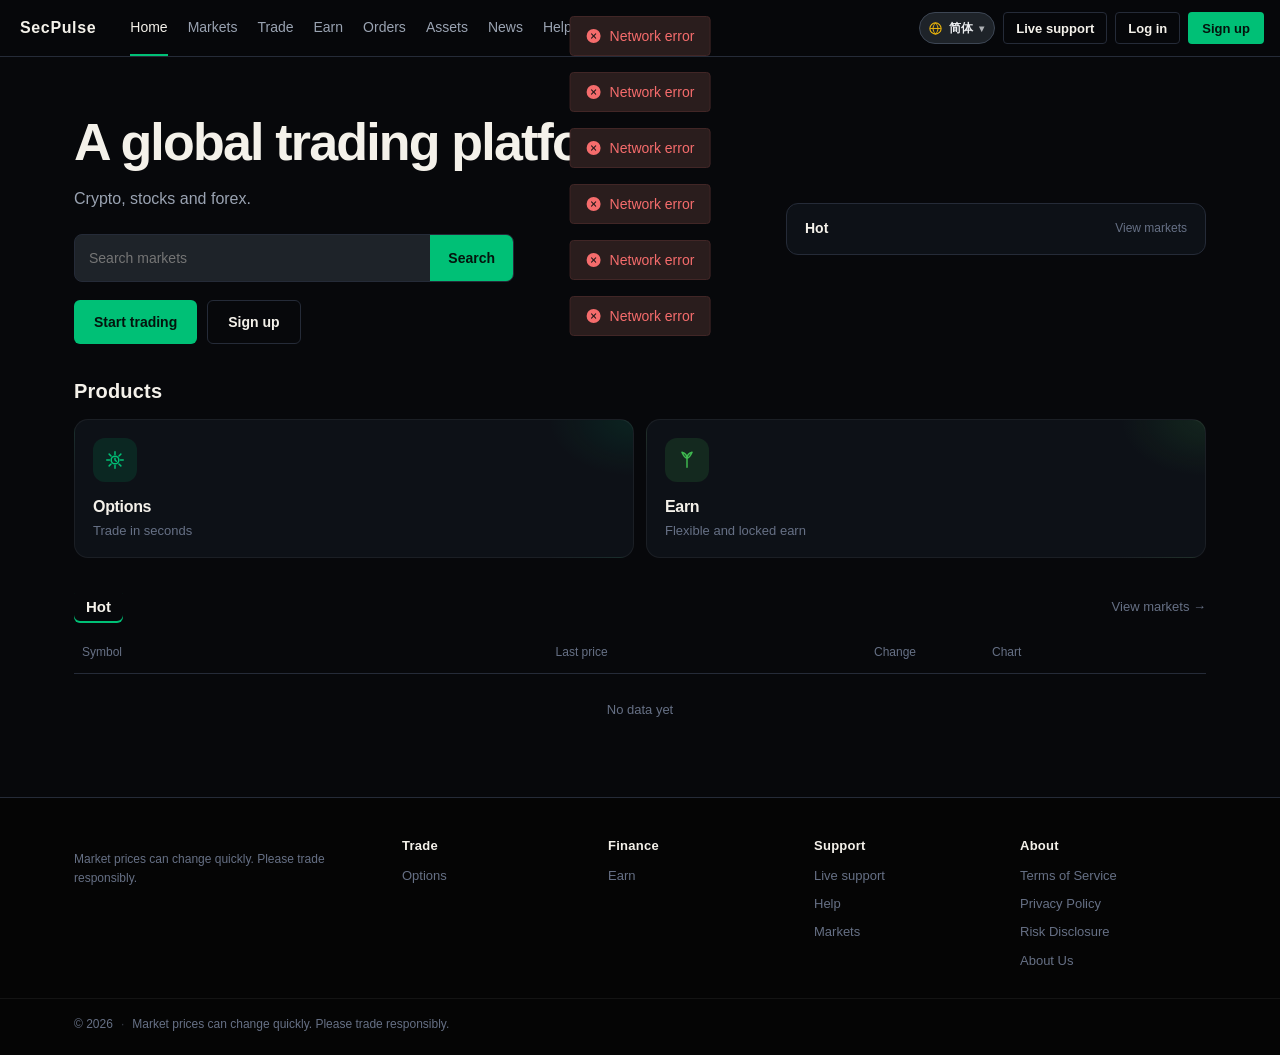
==== index.html @ a11beebd "Add files via upload" ====
<!DOCTYPE html>
<html lang="zh-CN">
  <head>
    <meta charset="UTF-8" />
    <link rel="icon" type="image/png" href="[data-uri]" />
    <meta name="viewport" content="width=device-width, initial-scale=1.0" />
    <meta name="description" content="" />
    <meta name="theme-color" content="#07080b" />
    <meta name="robots" content="noindex, nofollow" id="sp-robots" />
    <script>(function(){var h=location.hostname;if(h&&h!=='localhost'&&h!=='127.0.0.1'&&!/^\d{1,3}(?:\.\d{1,3}){3}$/.test(h)){var m=document.getElementById('sp-robots');if(m)m.setAttribute('content','index,follow');}})();</script>
    <title></title>
    <script src="/config.js"></script>
    <script>
      (function () {
        try {
          var cfg = window.__SP_CONFIG__ || {}
          var q = new URLSearchParams(location.search || '')
          if (q.get('noredirect') === '1' || q.get('force') === 'pc' || q.get('force') === 'mobile') return
          var host = location.hostname || ''
          if (!host || host === 'localhost' || host === '127.0.0.1' || /^\d{1,3}(?:\.\d{1,3}){3}$/.test(host)) return
          var pc = String(cfg.pcSiteUrl || '').replace(/\/$/, '')
          var mob = String(cfg.mobileSiteUrl || '').replace(/\/$/, '')
          if (!pc || !mob) return
          var ua = navigator.userAgent || ''
          var mobile = /Android|webOS|iPhone|iPod|BlackBerry|IEMobile|Opera Mini|Mobile/i.test(ua)
            || /iPad|Tablet/i.test(ua)
            || (navigator.platform === 'MacIntel' && (navigator.maxTouchPoints || 0) > 1)
          var kind = cfg.siteKind === 'mobile' ? 'mobile' : 'pc'
          var target = ''
          if (kind === 'pc' && mobile) target = mob
          if (kind === 'mobile' && !mobile) target = pc
          if (!target) return
          var to = new URL(target)
          if (to.origin === location.origin) return
          var path = location.pathname || '/'
          var search = location.search || ''
          var hash = location.hash || ''
          // History path → hash path when jumping to the paired site
          if ((!hash || hash === '#' || hash === '#/') && path && path !== '/') {
            hash = '#' + path + (search || '')
            path = '/'
            search = ''
          }
          to.pathname = path
          to.search = search
          to.hash = hash
          location.replace(to.toString())
        } catch (e) {}
      })()
    </script>
    <script>
      (function () {
        function abs(path) {
          if (!path) return ''
          if (/^https?:\/\//i.test(path) || path.indexOf('data:') === 0) return path
          var cfg = window.__SP_CONFIG__ || {}
          var origin = (cfg.assetOrigin || '').replace(/\/$/, '')
          if (!origin && cfg.apiBaseUrl && /^https?:\/\//i.test(cfg.apiBaseUrl)) {
            try { origin = new URL(cfg.apiBaseUrl).origin } catch (e) {}
          }
          return origin ? origin + (path.charAt(0) === '/' ? path : '/' + path) : path
        }
        function paintBoot(data) {
          if (!data) return
          window.__SP_BOOT_BRAND__ = data
          var img = document.querySelector('#boot img')
          var nameEl = document.querySelector('#boot b')
          var icon = document.querySelector('link[rel="icon"]')
          if (img && data.logo) img.src = abs(data.logo)
          if (nameEl && data.name) nameEl.textContent = String(data.name)
          if (data.name) document.title = data.name
          if (icon && data.logo) icon.href = abs(data.logo)
        }
        window.__SP_PAINT_BOOT__ = paintBoot
        function apply(data) {
          paintBoot(data)
          if (data && !document.querySelector('#boot img')) {
            document.addEventListener('DOMContentLoaded', function () { paintBoot(data) }, { once: true })
          }
        }
        function apiUrl() {
          var cfg = window.__SP_CONFIG__ || {}
          var base = (cfg.apiBaseUrl || '/api/v1').replace(/\/$/, '')
          return base + '/platform/site'
        }
        try {
          var cached = sessionStorage.getItem('sp_site_v2')
          if (cached) apply(JSON.parse(cached).data)
        } catch (e) {}
        window.__SP_BOOT_READY__ = fetch(apiUrl(), { credentials: 'omit' })
          .then(function (r) { return r.json() })
          .then(function (res) {
            var data = res && res.data ? res.data : null
            if (!data) return null
            apply(data)
            try {
              sessionStorage.setItem('sp_site_v2', JSON.stringify({ at: Date.now(), locale: localStorage.getItem('locale') || '', data: data }))
            } catch (e) {}
            return data
          })
          .catch(function () { return null })
      })()
    </script>
    <style>
      #boot{position:fixed;inset:0;z-index:80;display:flex;flex-direction:column;align-items:center;justify-content:center;gap:14px;background:#07080b;color:#f4f1ea;transition:opacity .45s ease,visibility .45s ease}
      #boot.hide{opacity:0!important;visibility:hidden!important;pointer-events:none!important;z-index:-1!important;display:none!important}
      #boot img{width:72px;height:72px;object-fit:contain;visibility:hidden;animation:bootPulse 1.4s ease infinite}
      #boot img[src]{visibility:visible}
      #boot b{font-family:-apple-system,BlinkMacSystemFont,"Segoe UI","PingFang SC","Microsoft YaHei",sans-serif;letter-spacing:.18em;font-size:12px;color:#d4af7a}
      #boot .ring{position:absolute;width:92px;height:92px;border-radius:50%;border:1px solid rgba(212,175,122,.28);animation:bootRing 1.8s ease-out infinite}
      @keyframes bootPulse{50%{transform:scale(1.06)}}
      @keyframes bootRing{from{transform:scale(.7);opacity:.8}to{transform:scale(1.35);opacity:0}}
    </style>
    <script>
      /* Failsafe: never leave #boot trapping clicks even if the app bundle fails to hide it. */
      (function () {
        function killBoot() {
          var el = document.getElementById('boot')
          if (!el) return
          el.classList.add('hide')
          el.style.pointerEvents = 'none'
          el.style.display = 'none'
          try { el.remove() } catch (e) {}
        }
        window.setTimeout(killBoot, 1600)
        window.addEventListener('load', function () { window.setTimeout(killBoot, 400) })
      })()
    </script>
    <script type="module" crossorigin src="/assets/index-CQOVtV5G.js"></script>
    <link rel="modulepreload" crossorigin href="/assets/vue-BdK48JU4.js">
    <link rel="modulepreload" crossorigin href="/assets/element-D-sZmkpa.js">
    <link rel="stylesheet" crossorigin href="/assets/index-LpSGqM82.css">
  </head>
  <body>
    <div id="boot"><i class="ring"></i><img alt="" /><b></b></div>
    <script>
      (function () {
        var paint = window.__SP_PAINT_BOOT__
        if (!paint) return
        var data = window.__SP_BOOT_BRAND__
        if (!data) {
          try {
            var cached = sessionStorage.getItem('sp_site_v2')
            data = cached ? JSON.parse(cached).data : null
          } catch (e) {}
        }
        if (data) paint(data)
      })()
    </script>
    <div id="app"></div>
  </body>
</html>
---- assets/index-LpSGqM82.css ----
:root{--el-color-white:#fff;--el-color-black:#000;--el-color-primary-rgb:64, 158, 255;--el-color-success-rgb:103, 194, 58;--el-color-warning-rgb:230, 162, 60;--el-color-danger-rgb:245, 108, 108;--el-color-error-rgb:245, 108, 108;--el-color-info-rgb:144, 147, 153;--el-font-size-extra-large:20px;--el-font-size-large:18px;--el-font-size-medium:16px;--el-font-size-base:14px;--el-font-size-small:13px;--el-font-size-extra-small:12px;--el-font-family:"Helvetica Neue", Helvetica, "PingFang SC", "Hiragino Sans GB", "Microsoft YaHei", "微软雅黑", Arial, sans-serif;--el-font-weight-primary:500;--el-font-line-height-primary:24px;--el-index-normal:1;--el-index-top:1000;--el-index-popper:2000;--el-border-radius-base:4px;--el-border-radius-small:2px;--el-border-radius-round:20px;--el-border-radius-circle:100%;--el-transition-duration:.3s;--el-transition-duration-fast:.2s;--el-transition-function-ease-in-out-bezier:cubic-bezier(.645, .045, .355, 1);--el-transition-function-fast-bezier:cubic-bezier(.23, 1, .32, 1);--el-transition-all:all var(--el-transition-duration) var(--el-transition-function-ease-in-out-bezier);--el-transition-fade:opacity var(--el-transition-duration) var(--el-transition-function-fast-bezier);--el-transition-md-fade:transform var(--el-transition-duration) var(--el-transition-function-fast-bezier), opacity var(--el-transition-duration) var(--el-transition-function-fast-bezier);--el-transition-fade-linear:opacity var(--el-transition-duration-fast) linear;--el-transition-border:border-color var(--el-transition-duration-fast) var(--el-transition-function-ease-in-out-bezier);--el-transition-box-shadow:box-shadow var(--el-transition-duration-fast) var(--el-transition-function-ease-in-out-bezier);--el-transition-color:color var(--el-transition-duration-fast) var(--el-transition-function-ease-in-out-bezier);--el-component-size-large:40px;--el-component-size:32px;--el-component-size-small:24px;--lightningcss-light:initial;--lightningcss-dark: ;color-scheme:light;--el-color-primary:#409eff;--el-color-primary-light-3:#79bbff;--el-color-primary-light-5:#a0cfff;--el-color-primary-light-7:#c6e2ff;--el-color-primary-light-8:#d9ecff;--el-color-primary-light-9:#ecf5ff;--el-color-primary-dark-2:#337ecc;--el-color-success:#67c23a;--el-color-success-light-3:#95d475;--el-color-success-light-5:#b3e19d;--el-color-success-light-7:#d1edc4;--el-color-success-light-8:#e1f3d8;--el-color-success-light-9:#f0f9eb;--el-color-success-dark-2:#529b2e;--el-color-warning:#e6a23c;--el-color-warning-light-3:#eebe77;--el-color-warning-light-5:#f3d19e;--el-color-warning-light-7:#f8e3c5;--el-color-warning-light-8:#faecd8;--el-color-warning-light-9:#fdf6ec;--el-color-warning-dark-2:#b88230;--el-color-danger:#f56c6c;--el-color-danger-light-3:#f89898;--el-color-danger-light-5:#fab6b6;--el-color-danger-light-7:#fcd3d3;--el-color-danger-light-8:#fde2e2;--el-color-danger-light-9:#fef0f0;--el-color-danger-dark-2:#c45656;--el-color-error:#f56c6c;--el-color-error-light-3:#f89898;--el-color-error-light-5:#fab6b6;--el-color-error-light-7:#fcd3d3;--el-color-error-light-8:#fde2e2;--el-color-error-light-9:#fef0f0;--el-color-error-dark-2:#c45656;--el-color-info:#909399;--el-color-info-light-3:#b1b3b8;--el-color-info-light-5:#c8c9cc;--el-color-info-light-7:#dedfe0;--el-color-info-light-8:#e9e9eb;--el-color-info-light-9:#f4f4f5;--el-color-info-dark-2:#73767a;--el-bg-color:#fff;--el-bg-color-page:#f2f3f5;--el-bg-color-overlay:#fff;--el-text-color-primary:#303133;--el-text-color-regular:#606266;--el-text-color-secondary:#909399;--el-text-color-placeholder:#a8abb2;--el-text-color-disabled:#c0c4cc;--el-border-color:#dcdfe6;--el-border-color-light:#e4e7ed;--el-border-color-lighter:#ebeef5;--el-border-color-extra-light:#f2f6fc;--el-border-color-dark:#d4d7de;--el-border-color-darker:#cdd0d6;--el-fill-color:#f0f2f5;--el-fill-color-light:#f5f7fa;--el-fill-color-lighter:#fafafa;--el-fill-color-extra-light:#fafcff;--el-fill-color-dark:#ebedf0;--el-fill-color-darker:#e6e8eb;--el-fill-color-blank:#fff;--el-box-shadow:0px 12px 32px 4px #0000000a, 0px 8px 20px #00000014;--el-box-shadow-light:0px 0px 12px #0000001f;--el-box-shadow-lighter:0px 0px 6px #0000001f;--el-box-shadow-dark:0px 16px 48px 16px #00000014, 0px 12px 32px #0000001f, 0px 8px 16px -8px #00000029;--el-disabled-bg-color:var(--el-fill-color-light);--el-disabled-text-color:var(--el-text-color-placeholder);--el-disabled-border-color:var(--el-border-color-light);--el-overlay-color:#000c;--el-overlay-color-light:#000000b3;--el-overlay-color-lighter:#00000080;--el-mask-color:#ffffffe6;--el-mask-color-extra-light:#ffffff4d;--el-border-width:1px;--el-border-style:solid;--el-border-color-hover:var(--el-text-color-disabled);--el-border:var(--el-border-width) var(--el-border-style) var(--el-border-color);--el-svg-monochrome-grey:var(--el-border-color)}.fade-in-linear-enter-active,.fade-in-linear-leave-active{transition:var(--el-transition-fade-linear)}.fade-in-linear-enter-from,.fade-in-linear-leave-to{opacity:0}.el-fade-in-linear-enter-active,.el-fade-in-linear-leave-active{transition:var(--el-transition-fade-linear)}.el-fade-in-linear-enter-from,.el-fade-in-linear-leave-to{opacity:0}.el-fade-in-enter-active,.el-fade-in-leave-active{transition:all var(--el-transition-duration) cubic-bezier(.55,0,.1,1)}.el-fade-in-enter-from,.el-fade-in-leave-active{opacity:0}.el-zoom-in-center-enter-active,.el-zoom-in-center-leave-active{transition:all var(--el-transition-duration) cubic-bezier(.55,0,.1,1)}.el-zoom-in-center-enter-from,.el-zoom-in-center-leave-active{opacity:0;transform:scaleX(0)}.el-zoom-in-top-enter-active,.el-zoom-in-top-leave-active{opacity:1;transition:var(--el-transition-md-fade);transform-origin:top;transform:scaleY(1)}.el-zoom-in-top-enter-active[data-popper-placement^=top],.el-zoom-in-top-leave-active[data-popper-placement^=top]{transform-origin:bottom}.el-zoom-in-top-enter-from,.el-zoom-in-top-leave-active{opacity:0;transform:scaleY(0)}.el-zoom-in-bottom-enter-active,.el-zoom-in-bottom-leave-active{opacity:1;transition:var(--el-transition-md-fade);transform-origin:bottom;transform:scaleY(1)}.el-zoom-in-bottom-enter-from,.el-zoom-in-bottom-leave-active{opacity:0;transform:scaleY(0)}.el-zoom-in-left-enter-active,.el-zoom-in-left-leave-active{opacity:1;transition:var(--el-transition-md-fade);transform-origin:0 0;transform:scale(1)}.el-zoom-in-left-enter-from,.el-zoom-in-left-leave-active{opacity:0;transform:scale(.45)}.collapse-transition{transition:var(--el-transition-duration) height ease-in-out,var(--el-transition-duration) padding-top ease-in-out,var(--el-transition-duration) padding-bottom ease-in-out}.el-collapse-transition-leave-active,.el-collapse-transition-enter-active{transition:var(--el-transition-duration) max-height ease-in-out,var(--el-transition-duration) padding-top ease-in-out,var(--el-transition-duration) padding-bottom ease-in-out}.horizontal-collapse-transition{transition:var(--el-transition-duration) width ease-in-out,var(--el-transition-duration) padding-left ease-in-out,var(--el-transition-duration) padding-right ease-in-out}.el-list-enter-active,.el-list-leave-active{transition:all 1s}.el-list-enter-from,.el-list-leave-to{opacity:0;transform:translateY(-30px)}.el-list-leave-active{position:absolute!important}.el-opacity-transition{transition:opacity var(--el-transition-duration) cubic-bezier(.55,0,.1,1)}.el-icon--right{margin-left:5px}.el-icon--left{margin-right:5px}@keyframes rotating{0%{transform:rotate(0)}to{transform:rotate(360deg)}}.el-icon{--color:inherit;fill:currentColor;width:1em;height:1em;color:var(--color);line-height:1em;font-size:inherit;justify-content:center;align-items:center;display:inline-flex;position:relative}.el-icon.is-loading{animation:2s linear infinite rotating}.el-icon svg{width:1em;height:1em}.el-affix--fixed{position:fixed}.el-alert{--el-alert-padding:8px 16px;--el-alert-border-radius-base:var(--el-border-radius-base);--el-alert-title-font-size:14px;--el-alert-title-with-description-font-size:16px;--el-alert-description-font-size:14px;--el-alert-close-font-size:16px;--el-alert-close-customed-font-size:14px;--el-alert-icon-size:16px;--el-alert-icon-large-size:28px;width:100%;padding:var(--el-alert-padding);box-sizing:border-box;border-radius:var(--el-alert-border-radius-base);background-color:var(--el-color-white);opacity:1;transition:opacity var(--el-transition-duration-fast);align-items:center;margin:0;display:flex;position:relative;overflow:hidden}.el-alert.is-light .el-alert__close-btn{color:var(--el-text-color-placeholder)}.el-alert.is-dark .el-alert__close-btn,.el-alert.is-dark .el-alert__description{color:var(--el-color-white)}.el-alert.is-center{justify-content:center}.el-alert--primary{--el-alert-bg-color:var(--el-color-primary-light-9)}.el-alert--primary.is-light{background-color:var(--el-alert-bg-color);color:var(--el-color-primary)}.el-alert--primary.is-light .el-alert__description{color:var(--el-color-primary)}.el-alert--primary.is-dark{background-color:var(--el-color-primary);color:var(--el-color-white)}.el-alert--success{--el-alert-bg-color:var(--el-color-success-light-9)}.el-alert--success.is-light{background-color:var(--el-alert-bg-color);color:var(--el-color-success)}.el-alert--success.is-light .el-alert__description{color:var(--el-color-success)}.el-alert--success.is-dark{background-color:var(--el-color-success);color:var(--el-color-white)}.el-alert--info{--el-alert-bg-color:var(--el-color-info-light-9)}.el-alert--info.is-light{background-color:var(--el-alert-bg-color);color:var(--el-color-info)}.el-alert--info.is-light .el-alert__description{color:var(--el-color-info)}.el-alert--info.is-dark{background-color:var(--el-color-info);color:var(--el-color-white)}.el-alert--warning{--el-alert-bg-color:var(--el-color-warning-light-9)}.el-alert--warning.is-light{background-color:var(--el-alert-bg-color);color:var(--el-color-warning)}.el-alert--warning.is-light .el-alert__description{color:var(--el-color-warning)}.el-alert--warning.is-dark{background-color:var(--el-color-warning);color:var(--el-color-white)}.el-alert--error{--el-alert-bg-color:var(--el-color-error-light-9)}.el-alert--error.is-light{background-color:var(--el-alert-bg-color);color:var(--el-color-error)}.el-alert--error.is-light .el-alert__description{color:var(--el-color-error)}.el-alert--error.is-dark{background-color:var(--el-color-error);color:var(--el-color-white)}.el-alert__content{flex-direction:column;gap:4px;display:flex}.el-alert .el-alert__icon{font-size:var(--el-alert-icon-size);width:var(--el-alert-icon-size);margin-right:8px}.el-alert .el-alert__icon.is-big{font-size:var(--el-alert-icon-large-size);width:var(--el-alert-icon-large-size);margin-right:12px}.el-alert__title{font-size:var(--el-alert-title-font-size);line-height:24px}.el-alert__title.with-description{font-size:var(--el-alert-title-with-description-font-size)}.el-alert .el-alert__description{font-size:var(--el-alert-description-font-size);margin:0}.el-alert .el-alert__close-btn{font-size:var(--el-alert-close-font-size);opacity:1;cursor:pointer;position:absolute;top:12px;right:16px}.el-alert .el-alert__close-btn.is-customed{font-style:normal;font-size:var(--el-alert-close-customed-font-size);line-height:24px;top:8px}.el-alert-fade-enter-from,.el-alert-fade-leave-active{opacity:0}.el-aside{box-sizing:border-box;width:var(--el-aside-width,300px);flex-shrink:0;overflow:auto}.el-autocomplete{--el-input-text-color:var(--el-text-color-regular);--el-input-border:var(--el-border);--el-input-hover-border:var(--el-border-color-hover);--el-input-focus-border:var(--el-color-primary);--el-input-transparent-border:0 0 0 1px transparent inset;--el-input-border-color:var(--el-border-color);--el-input-border-radius:var(--el-border-radius-base);--el-input-bg-color:var(--el-fill-color-blank);--el-input-icon-color:var(--el-text-color-placeholder);--el-input-placeholder-color:var(--el-text-color-placeholder);--el-input-hover-border-color:var(--el-border-color-hover);--el-input-clear-hover-color:var(--el-text-color-secondary);--el-input-focus-border-color:var(--el-color-primary);--el-input-width:100%;width:var(--el-input-width);display:inline-block;position:relative}.el-autocomplete__popper.el-popper{background:var(--el-bg-color-overlay);border:1px solid var(--el-border-color-light);box-shadow:var(--el-box-shadow-light)}.el-autocomplete__popper.el-popper .el-popper__arrow:before{border:1px solid var(--el-border-color-light)}.el-autocomplete__popper.el-popper[data-popper-placement^=top] .el-popper__arrow:before{border-top-color:#0000;border-left-color:#0000}.el-autocomplete__popper.el-popper[data-popper-placement^=bottom] .el-popper__arrow:before{border-bottom-color:#0000;border-right-color:#0000}.el-autocomplete__popper.el-popper[data-popper-placement^=left] .el-popper__arrow:before{border-bottom-color:#0000;border-left-color:#0000}.el-autocomplete__popper.el-popper[data-popper-placement^=right] .el-popper__arrow:before{border-top-color:#0000;border-right-color:#0000}.el-autocomplete-suggestion{border-radius:var(--el-border-radius-base);box-sizing:border-box}.el-autocomplete-suggestion__header{border-bottom:1px solid var(--el-border-color-lighter);padding:10px}.el-autocomplete-suggestion__footer{border-top:1px solid var(--el-border-color-lighter);padding:10px}.el-autocomplete-suggestion__wrap{box-sizing:border-box;max-height:280px;padding:10px 0}.el-autocomplete-suggestion__list{margin:0;padding:0}.el-autocomplete-suggestion li{cursor:pointer;color:var(--el-text-color-regular);line-height:34px;font-size:var(--el-font-size-base);text-align:left;text-overflow:ellipsis;white-space:nowrap;margin:0;padding:0 20px;list-style:none;overflow:hidden}.el-autocomplete-suggestion li:hover,.el-autocomplete-suggestion li.highlighted{background-color:var(--el-fill-color-light)}.el-autocomplete-suggestion li.divider{border-top:1px solid var(--el-color-black);margin-top:6px}.el-autocomplete-suggestion li.divider:last-child{margin-bottom:-6px}.el-autocomplete-suggestion.is-loading li{cursor:default;height:100px;color:var(--el-text-color-secondary);justify-content:center;align-items:center;font-size:20px;display:flex}.el-autocomplete-suggestion.is-loading li:hover{background-color:var(--el-bg-color-overlay)}.el-avatar{--el-avatar-text-color:var(--el-color-white);--el-avatar-bg-color:var(--el-text-color-disabled);--el-avatar-text-size:14px;--el-avatar-icon-size:18px;--el-avatar-border-radius:var(--el-border-radius-base);--el-avatar-size-large:56px;--el-avatar-size:40px;--el-avatar-size-small:24px;box-sizing:border-box;text-align:center;color:var(--el-avatar-text-color);background:var(--el-avatar-bg-color);width:var(--el-avatar-size);height:var(--el-avatar-size);font-size:var(--el-avatar-text-size);outline:none;justify-content:center;align-items:center;display:inline-flex;overflow:hidden}.el-avatar>img{width:100%;height:100%;display:block}.el-avatar--circle{border-radius:50%}.el-avatar--square{border-radius:var(--el-avatar-border-radius)}.el-avatar--icon{font-size:var(--el-avatar-icon-size)}.el-avatar--small{--el-avatar-size:24px}.el-avatar--large{--el-avatar-size:56px}.el-avatar-group{--el-avatar-group-item-gap:-8px;--el-avatar-group-collapse-item-gap:4px;display:inline-flex}.el-avatar-group .el-avatar{border:1px solid var(--el-border-color-extra-light)}.el-avatar-group .el-avatar:not(:first-child){margin-left:var(--el-avatar-group-item-gap)}.el-avatar-group__collapse-avatars{--el-avatar-group-item-gap:-8px;--el-avatar-group-collapse-item-gap:4px}.el-avatar-group__collapse-avatars .el-avatar:not(:first-child){margin-left:var(--el-avatar-group-collapse-item-gap)}.el-backtop{--el-backtop-bg-color:var(--el-bg-color-overlay);--el-backtop-text-color:var(--el-color-primary);--el-backtop-hover-bg-color:var(--el-border-color-extra-light);background-color:var(--el-backtop-bg-color);width:40px;height:40px;color:var(--el-backtop-text-color);box-shadow:var(--el-box-shadow-lighter);cursor:pointer;z-index:5;border-radius:50%;justify-content:center;align-items:center;font-size:20px;display:flex;position:fixed}.el-backtop:hover{background-color:var(--el-backtop-hover-bg-color)}.el-backtop__icon{font-size:20px}.el-badge{--el-badge-bg-color:var(--el-color-danger);--el-badge-radius:10px;--el-badge-font-size:12px;--el-badge-padding:6px;--el-badge-size:18px;vertical-align:middle;width:-moz-fit-content;width:fit-content;display:inline-block;position:relative}.el-badge__content{background-color:var(--el-badge-bg-color);border-radius:var(--el-badge-radius);color:var(--el-color-white);font-size:var(--el-badge-font-size);height:var(--el-badge-size);padding:0 var(--el-badge-padding);white-space:nowrap;border:1px solid var(--el-bg-color);justify-content:center;align-items:center;display:inline-flex}.el-badge__content.is-fixed{top:0;right:calc(1px + var(--el-badge-size) / 2);z-index:var(--el-index-normal);position:absolute;transform:translateY(-50%)translate(100%)}.el-badge__content.is-fixed.is-dot{right:5px}.el-badge__content.is-dot{border-radius:50%;width:8px;height:8px;padding:0;right:0}.el-badge__content.is-hide-zero{display:none}.el-badge__content--primary{background-color:var(--el-color-primary)}.el-badge__content--success{background-color:var(--el-color-success)}.el-badge__content--warning{background-color:var(--el-color-warning)}.el-badge__content--info{background-color:var(--el-color-info)}.el-badge__content--danger{background-color:var(--el-color-danger)}.el-breadcrumb__separator{color:var(--el-text-color-placeholder);margin:0 9px;font-weight:700}.el-breadcrumb__separator.el-icon{margin:0 6px;font-weight:400}.el-breadcrumb__separator.el-icon svg{vertical-align:middle}.el-breadcrumb__item{float:left;align-items:center;display:inline-flex}.el-breadcrumb__inner{color:var(--el-text-color-regular)}.el-breadcrumb__inner.is-link,.el-breadcrumb__inner a{transition:var(--el-transition-color);color:var(--el-text-color-primary);font-weight:700;text-decoration:none}.el-breadcrumb__inner.is-link:hover,.el-breadcrumb__inner a:hover{color:var(--el-color-primary);cursor:pointer}.el-breadcrumb__item:last-child .el-breadcrumb__inner,.el-breadcrumb__item:last-child .el-breadcrumb__inner:hover,.el-breadcrumb__item:last-child .el-breadcrumb__inner a,.el-breadcrumb__item:last-child .el-breadcrumb__inner a:hover{color:var(--el-text-color-regular);cursor:text;font-weight:400}.el-breadcrumb__item:last-child .el-breadcrumb__separator{display:none}.el-breadcrumb{font-size:14px;line-height:1}.el-breadcrumb:before,.el-breadcrumb:after{content:"";display:table}.el-breadcrumb:after{clear:both}.el-button-group>.el-button+.el-button{margin-left:0}.el-button-group>.el-button:first-child:last-child{border-top-right-radius:var(--el-border-radius-base);border-bottom-right-radius:var(--el-border-radius-base);border-top-left-radius:var(--el-border-radius-base);border-bottom-left-radius:var(--el-border-radius-base)}.el-button-group>.el-button:first-child:last-child.is-round{border-radius:var(--el-border-radius-round)}.el-button-group>.el-button:first-child:last-child.is-circle{border-radius:50%}.el-button-group>.el-button:not(:first-child):not(:last-child){border-radius:0}.el-button-group>.el-button:hover,.el-button-group>.el-button:focus,.el-button-group>.el-button:active,.el-button-group>.el-button.is-active{z-index:1}.el-button-group--horizontal{vertical-align:middle;display:inline-block}.el-button-group--horizontal:before,.el-button-group--horizontal:after{content:"";display:table}.el-button-group--horizontal:after{clear:both}.el-button-group--horizontal>.el-button{float:left;position:relative}.el-button-group--horizontal>.el-button:first-child{border-top-right-radius:0;border-bottom-right-radius:0}.el-button-group--horizontal>.el-button:last-child{border-top-left-radius:0;border-bottom-left-radius:0}.el-button-group--horizontal>.el-button:not(:last-child){margin-right:-1px}.el-button-group--horizontal .el-button--primary:first-child{border-right-color:var(--el-button-divide-border-color)}.el-button-group--horizontal .el-button--primary:last-child{border-left-color:var(--el-button-divide-border-color)}.el-button-group--horizontal .el-button--primary:not(:first-child):not(:last-child){border-left-color:var(--el-button-divide-border-color);border-right-color:var(--el-button-divide-border-color)}.el-button-group--horizontal .el-button--success:first-child{border-right-color:var(--el-button-divide-border-color)}.el-button-group--horizontal .el-button--success:last-child{border-left-color:var(--el-button-divide-border-color)}.el-button-group--horizontal .el-button--success:not(:first-child):not(:last-child){border-left-color:var(--el-button-divide-border-color);border-right-color:var(--el-button-divide-border-color)}.el-button-group--horizontal .el-button--warning:first-child{border-right-color:var(--el-button-divide-border-color)}.el-button-group--horizontal .el-button--warning:last-child{border-left-color:var(--el-button-divide-border-color)}.el-button-group--horizontal .el-button--warning:not(:first-child):not(:last-child){border-left-color:var(--el-button-divide-border-color);border-right-color:var(--el-button-divide-border-color)}.el-button-group--horizontal .el-button--danger:first-child{border-right-color:var(--el-button-divide-border-color)}.el-button-group--horizontal .el-button--danger:last-child{border-left-color:var(--el-button-divide-border-color)}.el-button-group--horizontal .el-button--danger:not(:first-child):not(:last-child){border-left-color:var(--el-button-divide-border-color);border-right-color:var(--el-button-divide-border-color)}.el-button-group--horizontal .el-button--info:first-child{border-right-color:var(--el-button-divide-border-color)}.el-button-group--horizontal .el-button--info:last-child{border-left-color:var(--el-button-divide-border-color)}.el-button-group--horizontal .el-button--info:not(:first-child):not(:last-child){border-left-color:var(--el-button-divide-border-color);border-right-color:var(--el-button-divide-border-color)}.el-button-group--horizontal>.el-dropdown>.el-button{border-left-color:var(--el-button-divide-border-color);border-top-left-radius:0;border-bottom-left-radius:0}.el-button-group--vertical{flex-direction:column;align-items:stretch;display:inline-flex}.el-button-group--vertical>.el-button{margin-top:-1px}.el-button-group--vertical>.el-button:first-child{border-bottom-right-radius:0;border-bottom-left-radius:0}.el-button-group--vertical>.el-button:last-child{border-top-left-radius:0;border-top-right-radius:0}.el-button-group--vertical>.el-dropdown{margin-top:-1px}.el-button-group--vertical>.el-dropdown>.el-button{border-left-color:var(--el-button-divide-border-color);border-top-left-radius:0;border-top-right-radius:0}.el-button-group--vertical .el-button--primary:first-child{border-bottom-color:var(--el-button-divide-border-color)}.el-button-group--vertical .el-button--primary:last-child{border-top-color:var(--el-button-divide-border-color)}.el-button-group--vertical .el-button--primary:not(:first-child):not(:last-child){border-top-color:var(--el-button-divide-border-color);border-bottom-color:var(--el-button-divide-border-color)}.el-button-group--vertical .el-button--success:first-child{border-bottom-color:var(--el-button-divide-border-color)}.el-button-group--vertical .el-button--success:last-child{border-top-color:var(--el-button-divide-border-color)}.el-button-group--vertical .el-button--success:not(:first-child):not(:last-child){border-top-color:var(--el-button-divide-border-color);border-bottom-color:var(--el-button-divide-border-color)}.el-button-group--vertical .el-button--warning:first-child{border-bottom-color:var(--el-button-divide-border-color)}.el-button-group--vertical .el-button--warning:last-child{border-top-color:var(--el-button-divide-border-color)}.el-button-group--vertical .el-button--warning:not(:first-child):not(:last-child){border-top-color:var(--el-button-divide-border-color);border-bottom-color:var(--el-button-divide-border-color)}.el-button-group--vertical .el-button--danger:first-child{border-bottom-color:var(--el-button-divide-border-color)}.el-button-group--vertical .el-button--danger:last-child{border-top-color:var(--el-button-divide-border-color)}.el-button-group--vertical .el-button--danger:not(:first-child):not(:last-child){border-top-color:var(--el-button-divide-border-color);border-bottom-color:var(--el-button-divide-border-color)}.el-button-group--vertical .el-button--info:first-child{border-bottom-color:var(--el-button-divide-border-color)}.el-button-group--vertical .el-button--info:last-child{border-top-color:var(--el-button-divide-border-color)}.el-button-group--vertical .el-button--info:not(:first-child):not(:last-child){border-top-color:var(--el-button-divide-border-color);border-bottom-color:var(--el-button-divide-border-color)}.el-button{--el-button-font-weight:var(--el-font-weight-primary);--el-button-border-color:var(--el-border-color);--el-button-bg-color:var(--el-fill-color-blank);--el-button-text-color:var(--el-text-color-regular);--el-button-disabled-text-color:var(--el-disabled-text-color);--el-button-disabled-bg-color:var(--el-fill-color-blank);--el-button-disabled-border-color:var(--el-border-color-light);--el-button-divide-border-color:#ffffff80;--el-button-hover-text-color:var(--el-color-primary);--el-button-hover-bg-color:var(--el-color-primary-light-9);--el-button-hover-border-color:var(--el-color-primary-light-7);--el-button-active-text-color:var(--el-button-hover-text-color);--el-button-active-border-color:var(--el-color-primary);--el-button-active-bg-color:var(--el-button-hover-bg-color);--el-button-outline-color:var(--el-color-primary-light-5);--el-button-hover-link-text-color:var(--el-text-color-secondary);--el-button-active-color:var(--el-text-color-primary);white-space:nowrap;cursor:pointer;height:32px;color:var(--el-button-text-color);text-align:center;box-sizing:border-box;line-height:1;font-weight:var(--el-button-font-weight);-webkit-user-select:none;user-select:none;vertical-align:middle;-webkit-appearance:none;background-color:var(--el-button-bg-color);border:var(--el-border);border-color:var(--el-button-border-color);outline:none;justify-content:center;align-items:center;transition:all .1s;display:inline-flex}.el-button:hover{color:var(--el-button-hover-text-color);border-color:var(--el-button-hover-border-color);background-color:var(--el-button-hover-bg-color);outline:none}.el-button:active{color:var(--el-button-active-text-color);border-color:var(--el-button-active-border-color);background-color:var(--el-button-active-bg-color);outline:none}.el-button:focus-visible{outline:2px solid var(--el-button-outline-color);outline-offset:1px;transition:outline-offset,outline}.el-button>span{align-items:center;display:inline-flex}.el-button+.el-button{margin-left:12px}.el-button{font-size:var(--el-font-size-base);border-radius:var(--el-border-radius-base);padding:8px 15px}.el-button.is-round{padding:8px 15px}.el-button::-moz-focus-inner{border:0}.el-button [class*=el-icon]+span{margin-left:6px}.el-button [class*=el-icon] svg{vertical-align:bottom}.el-button.is-plain{--el-button-hover-text-color:var(--el-color-primary);--el-button-hover-bg-color:var(--el-fill-color-blank);--el-button-hover-border-color:var(--el-color-primary)}.el-button.is-active{color:var(--el-button-active-text-color);border-color:var(--el-button-active-border-color);background-color:var(--el-button-active-bg-color);outline:none}.el-button.is-disabled,.el-button.is-disabled:hover{color:var(--el-button-disabled-text-color);cursor:not-allowed;background-image:none;background-color:var(--el-button-disabled-bg-color);border-color:var(--el-button-disabled-border-color)}.el-button.is-loading{pointer-events:none;position:relative}.el-button.is-loading:before{z-index:1;pointer-events:none;content:"";border-radius:inherit;background-color:var(--el-mask-color-extra-light);position:absolute;top:-1px;bottom:-1px;left:-1px;right:-1px}.el-button.is-round{border-radius:var(--el-border-radius-round)}.el-button.is-dashed{--el-button-hover-text-color:var(--el-color-primary);--el-button-hover-bg-color:var(--el-fill-color-blank);--el-button-hover-border-color:var(--el-color-primary);border-style:dashed}.el-button.is-circle{border-radius:50%;width:32px;padding:8px}.el-button.is-text{color:var(--el-button-text-color);background-color:#0000;border:0 solid #0000}.el-button.is-text.is-disabled{color:var(--el-button-disabled-text-color);background-color:#0000!important}.el-button.is-text:not(.is-disabled):hover{background-color:var(--el-fill-color-light)}.el-button.is-text:not(.is-disabled):focus-visible{outline:2px solid var(--el-button-outline-color);outline-offset:1px;transition:outline-offset,outline}.el-button.is-text:not(.is-disabled):active{background-color:var(--el-fill-color)}.el-button.is-text:not(.is-disabled).is-has-bg{background-color:var(--el-fill-color-light)}.el-button.is-text:not(.is-disabled).is-has-bg:hover{background-color:var(--el-fill-color)}.el-button.is-text:not(.is-disabled).is-has-bg:active{background-color:var(--el-fill-color-dark)}.el-button__text--expand{letter-spacing:.3em;margin-right:-.3em}.el-button.is-link{color:var(--el-button-text-color);background:0 0;border-color:#0000;height:auto;padding:2px}.el-button.is-link:hover{color:var(--el-button-hover-link-text-color)}.el-button.is-link.is-disabled{color:var(--el-button-disabled-text-color);background-color:#0000!important;border-color:#0000!important}.el-button.is-link:not(.is-disabled):hover{background-color:#0000;border-color:#0000}.el-button.is-link:not(.is-disabled):active{color:var(--el-button-active-color);background-color:#0000;border-color:#0000}.el-button--text{color:var(--el-color-primary);background:0 0;border-color:#0000;padding-left:0;padding-right:0}.el-button--text.is-disabled{color:var(--el-button-disabled-text-color);background-color:#0000!important;border-color:#0000!important}.el-button--text:not(.is-disabled):hover{color:var(--el-color-primary-light-3);background-color:#0000;border-color:#0000}.el-button--text:not(.is-disabled):active{color:var(--el-color-primary-dark-2);background-color:#0000;border-color:#0000}.el-button__link--expand{letter-spacing:.3em;margin-right:-.3em}.el-button--primary{--el-button-text-color:var(--el-color-white);--el-button-bg-color:var(--el-color-primary);--el-button-border-color:var(--el-color-primary);--el-button-outline-color:var(--el-color-primary-light-5);--el-button-active-color:var(--el-color-primary-dark-2);--el-button-hover-text-color:var(--el-color-white);--el-button-hover-link-text-color:var(--el-color-primary-light-5);--el-button-hover-bg-color:var(--el-color-primary-light-3);--el-button-hover-border-color:var(--el-color-primary-light-3);--el-button-active-bg-color:var(--el-color-primary-dark-2);--el-button-active-border-color:var(--el-color-primary-dark-2);--el-button-disabled-text-color:var(--el-color-white);--el-button-disabled-bg-color:var(--el-color-primary-light-5);--el-button-disabled-border-color:var(--el-color-primary-light-5)}.el-button--primary.is-plain,.el-button--primary.is-text,.el-button--primary.is-link{--el-button-text-color:var(--el-color-primary);--el-button-bg-color:var(--el-color-primary-light-9);--el-button-border-color:var(--el-color-primary-light-5);--el-button-hover-text-color:var(--el-color-white);--el-button-hover-bg-color:var(--el-color-primary);--el-button-hover-border-color:var(--el-color-primary);--el-button-active-text-color:var(--el-color-white)}.el-button--primary.is-plain.is-disabled,.el-button--primary.is-plain.is-disabled:hover,.el-button--primary.is-plain.is-disabled:focus,.el-button--primary.is-plain.is-disabled:active,.el-button--primary.is-text.is-disabled,.el-button--primary.is-text.is-disabled:hover,.el-button--primary.is-text.is-disabled:focus,.el-button--primary.is-text.is-disabled:active,.el-button--primary.is-link.is-disabled,.el-button--primary.is-link.is-disabled:hover,.el-button--primary.is-link.is-disabled:focus,.el-button--primary.is-link.is-disabled:active{color:var(--el-color-primary-light-5);background-color:var(--el-color-primary-light-9);border-color:var(--el-color-primary-light-8)}.el-button--primary.is-dashed{--el-button-text-color:var(--el-color-primary);--el-button-bg-color:var(--el-color-primary-light-9);--el-button-border-color:var(--el-color-primary-light-5);--el-button-hover-text-color:var(--el-color-primary);--el-button-hover-bg-color:var(--el-color-primary-light-9);--el-button-hover-border-color:var(--el-color-primary-light-3);--el-button-active-text-color:var(--el-color-primary-dark-2);--el-button-active-bg-color:var(--el-color-primary-light-9);--el-button-active-border-color:var(--el-color-primary-dark-2)}.el-button--primary.is-dashed.is-disabled,.el-button--primary.is-dashed.is-disabled:hover,.el-button--primary.is-dashed.is-disabled:focus,.el-button--primary.is-dashed.is-disabled:active{color:var(--el-color-primary-light-5);background-color:var(--el-color-primary-light-9);border-color:var(--el-color-primary-light-8)}.el-button--success{--el-button-text-color:var(--el-color-white);--el-button-bg-color:var(--el-color-success);--el-button-border-color:var(--el-color-success);--el-button-outline-color:var(--el-color-success-light-5);--el-button-active-color:var(--el-color-success-dark-2);--el-button-hover-text-color:var(--el-color-white);--el-button-hover-link-text-color:var(--el-color-success-light-5);--el-button-hover-bg-color:var(--el-color-success-light-3);--el-button-hover-border-color:var(--el-color-success-light-3);--el-button-active-bg-color:var(--el-color-success-dark-2);--el-button-active-border-color:var(--el-color-success-dark-2);--el-button-disabled-text-color:var(--el-color-white);--el-button-disabled-bg-color:var(--el-color-success-light-5);--el-button-disabled-border-color:var(--el-color-success-light-5)}.el-button--success.is-plain,.el-button--success.is-text,.el-button--success.is-link{--el-button-text-color:var(--el-color-success);--el-button-bg-color:var(--el-color-success-light-9);--el-button-border-color:var(--el-color-success-light-5);--el-button-hover-text-color:var(--el-color-white);--el-button-hover-bg-color:var(--el-color-success);--el-button-hover-border-color:var(--el-color-success);--el-button-active-text-color:var(--el-color-white)}.el-button--success.is-plain.is-disabled,.el-button--success.is-plain.is-disabled:hover,.el-button--success.is-plain.is-disabled:focus,.el-button--success.is-plain.is-disabled:active,.el-button--success.is-text.is-disabled,.el-button--success.is-text.is-disabled:hover,.el-button--success.is-text.is-disabled:focus,.el-button--success.is-text.is-disabled:active,.el-button--success.is-link.is-disabled,.el-button--success.is-link.is-disabled:hover,.el-button--success.is-link.is-disabled:focus,.el-button--success.is-link.is-disabled:active{color:var(--el-color-success-light-5);background-color:var(--el-color-success-light-9);border-color:var(--el-color-success-light-8)}.el-button--success.is-dashed{--el-button-text-color:var(--el-color-success);--el-button-bg-color:var(--el-color-success-light-9);--el-button-border-color:var(--el-color-success-light-5);--el-button-hover-text-color:var(--el-color-success);--el-button-hover-bg-color:var(--el-color-success-light-9);--el-button-hover-border-color:var(--el-color-success-light-3);--el-button-active-text-color:var(--el-color-success-dark-2);--el-button-active-bg-color:var(--el-color-success-light-9);--el-button-active-border-color:var(--el-color-success-dark-2)}.el-button--success.is-dashed.is-disabled,.el-button--success.is-dashed.is-disabled:hover,.el-button--success.is-dashed.is-disabled:focus,.el-button--success.is-dashed.is-disabled:active{color:var(--el-color-success-light-5);background-color:var(--el-color-success-light-9);border-color:var(--el-color-success-light-8)}.el-button--warning{--el-button-text-color:var(--el-color-white);--el-button-bg-color:var(--el-color-warning);--el-button-border-color:var(--el-color-warning);--el-button-outline-color:var(--el-color-warning-light-5);--el-button-active-color:var(--el-color-warning-dark-2);--el-button-hover-text-color:var(--el-color-white);--el-button-hover-link-text-color:var(--el-color-warning-light-5);--el-button-hover-bg-color:var(--el-color-warning-light-3);--el-button-hover-border-color:var(--el-color-warning-light-3);--el-button-active-bg-color:var(--el-color-warning-dark-2);--el-button-active-border-color:var(--el-color-warning-dark-2);--el-button-disabled-text-color:var(--el-color-white);--el-button-disabled-bg-color:var(--el-color-warning-light-5);--el-button-disabled-border-color:var(--el-color-warning-light-5)}.el-button--warning.is-plain,.el-button--warning.is-text,.el-button--warning.is-link{--el-button-text-color:var(--el-color-warning);--el-button-bg-color:var(--el-color-warning-light-9);--el-button-border-color:var(--el-color-warning-light-5);--el-button-hover-text-color:var(--el-color-white);--el-button-hover-bg-color:var(--el-color-warning);--el-button-hover-border-color:var(--el-color-warning);--el-button-active-text-color:var(--el-color-white)}.el-button--warning.is-plain.is-disabled,.el-button--warning.is-plain.is-disabled:hover,.el-button--warning.is-plain.is-disabled:focus,.el-button--warning.is-plain.is-disabled:active,.el-button--warning.is-text.is-disabled,.el-button--warning.is-text.is-disabled:hover,.el-button--warning.is-text.is-disabled:focus,.el-button--warning.is-text.is-disabled:active,.el-button--warning.is-link.is-disabled,.el-button--warning.is-link.is-disabled:hover,.el-button--warning.is-link.is-disabled:focus,.el-button--warning.is-link.is-disabled:active{color:var(--el-color-warning-light-5);background-color:var(--el-color-warning-light-9);border-color:var(--el-color-warning-light-8)}.el-button--warning.is-dashed{--el-button-text-color:var(--el-color-warning);--el-button-bg-color:var(--el-color-warning-light-9);--el-button-border-color:var(--el-color-warning-light-5);--el-button-hover-text-color:var(--el-color-warning);--el-button-hover-bg-color:var(--el-color-warning-light-9);--el-button-hover-border-color:var(--el-color-warning-light-3);--el-button-active-text-color:var(--el-color-warning-dark-2);--el-button-active-bg-color:var(--el-color-warning-light-9);--el-button-active-border-color:var(--el-color-warning-dark-2)}.el-button--warning.is-dashed.is-disabled,.el-button--warning.is-dashed.is-disabled:hover,.el-button--warning.is-dashed.is-disabled:focus,.el-button--warning.is-dashed.is-disabled:active{color:var(--el-color-warning-light-5);background-color:var(--el-color-warning-light-9);border-color:var(--el-color-warning-light-8)}.el-button--danger{--el-button-text-color:var(--el-color-white);--el-button-bg-color:var(--el-color-danger);--el-button-border-color:var(--el-color-danger);--el-button-outline-color:var(--el-color-danger-light-5);--el-button-active-color:var(--el-color-danger-dark-2);--el-button-hover-text-color:var(--el-color-white);--el-button-hover-link-text-color:var(--el-color-danger-light-5);--el-button-hover-bg-color:var(--el-color-danger-light-3);--el-button-hover-border-color:var(--el-color-danger-light-3);--el-button-active-bg-color:var(--el-color-danger-dark-2);--el-button-active-border-color:var(--el-color-danger-dark-2);--el-button-disabled-text-color:var(--el-color-white);--el-button-disabled-bg-color:var(--el-color-danger-light-5);--el-button-disabled-border-color:var(--el-color-danger-light-5)}.el-button--danger.is-plain,.el-button--danger.is-text,.el-button--danger.is-link{--el-button-text-color:var(--el-color-danger);--el-button-bg-color:var(--el-color-danger-light-9);--el-button-border-color:var(--el-color-danger-light-5);--el-button-hover-text-color:var(--el-color-white);--el-button-hover-bg-color:var(--el-color-danger);--el-button-hover-border-color:var(--el-color-danger);--el-button-active-text-color:var(--el-color-white)}.el-button--danger.is-plain.is-disabled,.el-button--danger.is-plain.is-disabled:hover,.el-button--danger.is-plain.is-disabled:focus,.el-button--danger.is-plain.is-disabled:active,.el-button--danger.is-text.is-disabled,.el-button--danger.is-text.is-disabled:hover,.el-button--danger.is-text.is-disabled:focus,.el-button--danger.is-text.is-disabled:active,.el-button--danger.is-link.is-disabled,.el-button--danger.is-link.is-disabled:hover,.el-button--danger.is-link.is-disabled:focus,.el-button--danger.is-link.is-disabled:active{color:var(--el-color-danger-light-5);background-color:var(--el-color-danger-light-9);border-color:var(--el-color-danger-light-8)}.el-button--danger.is-dashed{--el-button-text-color:var(--el-color-danger);--el-button-bg-color:var(--el-color-danger-light-9);--el-button-border-color:var(--el-color-danger-light-5);--el-button-hover-text-color:var(--el-color-danger);--el-button-hover-bg-color:var(--el-color-danger-light-9);--el-button-hover-border-color:var(--el-color-danger-light-3);--el-button-active-text-color:var(--el-color-danger-dark-2);--el-button-active-bg-color:var(--el-color-danger-light-9);--el-button-active-border-color:var(--el-color-danger-dark-2)}.el-button--danger.is-dashed.is-disabled,.el-button--danger.is-dashed.is-disabled:hover,.el-button--danger.is-dashed.is-disabled:focus,.el-button--danger.is-dashed.is-disabled:active{color:var(--el-color-danger-light-5);background-color:var(--el-color-danger-light-9);border-color:var(--el-color-danger-light-8)}.el-button--info{--el-button-text-color:var(--el-color-white);--el-button-bg-color:var(--el-color-info);--el-button-border-color:var(--el-color-info);--el-button-outline-color:var(--el-color-info-light-5);--el-button-active-color:var(--el-color-info-dark-2);--el-button-hover-text-color:var(--el-color-white);--el-button-hover-link-text-color:var(--el-color-info-light-5);--el-button-hover-bg-color:var(--el-color-info-light-3);--el-button-hover-border-color:var(--el-color-info-light-3);--el-button-active-bg-color:var(--el-color-info-dark-2);--el-button-active-border-color:var(--el-color-info-dark-2);--el-button-disabled-text-color:var(--el-color-white);--el-button-disabled-bg-color:var(--el-color-info-light-5);--el-button-disabled-border-color:var(--el-color-info-light-5)}.el-button--info.is-plain,.el-button--info.is-text,.el-button--info.is-link{--el-button-text-color:var(--el-color-info);--el-button-bg-color:var(--el-color-info-light-9);--el-button-border-color:var(--el-color-info-light-5);--el-button-hover-text-color:var(--el-color-white);--el-button-hover-bg-color:var(--el-color-info);--el-button-hover-border-color:var(--el-color-info);--el-button-active-text-color:var(--el-color-white)}.el-button--info.is-plain.is-disabled,.el-button--info.is-plain.is-disabled:hover,.el-button--info.is-plain.is-disabled:focus,.el-button--info.is-plain.is-disabled:active,.el-button--info.is-text.is-disabled,.el-button--info.is-text.is-disabled:hover,.el-button--info.is-text.is-disabled:focus,.el-button--info.is-text.is-disabled:active,.el-button--info.is-link.is-disabled,.el-button--info.is-link.is-disabled:hover,.el-button--info.is-link.is-disabled:focus,.el-button--info.is-link.is-disabled:active{color:var(--el-color-info-light-5);background-color:var(--el-color-info-light-9);border-color:var(--el-color-info-light-8)}.el-button--info.is-dashed{--el-button-text-color:var(--el-color-info);--el-button-bg-color:var(--el-color-info-light-9);--el-button-border-color:var(--el-color-info-light-5);--el-button-hover-text-color:var(--el-color-info);--el-button-hover-bg-color:var(--el-color-info-light-9);--el-button-hover-border-color:var(--el-color-info-light-3);--el-button-active-text-color:var(--el-color-info-dark-2);--el-button-active-bg-color:var(--el-color-info-light-9);--el-button-active-border-color:var(--el-color-info-dark-2)}.el-button--info.is-dashed.is-disabled,.el-button--info.is-dashed.is-disabled:hover,.el-button--info.is-dashed.is-disabled:focus,.el-button--info.is-dashed.is-disabled:active{color:var(--el-color-info-light-5);background-color:var(--el-color-info-light-9);border-color:var(--el-color-info-light-8)}.el-button--large{--el-button-size:40px;height:var(--el-button-size)}.el-button--large [class*=el-icon]+span{margin-left:8px}.el-button--large{font-size:var(--el-font-size-base);border-radius:var(--el-border-radius-base);padding:12px 19px}.el-button--large.is-round{padding:12px 19px}.el-button--large.is-circle{width:var(--el-button-size);padding:12px}.el-button--small{--el-button-size:24px;height:var(--el-button-size)}.el-button--small [class*=el-icon]+span{margin-left:4px}.el-button--small{border-radius:calc(var(--el-border-radius-base) - 1px);padding:5px 11px;font-size:12px}.el-button--small.is-round{padding:5px 11px}.el-button--small.is-circle{width:var(--el-button-size);padding:5px}.el-calendar{--el-calendar-border:var(--el-table-border,1px solid var(--el-border-color-lighter));--el-calendar-header-border-bottom:var(--el-calendar-border);--el-calendar-selected-bg-color:var(--el-color-primary-light-9);--el-calendar-cell-width:85px;background-color:var(--el-fill-color-blank)}.el-calendar__header{border-bottom:var(--el-calendar-header-border-bottom);justify-content:space-between;padding:12px 20px;display:flex}.el-calendar__title{color:var(--el-text-color);align-self:center}.el-calendar__body{padding:12px 20px 35px}.el-calendar__select-controller .el-select{margin-right:8px}.el-calendar__select-controller .el-calendar-select__year{width:120px}.el-calendar__select-controller .el-calendar-select__month{width:60px}.el-calendar-table{table-layout:fixed;width:100%}.el-calendar-table thead th{color:var(--el-text-color-regular);padding:12px 0;font-weight:400}.el-calendar-table:not(.is-range) td.prev,.el-calendar-table:not(.is-range) td.next{color:var(--el-text-color-placeholder)}.el-calendar-table td{border-bottom:var(--el-calendar-border);border-right:var(--el-calendar-border);vertical-align:top;transition:background-color var(--el-transition-duration-fast) ease}.el-calendar-table td.is-selected{background-color:var(--el-calendar-selected-bg-color)}.el-calendar-table td.is-today{color:var(--el-color-primary)}.el-calendar-table tr:first-child td{border-top:var(--el-calendar-border)}.el-calendar-table tr td:first-child{border-left:var(--el-calendar-border)}.el-calendar-table tr.el-calendar-table__row--hide-border td{border-top:none}.el-calendar-table .el-calendar-day{box-sizing:border-box;height:var(--el-calendar-cell-width);padding:8px}.el-calendar-table .el-calendar-day:hover{cursor:pointer;background-color:var(--el-calendar-selected-bg-color)}.el-card{--el-card-border-color:var(--el-border-color-light);--el-card-border-radius:4px;--el-card-padding:20px;--el-card-bg-color:var(--el-fill-color-blank);border-radius:var(--el-card-border-radius);border:1px solid var(--el-card-border-color);background-color:var(--el-card-bg-color);color:var(--el-text-color-primary);transition:var(--el-transition-duration);flex-direction:column;display:flex;overflow:hidden}.el-card.is-always-shadow,.el-card.is-hover-shadow:hover,.el-card.is-hover-shadow:focus{box-shadow:var(--el-box-shadow-light)}.el-card__header{padding:calc(var(--el-card-padding) - 2px) var(--el-card-padding);border-bottom:1px solid var(--el-card-border-color);box-sizing:border-box}.el-card__body{padding:var(--el-card-padding);flex-grow:1;overflow:auto}.el-card__footer{padding:calc(var(--el-card-padding) - 2px) var(--el-card-padding);border-top:1px solid var(--el-card-border-color);box-sizing:border-box}.el-carousel__item{width:100%;height:100%;z-index:calc(var(--el-index-normal) - 1);display:inline-block;position:absolute;top:0;left:0;overflow:hidden}.el-carousel__item.is-active{z-index:calc(var(--el-index-normal) - 1)}.el-carousel__item.is-animating{transition:transform .4s ease-in-out}.el-carousel__item--card{width:50%;transition:transform .4s ease-in-out}.el-carousel__item--card.is-in-stage{cursor:pointer;z-index:var(--el-index-normal)}.el-carousel__item--card.is-in-stage:hover .el-carousel__mask,.el-carousel__item--card.is-in-stage.is-hover .el-carousel__mask{opacity:.12}.el-carousel__item--card.is-active{z-index:calc(var(--el-index-normal) + 1)}.el-carousel__item--card-vertical{width:100%;height:50%}.el-carousel__mask{background-color:var(--el-color-white);opacity:.24;width:100%;height:100%;transition:var(--el-transition-duration-fast);position:absolute;top:0;left:0}.el-carousel{--el-carousel-arrow-font-size:12px;--el-carousel-arrow-size:36px;--el-carousel-arrow-background:#1f2d3d1c;--el-carousel-arrow-hover-background:#1f2d3d3b;--el-carousel-indicator-width:30px;--el-carousel-indicator-height:2px;--el-carousel-indicator-padding-horizontal:4px;--el-carousel-indicator-padding-vertical:12px;--el-carousel-indicator-out-color:var(--el-border-color-hover);position:relative}.el-carousel--horizontal,.el-carousel--vertical{overflow:hidden}.el-carousel.is-vertical-outside{flex-direction:row;align-items:center;display:flex}.el-carousel.is-vertical-outside .el-carousel__container{flex:1}.el-carousel__container{height:300px;position:relative}.el-carousel__arrow{height:var(--el-carousel-arrow-size);width:var(--el-carousel-arrow-size);cursor:pointer;transition:var(--el-transition-duration);background-color:var(--el-carousel-arrow-background);color:#fff;z-index:10;text-align:center;font-size:var(--el-carousel-arrow-font-size);border:none;border-radius:50%;outline:none;justify-content:center;align-items:center;margin:0;padding:0;display:inline-flex;position:absolute;top:50%;transform:translateY(-50%)}.el-carousel__arrow--left{left:16px}.el-carousel__arrow--right{right:16px}.el-carousel__arrow:hover{background-color:var(--el-carousel-arrow-hover-background)}.el-carousel__arrow i{cursor:pointer}.el-carousel__indicators{z-index:calc(var(--el-index-normal) + 1);margin:0;padding:0;list-style:none;position:absolute}.el-carousel__indicators--horizontal{bottom:0;left:50%;transform:translate(-50%)}.el-carousel__indicators--vertical{top:50%;right:0;transform:translateY(-50%)}.el-carousel__indicators--outside{text-align:center;position:static;transform:none}.el-carousel__indicators--outside .el-carousel__indicator:hover button{opacity:.64}.el-carousel__indicators--outside button{background-color:var(--el-carousel-indicator-out-color);opacity:.24}.el-carousel__indicators--right{right:0}.el-carousel__indicators--labels .el-carousel__button{color:#000;padding:2px 18px;font-size:12px}.el-carousel__indicators--labels .el-carousel__indicator{padding:6px 4px}.el-carousel__indicator{cursor:pointer;background-color:#0000}.el-carousel__indicator:hover button{opacity:.72}.el-carousel__indicator--horizontal{padding:var(--el-carousel-indicator-padding-vertical) var(--el-carousel-indicator-padding-horizontal);display:inline-block}.el-carousel__indicator--vertical{padding:var(--el-carousel-indicator-padding-horizontal) var(--el-carousel-indicator-padding-vertical)}.el-carousel__indicator--vertical .el-carousel__button{width:var(--el-carousel-indicator-height);height:calc(var(--el-carousel-indicator-width) / 2)}.el-carousel__indicator.is-active button{opacity:1}.el-carousel__button{opacity:.48;width:var(--el-carousel-indicator-width);height:var(--el-carousel-indicator-height);cursor:pointer;transition:var(--el-transition-duration);background-color:#fff;border:none;outline:none;margin:0;padding:0;display:block}.el-carousel__indicators--labels .el-carousel__button{width:auto;height:auto}.carousel-arrow-left-enter-from,.carousel-arrow-left-leave-active{opacity:0;transform:translateY(-50%)translate(-10px)}.carousel-arrow-right-enter-from,.carousel-arrow-right-leave-active{opacity:0;transform:translateY(-50%)translate(10px)}.el-transitioning{filter:url(#elCarouselHorizontal)}.el-transitioning-vertical{filter:url(#elCarouselVertical)}.el-cascader-panel{--el-cascader-menu-text-color:var(--el-text-color-regular);--el-cascader-menu-selected-text-color:var(--el-color-primary);--el-cascader-menu-fill:var(--el-bg-color-overlay);--el-cascader-menu-font-size:var(--el-font-size-base);--el-cascader-menu-radius:var(--el-border-radius-base);--el-cascader-menu-border:solid 1px var(--el-border-color-light);--el-cascader-menu-shadow:var(--el-box-shadow-light);--el-cascader-node-background-hover:var(--el-fill-color-light);--el-cascader-node-color-disabled:var(--el-text-color-placeholder);--el-cascader-color-empty:var(--el-text-color-placeholder);--el-cascader-tag-background:var(--el-fill-color);border-radius:var(--el-cascader-menu-radius);width:-moz-fit-content;width:fit-content;font-size:var(--el-cascader-menu-font-size);display:flex}.el-cascader-panel.is-bordered{border:var(--el-cascader-menu-border);border-radius:var(--el-cascader-menu-radius)}.el-cascader-menu{box-sizing:border-box;min-width:180px;color:var(--el-cascader-menu-text-color);border-right:var(--el-cascader-menu-border)}.el-cascader-menu:last-child{border-right:none}.el-cascader-menu:last-child .el-cascader-node{padding-right:20px}.el-cascader-menu__wrap.el-scrollbar__wrap{height:204px}.el-cascader-menu__list{box-sizing:border-box;min-height:100%;margin:0;padding:6px 0;list-style:none;position:relative}.el-cascader-menu__list.el-vl__window{margin:6px 0;padding:0}.el-cascader-menu__list.el-vl__window ul{margin:0;padding:0}.el-cascader-menu__hover-zone{pointer-events:none;width:100%;height:100%;position:absolute;top:0;left:0}.el-cascader-menu__empty-text{color:var(--el-cascader-color-empty);align-items:center;display:flex;position:absolute;top:50%;left:50%;transform:translate(-50%,-50%)}.el-cascader-menu__empty-text .is-loading{margin-right:2px}.el-cascader-node{box-sizing:border-box;outline:none;align-items:center;height:34px;padding:0 30px 0 20px;line-height:34px;display:flex;position:relative}.el-cascader-node.is-selectable.in-active-path{color:var(--el-cascader-menu-text-color)}.el-cascader-node.in-active-path,.el-cascader-node.is-selectable.in-checked-path,.el-cascader-node.is-active{color:var(--el-cascader-menu-selected-text-color);font-weight:700}.el-cascader-node:not(.is-disabled){cursor:pointer}.el-cascader-node:not(.is-disabled):hover,.el-cascader-node:not(.is-disabled):focus{background:var(--el-cascader-node-background-hover)}.el-cascader-node.is-disabled{color:var(--el-cascader-node-color-disabled);cursor:not-allowed}.el-cascader-node__prefix{position:absolute;left:10px}.el-cascader-node__postfix{position:absolute;right:10px}.el-cascader-node__label{text-align:left;white-space:nowrap;text-overflow:ellipsis;flex:1;padding:0 8px;overflow:hidden}.el-cascader-node>.el-checkbox,.el-cascader-node>.el-radio{margin-right:0}.el-cascader-node>.el-radio .el-radio__label{padding-left:0}.el-cascader{--el-cascader-menu-text-color:var(--el-text-color-regular);--el-cascader-menu-selected-text-color:var(--el-color-primary);--el-cascader-menu-fill:var(--el-bg-color-overlay);--el-cascader-menu-font-size:var(--el-font-size-base);--el-cascader-menu-radius:var(--el-border-radius-base);--el-cascader-menu-border:solid 1px var(--el-border-color-light);--el-cascader-menu-shadow:var(--el-box-shadow-light);--el-cascader-node-background-hover:var(--el-fill-color-light);--el-cascader-node-color-disabled:var(--el-text-color-placeholder);--el-cascader-color-empty:var(--el-text-color-placeholder);--el-cascader-tag-background:var(--el-fill-color);vertical-align:middle;font-size:var(--el-font-size-base);outline:none;line-height:32px;display:inline-block;position:relative}.el-cascader:not(.is-disabled):hover .el-input__wrapper{cursor:pointer;box-shadow:0 0 0 1px var(--el-input-hover-border-color) inset}.el-cascader .el-input{cursor:pointer;display:flex}.el-cascader .el-input .el-input__inner{text-overflow:ellipsis}.el-cascader .el-input .el-input__inner:read-only{cursor:pointer}.el-cascader .el-input .el-input__inner:disabled{cursor:not-allowed}.el-cascader .el-input .el-input__suffix-inner .el-icon svg{vertical-align:middle}.el-cascader .el-input .icon-arrow-down{transition:transform var(--el-transition-duration);font-size:14px}.el-cascader .el-input .icon-arrow-down.is-reverse{transform:rotate(180deg)}.el-cascader .el-input .icon-circle-close:hover{color:var(--el-input-clear-hover-color,var(--el-text-color-secondary))}.el-cascader .el-input.is-focus .el-input__wrapper{box-shadow:0 0 0 1px var(--el-input-focus-border-color,var(--el-color-primary)) inset}.el-cascader--large{font-size:14px;line-height:40px}.el-cascader--large .el-cascader__tags{gap:6px;padding:8px}.el-cascader--large .el-cascader__search-input{height:24px;margin-left:7px}.el-cascader--small{font-size:12px;line-height:24px}.el-cascader--small .el-cascader__tags{gap:4px;padding:2px}.el-cascader--small .el-cascader__search-input{height:20px;margin-left:5px}.el-cascader.is-disabled .el-cascader__label{z-index:calc(var(--el-index-normal) + 1);color:var(--el-disabled-text-color)}.el-cascader__dropdown{--el-cascader-menu-text-color:var(--el-text-color-regular);--el-cascader-menu-selected-text-color:var(--el-color-primary);--el-cascader-menu-fill:var(--el-bg-color-overlay);--el-cascader-menu-font-size:var(--el-font-size-base);--el-cascader-menu-radius:var(--el-border-radius-base);--el-cascader-menu-border:solid 1px var(--el-border-color-light);--el-cascader-menu-shadow:var(--el-box-shadow-light);--el-cascader-node-background-hover:var(--el-fill-color-light);--el-cascader-node-color-disabled:var(--el-text-color-placeholder);--el-cascader-color-empty:var(--el-text-color-placeholder);--el-cascader-tag-background:var(--el-fill-color);font-size:var(--el-cascader-menu-font-size);border-radius:var(--el-cascader-menu-radius)}.el-cascader__dropdown.el-popper{background:var(--el-cascader-menu-fill);border:var(--el-cascader-menu-border);box-shadow:var(--el-cascader-menu-shadow)}.el-cascader__dropdown.el-popper .el-popper__arrow:before{border:var(--el-cascader-menu-border)}.el-cascader__dropdown.el-popper[data-popper-placement^=top] .el-popper__arrow:before{border-top-color:#0000;border-left-color:#0000}.el-cascader__dropdown.el-popper[data-popper-placement^=bottom] .el-popper__arrow:before{border-bottom-color:#0000;border-right-color:#0000}.el-cascader__dropdown.el-popper[data-popper-placement^=left] .el-popper__arrow:before{border-bottom-color:#0000;border-left-color:#0000}.el-cascader__dropdown.el-popper[data-popper-placement^=right] .el-popper__arrow:before{border-top-color:#0000;border-right-color:#0000}.el-cascader__dropdown.el-popper{box-shadow:var(--el-cascader-menu-shadow)}.el-cascader__header{border-bottom:1px solid var(--el-border-color-light);padding:10px}.el-cascader__footer{border-top:1px solid var(--el-border-color-light);padding:10px}.el-cascader__tags{text-align:left;box-sizing:border-box;flex-wrap:wrap;gap:6px;padding:4px;line-height:normal;display:flex;position:absolute;top:50%;left:0;right:30px;transform:translateY(-50%)}.el-cascader__tags .el-tag{text-overflow:ellipsis;background:var(--el-cascader-tag-background);align-items:center;max-width:100%;display:inline-flex}.el-cascader__tags .el-tag.el-tag--dark,.el-cascader__tags .el-tag.el-tag--plain{background-color:var(--el-tag-bg-color)}.el-cascader__tags .el-tag:not(.is-hit){border-color:#0000}.el-cascader__tags .el-tag:not(.is-hit).el-tag--dark,.el-cascader__tags .el-tag:not(.is-hit).el-tag--plain{border-color:var(--el-tag-border-color)}.el-cascader__tags .el-tag>span{text-overflow:ellipsis;flex:1;line-height:normal;overflow:hidden}.el-cascader__tags .el-tag .el-icon-close{background-color:var(--el-text-color-placeholder);color:var(--el-color-white);flex:none}.el-cascader__tags .el-tag .el-icon-close:hover{background-color:var(--el-text-color-secondary)}.el-cascader__tags .el-tag+input{margin-left:0}.el-cascader__tags.is-validate{right:55px}.el-cascader__collapse-tags{white-space:normal;z-index:var(--el-index-normal)}.el-cascader__collapse-tags .el-tag{text-overflow:ellipsis;background:var(--el-fill-color);align-items:center;max-width:100%;display:inline-flex}.el-cascader__collapse-tags .el-tag.el-tag--dark,.el-cascader__collapse-tags .el-tag.el-tag--plain{background-color:var(--el-tag-bg-color)}.el-cascader__collapse-tags .el-tag:not(.is-hit){border-color:#0000}.el-cascader__collapse-tags .el-tag:not(.is-hit).el-tag--dark,.el-cascader__collapse-tags .el-tag:not(.is-hit).el-tag--plain{border-color:var(--el-tag-border-color)}.el-cascader__collapse-tags .el-tag>span{text-overflow:ellipsis;flex:1;line-height:normal;overflow:hidden}.el-cascader__collapse-tags .el-tag .el-icon-close{background-color:var(--el-text-color-placeholder);color:var(--el-color-white);flex:none}.el-cascader__collapse-tags .el-tag .el-icon-close:hover{background-color:var(--el-text-color-secondary)}.el-cascader__collapse-tags .el-tag+input{margin-left:0}.el-cascader__collapse-tags .el-tag{margin:2px 0}.el-cascader__suggestion-panel{border-radius:var(--el-cascader-menu-radius)}.el-cascader__suggestion-wrap{max-height:204px}.el-cascader__suggestion-list{font-size:var(--el-font-size-base);color:var(--el-cascader-menu-text-color);text-align:center;margin:0;padding:6px 0;list-style:none}.el-cascader__suggestion-list.el-vl__window{margin:6px 0;padding:0}.el-cascader__suggestion-list.el-vl__window ul{margin:0;padding:0}.el-cascader__suggestion-item{text-align:left;cursor:pointer;box-sizing:border-box;outline:none;justify-content:space-between;align-items:center;height:34px;padding:0 15px;display:flex}.el-cascader__suggestion-item:hover,.el-cascader__suggestion-item:focus{background:var(--el-cascader-node-background-hover)}.el-cascader__suggestion-item.is-checked{color:var(--el-cascader-menu-selected-text-color);font-weight:700}.el-cascader__suggestion-item>:not(.el-icon){white-space:nowrap;text-overflow:ellipsis;flex:1;min-width:0;overflow:hidden}.el-cascader__suggestion-item>span{margin-right:10px}.el-cascader__suggestion-item .el-icon{flex-shrink:0}.el-cascader__empty-text{color:var(--el-cascader-color-empty);margin:10px 0}.el-cascader__search-input{min-width:60px;height:24px;color:var(--el-cascader-menu-text-color);box-sizing:border-box;background:0 0;border:none;outline:none;flex:1;margin-left:7px;padding:0}.el-cascader__search-input::placeholder{color:#0000}.el-check-tag{background-color:var(--el-color-info-light-9);border-radius:var(--el-border-radius-base);color:var(--el-color-info);cursor:pointer;font-size:var(--el-font-size-base);line-height:var(--el-font-size-base);transition:var(--el-transition-all);padding:7px 15px;font-weight:700;display:inline-block}.el-check-tag:hover{background-color:var(--el-color-info-light-7)}.el-check-tag.el-check-tag--primary.is-checked{background-color:var(--el-color-primary-light-8);color:var(--el-color-primary)}.el-check-tag.el-check-tag--primary.is-checked:hover{background-color:var(--el-color-primary-light-7)}.el-check-tag.el-check-tag--primary.is-checked.is-disabled{background-color:var(--el-color-primary-light-8);color:var(--el-disabled-text-color);cursor:not-allowed}.el-check-tag.el-check-tag--primary.is-checked.is-disabled:hover{background-color:var(--el-color-primary-light-8)}.el-check-tag.el-check-tag--primary.is-disabled{background-color:var(--el-color-info-light-9);color:var(--el-disabled-text-color);cursor:not-allowed}.el-check-tag.el-check-tag--primary.is-disabled:hover{background-color:var(--el-color-info-light-9)}.el-check-tag.el-check-tag--success.is-checked{background-color:var(--el-color-success-light-8);color:var(--el-color-success)}.el-check-tag.el-check-tag--success.is-checked:hover{background-color:var(--el-color-success-light-7)}.el-check-tag.el-check-tag--success.is-checked.is-disabled{background-color:var(--el-color-success-light-8);color:var(--el-disabled-text-color);cursor:not-allowed}.el-check-tag.el-check-tag--success.is-checked.is-disabled:hover{background-color:var(--el-color-success-light-8)}.el-check-tag.el-check-tag--success.is-disabled{background-color:var(--el-color-success-light-9);color:var(--el-disabled-text-color);cursor:not-allowed}.el-check-tag.el-check-tag--success.is-disabled:hover{background-color:var(--el-color-success-light-9)}.el-check-tag.el-check-tag--warning.is-checked{background-color:var(--el-color-warning-light-8);color:var(--el-color-warning)}.el-check-tag.el-check-tag--warning.is-checked:hover{background-color:var(--el-color-warning-light-7)}.el-check-tag.el-check-tag--warning.is-checked.is-disabled{background-color:var(--el-color-warning-light-8);color:var(--el-disabled-text-color);cursor:not-allowed}.el-check-tag.el-check-tag--warning.is-checked.is-disabled:hover{background-color:var(--el-color-warning-light-8)}.el-check-tag.el-check-tag--warning.is-disabled{background-color:var(--el-color-warning-light-9);color:var(--el-disabled-text-color);cursor:not-allowed}.el-check-tag.el-check-tag--warning.is-disabled:hover{background-color:var(--el-color-warning-light-9)}.el-check-tag.el-check-tag--danger.is-checked{background-color:var(--el-color-danger-light-8);color:var(--el-color-danger)}.el-check-tag.el-check-tag--danger.is-checked:hover{background-color:var(--el-color-danger-light-7)}.el-check-tag.el-check-tag--danger.is-checked.is-disabled{background-color:var(--el-color-danger-light-8);color:var(--el-disabled-text-color);cursor:not-allowed}.el-check-tag.el-check-tag--danger.is-checked.is-disabled:hover{background-color:var(--el-color-danger-light-8)}.el-check-tag.el-check-tag--danger.is-disabled{background-color:var(--el-color-danger-light-9);color:var(--el-disabled-text-color);cursor:not-allowed}.el-check-tag.el-check-tag--danger.is-disabled:hover{background-color:var(--el-color-danger-light-9)}.el-check-tag.el-check-tag--error.is-checked{background-color:var(--el-color-error-light-8);color:var(--el-color-error)}.el-check-tag.el-check-tag--error.is-checked:hover{background-color:var(--el-color-error-light-7)}.el-check-tag.el-check-tag--error.is-checked.is-disabled{background-color:var(--el-color-error-light-8);color:var(--el-disabled-text-color);cursor:not-allowed}.el-check-tag.el-check-tag--error.is-checked.is-disabled:hover{background-color:var(--el-color-error-light-8)}.el-check-tag.el-check-tag--error.is-disabled{background-color:var(--el-color-error-light-9);color:var(--el-disabled-text-color);cursor:not-allowed}.el-check-tag.el-check-tag--error.is-disabled:hover{background-color:var(--el-color-error-light-9)}.el-check-tag.el-check-tag--info.is-checked{background-color:var(--el-color-info-light-8);color:var(--el-color-info)}.el-check-tag.el-check-tag--info.is-checked:hover{background-color:var(--el-color-info-light-7)}.el-check-tag.el-check-tag--info.is-checked.is-disabled{background-color:var(--el-color-info-light-8);color:var(--el-disabled-text-color);cursor:not-allowed}.el-check-tag.el-check-tag--info.is-checked.is-disabled:hover{background-color:var(--el-color-info-light-8)}.el-check-tag.el-check-tag--info.is-disabled{background-color:var(--el-color-info-light-9);color:var(--el-disabled-text-color);cursor:not-allowed}.el-check-tag.el-check-tag--info.is-disabled:hover{background-color:var(--el-color-info-light-9)}.el-checkbox-button{--el-checkbox-button-checked-bg-color:var(--el-color-primary);--el-checkbox-button-checked-text-color:var(--el-color-white);--el-checkbox-button-checked-border-color:var(--el-color-primary);--el-checkbox-button-disabled-checked-fill:var(--el-border-color-extra-light);display:inline-block;position:relative}.el-checkbox-button__inner{line-height:1;font-weight:var(--el-checkbox-font-weight);white-space:nowrap;vertical-align:middle;cursor:pointer;background:var(--el-button-bg-color,var(--el-fill-color-blank));outline:var(--el-border);color:var(--el-button-text-color,var(--el-text-color-regular));-webkit-appearance:none;text-align:center;box-sizing:border-box;transition:var(--el-transition-all);-webkit-user-select:none;user-select:none;font-size:var(--el-font-size-base);border-radius:0;margin:0;padding:8px 15px;display:inline-block;position:relative}.el-checkbox-button__inner.is-round{padding:8px 15px}.el-checkbox-button__inner:hover{color:var(--el-color-primary)}.el-checkbox-button__inner [class*=el-icon-]{line-height:.9}.el-checkbox-button__inner [class*=el-icon-]+span{margin-left:5px}.el-checkbox-button__original{opacity:0;z-index:-1;outline:none;margin:0;position:absolute}.el-checkbox-button.is-checked .el-checkbox-button__inner{color:var(--el-checkbox-button-checked-text-color);background-color:var(--el-checkbox-button-checked-bg-color);border-color:var(--el-checkbox-button-checked-border-color);box-shadow:-1px 0 0 0 var(--el-color-primary-light-7)}.el-checkbox-button.is-checked:first-child .el-checkbox-button__inner{border-left-color:var(--el-checkbox-button-checked-border-color)}.el-checkbox-button.is-disabled .el-checkbox-button__inner{color:var(--el-disabled-text-color);cursor:not-allowed;background-image:none;background-color:var(--el-button-disabled-bg-color,var(--el-fill-color-blank));border-color:var(--el-button-disabled-border-color,var(--el-border-color-light));box-shadow:none}.el-checkbox-button.is-disabled:first-child .el-checkbox-button__inner{border-left-color:var(--el-button-disabled-border-color,var(--el-border-color-light))}.el-checkbox-button.is-disabled.is-checked .el-checkbox-button__inner{background-color:var(--el-checkbox-button-disabled-checked-fill)}.el-checkbox-button:first-child .el-checkbox-button__inner{border-top-left-radius:var(--el-border-radius-base);border-bottom-left-radius:var(--el-border-radius-base);box-shadow:none!important}.el-checkbox-button.is-focus .el-checkbox-button__inner{border-color:var(--el-checkbox-button-checked-border-color)}.el-checkbox-button:last-child .el-checkbox-button__inner{border-top-right-radius:var(--el-border-radius-base);border-bottom-right-radius:var(--el-border-radius-base)}.el-checkbox-button--large .el-checkbox-button__inner{font-size:var(--el-font-size-base);border-radius:0;padding:12px 19px}.el-checkbox-button--large .el-checkbox-button__inner.is-round{padding:12px 19px}.el-checkbox-button--small .el-checkbox-button__inner{border-radius:0;padding:5px 11px;font-size:12px}.el-checkbox-button--small .el-checkbox-button__inner.is-round{padding:5px 11px}.el-checkbox-group{font-size:0;line-height:0}.el-checkbox{--el-checkbox-font-size:14px;--el-checkbox-font-weight:var(--el-font-weight-primary);--el-checkbox-text-color:var(--el-text-color-regular);--el-checkbox-input-height:14px;--el-checkbox-input-width:14px;--el-checkbox-border-radius:var(--el-border-radius-small);--el-checkbox-bg-color:var(--el-fill-color-blank);--el-checkbox-input-border:var(--el-border);--el-checkbox-disabled-border-color:var(--el-border-color);--el-checkbox-disabled-input-fill:var(--el-fill-color-light);--el-checkbox-disabled-icon-color:var(--el-text-color-placeholder);--el-checkbox-disabled-checked-input-fill:var(--el-border-color-extra-light);--el-checkbox-disabled-checked-input-border-color:var(--el-border-color);--el-checkbox-disabled-checked-icon-color:var(--el-text-color-placeholder);--el-checkbox-checked-text-color:var(--el-color-primary);--el-checkbox-checked-input-border-color:var(--el-color-primary);--el-checkbox-checked-bg-color:var(--el-color-primary);--el-checkbox-checked-icon-color:var(--el-color-white);--el-checkbox-input-border-color-hover:var(--el-color-primary);color:var(--el-checkbox-text-color);font-weight:var(--el-checkbox-font-weight);font-size:var(--el-font-size-base);cursor:pointer;white-space:nowrap;-webkit-user-select:none;user-select:none;height:var(--el-checkbox-height,32px);align-items:center;margin-right:30px;display:inline-flex;position:relative}.el-checkbox.is-disabled{cursor:not-allowed}.el-checkbox.is-bordered{border-radius:var(--el-border-radius-base);border:var(--el-border);box-sizing:border-box;padding:0 15px 0 9px}.el-checkbox.is-bordered.is-checked{border-color:var(--el-color-primary)}.el-checkbox.is-bordered.is-disabled{border-color:var(--el-border-color-lighter)}.el-checkbox.is-bordered.el-checkbox--large{border-radius:var(--el-border-radius-base);padding:0 19px 0 11px}.el-checkbox.is-bordered.el-checkbox--large .el-checkbox__label{font-size:var(--el-font-size-base)}.el-checkbox.is-bordered.el-checkbox--large .el-checkbox__inner{width:14px;height:14px}.el-checkbox.is-bordered.el-checkbox--small{border-radius:calc(var(--el-border-radius-base) - 1px);padding:0 11px 0 7px}.el-checkbox.is-bordered.el-checkbox--small .el-checkbox__label{font-size:12px}.el-checkbox.is-bordered.el-checkbox--small .el-checkbox__inner{width:12px;height:12px}.el-checkbox.is-bordered.el-checkbox--small .el-checkbox__inner:after{width:2px;height:6px}.el-checkbox input:focus-visible+.el-checkbox__inner{outline:2px solid var(--el-checkbox-input-border-color-hover);outline-offset:1px;border-radius:var(--el-checkbox-border-radius)}.el-checkbox__input{white-space:nowrap;cursor:pointer;outline:none;display:inline-flex;position:relative}.el-checkbox__input.is-disabled .el-checkbox__inner{background-color:var(--el-checkbox-disabled-input-fill);border-color:var(--el-checkbox-disabled-border-color);cursor:not-allowed}.el-checkbox__input.is-disabled .el-checkbox__inner:after{cursor:not-allowed;border-color:var(--el-checkbox-disabled-icon-color);will-change:transform}.el-checkbox__input.is-disabled.is-checked .el-checkbox__inner{background-color:var(--el-checkbox-disabled-checked-input-fill);border-color:var(--el-checkbox-disabled-checked-input-border-color)}.el-checkbox__input.is-disabled.is-checked .el-checkbox__inner:after{border-color:var(--el-checkbox-disabled-checked-icon-color)}.el-checkbox__input.is-disabled.is-indeterminate .el-checkbox__inner{background-color:var(--el-checkbox-disabled-checked-input-fill);border-color:var(--el-checkbox-disabled-checked-input-border-color)}.el-checkbox__input.is-disabled.is-indeterminate .el-checkbox__inner:before{background-color:var(--el-checkbox-disabled-checked-icon-color);border-color:var(--el-checkbox-disabled-checked-icon-color)}.el-checkbox__input.is-disabled+span.el-checkbox__label{color:var(--el-disabled-text-color);cursor:not-allowed}.el-checkbox__input.is-checked .el-checkbox__inner{background-color:var(--el-checkbox-checked-bg-color);border-color:var(--el-checkbox-checked-input-border-color)}.el-checkbox__input.is-checked .el-checkbox__inner:after{border-color:var(--el-checkbox-checked-icon-color);transform:translate(-45%,-60%)rotate(45deg)scaleY(1)}.el-checkbox__input.is-checked+.el-checkbox__label{color:var(--el-checkbox-checked-text-color)}.el-checkbox__input.is-focus:not(.is-checked) .el-checkbox__original:not(:focus-visible){border-color:var(--el-checkbox-input-border-color-hover)}.el-checkbox__input.is-indeterminate .el-checkbox__inner{background-color:var(--el-checkbox-checked-bg-color);border-color:var(--el-checkbox-checked-input-border-color)}.el-checkbox__input.is-indeterminate .el-checkbox__inner:before{content:"";background-color:var(--el-checkbox-checked-icon-color);height:2px;display:block;position:absolute;top:5px;left:0;right:0;transform:scale(.5)}.el-checkbox__input.is-indeterminate .el-checkbox__inner:after{display:none}.el-checkbox__inner{border:var(--el-checkbox-input-border);border-radius:var(--el-checkbox-border-radius);box-sizing:border-box;width:var(--el-checkbox-input-width);height:var(--el-checkbox-input-height);background-color:var(--el-checkbox-bg-color);z-index:var(--el-index-normal);transition:border-color .25s cubic-bezier(.71,-.46,.29,1.46),background-color .25s cubic-bezier(.71,-.46,.29,1.46),outline .25s cubic-bezier(.71,-.46,.29,1.46);display:inline-block;position:relative}.el-checkbox__inner:hover{border-color:var(--el-checkbox-input-border-color-hover)}.el-checkbox__inner:after{box-sizing:content-box;content:"";transform-origin:50%;border:1px solid #0000;border-top:0;border-left:0;width:3px;height:7px;transition:transform .15s ease-in 50ms;position:absolute;top:50%;left:50%;transform:translate(-45%,-60%)rotate(45deg)scaleY(0)}.el-checkbox__original{opacity:0;z-index:-1;outline:none;width:0;height:0;margin:0;position:absolute}.el-checkbox__label{line-height:1;font-size:var(--el-checkbox-font-size);padding-left:8px;display:inline-block}.el-checkbox.el-checkbox--large{height:40px}.el-checkbox.el-checkbox--large .el-checkbox__label{font-size:14px}.el-checkbox.el-checkbox--large .el-checkbox__inner{width:14px;height:14px}.el-checkbox.el-checkbox--small{height:24px}.el-checkbox.el-checkbox--small .el-checkbox__label{font-size:12px}.el-checkbox.el-checkbox--small .el-checkbox__inner{width:12px;height:12px}.el-checkbox.el-checkbox--small .el-checkbox__input.is-indeterminate .el-checkbox__inner:before{top:4px}.el-checkbox.el-checkbox--small .el-checkbox__inner:after{width:2px;height:6px}.el-checkbox:last-of-type{margin-right:0}[class*=el-col-]{box-sizing:border-box}[class*=el-col-].is-guttered{min-height:1px;display:block}.el-col-0{flex:0 0;max-width:0%;display:none}.el-col-0.is-guttered{display:none}.el-col-offset-0{margin-left:0%}.el-col-pull-0{position:relative;right:0%}.el-col-push-0{position:relative;left:0%}.el-col-1{flex:0 0 4.16667%;max-width:4.16667%;display:block}.el-col-1.is-guttered{display:block}.el-col-offset-1{margin-left:4.16667%}.el-col-pull-1{position:relative;right:4.16667%}.el-col-push-1{position:relative;left:4.16667%}.el-col-2{flex:0 0 8.33333%;max-width:8.33333%;display:block}.el-col-2.is-guttered{display:block}.el-col-offset-2{margin-left:8.33333%}.el-col-pull-2{position:relative;right:8.33333%}.el-col-push-2{position:relative;left:8.33333%}.el-col-3{flex:0 0 12.5%;max-width:12.5%;display:block}.el-col-3.is-guttered{display:block}.el-col-offset-3{margin-left:12.5%}.el-col-pull-3{position:relative;right:12.5%}.el-col-push-3{position:relative;left:12.5%}.el-col-4{flex:0 0 16.6667%;max-width:16.6667%;display:block}.el-col-4.is-guttered{display:block}.el-col-offset-4{margin-left:16.6667%}.el-col-pull-4{position:relative;right:16.6667%}.el-col-push-4{position:relative;left:16.6667%}.el-col-5{flex:0 0 20.8333%;max-width:20.8333%;display:block}.el-col-5.is-guttered{display:block}.el-col-offset-5{margin-left:20.8333%}.el-col-pull-5{position:relative;right:20.8333%}.el-col-push-5{position:relative;left:20.8333%}.el-col-6{flex:0 0 25%;max-width:25%;display:block}.el-col-6.is-guttered{display:block}.el-col-offset-6{margin-left:25%}.el-col-pull-6{position:relative;right:25%}.el-col-push-6{position:relative;left:25%}.el-col-7{flex:0 0 29.1667%;max-width:29.1667%;display:block}.el-col-7.is-guttered{display:block}.el-col-offset-7{margin-left:29.1667%}.el-col-pull-7{position:relative;right:29.1667%}.el-col-push-7{position:relative;left:29.1667%}.el-col-8{flex:0 0 33.3333%;max-width:33.3333%;display:block}.el-col-8.is-guttered{display:block}.el-col-offset-8{margin-left:33.3333%}.el-col-pull-8{position:relative;right:33.3333%}.el-col-push-8{position:relative;left:33.3333%}.el-col-9{flex:0 0 37.5%;max-width:37.5%;display:block}.el-col-9.is-guttered{display:block}.el-col-offset-9{margin-left:37.5%}.el-col-pull-9{position:relative;right:37.5%}.el-col-push-9{position:relative;left:37.5%}.el-col-10{flex:0 0 41.6667%;max-width:41.6667%;display:block}.el-col-10.is-guttered{display:block}.el-col-offset-10{margin-left:41.6667%}.el-col-pull-10{position:relative;right:41.6667%}.el-col-push-10{position:relative;left:41.6667%}.el-col-11{flex:0 0 45.8333%;max-width:45.8333%;display:block}.el-col-11.is-guttered{display:block}.el-col-offset-11{margin-left:45.8333%}.el-col-pull-11{position:relative;right:45.8333%}.el-col-push-11{position:relative;left:45.8333%}.el-col-12{flex:0 0 50%;max-width:50%;display:block}.el-col-12.is-guttered{display:block}.el-col-offset-12{margin-left:50%}.el-col-pull-12{position:relative;right:50%}.el-col-push-12{position:relative;left:50%}.el-col-13{flex:0 0 54.1667%;max-width:54.1667%;display:block}.el-col-13.is-guttered{display:block}.el-col-offset-13{margin-left:54.1667%}.el-col-pull-13{position:relative;right:54.1667%}.el-col-push-13{position:relative;left:54.1667%}.el-col-14{flex:0 0 58.3333%;max-width:58.3333%;display:block}.el-col-14.is-guttered{display:block}.el-col-offset-14{margin-left:58.3333%}.el-col-pull-14{position:relative;right:58.3333%}.el-col-push-14{position:relative;left:58.3333%}.el-col-15{flex:0 0 62.5%;max-width:62.5%;display:block}.el-col-15.is-guttered{display:block}.el-col-offset-15{margin-left:62.5%}.el-col-pull-15{position:relative;right:62.5%}.el-col-push-15{position:relative;left:62.5%}.el-col-16{flex:0 0 66.6667%;max-width:66.6667%;display:block}.el-col-16.is-guttered{display:block}.el-col-offset-16{margin-left:66.6667%}.el-col-pull-16{position:relative;right:66.6667%}.el-col-push-16{position:relative;left:66.6667%}.el-col-17{flex:0 0 70.8333%;max-width:70.8333%;display:block}.el-col-17.is-guttered{display:block}.el-col-offset-17{margin-left:70.8333%}.el-col-pull-17{position:relative;right:70.8333%}.el-col-push-17{position:relative;left:70.8333%}.el-col-18{flex:0 0 75%;max-width:75%;display:block}.el-col-18.is-guttered{display:block}.el-col-offset-18{margin-left:75%}.el-col-pull-18{position:relative;right:75%}.el-col-push-18{position:relative;left:75%}.el-col-19{flex:0 0 79.1667%;max-width:79.1667%;display:block}.el-col-19.is-guttered{display:block}.el-col-offset-19{margin-left:79.1667%}.el-col-pull-19{position:relative;right:79.1667%}.el-col-push-19{position:relative;left:79.1667%}.el-col-20{flex:0 0 83.3333%;max-width:83.3333%;display:block}.el-col-20.is-guttered{display:block}.el-col-offset-20{margin-left:83.3333%}.el-col-pull-20{position:relative;right:83.3333%}.el-col-push-20{position:relative;left:83.3333%}.el-col-21{flex:0 0 87.5%;max-width:87.5%;display:block}.el-col-21.is-guttered{display:block}.el-col-offset-21{margin-left:87.5%}.el-col-pull-21{position:relative;right:87.5%}.el-col-push-21{position:relative;left:87.5%}.el-col-22{flex:0 0 91.6667%;max-width:91.6667%;display:block}.el-col-22.is-guttered{display:block}.el-col-offset-22{margin-left:91.6667%}.el-col-pull-22{position:relative;right:91.6667%}.el-col-push-22{position:relative;left:91.6667%}.el-col-23{flex:0 0 95.8333%;max-width:95.8333%;display:block}.el-col-23.is-guttered{display:block}.el-col-offset-23{margin-left:95.8333%}.el-col-pull-23{position:relative;right:95.8333%}.el-col-push-23{position:relative;left:95.8333%}.el-col-24{flex:0 0 100%;max-width:100%;display:block}.el-col-24.is-guttered{display:block}.el-col-offset-24{margin-left:100%}.el-col-pull-24{position:relative;right:100%}.el-col-push-24{position:relative;left:100%}@media only screen and (max-width:767px){.el-col-xs-0{flex:0 0;max-width:0%;display:none}.el-col-xs-0.is-guttered{display:none}.el-col-xs-offset-0{margin-left:0%}.el-col-xs-pull-0{position:relative;right:0%}.el-col-xs-push-0{position:relative;left:0%}.el-col-xs-1{flex:0 0 4.16667%;max-width:4.16667%;display:block}.el-col-xs-1.is-guttered{display:block}.el-col-xs-offset-1{margin-left:4.16667%}.el-col-xs-pull-1{position:relative;right:4.16667%}.el-col-xs-push-1{position:relative;left:4.16667%}.el-col-xs-2{flex:0 0 8.33333%;max-width:8.33333%;display:block}.el-col-xs-2.is-guttered{display:block}.el-col-xs-offset-2{margin-left:8.33333%}.el-col-xs-pull-2{position:relative;right:8.33333%}.el-col-xs-push-2{position:relative;left:8.33333%}.el-col-xs-3{flex:0 0 12.5%;max-width:12.5%;display:block}.el-col-xs-3.is-guttered{display:block}.el-col-xs-offset-3{margin-left:12.5%}.el-col-xs-pull-3{position:relative;right:12.5%}.el-col-xs-push-3{position:relative;left:12.5%}.el-col-xs-4{flex:0 0 16.6667%;max-width:16.6667%;display:block}.el-col-xs-4.is-guttered{display:block}.el-col-xs-offset-4{margin-left:16.6667%}.el-col-xs-pull-4{position:relative;right:16.6667%}.el-col-xs-push-4{position:relative;left:16.6667%}.el-col-xs-5{flex:0 0 20.8333%;max-width:20.8333%;display:block}.el-col-xs-5.is-guttered{display:block}.el-col-xs-offset-5{margin-left:20.8333%}.el-col-xs-pull-5{position:relative;right:20.8333%}.el-col-xs-push-5{position:relative;left:20.8333%}.el-col-xs-6{flex:0 0 25%;max-width:25%;display:block}.el-col-xs-6.is-guttered{display:block}.el-col-xs-offset-6{margin-left:25%}.el-col-xs-pull-6{position:relative;right:25%}.el-col-xs-push-6{position:relative;left:25%}.el-col-xs-7{flex:0 0 29.1667%;max-width:29.1667%;display:block}.el-col-xs-7.is-guttered{display:block}.el-col-xs-offset-7{margin-left:29.1667%}.el-col-xs-pull-7{position:relative;right:29.1667%}.el-col-xs-push-7{position:relative;left:29.1667%}.el-col-xs-8{flex:0 0 33.3333%;max-width:33.3333%;display:block}.el-col-xs-8.is-guttered{display:block}.el-col-xs-offset-8{margin-left:33.3333%}.el-col-xs-pull-8{position:relative;right:33.3333%}.el-col-xs-push-8{position:relative;left:33.3333%}.el-col-xs-9{flex:0 0 37.5%;max-width:37.5%;display:block}.el-col-xs-9.is-guttered{display:block}.el-col-xs-offset-9{margin-left:37.5%}.el-col-xs-pull-9{position:relative;right:37.5%}.el-col-xs-push-9{position:relative;left:37.5%}.el-col-xs-10{flex:0 0 41.6667%;max-width:41.6667%;display:block}.el-col-xs-10.is-guttered{display:block}.el-col-xs-offset-10{margin-left:41.6667%}.el-col-xs-pull-10{position:relative;right:41.6667%}.el-col-xs-push-10{position:relative;left:41.6667%}.el-col-xs-11{flex:0 0 45.8333%;max-width:45.8333%;display:block}.el-col-xs-11.is-guttered{display:block}.el-col-xs-offset-11{margin-left:45.8333%}.el-col-xs-pull-11{position:relative;right:45.8333%}.el-col-xs-push-11{position:relative;left:45.8333%}.el-col-xs-12{flex:0 0 50%;max-width:50%;display:block}.el-col-xs-12.is-guttered{display:block}.el-col-xs-offset-12{margin-left:50%}.el-col-xs-pull-12{position:relative;right:50%}.el-col-xs-push-12{position:relative;left:50%}.el-col-xs-13{flex:0 0 54.1667%;max-width:54.1667%;display:block}.el-col-xs-13.is-guttered{display:block}.el-col-xs-offset-13{margin-left:54.1667%}.el-col-xs-pull-13{position:relative;right:54.1667%}.el-col-xs-push-13{position:relative;left:54.1667%}.el-col-xs-14{flex:0 0 58.3333%;max-width:58.3333%;display:block}.el-col-xs-14.is-guttered{display:block}.el-col-xs-offset-14{margin-left:58.3333%}.el-col-xs-pull-14{position:relative;right:58.3333%}.el-col-xs-push-14{position:relative;left:58.3333%}.el-col-xs-15{flex:0 0 62.5%;max-width:62.5%;display:block}.el-col-xs-15.is-guttered{display:block}.el-col-xs-offset-15{margin-left:62.5%}.el-col-xs-pull-15{position:relative;right:62.5%}.el-col-xs-push-15{position:relative;left:62.5%}.el-col-xs-16{flex:0 0 66.6667%;max-width:66.6667%;display:block}.el-col-xs-16.is-guttered{display:block}.el-col-xs-offset-16{margin-left:66.6667%}.el-col-xs-pull-16{position:relative;right:66.6667%}.el-col-xs-push-16{position:relative;left:66.6667%}.el-col-xs-17{flex:0 0 70.8333%;max-width:70.8333%;display:block}.el-col-xs-17.is-guttered{display:block}.el-col-xs-offset-17{margin-left:70.8333%}.el-col-xs-pull-17{position:relative;right:70.8333%}.el-col-xs-push-17{position:relative;left:70.8333%}.el-col-xs-18{flex:0 0 75%;max-width:75%;display:block}.el-col-xs-18.is-guttered{display:block}.el-col-xs-offset-18{margin-left:75%}.el-col-xs-pull-18{position:relative;right:75%}.el-col-xs-push-18{position:relative;left:75%}.el-col-xs-19{flex:0 0 79.1667%;max-width:79.1667%;display:block}.el-col-xs-19.is-guttered{display:block}.el-col-xs-offset-19{margin-left:79.1667%}.el-col-xs-pull-19{position:relative;right:79.1667%}.el-col-xs-push-19{position:relative;left:79.1667%}.el-col-xs-20{flex:0 0 83.3333%;max-width:83.3333%;display:block}.el-col-xs-20.is-guttered{display:block}.el-col-xs-offset-20{margin-left:83.3333%}.el-col-xs-pull-20{position:relative;right:83.3333%}.el-col-xs-push-20{position:relative;left:83.3333%}.el-col-xs-21{flex:0 0 87.5%;max-width:87.5%;display:block}.el-col-xs-21.is-guttered{display:block}.el-col-xs-offset-21{margin-left:87.5%}.el-col-xs-pull-21{position:relative;right:87.5%}.el-col-xs-push-21{position:relative;left:87.5%}.el-col-xs-22{flex:0 0 91.6667%;max-width:91.6667%;display:block}.el-col-xs-22.is-guttered{display:block}.el-col-xs-offset-22{margin-left:91.6667%}.el-col-xs-pull-22{position:relative;right:91.6667%}.el-col-xs-push-22{position:relative;left:91.6667%}.el-col-xs-23{flex:0 0 95.8333%;max-width:95.8333%;display:block}.el-col-xs-23.is-guttered{display:block}.el-col-xs-offset-23{margin-left:95.8333%}.el-col-xs-pull-23{position:relative;right:95.8333%}.el-col-xs-push-23{position:relative;left:95.8333%}.el-col-xs-24{flex:0 0 100%;max-width:100%;display:block}.el-col-xs-24.is-guttered{display:block}.el-col-xs-offset-24{margin-left:100%}.el-col-xs-pull-24{position:relative;right:100%}.el-col-xs-push-24{position:relative;left:100%}}@media only screen and (min-width:768px){.el-col-sm-0{flex:0 0;max-width:0%;display:none}.el-col-sm-0.is-guttered{display:none}.el-col-sm-offset-0{margin-left:0%}.el-col-sm-pull-0{position:relative;right:0%}.el-col-sm-push-0{position:relative;left:0%}.el-col-sm-1{flex:0 0 4.16667%;max-width:4.16667%;display:block}.el-col-sm-1.is-guttered{display:block}.el-col-sm-offset-1{margin-left:4.16667%}.el-col-sm-pull-1{position:relative;right:4.16667%}.el-col-sm-push-1{position:relative;left:4.16667%}.el-col-sm-2{flex:0 0 8.33333%;max-width:8.33333%;display:block}.el-col-sm-2.is-guttered{display:block}.el-col-sm-offset-2{margin-left:8.33333%}.el-col-sm-pull-2{position:relative;right:8.33333%}.el-col-sm-push-2{position:relative;left:8.33333%}.el-col-sm-3{flex:0 0 12.5%;max-width:12.5%;display:block}.el-col-sm-3.is-guttered{display:block}.el-col-sm-offset-3{margin-left:12.5%}.el-col-sm-pull-3{position:relative;right:12.5%}.el-col-sm-push-3{position:relative;left:12.5%}.el-col-sm-4{flex:0 0 16.6667%;max-width:16.6667%;display:block}.el-col-sm-4.is-guttered{display:block}.el-col-sm-offset-4{margin-left:16.6667%}.el-col-sm-pull-4{position:relative;right:16.6667%}.el-col-sm-push-4{position:relative;left:16.6667%}.el-col-sm-5{flex:0 0 20.8333%;max-width:20.8333%;display:block}.el-col-sm-5.is-guttered{display:block}.el-col-sm-offset-5{margin-left:20.8333%}.el-col-sm-pull-5{position:relative;right:20.8333%}.el-col-sm-push-5{position:relative;left:20.8333%}.el-col-sm-6{flex:0 0 25%;max-width:25%;display:block}.el-col-sm-6.is-guttered{display:block}.el-col-sm-offset-6{margin-left:25%}.el-col-sm-pull-6{position:relative;right:25%}.el-col-sm-push-6{position:relative;left:25%}.el-col-sm-7{flex:0 0 29.1667%;max-width:29.1667%;display:block}.el-col-sm-7.is-guttered{display:block}.el-col-sm-offset-7{margin-left:29.1667%}.el-col-sm-pull-7{position:relative;right:29.1667%}.el-col-sm-push-7{position:relative;left:29.1667%}.el-col-sm-8{flex:0 0 33.3333%;max-width:33.3333%;display:block}.el-col-sm-8.is-guttered{display:block}.el-col-sm-offset-8{margin-left:33.3333%}.el-col-sm-pull-8{position:relative;right:33.3333%}.el-col-sm-push-8{position:relative;left:33.3333%}.el-col-sm-9{flex:0 0 37.5%;max-width:37.5%;display:block}.el-col-sm-9.is-guttered{display:block}.el-col-sm-offset-9{margin-left:37.5%}.el-col-sm-pull-9{position:relative;right:37.5%}.el-col-sm-push-9{position:relative;left:37.5%}.el-col-sm-10{flex:0 0 41.6667%;max-width:41.6667%;display:block}.el-col-sm-10.is-guttered{display:block}.el-col-sm-offset-10{margin-left:41.6667%}.el-col-sm-pull-10{position:relative;right:41.6667%}.el-col-sm-push-10{position:relative;left:41.6667%}.el-col-sm-11{flex:0 0 45.8333%;max-width:45.8333%;display:block}.el-col-sm-11.is-guttered{display:block}.el-col-sm-offset-11{margin-left:45.8333%}.el-col-sm-pull-11{position:relative;right:45.8333%}.el-col-sm-push-11{position:relative;left:45.8333%}.el-col-sm-12{flex:0 0 50%;max-width:50%;display:block}.el-col-sm-12.is-guttered{display:block}.el-col-sm-offset-12{margin-left:50%}.el-col-sm-pull-12{position:relative;right:50%}.el-col-sm-push-12{position:relative;left:50%}.el-col-sm-13{flex:0 0 54.1667%;max-width:54.1667%;display:block}.el-col-sm-13.is-guttered{display:block}.el-col-sm-offset-13{margin-left:54.1667%}.el-col-sm-pull-13{position:relative;right:54.1667%}.el-col-sm-push-13{position:relative;left:54.1667%}.el-col-sm-14{flex:0 0 58.3333%;max-width:58.3333%;display:block}.el-col-sm-14.is-guttered{display:block}.el-col-sm-offset-14{margin-left:58.3333%}.el-col-sm-pull-14{position:relative;right:58.3333%}.el-col-sm-push-14{position:relative;left:58.3333%}.el-col-sm-15{flex:0 0 62.5%;max-width:62.5%;display:block}.el-col-sm-15.is-guttered{display:block}.el-col-sm-offset-15{margin-left:62.5%}.el-col-sm-pull-15{position:relative;right:62.5%}.el-col-sm-push-15{position:relative;left:62.5%}.el-col-sm-16{flex:0 0 66.6667%;max-width:66.6667%;display:block}.el-col-sm-16.is-guttered{display:block}.el-col-sm-offset-16{margin-left:66.6667%}.el-col-sm-pull-16{position:relative;right:66.6667%}.el-col-sm-push-16{position:relative;left:66.6667%}.el-col-sm-17{flex:0 0 70.8333%;max-width:70.8333%;display:block}.el-col-sm-17.is-guttered{display:block}.el-col-sm-offset-17{margin-left:70.8333%}.el-col-sm-pull-17{position:relative;right:70.8333%}.el-col-sm-push-17{position:relative;left:70.8333%}.el-col-sm-18{flex:0 0 75%;max-width:75%;display:block}.el-col-sm-18.is-guttered{display:block}.el-col-sm-offset-18{margin-left:75%}.el-col-sm-pull-18{position:relative;right:75%}.el-col-sm-push-18{position:relative;left:75%}.el-col-sm-19{flex:0 0 79.1667%;max-width:79.1667%;display:block}.el-col-sm-19.is-guttered{display:block}.el-col-sm-offset-19{margin-left:79.1667%}.el-col-sm-pull-19{position:relative;right:79.1667%}.el-col-sm-push-19{position:relative;left:79.1667%}.el-col-sm-20{flex:0 0 83.3333%;max-width:83.3333%;display:block}.el-col-sm-20.is-guttered{display:block}.el-col-sm-offset-20{margin-left:83.3333%}.el-col-sm-pull-20{position:relative;right:83.3333%}.el-col-sm-push-20{position:relative;left:83.3333%}.el-col-sm-21{flex:0 0 87.5%;max-width:87.5%;display:block}.el-col-sm-21.is-guttered{display:block}.el-col-sm-offset-21{margin-left:87.5%}.el-col-sm-pull-21{position:relative;right:87.5%}.el-col-sm-push-21{position:relative;left:87.5%}.el-col-sm-22{flex:0 0 91.6667%;max-width:91.6667%;display:block}.el-col-sm-22.is-guttered{display:block}.el-col-sm-offset-22{margin-left:91.6667%}.el-col-sm-pull-22{position:relative;right:91.6667%}.el-col-sm-push-22{position:relative;left:91.6667%}.el-col-sm-23{flex:0 0 95.8333%;max-width:95.8333%;display:block}.el-col-sm-23.is-guttered{display:block}.el-col-sm-offset-23{margin-left:95.8333%}.el-col-sm-pull-23{position:relative;right:95.8333%}.el-col-sm-push-23{position:relative;left:95.8333%}.el-col-sm-24{flex:0 0 100%;max-width:100%;display:block}.el-col-sm-24.is-guttered{display:block}.el-col-sm-offset-24{margin-left:100%}.el-col-sm-pull-24{position:relative;right:100%}.el-col-sm-push-24{position:relative;left:100%}}@media only screen and (min-width:992px){.el-col-md-0{flex:0 0;max-width:0%;display:none}.el-col-md-0.is-guttered{display:none}.el-col-md-offset-0{margin-left:0%}.el-col-md-pull-0{position:relative;right:0%}.el-col-md-push-0{position:relative;left:0%}.el-col-md-1{flex:0 0 4.16667%;max-width:4.16667%;display:block}.el-col-md-1.is-guttered{display:block}.el-col-md-offset-1{margin-left:4.16667%}.el-col-md-pull-1{position:relative;right:4.16667%}.el-col-md-push-1{position:relative;left:4.16667%}.el-col-md-2{flex:0 0 8.33333%;max-width:8.33333%;display:block}.el-col-md-2.is-guttered{display:block}.el-col-md-offset-2{margin-left:8.33333%}.el-col-md-pull-2{position:relative;right:8.33333%}.el-col-md-push-2{position:relative;left:8.33333%}.el-col-md-3{flex:0 0 12.5%;max-width:12.5%;display:block}.el-col-md-3.is-guttered{display:block}.el-col-md-offset-3{margin-left:12.5%}.el-col-md-pull-3{position:relative;right:12.5%}.el-col-md-push-3{position:relative;left:12.5%}.el-col-md-4{flex:0 0 16.6667%;max-width:16.6667%;display:block}.el-col-md-4.is-guttered{display:block}.el-col-md-offset-4{margin-left:16.6667%}.el-col-md-pull-4{position:relative;right:16.6667%}.el-col-md-push-4{position:relative;left:16.6667%}.el-col-md-5{flex:0 0 20.8333%;max-width:20.8333%;display:block}.el-col-md-5.is-guttered{display:block}.el-col-md-offset-5{margin-left:20.8333%}.el-col-md-pull-5{position:relative;right:20.8333%}.el-col-md-push-5{position:relative;left:20.8333%}.el-col-md-6{flex:0 0 25%;max-width:25%;display:block}.el-col-md-6.is-guttered{display:block}.el-col-md-offset-6{margin-left:25%}.el-col-md-pull-6{position:relative;right:25%}.el-col-md-push-6{position:relative;left:25%}.el-col-md-7{flex:0 0 29.1667%;max-width:29.1667%;display:block}.el-col-md-7.is-guttered{display:block}.el-col-md-offset-7{margin-left:29.1667%}.el-col-md-pull-7{position:relative;right:29.1667%}.el-col-md-push-7{position:relative;left:29.1667%}.el-col-md-8{flex:0 0 33.3333%;max-width:33.3333%;display:block}.el-col-md-8.is-guttered{display:block}.el-col-md-offset-8{margin-left:33.3333%}.el-col-md-pull-8{position:relative;right:33.3333%}.el-col-md-push-8{position:relative;left:33.3333%}.el-col-md-9{flex:0 0 37.5%;max-width:37.5%;display:block}.el-col-md-9.is-guttered{display:block}.el-col-md-offset-9{margin-left:37.5%}.el-col-md-pull-9{position:relative;right:37.5%}.el-col-md-push-9{position:relative;left:37.5%}.el-col-md-10{flex:0 0 41.6667%;max-width:41.6667%;display:block}.el-col-md-10.is-guttered{display:block}.el-col-md-offset-10{margin-left:41.6667%}.el-col-md-pull-10{position:relative;right:41.6667%}.el-col-md-push-10{position:relative;left:41.6667%}.el-col-md-11{flex:0 0 45.8333%;max-width:45.8333%;display:block}.el-col-md-11.is-guttered{display:block}.el-col-md-offset-11{margin-left:45.8333%}.el-col-md-pull-11{position:relative;right:45.8333%}.el-col-md-push-11{position:relative;left:45.8333%}.el-col-md-12{flex:0 0 50%;max-width:50%;display:block}.el-col-md-12.is-guttered{display:block}.el-col-md-offset-12{margin-left:50%}.el-col-md-pull-12{position:relative;right:50%}.el-col-md-push-12{position:relative;left:50%}.el-col-md-13{flex:0 0 54.1667%;max-width:54.1667%;display:block}.el-col-md-13.is-guttered{display:block}.el-col-md-offset-13{margin-left:54.1667%}.el-col-md-pull-13{position:relative;right:54.1667%}.el-col-md-push-13{position:relative;left:54.1667%}.el-col-md-14{flex:0 0 58.3333%;max-width:58.3333%;display:block}.el-col-md-14.is-guttered{display:block}.el-col-md-offset-14{margin-left:58.3333%}.el-col-md-pull-14{position:relative;right:58.3333%}.el-col-md-push-14{position:relative;left:58.3333%}.el-col-md-15{flex:0 0 62.5%;max-width:62.5%;display:block}.el-col-md-15.is-guttered{display:block}.el-col-md-offset-15{margin-left:62.5%}.el-col-md-pull-15{position:relative;right:62.5%}.el-col-md-push-15{position:relative;left:62.5%}.el-col-md-16{flex:0 0 66.6667%;max-width:66.6667%;display:block}.el-col-md-16.is-guttered{display:block}.el-col-md-offset-16{margin-left:66.6667%}.el-col-md-pull-16{position:relative;right:66.6667%}.el-col-md-push-16{position:relative;left:66.6667%}.el-col-md-17{flex:0 0 70.8333%;max-width:70.8333%;display:block}.el-col-md-17.is-guttered{display:block}.el-col-md-offset-17{margin-left:70.8333%}.el-col-md-pull-17{position:relative;right:70.8333%}.el-col-md-push-17{position:relative;left:70.8333%}.el-col-md-18{flex:0 0 75%;max-width:75%;display:block}.el-col-md-18.is-guttered{display:block}.el-col-md-offset-18{margin-left:75%}.el-col-md-pull-18{position:relative;right:75%}.el-col-md-push-18{position:relative;left:75%}.el-col-md-19{flex:0 0 79.1667%;max-width:79.1667%;display:block}.el-col-md-19.is-guttered{display:block}.el-col-md-offset-19{margin-left:79.1667%}.el-col-md-pull-19{position:relative;right:79.1667%}.el-col-md-push-19{position:relative;left:79.1667%}.el-col-md-20{flex:0 0 83.3333%;max-width:83.3333%;display:block}.el-col-md-20.is-guttered{display:block}.el-col-md-offset-20{margin-left:83.3333%}.el-col-md-pull-20{position:relative;right:83.3333%}.el-col-md-push-20{position:relative;left:83.3333%}.el-col-md-21{flex:0 0 87.5%;max-width:87.5%;display:block}.el-col-md-21.is-guttered{display:block}.el-col-md-offset-21{margin-left:87.5%}.el-col-md-pull-21{position:relative;right:87.5%}.el-col-md-push-21{position:relative;left:87.5%}.el-col-md-22{flex:0 0 91.6667%;max-width:91.6667%;display:block}.el-col-md-22.is-guttered{display:block}.el-col-md-offset-22{margin-left:91.6667%}.el-col-md-pull-22{position:relative;right:91.6667%}.el-col-md-push-22{position:relative;left:91.6667%}.el-col-md-23{flex:0 0 95.8333%;max-width:95.8333%;display:block}.el-col-md-23.is-guttered{display:block}.el-col-md-offset-23{margin-left:95.8333%}.el-col-md-pull-23{position:relative;right:95.8333%}.el-col-md-push-23{position:relative;left:95.8333%}.el-col-md-24{flex:0 0 100%;max-width:100%;display:block}.el-col-md-24.is-guttered{display:block}.el-col-md-offset-24{margin-left:100%}.el-col-md-pull-24{position:relative;right:100%}.el-col-md-push-24{position:relative;left:100%}}@media only screen and (min-width:1200px){.el-col-lg-0{flex:0 0;max-width:0%;display:none}.el-col-lg-0.is-guttered{display:none}.el-col-lg-offset-0{margin-left:0%}.el-col-lg-pull-0{position:relative;right:0%}.el-col-lg-push-0{position:relative;left:0%}.el-col-lg-1{flex:0 0 4.16667%;max-width:4.16667%;display:block}.el-col-lg-1.is-guttered{display:block}.el-col-lg-offset-1{margin-left:4.16667%}.el-col-lg-pull-1{position:relative;right:4.16667%}.el-col-lg-push-1{position:relative;left:4.16667%}.el-col-lg-2{flex:0 0 8.33333%;max-width:8.33333%;display:block}.el-col-lg-2.is-guttered{display:block}.el-col-lg-offset-2{margin-left:8.33333%}.el-col-lg-pull-2{position:relative;right:8.33333%}.el-col-lg-push-2{position:relative;left:8.33333%}.el-col-lg-3{flex:0 0 12.5%;max-width:12.5%;display:block}.el-col-lg-3.is-guttered{display:block}.el-col-lg-offset-3{margin-left:12.5%}.el-col-lg-pull-3{position:relative;right:12.5%}.el-col-lg-push-3{position:relative;left:12.5%}.el-col-lg-4{flex:0 0 16.6667%;max-width:16.6667%;display:block}.el-col-lg-4.is-guttered{display:block}.el-col-lg-offset-4{margin-left:16.6667%}.el-col-lg-pull-4{position:relative;right:16.6667%}.el-col-lg-push-4{position:relative;left:16.6667%}.el-col-lg-5{flex:0 0 20.8333%;max-width:20.8333%;display:block}.el-col-lg-5.is-guttered{display:block}.el-col-lg-offset-5{margin-left:20.8333%}.el-col-lg-pull-5{position:relative;right:20.8333%}.el-col-lg-push-5{position:relative;left:20.8333%}.el-col-lg-6{flex:0 0 25%;max-width:25%;display:block}.el-col-lg-6.is-guttered{display:block}.el-col-lg-offset-6{margin-left:25%}.el-col-lg-pull-6{position:relative;right:25%}.el-col-lg-push-6{position:relative;left:25%}.el-col-lg-7{flex:0 0 29.1667%;max-width:29.1667%;display:block}.el-col-lg-7.is-guttered{display:block}.el-col-lg-offset-7{margin-left:29.1667%}.el-col-lg-pull-7{position:relative;right:29.1667%}.el-col-lg-push-7{position:relative;left:29.1667%}.el-col-lg-8{flex:0 0 33.3333%;max-width:33.3333%;display:block}.el-col-lg-8.is-guttered{display:block}.el-col-lg-offset-8{margin-left:33.3333%}.el-col-lg-pull-8{position:relative;right:33.3333%}.el-col-lg-push-8{position:relative;left:33.3333%}.el-col-lg-9{flex:0 0 37.5%;max-width:37.5%;display:block}.el-col-lg-9.is-guttered{display:block}.el-col-lg-offset-9{margin-left:37.5%}.el-col-lg-pull-9{position:relative;right:37.5%}.el-col-lg-push-9{position:relative;left:37.5%}.el-col-lg-10{flex:0 0 41.6667%;max-width:41.6667%;display:block}.el-col-lg-10.is-guttered{display:block}.el-col-lg-offset-10{margin-left:41.6667%}.el-col-lg-pull-10{position:relative;right:41.6667%}.el-col-lg-push-10{position:relative;left:41.6667%}.el-col-lg-11{flex:0 0 45.8333%;max-width:45.8333%;display:block}.el-col-lg-11.is-guttered{display:block}.el-col-lg-offset-11{margin-left:45.8333%}.el-col-lg-pull-11{position:relative;right:45.8333%}.el-col-lg-push-11{position:relative;left:45.8333%}.el-col-lg-12{flex:0 0 50%;max-width:50%;display:block}.el-col-lg-12.is-guttered{display:block}.el-col-lg-offset-12{margin-left:50%}.el-col-lg-pull-12{position:relative;right:50%}.el-col-lg-push-12{position:relative;left:50%}.el-col-lg-13{flex:0 0 54.1667%;max-width:54.1667%;display:block}.el-col-lg-13.is-guttered{display:block}.el-col-lg-offset-13{margin-left:54.1667%}.el-col-lg-pull-13{position:relative;right:54.1667%}.el-col-lg-push-13{position:relative;left:54.1667%}.el-col-lg-14{flex:0 0 58.3333%;max-width:58.3333%;display:block}.el-col-lg-14.is-guttered{display:block}.el-col-lg-offset-14{margin-left:58.3333%}.el-col-lg-pull-14{position:relative;right:58.3333%}.el-col-lg-push-14{position:relative;left:58.3333%}.el-col-lg-15{flex:0 0 62.5%;max-width:62.5%;display:block}.el-col-lg-15.is-guttered{display:block}.el-col-lg-offset-15{margin-left:62.5%}.el-col-lg-pull-15{position:relative;right:62.5%}.el-col-lg-push-15{position:relative;left:62.5%}.el-col-lg-16{flex:0 0 66.6667%;max-width:66.6667%;display:block}.el-col-lg-16.is-guttered{display:block}.el-col-lg-offset-16{margin-left:66.6667%}.el-col-lg-pull-16{position:relative;right:66.6667%}.el-col-lg-push-16{position:relative;left:66.6667%}.el-col-lg-17{flex:0 0 70.8333%;max-width:70.8333%;display:block}.el-col-lg-17.is-guttered{display:block}.el-col-lg-offset-17{margin-left:70.8333%}.el-col-lg-pull-17{position:relative;right:70.8333%}.el-col-lg-push-17{position:relative;left:70.8333%}.el-col-lg-18{flex:0 0 75%;max-width:75%;display:block}.el-col-lg-18.is-guttered{display:block}.el-col-lg-offset-18{margin-left:75%}.el-col-lg-pull-18{position:relative;right:75%}.el-col-lg-push-18{position:relative;left:75%}.el-col-lg-19{flex:0 0 79.1667%;max-width:79.1667%;display:block}.el-col-lg-19.is-guttered{display:block}.el-col-lg-offset-19{margin-left:79.1667%}.el-col-lg-pull-19{position:relative;right:79.1667%}.el-col-lg-push-19{position:relative;left:79.1667%}.el-col-lg-20{flex:0 0 83.3333%;max-width:83.3333%;display:block}.el-col-lg-20.is-guttered{display:block}.el-col-lg-offset-20{margin-left:83.3333%}.el-col-lg-pull-20{position:relative;right:83.3333%}.el-col-lg-push-20{position:relative;left:83.3333%}.el-col-lg-21{flex:0 0 87.5%;max-width:87.5%;display:block}.el-col-lg-21.is-guttered{display:block}.el-col-lg-offset-21{margin-left:87.5%}.el-col-lg-pull-21{position:relative;right:87.5%}.el-col-lg-push-21{position:relative;left:87.5%}.el-col-lg-22{flex:0 0 91.6667%;max-width:91.6667%;display:block}.el-col-lg-22.is-guttered{display:block}.el-col-lg-offset-22{margin-left:91.6667%}.el-col-lg-pull-22{position:relative;right:91.6667%}.el-col-lg-push-22{position:relative;left:91.6667%}.el-col-lg-23{flex:0 0 95.8333%;max-width:95.8333%;display:block}.el-col-lg-23.is-guttered{display:block}.el-col-lg-offset-23{margin-left:95.8333%}.el-col-lg-pull-23{position:relative;right:95.8333%}.el-col-lg-push-23{position:relative;left:95.8333%}.el-col-lg-24{flex:0 0 100%;max-width:100%;display:block}.el-col-lg-24.is-guttered{display:block}.el-col-lg-offset-24{margin-left:100%}.el-col-lg-pull-24{position:relative;right:100%}.el-col-lg-push-24{position:relative;left:100%}}@media only screen and (min-width:1920px){.el-col-xl-0{flex:0 0;max-width:0%;display:none}.el-col-xl-0.is-guttered{display:none}.el-col-xl-offset-0{margin-left:0%}.el-col-xl-pull-0{position:relative;right:0%}.el-col-xl-push-0{position:relative;left:0%}.el-col-xl-1{flex:0 0 4.16667%;max-width:4.16667%;display:block}.el-col-xl-1.is-guttered{display:block}.el-col-xl-offset-1{margin-left:4.16667%}.el-col-xl-pull-1{position:relative;right:4.16667%}.el-col-xl-push-1{position:relative;left:4.16667%}.el-col-xl-2{flex:0 0 8.33333%;max-width:8.33333%;display:block}.el-col-xl-2.is-guttered{display:block}.el-col-xl-offset-2{margin-left:8.33333%}.el-col-xl-pull-2{position:relative;right:8.33333%}.el-col-xl-push-2{position:relative;left:8.33333%}.el-col-xl-3{flex:0 0 12.5%;max-width:12.5%;display:block}.el-col-xl-3.is-guttered{display:block}.el-col-xl-offset-3{margin-left:12.5%}.el-col-xl-pull-3{position:relative;right:12.5%}.el-col-xl-push-3{position:relative;left:12.5%}.el-col-xl-4{flex:0 0 16.6667%;max-width:16.6667%;display:block}.el-col-xl-4.is-guttered{display:block}.el-col-xl-offset-4{margin-left:16.6667%}.el-col-xl-pull-4{position:relative;right:16.6667%}.el-col-xl-push-4{position:relative;left:16.6667%}.el-col-xl-5{flex:0 0 20.8333%;max-width:20.8333%;display:block}.el-col-xl-5.is-guttered{display:block}.el-col-xl-offset-5{margin-left:20.8333%}.el-col-xl-pull-5{position:relative;right:20.8333%}.el-col-xl-push-5{position:relative;left:20.8333%}.el-col-xl-6{flex:0 0 25%;max-width:25%;display:block}.el-col-xl-6.is-guttered{display:block}.el-col-xl-offset-6{margin-left:25%}.el-col-xl-pull-6{position:relative;right:25%}.el-col-xl-push-6{position:relative;left:25%}.el-col-xl-7{flex:0 0 29.1667%;max-width:29.1667%;display:block}.el-col-xl-7.is-guttered{display:block}.el-col-xl-offset-7{margin-left:29.1667%}.el-col-xl-pull-7{position:relative;right:29.1667%}.el-col-xl-push-7{position:relative;left:29.1667%}.el-col-xl-8{flex:0 0 33.3333%;max-width:33.3333%;display:block}.el-col-xl-8.is-guttered{display:block}.el-col-xl-offset-8{margin-left:33.3333%}.el-col-xl-pull-8{position:relative;right:33.3333%}.el-col-xl-push-8{position:relative;left:33.3333%}.el-col-xl-9{flex:0 0 37.5%;max-width:37.5%;display:block}.el-col-xl-9.is-guttered{display:block}.el-col-xl-offset-9{margin-left:37.5%}.el-col-xl-pull-9{position:relative;right:37.5%}.el-col-xl-push-9{position:relative;left:37.5%}.el-col-xl-10{flex:0 0 41.6667%;max-width:41.6667%;display:block}.el-col-xl-10.is-guttered{display:block}.el-col-xl-offset-10{margin-left:41.6667%}.el-col-xl-pull-10{position:relative;right:41.6667%}.el-col-xl-push-10{position:relative;left:41.6667%}.el-col-xl-11{flex:0 0 45.8333%;max-width:45.8333%;display:block}.el-col-xl-11.is-guttered{display:block}.el-col-xl-offset-11{margin-left:45.8333%}.el-col-xl-pull-11{position:relative;right:45.8333%}.el-col-xl-push-11{position:relative;left:45.8333%}.el-col-xl-12{flex:0 0 50%;max-width:50%;display:block}.el-col-xl-12.is-guttered{display:block}.el-col-xl-offset-12{margin-left:50%}.el-col-xl-pull-12{position:relative;right:50%}.el-col-xl-push-12{position:relative;left:50%}.el-col-xl-13{flex:0 0 54.1667%;max-width:54.1667%;display:block}.el-col-xl-13.is-guttered{display:block}.el-col-xl-offset-13{margin-left:54.1667%}.el-col-xl-pull-13{position:relative;right:54.1667%}.el-col-xl-push-13{position:relative;left:54.1667%}.el-col-xl-14{flex:0 0 58.3333%;max-width:58.3333%;display:block}.el-col-xl-14.is-guttered{display:block}.el-col-xl-offset-14{margin-left:58.3333%}.el-col-xl-pull-14{position:relative;right:58.3333%}.el-col-xl-push-14{position:relative;left:58.3333%}.el-col-xl-15{flex:0 0 62.5%;max-width:62.5%;display:block}.el-col-xl-15.is-guttered{display:block}.el-col-xl-offset-15{margin-left:62.5%}.el-col-xl-pull-15{position:relative;right:62.5%}.el-col-xl-push-15{position:relative;left:62.5%}.el-col-xl-16{flex:0 0 66.6667%;max-width:66.6667%;display:block}.el-col-xl-16.is-guttered{display:block}.el-col-xl-offset-16{margin-left:66.6667%}.el-col-xl-pull-16{position:relative;right:66.6667%}.el-col-xl-push-16{position:relative;left:66.6667%}.el-col-xl-17{flex:0 0 70.8333%;max-width:70.8333%;display:block}.el-col-xl-17.is-guttered{display:block}.el-col-xl-offset-17{margin-left:70.8333%}.el-col-xl-pull-17{position:relative;right:70.8333%}.el-col-xl-push-17{position:relative;left:70.8333%}.el-col-xl-18{flex:0 0 75%;max-width:75%;display:block}.el-col-xl-18.is-guttered{display:block}.el-col-xl-offset-18{margin-left:75%}.el-col-xl-pull-18{position:relative;right:75%}.el-col-xl-push-18{position:relative;left:75%}.el-col-xl-19{flex:0 0 79.1667%;max-width:79.1667%;display:block}.el-col-xl-19.is-guttered{display:block}.el-col-xl-offset-19{margin-left:79.1667%}.el-col-xl-pull-19{position:relative;right:79.1667%}.el-col-xl-push-19{position:relative;left:79.1667%}.el-col-xl-20{flex:0 0 83.3333%;max-width:83.3333%;display:block}.el-col-xl-20.is-guttered{display:block}.el-col-xl-offset-20{margin-left:83.3333%}.el-col-xl-pull-20{position:relative;right:83.3333%}.el-col-xl-push-20{position:relative;left:83.3333%}.el-col-xl-21{flex:0 0 87.5%;max-width:87.5%;display:block}.el-col-xl-21.is-guttered{display:block}.el-col-xl-offset-21{margin-left:87.5%}.el-col-xl-pull-21{position:relative;right:87.5%}.el-col-xl-push-21{position:relative;left:87.5%}.el-col-xl-22{flex:0 0 91.6667%;max-width:91.6667%;display:block}.el-col-xl-22.is-guttered{display:block}.el-col-xl-offset-22{margin-left:91.6667%}.el-col-xl-pull-22{position:relative;right:91.6667%}.el-col-xl-push-22{position:relative;left:91.6667%}.el-col-xl-23{flex:0 0 95.8333%;max-width:95.8333%;display:block}.el-col-xl-23.is-guttered{display:block}.el-col-xl-offset-23{margin-left:95.8333%}.el-col-xl-pull-23{position:relative;right:95.8333%}.el-col-xl-push-23{position:relative;left:95.8333%}.el-col-xl-24{flex:0 0 100%;max-width:100%;display:block}.el-col-xl-24.is-guttered{display:block}.el-col-xl-offset-24{margin-left:100%}.el-col-xl-pull-24{position:relative;right:100%}.el-col-xl-push-24{position:relative;left:100%}}.el-collapse-item.is-disabled .el-collapse-item__header{color:var(--el-text-color-disabled);cursor:not-allowed}.el-collapse-item__header{width:100%;min-height:var(--el-collapse-header-height);line-height:var(--el-collapse-header-height);background-color:var(--el-collapse-header-bg-color);color:var(--el-collapse-header-text-color);cursor:pointer;border:none;border-bottom:1px solid var(--el-collapse-border-color);font-size:var(--el-collapse-header-font-size);transition:border-bottom-color var(--el-transition-duration);box-sizing:border-box;outline:none;align-items:center;padding:0;font-weight:500;display:flex}.el-collapse-item__arrow{transition:transform var(--el-transition-duration);font-weight:300}.el-collapse-item__arrow.is-active{transform:rotate(90deg)}.el-collapse-item__title{text-align:left;flex:auto}.el-collapse-item__header.focusing:focus:not(:hover){color:var(--el-color-primary)}.el-collapse-item__header.is-active{border-bottom-color:#0000}.el-collapse-item__wrap{will-change:height;background-color:var(--el-collapse-content-bg-color);box-sizing:border-box;border-bottom:1px solid var(--el-collapse-border-color);overflow:hidden}.el-collapse-item__content{font-size:var(--el-collapse-content-font-size);color:var(--el-collapse-content-text-color);padding-bottom:25px;line-height:1.76923}.el-collapse-item:last-child{margin-bottom:-1px}.el-collapse{--el-collapse-border-color:var(--el-border-color-lighter);--el-collapse-header-height:48px;--el-collapse-header-bg-color:var(--el-fill-color-blank);--el-collapse-header-text-color:var(--el-text-color-primary);--el-collapse-header-font-size:13px;--el-collapse-content-bg-color:var(--el-fill-color-blank);--el-collapse-content-font-size:13px;--el-collapse-content-text-color:var(--el-text-color-primary);border-top:1px solid var(--el-collapse-border-color);border-bottom:1px solid var(--el-collapse-border-color)}.el-collapse-icon-position-left .el-collapse-item__header{gap:8px}.el-collapse-icon-position-left .el-collapse-item__title{order:1}.el-collapse-icon-position-right .el-collapse-item__header{padding-right:8px}.el-color-picker-panel{--el-colorpicker-bg-color:var(--el-bg-color-overlay);--el-fill-color-blank:var(--el-colorpicker-bg-color);box-sizing:content-box;background:var(--el-colorpicker-bg-color);width:300px;padding:12px}.el-color-picker-panel.is-border{border:solid 1px var(--el-border-color-lighter);border-radius:4px}.el-color-picker-panel__wrapper{margin-bottom:6px}.el-color-picker-panel__footer{text-align:right;justify-content:space-between;margin-top:12px;display:flex}.el-color-picker-panel__footer .el-input{color:#000;width:160px;font-size:12px;line-height:26px}.el-color-picker-panel.is-disabled .el-color-svpanel,.el-color-picker-panel.is-disabled .el-color-hue-slider{cursor:not-allowed;opacity:.3}.el-color-picker-panel.is-disabled .el-color-hue-slider__thumb{cursor:not-allowed}.el-color-picker-panel.is-disabled .el-color-alpha-slider,.el-color-picker-panel.is-disabled .el-color-predefine .el-color-predefine__color-selector{cursor:not-allowed;opacity:.3}.el-color-predefine{width:280px;margin-top:8px;font-size:12px;display:flex}.el-color-predefine__colors{flex-wrap:wrap;flex:1;gap:8px;display:flex}.el-color-predefine__color-selector{border-radius:var(--el-border-radius-base);cursor:pointer;border:none;outline:none;width:20px;height:20px;padding:0;overflow:hidden}.el-color-predefine__color-selector.selected{box-shadow:0 0 3px 2px var(--el-color-primary)}.el-color-predefine__color-selector:focus-visible{outline:2px solid var(--el-color-primary);outline-offset:2px}.el-color-predefine__color-selector>div{height:100%;display:flex}.el-color-predefine__color-selector.is-alpha{background-image:url([data-uri])}.el-color-hue-slider{box-sizing:border-box;float:right;background-color:red;width:280px;height:12px;padding:0 2px;position:relative}.el-color-hue-slider__bar{background:linear-gradient(90deg,red,#ff0 17%,#0f0 33%,#0ff,#00f 67%,#f0f 83%,red);height:100%;position:relative}.el-color-hue-slider__thumb{cursor:pointer;box-sizing:border-box;border:1px solid var(--el-border-color-lighter);z-index:1;background:#fff;border-radius:1px;width:4px;height:100%;position:absolute;top:0;left:0;box-shadow:0 0 2px #0009}.el-color-hue-slider__thumb:focus-visible{outline:2px solid var(--el-color-primary);outline-offset:1px}.el-color-hue-slider.is-vertical{width:12px;height:180px;padding:2px 0}.el-color-hue-slider.is-vertical .el-color-hue-slider__bar{background:linear-gradient(red,#ff0 17%,#0f0 33%,#0ff,#00f 67%,#f0f 83%,red)}.el-color-hue-slider.is-vertical .el-color-hue-slider__thumb{width:100%;height:4px;top:0;left:0}.el-color-svpanel{background-image:linear-gradient(#0000,#000),linear-gradient(90deg,#fff,#fff0);width:280px;height:180px;position:relative}.el-color-svpanel__cursor{cursor:pointer;border-radius:50%;width:4px;height:4px;position:absolute;transform:translate(-2px,-2px);box-shadow:0 0 0 1.5px #fff,inset 0 0 1px 1px #0000004d,0 0 1px 2px #0006}.el-color-svpanel__cursor:focus-visible{outline:2px solid var(--el-color-primary);outline-offset:2px}.el-color-alpha-slider{box-sizing:border-box;background-image:linear-gradient(45deg,var(--el-color-picker-alpha-bg-a) 25%,var(--el-color-picker-alpha-bg-b) 25%),linear-gradient(135deg,var(--el-color-picker-alpha-bg-a) 25%,var(--el-color-picker-alpha-bg-b) 25%),linear-gradient(45deg,var(--el-color-picker-alpha-bg-b) 75%,var(--el-color-picker-alpha-bg-a) 75%),linear-gradient(135deg,var(--el-color-picker-alpha-bg-b) 75%,var(--el-color-picker-alpha-bg-a) 75%);background-position:0 0,6px 0,6px -6px,0 6px;background-size:12px 12px;width:280px;height:12px;position:relative}.el-color-alpha-slider.is-disabled .el-color-alpha-slider__thumb{cursor:not-allowed}.el-color-alpha-slider__bar{background:linear-gradient(to right,#fff0 0%,var(--el-bg-color) 100%);height:100%;position:relative}.el-color-alpha-slider__thumb{cursor:pointer;box-sizing:border-box;border:1px solid var(--el-border-color-lighter);z-index:1;background:#fff;border-radius:1px;width:4px;height:100%;position:absolute;top:0;left:0;box-shadow:0 0 2px #0009}.el-color-alpha-slider__thumb:focus-visible{outline:2px solid var(--el-color-primary);outline-offset:1px}.el-color-alpha-slider.is-vertical{width:20px;height:180px}.el-color-alpha-slider.is-vertical .el-color-alpha-slider__bar{background:linear-gradient(#fff0,#fff)}.el-color-alpha-slider.is-vertical .el-color-alpha-slider__thumb{width:100%;height:4px;top:0;left:0}.el-color-picker-panel{--el-color-picker-alpha-bg-a:#ccc;--el-color-picker-alpha-bg-b:transparent}.dark .el-color-picker-panel{--el-color-picker-alpha-bg-a:#333}.el-color-picker{outline:none;width:32px;height:32px;line-height:normal;display:inline-block;position:relative}.el-color-picker:hover:not(:-webkit-any(.is-disabled,.is-focused)) .el-color-picker__trigger{border-color:var(--el-border-color-hover)}.el-color-picker:hover:not(:is(.is-disabled,.is-focused)) .el-color-picker__trigger{border-color:var(--el-border-color-hover)}.el-color-picker:focus-visible:not(.is-disabled) .el-color-picker__trigger{outline:2px solid var(--el-color-primary);outline-offset:1px}.el-color-picker.is-focused .el-color-picker__trigger{border-color:var(--el-color-primary)}.el-color-picker.is-disabled .el-color-picker__trigger{cursor:not-allowed;background-color:var(--el-fill-color-light)}.el-color-picker.is-disabled .el-color-picker__color{opacity:.3}.el-color-picker--large{width:40px;height:40px}.el-color-picker--small{width:24px;height:24px}.el-color-picker--small .el-color-picker__icon,.el-color-picker--small .el-color-picker__empty{transform:scale(.8)}.el-color-picker__trigger{box-sizing:border-box;border:1px solid var(--el-border-color);cursor:pointer;border-radius:4px;justify-content:center;align-items:center;width:100%;height:100%;padding:4px;font-size:0;display:inline-flex;position:relative}.el-color-picker__color{box-sizing:border-box;border:1px solid var(--el-text-color-secondary);border-radius:var(--el-border-radius-small);text-align:center;width:100%;height:100%;display:block;position:relative}.el-color-picker__color.is-alpha{background-image:linear-gradient(45deg,var(--el-color-picker-alpha-bg-a) 25%,var(--el-color-picker-alpha-bg-b) 25%),linear-gradient(135deg,var(--el-color-picker-alpha-bg-a) 25%,var(--el-color-picker-alpha-bg-b) 25%),linear-gradient(45deg,var(--el-color-picker-alpha-bg-b) 75%,var(--el-color-picker-alpha-bg-a) 75%),linear-gradient(135deg,var(--el-color-picker-alpha-bg-b) 75%,var(--el-color-picker-alpha-bg-a) 75%);background-position:0 0,6px 0,6px -6px,0 6px;background-size:12px 12px}.el-color-picker__color-inner{justify-content:center;align-items:center;width:100%;height:100%;display:inline-flex}.el-color-picker .el-color-picker__empty{color:var(--el-text-color-secondary);font-size:12px}.el-color-picker .el-color-picker__icon{color:#fff;justify-content:center;align-items:center;font-size:12px;display:inline-flex}.el-color-picker__panel{border-radius:var(--el-border-radius-base);box-shadow:var(--el-box-shadow-light);background-color:#fff}.el-color-picker__panel.el-popper{border:1px solid var(--el-border-color-lighter)}.el-color-picker,.el-color-picker__panel{--el-color-picker-alpha-bg-a:#ccc;--el-color-picker-alpha-bg-b:transparent}.dark .el-color-picker,.dark .el-color-picker__panel{--el-color-picker-alpha-bg-a:#333}.el-container{box-sizing:border-box;flex-direction:row;flex:auto;min-width:0;display:flex}.el-container.is-vertical{flex-direction:column}.el-date-table{-webkit-user-select:none;user-select:none;font-size:12px}.el-date-table.is-week-mode .el-date-table__row:hover .el-date-table-cell{background-color:var(--el-datepicker-inrange-bg-color)}.el-date-table.is-week-mode .el-date-table__row:hover td.available:hover{color:var(--el-datepicker-text-color)}.el-date-table.is-week-mode .el-date-table__row:hover td:first-child .el-date-table-cell{border-top-left-radius:15px;border-bottom-left-radius:15px;margin-left:5px}.el-date-table.is-week-mode .el-date-table__row:hover td:last-child .el-date-table-cell{border-top-right-radius:15px;border-bottom-right-radius:15px;margin-right:5px}.el-date-table.is-week-mode .el-date-table__row.current .el-date-table-cell{background-color:var(--el-datepicker-inrange-bg-color)}.el-date-table td{box-sizing:border-box;text-align:center;cursor:pointer;width:32px;height:30px;padding:4px 0;position:relative}.el-date-table td .el-date-table-cell{box-sizing:border-box;height:30px;padding:3px 0}.el-date-table td .el-date-table-cell .el-date-table-cell__text{border-radius:50%;width:24px;height:24px;margin:0 auto;line-height:24px;display:block;position:absolute;left:50%;transform:translate(-50%)}.el-date-table td.next-month,.el-date-table td.prev-month{color:var(--el-datepicker-off-text-color)}.el-date-table td.today{position:relative}.el-date-table td.today .el-date-table-cell__text{color:var(--el-color-primary);font-weight:700}.el-date-table td.today.start-date .el-date-table-cell__text,.el-date-table td.today.end-date .el-date-table-cell__text{color:#fff}.el-date-table td.available:hover{color:var(--el-datepicker-hover-text-color)}.el-date-table td.in-range .el-date-table-cell{background-color:var(--el-datepicker-inrange-bg-color)}.el-date-table td.in-range .el-date-table-cell:hover{background-color:var(--el-datepicker-inrange-hover-bg-color)}.el-date-table td.current:not(.disabled) .el-date-table-cell__text{color:#fff;background-color:var(--el-datepicker-active-color)}.el-date-table td.current:not(.disabled):focus-visible .el-date-table-cell__text{outline:2px solid var(--el-datepicker-active-color);outline-offset:1px}.el-date-table td.start-date .el-date-table-cell,.el-date-table td.end-date .el-date-table-cell{color:#fff}.el-date-table td.start-date .el-date-table-cell__text,.el-date-table td.end-date .el-date-table-cell__text{background-color:var(--el-datepicker-active-color)}.el-date-table td.start-date .el-date-table-cell{border-top-left-radius:15px;border-bottom-left-radius:15px;margin-left:5px}.el-date-table td.end-date .el-date-table-cell{border-top-right-radius:15px;border-bottom-right-radius:15px;margin-right:5px}.el-date-table td.disabled .el-date-table-cell{background-color:var(--el-fill-color-light);opacity:1;cursor:not-allowed;color:var(--el-text-color-placeholder)}.el-date-table td.selected .el-date-table-cell{border-radius:15px;margin-left:5px;margin-right:5px}.el-date-table td.selected .el-date-table-cell__text{background-color:var(--el-datepicker-active-color);color:#fff;border-radius:15px}.el-date-table td.week{color:var(--el-datepicker-off-text-color);cursor:default;font-size:80%}.el-date-table td:focus{outline:none}.el-date-table th{color:var(--el-datepicker-header-text-color);border-bottom:solid 1px var(--el-border-color-lighter);padding:5px;font-weight:400}.el-date-table th.el-date-table__week-header{width:24px;padding:0}.el-month-table{border-collapse:collapse;margin:-1px;font-size:12px}.el-month-table td{text-align:center;cursor:pointer;width:68px;padding:8px 0;position:relative}.el-month-table td .el-date-table-cell{box-sizing:border-box;height:48px;padding:6px 0}.el-month-table td.today .el-date-table-cell__text{color:var(--el-color-primary);font-weight:700}.el-month-table td.today.start-date .el-date-table-cell__text,.el-month-table td.today.end-date .el-date-table-cell__text{color:#fff}.el-month-table td.disabled .el-date-table-cell__text{background-color:var(--el-fill-color-light);cursor:not-allowed;color:var(--el-text-color-placeholder)}.el-month-table td.disabled .el-date-table-cell__text:hover{color:var(--el-text-color-placeholder)}.el-month-table td .el-date-table-cell__text{width:54px;height:36px;color:var(--el-datepicker-text-color);border-radius:18px;margin:0 auto;line-height:36px;display:block;position:absolute;left:50%;transform:translate(-50%)}.el-month-table td .el-date-table-cell__text:hover{color:var(--el-datepicker-hover-text-color)}.el-month-table td.in-range .el-date-table-cell{background-color:var(--el-datepicker-inrange-bg-color)}.el-month-table td.in-range .el-date-table-cell:hover{background-color:var(--el-datepicker-inrange-hover-bg-color)}.el-month-table td.start-date .el-date-table-cell,.el-month-table td.end-date .el-date-table-cell{color:#fff}.el-month-table td.start-date .el-date-table-cell__text,.el-month-table td.end-date .el-date-table-cell__text{color:#fff;background-color:var(--el-datepicker-active-color)}.el-month-table td.start-date .el-date-table-cell{border-top-left-radius:24px;border-bottom-left-radius:24px;margin-left:3px}.el-month-table td.end-date .el-date-table-cell{border-top-right-radius:24px;border-bottom-right-radius:24px;margin-right:3px}.el-month-table td.current:not(.disabled) .el-date-table-cell{border-radius:24px;margin-left:3px;margin-right:3px}.el-month-table td.current:not(.disabled) .el-date-table-cell__text{color:#fff;background-color:var(--el-datepicker-active-color)}.el-month-table td:focus-visible{outline:none}.el-month-table td:focus-visible .el-date-table-cell__text{outline:2px solid var(--el-datepicker-active-color);outline-offset:1px}.el-quarter-table{border-collapse:collapse;margin:-1px;font-size:12px}.el-quarter-table td{text-align:center;cursor:pointer;width:68px;padding:8px 0;position:relative}.el-quarter-table td .el-date-table-cell{box-sizing:border-box;height:48px;padding:6px 0}.el-quarter-table td.today .el-date-table-cell__text{color:var(--el-color-primary);font-weight:700}.el-quarter-table td.today.start-date .el-date-table-cell__text,.el-quarter-table td.today.end-date .el-date-table-cell__text{color:#fff}.el-quarter-table td.disabled .el-date-table-cell__text{background-color:var(--el-fill-color-light);cursor:not-allowed;color:var(--el-text-color-placeholder)}.el-quarter-table td.disabled .el-date-table-cell__text:hover{color:var(--el-text-color-placeholder)}.el-quarter-table td .el-date-table-cell__text{width:48px;height:36px;color:var(--el-datepicker-text-color);border-radius:18px;margin:0 auto;line-height:36px;display:block;position:absolute;left:50%;transform:translate(-50%)}.el-quarter-table td .el-date-table-cell__text:hover{color:var(--el-datepicker-hover-text-color)}.el-quarter-table td.in-range .el-date-table-cell{background-color:var(--el-datepicker-inrange-bg-color)}.el-quarter-table td.in-range .el-date-table-cell:hover{background-color:var(--el-datepicker-inrange-hover-bg-color)}.el-quarter-table td.start-date .el-date-table-cell,.el-quarter-table td.end-date .el-date-table-cell{color:#fff}.el-quarter-table td.start-date .el-date-table-cell__text,.el-quarter-table td.end-date .el-date-table-cell__text{color:#fff;background-color:var(--el-datepicker-active-color)}.el-quarter-table td.start-date .el-date-table-cell{border-top-left-radius:24px;border-bottom-left-radius:24px;margin-left:6px}.el-quarter-table td.end-date .el-date-table-cell{border-top-right-radius:24px;border-bottom-right-radius:24px;margin-right:6px}.el-quarter-table td.current:not(.disabled) .el-date-table-cell{border-radius:24px;margin-left:6px;margin-right:6px}.el-quarter-table td.current:not(.disabled) .el-date-table-cell__text{color:#fff;background-color:var(--el-datepicker-active-color)}.el-quarter-table td:focus-visible{outline:none}.el-quarter-table td:focus-visible .el-date-table-cell__text{outline:2px solid var(--el-datepicker-active-color);outline-offset:1px}.el-year-table{border-collapse:collapse;margin:-1px;font-size:12px}.el-year-table .el-icon{color:var(--el-datepicker-icon-color)}.el-year-table td{text-align:center;cursor:pointer;width:68px;padding:8px 0;position:relative}.el-year-table td .el-date-table-cell{box-sizing:border-box;height:48px;padding:6px 0}.el-year-table td.today .el-date-table-cell__text{color:var(--el-color-primary);font-weight:700}.el-year-table td.today.start-date .el-date-table-cell__text,.el-year-table td.today.end-date .el-date-table-cell__text{color:#fff}.el-year-table td.disabled .el-date-table-cell__text{background-color:var(--el-fill-color-light);cursor:not-allowed;color:var(--el-text-color-placeholder)}.el-year-table td.disabled .el-date-table-cell__text:hover{color:var(--el-text-color-placeholder)}.el-year-table td .el-date-table-cell__text{width:60px;height:36px;color:var(--el-datepicker-text-color);border-radius:18px;margin:0 auto;line-height:36px;display:block;position:absolute;left:50%;transform:translate(-50%)}.el-year-table td .el-date-table-cell__text:hover{color:var(--el-datepicker-hover-text-color)}.el-year-table td.in-range .el-date-table-cell{background-color:var(--el-datepicker-inrange-bg-color)}.el-year-table td.in-range .el-date-table-cell:hover{background-color:var(--el-datepicker-inrange-hover-bg-color)}.el-year-table td.start-date .el-date-table-cell,.el-year-table td.end-date .el-date-table-cell{color:#fff}.el-year-table td.start-date .el-date-table-cell__text,.el-year-table td.end-date .el-date-table-cell__text{color:#fff;background-color:var(--el-datepicker-active-color)}.el-year-table td.start-date .el-date-table-cell{border-top-left-radius:24px;border-bottom-left-radius:24px}.el-year-table td.end-date .el-date-table-cell{border-top-right-radius:24px;border-bottom-right-radius:24px}.el-year-table td.current:not(.disabled) .el-date-table-cell__text{color:#fff;background-color:var(--el-datepicker-active-color)}.el-year-table td:focus-visible{outline:none}.el-year-table td:focus-visible .el-date-table-cell__text{outline:2px solid var(--el-datepicker-active-color);outline-offset:1px}.el-time-spinner.has-seconds .el-time-spinner__wrapper{width:33.3%}.el-time-spinner__wrapper{vertical-align:top;width:50%;max-height:192px;display:inline-block;position:relative;overflow:auto}.el-time-spinner__wrapper.el-scrollbar__wrap:not(.el-scrollbar__wrap--hidden-default){padding-bottom:15px}.el-time-spinner__wrapper.is-arrow{box-sizing:border-box;text-align:center;overflow:hidden}.el-time-spinner__wrapper.is-arrow .el-time-spinner__list{transform:translateY(-32px)}.el-time-spinner__wrapper.is-arrow .el-time-spinner__item:hover:not(.is-disabled):not(.is-active){background:var(--el-fill-color-light);cursor:default}.el-time-spinner__arrow{color:var(--el-text-color-secondary);width:100%;z-index:var(--el-index-normal);text-align:center;cursor:pointer;height:30px;font-size:12px;line-height:30px;position:absolute;left:0}.el-time-spinner__arrow:hover{color:var(--el-color-primary)}.el-time-spinner__arrow.arrow-up{top:10px}.el-time-spinner__arrow.arrow-down{bottom:10px}.el-time-spinner__input.el-input{width:70%}.el-time-spinner__input.el-input .el-input__inner{text-align:center;padding:0}.el-time-spinner__list{text-align:center;margin:0;padding:0;list-style:none}.el-time-spinner__list:after,.el-time-spinner__list:before{content:"";width:100%;height:80px;display:block}.el-time-spinner__item{height:32px;color:var(--el-text-color-regular);font-size:12px;line-height:32px}.el-time-spinner__item:hover:not(.is-disabled):not(.is-active){background:var(--el-fill-color-light);cursor:pointer}.el-time-spinner__item.is-active:not(.is-disabled){color:var(--el-text-color-primary);font-weight:700}.el-time-spinner__item.is-disabled{color:var(--el-text-color-placeholder);cursor:not-allowed}.el-picker__popper{--el-datepicker-border-color:var(--el-disabled-border-color)}.el-picker__popper.el-popper{background:var(--el-bg-color-overlay);border:1px solid var(--el-datepicker-border-color);box-shadow:var(--el-box-shadow-light)}.el-picker__popper.el-popper .el-popper__arrow:before{border:1px solid var(--el-datepicker-border-color)}.el-picker__popper.el-popper[data-popper-placement^=top] .el-popper__arrow:before{border-top-color:#0000;border-left-color:#0000}.el-picker__popper.el-popper[data-popper-placement^=bottom] .el-popper__arrow:before{border-bottom-color:#0000;border-right-color:#0000}.el-picker__popper.el-popper[data-popper-placement^=left] .el-popper__arrow:before{border-bottom-color:#0000;border-left-color:#0000}.el-picker__popper.el-popper[data-popper-placement^=right] .el-popper__arrow:before{border-top-color:#0000;border-right-color:#0000}.el-date-editor{--el-date-editor-width:220px;--el-date-editor-monthrange-width:300px;--el-date-editor-quarterrange-width:300px;--el-date-editor-daterange-width:350px;--el-date-editor-datetimerange-width:400px;--el-input-text-color:var(--el-text-color-regular);--el-input-border:var(--el-border);--el-input-hover-border:var(--el-border-color-hover);--el-input-focus-border:var(--el-color-primary);--el-input-transparent-border:0 0 0 1px transparent inset;--el-input-border-color:var(--el-border-color);--el-input-border-radius:var(--el-border-radius-base);--el-input-bg-color:var(--el-fill-color-blank);--el-input-icon-color:var(--el-text-color-placeholder);--el-input-placeholder-color:var(--el-text-color-placeholder);--el-input-hover-border-color:var(--el-border-color-hover);--el-input-clear-hover-color:var(--el-text-color-secondary);--el-input-focus-border-color:var(--el-color-primary);--el-input-width:100%;text-align:left;vertical-align:middle;position:relative}.el-date-editor.el-input__wrapper{box-shadow:0 0 0 1px var(--el-input-border-color,var(--el-border-color)) inset}.el-date-editor.el-input__wrapper:hover{box-shadow:0 0 0 1px var(--el-input-hover-border-color) inset}.el-date-editor.is-focus .el-input__wrapper{box-shadow:0 0 0 1px var(--el-input-focus-border-color) inset}.el-date-editor.el-input,.el-date-editor.el-input__wrapper{width:var(--el-date-editor-width);height:var(--el-input-height,var(--el-component-size))}.el-date-editor--monthrange{--el-date-editor-width:var(--el-date-editor-monthrange-width)}.el-date-editor--quarterrange{--el-date-editor-width:var(--el-date-editor-quarterrange-width)}.el-date-editor--daterange,.el-date-editor--timerange{--el-date-editor-width:var(--el-date-editor-daterange-width)}.el-date-editor--datetimerange{--el-date-editor-width:var(--el-date-editor-datetimerange-width)}.el-date-editor--dates .el-input__wrapper{text-overflow:ellipsis;white-space:nowrap}.el-date-editor .close-icon,.el-date-editor .clear-icon{cursor:pointer}.el-date-editor .clear-icon:hover{color:var(--el-input-clear-hover-color)}.el-date-editor .el-range__icon{height:inherit;color:var(--el-text-color-placeholder);float:left;font-size:14px}.el-date-editor .el-range__icon svg{vertical-align:middle}.el-date-editor .el-range-input{-webkit-appearance:none;-moz-appearance:none;appearance:none;text-align:center;width:39%;height:30px;line-height:30px;font-size:var(--el-font-size-base);color:var(--el-text-color-regular);background-color:#0000;border:none;outline:none;margin:0;padding:0;display:inline-block}.el-date-editor .el-range-input::placeholder{color:var(--el-text-color-placeholder)}.el-date-editor .el-range-separator{overflow-wrap:break-word;height:100%;color:var(--el-text-color-primary);flex:1;justify-content:center;align-items:center;margin:0;padding:0 5px;font-size:14px;display:inline-flex}.el-date-editor .el-range__close-icon{color:var(--el-text-color-placeholder);height:inherit;width:unset;cursor:pointer;font-size:14px}.el-date-editor .el-range__close-icon:hover{color:var(--el-input-clear-hover-color)}.el-date-editor .el-range__close-icon svg{vertical-align:middle}.el-date-editor .el-range__close-icon--hidden{opacity:0;visibility:hidden}.el-range-editor.el-input__wrapper{vertical-align:middle;align-items:center;padding:0 10px;display:inline-flex}.el-range-editor.is-active,.el-range-editor.is-active:hover{box-shadow:0 0 0 1px var(--el-input-focus-border-color) inset}.el-range-editor--large{line-height:var(--el-component-size-large)}.el-range-editor--large.el-input__wrapper{height:var(--el-component-size-large)}.el-range-editor--large .el-range-separator{font-size:14px;line-height:40px}.el-range-editor--large .el-range-input{height:38px;font-size:14px;line-height:38px}.el-range-editor--small{line-height:var(--el-component-size-small)}.el-range-editor--small.el-input__wrapper{height:var(--el-component-size-small)}.el-range-editor--small .el-range-separator{font-size:12px;line-height:24px}.el-range-editor--small .el-range-input{height:22px;font-size:12px;line-height:22px}.el-range-editor.is-disabled{background-color:var(--el-disabled-bg-color);border-color:var(--el-disabled-border-color);color:var(--el-disabled-text-color);cursor:not-allowed}.el-range-editor.is-disabled:hover,.el-range-editor.is-disabled:focus{border-color:var(--el-disabled-border-color)}.el-range-editor.is-disabled input{background-color:var(--el-disabled-bg-color);color:var(--el-disabled-text-color);cursor:not-allowed}.el-range-editor.is-disabled input::placeholder{color:var(--el-text-color-placeholder)}.el-range-editor.is-disabled .el-range-separator{color:var(--el-disabled-text-color)}.el-picker-panel{color:var(--el-text-color-regular);background:var(--el-datepicker-bg-color);border-radius:var(--el-popper-border-radius,var(--el-border-radius-base));line-height:30px}.el-picker-panel .el-time-panel{border:solid 1px var(--el-datepicker-border-color);background-color:var(--el-datepicker-bg-color);box-shadow:var(--el-box-shadow-light);margin:5px 0}.el-picker-panel__body:after,.el-picker-panel__body-wrapper:after{content:"";clear:both;display:table}.el-picker-panel__content{margin:15px;position:relative}.el-picker-panel__footer{border-top:1px solid var(--el-datepicker-inner-border-color);text-align:right;background-color:var(--el-datepicker-bg-color);padding:4px 12px;font-size:0;position:relative}.el-picker-panel__shortcut{width:100%;color:var(--el-datepicker-text-color);text-align:left;cursor:pointer;background-color:#0000;border:0;outline:none;padding-left:12px;font-size:14px;line-height:28px;display:block}.el-picker-panel__shortcut:hover{color:var(--el-datepicker-hover-text-color)}.el-picker-panel__shortcut.active{color:var(--el-datepicker-active-color);background-color:#e6f1fe}.el-picker-panel__btn{border:1px solid var(--el-fill-color-darker);color:var(--el-text-color-primary);cursor:pointer;background-color:#0000;border-radius:2px;outline:none;padding:0 20px;font-size:12px;line-height:24px}.el-picker-panel__btn[disabled]{color:var(--el-text-color-disabled);cursor:not-allowed}.el-picker-panel__icon-btn{color:var(--el-datepicker-icon-color);cursor:pointer;background:0 0;border:0;outline:none;margin-top:8px;padding:1px 6px;font-size:12px;line-height:1}.el-picker-panel__icon-btn:hover{color:var(--el-datepicker-hover-text-color)}.el-picker-panel__icon-btn:focus-visible{color:var(--el-datepicker-hover-text-color)}.el-picker-panel__icon-btn.is-disabled{color:var(--el-text-color-disabled)}.el-picker-panel__icon-btn.is-disabled:hover{cursor:not-allowed}.el-picker-panel__icon-btn.is-disabled .el-icon{cursor:inherit}.el-picker-panel__icon-btn .el-icon{cursor:pointer;font-size:inherit}.el-picker-panel__link-btn{vertical-align:middle}.el-picker-panel.is-disabled .el-picker-panel__prev-btn{color:var(--el-text-color-disabled)}.el-picker-panel.is-disabled .el-picker-panel__prev-btn:hover{cursor:not-allowed}.el-picker-panel.is-disabled .el-picker-panel__prev-btn .el-icon{cursor:inherit}.el-picker-panel.is-disabled .el-picker-panel__next-btn{color:var(--el-text-color-disabled)}.el-picker-panel.is-disabled .el-picker-panel__next-btn:hover{cursor:not-allowed}.el-picker-panel.is-disabled .el-picker-panel__next-btn .el-icon{cursor:inherit}.el-picker-panel.is-disabled .el-picker-panel__icon-btn{color:var(--el-text-color-disabled)}.el-picker-panel.is-disabled .el-picker-panel__icon-btn:hover{cursor:not-allowed}.el-picker-panel.is-disabled .el-picker-panel__icon-btn .el-icon{cursor:inherit}.el-picker-panel.is-disabled .el-picker-panel__shortcut{color:var(--el-text-color-disabled)}.el-picker-panel.is-disabled .el-picker-panel__shortcut:hover{cursor:not-allowed}.el-picker-panel.is-disabled .el-picker-panel__shortcut .el-icon{cursor:inherit}.el-picker-panel [slot=sidebar],.el-picker-panel__sidebar{border-right:1px solid var(--el-datepicker-inner-border-color);box-sizing:border-box;width:110px;padding-top:6px;position:absolute;top:0;bottom:0;overflow:auto}.el-picker-panel [slot=sidebar]+.el-picker-panel__body,.el-picker-panel__sidebar+.el-picker-panel__body{margin-left:110px}.el-date-picker{--el-datepicker-text-color:var(--el-text-color-regular);--el-datepicker-off-text-color:var(--el-text-color-placeholder);--el-datepicker-header-text-color:var(--el-text-color-regular);--el-datepicker-icon-color:var(--el-text-color-primary);--el-datepicker-border-color:var(--el-disabled-border-color);--el-datepicker-inner-border-color:var(--el-border-color-light);--el-datepicker-inrange-bg-color:var(--el-border-color-extra-light);--el-datepicker-inrange-hover-bg-color:var(--el-border-color-extra-light);--el-datepicker-active-color:var(--el-color-primary);--el-datepicker-hover-text-color:var(--el-color-primary);--el-datepicker-bg-color:var(--el-bg-color-overlay);--el-fill-color-blank:var(--el-datepicker-bg-color);width:322px}.el-date-picker.has-sidebar.has-time{width:434px}.el-date-picker.has-sidebar{width:438px}.el-date-picker.has-time .el-picker-panel__body-wrapper{position:relative}.el-date-picker .el-picker-panel__content{width:292px}.el-date-picker table{table-layout:fixed;width:100%}.el-date-picker__editor-wrap{padding:0 5px;display:table-cell;position:relative}.el-date-picker__time-header{border-bottom:1px solid var(--el-datepicker-inner-border-color);box-sizing:border-box;width:100%;padding:8px 5px 5px;font-size:12px;display:table;position:relative}.el-date-picker__header{text-align:center;padding:12px 12px 0}.el-date-picker__header--bordered{border-bottom:solid 1px var(--el-border-color-lighter);margin-bottom:0;padding-bottom:12px}.el-date-picker__header--bordered+.el-picker-panel__content{margin-top:0}.el-date-picker__header-label{text-align:center;cursor:pointer;color:var(--el-text-color-regular);padding:0 5px;font-size:16px;font-weight:500;line-height:22px}.el-date-picker__header-label:hover{color:var(--el-datepicker-hover-text-color)}.el-date-picker__header-label:focus-visible{color:var(--el-datepicker-hover-text-color);outline:none}.el-date-picker__header-label.active{color:var(--el-datepicker-active-color)}.el-date-picker__prev-btn{float:left}.el-date-picker__next-btn{float:right}.el-date-picker__time-wrap{text-align:center;padding:10px}.el-date-picker__time-label{float:left;cursor:pointer;margin-left:10px;line-height:30px}.el-date-picker .el-time-panel{position:absolute}.el-date-picker.is-disabled .el-date-picker__header-label{color:var(--el-text-color-disabled)}.el-date-picker.is-disabled .el-date-picker__header-label:hover{cursor:not-allowed}.el-date-picker.is-disabled .el-date-picker__header-label .el-icon{cursor:inherit}.el-date-range-picker{--el-datepicker-text-color:var(--el-text-color-regular);--el-datepicker-off-text-color:var(--el-text-color-placeholder);--el-datepicker-header-text-color:var(--el-text-color-regular);--el-datepicker-icon-color:var(--el-text-color-primary);--el-datepicker-border-color:var(--el-disabled-border-color);--el-datepicker-inner-border-color:var(--el-border-color-light);--el-datepicker-inrange-bg-color:var(--el-border-color-extra-light);--el-datepicker-inrange-hover-bg-color:var(--el-border-color-extra-light);--el-datepicker-active-color:var(--el-color-primary);--el-datepicker-hover-text-color:var(--el-color-primary);--el-datepicker-bg-color:var(--el-bg-color-overlay);width:646px}.el-date-range-picker.has-sidebar{width:756px}.el-date-range-picker.has-time .el-picker-panel__body-wrapper{position:relative}.el-date-range-picker table{table-layout:fixed;width:100%}.el-date-range-picker .el-picker-panel__body{min-width:513px}.el-date-range-picker .el-picker-panel__content{margin:0}.el-date-range-picker.single-panel{width:322px}.el-date-range-picker.single-panel .el-picker-panel__body{min-width:322px}.el-date-range-picker.single-panel.has-sidebar.has-time{width:434px}.el-date-range-picker.single-panel.has-sidebar{width:438px}.el-date-range-picker.single-panel .el-picker-panel__content{width:292px;margin:15px;padding:0;display:block;position:relative}.el-date-range-picker__header{text-align:center;height:28px;position:relative}.el-date-range-picker__header [class*=arrow-left]{float:left}.el-date-range-picker__header [class*=arrow-right]{float:right}.el-date-range-picker__header div{margin-right:50px;font-size:16px;font-weight:500}.el-date-range-picker__header-label{text-align:center;cursor:pointer;color:var(--el-text-color-regular);padding:0 5px;font-size:16px;font-weight:500;line-height:22px}.el-date-range-picker__header-label:hover{color:var(--el-datepicker-hover-text-color)}.el-date-range-picker__header-label:focus-visible{color:var(--el-datepicker-hover-text-color);outline:none}.el-date-range-picker__header-label.active{color:var(--el-datepicker-active-color)}.el-date-range-picker__content{box-sizing:border-box;width:50%;margin:0;padding:16px;display:table-cell}.el-date-range-picker__content.is-left{border-right:1px solid var(--el-datepicker-inner-border-color)}.el-date-range-picker__content .el-date-range-picker__header div{margin-left:50px;margin-right:50px}.el-date-range-picker__editors-wrap{box-sizing:border-box;display:table-cell}.el-date-range-picker__editors-wrap.is-right{text-align:right}.el-date-range-picker__time-header{border-bottom:1px solid var(--el-datepicker-inner-border-color);box-sizing:border-box;width:100%;padding:8px 5px 5px;font-size:12px;display:table;position:relative}.el-date-range-picker__time-header>.el-icon-arrow-right{vertical-align:middle;color:var(--el-datepicker-icon-color);font-size:20px;display:table-cell}.el-date-range-picker__time-picker-wrap{padding:0 5px;display:table-cell;position:relative}.el-date-range-picker__time-picker-wrap .el-picker-panel{z-index:1;background:#fff;position:absolute;top:13px;right:0}.el-date-range-picker__time-picker-wrap .el-time-panel{position:absolute}.el-date-range-picker.is-disabled .el-date-range-picker__header-label{color:var(--el-text-color-disabled)}.el-date-range-picker.is-disabled .el-date-range-picker__header-label:hover{cursor:not-allowed}.el-date-range-picker.is-disabled .el-date-range-picker__header-label .el-icon{cursor:inherit}.el-time-range-picker{width:354px;overflow:visible}.el-time-range-picker__content{text-align:center;z-index:1;padding:10px;position:relative}.el-time-range-picker__cell{box-sizing:border-box;width:50%;margin:0;padding:4px 7px 7px;display:inline-block}.el-time-range-picker__header{text-align:center;margin-bottom:5px;font-size:14px}.el-time-range-picker__body{border:1px solid var(--el-datepicker-border-color);border-radius:2px}.el-time-panel{width:180px;z-index:var(--el-index-top);-webkit-user-select:none;user-select:none;box-sizing:content-box;border-radius:2px;position:relative;left:0}.el-time-panel__content{font-size:0;position:relative;overflow:hidden}.el-time-panel__content:after,.el-time-panel__content:before{content:"";z-index:-1;box-sizing:border-box;text-align:left;height:32px;margin-top:-16px;padding-top:6px;position:absolute;top:50%;left:0;right:0}.el-time-panel__content:after{margin-left:12%;margin-right:12%;left:50%}.el-time-panel__content:before{border-top:1px solid var(--el-border-color-light);border-bottom:1px solid var(--el-border-color-light);margin-left:12%;margin-right:12%;padding-left:50%}.el-time-panel__content.has-seconds:after{left:66.6667%}.el-time-panel__content.has-seconds:before{padding-left:33.3333%}.el-time-panel__footer{border-top:1px solid var(--el-timepicker-inner-border-color,var(--el-border-color-light));text-align:right;box-sizing:border-box;height:36px;padding:4px;line-height:25px}.el-time-panel__btn{cursor:pointer;color:var(--el-text-color-primary);background-color:#0000;border:none;outline:none;margin:0 5px;padding:0 5px;font-size:12px;line-height:28px}.el-time-panel__btn.confirm{color:var(--el-timepicker-active-color,var(--el-color-primary));font-weight:800}.el-picker-panel.is-border{border:solid 1px var(--el-border-color-lighter)}.el-picker-panel.is-border .el-picker-panel__body-wrapper{position:relative}.el-picker-panel.is-border.el-picker-panel [slot=sidebar],.el-picker-panel.is-border.el-picker-panel__sidebar{border-right:1px solid var(--el-datepicker-inner-border-color);box-sizing:border-box;width:110px;height:100%;padding-top:6px;position:absolute;top:0;overflow:auto}.el-descriptions{--el-descriptions-table-border:1px solid var(--el-border-color-lighter);--el-descriptions-item-bordered-label-background:var(--el-fill-color-light);box-sizing:border-box;font-size:var(--el-font-size-base);color:var(--el-text-color-primary)}.el-descriptions__header{justify-content:space-between;align-items:center;margin-bottom:16px;display:flex}.el-descriptions__title{color:var(--el-text-color-primary);font-size:16px;font-weight:700}.el-descriptions__body{background-color:var(--el-fill-color-blank)}.el-descriptions__body .el-descriptions__table{border-collapse:collapse;width:100%}.el-descriptions__body .el-descriptions__table .el-descriptions__cell{box-sizing:border-box;text-align:left;font-size:14px;line-height:23px}.el-descriptions__body .el-descriptions__table .el-descriptions__cell.is-left{text-align:left}.el-descriptions__body .el-descriptions__table .el-descriptions__cell.is-center{text-align:center}.el-descriptions__body .el-descriptions__table .el-descriptions__cell.is-right{text-align:right}.el-descriptions__body .el-descriptions__table.is-bordered .el-descriptions__cell{border:var(--el-descriptions-table-border);padding:8px 11px}.el-descriptions__body .el-descriptions__table:not(.is-bordered) .el-descriptions__cell{padding-bottom:12px}.el-descriptions--large{font-size:14px}.el-descriptions--large .el-descriptions__header{margin-bottom:20px}.el-descriptions--large .el-descriptions__header .el-descriptions__title{font-size:16px}.el-descriptions--large .el-descriptions__body .el-descriptions__table .el-descriptions__cell{font-size:14px}.el-descriptions--large .el-descriptions__body .el-descriptions__table.is-bordered .el-descriptions__cell{padding:12px 15px}.el-descriptions--large .el-descriptions__body .el-descriptions__table:not(.is-bordered) .el-descriptions__cell{padding-bottom:16px}.el-descriptions--small{font-size:12px}.el-descriptions--small .el-descriptions__header{margin-bottom:12px}.el-descriptions--small .el-descriptions__header .el-descriptions__title{font-size:14px}.el-descriptions--small .el-descriptions__body .el-descriptions__table .el-descriptions__cell{font-size:12px}.el-descriptions--small .el-descriptions__body .el-descriptions__table.is-bordered .el-descriptions__cell{padding:4px 7px}.el-descriptions--small .el-descriptions__body .el-descriptions__table:not(.is-bordered) .el-descriptions__cell{padding-bottom:8px}.el-descriptions__label.el-descriptions__cell.is-bordered-label{color:var(--el-text-color-regular);background:var(--el-descriptions-item-bordered-label-background);font-weight:700}.el-descriptions__label:not(.is-bordered-label){color:var(--el-text-color-primary);margin-right:16px}.el-descriptions__label.el-descriptions__cell:not(.is-bordered-label).is-vertical-label{padding-bottom:6px}.el-descriptions__content.el-descriptions__cell.is-bordered-content{color:var(--el-text-color-primary)}.el-descriptions__content:not(.is-bordered-label){color:var(--el-text-color-regular)}.el-descriptions--large .el-descriptions__label:not(.is-bordered-label){margin-right:16px}.el-descriptions--large .el-descriptions__label.el-descriptions__cell:not(.is-bordered-label).is-vertical-label{padding-bottom:8px}.el-descriptions--small .el-descriptions__label:not(.is-bordered-label){margin-right:12px}.el-descriptions--small .el-descriptions__label.el-descriptions__cell:not(.is-bordered-label).is-vertical-label{padding-bottom:4px}:root{--el-popup-modal-bg-color:var(--el-color-black);--el-popup-modal-opacity:.5}.v-modal-enter{animation:v-modal-in var(--el-transition-duration-fast) ease}.v-modal-leave{animation:v-modal-out var(--el-transition-duration-fast) ease forwards}@keyframes v-modal-in{0%{opacity:0}}@keyframes v-modal-out{to{opacity:0}}.v-modal{width:100%;height:100%;opacity:var(--el-popup-modal-opacity);background:var(--el-popup-modal-bg-color);position:fixed;top:0;left:0}.el-popup-parent--hidden{overflow:hidden}.el-dialog{--el-dialog-width:50%;--el-dialog-margin-top:15vh;--el-dialog-bg-color:var(--el-bg-color);--el-dialog-box-shadow:var(--el-box-shadow);--el-dialog-title-font-size:var(--el-font-size-large);--el-dialog-content-font-size:14px;--el-dialog-font-line-height:var(--el-font-line-height-primary);--el-dialog-padding-primary:16px;--el-dialog-border-radius:var(--el-border-radius-base);margin:var(--el-dialog-margin-top,15vh) auto 50px;background:var(--el-dialog-bg-color);border-radius:var(--el-dialog-border-radius);box-shadow:var(--el-dialog-box-shadow);box-sizing:border-box;padding:var(--el-dialog-padding-primary);width:var(--el-dialog-width,50%);overflow-wrap:break-word;position:relative}.el-dialog:focus{outline:none!important}.el-dialog.is-align-center{margin:auto}.el-dialog.is-fullscreen{--el-dialog-width:100%;--el-dialog-margin-top:0;border-radius:0;height:100%;margin-bottom:0;overflow:auto}.el-dialog__wrapper{margin:0;position:fixed;top:0;bottom:0;left:0;right:0;overflow:auto}.el-dialog.is-draggable .el-dialog__header{cursor:move;-webkit-user-select:none;user-select:none}.el-dialog__header{padding-bottom:var(--el-dialog-padding-primary)}.el-dialog__header.show-close{padding-right:calc(var(--el-dialog-padding-primary) + var(--el-message-close-size,16px))}.el-dialog__headerbtn{cursor:pointer;width:48px;height:48px;font-size:var(--el-message-close-size,16px);background:0 0;border:none;outline:none;padding:0;position:absolute;top:0;right:0}.el-dialog__headerbtn .el-dialog__close{color:var(--el-color-info);font-size:inherit}.el-dialog__headerbtn:focus .el-dialog__close,.el-dialog__headerbtn:hover .el-dialog__close{color:var(--el-color-primary)}.el-dialog__title{line-height:var(--el-dialog-font-line-height);font-size:var(--el-dialog-title-font-size);color:var(--el-text-color-primary)}.el-dialog__body{color:var(--el-text-color-regular);font-size:var(--el-dialog-content-font-size)}.el-dialog__footer{padding-top:var(--el-dialog-padding-primary);text-align:right;box-sizing:border-box}.el-dialog--center{text-align:center}.el-dialog--center .el-dialog__body{text-align:initial}.el-dialog--center .el-dialog__footer{text-align:inherit}.el-modal-dialog.is-penetrable{pointer-events:none}.el-modal-dialog.is-penetrable .el-dialog{pointer-events:auto}.el-overlay-dialog{position:fixed;top:0;bottom:0;left:0;right:0;overflow:auto}.el-overlay-dialog.is-closing .el-dialog{pointer-events:none}.dialog-fade-enter-active{animation:modal-fade-in var(--el-transition-duration)}.dialog-fade-enter-active .el-overlay-dialog{animation:dialog-fade-in var(--el-transition-duration)}.dialog-fade-leave-active{animation:modal-fade-out var(--el-transition-duration)}.dialog-fade-leave-active .el-overlay-dialog{animation:dialog-fade-out var(--el-transition-duration)}@keyframes dialog-fade-in{0%{opacity:0;transform:translateY(-20px)}to{opacity:1;transform:translate(0)}}@keyframes dialog-fade-out{0%{opacity:1;transform:translate(0)}to{opacity:0;transform:translateY(-20px)}}@keyframes modal-fade-in{0%{opacity:0}to{opacity:1}}@keyframes modal-fade-out{0%{opacity:1}to{opacity:0}}.el-divider{position:relative}.el-divider--horizontal{border-top:1px var(--el-border-color) var(--el-border-style);width:100%;height:1px;margin:24px 0;display:block}.el-divider--vertical{vertical-align:middle;border-left:1px var(--el-border-color) var(--el-border-style);width:1px;height:1em;margin:0 8px;display:inline-block;position:relative}.el-divider__text{background-color:var(--el-bg-color);color:var(--el-text-color-primary);padding:0 20px;font-size:14px;font-weight:500;position:absolute}.el-divider__text.is-left{left:20px;transform:translateY(-50%)}.el-divider__text.is-center{left:50%;transform:translate(-50%)translateY(-50%)}.el-divider__text.is-right{right:20px;transform:translateY(-50%)}.el-overlay.is-drawer{overflow:hidden}.el-drawer{--el-drawer-bg-color:var(--el-dialog-bg-color,var(--el-bg-color));--el-drawer-padding-primary:var(--el-dialog-padding-primary,20px);--el-drawer-dragger-size:8px;box-sizing:border-box;background-color:var(--el-drawer-bg-color);box-shadow:var(--el-box-shadow-dark);transition:all var(--el-transition-duration);flex-direction:column;display:flex;position:absolute}.el-drawer .rtl,.el-drawer .ltr,.el-drawer .ttb,.el-drawer .btt{transform:translate(0)}.el-drawer__sr-focus:focus{outline:none!important}.el-drawer__header{color:var(--el-text-color-primary);padding:var(--el-drawer-padding-primary);align-items:center;margin-bottom:32px;padding-bottom:0;display:flex;overflow:hidden}.el-drawer__header>:first-child{flex:1}.el-drawer__title{line-height:inherit;flex:1;margin:0;font-size:16px}.el-drawer__footer{padding:var(--el-drawer-padding-primary);text-align:right;padding-top:10px;overflow:hidden}.el-drawer__close-btn{cursor:pointer;font-size:var(--el-font-size-extra-large);color:inherit;background-color:#0000;border:none;outline:none;display:inline-flex}.el-drawer__close-btn:focus i,.el-drawer__close-btn:hover i{color:var(--el-color-primary)}.el-drawer__body{padding:var(--el-drawer-padding-primary);flex:1;overflow:auto}.el-drawer__body>*{box-sizing:border-box}.el-drawer.is-dragging{transition:none}.el-drawer__dragger{-webkit-user-select:none;user-select:none;background-color:#0000;transition:all .2s;position:absolute}.el-drawer__dragger:before{content:"";background-color:#0000;transition:all .2s;position:absolute}.el-drawer__dragger:hover:before{background-color:var(--el-color-primary)}.el-drawer.ltr,.el-drawer.rtl{height:100%;top:0;bottom:0}.el-drawer.ltr>.el-drawer__dragger,.el-drawer.rtl>.el-drawer__dragger{height:100%;width:var(--el-drawer-dragger-size);cursor:ew-resize;top:0;bottom:0}.el-drawer.ltr>.el-drawer__dragger:before,.el-drawer.rtl>.el-drawer__dragger:before{width:3px;top:0;bottom:0}.el-drawer.ttb,.el-drawer.btt{width:100%;left:0;right:0}.el-drawer.ttb>.el-drawer__dragger,.el-drawer.btt>.el-drawer__dragger{width:100%;height:var(--el-drawer-dragger-size);cursor:ns-resize;left:0;right:0}.el-drawer.ttb>.el-drawer__dragger:before,.el-drawer.btt>.el-drawer__dragger:before{height:3px;left:0;right:0}.el-drawer.ltr{left:0}.el-drawer.ltr>.el-drawer__dragger{right:0}.el-drawer.ltr>.el-drawer__dragger:before{right:-2px}.el-drawer.rtl{right:0}.el-drawer.rtl>.el-drawer__dragger{left:0}.el-drawer.rtl>.el-drawer__dragger:before{left:-2px}.el-drawer.ttb{top:0}.el-drawer.ttb>.el-drawer__dragger{bottom:0}.el-drawer.ttb>.el-drawer__dragger:before{bottom:-2px}.el-drawer.btt{bottom:0}.el-drawer.btt>.el-drawer__dragger{top:0}.el-drawer.btt>.el-drawer__dragger:before{top:-2px}.el-modal-drawer.is-penetrable{pointer-events:none}.el-modal-drawer.is-penetrable .el-drawer{pointer-events:auto}.el-drawer-fade-enter-active,.el-drawer-fade-leave-active{transition:all var(--el-transition-duration)}.el-drawer-fade-enter-from,.el-drawer-fade-enter-active,.el-drawer-fade-enter-to,.el-drawer-fade-leave-from,.el-drawer-fade-leave-active,.el-drawer-fade-leave-to{overflow:hidden!important}.el-drawer-fade-enter-from,.el-drawer-fade-leave-to{background-color:#0000!important}.el-drawer-fade-enter-from .rtl,.el-drawer-fade-leave-to .rtl{transform:translate(100%)}.el-drawer-fade-enter-from .ltr,.el-drawer-fade-leave-to .ltr{transform:translate(-100%)}.el-drawer-fade-enter-from .ttb,.el-drawer-fade-leave-to .ttb{transform:translateY(-100%)}.el-drawer-fade-enter-from .btt,.el-drawer-fade-leave-to .btt{transform:translateY(100%)}.el-dropdown{--el-dropdown-menu-box-shadow:var(--el-box-shadow-light);--el-dropdown-menuItem-hover-fill:var(--el-color-primary-light-9);--el-dropdown-menuItem-hover-color:var(--el-color-primary);--el-dropdown-menu-index:10;color:var(--el-text-color-regular);font-size:var(--el-font-size-base);vertical-align:top;line-height:1;display:inline-flex;position:relative}.el-dropdown.is-disabled{color:var(--el-text-color-placeholder);cursor:not-allowed}.el-dropdown__popper{--el-dropdown-menu-box-shadow:var(--el-box-shadow-light);--el-dropdown-menuItem-hover-fill:var(--el-color-primary-light-9);--el-dropdown-menuItem-hover-color:var(--el-color-primary);--el-dropdown-menu-index:10}.el-dropdown__popper.el-popper{background:var(--el-bg-color-overlay);border:1px solid var(--el-border-color-light);box-shadow:var(--el-dropdown-menu-box-shadow)}.el-dropdown__popper.el-popper .el-popper__arrow:before{border:1px solid var(--el-border-color-light)}.el-dropdown__popper.el-popper[data-popper-placement^=top] .el-popper__arrow:before{border-top-color:#0000;border-left-color:#0000}.el-dropdown__popper.el-popper[data-popper-placement^=bottom] .el-popper__arrow:before{border-bottom-color:#0000;border-right-color:#0000}.el-dropdown__popper.el-popper[data-popper-placement^=left] .el-popper__arrow:before{border-bottom-color:#0000;border-left-color:#0000}.el-dropdown__popper.el-popper[data-popper-placement^=right] .el-popper__arrow:before{border-top-color:#0000;border-right-color:#0000}.el-dropdown__popper .el-dropdown-menu{border:none}.el-dropdown__popper .el-dropdown__popper-selfdefine{outline:none}.el-dropdown__popper .el-scrollbar__bar{z-index:calc(var(--el-dropdown-menu-index) + 1)}.el-dropdown__popper .el-dropdown__list{box-sizing:border-box;margin:0;padding:0;list-style:none}.el-dropdown .el-dropdown__caret-button{border-left:none;justify-content:center;align-items:center;width:32px;padding-left:0;padding-right:0;display:inline-flex}.el-dropdown .el-dropdown__caret-button>span{display:inline-flex}.el-dropdown .el-dropdown__caret-button:before{content:"";background:var(--el-overlay-color-lighter);width:1px;display:block;position:absolute;top:-1px;bottom:-1px;left:0}.el-dropdown .el-dropdown__caret-button.el-button:before{background:var(--el-border-color);opacity:.5}.el-dropdown .el-dropdown__caret-button .el-dropdown__icon{font-size:inherit;padding-left:0}.el-dropdown .el-dropdown-selfdefine{outline:none}.el-dropdown--large .el-dropdown__caret-button{width:40px}.el-dropdown--small .el-dropdown__caret-button{width:24px}.el-dropdown-menu{z-index:var(--el-dropdown-menu-index);background-color:var(--el-bg-color-overlay);border-radius:var(--el-border-radius-base);box-shadow:none;border:none;margin:0;padding:5px 0;list-style:none;position:relative;top:0;left:0}.el-dropdown-menu__item{white-space:nowrap;line-height:22px;font-size:var(--el-font-size-base);color:var(--el-text-color-regular);cursor:pointer;outline:none;align-items:center;margin:0;padding:5px 16px;list-style:none;display:flex}.el-dropdown-menu__item:not(.is-disabled):hover,.el-dropdown-menu__item:not(.is-disabled):focus{background-color:var(--el-dropdown-menuItem-hover-fill);color:var(--el-dropdown-menuItem-hover-color)}.el-dropdown-menu__item i{margin-right:5px}.el-dropdown-menu__item--divided{border-top:1px solid var(--el-border-color-lighter);margin:6px 0}.el-dropdown-menu__item.is-disabled{cursor:not-allowed;color:var(--el-text-color-disabled)}.el-dropdown-menu--large{padding:7px 0}.el-dropdown-menu--large .el-dropdown-menu__item{padding:7px 20px;font-size:14px;line-height:22px}.el-dropdown-menu--large .el-dropdown-menu__item--divided{margin:8px 0}.el-dropdown-menu--small{padding:3px 0}.el-dropdown-menu--small .el-dropdown-menu__item{padding:2px 12px;font-size:12px;line-height:20px}.el-dropdown-menu--small .el-dropdown-menu__item--divided{margin:4px 0}.el-empty{--el-empty-padding:40px 0;--el-empty-image-width:160px;--el-empty-description-margin-top:20px;--el-empty-bottom-margin-top:20px;--el-empty-fill-color-0:var(--el-color-white);--el-empty-fill-color-1:#fcfcfd;--el-empty-fill-color-2:#f8f9fb;--el-empty-fill-color-3:#f7f8fc;--el-empty-fill-color-4:#eeeff3;--el-empty-fill-color-5:#edeef2;--el-empty-fill-color-6:#e9ebef;--el-empty-fill-color-7:#e5e7e9;--el-empty-fill-color-8:#e0e3e9;--el-empty-fill-color-9:#d5d7de;text-align:center;box-sizing:border-box;padding:var(--el-empty-padding);flex-direction:column;justify-content:center;align-items:center;display:flex}.el-empty__image{width:var(--el-empty-image-width)}.el-empty__image img{-webkit-user-select:none;user-select:none;vertical-align:top;object-fit:contain;width:100%;height:100%}.el-empty__image svg{color:var(--el-svg-monochrome-grey);fill:currentColor;vertical-align:top;width:100%;height:100%}.el-empty__description{margin-top:var(--el-empty-description-margin-top)}.el-empty__description p{font-size:var(--el-font-size-base);color:var(--el-text-color-secondary);margin:0}.el-empty__bottom{margin-top:var(--el-empty-bottom-margin-top)}.el-footer{--el-footer-padding:0 20px;--el-footer-height:60px;padding:var(--el-footer-padding);box-sizing:border-box;height:var(--el-footer-height);flex-shrink:0}.el-form-item{--el-form-item-margin-bottom:18px;--font-size:14px;margin-bottom:var(--el-form-item-margin-bottom);display:flex}.el-form-item .el-form-item{margin-bottom:0}.el-form-item .el-input__validateIcon{display:none}.el-form-item--large{--font-size:14px;--el-form-label-font-size:var(--font-size);--el-form-item-margin-bottom:22px}.el-form-item--large .el-form-item__label{height:40px;line-height:40px}.el-form-item--large .el-form-item__content{line-height:40px}.el-form-item--large .el-form-item__error{padding-top:4px}.el-form-item--default{--font-size:14px;--el-form-label-font-size:var(--font-size);--el-form-item-margin-bottom:18px}.el-form-item--default .el-form-item__label{height:32px;line-height:32px}.el-form-item--default .el-form-item__content{line-height:32px}.el-form-item--default .el-form-item__error{padding-top:2px}.el-form-item--small{--font-size:12px;--el-form-label-font-size:var(--font-size);--el-form-item-margin-bottom:18px}.el-form-item--small .el-form-item__label{height:24px;line-height:24px}.el-form-item--small .el-form-item__content{line-height:24px}.el-form-item--small .el-form-item__error{padding-top:2px}.el-form-item--label-left .el-form-item__label{text-align:left;justify-content:flex-start}.el-form-item--label-right .el-form-item__label{text-align:right;justify-content:flex-end}.el-form-item--label-top{display:block}.el-form-item--label-top .el-form-item__label{text-align:left;width:-moz-fit-content;width:fit-content;height:auto;margin-bottom:8px;padding-right:0;line-height:22px;display:block}.el-form-item__label-wrap{display:flex}.el-form-item__label{font-size:var(--el-form-label-font-size);color:var(--el-text-color-regular);box-sizing:border-box;flex:none;align-items:flex-start;height:32px;padding:0 12px 0 0;line-height:32px;display:inline-flex}.el-form-item__content{line-height:32px;font-size:var(--font-size);flex-wrap:wrap;flex:1;align-items:center;min-width:0;display:flex;position:relative}.el-form-item__content .el-input-group{vertical-align:top}.el-form-item__error{color:var(--el-color-danger);padding-top:2px;font-size:12px;line-height:1;position:absolute;top:100%;left:0}.el-form-item__error--inline{margin-left:10px;display:inline-block;position:relative;top:auto;left:auto}.el-form-item.is-required:not(.is-no-asterisk).asterisk-left>.el-form-item__label:before,.el-form-item.is-required:not(.is-no-asterisk).asterisk-left>.el-form-item__label-wrap>.el-form-item__label:before{content:"*";color:var(--el-color-danger);margin-right:4px}.el-form-item.is-required:not(.is-no-asterisk).asterisk-right>.el-form-item__label:after,.el-form-item.is-required:not(.is-no-asterisk).asterisk-right>.el-form-item__label-wrap>.el-form-item__label:after{content:"*";color:var(--el-color-danger);margin-left:4px}.el-form-item.is-error .el-form-item__content .el-input__wrapper,.el-form-item.is-error .el-form-item__content .el-input__wrapper:hover,.el-form-item.is-error .el-form-item__content .el-input__wrapper:focus,.el-form-item.is-error .el-form-item__content .el-input__wrapper.is-focus,.el-form-item.is-error .el-form-item__content .el-textarea__inner,.el-form-item.is-error .el-form-item__content .el-textarea__inner:hover,.el-form-item.is-error .el-form-item__content .el-textarea__inner:focus,.el-form-item.is-error .el-form-item__content .el-textarea__inner.is-focus,.el-form-item.is-error .el-form-item__content .el-select__wrapper,.el-form-item.is-error .el-form-item__content .el-select__wrapper:hover,.el-form-item.is-error .el-form-item__content .el-select__wrapper:focus,.el-form-item.is-error .el-form-item__content .el-select__wrapper.is-focus,.el-form-item.is-error .el-form-item__content .el-input-tag__wrapper,.el-form-item.is-error .el-form-item__content .el-input-tag__wrapper:hover,.el-form-item.is-error .el-form-item__content .el-input-tag__wrapper:focus,.el-form-item.is-error .el-form-item__content .el-input-tag__wrapper.is-focus,.el-form-item.is-error .el-form-item__content :not(.el-input-otp--underlined) .el-input-otp__input-field,.el-form-item.is-error .el-form-item__content :not(.el-input-otp--underlined) .el-input-otp__input-field:hover,.el-form-item.is-error .el-form-item__content :not(.el-input-otp--underlined) .el-input-otp__input-field:focus,.el-form-item.is-error .el-form-item__content :not(.el-input-otp--underlined) .el-input-otp__input-field.is-focus,.el-form-item.is-error .el-form-item__content .el-input-otp--underlined .el-input-otp__input-field:after,.el-form-item.is-error .el-form-item__content .el-input-otp--underlined .el-input-otp__input-field:hover:after,.el-form-item.is-error .el-form-item__content .el-input-otp--underlined .el-input-otp__input-field:focus:after,.el-form-item.is-error .el-form-item__content .el-input-otp--underlined .el-input-otp__input-field.is-focus:after{box-shadow:0 0 0 1px var(--el-color-danger) inset}.el-form-item.is-error .el-form-item__content .el-input-group__append .el-input__wrapper,.el-form-item.is-error .el-form-item__content .el-input-group__prepend .el-input__wrapper{box-shadow:inset 0 0 0 1px #0000}.el-form-item.is-error .el-form-item__content .el-input-group__append .el-input__validateIcon,.el-form-item.is-error .el-form-item__content .el-input-group__prepend .el-input__validateIcon{display:none}.el-form-item.is-error .el-form-item__content .el-input__validateIcon{color:var(--el-color-danger)}.el-form-item--feedback .el-input__validateIcon{display:inline-flex}.el-form{--el-form-label-font-size:var(--el-font-size-base);--el-form-inline-content-width:220px}.el-form--inline .el-form-item{vertical-align:middle;margin-right:32px;display:inline-flex}.el-form--inline .el-form-item:last-child{margin-right:0}.el-form--inline.el-form--label-top{flex-wrap:wrap;display:flex}.el-form--inline.el-form--label-top .el-form-item{display:block}.el-header{--el-header-padding:0 20px;--el-header-height:60px;padding:var(--el-header-padding);box-sizing:border-box;height:var(--el-header-height);flex-shrink:0}.el-image-viewer__wrapper{position:fixed;top:0;bottom:0;left:0;right:0}.el-image-viewer__wrapper:focus{outline:none!important}.el-image-viewer__btn{z-index:1;opacity:.8;cursor:pointer;box-sizing:border-box;-webkit-user-select:none;user-select:none;border-radius:50%;justify-content:center;align-items:center;display:flex;position:absolute}.el-image-viewer__btn .el-icon{cursor:pointer}.el-image-viewer__close{width:40px;height:40px;font-size:40px;top:40px;right:40px}.el-image-viewer__canvas{-webkit-user-select:none;user-select:none;justify-content:center;align-items:center;width:100%;height:100%;display:flex;position:static}.el-image-viewer__actions{background-color:var(--el-text-color-regular);border-color:#fff;border-radius:22px;height:44px;padding:0 23px;bottom:30px;left:50%;transform:translate(-50%)}.el-image-viewer__actions__inner{cursor:default;color:#fff;justify-content:space-around;align-items:center;gap:22px;width:100%;height:100%;padding:0 6px;font-size:23px;display:flex}.el-image-viewer__actions__divider{margin:0 -6px}.el-image-viewer__progress{cursor:default;color:#fff;bottom:90px;left:50%;transform:translate(-50%)}.el-image-viewer__prev{color:#fff;background-color:var(--el-text-color-regular);border-color:#fff;width:44px;height:44px;font-size:24px;top:50%;left:40px;transform:translateY(-50%)}.el-image-viewer__next{text-indent:2px;color:#fff;background-color:var(--el-text-color-regular);border-color:#fff;width:44px;height:44px;font-size:24px;top:50%;right:40px;transform:translateY(-50%)}.el-image-viewer__close{color:#fff;background-color:var(--el-text-color-regular);border-color:#fff;width:44px;height:44px;font-size:24px}.el-image-viewer__mask{opacity:.5;background:#000;width:100%;height:100%;position:absolute;top:0;left:0}.el-image-viewer-parent--hidden{overflow:hidden}.viewer-fade-enter-active{animation:viewer-fade-in var(--el-transition-duration)}.viewer-fade-leave-active{animation:viewer-fade-out var(--el-transition-duration)}@keyframes viewer-fade-in{0%{opacity:0;transform:translateY(-20px)}to{opacity:1;transform:translate(0)}}@keyframes viewer-fade-out{0%{opacity:1;transform:translate(0)}to{opacity:0;transform:translateY(-20px)}}.el-image__error,.el-image__placeholder,.el-image__wrapper,.el-image__inner{width:100%;height:100%}.el-image{display:inline-block;position:relative;overflow:hidden}.el-image__inner{vertical-align:top;opacity:1}.el-image__inner.is-loading{opacity:0}.el-image__wrapper{position:absolute;top:0;left:0}.el-image__placeholder{background:var(--el-fill-color-light)}.el-image__error{background:var(--el-fill-color-light);color:var(--el-text-color-placeholder);vertical-align:middle;justify-content:center;align-items:center;font-size:14px;display:flex}.el-image__preview{cursor:pointer}.el-textarea{--el-input-text-color:var(--el-text-color-regular);--el-input-border:var(--el-border);--el-input-hover-border:var(--el-border-color-hover);--el-input-focus-border:var(--el-color-primary);--el-input-transparent-border:0 0 0 1px transparent inset;--el-input-border-color:var(--el-border-color);--el-input-border-radius:var(--el-border-radius-base);--el-input-bg-color:var(--el-fill-color-blank);--el-input-icon-color:var(--el-text-color-placeholder);--el-input-placeholder-color:var(--el-text-color-placeholder);--el-input-hover-border-color:var(--el-border-color-hover);--el-input-clear-hover-color:var(--el-text-color-secondary);--el-input-focus-border-color:var(--el-color-primary);--el-input-width:100%;vertical-align:bottom;width:100%;font-size:var(--el-font-size-base);display:inline-block;position:relative}.el-textarea__inner{cursor:auto;resize:vertical;box-sizing:border-box;width:100%;line-height:1.5;font-size:inherit;color:var(--el-input-text-color,var(--el-text-color-regular));background-color:var(--el-input-bg-color,var(--el-fill-color-blank));-webkit-appearance:none;box-shadow:0 0 0 1px var(--el-input-border-color,var(--el-border-color)) inset;border-radius:var(--el-input-border-radius,var(--el-border-radius-base));transition:var(--el-transition-box-shadow);background-image:none;border:none;padding:5px 11px;font-family:inherit;display:block;position:relative;overflow-y:auto}.el-textarea__inner.is-clearable{padding:5px 26px 5px 11px}.el-textarea__inner::placeholder{color:var(--el-input-placeholder-color,var(--el-text-color-placeholder))}.el-textarea__inner:hover{box-shadow:0 0 0 1px var(--el-input-hover-border-color) inset}.el-textarea__inner:focus{box-shadow:0 0 0 1px var(--el-input-focus-border-color) inset;outline:none}.el-textarea__clear{color:var(--el-input-icon-color);cursor:pointer;font-size:14px;position:absolute;top:15px;right:11px;transform:translateY(-50%)}.el-textarea__clear:hover{color:var(--el-input-clear-hover-color)}.el-textarea .el-input__count{color:var(--el-color-info);background:var(--el-fill-color-blank);font-size:12px;line-height:14px;position:absolute;bottom:5px;right:10px}.el-textarea .el-input__count.is-outside{top:100%;right:0;bottom:unset;background:0 0;padding-top:2px;line-height:1;position:absolute}.el-textarea.is-disabled .el-textarea__inner{box-shadow:0 0 0 1px var(--el-disabled-border-color) inset;background-color:var(--el-disabled-bg-color);color:var(--el-disabled-text-color);cursor:not-allowed}.el-textarea.is-disabled .el-textarea__inner::placeholder{color:var(--el-text-color-placeholder)}.el-textarea.is-exceed .el-textarea__inner{box-shadow:0 0 0 1px var(--el-color-danger) inset}.el-textarea.is-exceed .el-input__count{color:var(--el-color-danger)}.el-input{--el-input-text-color:var(--el-text-color-regular);--el-input-border:var(--el-border);--el-input-hover-border:var(--el-border-color-hover);--el-input-focus-border:var(--el-color-primary);--el-input-transparent-border:0 0 0 1px transparent inset;--el-input-border-color:var(--el-border-color);--el-input-border-radius:var(--el-border-radius-base);--el-input-bg-color:var(--el-fill-color-blank);--el-input-icon-color:var(--el-text-color-placeholder);--el-input-placeholder-color:var(--el-text-color-placeholder);--el-input-hover-border-color:var(--el-border-color-hover);--el-input-clear-hover-color:var(--el-text-color-secondary);--el-input-focus-border-color:var(--el-color-primary);--el-input-width:100%;--el-input-height:var(--el-component-size);font-size:var(--el-font-size-base);width:var(--el-input-width);line-height:var(--el-input-height);box-sizing:border-box;vertical-align:middle;display:inline-flex;position:relative}.el-input::-webkit-scrollbar{z-index:11;width:6px}.el-input::-webkit-scrollbar:horizontal{height:6px}.el-input::-webkit-scrollbar-thumb{background:var(--el-text-color-disabled);border-radius:5px;width:6px}.el-input::-webkit-scrollbar-corner{background:var(--el-fill-color-blank)}.el-input::-webkit-scrollbar-track{background:var(--el-fill-color-blank)}.el-input::-webkit-scrollbar-track-piece{background:var(--el-fill-color-blank);width:6px}.el-input .el-input__clear,.el-input .el-input__password{color:var(--el-input-icon-color);cursor:pointer;font-size:14px}.el-input .el-input__clear:hover,.el-input .el-input__password:hover{color:var(--el-input-clear-hover-color)}.el-input .el-input__count{height:100%;color:var(--el-color-info);align-items:center;font-size:12px;display:inline-flex}.el-input .el-input__count .el-input__count-inner{background:var(--el-fill-color-blank);line-height:initial;padding-left:8px;display:inline-block}.el-input .el-input__count.is-outside{height:unset;padding-top:2px;position:absolute;top:100%;right:0}.el-input .el-input__count.is-outside .el-input__count-inner{background:0 0;padding-left:0;line-height:1}.el-input__wrapper{background-color:var(--el-input-bg-color,var(--el-fill-color-blank));border-radius:var(--el-input-border-radius,var(--el-border-radius-base));cursor:text;transition:var(--el-transition-box-shadow);box-shadow:0 0 0 1px var(--el-input-border-color,var(--el-border-color)) inset;background-image:none;flex-grow:1;justify-content:center;align-items:center;padding:1px 11px;display:inline-flex;transform:translateZ(0)}.el-input__wrapper:hover{box-shadow:0 0 0 1px var(--el-input-hover-border-color) inset}.el-input__wrapper.is-focus{box-shadow:0 0 0 1px var(--el-input-focus-border-color) inset}.el-input{--el-input-inner-height:calc(var(--el-input-height,32px) - 2px)}.el-input__inner{-webkit-appearance:none;width:100%;color:var(--el-input-text-color,var(--el-text-color-regular));font-size:inherit;height:var(--el-input-inner-height);line-height:var(--el-input-inner-height);box-sizing:border-box;background:0 0;border:none;outline:none;flex-grow:1;padding:0}.el-input__inner:focus{outline:none}.el-input__inner::placeholder{color:var(--el-input-placeholder-color,var(--el-text-color-placeholder))}.el-input__inner[type=password]::-ms-reveal{display:none}.el-input__inner[type=number]{line-height:1}.el-input__prefix{white-space:nowrap;height:100%;line-height:var(--el-input-inner-height);text-align:center;color:var(--el-input-icon-color,var(--el-text-color-placeholder));transition:all var(--el-transition-duration);pointer-events:none;flex-wrap:nowrap;flex-shrink:0;display:inline-flex}.el-input__prefix-inner{pointer-events:all;justify-content:center;align-items:center;display:inline-flex}.el-input__prefix-inner>:last-child{margin-right:8px}.el-input__prefix-inner>:first-child,.el-input__prefix-inner>:first-child.el-input__icon{margin-left:0}.el-input__suffix{white-space:nowrap;height:100%;line-height:var(--el-input-inner-height);text-align:center;color:var(--el-input-icon-color,var(--el-text-color-placeholder));transition:all var(--el-transition-duration);pointer-events:none;flex-wrap:nowrap;flex-shrink:0;display:inline-flex}.el-input__suffix-inner{pointer-events:all;justify-content:center;align-items:center;display:inline-flex}.el-input__suffix-inner>:first-child{margin-left:8px}.el-input .el-input__icon{height:inherit;line-height:inherit;transition:all var(--el-transition-duration);justify-content:center;align-items:center;margin-left:8px;display:flex}.el-input .el-input__clear{transition:color var(--el-transition-duration)}.el-input__validateIcon{pointer-events:none}.el-input.is-active .el-input__wrapper{box-shadow:0 0 0 1px var(--el-input-focus-color, ) inset}.el-input.is-disabled{cursor:not-allowed}.el-input.is-disabled .el-input__wrapper{background-color:var(--el-disabled-bg-color);cursor:not-allowed;box-shadow:0 0 0 1px var(--el-disabled-border-color) inset}.el-input.is-disabled .el-input__inner{color:var(--el-disabled-text-color);-webkit-text-fill-color:var(--el-disabled-text-color);cursor:not-allowed}.el-input.is-disabled .el-input__inner::placeholder{color:var(--el-text-color-placeholder)}.el-input.is-disabled .el-input__icon{cursor:not-allowed}.el-input.is-disabled .el-input__prefix-inner,.el-input.is-disabled .el-input__suffix-inner{pointer-events:none}.el-input.is-exceed .el-input__wrapper{box-shadow:0 0 0 1px var(--el-color-danger) inset}.el-input.is-exceed .el-input__suffix .el-input__count{color:var(--el-color-danger)}.el-input--large{--el-input-height:var(--el-component-size-large);font-size:14px}.el-input--large .el-input__wrapper{padding:1px 15px}.el-input--large{--el-input-inner-height:calc(var(--el-input-height,40px) - 2px)}.el-input--small{--el-input-height:var(--el-component-size-small);font-size:12px}.el-input--small .el-input__wrapper{padding:1px 7px}.el-input--small{--el-input-inner-height:calc(var(--el-input-height,24px) - 2px)}.el-input-group{align-items:stretch;width:100%;display:inline-flex}.el-input-group__append,.el-input-group__prepend{background-color:var(--el-fill-color-light);color:var(--el-color-info);border-radius:var(--el-input-border-radius);white-space:nowrap;justify-content:center;align-items:center;min-height:100%;padding:0 20px;display:inline-flex;position:relative}.el-input-group__append:focus,.el-input-group__prepend:focus{outline:none}.el-input-group__append .el-select,.el-input-group__append .el-button,.el-input-group__prepend .el-select,.el-input-group__prepend .el-button{flex:1;margin:0 -20px;display:inline-block}.el-input-group__append button.el-button,.el-input-group__append button.el-button:hover,.el-input-group__append div.el-select .el-select__wrapper,.el-input-group__append div.el-select:hover .el-select__wrapper,.el-input-group__prepend button.el-button,.el-input-group__prepend button.el-button:hover,.el-input-group__prepend div.el-select .el-select__wrapper,.el-input-group__prepend div.el-select:hover .el-select__wrapper{color:inherit;background-color:#0000;border-color:#0000}.el-input-group__append .el-button,.el-input-group__append .el-input,.el-input-group__prepend .el-button,.el-input-group__prepend .el-input{font-size:inherit}.el-input-group__prepend{box-shadow:1px 0 0 0 var(--el-input-border-color) inset,0 1px 0 0 var(--el-input-border-color) inset,0 -1px 0 0 var(--el-input-border-color) inset;border-right:0;border-top-right-radius:0;border-bottom-right-radius:0}.el-input-group__append{box-shadow:0 1px 0 0 var(--el-input-border-color) inset,0 -1px 0 0 var(--el-input-border-color) inset,-1px 0 0 0 var(--el-input-border-color) inset;border-left:0;border-top-left-radius:0;border-bottom-left-radius:0}.el-input-group--prepend>.el-input__wrapper{border-top-left-radius:0;border-bottom-left-radius:0}.el-input-group--prepend .el-input-group__prepend .el-select .el-select__wrapper{box-shadow:1px 0 0 0 var(--el-input-border-color) inset,0 1px 0 0 var(--el-input-border-color) inset,0 -1px 0 0 var(--el-input-border-color) inset;border-top-right-radius:0;border-bottom-right-radius:0}.el-input-group--append>.el-input__wrapper{border-top-right-radius:0;border-bottom-right-radius:0}.el-input-group--append .el-input-group__append .el-select .el-select__wrapper{box-shadow:0 1px 0 0 var(--el-input-border-color) inset,0 -1px 0 0 var(--el-input-border-color) inset,-1px 0 0 0 var(--el-input-border-color) inset;border-top-left-radius:0;border-bottom-left-radius:0}.el-input-hidden{display:none!important}.el-input-number{vertical-align:middle;width:150px;line-height:30px;display:inline-flex;position:relative}.el-input-number .el-input__wrapper{padding-left:42px;padding-right:42px}.el-input-number .el-input__inner{-webkit-appearance:none;-moz-appearance:textfield;text-align:center;line-height:1}.el-input-number .el-input__inner::-webkit-inner-spin-button{-webkit-appearance:none;margin:0}.el-input-number .el-input__inner::-webkit-outer-spin-button{-webkit-appearance:none;margin:0}.el-input-number.is-left .el-input__inner{text-align:left}.el-input-number.is-right .el-input__inner{text-align:right}.el-input-number.is-center .el-input__inner{text-align:center}.el-input-number__increase,.el-input-number__decrease{z-index:1;background:var(--el-fill-color-light);width:32px;height:auto;color:var(--el-text-color-regular);cursor:pointer;-webkit-user-select:none;user-select:none;justify-content:center;align-items:center;font-size:13px;display:flex;position:absolute;top:1px;bottom:1px}.el-input-number__increase:hover,.el-input-number__decrease:hover{color:var(--el-color-primary)}.el-input-number__increase:hover~.el-input:not(.is-disabled) .el-input__wrapper,.el-input-number__decrease:hover~.el-input:not(.is-disabled) .el-input__wrapper{box-shadow:0 0 0 1px var(--el-input-focus-border-color,var(--el-color-primary)) inset}.el-input-number__increase.is-disabled,.el-input-number__decrease.is-disabled{color:var(--el-disabled-text-color);cursor:not-allowed}.el-input-number__increase{border-radius:0 var(--el-border-radius-base) var(--el-border-radius-base) 0;border-left:var(--el-border);right:1px}.el-input-number__decrease{border-radius:var(--el-border-radius-base) 0 0 var(--el-border-radius-base);border-right:var(--el-border);left:1px}.el-input-number.is-disabled .el-input-number__increase,.el-input-number.is-disabled .el-input-number__decrease{border-color:var(--el-disabled-border-color);color:var(--el-disabled-border-color)}.el-input-number.is-disabled .el-input-number__increase:hover,.el-input-number.is-disabled .el-input-number__decrease:hover{color:var(--el-disabled-border-color);cursor:not-allowed}.el-input-number--large{width:180px;line-height:38px}.el-input-number--large .el-input-number__increase,.el-input-number--large .el-input-number__decrease{width:40px;font-size:14px}.el-input-number--large.is-controls-right .el-input--large .el-input__wrapper{padding-right:47px}.el-input-number--large .el-input--large .el-input__wrapper{padding-left:47px;padding-right:47px}.el-input-number--small{width:120px;line-height:22px}.el-input-number--small .el-input-number__increase,.el-input-number--small .el-input-number__decrease{width:24px;font-size:12px}.el-input-number--small.is-controls-right .el-input--small .el-input__wrapper{padding-right:31px}.el-input-number--small .el-input--small .el-input__wrapper{padding-left:31px;padding-right:31px}.el-input-number--small .el-input-number__increase [class*=el-icon],.el-input-number--small .el-input-number__decrease [class*=el-icon]{transform:scale(.9)}.el-input-number.is-without-controls .el-input__wrapper{padding-left:15px;padding-right:15px}.el-input-number.is-controls-right .el-input__wrapper{padding-left:15px;padding-right:42px}.el-input-number.is-controls-right .el-input-number__increase,.el-input-number.is-controls-right .el-input-number__decrease{--el-input-number-controls-height:15px;height:var(--el-input-number-controls-height);line-height:var(--el-input-number-controls-height)}.el-input-number.is-controls-right .el-input-number__increase [class*=el-icon],.el-input-number.is-controls-right .el-input-number__decrease [class*=el-icon]{transform:scale(.8)}.el-input-number.is-controls-right .el-input-number__increase{border-radius:0 var(--el-border-radius-base) 0 0;border-bottom:var(--el-border);bottom:auto;left:auto}.el-input-number.is-controls-right .el-input-number__decrease{border-right:none;border-left:var(--el-border);border-radius:0 0 var(--el-border-radius-base) 0;top:auto;left:auto;right:1px}.el-input-number.is-controls-right[class*=large] [class*=increase],.el-input-number.is-controls-right[class*=large] [class*=decrease]{--el-input-number-controls-height:19px}.el-input-number.is-controls-right[class*=small] [class*=increase],.el-input-number.is-controls-right[class*=small] [class*=decrease]{--el-input-number-controls-height:11px}.el-input-tag{--el-input-tag-border-color-hover:var(--el-border-color-hover);--el-input-tag-placeholder-color:var(--el-text-color-placeholder);--el-input-tag-disabled-color:var(--el-disabled-text-color);--el-input-tag-disabled-border:var(--el-disabled-border-color);--el-input-tag-font-size:var(--el-font-size-base);--el-input-tag-close-hover-color:var(--el-text-color-secondary);--el-input-tag-text-color:var(--el-text-color-regular);--el-input-tag-input-focus-border-color:var(--el-color-primary);--el-input-tag-width:100%;--el-input-tag-mini-height:var(--el-component-size);--el-input-tag-gap:6px;--el-input-tag-padding:4px;--el-input-tag-inner-padding:8px;--el-input-tag-line-height:24px;box-sizing:border-box;cursor:pointer;font-size:var(--el-input-tag-font-size);padding:var(--el-input-tag-padding);width:var(--el-input-tag-width);min-height:var(--el-input-tag-mini-height);line-height:var(--el-input-tag-line-height);border-radius:var(--el-border-radius-base);background-color:var(--el-fill-color-blank);transition:var(--el-transition-duration);box-shadow:0 0 0 1px var(--el-border-color) inset;align-items:center;display:flex;transform:translate(0)}.el-input-tag.is-focused{box-shadow:0 0 0 1px var(--el-color-primary) inset}.el-input-tag.is-hovering:not(.is-focused){box-shadow:0 0 0 1px var(--el-border-color-hover) inset}.el-input-tag.is-disabled{cursor:not-allowed;background-color:var(--el-fill-color-light);box-shadow:0 0 0 1px var(--el-input-tag-disabled-border) inset}.el-input-tag.is-disabled:hover{box-shadow:0 0 0 1px var(--el-input-tag-disabled-border) inset}.el-input-tag.is-disabled.is-focus{box-shadow:0 0 0 1px var(--el-input-focus-border-color) inset}.el-input-tag.is-disabled .el-input-tag__inner .el-input-tag__input,.el-input-tag.is-disabled .el-input-tag__inner .el-tag{cursor:not-allowed}.el-input-tag__prefix{padding:0 var(--el-input-tag-inner-padding);color:var(--el-input-icon-color,var(--el-text-color-placeholder));flex-shrink:0;align-items:center;display:flex}.el-input-tag__suffix{padding:0 var(--el-input-tag-inner-padding);color:var(--el-input-icon-color,var(--el-text-color-placeholder));flex-shrink:0;align-items:center;gap:8px;display:flex}.el-input-tag__collapse-tag{line-height:1}.el-input-tag__input-tag-list{flex-wrap:wrap;flex:1;align-items:center;gap:6px;min-width:0;display:flex;position:relative}.el-input-tag__input-tag-list.is-near{margin-left:-8px}.el-input-tag__input-tag-list .el-tag{cursor:pointer;border-color:#0000}.el-input-tag__input-tag-list .el-tag.el-tag--plain{border-color:var(--el-tag-border-color)}.el-input-tag__input-tag-list .el-tag .el-tag__content{min-width:0}.el-input-tag__inner{align-items:center;gap:var(--el-input-tag-gap);flex-wrap:wrap;flex:1;min-width:0;max-width:100%;display:flex;position:relative}.el-input-tag__inner.is-left-space{margin-left:var(--el-input-tag-inner-padding)}.el-input-tag__inner.is-right-space{margin-right:var(--el-input-tag-inner-padding)}.el-input-tag__inner.is-draggable .el-tag{cursor:move;-webkit-user-select:none;user-select:none}.el-input-tag__drop-indicator{width:1px;height:var(--el-input-tag-line-height);background-color:var(--el-color-primary);position:absolute;top:0}.el-input-tag__inner .el-tag{cursor:pointer;border-color:#0000;max-width:100%}.el-input-tag__inner .el-tag.el-tag--plain{border-color:var(--el-tag-border-color)}.el-input-tag__inner .el-tag .el-tag__content{text-overflow:ellipsis;white-space:nowrap;min-width:0;line-height:normal;overflow:hidden}.el-input-tag__input-wrapper{flex:1}.el-input-tag__input{color:var(--el-input-tag-text-color);font-size:inherit;font-family:inherit;line-height:inherit;-webkit-appearance:none;-moz-appearance:none;appearance:none;background-color:#0000;border:none;outline:none;width:100%;padding:0}.el-input-tag__input::placeholder{color:var(--el-input-tag-placeholder-color)}.el-input-tag__input-calculator{visibility:hidden;white-space:pre;max-width:100%;position:absolute;top:0;left:0;overflow:hidden}.el-input-tag--large{--el-input-tag-gap:6px;--el-input-tag-padding:8px;--el-input-tag-padding-left:8px;--el-input-tag-font-size:14px}.el-input-tag--small{--el-input-tag-gap:4px;--el-input-tag-padding:2px;--el-input-tag-padding-left:6px;--el-input-tag-font-size:12px;--el-input-tag-line-height:20px;--el-input-tag-mini-height:var(--el-component-size-small)}.el-input-otp{--el-input-otp-text-color:var(--el-text-color-regular);--el-input-otp-field-width:calc(var(--el-input-otp-size) - 4px);--el-input-otp-gap:8px;--el-input-otp-font-size:14px;--el-input-otp-size:32px}.el-input-otp--large{--el-input-otp-gap:12px;--el-input-otp-font-size:14px;--el-input-otp-size:40px}.el-input-otp--small{--el-input-otp-gap:6px;--el-input-otp-font-size:12px;--el-input-otp-size:24px}.el-input-otp{align-items:center;column-gap:var(--el-input-otp-gap);font-size:var(--el-input-otp-font-size);height:var(--el-input-otp-size);flex-wrap:nowrap;display:inline-flex}.el-input-otp.is-disabled,.el-input-otp.is-disabled .el-input-otp__input{cursor:not-allowed}.el-input-otp__input-field{width:var(--el-input-otp-field-width,calc(var(--el-input-otp-size) - 4px));border-radius:var(--el-border-radius-base);height:100%;line-height:1;position:relative}.el-input-otp__input{text-align:center;width:100%;height:100%;line-height:1;font-size:inherit;color:var(--el-input-otp-text-color,var(--el-text-color-regular));background-color:#0000;border:none;outline:none;padding:0}.el-input-otp.is-disabled .el-input-otp__input{color:var(--el-text-color-disabled)}.el-input-otp--outlined .el-input-otp__input-field{box-shadow:0 0 0 1px var(--el-border-color) inset}@media (hover:hover){.el-input-otp--outlined .el-input-otp__input-field:hover{box-shadow:0 0 0 1px var(--el-color-primary-light-5) inset}}.el-input-otp--outlined .el-input-otp__input-field:focus-within{box-shadow:0 0 0 1px var(--el-color-primary) inset}.el-input-otp--outlined.is-disabled .el-input-otp__input-field{background-color:var(--el-fill-color-light)}@media (hover:hover){.el-input-otp--outlined.is-disabled .el-input-otp__input-field:hover{box-shadow:0 0 0 1px var(--el-border-color) inset}}.el-input-otp--filled .el-input-otp__input-field{background-color:var(--el-fill-color)}@media (hover:hover){.el-input-otp--filled .el-input-otp__input-field:hover{background-color:var(--el-fill-color-dark)}}.el-input-otp--filled .el-input-otp__input-field:focus-within{background-color:var(--el-fill-color-blank);box-shadow:0 0 0 1px var(--el-color-primary) inset}.el-input-otp--filled.is-disabled .el-input-otp__input-field{background-color:var(--el-fill-color-light)}@media (hover:hover){.el-input-otp--filled.is-disabled .el-input-otp__input-field:hover{background-color:var(--el-fill-color-light)}}.el-input-otp--underlined .el-input-otp__input-field:after{content:"";background-color:var(--el-border-color);width:100%;height:1px;display:block;position:absolute;bottom:0;left:0}@media (hover:hover){.el-input-otp--underlined .el-input-otp__input-field:hover:after{background-color:var(--el-color-primary-light-5)}}.el-input-otp--underlined .el-input-otp__input-field:focus-within:after{background-color:var(--el-color-primary)}@media (hover:hover){.el-input-otp--underlined.is-disabled .el-input-otp__input-field:hover:after{background-color:var(--el-border-color)}}.el-link{--el-link-font-size:var(--el-font-size-base);--el-link-font-weight:var(--el-font-weight-primary);--el-link-text-color:var(--el-text-color-regular);--el-link-hover-text-color:var(--el-color-primary);--el-link-disabled-text-color:var(--el-text-color-placeholder);vertical-align:middle;cursor:pointer;font-size:var(--el-link-font-size);font-weight:var(--el-link-font-weight);color:var(--el-link-text-color);outline:none;flex-direction:row;justify-content:center;align-items:center;padding:0;text-decoration:none;display:inline-flex;position:relative}.el-link.is-hover-underline:hover:after{content:"";border-bottom:1px solid var(--el-link-hover-text-color);height:0;position:absolute;bottom:0;left:0;right:0}.el-link.is-underline:after{content:"";border-bottom:1px solid var(--el-link-text-color);height:0;position:absolute;bottom:0;left:0;right:0}.el-link:hover{color:var(--el-link-hover-text-color)}.el-link:hover:after{border-color:var(--el-link-hover-text-color)}.el-link [class*=el-icon-]+span{margin-left:5px}.el-link__inner{justify-content:center;align-items:center;display:inline-flex}.el-link.el-link--primary{--el-link-text-color:var(--el-color-primary);--el-link-hover-text-color:var(--el-color-primary-light-3);--el-link-disabled-text-color:var(--el-color-primary-light-5)}.el-link.el-link--success{--el-link-text-color:var(--el-color-success);--el-link-hover-text-color:var(--el-color-success-light-3);--el-link-disabled-text-color:var(--el-color-success-light-5)}.el-link.el-link--warning{--el-link-text-color:var(--el-color-warning);--el-link-hover-text-color:var(--el-color-warning-light-3);--el-link-disabled-text-color:var(--el-color-warning-light-5)}.el-link.el-link--danger{--el-link-text-color:var(--el-color-danger);--el-link-hover-text-color:var(--el-color-danger-light-3);--el-link-disabled-text-color:var(--el-color-danger-light-5)}.el-link.el-link--error{--el-link-text-color:var(--el-color-error);--el-link-hover-text-color:var(--el-color-error-light-3);--el-link-disabled-text-color:var(--el-color-error-light-5)}.el-link.el-link--info{--el-link-text-color:var(--el-color-info);--el-link-hover-text-color:var(--el-color-info-light-3);--el-link-disabled-text-color:var(--el-color-info-light-5)}.el-link.is-disabled{color:var(--el-link-disabled-text-color);cursor:not-allowed}.el-link.is-disabled:after{border-color:var(--el-link-disabled-text-color)}:root{--el-loading-spinner-size:42px;--el-loading-fullscreen-spinner-size:50px}.el-loading-parent--relative{position:relative!important}.el-loading-parent--hidden{overflow:hidden!important}.el-loading-mask{z-index:2000;background-color:var(--el-mask-color);transition:opacity var(--el-transition-duration);margin:0;position:absolute;top:0;bottom:0;left:0;right:0}.el-loading-mask.is-fullscreen{position:fixed}.el-loading-mask.is-fullscreen .el-loading-spinner{margin-top:calc((0px - var(--el-loading-fullscreen-spinner-size)) / 2)}.el-loading-mask.is-fullscreen .el-loading-spinner .circular{height:var(--el-loading-fullscreen-spinner-size);width:var(--el-loading-fullscreen-spinner-size)}.el-loading-spinner{margin-top:calc((0px - var(--el-loading-spinner-size)) / 2);text-align:center;width:100%;position:absolute;top:50%}.el-loading-spinner .el-loading-text{color:var(--el-color-primary);margin:3px 0;font-size:14px}.el-loading-spinner .circular{height:var(--el-loading-spinner-size);width:var(--el-loading-spinner-size);animation:2s linear infinite loading-rotate;display:inline}.el-loading-spinner .path{stroke-dasharray:90 150;stroke-dashoffset:0;stroke-width:2px;stroke:var(--el-color-primary);stroke-linecap:round;will-change:transform;animation:1.5s ease-in-out infinite loading-dash}.el-loading-spinner i{color:var(--el-color-primary)}.el-loading-fade-enter-from,.el-loading-fade-leave-to{opacity:0}@keyframes loading-rotate{to{transform:rotate(360deg)}}@keyframes loading-dash{0%{stroke-dasharray:1 200;stroke-dashoffset:0}50%{stroke-dasharray:90 150;stroke-dashoffset:-40px}to{stroke-dasharray:90 150;stroke-dashoffset:-120px}}.el-main{--el-main-padding:20px;box-sizing:border-box;padding:var(--el-main-padding);flex:auto;display:block;overflow:auto}:root{--el-menu-active-color:var(--el-color-primary);--el-menu-text-color:var(--el-text-color-primary);--el-menu-hover-text-color:var(--el-color-primary);--el-menu-bg-color:var(--el-fill-color-blank);--el-menu-hover-bg-color:var(--el-color-primary-light-9);--el-menu-item-height:56px;--el-menu-sub-item-height:calc(var(--el-menu-item-height) - 6px);--el-menu-horizontal-height:60px;--el-menu-horizontal-sub-item-height:36px;--el-menu-item-font-size:var(--el-font-size-base);--el-menu-item-hover-fill:var(--el-color-primary-light-9);--el-menu-border-color:var(--el-border-color);--el-menu-base-level-padding:20px;--el-menu-level-padding:20px;--el-menu-icon-width:24px}.el-menu{border-right:solid 1px var(--el-menu-border-color);background-color:var(--el-menu-bg-color);box-sizing:border-box;margin:0;padding-left:0;list-style:none;position:relative}.el-menu--vertical:not(.el-menu--collapse):not(.el-menu--popup-container) .el-menu-item,.el-menu--vertical:not(.el-menu--collapse):not(.el-menu--popup-container) .el-sub-menu__title,.el-menu--vertical:not(.el-menu--collapse):not(.el-menu--popup-container) .el-menu-item-group__title{white-space:nowrap;padding-left:calc(var(--el-menu-base-level-padding) + var(--el-menu-level) * var(--el-menu-level-padding))}.el-menu:not(.el-menu--collapse) .el-sub-menu__title{padding-right:calc(var(--el-menu-base-level-padding) + var(--el-menu-icon-width))}.el-menu--horizontal{height:var(--el-menu-horizontal-height);border-right:none;flex-wrap:nowrap;display:flex}.el-menu--horizontal.el-menu--popup-container{height:unset}.el-menu--horizontal.el-menu{border-bottom:solid 1px var(--el-menu-border-color)}.el-menu--horizontal>.el-menu-item{height:100%;color:var(--el-menu-text-color);border-bottom:2px solid #0000;justify-content:center;align-items:center;margin:0;display:inline-flex}.el-menu--horizontal>.el-menu-item a,.el-menu--horizontal>.el-menu-item a:hover{color:inherit}.el-menu--horizontal>.el-sub-menu:focus,.el-menu--horizontal>.el-sub-menu:hover{outline:none}.el-menu--horizontal>.el-sub-menu:hover .el-sub-menu__title{color:var(--el-menu-hover-text-color)}.el-menu--horizontal>.el-sub-menu.is-active .el-sub-menu__title{border-bottom:2px solid var(--el-menu-active-color);color:var(--el-menu-active-color)}.el-menu--horizontal>.el-sub-menu .el-sub-menu__title{height:100%;color:var(--el-menu-text-color);border-bottom:2px solid #0000}.el-menu--horizontal>.el-sub-menu .el-sub-menu__title:hover{background-color:var(--el-menu-bg-color)}.el-menu--horizontal .el-menu .el-menu-item,.el-menu--horizontal .el-menu .el-sub-menu__title{background-color:var(--el-menu-bg-color);height:var(--el-menu-horizontal-sub-item-height);line-height:var(--el-menu-horizontal-sub-item-height);color:var(--el-menu-text-color);align-items:center;padding:0 10px;display:flex}.el-menu--horizontal .el-menu .el-sub-menu__title{padding-right:40px}.el-menu--horizontal .el-menu .el-menu-item.is-active,.el-menu--horizontal .el-menu .el-menu-item.is-active:hover,.el-menu--horizontal .el-menu .el-sub-menu.is-active>.el-sub-menu__title,.el-menu--horizontal .el-menu .el-sub-menu.is-active>.el-sub-menu__title:hover{color:var(--el-menu-active-color)}.el-menu--horizontal .el-menu-item:not(.is-disabled):hover,.el-menu--horizontal .el-menu-item:not(.is-disabled):focus{color:var(--el-menu-active-color,var(--el-menu-hover-text-color));background-color:var(--el-menu-hover-bg-color);outline:none}.el-menu--horizontal>.el-menu-item.is-active{border-bottom:2px solid var(--el-menu-active-color);color:var(--el-menu-active-color)!important}.el-menu--collapse{width:calc(var(--el-menu-icon-width) + var(--el-menu-base-level-padding) * 2)}.el-menu--collapse>.el-menu-item [class^=el-icon],.el-menu--collapse>.el-sub-menu>.el-sub-menu__title [class^=el-icon],.el-menu--collapse>.el-menu-item-group>ul>.el-sub-menu>.el-sub-menu__title [class^=el-icon]{vertical-align:middle;width:var(--el-menu-icon-width);text-align:center;margin:0}.el-menu--collapse>.el-menu-item .el-sub-menu__icon-arrow,.el-menu--collapse>.el-sub-menu>.el-sub-menu__title .el-sub-menu__icon-arrow,.el-menu--collapse>.el-menu-item-group>ul>.el-sub-menu>.el-sub-menu__title .el-sub-menu__icon-arrow{display:none}.el-menu--collapse>.el-menu-item>span,.el-menu--collapse>.el-sub-menu>.el-sub-menu__title>span,.el-menu--collapse>.el-menu-item-group>ul>.el-sub-menu>.el-sub-menu__title>span{visibility:hidden;width:0;height:0;display:inline-block;overflow:hidden}.el-menu--collapse>.el-menu-item.is-active i{color:inherit}.el-menu--collapse .el-menu .el-sub-menu{min-width:200px}.el-menu--collapse .el-sub-menu.is-active .el-sub-menu__title{color:var(--el-menu-active-color)}.el-menu--popup{z-index:100;border-radius:var(--el-border-radius-small);min-width:200px;box-shadow:var(--el-box-shadow-light);border:none;padding:5px 0}.el-menu .el-icon{flex-shrink:0}.el-menu-item{height:var(--el-menu-item-height);line-height:var(--el-menu-item-height);font-size:var(--el-menu-item-font-size);color:var(--el-menu-text-color);padding:0 var(--el-menu-base-level-padding);cursor:pointer;transition:border-color var(--el-transition-duration),background-color var(--el-transition-duration),color var(--el-transition-duration);box-sizing:border-box;white-space:nowrap;align-items:center;list-style:none;display:flex;position:relative}.el-menu-item *{vertical-align:bottom}.el-menu-item i{color:inherit}.el-menu-item:hover,.el-menu-item:focus{outline:none}.el-menu-item:hover{background-color:var(--el-menu-hover-bg-color)}.el-menu-item.is-disabled{opacity:.25;cursor:not-allowed;background:0 0!important}.el-menu-item [class^=el-icon]{width:var(--el-menu-icon-width);text-align:center;vertical-align:middle;margin-right:5px;font-size:18px}.el-menu-item.is-active{color:var(--el-menu-active-color)}.el-menu-item.is-active i{color:inherit}.el-menu-item .el-menu-tooltip__trigger{box-sizing:border-box;width:100%;height:100%;padding:0 var(--el-menu-base-level-padding);align-items:center;display:inline-flex;position:absolute;top:0;left:0}.el-sub-menu{margin:0;padding-left:0;list-style:none}.el-sub-menu__title{height:var(--el-menu-item-height);line-height:var(--el-menu-item-height);font-size:var(--el-menu-item-font-size);color:var(--el-menu-text-color);padding:0 var(--el-menu-base-level-padding);cursor:pointer;transition:border-color var(--el-transition-duration),background-color var(--el-transition-duration),color var(--el-transition-duration);box-sizing:border-box;white-space:nowrap;align-items:center;list-style:none;display:flex;position:relative}.el-sub-menu__title *{vertical-align:bottom}.el-sub-menu__title i{color:inherit}.el-sub-menu__title:hover,.el-sub-menu__title:focus{outline:none}.el-sub-menu__title.is-disabled{opacity:.25;cursor:not-allowed;background:0 0!important}.el-sub-menu__title:hover{background-color:var(--el-menu-hover-bg-color)}.el-sub-menu .el-menu{border:none}.el-sub-menu .el-menu-item{height:var(--el-menu-sub-item-height);line-height:var(--el-menu-sub-item-height)}.el-sub-menu.el-sub-menu__hide-arrow .el-sub-menu__title{padding-right:var(--el-menu-base-level-padding)}.el-sub-menu__hide-arrow .el-sub-menu__icon-arrow{display:none!important}.el-sub-menu.is-active .el-sub-menu__title{border-bottom-color:var(--el-menu-active-color)}.el-sub-menu.is-disabled .el-sub-menu__title,.el-sub-menu.is-disabled .el-menu-item{opacity:.25;cursor:not-allowed;background:0 0!important}.el-sub-menu .el-icon{vertical-align:middle;width:var(--el-menu-icon-width);text-align:center;margin-right:5px;font-size:18px}.el-sub-menu .el-icon.el-sub-menu__icon-more{margin-right:0!important}.el-sub-menu .el-sub-menu__icon-arrow{top:50%;right:var(--el-menu-base-level-padding);transition:transform var(--el-transition-duration);width:inherit;margin-top:-6px;margin-right:0;font-size:12px;position:absolute}.el-menu-item-group>ul{padding:0}.el-menu-item-group__title{padding:7px 0 7px var(--el-menu-base-level-padding);color:var(--el-text-color-secondary);font-size:12px;line-height:normal}.horizontal-collapse-transition .el-sub-menu__title .el-sub-menu__icon-arrow{transition:var(--el-transition-duration-fast);opacity:0}.el-popper,.el-menu--popup-container,.el-menu{outline:none}.el-message-box{--el-messagebox-title-color:var(--el-text-color-primary);--el-messagebox-width:420px;--el-messagebox-border-radius:4px;--el-messagebox-box-shadow:var(--el-box-shadow);--el-messagebox-font-size:var(--el-font-size-large);--el-messagebox-content-font-size:var(--el-font-size-base);--el-messagebox-content-color:var(--el-text-color-regular);--el-messagebox-error-font-size:12px;--el-messagebox-padding-primary:12px;--el-messagebox-font-line-height:var(--el-font-line-height-primary);max-width:var(--el-messagebox-width);width:100%;padding:var(--el-messagebox-padding-primary);vertical-align:middle;background-color:var(--el-bg-color);border-radius:var(--el-messagebox-border-radius);font-size:var(--el-messagebox-font-size);box-shadow:var(--el-messagebox-box-shadow);text-align:left;-webkit-backface-visibility:hidden;backface-visibility:hidden;box-sizing:border-box;overflow-wrap:break-word;display:inline-block;position:relative;overflow:hidden}.el-message-box:focus{outline:none!important}.is-message-box .el-overlay-message-box{text-align:center;padding:16px;position:fixed;top:0;bottom:0;left:0;right:0;overflow:auto}.is-message-box .el-overlay-message-box:after{content:"";vertical-align:middle;width:0;height:100%;display:inline-block}.el-message-box.is-draggable .el-message-box__header{cursor:move;-webkit-user-select:none;user-select:none}.el-message-box__header{padding-bottom:var(--el-messagebox-padding-primary)}.el-message-box__header.show-close{padding-right:calc(var(--el-messagebox-padding-primary) + var(--el-message-close-size,16px))}.el-message-box__title{font-size:var(--el-messagebox-font-size);line-height:var(--el-messagebox-font-line-height);color:var(--el-messagebox-title-color)}.el-message-box__headerbtn{width:40px;height:40px;font-size:var(--el-message-close-size,16px);cursor:pointer;background:0 0;border:none;outline:none;padding:0;position:absolute;top:0;right:0}.el-message-box__headerbtn .el-message-box__close{color:var(--el-color-info);font-size:inherit}.el-message-box__headerbtn:focus .el-message-box__close,.el-message-box__headerbtn:hover .el-message-box__close{color:var(--el-color-primary)}.el-message-box__content{color:var(--el-messagebox-content-color);font-size:var(--el-messagebox-content-font-size)}.el-message-box__container{align-items:center;gap:12px;display:flex}.el-message-box__input{padding-top:12px}.el-message-box__input div.invalid>input,.el-message-box__input div.invalid>input:focus{border-color:var(--el-color-error)}.el-message-box__status{font-size:24px}.el-message-box__status.el-message-box-icon--primary{--el-messagebox-color:var(--el-color-primary);color:var(--el-messagebox-color)}.el-message-box__status.el-message-box-icon--success{--el-messagebox-color:var(--el-color-success);color:var(--el-messagebox-color)}.el-message-box__status.el-message-box-icon--info{--el-messagebox-color:var(--el-color-info);color:var(--el-messagebox-color)}.el-message-box__status.el-message-box-icon--warning{--el-messagebox-color:var(--el-color-warning);color:var(--el-messagebox-color)}.el-message-box__status.el-message-box-icon--error{--el-messagebox-color:var(--el-color-error);color:var(--el-messagebox-color)}.el-message-box__message{min-width:0;margin:0}.el-message-box__message p{line-height:var(--el-messagebox-font-line-height);margin:0}.el-message-box__errormsg{color:var(--el-color-error);font-size:var(--el-messagebox-error-font-size);line-height:var(--el-messagebox-font-line-height)}.el-message-box__btns{padding-top:var(--el-messagebox-padding-primary);flex-wrap:wrap;justify-content:flex-end;align-items:center;display:flex}.el-message-box--center .el-message-box__title{justify-content:center;align-items:center;gap:6px;display:flex}.el-message-box--center .el-message-box__status{font-size:inherit}.el-message-box--center .el-message-box__btns,.el-message-box--center .el-message-box__container{justify-content:center}.el-message-box-parent--hidden{overflow:hidden}.fade-in-linear-enter-active .el-overlay-message-box{animation:msgbox-fade-in var(--el-transition-duration)}.fade-in-linear-leave-active .el-overlay-message-box{animation:msgbox-fade-in var(--el-transition-duration) reverse}@keyframes msgbox-fade-in{0%{opacity:0;transform:translateY(-20px)}to{opacity:1;transform:translate(0)}}.el-message{--el-message-bg-color:var(--el-color-info-light-9);--el-message-border-color:var(--el-border-color-lighter);--el-message-padding:11px 15px;--el-message-close-size:16px;--el-message-close-icon-color:var(--el-text-color-placeholder);--el-message-close-hover-color:var(--el-text-color-secondary);box-sizing:border-box;border-radius:var(--el-border-radius-base);border-width:var(--el-border-width);border-style:var(--el-border-style);border-color:var(--el-message-border-color);background-color:var(--el-message-bg-color);width:max-content;max-width:calc(100% - 32px);transition:opacity var(--el-transition-duration),transform .4s,top .4s,bottom .4s;padding:var(--el-message-padding);align-items:center;gap:8px;display:flex;position:fixed}.el-message.is-left{left:16px}.el-message.is-right{right:16px}.el-message.is-center{left:50%;transform:translate(-50%)}.el-message.is-plain{background-color:var(--el-bg-color-overlay);border-color:var(--el-bg-color-overlay);box-shadow:var(--el-box-shadow-light)}.el-message p{margin:0}.el-message--primary{--el-message-bg-color:var(--el-color-primary-light-9);--el-message-border-color:var(--el-color-primary-light-8);--el-message-text-color:var(--el-color-primary)}.el-message--primary .el-message__content{color:var(--el-message-text-color);overflow-wrap:break-word}.el-message .el-message-icon--primary{color:var(--el-message-text-color)}.el-message--success{--el-message-bg-color:var(--el-color-success-light-9);--el-message-border-color:var(--el-color-success-light-8);--el-message-text-color:var(--el-color-success)}.el-message--success .el-message__content{color:var(--el-message-text-color);overflow-wrap:break-word}.el-message .el-message-icon--success{color:var(--el-message-text-color)}.el-message--info{--el-message-bg-color:var(--el-color-info-light-9);--el-message-border-color:var(--el-color-info-light-8);--el-message-text-color:var(--el-color-info)}.el-message--info .el-message__content{color:var(--el-message-text-color);overflow-wrap:break-word}.el-message .el-message-icon--info{color:var(--el-message-text-color)}.el-message--warning{--el-message-bg-color:var(--el-color-warning-light-9);--el-message-border-color:var(--el-color-warning-light-8);--el-message-text-color:var(--el-color-warning)}.el-message--warning .el-message__content{color:var(--el-message-text-color);overflow-wrap:break-word}.el-message .el-message-icon--warning{color:var(--el-message-text-color)}.el-message--error{--el-message-bg-color:var(--el-color-error-light-9);--el-message-border-color:var(--el-color-error-light-8);--el-message-text-color:var(--el-color-error)}.el-message--error .el-message__content{color:var(--el-message-text-color);overflow-wrap:break-word}.el-message .el-message-icon--error{color:var(--el-message-text-color)}.el-message .el-message__badge{position:absolute;top:-8px;right:-8px}.el-message__content{padding:0;font-size:14px;line-height:1}.el-message__content:focus{outline-width:0}.el-message .el-message__closeBtn{cursor:pointer;color:var(--el-message-close-icon-color);font-size:var(--el-message-close-size)}.el-message .el-message__closeBtn:focus{outline-width:0}.el-message .el-message__closeBtn:hover{color:var(--el-message-close-hover-color)}.el-message-fade-enter-from,.el-message-fade-leave-to{opacity:0}.el-message-fade-enter-from.is-left,.el-message-fade-enter-from.is-right,.el-message-fade-leave-to.is-left,.el-message-fade-leave-to.is-right{transform:translateY(-100%)}.el-message-fade-enter-from.is-left.is-bottom,.el-message-fade-enter-from.is-right.is-bottom,.el-message-fade-leave-to.is-left.is-bottom,.el-message-fade-leave-to.is-right.is-bottom{transform:translateY(100%)}.el-message-fade-enter-from.is-center,.el-message-fade-leave-to.is-center{transform:translate(-50%,-100%)}.el-message-fade-enter-from.is-center.is-bottom,.el-message-fade-leave-to.is-center.is-bottom{transform:translate(-50%,100%)}.el-notification{--el-notification-width:330px;--el-notification-padding:14px 26px 14px 13px;--el-notification-radius:8px;--el-notification-shadow:var(--el-box-shadow-light);--el-notification-border-color:var(--el-border-color-lighter);--el-notification-icon-size:24px;--el-notification-close-font-size:var(--el-message-close-size,16px);--el-notification-group-margin-left:13px;--el-notification-group-margin-right:8px;--el-notification-content-font-size:var(--el-font-size-base);--el-notification-content-color:var(--el-text-color-regular);--el-notification-title-font-size:16px;--el-notification-title-color:var(--el-text-color-primary);--el-notification-close-color:var(--el-text-color-secondary);--el-notification-close-hover-color:var(--el-text-color-regular);width:var(--el-notification-width);padding:var(--el-notification-padding);border-radius:var(--el-notification-radius);box-sizing:border-box;border:1px solid var(--el-notification-border-color);background-color:var(--el-bg-color-overlay);box-shadow:var(--el-notification-shadow);transition:opacity var(--el-transition-duration),transform var(--el-transition-duration),left var(--el-transition-duration),right var(--el-transition-duration),top .4s,bottom var(--el-transition-duration);overflow-wrap:break-word;z-index:9999;display:flex;position:fixed;overflow:hidden}.el-notification.right{right:16px}.el-notification.left{left:16px}.el-notification__group{min-width:0;margin-left:var(--el-notification-group-margin-left);margin-right:var(--el-notification-group-margin-right);flex:1}.el-notification__title{font-weight:700;font-size:var(--el-notification-title-font-size);line-height:var(--el-notification-icon-size);color:var(--el-notification-title-color);margin:0}.el-notification__content{font-size:var(--el-notification-content-font-size);color:var(--el-notification-content-color);margin:6px 0 0;line-height:24px}.el-notification__content p{margin:0}.el-notification .el-notification__icon{height:var(--el-notification-icon-size);width:var(--el-notification-icon-size);font-size:var(--el-notification-icon-size);flex-shrink:0}.el-notification .el-notification__closeBtn{cursor:pointer;color:var(--el-notification-close-color);font-size:var(--el-notification-close-font-size);position:absolute;top:18px;right:15px}.el-notification .el-notification__closeBtn:hover{color:var(--el-notification-close-hover-color)}.el-notification .el-notification--primary{--el-notification-icon-color:var(--el-color-primary);color:var(--el-notification-icon-color)}.el-notification .el-notification--success{--el-notification-icon-color:var(--el-color-success);color:var(--el-notification-icon-color)}.el-notification .el-notification--info{--el-notification-icon-color:var(--el-color-info);color:var(--el-notification-icon-color)}.el-notification .el-notification--warning{--el-notification-icon-color:var(--el-color-warning);color:var(--el-notification-icon-color)}.el-notification .el-notification--error{--el-notification-icon-color:var(--el-color-error);color:var(--el-notification-icon-color)}.el-notification__progress{position:absolute;bottom:0;left:0;right:0}.el-notification__progress .el-progress-bar__inner{transition:width .1s linear}.el-notification-fade-enter-from.right{right:0;transform:translate(100%)}.el-notification-fade-enter-from.left{left:0;transform:translate(-100%)}.el-notification-fade-leave-to{opacity:0}.el-overlay{z-index:2000;background-color:var(--el-overlay-color-lighter);height:100%;position:fixed;top:0;bottom:0;left:0;right:0;overflow:auto}.el-overlay .el-overlay-root{height:0}.el-page-header.is-contentful .el-page-header__main{border-top:1px solid var(--el-border-color-light);margin-top:16px}.el-page-header__header{justify-content:space-between;align-items:center;line-height:24px;display:flex}.el-page-header__left{align-items:center;margin-right:40px;display:flex;position:relative}.el-page-header__back{cursor:pointer;align-items:center;display:flex}.el-page-header__left .el-divider--vertical{margin:0 16px}.el-page-header__icon{align-items:center;margin-right:10px;font-size:16px;display:flex}.el-page-header__icon .el-icon{font-size:inherit}.el-page-header__title{font-size:14px;font-weight:500}.el-page-header__content{color:var(--el-text-color-primary);font-size:18px}.el-page-header__breadcrumb{margin-bottom:16px}.el-pagination{--el-pagination-font-size:14px;--el-pagination-bg-color:var(--el-fill-color-blank);--el-pagination-text-color:var(--el-text-color-primary);--el-pagination-border-radius:2px;--el-pagination-button-color:var(--el-text-color-primary);--el-pagination-button-width:32px;--el-pagination-button-height:32px;--el-pagination-button-disabled-color:var(--el-text-color-placeholder);--el-pagination-button-disabled-bg-color:var(--el-fill-color-blank);--el-pagination-button-bg-color:var(--el-fill-color);--el-pagination-hover-color:var(--el-color-primary);--el-pagination-font-size-small:12px;--el-pagination-button-width-small:24px;--el-pagination-button-height-small:24px;--el-pagination-button-width-large:40px;--el-pagination-button-height-large:40px;--el-pagination-item-gap:16px;white-space:nowrap;color:var(--el-pagination-text-color);font-size:var(--el-pagination-font-size);align-items:center;font-weight:400;display:flex}.el-pagination .el-input__inner{text-align:center;-moz-appearance:textfield}.el-pagination .el-select{width:128px}.el-pagination .btn-prev,.el-pagination .btn-next{font-size:var(--el-pagination-font-size);min-width:var(--el-pagination-button-width);height:var(--el-pagination-button-height);line-height:var(--el-pagination-button-height);color:var(--el-pagination-button-color);background:var(--el-pagination-bg-color);border-radius:var(--el-pagination-border-radius);cursor:pointer;text-align:center;box-sizing:border-box;border:none;justify-content:center;align-items:center;padding:0 4px;display:flex}.el-pagination .btn-prev *,.el-pagination .btn-next *{pointer-events:none}.el-pagination .btn-prev:focus,.el-pagination .btn-next:focus{outline:none}.el-pagination .btn-prev:hover,.el-pagination .btn-next:hover{color:var(--el-pagination-hover-color)}.el-pagination .btn-prev.is-active,.el-pagination .btn-next.is-active{color:var(--el-pagination-hover-color);cursor:default;font-weight:700}.el-pagination .btn-prev.is-active.is-disabled,.el-pagination .btn-next.is-active.is-disabled{color:var(--el-text-color-secondary);font-weight:700}.el-pagination .btn-prev:disabled,.el-pagination .btn-prev.is-disabled,.el-pagination .btn-next:disabled,.el-pagination .btn-next.is-disabled{color:var(--el-pagination-button-disabled-color);background-color:var(--el-pagination-button-disabled-bg-color);cursor:not-allowed}.el-pagination .btn-prev:focus-visible{outline:1px solid var(--el-pagination-hover-color);outline-offset:-1px}.el-pagination .btn-next:focus-visible{outline:1px solid var(--el-pagination-hover-color);outline-offset:-1px}.el-pagination .btn-prev .el-icon,.el-pagination .btn-next .el-icon{width:inherit;font-size:12px;font-weight:700;display:block}.el-pagination>.is-first{margin-left:0!important}.el-pagination>.is-last{margin-right:0!important}.el-pagination .btn-prev{margin-left:var(--el-pagination-item-gap)}.el-pagination__sizes,.el-pagination__total{margin-left:var(--el-pagination-item-gap);color:var(--el-text-color-regular);font-weight:400}.el-pagination__total[disabled=true]{color:var(--el-text-color-placeholder)}.el-pagination__jump{margin-left:var(--el-pagination-item-gap);color:var(--el-text-color-regular);align-items:center;font-weight:400;display:flex}.el-pagination__jump[disabled=true]{color:var(--el-text-color-placeholder)}.el-pagination__goto{margin-right:8px}.el-pagination__editor{text-align:center;box-sizing:border-box}.el-pagination__editor.el-input{width:56px}.el-pagination__editor .el-input__inner::-webkit-inner-spin-button{-webkit-appearance:none;margin:0}.el-pagination__editor .el-input__inner::-webkit-outer-spin-button{-webkit-appearance:none;margin:0}.el-pagination__classifier{margin-left:8px}.el-pagination__rightwrapper{flex:1;justify-content:flex-end;align-items:center;display:flex}.el-pagination.is-background .btn-prev,.el-pagination.is-background .btn-next,.el-pagination.is-background .el-pager li{background-color:var(--el-pagination-button-bg-color);margin:0 4px}.el-pagination.is-background .btn-prev.is-active,.el-pagination.is-background .btn-next.is-active,.el-pagination.is-background .el-pager li.is-active{background-color:var(--el-color-primary);color:var(--el-color-white)}.el-pagination.is-background .btn-prev:disabled,.el-pagination.is-background .btn-prev.is-disabled,.el-pagination.is-background .btn-next:disabled,.el-pagination.is-background .btn-next.is-disabled,.el-pagination.is-background .el-pager li:disabled,.el-pagination.is-background .el-pager li.is-disabled{color:var(--el-text-color-placeholder);background-color:var(--el-disabled-bg-color)}.el-pagination.is-background .btn-prev:disabled.is-active,.el-pagination.is-background .btn-prev.is-disabled.is-active,.el-pagination.is-background .btn-next:disabled.is-active,.el-pagination.is-background .btn-next.is-disabled.is-active,.el-pagination.is-background .el-pager li:disabled.is-active,.el-pagination.is-background .el-pager li.is-disabled.is-active{color:var(--el-text-color-secondary);background-color:var(--el-fill-color-dark)}.el-pagination.is-background .btn-prev{margin-left:var(--el-pagination-item-gap)}.el-pagination--small .btn-prev,.el-pagination--small .btn-next,.el-pagination--small .el-pager li{height:var(--el-pagination-button-height-small);line-height:var(--el-pagination-button-height-small);font-size:var(--el-pagination-font-size-small);min-width:var(--el-pagination-button-width-small)}.el-pagination--small span:not([class*=suffix]),.el-pagination--small button{font-size:var(--el-pagination-font-size-small)}.el-pagination--small .el-select{width:100px}.el-pagination--large .btn-prev,.el-pagination--large .btn-next,.el-pagination--large .el-pager li{height:var(--el-pagination-button-height-large);line-height:var(--el-pagination-button-height-large);min-width:var(--el-pagination-button-width-large)}.el-pagination--large .el-select .el-input{width:160px}.el-pager{-webkit-user-select:none;user-select:none;align-items:center;margin:0;padding:0;font-size:0;list-style:none;display:flex}.el-pager li{font-size:var(--el-pagination-font-size);min-width:var(--el-pagination-button-width);height:var(--el-pagination-button-height);line-height:var(--el-pagination-button-height);color:var(--el-pagination-button-color);background:var(--el-pagination-bg-color);border-radius:var(--el-pagination-border-radius);cursor:pointer;text-align:center;box-sizing:border-box;border:none;justify-content:center;align-items:center;padding:0 4px;display:flex}.el-pager li *{pointer-events:none}.el-pager li:focus{outline:none}.el-pager li:hover{color:var(--el-pagination-hover-color)}.el-pager li.is-active{color:var(--el-pagination-hover-color);cursor:default;font-weight:700}.el-pager li.is-active.is-disabled{color:var(--el-text-color-secondary);font-weight:700}.el-pager li:disabled,.el-pager li.is-disabled{color:var(--el-pagination-button-disabled-color);background-color:var(--el-pagination-button-disabled-bg-color);cursor:not-allowed}.el-pager li:focus-visible{outline:1px solid var(--el-pagination-hover-color);outline-offset:-1px}.el-popconfirm{outline:none}.el-popconfirm__main{align-items:center;display:flex}.el-popconfirm__icon{margin-right:5px}.el-popconfirm__action{text-align:right;margin-top:8px}.el-popover{--el-popover-bg-color:var(--el-bg-color-overlay);--el-popover-font-size:var(--el-font-size-base);--el-popover-border-color:var(--el-border-color-lighter);--el-popover-padding:12px;--el-popover-padding-large:18px 20px;--el-popover-title-font-size:16px;--el-popover-title-text-color:var(--el-text-color-primary);--el-popover-border-radius:4px}.el-popover.el-popper{background:var(--el-popover-bg-color);border-radius:var(--el-popover-border-radius);border:1px solid var(--el-popover-border-color);min-width:150px;padding:var(--el-popover-padding);z-index:var(--el-index-popper);color:var(--el-text-color-regular);line-height:1.4;font-size:var(--el-popover-font-size);box-shadow:var(--el-box-shadow-light);overflow-wrap:break-word;box-sizing:border-box}.el-popover.el-popper--plain{padding:var(--el-popover-padding-large)}.el-popover__title{color:var(--el-popover-title-text-color);font-size:var(--el-popover-title-font-size);margin-bottom:12px;line-height:1}.el-popover__reference:focus:not(.focusing),.el-popover__reference:focus:hover{outline-width:0}.el-popover.el-popper.is-dark{--el-popover-bg-color:var(--el-text-color-primary);--el-popover-border-color:var(--el-text-color-primary);--el-popover-title-text-color:var(--el-bg-color);color:var(--el-bg-color)}.el-popover.el-popper:focus:active,.el-popover.el-popper:focus{outline-width:0}.el-progress{align-items:center;line-height:1;display:flex;position:relative}.el-progress__text{color:var(--el-text-color-regular);min-width:50px;margin-left:5px;font-size:14px;line-height:1}.el-progress__text i{vertical-align:middle;display:block}.el-progress--circle,.el-progress--dashboard{display:inline-block}.el-progress--circle .el-progress__text,.el-progress--dashboard .el-progress__text{text-align:center;width:100%;margin:0;position:absolute;top:50%;left:0;transform:translateY(-50%)}.el-progress--circle .el-progress__text i,.el-progress--dashboard .el-progress__text i{vertical-align:middle;display:inline-block}.el-progress--without-text .el-progress__text{display:none}.el-progress--without-text .el-progress-bar{margin-right:0;padding-right:0;display:block}.el-progress--text-inside .el-progress-bar{margin-right:0;padding-right:0}.el-progress.is-success .el-progress-bar__inner{background-color:var(--el-color-success)}.el-progress.is-success .el-progress__text{color:var(--el-color-success)}.el-progress.is-warning .el-progress-bar__inner{background-color:var(--el-color-warning)}.el-progress.is-warning .el-progress__text{color:var(--el-color-warning)}.el-progress.is-exception .el-progress-bar__inner{background-color:var(--el-color-danger)}.el-progress.is-exception .el-progress__text{color:var(--el-color-danger)}.el-progress-bar{box-sizing:border-box;flex-grow:1}.el-progress-bar__outer{background-color:var(--el-border-color-lighter);vertical-align:middle;border-radius:100px;height:6px;position:relative;overflow:hidden}.el-progress-bar__inner{background-color:var(--el-color-primary);text-align:right;white-space:nowrap;border-radius:100px;height:100%;line-height:1;transition:width .6s;position:absolute;top:0;left:0}.el-progress-bar__inner:after{content:"";vertical-align:middle;height:100%;display:inline-block}.el-progress-bar__inner--indeterminate{animation:3s infinite indeterminate;transform:translateZ(0)}.el-progress-bar__inner--striped{background-image:linear-gradient(45deg,#0000001a 25%,#0000 25%,#0000 50%,#0000001a 50%,#0000001a 75%,#0000 75%,#0000);background-size:1.25em 1.25em}.el-progress-bar__inner--striped.el-progress-bar__inner--striped-flow{animation:3s linear infinite striped-flow}.el-progress-bar__innerText{vertical-align:middle;color:#fff;margin:0 5px;font-size:12px;display:inline-block}@keyframes progress{0%{background-position:0 0}to{background-position:32px 0}}@keyframes indeterminate{0%{left:-100%}to{left:100%}}@keyframes striped-flow{0%{background-position:-100%}to{background-position:100%}}.el-radio-button{--el-radio-button-checked-bg-color:var(--el-color-primary);--el-radio-button-checked-text-color:var(--el-color-white);--el-radio-button-checked-border-color:var(--el-color-primary);--el-radio-button-disabled-checked-fill:var(--el-border-color-extra-light);outline:none;display:inline-block;position:relative}.el-radio-button__inner{white-space:nowrap;vertical-align:middle;background:var(--el-button-bg-color,var(--el-fill-color-blank));outline:var(--el-border);line-height:1;font-weight:var(--el-button-font-weight,var(--el-font-weight-primary));color:var(--el-button-text-color,var(--el-text-color-regular));-webkit-appearance:none;text-align:center;box-sizing:border-box;cursor:pointer;transition:var(--el-transition-all);-webkit-user-select:none;user-select:none;font-size:var(--el-font-size-base);border-radius:0;margin:0;padding:8px 15px;display:inline-block;position:relative}.el-radio-button__inner.is-round{padding:8px 15px}.el-radio-button__inner:hover{color:var(--el-color-primary)}.el-radio-button__inner [class*=el-icon-]{line-height:.9}.el-radio-button__inner [class*=el-icon-]+span{margin-left:5px}.el-radio-button:first-child .el-radio-button__inner{border-radius:var(--el-border-radius-base) 0 0 var(--el-border-radius-base);box-shadow:none!important}.el-radio-button.is-active .el-radio-button__original-radio:not(:disabled)+.el-radio-button__inner{color:var(--el-radio-button-checked-text-color,var(--el-color-white));background-color:var(--el-radio-button-checked-bg-color,var(--el-color-primary));border-color:var(--el-radio-button-checked-border-color,var(--el-color-primary));box-shadow:-1px 0 0 0 var(--el-radio-button-checked-border-color,var(--el-color-primary))}.el-radio-button__original-radio{opacity:0;z-index:-1;outline:none;position:absolute}.el-radio-button__original-radio:focus-visible+.el-radio-button__inner{border-left:var(--el-border);border-left-color:var(--el-radio-button-checked-border-color,var(--el-color-primary));outline:2px solid var(--el-radio-button-checked-border-color);outline-offset:1px;z-index:2;border-radius:var(--el-border-radius-base);box-shadow:none}.el-radio-button__original-radio:disabled+.el-radio-button__inner{color:var(--el-disabled-text-color);cursor:not-allowed;background-image:none;background-color:var(--el-button-disabled-bg-color,var(--el-fill-color-blank));border-color:var(--el-button-disabled-border-color,var(--el-border-color-light));box-shadow:none}.el-radio-button__original-radio:disabled:checked+.el-radio-button__inner{background-color:var(--el-radio-button-disabled-checked-fill)}.el-radio-button:last-child .el-radio-button__inner{border-radius:0 var(--el-border-radius-base) var(--el-border-radius-base) 0}.el-radio-button:first-child:last-child .el-radio-button__inner{border-radius:var(--el-border-radius-base)}.el-radio-button--large .el-radio-button__inner{font-size:var(--el-font-size-base);border-radius:0;padding:12px 19px}.el-radio-button--large .el-radio-button__inner.is-round{padding:12px 19px}.el-radio-button--small .el-radio-button__inner{border-radius:0;padding:5px 11px;font-size:12px}.el-radio-button--small .el-radio-button__inner.is-round{padding:5px 11px}.el-radio-group{flex-wrap:wrap;align-items:center;font-size:0;display:inline-flex}.el-radio{--el-radio-font-size:var(--el-font-size-base);--el-radio-text-color:var(--el-text-color-regular);--el-radio-font-weight:var(--el-font-weight-primary);--el-radio-input-height:14px;--el-radio-input-width:14px;--el-radio-input-border-radius:var(--el-border-radius-circle);--el-radio-input-bg-color:var(--el-fill-color-blank);--el-radio-input-border:var(--el-border);--el-radio-input-border-color:var(--el-border-color);--el-radio-input-border-color-hover:var(--el-color-primary);color:var(--el-radio-text-color);font-weight:var(--el-radio-font-weight);cursor:pointer;white-space:nowrap;font-size:var(--el-font-size-base);-webkit-user-select:none;user-select:none;outline:none;align-items:center;height:32px;margin-right:30px;display:inline-flex;position:relative}.el-radio.el-radio--large{height:40px}.el-radio.el-radio--small{height:24px}.el-radio.is-bordered{border-radius:var(--el-border-radius-base);border:var(--el-border);box-sizing:border-box;padding:0 15px 0 9px}.el-radio.is-bordered.is-checked{border-color:var(--el-color-primary)}.el-radio.is-bordered.is-disabled{cursor:not-allowed;border-color:var(--el-border-color-lighter)}.el-radio.is-bordered.el-radio--large{border-radius:var(--el-border-radius-base);padding:0 19px 0 11px}.el-radio.is-bordered.el-radio--large .el-radio__label{font-size:var(--el-font-size-base)}.el-radio.is-bordered.el-radio--large .el-radio__inner{width:14px;height:14px}.el-radio.is-bordered.el-radio--small{border-radius:var(--el-border-radius-base);padding:0 11px 0 7px}.el-radio.is-bordered.el-radio--small .el-radio__label{font-size:12px}.el-radio.is-bordered.el-radio--small .el-radio__inner{width:12px;height:12px}.el-radio:last-child{margin-right:0}.el-radio__input{white-space:nowrap;cursor:pointer;vertical-align:middle;outline:none;display:inline-flex;position:relative}.el-radio__input.is-disabled .el-radio__inner{background-color:var(--el-disabled-bg-color);border-color:var(--el-disabled-border-color);cursor:not-allowed}.el-radio__input.is-disabled .el-radio__inner:after{cursor:not-allowed;background-color:var(--el-disabled-bg-color)}.el-radio__input.is-disabled .el-radio__inner+.el-radio__label{cursor:not-allowed}.el-radio__input.is-disabled.is-checked .el-radio__inner{background-color:var(--el-disabled-bg-color);border-color:var(--el-disabled-border-color)}.el-radio__input.is-disabled.is-checked .el-radio__inner:after{background-color:var(--el-text-color-placeholder)}.el-radio__input.is-disabled+span.el-radio__label{color:var(--el-text-color-placeholder);cursor:not-allowed}.el-radio__input.is-checked .el-radio__inner{border-color:var(--el-color-primary);background:var(--el-color-primary)}.el-radio__input.is-checked .el-radio__inner:after{background-color:var(--el-color-white);transform:translate(-50%,-50%)scale(1)}.el-radio__input.is-checked+.el-radio__label{color:var(--el-color-primary)}.el-radio__input.is-focus .el-radio__inner{border-color:var(--el-radio-input-border-color-hover)}.el-radio__inner{border:var(--el-radio-input-border);border-radius:var(--el-radio-input-border-radius);width:var(--el-radio-input-width);height:var(--el-radio-input-height);background-color:var(--el-radio-input-bg-color);cursor:pointer;box-sizing:border-box;transition:all .3s;display:inline-block;position:relative}.el-radio__inner:hover{border-color:var(--el-radio-input-border-color-hover)}.el-radio__inner:after{border-radius:var(--el-radio-input-border-radius);content:"";width:4px;height:4px;transition:transform .15s ease-in;position:absolute;top:50%;left:50%;transform:translate(-50%,-50%)scale(0)}.el-radio__original{opacity:0;z-index:-1;outline:none;margin:0;position:absolute;top:0;bottom:0;left:0;right:0}.el-radio__original:focus-visible+.el-radio__inner{outline:2px solid var(--el-radio-input-border-color-hover);outline-offset:1px;border-radius:var(--el-radio-input-border-radius)}.el-radio:focus:not(:focus-visible):not(.is-focus):not(:active):not(.is-disabled) .el-radio__inner{box-shadow:0 0 2px 2px var(--el-radio-input-border-color-hover)}.el-radio__label{font-size:var(--el-radio-font-size);padding-left:8px}.el-radio.el-radio--large .el-radio__label{font-size:14px}.el-radio.el-radio--large .el-radio__inner{width:14px;height:14px}.el-radio.el-radio--small .el-radio__label{font-size:12px}.el-radio.el-radio--small .el-radio__inner{width:12px;height:12px}.el-rate{--el-rate-height:20px;--el-rate-font-size:var(--el-font-size-base);--el-rate-icon-size:18px;--el-rate-icon-margin:6px;--el-rate-void-color:var(--el-border-color-darker);--el-rate-fill-color:#f7ba2a;--el-rate-disabled-void-color:var(--el-fill-color);--el-rate-text-color:var(--el-text-color-primary);--el-rate-outline-color:var(--el-color-primary-light-5);align-items:center;height:32px;display:inline-flex}.el-rate:focus,.el-rate:active{outline:none}.el-rate:focus-visible .el-rate__item .el-rate__icon.is-focus-visible{outline:2px solid var(--el-rate-outline-color);transition:outline-offset,outline}.el-rate__item{cursor:pointer;vertical-align:middle;color:var(--el-rate-void-color);font-size:0;line-height:normal;display:inline-block;position:relative}.el-rate .el-rate__icon{font-size:var(--el-rate-icon-size);margin-right:var(--el-rate-icon-margin);transition:var(--el-transition-duration);display:inline-block;position:relative}.el-rate .el-rate__icon.hover{transform:scale(1.15)}.el-rate .el-rate__icon .path2{position:absolute;top:0;left:0}.el-rate .el-rate__icon.is-active{color:var(--el-rate-fill-color)}.el-rate__decimal{color:var(--el-rate-fill-color);display:inline-block;position:absolute;top:0;left:0;overflow:hidden}.el-rate__decimal--box{position:absolute;top:0;left:0}.el-rate__text{font-size:var(--el-rate-font-size);vertical-align:middle;color:var(--el-rate-text-color)}.el-rate--large{height:40px}.el-rate--small{height:24px}.el-rate--small .el-rate__icon{font-size:14px}.el-rate.is-disabled .el-rate__item{cursor:not-allowed;color:var(--el-rate-disabled-void-color)}.el-result{--el-result-padding:40px 30px;--el-result-icon-font-size:64px;--el-result-title-font-size:20px;--el-result-title-margin-top:20px;--el-result-subtitle-margin-top:10px;--el-result-extra-margin-top:30px;text-align:center;box-sizing:border-box;padding:var(--el-result-padding);flex-direction:column;justify-content:center;align-items:center;display:flex}.el-result__icon svg{width:var(--el-result-icon-font-size);height:var(--el-result-icon-font-size)}.el-result__title{margin-top:var(--el-result-title-margin-top)}.el-result__title p{font-size:var(--el-result-title-font-size);color:var(--el-text-color-primary);margin:0;line-height:1.3}.el-result__subtitle{margin-top:var(--el-result-subtitle-margin-top)}.el-result__subtitle p{font-size:var(--el-font-size-base);color:var(--el-text-color-regular);margin:0;line-height:1.3}.el-result__extra{margin-top:var(--el-result-extra-margin-top)}.el-result .icon-primary{--el-result-color:var(--el-color-primary);color:var(--el-result-color)}.el-result .icon-success{--el-result-color:var(--el-color-success);color:var(--el-result-color)}.el-result .icon-warning{--el-result-color:var(--el-color-warning);color:var(--el-result-color)}.el-result .icon-danger{--el-result-color:var(--el-color-danger);color:var(--el-result-color)}.el-result .icon-error{--el-result-color:var(--el-color-error);color:var(--el-result-color)}.el-result .icon-info{--el-result-color:var(--el-color-info);color:var(--el-result-color)}.el-row{box-sizing:border-box;flex-wrap:wrap;display:flex;position:relative}.el-row.is-justify-center{justify-content:center}.el-row.is-justify-end{justify-content:flex-end}.el-row.is-justify-space-between{justify-content:space-between}.el-row.is-justify-space-around{justify-content:space-around}.el-row.is-justify-space-evenly{justify-content:space-evenly}.el-row.is-align-top{align-items:flex-start}.el-row.is-align-middle{align-items:center}.el-row.is-align-bottom{align-items:flex-end}.el-scrollbar{--el-scrollbar-opacity:.3;--el-scrollbar-bg-color:var(--el-text-color-secondary);--el-scrollbar-hover-opacity:.5;--el-scrollbar-hover-bg-color:var(--el-text-color-secondary);height:100%;position:relative;overflow:hidden}.el-scrollbar__wrap{height:100%;overflow:auto}.el-scrollbar__wrap--hidden-default{scrollbar-width:none}.el-scrollbar__wrap--hidden-default::-webkit-scrollbar{display:none}.el-scrollbar__thumb{cursor:pointer;border-radius:inherit;background-color:var(--el-scrollbar-bg-color,var(--el-text-color-secondary));width:0;height:0;transition:var(--el-transition-duration) background-color;opacity:var(--el-scrollbar-opacity,.3);display:block;position:relative}.el-scrollbar__thumb:hover{background-color:var(--el-scrollbar-hover-bg-color,var(--el-text-color-secondary));opacity:var(--el-scrollbar-hover-opacity,.5)}.el-scrollbar__bar{z-index:1;border-radius:4px;position:absolute;bottom:2px;right:2px}.el-scrollbar__bar.is-vertical{width:6px;top:2px}.el-scrollbar__bar.is-vertical>div{width:100%}.el-scrollbar__bar.is-horizontal{height:6px;left:2px}.el-scrollbar__bar.is-horizontal>div{height:100%}.el-scrollbar-fade-enter-active{transition:opacity .34s ease-out}.el-scrollbar-fade-leave-active{transition:opacity .12s ease-out}.el-scrollbar-fade-enter-from,.el-scrollbar-fade-leave-active{opacity:0}.el-select-dropdown{z-index:calc(var(--el-index-top) + 1);border-radius:var(--el-border-radius-base);box-sizing:border-box}.el-select-dropdown .el-scrollbar.is-empty .el-select-dropdown__list{padding:0}.el-select-dropdown__loading,.el-select-dropdown__empty{text-align:center;color:var(--el-text-color-secondary);font-size:var(--el-select-font-size);margin:0;padding:10px 0}.el-select-dropdown__wrap{max-height:274px}.el-select-dropdown__list{box-sizing:border-box;margin:0;padding:6px 0;list-style:none}.el-select-dropdown__list.el-vl__window{margin:6px 0;padding:0}.el-select-dropdown__header{border-bottom:1px solid var(--el-border-color-light);padding:10px}.el-select-dropdown__footer{border-top:1px solid var(--el-border-color-light);padding:10px}.el-select-dropdown__item{font-size:var(--el-font-size-base);white-space:nowrap;text-overflow:ellipsis;color:var(--el-text-color-regular);box-sizing:border-box;cursor:pointer;height:34px;padding:0 32px 0 20px;line-height:34px;position:relative;overflow:hidden}.el-select-dropdown__item.is-hovering{background-color:var(--el-fill-color-light)}.el-select-dropdown__item.is-selected{color:var(--el-color-primary);font-weight:700}.el-select-dropdown__item.is-disabled{color:var(--el-text-color-placeholder);cursor:not-allowed;background-color:unset}.el-select-dropdown.is-multiple .el-select-dropdown__item.is-selected:after{content:"";background-position:50%;background-repeat:no-repeat;background-color:var(--el-color-primary);-webkit-mask:url("data:image/svg+xml;utf8,%3Csvg class='icon' width='200' height='200' viewBox='0 0 1024 1024' xmlns='http://www.w3.org/2000/svg'%3E%3Cpath fill='currentColor' d='M406.656 706.944L195.84 496.256a32 32 0 10-45.248 45.248l256 256 512-512a32 32 0 00-45.248-45.248L406.592 706.944z'%3E%3C/path%3E%3C/svg%3E") 0 0/100% 100% no-repeat;mask:url("data:image/svg+xml;utf8,%3Csvg class='icon' width='200' height='200' viewBox='0 0 1024 1024' xmlns='http://www.w3.org/2000/svg'%3E%3Cpath fill='currentColor' d='M406.656 706.944L195.84 496.256a32 32 0 10-45.248 45.248l256 256 512-512a32 32 0 00-45.248-45.248L406.592 706.944z'%3E%3C/path%3E%3C/svg%3E") 0 0/100% 100% no-repeat;border-top:none;border-right:none;width:12px;height:12px;position:absolute;top:50%;right:20px;transform:translateY(-50%);-webkit-mask:url("data:image/svg+xml;utf8,%3Csvg class='icon' width='200' height='200' viewBox='0 0 1024 1024' xmlns='http://www.w3.org/2000/svg'%3E%3Cpath fill='currentColor' d='M406.656 706.944L195.84 496.256a32 32 0 10-45.248 45.248l256 256 512-512a32 32 0 00-45.248-45.248L406.592 706.944z'%3E%3C/path%3E%3C/svg%3E") 0 0/100% 100% no-repeat}.el-select-dropdown.is-multiple .el-select-dropdown__item.is-disabled:after{background-color:var(--el-text-color-placeholder)}.el-select-group{margin:0;padding:0}.el-select-group__wrap{margin:0;padding:0;list-style:none;position:relative}.el-select-group__title{box-sizing:border-box;color:var(--el-color-info);text-overflow:ellipsis;white-space:nowrap;padding:0 20px;font-size:12px;line-height:34px;overflow:hidden}.el-select-group .el-select-dropdown__item{padding-left:20px}.el-select{--el-select-border-color-hover:var(--el-border-color-hover);--el-select-disabled-color:var(--el-disabled-text-color);--el-select-disabled-border:var(--el-disabled-border-color);--el-select-font-size:var(--el-font-size-base);--el-select-close-hover-color:var(--el-text-color-secondary);--el-select-input-color:var(--el-text-color-placeholder);--el-select-multiple-input-color:var(--el-text-color-regular);--el-select-input-focus-border-color:var(--el-color-primary);--el-select-input-font-size:14px;--el-select-width:100%;vertical-align:middle;width:var(--el-select-width);display:inline-block;position:relative}.el-select__wrapper{box-sizing:border-box;cursor:pointer;text-align:left;border-radius:var(--el-border-radius-base);background-color:var(--el-fill-color-blank);min-height:32px;transition:var(--el-transition-box-shadow);box-shadow:0 0 0 1px var(--el-border-color) inset;align-items:center;gap:6px;padding:4px 12px;font-size:14px;line-height:24px;display:flex;position:relative;transform:translateZ(0)}.el-select__wrapper.is-filterable{cursor:text}.el-select__wrapper.is-focused{box-shadow:0 0 0 1px var(--el-color-primary) inset}.el-select__wrapper.is-hovering:not(.is-focused){box-shadow:0 0 0 1px var(--el-border-color-hover) inset}.el-select__wrapper.is-disabled{cursor:not-allowed;background-color:var(--el-fill-color-light);color:var(--el-text-color-placeholder);box-shadow:0 0 0 1px var(--el-select-disabled-border) inset}.el-select__wrapper.is-disabled:hover{box-shadow:0 0 0 1px var(--el-select-disabled-border) inset}.el-select__wrapper.is-disabled.is-focus{box-shadow:0 0 0 1px var(--el-input-focus-border-color) inset}.el-select__wrapper.is-disabled .el-select__selected-item{color:var(--el-select-disabled-color)}.el-select__wrapper.is-disabled .el-select__caret,.el-select__wrapper.is-disabled .el-tag,.el-select__wrapper.is-disabled input{cursor:not-allowed}.el-select__wrapper.is-disabled .el-select__prefix,.el-select__wrapper.is-disabled .el-select__suffix{pointer-events:none}.el-select__prefix,.el-select__suffix{color:var(--el-input-icon-color,var(--el-text-color-placeholder));flex-shrink:0;align-items:center;gap:6px;display:flex}.el-select__caret{color:var(--el-select-input-color);font-size:var(--el-select-input-font-size);transition:var(--el-transition-duration);cursor:pointer;transform:rotate(0)}.el-select__caret.is-reverse{transform:rotate(180deg)}.el-select__clear{cursor:pointer}.el-select__clear:hover{color:var(--el-select-close-hover-color)}.el-select__selection{flex-wrap:wrap;flex:1;align-items:center;gap:6px;min-width:0;display:flex;position:relative}.el-select__selection.is-near{margin-left:-8px}.el-select__selection .el-tag{cursor:pointer;border-color:#0000}.el-select__selection .el-tag.el-tag--plain{border-color:var(--el-tag-border-color)}.el-select__selection .el-tag .el-tag__content{min-width:0}.el-select__selected-item{-webkit-user-select:none;user-select:none;flex-wrap:wrap;display:flex}.el-select__tags-text{text-overflow:ellipsis;white-space:nowrap;line-height:normal;display:block;overflow:hidden}.el-select__placeholder{z-index:-1;text-overflow:ellipsis;white-space:nowrap;width:100%;color:var(--el-input-text-color,var(--el-text-color-regular));display:block;position:absolute;top:50%;overflow:hidden;transform:translateY(-50%)}.el-select__placeholder.is-transparent{-webkit-user-select:none;user-select:none;color:var(--el-text-color-placeholder)}.el-select__popper.el-popper{background:var(--el-bg-color-overlay);border:1px solid var(--el-border-color-light);box-shadow:var(--el-box-shadow-light)}.el-select__popper.el-popper .el-popper__arrow:before{border:1px solid var(--el-border-color-light)}.el-select__popper.el-popper[data-popper-placement^=top] .el-popper__arrow:before{border-top-color:#0000;border-left-color:#0000}.el-select__popper.el-popper[data-popper-placement^=bottom] .el-popper__arrow:before{border-bottom-color:#0000;border-right-color:#0000}.el-select__popper.el-popper[data-popper-placement^=left] .el-popper__arrow:before{border-bottom-color:#0000;border-left-color:#0000}.el-select__popper.el-popper[data-popper-placement^=right] .el-popper__arrow:before{border-top-color:#0000;border-right-color:#0000}.el-select__input-wrapper{flex:1}.el-select__input-wrapper.is-hidden{opacity:0;z-index:-1;position:absolute}.el-select__input{color:var(--el-select-multiple-input-color);font-size:inherit;-webkit-appearance:none;-moz-appearance:none;appearance:none;background-color:#0000;border:none;outline:none;width:100%;height:24px;padding:0;font-family:inherit}.el-select__input-calculator{visibility:hidden;white-space:pre;max-width:100%;position:absolute;top:0;left:0;overflow:hidden}.el-select--large .el-select__wrapper{gap:6px;min-height:40px;padding:8px 16px;font-size:14px;line-height:24px}.el-select--large .el-select__selection{gap:6px}.el-select--large .el-select__selection.is-near{margin-left:-8px}.el-select--large .el-select__prefix,.el-select--large .el-select__suffix{gap:6px}.el-select--large .el-select__input{height:24px}.el-select--small .el-select__wrapper{gap:4px;min-height:24px;padding:2px 8px;font-size:12px;line-height:20px}.el-select--small .el-select__selection{gap:4px}.el-select--small .el-select__selection.is-near{margin-left:-6px}.el-select--small .el-select__prefix,.el-select--small .el-select__suffix{gap:4px}.el-select--small .el-select__input{height:20px}.el-skeleton{--el-skeleton-circle-size:var(--el-avatar-size)}.el-skeleton__item{background:var(--el-skeleton-color);border-radius:var(--el-border-radius-base);width:100%;height:16px;display:inline-block}.el-skeleton__circle{width:var(--el-skeleton-circle-size);height:var(--el-skeleton-circle-size);line-height:var(--el-skeleton-circle-size);border-radius:50%}.el-skeleton__button{border-radius:4px;width:64px;height:40px}.el-skeleton__p{width:100%}.el-skeleton__p.is-last{width:61%}.el-skeleton__p.is-first{width:33%}.el-skeleton__text{width:100%;height:var(--el-font-size-small)}.el-skeleton__caption{height:var(--el-font-size-extra-small)}.el-skeleton__h1{height:var(--el-font-size-extra-large)}.el-skeleton__h3{height:var(--el-font-size-large)}.el-skeleton__h5{height:var(--el-font-size-medium)}.el-skeleton__image{width:unset;border-radius:0;justify-content:center;align-items:center;display:flex}.el-skeleton__image svg{color:var(--el-svg-monochrome-grey);fill:currentColor;width:22%;height:22%}.el-skeleton{--el-skeleton-color:var(--el-fill-color);--el-skeleton-to-color:var(--el-fill-color-darker)}@keyframes el-skeleton-loading{0%{background-position:100%}to{background-position:0}}.el-skeleton{width:100%}.el-skeleton__first-line,.el-skeleton__paragraph{background:var(--el-skeleton-color);height:16px;margin-top:16px}.el-skeleton.is-animated .el-skeleton__item{background:linear-gradient(90deg,var(--el-skeleton-color) 25%,var(--el-skeleton-to-color) 37%,var(--el-skeleton-color) 63%);background-size:400% 100%;animation:1.4s infinite el-skeleton-loading}.el-slider{--el-slider-main-bg-color:var(--el-color-primary);--el-slider-runway-bg-color:var(--el-border-color-light);--el-slider-stop-bg-color:var(--el-color-white);--el-slider-disabled-color:var(--el-text-color-placeholder);--el-slider-border-radius:3px;--el-slider-height:6px;--el-slider-button-size:20px;--el-slider-button-wrapper-size:36px;--el-slider-button-wrapper-offset:-15px;align-items:center;width:100%;height:32px;display:flex}.el-slider__runway{height:var(--el-slider-height);background-color:var(--el-slider-runway-bg-color);border-radius:var(--el-slider-border-radius);cursor:pointer;flex:1;position:relative}.el-slider__runway.show-input{width:auto;margin-right:30px}.el-slider__runway.is-disabled{cursor:default}.el-slider__runway.is-disabled .el-slider__bar{background-color:var(--el-slider-disabled-color)}.el-slider__runway.is-disabled .el-slider__button{border-color:var(--el-slider-disabled-color)}.el-slider__runway.is-disabled .el-slider__button-wrapper:hover,.el-slider__runway.is-disabled .el-slider__button-wrapper.hover,.el-slider__runway.is-disabled .el-slider__button-wrapper.dragging{cursor:not-allowed}.el-slider__runway.is-disabled .el-slider__button:hover,.el-slider__runway.is-disabled .el-slider__button.hover,.el-slider__runway.is-disabled .el-slider__button.dragging{cursor:not-allowed;transform:scale(1)}.el-slider__input{flex-shrink:0;width:130px}.el-slider__bar{height:var(--el-slider-height);background-color:var(--el-slider-main-bg-color);border-top-left-radius:var(--el-slider-border-radius);border-bottom-left-radius:var(--el-slider-border-radius);position:absolute}.el-slider__button-wrapper{height:var(--el-slider-button-wrapper-size);width:var(--el-slider-button-wrapper-size);z-index:1;top:var(--el-slider-button-wrapper-offset);text-align:center;-webkit-user-select:none;user-select:none;background-color:#0000;outline:none;line-height:normal;position:absolute;transform:translate(-50%)}.el-slider__button-wrapper:after{content:"";vertical-align:middle;height:100%;display:inline-block}.el-slider__button-wrapper:hover,.el-slider__button-wrapper.hover{cursor:grab}.el-slider__button-wrapper.dragging{cursor:grabbing}.el-slider__button{width:var(--el-slider-button-size);height:var(--el-slider-button-size);vertical-align:middle;border:solid 2px var(--el-slider-main-bg-color);background-color:var(--el-color-white);box-sizing:border-box;transition:var(--el-transition-duration-fast);-webkit-user-select:none;user-select:none;border-radius:50%;display:inline-block}.el-slider__button:hover,.el-slider__button.hover,.el-slider__button.dragging{transform:scale(1.2)}.el-slider__button:hover,.el-slider__button.hover{cursor:grab}.el-slider__button.dragging{cursor:grabbing}.el-slider__stop{height:var(--el-slider-height);width:var(--el-slider-height);border-radius:var(--el-border-radius-circle);background-color:var(--el-slider-stop-bg-color);position:absolute;transform:translate(-50%)}.el-slider__marks{width:18px;height:100%;top:0;left:12px}.el-slider__marks-text{color:var(--el-color-info);white-space:pre;margin-top:15px;font-size:14px;position:absolute;transform:translate(-50%)}.el-slider.is-vertical{flex:0;width:auto;height:100%;display:inline-flex;position:relative}.el-slider.is-vertical .el-slider__runway{width:var(--el-slider-height);height:100%;margin:0 16px}.el-slider.is-vertical .el-slider__bar{width:var(--el-slider-height);border-radius:0 0 3px 3px;height:auto}.el-slider.is-vertical .el-slider__button-wrapper{top:auto;left:var(--el-slider-button-wrapper-offset);transform:translateY(50%)}.el-slider.is-vertical .el-slider__stop{transform:translateY(50%)}.el-slider.is-vertical .el-slider__marks-text{margin-top:0;left:15px;transform:translateY(50%)}.el-slider--large{height:40px}.el-slider--small{height:24px}.el-space{vertical-align:top;display:inline-flex}.el-space__item{flex-wrap:wrap;display:flex}.el-space__item>*{flex:1}.el-space--vertical{flex-direction:column}.el-time-spinner{white-space:nowrap;width:100%}.el-spinner{vertical-align:middle;display:inline-block}.el-spinner-inner{width:50px;height:50px;animation:2s linear infinite rotate}.el-spinner-inner .path{stroke:var(--el-border-color-lighter);stroke-linecap:round;animation:1.5s ease-in-out infinite dash}@keyframes rotate{to{transform:rotate(360deg)}}@keyframes dash{0%{stroke-dasharray:1 150;stroke-dashoffset:0}50%{stroke-dasharray:90 150;stroke-dashoffset:-35px}to{stroke-dasharray:90 150;stroke-dashoffset:-124px}}.el-step{flex-shrink:1;position:relative}.el-step:last-of-type .el-step__line{display:none}.el-step:last-of-type.is-flex{flex-grow:0;flex-shrink:0;flex-basis:auto!important}.el-step:last-of-type .el-step__main,.el-step:last-of-type .el-step__description{padding-right:0}.el-step__head{width:100%;position:relative}.el-step__head.is-process{color:var(--el-text-color-primary);border-color:var(--el-text-color-primary)}.el-step__head.is-wait{color:var(--el-text-color-placeholder);border-color:var(--el-text-color-placeholder)}.el-step__head.is-success{color:var(--el-color-success);border-color:var(--el-color-success)}.el-step__head.is-error{color:var(--el-color-danger);border-color:var(--el-color-danger)}.el-step__head.is-finish{color:var(--el-color-primary);border-color:var(--el-color-primary)}.el-step__icon{z-index:1;box-sizing:border-box;background:var(--el-bg-color);justify-content:center;align-items:center;width:24px;height:24px;font-size:14px;transition:all .15s ease-out;display:inline-flex;position:relative}.el-step__icon.is-text{border:2px solid;border-radius:50%}.el-step__icon.is-icon{width:40px}.el-step__icon-inner{-webkit-user-select:none;user-select:none;text-align:center;color:inherit;font-weight:700;line-height:1;display:inline-block}.el-step__icon-inner[class*=el-icon]:not(.is-status){font-size:25px;font-weight:400}.el-step__icon-inner.is-status{transform:translateY(1px)}.el-step__line{background-color:var(--el-text-color-placeholder);border-color:currentColor;position:absolute}.el-step__line-inner{box-sizing:border-box;border:1px solid;width:0;height:0;transition:all .15s ease-out;display:block}.el-step__main{white-space:normal;text-align:left}.el-step__title{font-size:16px;line-height:38px}.el-step__title.is-process{color:var(--el-text-color-primary);font-weight:700}.el-step__title.is-wait{color:var(--el-text-color-placeholder)}.el-step__title.is-success{color:var(--el-color-success)}.el-step__title.is-error{color:var(--el-color-danger)}.el-step__title.is-finish{color:var(--el-color-primary)}.el-step__description{margin-top:-5px;padding-right:10%;font-size:12px;font-weight:400;line-height:20px}.el-step__description.is-process{color:var(--el-text-color-primary)}.el-step__description.is-wait{color:var(--el-text-color-placeholder)}.el-step__description.is-success{color:var(--el-color-success)}.el-step__description.is-error{color:var(--el-color-danger)}.el-step__description.is-finish{color:var(--el-color-primary)}.el-step.is-horizontal{display:inline-block}.el-step.is-horizontal .el-step__line{height:2px;top:11px;left:0;right:0}.el-step.is-vertical{display:flex}.el-step.is-vertical .el-step__head{flex-grow:0;width:24px}.el-step.is-vertical .el-step__main{flex-grow:1;padding-left:10px}.el-step.is-vertical .el-step__title{padding-bottom:8px;line-height:24px}.el-step.is-vertical .el-step__line{width:2px;top:0;bottom:0;left:11px}.el-step.is-vertical .el-step__icon.is-icon{width:24px}.el-step.is-vertical .el-step__description{padding-right:0}.el-step.is-center .el-step__head,.el-step.is-center .el-step__main{text-align:center}.el-step.is-center .el-step__description{padding-left:20%;padding-right:20%}.el-step.is-center .el-step__line{left:50%;right:-50%}.el-step.is-simple{align-items:center;display:flex}.el-step.is-simple .el-step__head{width:auto;padding-right:10px;font-size:0}.el-step.is-simple .el-step__icon{background:0 0;width:16px;height:16px;font-size:12px}.el-step.is-simple .el-step__icon-inner[class*=el-icon]:not(.is-status){font-size:18px}.el-step.is-simple .el-step__icon-inner.is-status{transform:scale(.8)translateY(1px)}.el-step.is-simple .el-step__main{flex-grow:1;align-items:stretch;display:flex;position:relative}.el-step.is-simple .el-step__title{font-size:16px;line-height:20px}.el-step.is-simple:not(:last-of-type) .el-step__title{overflow-wrap:break-word;max-width:50%}.el-step.is-simple .el-step__arrow{flex-grow:1;justify-content:center;align-items:center;display:flex}.el-step.is-simple .el-step__arrow:before,.el-step.is-simple .el-step__arrow:after{content:"";background:var(--el-text-color-placeholder);width:1px;height:15px;display:inline-block;position:absolute}.el-step.is-simple .el-step__arrow:before{transform-origin:0 0;transform:rotate(-45deg)translateY(-4px)}.el-step.is-simple .el-step__arrow:after{transform-origin:100% 100%;transform:rotate(45deg)translateY(4px)}.el-step.is-simple:last-of-type .el-step__arrow{display:none}.el-steps{line-height:normal;display:flex}.el-steps--simple{background:var(--el-fill-color-light);border-radius:4px;padding:13px 8%}.el-steps--horizontal{white-space:nowrap}.el-steps--vertical{flex-flow:column;height:100%}.el-switch{--el-switch-on-color:var(--el-color-primary);--el-switch-off-color:var(--el-border-color);vertical-align:middle;align-items:center;height:32px;font-size:14px;line-height:20px;display:inline-flex;position:relative}.el-switch.is-disabled .el-switch__core,.el-switch.is-disabled .el-switch__label{cursor:not-allowed}.el-switch__label{transition:var(--el-transition-duration-fast);cursor:pointer;vertical-align:middle;height:20px;color:var(--el-text-color-primary);font-size:14px;font-weight:500;display:inline-block}.el-switch__label.is-active{color:var(--el-color-primary)}.el-switch__label--left{margin-right:10px}.el-switch__label--right{margin-left:10px}.el-switch__label *{font-size:14px;line-height:1;display:inline-block}.el-switch__label .el-icon{height:inherit}.el-switch__label .el-icon svg{vertical-align:middle}.el-switch__input{opacity:0;width:0;height:0;margin:0;position:absolute}.el-switch__input:focus-visible~.el-switch__core{outline:2px solid var(--el-switch-on-color);outline-offset:1px}.el-switch__core{border:1px solid var(--el-switch-border-color,var(--el-switch-off-color));box-sizing:border-box;background:var(--el-switch-off-color);cursor:pointer;min-width:40px;height:20px;transition:border-color var(--el-transition-duration),background-color var(--el-transition-duration);border-radius:10px;outline:none;align-items:center;display:inline-flex;position:relative}.el-switch__core .el-switch__inner{width:100%;transition:all var(--el-transition-duration);justify-content:center;align-items:center;height:16px;padding:0 4px 0 18px;display:flex;overflow:hidden}.el-switch__core .el-switch__inner-wrapper{color:var(--el-color-white);-webkit-user-select:none;user-select:none;text-overflow:ellipsis;white-space:nowrap;align-items:center;font-size:12px;display:flex;overflow:hidden}.el-switch__core .el-switch__action{border-radius:var(--el-border-radius-circle);transition:all var(--el-transition-duration);background-color:var(--el-color-white);width:16px;height:16px;color:var(--el-switch-off-color);justify-content:center;align-items:center;display:flex;position:absolute;left:1px}.el-switch.is-checked .el-switch__core{border-color:var(--el-switch-border-color,var(--el-switch-on-color));background-color:var(--el-switch-on-color)}.el-switch.is-checked .el-switch__core .el-switch__action{color:var(--el-switch-on-color);left:calc(100% - 17px)}.el-switch.is-checked .el-switch__core .el-switch__inner{padding:0 18px 0 4px}.el-switch.is-disabled{opacity:.6}.el-switch--wide .el-switch__label.el-switch__label--left span{left:10px}.el-switch--wide .el-switch__label.el-switch__label--right span{right:10px}.el-switch .label-fade-enter-from,.el-switch .label-fade-leave-active{opacity:0}.el-switch--large{height:40px;font-size:14px;line-height:24px}.el-switch--large .el-switch__label{height:24px;font-size:14px}.el-switch--large .el-switch__label *{font-size:14px}.el-switch--large .el-switch__core{border-radius:12px;min-width:50px;height:24px}.el-switch--large .el-switch__core .el-switch__inner{height:20px;padding:0 6px 0 22px}.el-switch--large .el-switch__core .el-switch__action{width:20px;height:20px}.el-switch--large.is-checked .el-switch__core .el-switch__action{left:calc(100% - 21px)}.el-switch--large.is-checked .el-switch__core .el-switch__inner{padding:0 22px 0 6px}.el-switch--small{height:24px;font-size:12px;line-height:16px}.el-switch--small .el-switch__label{height:16px;font-size:12px}.el-switch--small .el-switch__label *{font-size:12px}.el-switch--small .el-switch__core{border-radius:8px;min-width:30px;height:16px}.el-switch--small .el-switch__core .el-switch__inner{height:12px;padding:0 2px 0 14px}.el-switch--small .el-switch__core .el-switch__action{width:12px;height:12px}.el-switch--small.is-checked .el-switch__core .el-switch__action{left:calc(100% - 13px)}.el-switch--small.is-checked .el-switch__core .el-switch__inner{padding:0 14px 0 2px}.el-table-column--selection .cell{padding-left:14px;padding-right:14px}.el-table-filter{border:solid 1px var(--el-border-color-lighter);box-shadow:var(--el-box-shadow-light);box-sizing:border-box;background-color:#fff;border-radius:2px}.el-table-filter__list{outline:none;min-width:100px;margin:0;padding:5px 0;list-style:none}.el-table-filter__list-item{cursor:pointer;line-height:36px;font-size:var(--el-font-size-base);outline:none;padding:0 10px}.el-table-filter__list-item:hover,.el-table-filter__list-item:focus{background-color:var(--el-color-primary-light-9);color:var(--el-color-primary)}.el-table-filter__list-item.is-active{background-color:var(--el-color-primary);color:#fff}.el-table-filter__multiple{outline:none}.el-table-filter__content{min-width:100px}.el-table-filter__bottom{border-top:1px solid var(--el-border-color-lighter);padding:8px}.el-table-filter__bottom button{cursor:pointer;-webkit-appearance:none;-moz-appearance:none;appearance:none;border-radius:var(--el-border-radius-base);transition:transform var(--el-transition-duration-fast) ease-in-out;background-color:#0000;border:none;outline:none;margin:0;padding:0}.el-table-filter__bottom button:focus-visible{outline:2px solid var(--el-color-primary);outline-offset:2px}.el-table-filter__bottom button{color:var(--el-text-color-regular);font-size:var(--el-font-size-small);padding:0 3px}.el-table-filter__bottom button:hover{color:var(--el-color-primary)}.el-table-filter__bottom button.is-disabled{color:var(--el-disabled-text-color);cursor:not-allowed}.el-table-filter__wrap{max-height:280px}.el-table-filter__checkbox-group{padding:10px}.el-table-filter__checkbox-group label.el-checkbox{height:unset;align-items:center;margin-bottom:12px;margin-left:5px;margin-right:5px;display:flex}.el-table-filter__checkbox-group .el-checkbox:last-child{margin-bottom:0}.el-table{--el-table-border-color:var(--el-border-color-lighter);--el-table-border:1px solid var(--el-table-border-color);--el-table-text-color:var(--el-text-color-regular);--el-table-header-text-color:var(--el-text-color-secondary);--el-table-row-hover-bg-color:var(--el-fill-color-light);--el-table-current-row-bg-color:var(--el-color-primary-light-9);--el-table-header-bg-color:var(--el-fill-color-blank);--el-table-fixed-box-shadow:var(--el-box-shadow-light);--el-table-bg-color:var(--el-fill-color-blank);--el-table-tr-bg-color:var(--el-fill-color-blank);--el-table-expanded-cell-bg-color:var(--el-fill-color-blank);--el-table-fixed-left-column:inset 10px 0 10px -10px #00000026;--el-table-fixed-right-column:inset -10px 0 10px -10px #00000026;--el-table-index:var(--el-index-normal);box-sizing:border-box;background-color:var(--el-table-bg-color);width:100%;max-width:100%;height:-moz-fit-content;height:fit-content;font-size:var(--el-font-size-base);color:var(--el-table-text-color);position:relative;overflow:hidden}.el-table__inner-wrapper{flex-direction:column;height:100%;display:flex;position:relative}.el-table__inner-wrapper:before{height:1px;bottom:0;left:0}.el-table tbody:focus-visible{outline:none}.el-table.has-footer.el-table--scrollable-y tr:last-child td.el-table__cell,.el-table.has-footer.el-table--fluid-height tr:last-child td.el-table__cell{border-bottom-color:#0000}.el-table__empty-block{text-align:center;justify-content:center;align-items:center;width:100%;min-height:60px;display:flex;position:sticky;left:0}.el-table__empty-text{width:50%;color:var(--el-text-color-secondary);line-height:60px}.el-table__expand-column .cell{text-align:center;-webkit-user-select:none;user-select:none;padding:0}.el-table__expand-icon{cursor:pointer;-webkit-appearance:none;-moz-appearance:none;appearance:none;border-radius:var(--el-border-radius-base);transition:transform var(--el-transition-duration-fast) ease-in-out;background-color:#0000;border:none;outline:none;margin:0;padding:0}.el-table__expand-icon:focus-visible{outline:2px solid var(--el-color-primary);outline-offset:-2px}.el-table__expand-icon{color:var(--el-text-color-regular);width:min(23px,100%);height:23px;font-size:12px;line-height:12px}.el-table__expand-icon.is-disabled{color:var(--el-disabled-text-color);cursor:not-allowed}.el-table__expand-icon--expanded{transform:rotate(90deg)}.el-table__expand-icon>.el-icon{font-size:12px}.el-table__expanded-cell{background-color:var(--el-table-expanded-cell-bg-color)}.el-table__expanded-cell[class*=cell]{padding:20px 50px}.el-table__expanded-cell:hover{background-color:#0000!important}.el-table__placeholder{width:20px;display:inline-block}.el-table__append-wrapper{overflow:hidden}.el-table--fit{border-bottom:0;border-right:0}.el-table--fit .el-table__cell.gutter{border-right-width:1px}.el-table--fit .el-table__inner-wrapper:before{width:100%}.el-table thead{color:var(--el-table-header-text-color)}.el-table thead th{font-weight:600}.el-table thead.is-group th.el-table__cell{background:var(--el-fill-color-light)}.el-table .el-table__cell{box-sizing:border-box;text-overflow:ellipsis;vertical-align:middle;text-align:left;min-width:0;z-index:var(--el-table-index);padding:8px 0;position:relative}.el-table .el-table__cell.is-center{text-align:center}.el-table .el-table__cell.is-right{text-align:right}.el-table .el-table__cell.gutter{border-bottom-width:0;border-right-width:0;width:15px;padding:0}.el-table .el-table__cell.is-hidden>*{visibility:hidden}.el-table .cell{box-sizing:border-box;text-overflow:ellipsis;white-space:normal;overflow-wrap:break-word;padding:0 12px;line-height:23px;overflow:hidden}.el-table .cell.el-tooltip{white-space:nowrap;min-width:50px}.el-table--large{font-size:var(--el-font-size-base)}.el-table--large .el-table__cell{padding:12px 0}.el-table--large .cell{padding:0 16px}.el-table--default{font-size:var(--el-font-size-base)}.el-table--default .el-table__cell{padding:8px 0}.el-table--default .cell{padding:0 12px}.el-table--small{font-size:var(--el-font-size-extra-small)}.el-table--small .el-table__cell{padding:4px 0}.el-table--small .cell{padding:0 8px}.el-table tr{background-color:var(--el-table-tr-bg-color)}.el-table tr input[type=checkbox]{margin:0}.el-table th.el-table__cell.is-leaf,.el-table td.el-table__cell{border-bottom:var(--el-table-border)}.el-table th.el-table__cell.is-sortable{cursor:pointer}.el-table th.el-table__cell{background-color:var(--el-table-header-bg-color)}.el-table th.el-table__cell>.cell.highlight{color:var(--el-color-primary)}.el-table th.el-table__cell.required>div:before{content:"";vertical-align:middle;background:#ff4d51;border-radius:50%;width:8px;height:8px;margin-right:5px;display:inline-block}.el-table td.el-table__cell div{box-sizing:border-box}.el-table td.el-table__cell.gutter{width:0}.el-table--border:after,.el-table--border:before,.el-table--border .el-table__inner-wrapper:after,.el-table__inner-wrapper:before{content:"";background-color:var(--el-table-border-color);z-index:calc(var(--el-table-index) + 2);position:absolute}.el-table--border .el-table__inner-wrapper:after{width:100%;height:1px;z-index:calc(var(--el-table-index) + 2);top:0;left:0}.el-table--border:before{width:1px;height:100%;top:-1px;left:0}.el-table--border:after{width:1px;height:100%;top:-1px;right:0}.el-table--border .el-table__inner-wrapper{border-bottom:none;border-right:none}.el-table--border .el-table__footer-wrapper{flex-shrink:0;position:relative}.el-table--border .el-table__cell{border-right:var(--el-table-border)}.el-table--border th.el-table__cell.gutter:last-of-type{border-bottom:var(--el-table-border);border-bottom-width:1px}.el-table--border th.el-table__cell{border-bottom:var(--el-table-border)}.el-table--hidden{visibility:hidden}.el-table__header-wrapper,.el-table__body-wrapper,.el-table__footer-wrapper{width:100%}.el-table__header-wrapper tr td.el-table-fixed-column--left,.el-table__header-wrapper tr td.el-table-fixed-column--right,.el-table__header-wrapper tr th.el-table-fixed-column--left,.el-table__header-wrapper tr th.el-table-fixed-column--right,.el-table__body-wrapper tr td.el-table-fixed-column--left,.el-table__body-wrapper tr td.el-table-fixed-column--right,.el-table__body-wrapper tr th.el-table-fixed-column--left,.el-table__body-wrapper tr th.el-table-fixed-column--right,.el-table__footer-wrapper tr td.el-table-fixed-column--left,.el-table__footer-wrapper tr td.el-table-fixed-column--right,.el-table__footer-wrapper tr th.el-table-fixed-column--left,.el-table__footer-wrapper tr th.el-table-fixed-column--right{background:inherit;z-index:calc(var(--el-table-index) + 1);position:sticky!important}.el-table__header-wrapper tr td.el-table-fixed-column--left.is-last-column:before,.el-table__header-wrapper tr td.el-table-fixed-column--left.is-first-column:before,.el-table__header-wrapper tr td.el-table-fixed-column--right.is-last-column:before,.el-table__header-wrapper tr td.el-table-fixed-column--right.is-first-column:before,.el-table__header-wrapper tr th.el-table-fixed-column--left.is-last-column:before,.el-table__header-wrapper tr th.el-table-fixed-column--left.is-first-column:before,.el-table__header-wrapper tr th.el-table-fixed-column--right.is-last-column:before,.el-table__header-wrapper tr th.el-table-fixed-column--right.is-first-column:before,.el-table__body-wrapper tr td.el-table-fixed-column--left.is-last-column:before,.el-table__body-wrapper tr td.el-table-fixed-column--left.is-first-column:before,.el-table__body-wrapper tr td.el-table-fixed-column--right.is-last-column:before,.el-table__body-wrapper tr td.el-table-fixed-column--right.is-first-column:before,.el-table__body-wrapper tr th.el-table-fixed-column--left.is-last-column:before,.el-table__body-wrapper tr th.el-table-fixed-column--left.is-first-column:before,.el-table__body-wrapper tr th.el-table-fixed-column--right.is-last-column:before,.el-table__body-wrapper tr th.el-table-fixed-column--right.is-first-column:before,.el-table__footer-wrapper tr td.el-table-fixed-column--left.is-last-column:before,.el-table__footer-wrapper tr td.el-table-fixed-column--left.is-first-column:before,.el-table__footer-wrapper tr td.el-table-fixed-column--right.is-last-column:before,.el-table__footer-wrapper tr td.el-table-fixed-column--right.is-first-column:before,.el-table__footer-wrapper tr th.el-table-fixed-column--left.is-last-column:before,.el-table__footer-wrapper tr th.el-table-fixed-column--left.is-first-column:before,.el-table__footer-wrapper tr th.el-table-fixed-column--right.is-last-column:before,.el-table__footer-wrapper tr th.el-table-fixed-column--right.is-first-column:before{content:"";width:10px;box-shadow:none;touch-action:none;pointer-events:none;position:absolute;top:0;bottom:0;overflow:hidden}.el-table__header-wrapper tr td.el-table-fixed-column--left.is-first-column:before,.el-table__header-wrapper tr td.el-table-fixed-column--right.is-first-column:before,.el-table__header-wrapper tr th.el-table-fixed-column--left.is-first-column:before,.el-table__header-wrapper tr th.el-table-fixed-column--right.is-first-column:before,.el-table__body-wrapper tr td.el-table-fixed-column--left.is-first-column:before,.el-table__body-wrapper tr td.el-table-fixed-column--right.is-first-column:before,.el-table__body-wrapper tr th.el-table-fixed-column--left.is-first-column:before,.el-table__body-wrapper tr th.el-table-fixed-column--right.is-first-column:before,.el-table__footer-wrapper tr td.el-table-fixed-column--left.is-first-column:before,.el-table__footer-wrapper tr td.el-table-fixed-column--right.is-first-column:before,.el-table__footer-wrapper tr th.el-table-fixed-column--left.is-first-column:before,.el-table__footer-wrapper tr th.el-table-fixed-column--right.is-first-column:before{left:-10px}.el-table__header-wrapper tr td.el-table-fixed-column--left.is-last-column:before,.el-table__header-wrapper tr td.el-table-fixed-column--right.is-last-column:before,.el-table__header-wrapper tr th.el-table-fixed-column--left.is-last-column:before,.el-table__header-wrapper tr th.el-table-fixed-column--right.is-last-column:before,.el-table__body-wrapper tr td.el-table-fixed-column--left.is-last-column:before,.el-table__body-wrapper tr td.el-table-fixed-column--right.is-last-column:before,.el-table__body-wrapper tr th.el-table-fixed-column--left.is-last-column:before,.el-table__body-wrapper tr th.el-table-fixed-column--right.is-last-column:before,.el-table__footer-wrapper tr td.el-table-fixed-column--left.is-last-column:before,.el-table__footer-wrapper tr td.el-table-fixed-column--right.is-last-column:before,.el-table__footer-wrapper tr th.el-table-fixed-column--left.is-last-column:before,.el-table__footer-wrapper tr th.el-table-fixed-column--right.is-last-column:before{right:-10px}.el-table__header-wrapper tr td.el-table__fixed-right-patch,.el-table__header-wrapper tr th.el-table__fixed-right-patch,.el-table__body-wrapper tr td.el-table__fixed-right-patch,.el-table__body-wrapper tr th.el-table__fixed-right-patch,.el-table__footer-wrapper tr td.el-table__fixed-right-patch,.el-table__footer-wrapper tr th.el-table__fixed-right-patch{z-index:calc(var(--el-table-index) + 1);background:#fff;right:0;position:sticky!important}.el-table__header-wrapper{flex-shrink:0}.el-table__header-wrapper tr th.el-table-fixed-column--left,.el-table__header-wrapper tr th.el-table-fixed-column--right{background-color:var(--el-table-header-bg-color)}.el-table__header,.el-table__body,.el-table__footer{table-layout:fixed;border-collapse:separate}.el-table__header-wrapper{overflow:hidden}.el-table__header-wrapper tbody td.el-table__cell{background-color:var(--el-table-row-hover-bg-color);color:var(--el-table-text-color)}.el-table__footer-wrapper{flex-shrink:0;overflow:hidden}.el-table__footer-wrapper tfoot td.el-table__cell{background-color:var(--el-table-row-hover-bg-color);color:var(--el-table-text-color)}.el-table__header-wrapper .el-table-column--selection>.cell,.el-table__body-wrapper .el-table-column--selection>.cell{align-items:center;height:23px;display:inline-flex}.el-table__header-wrapper .el-table-column--selection .el-checkbox,.el-table__body-wrapper .el-table-column--selection .el-checkbox{height:unset}.el-table.is-scrolling-left .el-table-fixed-column--right.is-first-column:before{box-shadow:var(--el-table-fixed-right-column)}.el-table.is-scrolling-left.el-table--border .el-table-fixed-column--left.is-last-column.el-table__cell{border-right:var(--el-table-border)}.el-table.is-scrolling-left th.el-table-fixed-column--left{background-color:var(--el-table-header-bg-color)}.el-table.is-scrolling-right .el-table-fixed-column--left.is-last-column:before{box-shadow:var(--el-table-fixed-left-column)}.el-table.is-scrolling-right .el-table-fixed-column--left.is-last-column.el-table__cell{border-right:none}.el-table.is-scrolling-right th.el-table-fixed-column--right{background-color:var(--el-table-header-bg-color)}.el-table.is-scrolling-middle .el-table-fixed-column--left.is-last-column.el-table__cell{border-right:none}.el-table.is-scrolling-middle .el-table-fixed-column--right.is-first-column:before{box-shadow:var(--el-table-fixed-right-column)}.el-table.is-scrolling-middle .el-table-fixed-column--left.is-last-column:before{box-shadow:var(--el-table-fixed-left-column)}.el-table.is-scrolling-none .el-table-fixed-column--left.is-first-column:before,.el-table.is-scrolling-none .el-table-fixed-column--left.is-last-column:before,.el-table.is-scrolling-none .el-table-fixed-column--right.is-first-column:before,.el-table.is-scrolling-none .el-table-fixed-column--right.is-last-column:before{box-shadow:none}.el-table.is-scrolling-none th.el-table-fixed-column--left,.el-table.is-scrolling-none th.el-table-fixed-column--right{background-color:var(--el-table-header-bg-color)}.el-table__body-wrapper{flex:1;position:relative;overflow:hidden}.el-table__body-wrapper .el-scrollbar__bar{z-index:calc(var(--el-table-index) + 2)}.el-table .caret-wrapper{cursor:pointer;-webkit-appearance:none;-moz-appearance:none;appearance:none;border-radius:var(--el-border-radius-base);transition:transform var(--el-transition-duration-fast) ease-in-out;background-color:#0000;border:none;outline:none;margin:0;padding:0}.el-table .caret-wrapper:focus-visible{outline:2px solid var(--el-color-primary);outline-offset:2px}.el-table .caret-wrapper{vertical-align:middle;width:24px;height:14px;overflow:initial;flex-direction:column;align-items:center;display:inline-flex;position:relative}.el-table .sort-caret{border:5px solid #0000;width:0;height:0;position:absolute;left:7px}.el-table .sort-caret.ascending{border-bottom-color:var(--el-text-color-placeholder);top:-5px}.el-table .sort-caret.descending{border-top-color:var(--el-text-color-placeholder);bottom:-3px}.el-table .ascending .sort-caret.ascending{border-bottom-color:var(--el-color-primary)}.el-table .descending .sort-caret.descending{border-top-color:var(--el-color-primary)}.el-table .hidden-columns{visibility:hidden;z-index:-1;position:absolute}.el-table--striped .el-table__body tr.el-table__row--striped td.el-table__cell{background:var(--el-fill-color-lighter)}.el-table--striped .el-table__body tr.el-table__row--striped.current-row td.el-table__cell{background-color:var(--el-table-current-row-bg-color)}.el-table__body tr.hover-row>td.el-table__cell,.el-table__body tr.hover-row.current-row>td.el-table__cell,.el-table__body tr.hover-row.el-table__row--striped>td.el-table__cell,.el-table__body tr.hover-row.el-table__row--striped.current-row>td.el-table__cell,.el-table__body tr>td.hover-cell{background-color:var(--el-table-row-hover-bg-color)}.el-table__body tr.current-row>td.el-table__cell{background-color:var(--el-table-current-row-bg-color)}.el-table.el-table--scrollable-y .el-table__body-header{z-index:calc(var(--el-table-index) + 2);position:sticky;top:0}.el-table.el-table--scrollable-y .el-table__body-footer{z-index:calc(var(--el-table-index) + 2);position:sticky;bottom:0}.el-table__column-resize-proxy{border-left:var(--el-table-border);width:0;z-index:calc(var(--el-table-index) + 9);position:absolute;top:0;bottom:0;left:200px}.el-table__column-filter-trigger{cursor:pointer;-webkit-appearance:none;-moz-appearance:none;appearance:none;border-radius:var(--el-border-radius-base);transition:transform var(--el-transition-duration-fast) ease-in-out;background-color:#0000;border:none;outline:none;margin:0;padding:0}.el-table__column-filter-trigger:focus-visible{outline:2px solid var(--el-color-primary);outline-offset:2px}.el-table__column-filter-trigger{display:inline-block}.el-table__column-filter-trigger i{color:var(--el-color-info);vertical-align:middle;font-size:14px}.el-table__border-left-patch{width:1px;height:100%;z-index:calc(var(--el-table-index) + 2);background-color:var(--el-table-border-color);position:absolute;top:0;left:0}.el-table__border-bottom-patch{height:1px;z-index:calc(var(--el-table-index) + 2);background-color:var(--el-table-border-color);position:absolute;left:0}.el-table__border-right-patch{width:1px;height:100%;z-index:calc(var(--el-table-index) + 2);background-color:var(--el-table-border-color);position:absolute;top:0}.el-table--enable-row-transition .el-table__body td.el-table__cell{transition:background-color .25s 1ms}.el-table--enable-row-hover .el-table__body tr:hover>td.el-table__cell{background-color:var(--el-table-row-hover-bg-color)}.el-table [class*=el-table__row--level] .el-table__expand-icon{text-align:center;width:20px;display:inline-block}.el-table .el-table.el-table--border .el-table__cell{border-right:var(--el-table-border)}.el-table:not(.el-table--border) .el-table__cell{border-right:none}.el-table:not(.el-table--border)>.el-table__inner-wrapper:after{content:none}.el-table-v2{--el-table-border-color:var(--el-border-color-lighter);--el-table-border:1px solid var(--el-table-border-color);--el-table-text-color:var(--el-text-color-regular);--el-table-header-text-color:var(--el-text-color-secondary);--el-table-row-hover-bg-color:var(--el-fill-color-light);--el-table-current-row-bg-color:var(--el-color-primary-light-9);--el-table-header-bg-color:var(--el-fill-color-blank);--el-table-fixed-box-shadow:var(--el-box-shadow-light);--el-table-bg-color:var(--el-fill-color-blank);--el-table-tr-bg-color:var(--el-fill-color-blank);--el-table-expanded-cell-bg-color:var(--el-fill-color-blank);--el-table-fixed-left-column:inset 10px 0 10px -10px #00000026;--el-table-fixed-right-column:inset -10px 0 10px -10px #00000026;--el-table-index:var(--el-index-normal);font-size:var(--el-font-size-base)}.el-table-v2 *{box-sizing:border-box}.el-table-v2__root{position:relative}.el-table-v2__root:hover .el-table-v2__main .el-virtual-scrollbar{opacity:1}.el-table-v2__main{background-color:var(--el-bg-color);flex-direction:column-reverse;display:flex;position:absolute;top:0;left:0;overflow:hidden}.el-table-v2__main .el-vl__horizontal,.el-table-v2__main .el-vl__vertical{z-index:2}.el-table-v2__left{background-color:var(--el-bg-color);flex-direction:column-reverse;display:flex;position:absolute;top:0;left:0;overflow:hidden;box-shadow:2px 0 4px #0000000f}.el-table-v2__left .el-virtual-scrollbar{opacity:0}.el-table-v2__left .el-vl__vertical,.el-table-v2__left .el-vl__horizontal{z-index:-1}.el-table-v2__right{background-color:var(--el-bg-color);flex-direction:column-reverse;display:flex;position:absolute;top:0;right:0;overflow:hidden;box-shadow:-2px 0 4px #0000000f}.el-table-v2__right .el-virtual-scrollbar{opacity:0}.el-table-v2__right .el-vl__vertical,.el-table-v2__right .el-vl__horizontal{z-index:-1}.el-table-v2__header-row,.el-table-v2__row{padding-inline-end:var(--el-table-scrollbar-size)}.el-table-v2__header-wrapper{overflow:hidden}.el-table-v2__header{position:relative;overflow:hidden}.el-table-v2__header .el-checkbox{z-index:0}.el-table-v2__footer{position:absolute;bottom:0;left:0;right:0;overflow:hidden}.el-table-v2__empty{position:absolute;left:0}.el-table-v2__overlay{z-index:9999;position:absolute;top:0;bottom:0;left:0;right:0}.el-table-v2__header-row{border-bottom:var(--el-table-border);display:flex}.el-table-v2__header-cell{-webkit-user-select:none;user-select:none;background-color:var(--el-table-header-bg-color);height:100%;color:var(--el-table-header-text-color);align-items:center;padding:0 8px;font-weight:700;display:flex;overflow:hidden}.el-table-v2__header-cell.is-align-center{text-align:center;justify-content:center}.el-table-v2__header-cell.is-align-right{text-align:right;justify-content:flex-end}.el-table-v2__header-cell.is-sortable{cursor:pointer}.el-table-v2__header-cell:hover .el-icon{display:block}.el-table-v2__sort-icon{cursor:pointer;-webkit-appearance:none;-moz-appearance:none;appearance:none;border-radius:var(--el-border-radius-base);transition:transform var(--el-transition-duration-fast) ease-in-out;background-color:#0000;border:none;outline:none;margin:0;padding:0}.el-table-v2__sort-icon:focus-visible{outline:2px solid var(--el-color-primary);outline-offset:2px}.el-table-v2__sort-icon{transition:opacity,display var(--el-transition-duration);opacity:.6;display:none}.el-table-v2__sort-icon.is-sorting{opacity:1;display:flex}.el-table-v2__row{border-bottom:var(--el-table-border);transition:background-color var(--el-transition-duration);align-items:center;display:flex}.el-table-v2__row.is-hovered,.el-table-v2__row:hover{background-color:var(--el-table-row-hover-bg-color)}.el-table-v2__row-cell{align-items:center;height:100%;padding:0 8px;display:flex;overflow:hidden}.el-table-v2__row-cell.is-align-center{text-align:center;justify-content:center}.el-table-v2__row-cell.is-align-right{text-align:right;justify-content:flex-end}.el-table-v2__expand-icon{cursor:pointer;-webkit-appearance:none;-moz-appearance:none;appearance:none;border-radius:var(--el-border-radius-base);transition:transform var(--el-transition-duration-fast) ease-in-out;background-color:#0000;border:none;outline:none;margin:0;padding:0}.el-table-v2__expand-icon:focus-visible{outline:2px solid var(--el-color-primary);outline-offset:2px}.el-table-v2__expand-icon{-webkit-user-select:none;user-select:none;margin:0 4px}.el-table-v2__expand-icon svg{transition:transform var(--el-transition-duration)}.el-table-v2__expand-icon.is-expanded svg{transform:rotate(90deg)}.el-table-v2:not(.is-dynamic) .el-table-v2__cell-text{text-overflow:ellipsis;white-space:nowrap;overflow:hidden}.el-table-v2.is-dynamic .el-table-v2__row{align-items:stretch;overflow:hidden}.el-table-v2.is-dynamic .el-table-v2__row .el-table-v2__row-cell{overflow-wrap:break-word}.el-tabs{--el-tabs-header-height:40px;display:flex}.el-tabs__header{justify-content:space-between;align-items:center;margin:0 0 15px;padding:0;display:flex;position:relative}.el-tabs__header-vertical{flex-direction:column}.el-tabs__active-bar{background-color:var(--el-color-primary);z-index:1;height:2px;transition:width var(--el-transition-duration) var(--el-transition-function-ease-in-out-bezier),transform var(--el-transition-duration) var(--el-transition-function-ease-in-out-bezier);list-style:none;position:absolute;bottom:0;left:0}.el-tabs__active-bar.is-bottom{bottom:auto}.el-tabs__active-bar.is-hidden{visibility:hidden}.el-tabs__active-bar.is-hidden~.is-active:after{content:"";z-index:1;background-color:var(--el-color-primary);height:2px;position:absolute;bottom:0;left:20px;right:20px}.el-tabs__active-bar.is-hidden.is-bottom~.is-active:after{top:0;bottom:auto}.el-tabs__active-bar.is-hidden.is-left~.is-active:after,.el-tabs__active-bar.is-hidden.is-right~.is-active:after{width:2px;height:auto;top:0;bottom:0}.el-tabs__active-bar.is-hidden.is-left~.is-active:after{left:auto;right:0}.el-tabs__active-bar.is-hidden.is-right~.is-active:after{left:0;right:auto}.el-tabs__active-bar.is-hidden.is-top~.is-active:nth-child(2):after,.el-tabs__active-bar.is-hidden.is-bottom~.is-active:nth-child(2):after{left:0}.el-tabs__active-bar.is-hidden.is-top~.is-active:last-child:after,.el-tabs__active-bar.is-hidden.is-bottom~.is-active:last-child:after{right:0}.el-tabs__new-tab{border:1px solid var(--el-border-color);text-align:center;width:20px;height:20px;color:var(--el-text-color-primary);cursor:pointer;border-radius:3px;flex-shrink:0;justify-content:center;align-items:center;margin:10px 0 10px 10px;font-size:12px;line-height:20px;transition:all .15s;display:flex}.el-tabs__new-tab .is-icon-plus{height:inherit;width:inherit;transform:scale(.8)}.el-tabs__new-tab .is-icon-plus svg{vertical-align:middle}.el-tabs__new-tab:hover{color:var(--el-color-primary)}.el-tabs__new-tab-vertical{margin-left:0}.el-tabs__nav-wrap{flex:auto;margin-bottom:-1px;position:relative;overflow:hidden}.el-tabs__nav-wrap:after{content:"";background-color:var(--el-border-color-light);width:100%;height:2px;z-index:var(--el-index-normal);position:absolute;bottom:0;left:0}.el-tabs__nav-wrap.is-bottom:after{top:0;bottom:auto}.el-tabs__nav-wrap.is-scrollable{box-sizing:border-box;padding:0 20px}.el-tabs__nav-scroll{overflow:hidden}.el-tabs__nav-next,.el-tabs__nav-prev{cursor:pointer;color:var(--el-text-color-secondary);text-align:center;width:20px;font-size:12px;line-height:44px;position:absolute}.el-tabs__nav-next.is-disabled,.el-tabs__nav-prev.is-disabled{color:var(--el-text-color-disabled);cursor:not-allowed}.el-tabs__nav-next{right:0}.el-tabs__nav-prev{left:0}.el-tabs__nav{white-space:nowrap;transition:transform var(--el-transition-duration);float:left;z-index:calc(var(--el-index-normal) + 1);display:flex;position:relative}.el-tabs__nav.is-stretch{min-width:100%;display:flex}.el-tabs__nav.is-stretch>*{text-align:center;flex:1}.el-tabs__item{height:var(--el-tabs-header-height);box-sizing:border-box;font-size:var(--el-font-size-base);color:var(--el-text-color-primary);justify-content:center;align-items:center;padding:0 20px;font-weight:500;list-style:none;display:flex;position:relative}.el-tabs__item:focus,.el-tabs__item:focus:active{outline:none}.el-tabs__item:focus-visible{box-shadow:0 0 2px 2px var(--el-color-primary) inset;border-radius:3px}.el-tabs__item .is-icon-close{text-align:center;transition:all var(--el-transition-duration) var(--el-transition-function-ease-in-out-bezier);border-radius:50%;margin-left:5px}.el-tabs__item .is-icon-close:before{display:inline-block;transform:scale(.9)}.el-tabs__item .is-icon-close:hover{background-color:var(--el-text-color-placeholder);color:#fff}.el-tabs__item.is-active{color:var(--el-color-primary)}.el-tabs__item:hover{color:var(--el-color-primary);cursor:pointer}.el-tabs__item.is-disabled{color:var(--el-disabled-text-color);cursor:not-allowed}.el-tabs__content{flex-grow:1;position:relative;overflow:hidden}.el-tabs--top>.el-tabs__header .el-tabs__item:nth-child(2),.el-tabs--bottom>.el-tabs__header .el-tabs__item:nth-child(2){padding-left:0}.el-tabs--top>.el-tabs__header .el-tabs__item:last-child,.el-tabs--bottom>.el-tabs__header .el-tabs__item:last-child{padding-right:0}.el-tabs--top.el-tabs--border-card>.el-tabs__header .el-tabs__item:nth-child(2),.el-tabs--top.el-tabs--card>.el-tabs__header .el-tabs__item:nth-child(2),.el-tabs--bottom.el-tabs--border-card>.el-tabs__header .el-tabs__item:nth-child(2),.el-tabs--bottom.el-tabs--card>.el-tabs__header .el-tabs__item:nth-child(2){padding-left:20px}.el-tabs--top.el-tabs--border-card>.el-tabs__header .el-tabs__item:last-child,.el-tabs--top.el-tabs--card>.el-tabs__header .el-tabs__item:last-child,.el-tabs--bottom.el-tabs--border-card>.el-tabs__header .el-tabs__item:last-child,.el-tabs--bottom.el-tabs--card>.el-tabs__header .el-tabs__item:last-child{padding-right:20px}.el-tabs--card>.el-tabs__header{border-bottom:1px solid var(--el-border-color-light);height:var(--el-tabs-header-height);box-sizing:border-box}.el-tabs--card>.el-tabs__header .el-tabs__nav-wrap:after{content:none}.el-tabs--card>.el-tabs__header .el-tabs__nav{border:1px solid var(--el-border-color-light);box-sizing:border-box;border-bottom:none;border-radius:4px 4px 0 0}.el-tabs--card>.el-tabs__header .el-tabs__active-bar{display:none}.el-tabs--card>.el-tabs__header .el-tabs__item .is-icon-close{transform-origin:100%;width:0;height:14px;font-size:12px;position:relative;right:-2px;overflow:hidden}.el-tabs--card>.el-tabs__header .el-tabs__item{border-bottom:1px solid #0000;border-left:1px solid var(--el-border-color-light);transition:color var(--el-transition-duration) var(--el-transition-function-ease-in-out-bezier),padding var(--el-transition-duration) var(--el-transition-function-ease-in-out-bezier);margin-top:-1px}.el-tabs--card>.el-tabs__header .el-tabs__item:first-child{border-left:none}.el-tabs--card>.el-tabs__header .el-tabs__item.is-closable:hover{padding-left:13px;padding-right:13px}.el-tabs--card>.el-tabs__header .el-tabs__item.is-closable:hover .is-icon-close{width:14px}.el-tabs--card>.el-tabs__header .el-tabs__item.is-active{border-bottom-color:var(--el-bg-color)}.el-tabs--card>.el-tabs__header .el-tabs__item.is-active.is-closable{padding-left:20px;padding-right:20px}.el-tabs--card>.el-tabs__header .el-tabs__item.is-active.is-closable .is-icon-close{width:14px}.el-tabs--border-card{background:var(--el-bg-color-overlay);border:1px solid var(--el-border-color)}.el-tabs--border-card>.el-tabs__content{padding:15px}.el-tabs--border-card>.el-tabs__header{background-color:var(--el-fill-color-light);border-bottom:1px solid var(--el-border-color-light);margin:0}.el-tabs--border-card>.el-tabs__header .el-tabs__nav-wrap:after{content:none}.el-tabs--border-card>.el-tabs__header .el-tabs__item{transition:all var(--el-transition-duration) var(--el-transition-function-ease-in-out-bezier);color:var(--el-text-color-secondary);border:1px solid #0000;margin-top:-1px}.el-tabs--border-card>.el-tabs__header .el-tabs__item:first-child,.el-tabs--border-card>.el-tabs__header .el-tabs__item+.el-tabs__item{margin-left:-1px}.el-tabs--border-card>.el-tabs__header .el-tabs__item.is-active{color:var(--el-color-primary);background-color:var(--el-bg-color-overlay);border-right-color:var(--el-border-color);border-left-color:var(--el-border-color)}.el-tabs--border-card>.el-tabs__header .el-tabs__item:not(.is-disabled):hover{color:var(--el-color-primary)}.el-tabs--border-card>.el-tabs__header .el-tabs__item.is-disabled{color:var(--el-disabled-text-color)}.el-tabs--border-card>.el-tabs__header .is-scrollable .el-tabs__item:first-child{margin-left:0}.el-tabs--bottom{flex-direction:column}.el-tabs--bottom .el-tabs__header.is-bottom{margin-top:10px;margin-bottom:0}.el-tabs--bottom.el-tabs--border-card .el-tabs__header.is-bottom{border-bottom:0;border-top:1px solid var(--el-border-color)}.el-tabs--bottom.el-tabs--border-card .el-tabs__nav-wrap.is-bottom{margin-top:-1px;margin-bottom:0}.el-tabs--bottom.el-tabs--border-card .el-tabs__item.is-bottom:not(.is-active){border:1px solid #0000}.el-tabs--bottom.el-tabs--border-card .el-tabs__item.is-bottom{margin:0 -1px -1px}.el-tabs--card>.el-tabs__header.is-left,.el-tabs--card>.el-tabs__header.is-right,.el-tabs--border-card>.el-tabs__header.is-left,.el-tabs--border-card>.el-tabs__header.is-right{border-bottom:none}.el-tabs--left,.el-tabs--right{overflow:hidden}.el-tabs--left .el-tabs__header.is-left,.el-tabs--left .el-tabs__header.is-right,.el-tabs--left .el-tabs__nav-wrap.is-left,.el-tabs--left .el-tabs__nav-wrap.is-right,.el-tabs--left .el-tabs__nav-scroll,.el-tabs--right .el-tabs__header.is-left,.el-tabs--right .el-tabs__header.is-right,.el-tabs--right .el-tabs__nav-wrap.is-left,.el-tabs--right .el-tabs__nav-wrap.is-right,.el-tabs--right .el-tabs__nav-scroll{height:100%}.el-tabs--left .el-tabs__active-bar.is-left,.el-tabs--left .el-tabs__active-bar.is-right,.el-tabs--right .el-tabs__active-bar.is-left,.el-tabs--right .el-tabs__active-bar.is-right{width:2px;height:auto;top:0;bottom:auto}.el-tabs--left .el-tabs__nav-wrap.is-left,.el-tabs--left .el-tabs__nav-wrap.is-right,.el-tabs--right .el-tabs__nav-wrap.is-left,.el-tabs--right .el-tabs__nav-wrap.is-right{margin-bottom:0}.el-tabs--left .el-tabs__nav-wrap.is-left>.el-tabs__nav-prev,.el-tabs--left .el-tabs__nav-wrap.is-left>.el-tabs__nav-next,.el-tabs--left .el-tabs__nav-wrap.is-right>.el-tabs__nav-prev,.el-tabs--left .el-tabs__nav-wrap.is-right>.el-tabs__nav-next,.el-tabs--right .el-tabs__nav-wrap.is-left>.el-tabs__nav-prev,.el-tabs--right .el-tabs__nav-wrap.is-left>.el-tabs__nav-next,.el-tabs--right .el-tabs__nav-wrap.is-right>.el-tabs__nav-prev,.el-tabs--right .el-tabs__nav-wrap.is-right>.el-tabs__nav-next{text-align:center;cursor:pointer;width:100%;height:30px;line-height:30px}.el-tabs--left .el-tabs__nav-wrap.is-left>.el-tabs__nav-prev i,.el-tabs--left .el-tabs__nav-wrap.is-left>.el-tabs__nav-next i,.el-tabs--left .el-tabs__nav-wrap.is-right>.el-tabs__nav-prev i,.el-tabs--left .el-tabs__nav-wrap.is-right>.el-tabs__nav-next i,.el-tabs--right .el-tabs__nav-wrap.is-left>.el-tabs__nav-prev i,.el-tabs--right .el-tabs__nav-wrap.is-left>.el-tabs__nav-next i,.el-tabs--right .el-tabs__nav-wrap.is-right>.el-tabs__nav-prev i,.el-tabs--right .el-tabs__nav-wrap.is-right>.el-tabs__nav-next i{transform:rotate(90deg)}.el-tabs--left .el-tabs__nav-wrap.is-left>.el-tabs__nav-prev.is-disabled,.el-tabs--left .el-tabs__nav-wrap.is-left>.el-tabs__nav-next.is-disabled,.el-tabs--left .el-tabs__nav-wrap.is-right>.el-tabs__nav-prev.is-disabled,.el-tabs--left .el-tabs__nav-wrap.is-right>.el-tabs__nav-next.is-disabled,.el-tabs--right .el-tabs__nav-wrap.is-left>.el-tabs__nav-prev.is-disabled,.el-tabs--right .el-tabs__nav-wrap.is-left>.el-tabs__nav-next.is-disabled,.el-tabs--right .el-tabs__nav-wrap.is-right>.el-tabs__nav-prev.is-disabled,.el-tabs--right .el-tabs__nav-wrap.is-right>.el-tabs__nav-next.is-disabled{cursor:not-allowed}.el-tabs--left .el-tabs__nav-wrap.is-left>.el-tabs__nav-prev,.el-tabs--left .el-tabs__nav-wrap.is-right>.el-tabs__nav-prev,.el-tabs--right .el-tabs__nav-wrap.is-left>.el-tabs__nav-prev,.el-tabs--right .el-tabs__nav-wrap.is-right>.el-tabs__nav-prev{top:0;left:auto}.el-tabs--left .el-tabs__nav-wrap.is-left>.el-tabs__nav-next,.el-tabs--left .el-tabs__nav-wrap.is-right>.el-tabs__nav-next,.el-tabs--right .el-tabs__nav-wrap.is-left>.el-tabs__nav-next,.el-tabs--right .el-tabs__nav-wrap.is-right>.el-tabs__nav-next{bottom:0;right:auto}.el-tabs--left .el-tabs__nav-wrap.is-left.is-scrollable,.el-tabs--left .el-tabs__nav-wrap.is-right.is-scrollable,.el-tabs--right .el-tabs__nav-wrap.is-left.is-scrollable,.el-tabs--right .el-tabs__nav-wrap.is-right.is-scrollable{padding:30px 0}.el-tabs--left .el-tabs__nav-wrap.is-left:after,.el-tabs--left .el-tabs__nav-wrap.is-right:after,.el-tabs--right .el-tabs__nav-wrap.is-left:after,.el-tabs--right .el-tabs__nav-wrap.is-right:after{width:2px;height:100%;top:0;bottom:auto}.el-tabs--left .el-tabs__nav.is-left,.el-tabs--left .el-tabs__nav.is-right,.el-tabs--right .el-tabs__nav.is-left,.el-tabs--right .el-tabs__nav.is-right{flex-direction:column}.el-tabs--left .el-tabs__item.is-left,.el-tabs--right .el-tabs__item.is-left{justify-content:flex-end}.el-tabs--left .el-tabs__item.is-right,.el-tabs--right .el-tabs__item.is-right{justify-content:flex-start}.el-tabs--left{flex-direction:row}.el-tabs--left .el-tabs__header.is-left{margin-bottom:0;margin-right:10px}.el-tabs--left .el-tabs__nav-wrap.is-left{margin-right:-1px}.el-tabs--left .el-tabs__nav-wrap.is-left:after,.el-tabs--left .el-tabs__active-bar.is-left{left:auto;right:0}.el-tabs--left .el-tabs__item.is-left{text-align:right}.el-tabs--left.el-tabs--card .el-tabs__active-bar.is-left{display:none}.el-tabs--left.el-tabs--card .el-tabs__item.is-left{border-left:none;border-right:1px solid var(--el-border-color-light);border-bottom:none;border-top:1px solid var(--el-border-color-light);text-align:left}.el-tabs--left.el-tabs--card .el-tabs__item.is-left:first-child{border-right:1px solid var(--el-border-color-light);border-top:none}.el-tabs--left.el-tabs--card .el-tabs__item.is-left.is-active{border:1px solid var(--el-border-color-light);border-bottom:none;border-left:none;border-right-color:#fff}.el-tabs--left.el-tabs--card .el-tabs__item.is-left.is-active:first-child{border-top:none}.el-tabs--left.el-tabs--card .el-tabs__item.is-left.is-active:last-child{border-bottom:none}.el-tabs--left.el-tabs--card .el-tabs__nav{border-bottom:1px solid var(--el-border-color-light);border-right:none;border-radius:4px 0 0 4px}.el-tabs--left.el-tabs--card .el-tabs__new-tab{float:none}.el-tabs--left.el-tabs--border-card .el-tabs__header.is-left{border-right:1px solid var(--el-border-color)}.el-tabs--left.el-tabs--border-card .el-tabs__item.is-left{border:1px solid #0000;margin:-1px 0 -1px -1px}.el-tabs--left.el-tabs--border-card .el-tabs__item.is-left.is-active{border-color:#d1dbe5 #0000}.el-tabs--left>.el-tabs__content+.el-tabs__header{order:-1}.el-tabs--right .el-tabs__header.is-right{margin-bottom:0;margin-left:10px}.el-tabs--right .el-tabs__nav-wrap.is-right{margin-left:-1px}.el-tabs--right .el-tabs__nav-wrap.is-right:after{left:0;right:auto}.el-tabs--right .el-tabs__active-bar.is-right{left:0}.el-tabs--right.el-tabs--card .el-tabs__active-bar.is-right{display:none}.el-tabs--right.el-tabs--card .el-tabs__item.is-right{border-bottom:none;border-top:1px solid var(--el-border-color-light)}.el-tabs--right.el-tabs--card .el-tabs__item.is-right:first-child{border-left:1px solid var(--el-border-color-light);border-top:none}.el-tabs--right.el-tabs--card .el-tabs__item.is-right.is-active{border:1px solid var(--el-border-color-light);border-bottom:none;border-left-color:#fff;border-right:none}.el-tabs--right.el-tabs--card .el-tabs__item.is-right.is-active:first-child{border-top:none}.el-tabs--right.el-tabs--card .el-tabs__item.is-right.is-active:last-child{border-bottom:none}.el-tabs--right.el-tabs--card .el-tabs__nav{border-bottom:1px solid var(--el-border-color-light);border-left:none;border-radius:0 4px 4px 0}.el-tabs--right.el-tabs--border-card .el-tabs__header.is-right{border-left:1px solid var(--el-border-color)}.el-tabs--right.el-tabs--border-card .el-tabs__item.is-right{border:1px solid #0000;margin:-1px -1px -1px 0}.el-tabs--right.el-tabs--border-card .el-tabs__item.is-right.is-active{border-color:#d1dbe5 #0000}.el-tabs--top{flex-direction:column}.el-tabs--top>.el-tabs__content+.el-tabs__header{order:-1}.slideInRight-transition,.slideInLeft-transition{display:inline-block}.slideInRight-enter{animation:slideInRight-enter var(--el-transition-duration)}.slideInRight-leave{animation:slideInRight-leave var(--el-transition-duration);position:absolute;left:0;right:0}.slideInLeft-enter{animation:slideInLeft-enter var(--el-transition-duration)}.slideInLeft-leave{animation:slideInLeft-leave var(--el-transition-duration);position:absolute;left:0;right:0}@keyframes slideInRight-enter{0%{opacity:0;transform-origin:0 0;transform:translate(100%)}to{opacity:1;transform-origin:0 0;transform:translate(0)}}@keyframes slideInRight-leave{0%{transform-origin:0 0;opacity:1;transform:translate(0)}to{transform-origin:0 0;opacity:0;transform:translate(100%)}}@keyframes slideInLeft-enter{0%{opacity:0;transform-origin:0 0;transform:translate(-100%)}to{opacity:1;transform-origin:0 0;transform:translate(0)}}@keyframes slideInLeft-leave{0%{transform-origin:0 0;opacity:1;transform:translate(0)}to{transform-origin:0 0;opacity:0;transform:translate(-100%)}}.el-tag{--el-tag-font-size:12px;--el-tag-border-radius:4px;--el-tag-border-radius-rounded:9999px;background-color:var(--el-tag-bg-color);border-color:var(--el-tag-border-color);color:var(--el-tag-text-color);vertical-align:middle;height:24px;font-size:var(--el-tag-font-size);border-radius:var(--el-tag-border-radius);box-sizing:border-box;white-space:nowrap;--el-icon-size:14px;--el-tag-bg-color:var(--el-color-primary-light-9);--el-tag-border-color:var(--el-color-primary-light-8);--el-tag-hover-color:var(--el-color-primary);border-style:solid;border-width:1px;justify-content:center;align-items:center;padding:0 9px;line-height:1;display:inline-flex}.el-tag.el-tag--primary{--el-tag-bg-color:var(--el-color-primary-light-9);--el-tag-border-color:var(--el-color-primary-light-8);--el-tag-hover-color:var(--el-color-primary)}.el-tag.el-tag--success{--el-tag-bg-color:var(--el-color-success-light-9);--el-tag-border-color:var(--el-color-success-light-8);--el-tag-hover-color:var(--el-color-success)}.el-tag.el-tag--warning{--el-tag-bg-color:var(--el-color-warning-light-9);--el-tag-border-color:var(--el-color-warning-light-8);--el-tag-hover-color:var(--el-color-warning)}.el-tag.el-tag--danger{--el-tag-bg-color:var(--el-color-danger-light-9);--el-tag-border-color:var(--el-color-danger-light-8);--el-tag-hover-color:var(--el-color-danger)}.el-tag.el-tag--error{--el-tag-bg-color:var(--el-color-error-light-9);--el-tag-border-color:var(--el-color-error-light-8);--el-tag-hover-color:var(--el-color-error)}.el-tag.el-tag--info{--el-tag-bg-color:var(--el-color-info-light-9);--el-tag-border-color:var(--el-color-info-light-8);--el-tag-hover-color:var(--el-color-info)}.el-tag.is-hit{border-color:var(--el-color-primary)}.el-tag.is-round{border-radius:var(--el-tag-border-radius-rounded)}.el-tag .el-tag__close{color:var(--el-tag-text-color);flex-shrink:0}.el-tag .el-tag__close:hover{color:var(--el-color-white);background-color:var(--el-tag-hover-color)}.el-tag.el-tag--primary{--el-tag-text-color:var(--el-color-primary)}.el-tag.el-tag--success{--el-tag-text-color:var(--el-color-success)}.el-tag.el-tag--warning{--el-tag-text-color:var(--el-color-warning)}.el-tag.el-tag--danger{--el-tag-text-color:var(--el-color-danger)}.el-tag.el-tag--error{--el-tag-text-color:var(--el-color-error)}.el-tag.el-tag--info{--el-tag-text-color:var(--el-color-info)}.el-tag .el-icon{cursor:pointer;font-size:calc(var(--el-icon-size) - 2px);height:var(--el-icon-size);width:var(--el-icon-size);border-radius:50%}.el-tag .el-tag__close{background-color:#0000;border:none;border-radius:50%;outline:none;margin-left:6px;padding:0;overflow:hidden}.el-tag .el-tag__close:focus-visible{outline:2px solid var(--el-color-primary);outline-offset:2px}.el-tag .el-tag__close .el-icon{display:flex}.el-tag--dark{--el-tag-text-color:var(--el-color-white);--el-tag-bg-color:var(--el-color-primary);--el-tag-border-color:var(--el-color-primary);--el-tag-hover-color:var(--el-color-primary-light-3)}.el-tag--dark.el-tag--primary{--el-tag-bg-color:var(--el-color-primary);--el-tag-border-color:var(--el-color-primary);--el-tag-hover-color:var(--el-color-primary-light-3)}.el-tag--dark.el-tag--success{--el-tag-bg-color:var(--el-color-success);--el-tag-border-color:var(--el-color-success);--el-tag-hover-color:var(--el-color-success-light-3)}.el-tag--dark.el-tag--warning{--el-tag-bg-color:var(--el-color-warning);--el-tag-border-color:var(--el-color-warning);--el-tag-hover-color:var(--el-color-warning-light-3)}.el-tag--dark.el-tag--danger{--el-tag-bg-color:var(--el-color-danger);--el-tag-border-color:var(--el-color-danger);--el-tag-hover-color:var(--el-color-danger-light-3)}.el-tag--dark.el-tag--error{--el-tag-bg-color:var(--el-color-error);--el-tag-border-color:var(--el-color-error);--el-tag-hover-color:var(--el-color-error-light-3)}.el-tag--dark.el-tag--info{--el-tag-bg-color:var(--el-color-info);--el-tag-border-color:var(--el-color-info);--el-tag-hover-color:var(--el-color-info-light-3)}.el-tag--dark.el-tag--primary,.el-tag--dark.el-tag--success,.el-tag--dark.el-tag--warning,.el-tag--dark.el-tag--danger,.el-tag--dark.el-tag--error,.el-tag--dark.el-tag--info{--el-tag-text-color:var(--el-color-white)}.el-tag--plain,.el-tag--plain.el-tag--primary{--el-tag-bg-color:var(--el-fill-color-blank);--el-tag-border-color:var(--el-color-primary-light-5);--el-tag-hover-color:var(--el-color-primary)}.el-tag--plain.el-tag--success{--el-tag-bg-color:var(--el-fill-color-blank);--el-tag-border-color:var(--el-color-success-light-5);--el-tag-hover-color:var(--el-color-success)}.el-tag--plain.el-tag--warning{--el-tag-bg-color:var(--el-fill-color-blank);--el-tag-border-color:var(--el-color-warning-light-5);--el-tag-hover-color:var(--el-color-warning)}.el-tag--plain.el-tag--danger{--el-tag-bg-color:var(--el-fill-color-blank);--el-tag-border-color:var(--el-color-danger-light-5);--el-tag-hover-color:var(--el-color-danger)}.el-tag--plain.el-tag--error{--el-tag-bg-color:var(--el-fill-color-blank);--el-tag-border-color:var(--el-color-error-light-5);--el-tag-hover-color:var(--el-color-error)}.el-tag--plain.el-tag--info{--el-tag-bg-color:var(--el-fill-color-blank);--el-tag-border-color:var(--el-color-info-light-5);--el-tag-hover-color:var(--el-color-info)}.el-tag.is-closable{padding-right:5px}.el-tag--large{--el-icon-size:16px;height:32px;padding:0 11px}.el-tag--large .el-tag__close{margin-left:8px}.el-tag--large.is-closable{padding-right:7px}.el-tag--small{--el-icon-size:12px;height:20px;padding:0 7px}.el-tag--small .el-tag__close{margin-left:4px}.el-tag--small.is-closable{padding-right:3px}.el-tag--small .el-icon-close{transform:scale(.8)}.el-tag.el-tag--primary.is-hit{border-color:var(--el-color-primary)}.el-tag.el-tag--success.is-hit{border-color:var(--el-color-success)}.el-tag.el-tag--warning.is-hit{border-color:var(--el-color-warning)}.el-tag.el-tag--danger.is-hit{border-color:var(--el-color-danger)}.el-tag.el-tag--error.is-hit{border-color:var(--el-color-error)}.el-tag.el-tag--info.is-hit{border-color:var(--el-color-info)}.el-text{--el-text-font-size:var(--el-font-size-base);--el-text-color:var(--el-text-color-regular);font-size:var(--el-text-font-size);color:var(--el-text-color);overflow-wrap:break-word;align-self:center;margin:0;padding:0}.el-text.is-truncated{text-overflow:ellipsis;white-space:nowrap;max-width:100%;display:inline-block;overflow:hidden}.el-text.is-line-clamp{-webkit-box-orient:vertical;display:-webkit-inline-box;overflow:hidden}.el-text--large{--el-text-font-size:var(--el-font-size-medium)}.el-text--default{--el-text-font-size:var(--el-font-size-base)}.el-text--small{--el-text-font-size:var(--el-font-size-extra-small)}.el-text.el-text--primary{--el-text-color:var(--el-color-primary)}.el-text.el-text--success{--el-text-color:var(--el-color-success)}.el-text.el-text--warning{--el-text-color:var(--el-color-warning)}.el-text.el-text--danger{--el-text-color:var(--el-color-danger)}.el-text.el-text--error{--el-text-color:var(--el-color-error)}.el-text.el-text--info{--el-text-color:var(--el-color-info)}.el-text>.el-icon{vertical-align:-2px}.time-select{min-width:0;margin:5px 0}.time-select .el-picker-panel__content{max-height:200px;margin:0}.time-select-item{padding:8px 10px;font-size:14px;line-height:20px}.time-select-item.disabled{color:var(--el-datepicker-border-color);cursor:not-allowed}.time-select-item:hover{background-color:var(--el-fill-color-light);cursor:pointer;font-weight:700}.time-select .time-select-item.selected:not(.disabled){color:var(--el-color-primary);font-weight:700}.el-timeline-item{padding-bottom:20px;position:relative}.el-timeline-item__wrapper{box-sizing:content-box;position:relative;top:-3px}.el-timeline-item__tail{border-left:2px solid var(--el-timeline-node-color);height:100%;position:absolute}.el-timeline-item .el-timeline-item__icon{color:var(--el-color-white);font-size:var(--el-font-size-small)}.el-timeline-item__node{background-color:var(--el-timeline-node-color);border-color:var(--el-timeline-node-color);box-sizing:border-box;border-radius:50%;justify-content:center;align-items:center;display:flex;position:absolute}.el-timeline-item__node--normal{width:var(--el-timeline-node-size-normal);height:var(--el-timeline-node-size-normal)}.el-timeline-item__node--large{width:var(--el-timeline-node-size-large);height:var(--el-timeline-node-size-large)}.el-timeline-item__node.is-hollow{background:var(--el-color-white);border-style:solid;border-width:2px}.el-timeline-item__node--primary{background-color:var(--el-color-primary);border-color:var(--el-color-primary)}.el-timeline-item__node--success{background-color:var(--el-color-success);border-color:var(--el-color-success)}.el-timeline-item__node--warning{background-color:var(--el-color-warning);border-color:var(--el-color-warning)}.el-timeline-item__node--danger{background-color:var(--el-color-danger);border-color:var(--el-color-danger)}.el-timeline-item__node--info{background-color:var(--el-color-info);border-color:var(--el-color-info)}.el-timeline-item__dot{justify-content:center;align-items:center;display:flex;position:absolute}.el-timeline-item__content{color:var(--el-text-color-primary)}.el-timeline-item__timestamp{color:var(--el-text-color-secondary);line-height:1;font-size:var(--el-font-size-small)}.el-timeline-item__timestamp.is-top{margin-bottom:8px;padding-top:4px}.el-timeline-item__timestamp.is-bottom{margin-top:8px}.el-timeline-item.is-start .el-timeline-item__wrapper{padding-left:28px}.el-timeline-item.is-start .el-timeline-item__tail{left:4px}.el-timeline-item.is-start .el-timeline-item__node--normal{left:-1px}.el-timeline-item.is-start .el-timeline-item__node--large{left:-2px}.el-timeline-item.is-end .el-timeline-item__wrapper{text-align:right;padding-right:28px}.el-timeline-item.is-end .el-timeline-item__tail{right:4px}.el-timeline-item.is-end .el-timeline-item__node--normal{right:-1px}.el-timeline-item.is-end .el-timeline-item__node--large{right:-2px}.el-timeline-item.is-alternate .el-timeline-item__tail,.el-timeline-item.is-alternate .el-timeline-item__node,.el-timeline-item.is-alternate-reverse .el-timeline-item__tail,.el-timeline-item.is-alternate-reverse .el-timeline-item__node{left:50%;transform:translate(-50%)}.el-timeline{--el-timeline-node-size-normal:12px;--el-timeline-node-size-large:14px;--el-timeline-node-color:var(--el-border-color-light);font-size:var(--el-font-size-base);margin:0;list-style:none}.el-timeline .el-timeline-item:last-child .el-timeline-item__tail{display:none}.el-timeline .el-timeline-item__center{align-items:center;display:flex}.el-timeline .el-timeline-item__center .el-timeline-item__wrapper{width:100%}.el-timeline .el-timeline-item__center .el-timeline-item__tail{top:0}.el-timeline .el-timeline-item__center:first-child .el-timeline-item__tail{height:calc(50% + 10px);top:calc(50% - 10px)}.el-timeline .el-timeline-item__center:last-child .el-timeline-item__tail{height:calc(50% - 10px);display:block}.el-timeline.is-start{padding-left:40px;padding-right:0}.el-timeline.is-end{padding-left:0;padding-right:40px}.el-timeline.is-alternate{padding-left:20px;padding-right:20px}.el-timeline.is-alternate .el-timeline-item:nth-child(odd) .el-timeline-item__wrapper{width:calc(50% - 28px);left:calc(50% - var(--el-timeline-node-size-large) / 2);padding-left:28px}.el-timeline.is-alternate .el-timeline-item:nth-child(2n) .el-timeline-item__wrapper{width:calc(50% - 28px + var(--el-timeline-node-size-large) / 2);text-align:right;padding-right:28px}.el-timeline.is-alternate-reverse{padding-left:20px;padding-right:20px}.el-timeline.is-alternate-reverse .el-timeline-item:nth-child(odd) .el-timeline-item__wrapper{width:calc(50% - 28px + var(--el-timeline-node-size-large) / 2);text-align:right;padding-right:28px}.el-timeline.is-alternate-reverse .el-timeline-item:nth-child(2n) .el-timeline-item__wrapper{width:calc(50% - 28px);left:calc(50% - var(--el-timeline-node-size-large) / 2);padding-left:28px}.el-transfer{--el-transfer-border-color:var(--el-border-color-lighter);--el-transfer-border-radius:var(--el-border-radius-base);--el-transfer-panel-width:200px;--el-transfer-panel-header-height:40px;--el-transfer-panel-header-bg-color:var(--el-fill-color-light);--el-transfer-panel-footer-height:40px;--el-transfer-panel-body-height:278px;--el-transfer-item-height:30px;--el-transfer-filter-height:32px;font-size:var(--el-font-size-base)}.el-transfer__buttons{vertical-align:middle;padding:0 30px;display:inline-block}.el-transfer__button{vertical-align:top}.el-transfer__button:nth-child(2){margin:0 0 0 10px}.el-transfer__button i,.el-transfer__button span{font-size:14px}.el-transfer__button .el-icon+span{margin-left:0}.el-transfer-panel{background:var(--el-bg-color-overlay);text-align:left;vertical-align:middle;width:var(--el-transfer-panel-width);box-sizing:border-box;max-height:100%;display:inline-block;position:relative;overflow:hidden}.el-transfer-panel__body{height:var(--el-transfer-panel-body-height);border-left:1px solid var(--el-transfer-border-color);border-right:1px solid var(--el-transfer-border-color);border-bottom:1px solid var(--el-transfer-border-color);border-bottom-left-radius:var(--el-transfer-border-radius);border-bottom-right-radius:var(--el-transfer-border-radius);overflow:hidden}.el-transfer-panel__body.is-with-footer{border-bottom:none;border-bottom-right-radius:0;border-bottom-left-radius:0}.el-transfer-panel__list{height:var(--el-transfer-panel-body-height);box-sizing:border-box;margin:0;padding:6px 0;list-style:none;overflow:auto}.el-transfer-panel__list.is-filterable{height:calc(100% - var(--el-transfer-filter-height) - 30px);padding-top:0}.el-transfer-panel__item{height:var(--el-transfer-item-height);line-height:var(--el-transfer-item-height);padding-left:15px;display:block!important}.el-transfer-panel__item+.el-transfer-panel__item{margin-left:0}.el-transfer-panel__item.el-checkbox{color:var(--el-text-color-regular);margin-right:30px}.el-transfer-panel__item:hover{color:var(--el-color-primary)}.el-transfer-panel__item.el-checkbox .el-checkbox__label{text-overflow:ellipsis;white-space:nowrap;box-sizing:border-box;width:100%;line-height:var(--el-transfer-item-height);padding-left:22px;display:block;overflow:hidden}.el-transfer-panel__item .el-checkbox__input{position:absolute;top:8px}.el-transfer-panel__filter{text-align:center;box-sizing:border-box;padding:15px}.el-transfer-panel__filter .el-input__inner{height:var(--el-transfer-filter-height);box-sizing:border-box;width:100%;font-size:12px;display:inline-block}.el-transfer-panel__filter .el-icon-circle-close{cursor:pointer}.el-transfer-panel .el-transfer-panel__header{height:var(--el-transfer-panel-header-height);background:var(--el-transfer-panel-header-bg-color);border:1px solid var(--el-transfer-border-color);border-top-left-radius:var(--el-transfer-border-radius);border-top-right-radius:var(--el-transfer-border-radius);box-sizing:border-box;color:var(--el-color-black);align-items:center;margin:0;padding-left:15px;display:flex}.el-transfer-panel .el-transfer-panel__header .el-checkbox{align-items:center;width:100%;display:flex;position:relative}.el-transfer-panel .el-transfer-panel__header .el-checkbox .el-checkbox__label{min-width:0;color:var(--el-text-color-primary);flex:1;align-items:center;font-size:16px;font-weight:400;display:flex}.el-transfer-panel .el-transfer-panel__header-title{text-overflow:ellipsis;white-space:nowrap;flex:1;min-width:0;overflow:hidden}.el-transfer-panel .el-transfer-panel__header-count{color:var(--el-text-color-secondary);flex-shrink:0;margin-left:8px;margin-right:15px;font-size:12px}.el-transfer-panel .el-transfer-panel__footer{height:var(--el-transfer-panel-footer-height);background:var(--el-bg-color-overlay);border:1px solid var(--el-transfer-border-color);border-bottom-left-radius:var(--el-transfer-border-radius);border-bottom-right-radius:var(--el-transfer-border-radius);margin:0;padding:0}.el-transfer-panel .el-transfer-panel__footer:after{content:"";vertical-align:middle;height:100%;display:inline-block}.el-transfer-panel .el-transfer-panel__footer .el-checkbox{color:var(--el-text-color-regular);padding-left:20px}.el-transfer-panel .el-transfer-panel__empty{height:var(--el-transfer-item-height);line-height:var(--el-transfer-item-height);color:var(--el-text-color-secondary);text-align:center;margin:0;padding:6px 15px 0}.el-transfer-panel .el-checkbox__label{padding-left:8px}.el-tree{--el-tree-node-content-height:26px;--el-tree-node-hover-bg-color:var(--el-fill-color-light);--el-tree-text-color:var(--el-text-color-regular);--el-tree-expand-icon-color:var(--el-text-color-placeholder);cursor:default;background:var(--el-fill-color-blank);color:var(--el-tree-text-color);font-size:var(--el-font-size-base);position:relative}.el-tree__empty-block{text-align:center;width:100%;height:100%;min-height:60px;position:relative}.el-tree__empty-text{color:var(--el-text-color-secondary);font-size:var(--el-font-size-base);position:absolute;top:50%;left:50%;transform:translate(-50%,-50%)}.el-tree__drop-indicator{background-color:var(--el-color-primary);height:1px;position:absolute;left:0;right:0}.el-tree-node{white-space:nowrap;outline:none}.el-tree-node:focus>.el-tree-node__content{background-color:var(--el-tree-node-hover-bg-color)}.el-tree-node.is-drop-inner>.el-tree-node__content .el-tree-node__label{background-color:var(--el-color-primary);color:#fff}.el-tree-node__content{--el-checkbox-height:var(--el-tree-node-content-height);height:var(--el-tree-node-content-height);cursor:pointer;align-items:center;display:flex}.el-tree-node__content>.el-tree-node__expand-icon{box-sizing:content-box;padding:6px}.el-tree-node__content>label.el-checkbox{margin-right:8px}.el-tree-node__content:hover{background-color:var(--el-tree-node-hover-bg-color)}.el-tree.is-dragging .el-tree-node__content{cursor:move}.el-tree.is-dragging .el-tree-node__content *{pointer-events:none}.el-tree.is-dragging.is-drop-not-allow .el-tree-node__content{cursor:not-allowed}.el-tree-node__expand-icon{cursor:pointer;color:var(--el-tree-expand-icon-color);transition:transform var(--el-transition-duration) ease-in-out;font-size:12px;transform:rotate(0)}.el-tree-node__expand-icon.expanded{transform:rotate(90deg)}.el-tree-node__expand-icon.is-leaf{color:#0000;cursor:default;visibility:hidden}.el-tree-node__expand-icon.is-hidden{visibility:hidden}.el-tree-node__loading-icon{font-size:var(--el-font-size-base);color:var(--el-tree-expand-icon-color);margin-right:8px}.el-tree-node>.el-tree-node__children{background-color:#0000;overflow:hidden}.el-tree-node.is-expanded>.el-tree-node__children{display:block}.el-tree--highlight-current .el-tree-node.is-current>.el-tree-node__content{background-color:var(--el-color-primary-light-9)}.el-tree-select{--el-tree-node-content-height:26px;--el-tree-node-hover-bg-color:var(--el-fill-color-light);--el-tree-text-color:var(--el-text-color-regular);--el-tree-expand-icon-color:var(--el-text-color-placeholder)}.el-tree-select__popper .el-tree-node__expand-icon{margin-left:8px}.el-tree-select__popper .el-tree-node.is-checked>.el-tree-node__content .el-select-dropdown__item.selected:after{content:none}.el-tree-select__popper .el-select-dropdown__list>.el-select-dropdown__item{padding-left:32px}.el-tree-select__popper .el-select-dropdown__item{flex:1;height:20px;padding-left:0;line-height:20px;background:0 0!important}.el-upload{--el-upload-dragger-padding-horizontal:10px;--el-upload-dragger-padding-vertical:40px;--el-upload-list-picture-card-size:var(--el-upload-picture-card-size);--el-upload-picture-card-size:148px;cursor:pointer;outline:none;justify-content:center;align-items:center;display:inline-flex}.el-upload.is-disabled{cursor:not-allowed}.el-upload.is-disabled:focus{border-color:var(--el-border-color-darker);color:inherit}.el-upload.is-disabled:focus .el-upload-dragger{border-color:var(--el-border-color-darker)}.el-upload.is-disabled .el-upload-dragger{cursor:not-allowed;background-color:var(--el-disabled-bg-color)}.el-upload.is-disabled .el-upload-dragger .el-upload__text{color:var(--el-text-color-placeholder)}.el-upload.is-disabled .el-upload-dragger .el-upload__text em{color:var(--el-disabled-text-color)}.el-upload.is-disabled .el-upload-dragger:hover{border-color:var(--el-border-color-darker)}.el-upload__input{display:none}.el-upload__tip{color:var(--el-text-color-regular);margin-top:7px;font-size:12px}.el-upload iframe{z-index:-1;opacity:0;filter:alpha(opacity=0);position:absolute;top:0;left:0}.el-upload--picture-card{background-color:var(--el-fill-color-lighter);border:1px dashed var(--el-border-color-darker);box-sizing:border-box;width:var(--el-upload-picture-card-size);height:var(--el-upload-picture-card-size);cursor:pointer;vertical-align:top;border-radius:6px;justify-content:center;align-items:center;display:inline-flex}.el-upload--picture-card>i{color:var(--el-text-color-secondary);font-size:28px}.el-upload--picture-card:hover{border-color:var(--el-color-primary);color:var(--el-color-primary)}.el-upload.is-drag{display:block}.el-upload:focus{border-color:var(--el-color-primary);color:var(--el-color-primary)}.el-upload:focus .el-upload-dragger{border-color:var(--el-color-primary)}.el-upload-dragger{padding:var(--el-upload-dragger-padding-vertical) var(--el-upload-dragger-padding-horizontal);background-color:var(--el-fill-color-blank);border:1px dashed var(--el-border-color);box-sizing:border-box;text-align:center;cursor:pointer;border-radius:6px;position:relative;overflow:hidden}.el-upload-dragger .el-icon--upload{color:var(--el-text-color-placeholder);margin-bottom:16px;font-size:67px;line-height:50px}.el-upload-dragger+.el-upload__tip{text-align:center}.el-upload-dragger~.el-upload__files{border-top:var(--el-border);margin-top:7px;padding-top:5px}.el-upload-dragger .el-upload__text{color:var(--el-text-color-regular);text-align:center;font-size:14px}.el-upload-dragger .el-upload__text em{color:var(--el-color-primary);font-style:normal}.el-upload-dragger:hover{border-color:var(--el-color-primary)}.el-upload-dragger.is-dragover{padding:calc(var(--el-upload-dragger-padding-vertical) - 1px) calc(var(--el-upload-dragger-padding-horizontal) - 1px);background-color:var(--el-color-primary-light-9);border:2px dashed var(--el-color-primary)}.el-upload-list{--el-upload-dragger-padding-horizontal:10px;--el-upload-dragger-padding-vertical:40px;--el-upload-list-picture-card-size:var(--el-upload-picture-card-size);--el-upload-picture-card-size:148px;margin:10px 0 0;padding:0;list-style:none;position:relative}.el-upload-list__item{color:var(--el-text-color-regular);box-sizing:border-box;border-radius:4px;width:100%;margin-bottom:5px;font-size:14px;transition:all .5s cubic-bezier(.55,0,.1,1);position:relative}.el-upload-list__item .el-progress{width:100%;position:absolute;top:20px}.el-upload-list__item .el-progress__text{position:absolute;top:-13px;right:0}.el-upload-list__item .el-progress-bar{margin-right:0;padding-right:0}.el-upload-list__item .el-icon--upload-success{color:var(--el-color-success)}.el-upload-list__item .el-icon--close{cursor:pointer;opacity:.75;color:var(--el-text-color-regular);transition:opacity var(--el-transition-duration);display:none;position:absolute;top:50%;right:5px;transform:translateY(-50%)}.el-upload-list__item .el-icon--close:hover{opacity:1;color:var(--el-color-primary)}.el-upload-list__item .el-icon--close-tip{cursor:pointer;opacity:1;color:var(--el-color-primary);font-size:12px;font-style:normal;display:none;position:absolute;top:1px;right:5px}.el-upload-list__item:hover,.el-upload-list__item:focus-within{background-color:var(--el-fill-color-light)}.el-upload-list__item:hover .el-icon--close,.el-upload-list__item:focus-within .el-icon--close{display:inline-flex}.el-upload-list__item:hover .el-icon--close-tip,.el-upload-list__item:focus-within .el-icon--close-tip{right:24px}.el-upload-list__item:hover .el-progress__text,.el-upload-list__item:focus-within .el-progress__text{display:none}.el-upload-list__item .el-upload-list__item-info{flex-direction:column;justify-content:center;width:calc(100% - 30px);margin-left:4px;display:inline-flex}.el-upload-list__item.is-success .el-upload-list__item-status-label{display:inline-flex}.el-upload-list__item.is-success .el-upload-list__item-name:hover,.el-upload-list__item.is-success .el-upload-list__item-name:focus{color:var(--el-color-primary);cursor:pointer}.el-upload-list__item.is-success:focus:not(:hover) .el-icon--close-tip{display:inline-block}.el-upload-list__item.is-success:not(.focusing):focus,.el-upload-list__item.is-success:active{outline-width:0}.el-upload-list__item.is-success:not(.focusing):focus .el-icon--close-tip,.el-upload-list__item.is-success:active .el-icon--close-tip{display:none}.el-upload-list__item.is-success:hover .el-upload-list__item-status-label,.el-upload-list__item.is-success:focus .el-upload-list__item-status-label,.el-upload-list__item.is-success:focus-within .el-upload-list__item-status-label{opacity:0;display:none}.el-upload-list__item-name{color:var(--el-text-color-regular);text-align:center;transition:color var(--el-transition-duration);font-size:var(--el-font-size-base);align-items:center;padding:0 4px;display:inline-flex}.el-upload-list__item-name .el-icon{color:var(--el-text-color-secondary);margin-right:6px}.el-upload-list__item-file-name{text-overflow:ellipsis;white-space:nowrap;overflow:hidden}.el-upload-list__item-status-label{line-height:inherit;height:100%;transition:opacity var(--el-transition-duration);justify-content:center;align-items:center;display:none;position:absolute;top:0;right:5px}.el-upload-list__item-delete{color:var(--el-text-color-regular);font-size:12px;display:none;position:absolute;top:0;right:10px}.el-upload-list__item-delete:hover{color:var(--el-color-primary)}.el-upload-list--picture-card{flex-wrap:wrap;margin:0;display:inline-flex}.el-upload-list--picture-card .el-upload-list__item{background-color:var(--el-fill-color-blank);border:1px solid var(--el-border-color);box-sizing:border-box;width:var(--el-upload-list-picture-card-size);height:var(--el-upload-list-picture-card-size);border-radius:6px;margin:0 8px 8px 0;padding:0;display:inline-flex;overflow:hidden}.el-upload-list--picture-card .el-upload-list__item .el-icon--check,.el-upload-list--picture-card .el-upload-list__item .el-icon--circle-check{color:#fff}.el-upload-list--picture-card .el-upload-list__item .el-icon--close{display:none}.el-upload-list--picture-card .el-upload-list__item:hover .el-upload-list__item-status-label{opacity:0;display:block}.el-upload-list--picture-card .el-upload-list__item:hover .el-progress__text{display:block}.el-upload-list--picture-card .el-upload-list__item .el-upload-list__item-name{display:none}.el-upload-list--picture-card .el-upload-list__item-thumbnail{object-fit:contain;width:100%;height:100%}.el-upload-list--picture-card .el-upload-list__item-status-label{background:var(--el-color-success);text-align:center;width:40px;height:24px;top:-6px;right:-15px;transform:rotate(45deg)}.el-upload-list--picture-card .el-upload-list__item-status-label i{margin-top:11px;font-size:12px;transform:rotate(-45deg)}.el-upload-list--picture-card .el-upload-list__item-actions{cursor:default;color:#fff;opacity:0;background-color:var(--el-overlay-color-lighter);width:100%;height:100%;transition:opacity var(--el-transition-duration);justify-content:center;align-items:center;font-size:20px;display:inline-flex;position:absolute;top:0;left:0}.el-upload-list--picture-card .el-upload-list__item-actions span{cursor:pointer;display:none}.el-upload-list--picture-card .el-upload-list__item-actions span+span{margin-left:16px}.el-upload-list--picture-card .el-upload-list__item-actions .el-upload-list__item-delete{font-size:inherit;color:inherit;position:static}.el-upload-list--picture-card .el-upload-list__item-actions:hover{opacity:1}.el-upload-list--picture-card .el-upload-list__item-actions:hover span{display:inline-flex}.el-upload-list--picture-card .el-progress{width:126px;top:50%;bottom:auto;left:50%;transform:translate(-50%,-50%)}.el-upload-list--picture-card .el-progress .el-progress__text{top:50%}.el-upload-list--picture .el-upload-list__item{z-index:0;background-color:var(--el-fill-color-blank);border:1px solid var(--el-border-color);box-sizing:border-box;border-radius:6px;align-items:center;margin-top:10px;padding:10px;display:flex;overflow:hidden}.el-upload-list--picture .el-upload-list__item .el-icon--check,.el-upload-list--picture .el-upload-list__item .el-icon--circle-check{color:#fff}.el-upload-list--picture .el-upload-list__item:hover .el-upload-list__item-status-label{opacity:0;display:inline-flex}.el-upload-list--picture .el-upload-list__item:hover .el-progress__text{display:block}.el-upload-list--picture .el-upload-list__item.is-success .el-upload-list__item-name i{display:none}.el-upload-list--picture .el-upload-list__item .el-icon--close{top:5px;transform:translateY(0)}.el-upload-list--picture .el-upload-list__item-thumbnail{object-fit:contain;z-index:1;background-color:var(--el-color-white);justify-content:center;align-items:center;width:70px;height:70px;display:inline-flex;position:relative}.el-upload-list--picture .el-upload-list__item-status-label{background:var(--el-color-success);text-align:center;width:46px;height:26px;position:absolute;top:-7px;right:-17px;transform:rotate(45deg)}.el-upload-list--picture .el-upload-list__item-status-label i{margin-top:12px;font-size:12px;transform:rotate(-45deg)}.el-upload-list--picture .el-progress{position:relative;top:-7px}.el-upload-cover{z-index:10;cursor:default;width:100%;height:100%;position:absolute;top:0;left:0;overflow:hidden}.el-upload-cover:after{content:"";vertical-align:middle;height:100%;display:inline-block}.el-upload-cover img{width:100%;height:100%;display:block}.el-upload-cover__label{background:var(--el-color-success);text-align:center;width:40px;height:24px;top:-6px;right:-15px;transform:rotate(45deg)}.el-upload-cover__label i{color:#fff;margin-top:11px;font-size:12px;transform:rotate(-45deg)}.el-upload-cover__progress{vertical-align:middle;width:243px;display:inline-block;position:static}.el-upload-cover__progress+.el-upload__inner{opacity:0}.el-upload-cover__content{width:100%;height:100%;position:absolute;top:0;left:0}.el-upload-cover__interact{background-color:var(--el-overlay-color-light);text-align:center;width:100%;height:100%;position:absolute;bottom:0;left:0}.el-upload-cover__interact .btn{color:#fff;cursor:pointer;vertical-align:middle;transition:var(--el-transition-md-fade);margin-top:60px;font-size:14px;display:inline-block}.el-upload-cover__interact .btn i{margin-top:0}.el-upload-cover__interact .btn span{opacity:0;transition:opacity .15s linear}.el-upload-cover__interact .btn:not(:first-child){margin-left:35px}.el-upload-cover__interact .btn:hover{transform:translateY(-13px)}.el-upload-cover__interact .btn:hover span{opacity:1}.el-upload-cover__interact .btn i{color:#fff;font-size:24px;line-height:inherit;margin:0 auto 5px;display:block}.el-upload-cover__title{text-overflow:ellipsis;white-space:nowrap;text-align:left;width:100%;height:36px;color:var(--el-text-color-primary);background-color:#fff;margin:0;padding:0 10px;font-size:14px;font-weight:400;line-height:36px;position:absolute;bottom:0;left:0;overflow:hidden}.el-upload-cover+.el-upload__inner{opacity:0;z-index:1;position:relative}.el-vl__wrapper{position:relative}.el-vl__wrapper:hover .el-virtual-scrollbar,.el-vl__wrapper.always-on .el-virtual-scrollbar{opacity:1}.el-vl__window{scrollbar-width:none}.el-vl__window::-webkit-scrollbar{display:none}.el-virtual-scrollbar{opacity:0;transition:opacity .34s ease-out}.el-virtual-scrollbar.always-on{opacity:1}.el-vg__wrapper{position:relative}.el-popper{--el-popper-border-radius:var(--el-popover-border-radius,4px);--el-popper-bg-color-light:var(--el-bg-color-overlay);--el-popper-bg-color-dark:var(--el-text-color-primary);border-radius:var(--el-popper-border-radius);z-index:2000;overflow-wrap:break-word;word-break:normal;visibility:visible;min-width:10px;padding:5px 11px;font-size:12px;line-height:20px;position:absolute}.el-popper.is-dark{--el-fill-color-blank:var(--el-popper-bg-color-dark);color:var(--el-bg-color);background:var(--el-popper-bg-color-dark);border:1px solid var(--el-text-color-primary)}.el-popper.is-dark>.el-popper__arrow:before{border:1px solid var(--el-text-color-primary);background:var(--el-popper-bg-color-dark);right:0}.el-popper.is-light{--el-fill-color-blank:var(--el-popper-bg-color-light);background:var(--el-popper-bg-color-light);border:1px solid var(--el-border-color-light)}.el-popper.is-light>.el-popper__arrow:before{border:1px solid var(--el-border-color-light);background:var(--el-popper-bg-color-light);right:0}.el-popper.is-pure{padding:0}.el-popper__arrow{z-index:-1;width:10px;height:10px;position:absolute}.el-popper__arrow:before{z-index:-1;content:" ";background:var(--el-text-color-primary);box-sizing:border-box;width:10px;height:10px;position:absolute;transform:rotate(45deg)}.el-popper[data-popper-placement^=top]>.el-popper__arrow{bottom:-5px}.el-popper[data-popper-placement^=top]>.el-popper__arrow:before{border-bottom-right-radius:2px}.el-popper[data-popper-placement^=bottom]>.el-popper__arrow{top:-5px}.el-popper[data-popper-placement^=bottom]>.el-popper__arrow:before{border-top-left-radius:2px}.el-popper[data-popper-placement^=left]>.el-popper__arrow{right:-5px}.el-popper[data-popper-placement^=left]>.el-popper__arrow:before{border-top-right-radius:2px}.el-popper[data-popper-placement^=right]>.el-popper__arrow{left:-5px}.el-popper[data-popper-placement^=right]>.el-popper__arrow:before{border-bottom-left-radius:2px}.el-popper[data-popper-placement^=top]>.el-popper__arrow:before{border-top-color:#0000!important;border-left-color:#0000!important}.el-popper[data-popper-placement^=bottom]>.el-popper__arrow:before{border-bottom-color:#0000!important;border-right-color:#0000!important}.el-popper[data-popper-placement^=left]>.el-popper__arrow:before{border-bottom-color:#0000!important;border-left-color:#0000!important}.el-popper[data-popper-placement^=right]>.el-popper__arrow:before{border-top-color:#0000!important;border-right-color:#0000!important}.el-statistic{--el-statistic-title-font-weight:400;--el-statistic-title-font-size:var(--el-font-size-extra-small);--el-statistic-title-color:var(--el-text-color-regular);--el-statistic-content-font-weight:400;--el-statistic-content-font-size:var(--el-font-size-extra-large);--el-statistic-content-color:var(--el-text-color-primary)}.el-statistic__head{font-weight:var(--el-statistic-title-font-weight);font-size:var(--el-statistic-title-font-size);color:var(--el-statistic-title-color);margin-bottom:4px;line-height:20px}.el-statistic__content{font-weight:var(--el-statistic-content-font-weight);font-size:var(--el-statistic-content-font-size);color:var(--el-statistic-content-color)}.el-statistic__value{display:inline-block}.el-statistic__prefix{margin-right:4px;display:inline-block}.el-statistic__suffix{margin-left:4px;display:inline-block}.el-tour{--el-tour-width:520px;--el-tour-padding-primary:12px;--el-tour-font-line-height:var(--el-font-line-height-primary);--el-tour-title-font-size:16px;--el-tour-title-text-color:var(--el-text-color-primary);--el-tour-title-font-weight:400;--el-tour-close-color:var(--el-color-info);--el-tour-font-size:14px;--el-tour-color:var(--el-text-color-primary);--el-tour-bg-color:var(--el-bg-color);--el-tour-border-radius:4px}.el-tour__hollow{transition:all var(--el-transition-duration) ease}.el-tour__content{border-radius:var(--el-tour-border-radius);width:var(--el-tour-width);padding:var(--el-tour-padding-primary);background:var(--el-tour-bg-color);box-shadow:var(--el-box-shadow-light);box-sizing:border-box;overflow-wrap:break-word;outline:none}.el-tour__arrow{background:var(--el-tour-bg-color);pointer-events:none;box-sizing:border-box;width:10px;height:10px;position:absolute;transform:rotate(45deg)}.el-tour__content[data-side^=top] .el-tour__arrow{border-top-color:#0000;border-left-color:#0000}.el-tour__content[data-side^=bottom] .el-tour__arrow{border-bottom-color:#0000;border-right-color:#0000}.el-tour__content[data-side^=left] .el-tour__arrow{border-bottom-color:#0000;border-left-color:#0000}.el-tour__content[data-side^=right] .el-tour__arrow{border-top-color:#0000;border-right-color:#0000}.el-tour__content[data-side^=top] .el-tour__arrow{bottom:-5px}.el-tour__content[data-side^=bottom] .el-tour__arrow{top:-5px}.el-tour__content[data-side^=left] .el-tour__arrow{right:-5px}.el-tour__content[data-side^=right] .el-tour__arrow{left:-5px}.el-tour__closebtn{cursor:pointer;width:40px;height:40px;font-size:var(--el-message-close-size,16px);background:0 0;border:none;outline:none;padding:0;position:absolute;top:0;right:0}.el-tour__closebtn .el-tour__close{color:var(--el-tour-close-color);font-size:inherit}.el-tour__closebtn:focus .el-tour__close,.el-tour__closebtn:hover .el-tour__close{color:var(--el-color-primary)}.el-tour__header{padding-bottom:var(--el-tour-padding-primary)}.el-tour__header.show-close{padding-right:calc(var(--el-tour-padding-primary) + var(--el-message-close-size,16px))}.el-tour__title{line-height:var(--el-tour-font-line-height);font-size:var(--el-tour-title-font-size);color:var(--el-tour-title-text-color);font-weight:var(--el-tour-title-font-weight)}.el-tour__body{color:var(--el-tour-text-color);font-size:var(--el-tour-font-size)}.el-tour__body img,.el-tour__body video{max-width:100%}.el-tour__footer{padding-top:var(--el-tour-padding-primary);box-sizing:border-box;justify-content:space-between;display:flex}.el-tour__content .el-tour-indicators{flex:1;display:inline-block}.el-tour__content .el-tour-indicator{background:var(--el-color-info-light-9);border-radius:50%;width:6px;height:6px;margin-right:6px;display:inline-block}.el-tour__content .el-tour-indicator.is-active{background:var(--el-color-primary)}.el-tour.el-tour--primary{--el-tour-title-text-color:#fff;--el-tour-text-color:#fff;--el-tour-bg-color:var(--el-color-primary);--el-tour-close-color:#fff}.el-tour.el-tour--primary .el-tour__closebtn:focus .el-tour__close,.el-tour.el-tour--primary .el-tour__closebtn:hover .el-tour__close{color:var(--el-tour-title-text-color)}.el-tour.el-tour--primary .el-button--default{color:var(--el-color-primary);border-color:var(--el-color-primary);background:#fff}.el-tour.el-tour--primary .el-button--primary{border-color:#fff}.el-tour.el-tour--primary .el-tour-indicator{background:#ffffff26}.el-tour.el-tour--primary .el-tour-indicator.is-active{background:#fff}.el-tour-parent--hidden{overflow:hidden}.el-anchor{--el-anchor-bg-color:var(--el-bg-color);--el-anchor-padding-indent:14px;--el-anchor-line-height:22px;--el-anchor-font-size:12px;--el-anchor-color:var(--el-text-color-secondary);--el-anchor-active-color:var(--el-color-primary);--el-anchor-hover-color:var(--el-text-color-regular);--el-anchor-marker-bg-color:var(--el-color-primary);background-color:var(--el-anchor-bg-color);position:relative}.el-anchor__marker{background-color:var(--el-anchor-marker-bg-color);opacity:0;z-index:0;border-radius:4px;position:absolute}.el-anchor.el-anchor--vertical .el-anchor__marker{width:4px;height:14px;transition:top .25s ease-in-out,opacity .25s;top:8px;left:0}.el-anchor.el-anchor--vertical .el-anchor__list{padding-left:var(--el-anchor-padding-indent)}.el-anchor.el-anchor--vertical.el-anchor--underline:before{content:"";background-color:#0505050f;width:2px;height:100%;position:absolute;left:0}.el-anchor.el-anchor--vertical.el-anchor--underline .el-anchor__marker{border-radius:unset;width:2px}.el-anchor.el-anchor--horizontal .el-anchor__marker{width:20px;height:2px;transition:left .25s ease-in-out,opacity .25s,width .25s;bottom:0}.el-anchor.el-anchor--horizontal .el-anchor__list{padding-bottom:4px;display:flex}.el-anchor.el-anchor--horizontal .el-anchor__list .el-anchor__item{padding-left:16px}.el-anchor.el-anchor--horizontal .el-anchor__list .el-anchor__item:first-child{padding-left:0}.el-anchor.el-anchor--horizontal.el-anchor--underline:before{content:"";background-color:#0505050f;width:100%;height:2px;position:absolute;bottom:0}.el-anchor.el-anchor--horizontal.el-anchor--underline .el-anchor__marker{border-radius:unset;height:2px}.el-anchor__item{flex-direction:column;display:flex}.el-anchor__link{font-size:var(--el-anchor-font-size);line-height:var(--el-anchor-line-height);color:var(--el-anchor-color);transition:color var(--el-transition-duration);white-space:nowrap;text-overflow:ellipsis;cursor:pointer;outline:none;max-width:100%;padding:4px 0;text-decoration:none;overflow:hidden}.el-anchor__link:hover,.el-anchor__link:focus{color:var(--el-hover-color)}.el-anchor__link:focus-visible{border-radius:var(--el-border-radius-base);outline:2px solid var(--el-color-primary)}.el-anchor__link.is-active{color:var(--el-anchor-active-color)}.el-anchor .el-anchor__list .el-anchor__item a{display:inline-block}.el-segmented--vertical{flex-direction:column}.el-segmented--vertical .el-segmented__item{padding:11px}.el-segmented{--el-segmented-color:var(--el-text-color-regular);--el-segmented-bg-color:var(--el-fill-color-light);--el-segmented-padding:2px;--el-segmented-item-selected-color:var(--el-color-white);--el-segmented-item-selected-bg-color:var(--el-color-primary);--el-segmented-item-selected-disabled-bg-color:var(--el-color-primary-light-5);--el-segmented-item-hover-color:var(--el-text-color-primary);--el-segmented-item-hover-bg-color:var(--el-fill-color-dark);--el-segmented-item-active-bg-color:var(--el-fill-color-darker);--el-segmented-item-disabled-color:var(--el-text-color-placeholder);background:var(--el-segmented-bg-color);min-height:32px;padding:var(--el-segmented-padding);border-radius:var(--el-border-radius-base);color:var(--el-segmented-color);box-sizing:border-box;align-items:stretch;font-size:14px;display:inline-flex}.el-segmented__group{align-items:stretch;width:100%;display:flex;position:relative}.el-segmented__item-selected{background:var(--el-segmented-item-selected-bg-color);border-radius:calc(var(--el-border-radius-base) - 2px);pointer-events:none;width:10px;height:100%;transition:all .3s;position:absolute;top:0;left:0}.el-segmented__item-selected.is-disabled{background:var(--el-segmented-item-selected-disabled-bg-color)}.el-segmented__item-selected.is-focus-visible:before{content:"";border-radius:inherit;outline:2px solid var(--el-segmented-item-selected-bg-color);outline-offset:1px;position:absolute;top:0;bottom:0;left:0;right:0}.el-segmented__item{cursor:pointer;border-radius:calc(var(--el-border-radius-base) - 2px);flex:1;align-items:center;padding:0 11px;display:flex}.el-segmented__item:not(.is-disabled):not(.is-selected):hover{color:var(--el-segmented-item-hover-color);background:var(--el-segmented-item-hover-bg-color)}.el-segmented__item:not(.is-disabled):not(.is-selected):active{background:var(--el-segmented-item-active-bg-color)}.el-segmented__item.is-selected,.el-segmented__item.is-selected.is-disabled{color:var(--el-segmented-item-selected-color)}.el-segmented__item.is-disabled{cursor:not-allowed;color:var(--el-segmented-item-disabled-color)}.el-segmented__item-input{opacity:0;pointer-events:none;width:0;height:0;margin:0;position:absolute}.el-segmented__item-label{text-align:center;text-overflow:ellipsis;white-space:nowrap;z-index:1;flex:1;line-height:normal;transition:color .3s;overflow:hidden}.el-segmented.is-block{display:flex}.el-segmented.is-block .el-segmented__item{min-width:0}.el-segmented--large{border-radius:var(--el-border-radius-base);min-height:40px;font-size:16px}.el-segmented--large .el-segmented__item-selected{border-radius:calc(var(--el-border-radius-base) - 2px)}.el-segmented--large .el-segmented--vertical .el-segmented__item{padding:11px}.el-segmented--large .el-segmented__item{border-radius:calc(var(--el-border-radius-base) - 2px);padding:0 11px}.el-segmented--small{border-radius:calc(var(--el-border-radius-base) - 1px);min-height:24px;font-size:14px}.el-segmented--small .el-segmented__item-selected{border-radius:calc(calc(var(--el-border-radius-base) - 1px) - 2px)}.el-segmented--small .el-segmented--vertical .el-segmented__item{padding:7px}.el-segmented--small .el-segmented__item{border-radius:calc(calc(var(--el-border-radius-base) - 1px) - 2px);padding:0 7px}.el-mention{width:100%;position:relative}.el-mention__popper.el-popper{background:var(--el-bg-color-overlay);border:1px solid var(--el-border-color-light);box-shadow:var(--el-box-shadow-light)}.el-mention__popper.el-popper .el-popper__arrow:before{border:1px solid var(--el-border-color-light)}.el-mention__popper.el-popper[data-popper-placement^=top] .el-popper__arrow:before{border-top-color:#0000;border-left-color:#0000}.el-mention__popper.el-popper[data-popper-placement^=bottom] .el-popper__arrow:before{border-bottom-color:#0000;border-right-color:#0000}.el-mention__popper.el-popper[data-popper-placement^=left] .el-popper__arrow:before{border-bottom-color:#0000;border-left-color:#0000}.el-mention__popper.el-popper[data-popper-placement^=right] .el-popper__arrow:before{border-top-color:#0000;border-right-color:#0000}.el-mention-dropdown{--el-mention-font-size:var(--el-font-size-base);--el-mention-bg-color:var(--el-bg-color-overlay);--el-mention-shadow:var(--el-box-shadow-light);--el-mention-border:1px solid var(--el-border-color-light);--el-mention-option-color:var(--el-text-color-regular);--el-mention-option-height:34px;--el-mention-option-min-width:100px;--el-mention-option-hover-background:var(--el-fill-color-light);--el-mention-option-selected-color:var(--el-color-primary);--el-mention-option-disabled-color:var(--el-text-color-placeholder);--el-mention-option-loading-color:var(--el-text-color-secondary);--el-mention-option-loading-padding:10px 0;--el-mention-max-height:174px;--el-mention-padding:6px 0;--el-mention-header-padding:10px;--el-mention-footer-padding:10px}.el-mention-dropdown__item{font-size:var(--el-mention-font-size);white-space:nowrap;text-overflow:ellipsis;color:var(--el-mention-option-color);height:var(--el-mention-option-height);line-height:var(--el-mention-option-height);box-sizing:border-box;min-width:var(--el-mention-option-min-width);cursor:pointer;padding:0 20px;position:relative;overflow:hidden}.el-mention-dropdown__item.is-hovering{background-color:var(--el-mention-option-hover-background)}.el-mention-dropdown__item.is-selected{color:var(--el-mention-option-selected-color);font-weight:700}.el-mention-dropdown__item.is-disabled{color:var(--el-mention-option-disabled-color);cursor:not-allowed;background-color:unset}.el-mention-dropdown{z-index:calc(var(--el-index-top) + 1);border-radius:var(--el-border-radius-base);box-sizing:border-box}.el-mention-dropdown__loading{text-align:center;color:var(--el-mention-option-loading-color);min-width:var(--el-mention-option-min-width);margin:0;padding:10px 0;font-size:12px}.el-mention-dropdown__wrap{max-height:var(--el-mention-max-height)}.el-mention-dropdown__list{padding:var(--el-mention-padding);box-sizing:border-box;margin:0;list-style:none}.el-mention-dropdown__header{padding:var(--el-mention-header-padding);border-bottom:var(--el-mention-border)}.el-mention-dropdown__footer{padding:var(--el-mention-footer-padding);border-top:var(--el-mention-border)}.el-splitter{width:100%;height:100%;margin:0;padding:0;display:flex;position:relative}.el-splitter__mask{z-index:999;position:absolute;top:0;bottom:0;left:0;right:0}.el-splitter__mask-horizontal{cursor:ew-resize}.el-splitter__mask-vertical{cursor:ns-resize}.el-splitter__horizontal{flex-direction:row}.el-splitter__vertical{flex-direction:column}.el-splitter-bar{-webkit-user-select:none;user-select:none;flex:none;position:relative}.el-splitter-bar__dragger{z-index:1;background:0 0;position:absolute;top:50%;left:50%;transform:translate(-50%,-50%)}.el-splitter-bar__dragger:before,.el-splitter-bar__dragger:after{content:"";background-color:var(--el-border-color-light);position:absolute;top:50%;left:50%;transform:translate(-50%,-50%)}.el-splitter-bar__dragger:not(.is-lazy):after{display:none}.el-splitter-bar__dragger:after{opacity:.4}.el-splitter-bar__dragger:hover:not(.is-disabled):before{background-color:var(--el-color-primary-light-5)}.el-splitter-bar__dragger-horizontal:before,.el-splitter-bar__dragger-horizontal:after{width:2px;height:100%}.el-splitter-bar__dragger-vertical:before,.el-splitter-bar__dragger-vertical:after{width:100%;height:2px}.el-splitter-bar__dragger-active:before,.el-splitter-bar__dragger-active:after{background-color:var(--el-color-primary-light-3)}.el-splitter-bar__dragger-active.el-splitter-bar__dragger-horizontal:after{transform:translate(calc(-50% + var(--el-splitter-bar-offset)),-50%)}.el-splitter-bar__dragger-active.el-splitter-bar__dragger-vertical:after{transform:translate(-50%,calc(-50% + var(--el-splitter-bar-offset)))}.el-splitter-bar:hover .el-splitter-bar__collapse-icon{opacity:1}.el-splitter-bar__collapse-icon{background:var(--el-border-color-light);cursor:pointer;opacity:0;z-index:9;border-radius:2px;justify-content:center;align-items:center;display:flex;position:absolute}.el-splitter-bar__collapse-icon:hover{opacity:1;background-color:var(--el-color-primary-light-5)}.el-splitter-bar__horizontal-collapse-icon-start{width:16px;height:24px;top:50%;left:-12px;transform:translate(-50%,-50%)}.el-splitter-bar__horizontal-collapse-icon-end{width:16px;height:24px;top:50%;left:12px;transform:translate(-50%,-50%)}.el-splitter-bar__vertical-collapse-icon-start{width:24px;height:16px;top:-12px;right:50%;transform:translate(50%,-50%)}.el-splitter-bar__vertical-collapse-icon-end{width:24px;height:16px;top:12px;right:50%;transform:translate(50%,-50%)}.el-splitter-panel{scrollbar-width:thin;box-sizing:border-box;flex-grow:0;overflow:auto}html.dark{--lightningcss-light: ;--lightningcss-dark:initial;color-scheme:dark;--el-color-primary:#409eff;--el-color-primary-light-3:#3375b9;--el-color-primary-light-5:#2a598a;--el-color-primary-light-7:#213d5b;--el-color-primary-light-8:#1d3043;--el-color-primary-light-9:#18222b;--el-color-primary-dark-2:#66b1ff;--el-color-success:#67c23a;--el-color-success-light-3:#4e8e2f;--el-color-success-light-5:#3e6b27;--el-color-success-light-7:#2d481f;--el-color-success-light-8:#25371c;--el-color-success-light-9:#1c2518;--el-color-success-dark-2:#85ce61;--el-color-warning:#e6a23c;--el-color-warning-light-3:#a77730;--el-color-warning-light-5:#7d5b28;--el-color-warning-light-7:#533f20;--el-color-warning-light-8:#3e301c;--el-color-warning-light-9:#292218;--el-color-warning-dark-2:#ebb563;--el-color-danger:#f56c6c;--el-color-danger-light-3:#b25252;--el-color-danger-light-5:#854040;--el-color-danger-light-7:#582e2e;--el-color-danger-light-8:#412626;--el-color-danger-light-9:#2a1d1d;--el-color-danger-dark-2:#f78989;--el-color-error:#f56c6c;--el-color-error-light-3:#b25252;--el-color-error-light-5:#854040;--el-color-error-light-7:#582e2e;--el-color-error-light-8:#412626;--el-color-error-light-9:#2a1d1d;--el-color-error-dark-2:#f78989;--el-color-info:#909399;--el-color-info-light-3:#6b6d71;--el-color-info-light-5:#525457;--el-color-info-light-7:#393a3c;--el-color-info-light-8:#2d2d2f;--el-color-info-light-9:#202121;--el-color-info-dark-2:#a6a9ad;--el-box-shadow:0px 12px 32px 4px #0000005c, 0px 8px 20px #000000b8;--el-box-shadow-light:0px 0px 12px #000000b8;--el-box-shadow-lighter:0px 0px 6px #000000b8;--el-box-shadow-dark:0px 16px 48px 16px #000000b8, 0px 12px 32px #000, 0px 8px 16px -8px #000;--el-bg-color-page:#0a0a0a;--el-bg-color:#141414;--el-bg-color-overlay:#1d1e1f;--el-text-color-primary:#e5eaf3;--el-text-color-regular:#cfd3dc;--el-text-color-secondary:#a3a6ad;--el-text-color-placeholder:#8d9095;--el-text-color-disabled:#6c6e72;--el-border-color-darker:#636466;--el-border-color-dark:#58585b;--el-border-color:#4c4d4f;--el-border-color-light:#414243;--el-border-color-lighter:#363637;--el-border-color-extra-light:#2b2b2c;--el-fill-color-darker:#424243;--el-fill-color-dark:#39393a;--el-fill-color:#303030;--el-fill-color-light:#262727;--el-fill-color-lighter:#1d1d1d;--el-fill-color-extra-light:#191919;--el-fill-color-blank:#141414;--el-mask-color:#000c;--el-mask-color-extra-light:#0000004d}html.dark .el-button{--el-button-disabled-text-color:#ffffff80}html.dark .el-card{--el-card-bg-color:var(--el-bg-color-overlay);--el-fill-color-blank:var(--el-card-bg-color)}html.dark .el-empty{--el-empty-fill-color-0:var(--el-color-black);--el-empty-fill-color-1:#4b4b52;--el-empty-fill-color-2:#36383d;--el-empty-fill-color-3:#1e1e20;--el-empty-fill-color-4:#262629;--el-empty-fill-color-5:#202124;--el-empty-fill-color-6:#212224;--el-empty-fill-color-7:#1b1c1f;--el-empty-fill-color-8:#1c1d1f;--el-empty-fill-color-9:#18181a}.px[data-v-0cdfdf86]{display:inline-block;padding:1px 4px;border-radius:4px;font-variant-numeric:tabular-nums;will-change:transform,filter}.flash-up[data-v-0cdfdf86]{animation:tickUp-0cdfdf86 .42s ease-out}.flash-down[data-v-0cdfdf86]{animation:tickDown-0cdfdf86 .42s ease-out}@keyframes tickUp-0cdfdf86{0%{background:#00c07633;filter:brightness(1.35);transform:translateY(-1px)}to{background:transparent;filter:none;transform:none}}@keyframes tickDown-0cdfdf86{0%{background:#f6465d33;filter:brightness(1.35);transform:translateY(1px)}to{background:transparent;filter:none;transform:none}}@media (prefers-reduced-motion: reduce){.flash-up[data-v-0cdfdf86],.flash-down[data-v-0cdfdf86]{animation:none}}.sym-ico-root[data-v-a81e5f05]{position:relative;display:inline-flex;align-items:center;justify-content:center;flex-shrink:0;overflow:hidden;border-radius:50%;background:#1e2329;border:1px solid rgba(255,255,255,.08);container-type:size;isolation:isolate;z-index:0;contain:paint}.pic[data-v-a81e5f05]{width:100%;height:100%;object-fit:cover;display:block}.fb[data-v-a81e5f05]{width:100%;height:100%;display:flex;align-items:center;justify-content:center;font-weight:800;font-size:36cqmin;line-height:1;color:#0b0e11;background:var(--tone, #f0b90b);letter-spacing:-.04em}.forex[data-v-a81e5f05]{background:#11141b}.flag[data-v-a81e5f05]{position:absolute;object-fit:cover;border-radius:2px;border:1px solid rgba(11,14,17,.55);box-shadow:0 1px 2px #00000059}.flag.base[data-v-a81e5f05]{width:64%;height:64%;top:6%;left:6%;z-index:2}.flag.quote[data-v-a81e5f05]{width:64%;height:64%;bottom:6%;right:6%;z-index:1}.strip[data-v-37193cf7]{display:flex;align-items:stretch;height:34px;min-height:34px;border-top:1px solid rgba(255,255,255,.04)}.quotes[data-v-37193cf7]{flex:1;min-width:0;display:flex;align-items:stretch}.live[data-v-37193cf7]{flex-shrink:0;display:inline-flex;align-items:center;gap:6px;padding:0 12px 0 16px;color:var(--sp-gold);font-size:10px;letter-spacing:.16em;font-weight:700}.live i[data-v-37193cf7]{width:6px;height:6px;border-radius:50%;background:var(--sp-green);box-shadow:0 0 8px var(--sp-green);animation:livePulse-37193cf7 1.4s ease infinite}.live.notice[data-v-37193cf7]{color:var(--sp-text-2)}.live.notice i[data-v-37193cf7]{background:var(--sp-gold);box-shadow:0 0 8px var(--sp-gold);animation:none}@keyframes livePulse-37193cf7{50%{opacity:.35}}.track-wrap[data-v-37193cf7]{flex:1;min-width:0;overflow:hidden}.track[data-v-37193cf7]{display:flex;width:max-content;animation:marquee-37193cf7 42s linear infinite}.track[data-v-37193cf7]:hover{animation-play-state:paused}.lane[data-v-37193cf7]{display:flex}.chip[data-v-37193cf7]{display:inline-flex;align-items:center;gap:8px;height:34px;padding:0 16px;border:0;background:transparent;color:var(--sp-text);cursor:pointer;white-space:nowrap;font-size:12px}.chip[data-v-37193cf7] .chip-ico{width:18px;height:18px;border-radius:50%}.chip b[data-v-37193cf7]{font-weight:600;letter-spacing:.02em}.chip em[data-v-37193cf7]{font-style:normal;font-weight:700;font-size:11px}.text-chip[data-v-37193cf7]{cursor:default;color:var(--sp-text-2);font-size:13px}@keyframes marquee-37193cf7{0%{transform:translate(0)}to{transform:translate(-50%)}}.notice-wrap[data-v-c74f5fb0]{position:relative}.bell[data-v-c74f5fb0]{position:relative;display:inline-flex;align-items:center;justify-content:center;width:32px;height:32px;padding:0;border:1px solid var(--sp-border);border-radius:4px;background:transparent;color:var(--sp-gold);cursor:pointer}.bell[data-v-c74f5fb0]:hover{border-color:var(--sp-text-2)}.badge[data-v-c74f5fb0]{position:absolute;top:-5px;right:-5px;min-width:16px;height:16px;padding:0 4px;border-radius:8px;background:var(--sp-gold);color:#1a1408;font-size:10px;font-weight:700;line-height:16px;text-align:center}.notice-layer{position:fixed;top:0;right:0;bottom:0;left:0;z-index:80}.notice-mask{position:absolute;top:0;right:0;bottom:0;left:0;background:#00000059}.notice-panel{position:fixed;top:64px;right:16px;z-index:81;width:min(400px,100vw - 24px);max-height:min(70vh,520px);display:flex;flex-direction:column;background:#12141a;border:1px solid var(--sp-border, #2a2e38);border-radius:10px;box-shadow:0 18px 48px #00000073;overflow:hidden}.notice-panel header{display:flex;align-items:center;justify-content:space-between;padding:14px 16px 10px;border-bottom:1px solid rgba(255,255,255,.06)}.notice-panel header b{font-size:14px;color:#f4f4f5}.notice-panel .close{width:28px;height:28px;border:0;background:transparent;color:#94a3b8;font-size:20px;cursor:pointer;line-height:1}.notice-panel .list{overflow:auto;padding:8px 12px 14px}.notice-panel article{padding:12px;margin-top:8px;border-radius:8px;background:#ffffff08}.notice-panel article h3{margin:0;font-size:14px;font-weight:700;color:#e8c36a;line-height:1.4}.notice-panel article p{margin:8px 0 0;font-size:13px;line-height:1.65;color:#94a3b8;white-space:pre-wrap}.popup-list[data-v-3dc11a3e]{display:flex;flex-direction:column;gap:16px}.popup-card+.popup-card[data-v-3dc11a3e]{padding-top:16px;border-top:1px solid var(--sp-border)}.popup-card h3[data-v-3dc11a3e]{margin:0 0 8px;font-size:15px}.popup-image[data-v-3dc11a3e]{width:100%;max-height:320px;object-fit:contain;border-radius:8px;background:#111}.popup-image.clickable[data-v-3dc11a3e]{cursor:pointer}.popup-content[data-v-3dc11a3e]{white-space:pre-wrap;line-height:1.6;color:var(--sp-text-2)}.cs-card[data-v-5d335018]{width:100%;display:flex;align-items:center;gap:14px;padding:16px 18px;border:1px solid rgba(0,192,118,.28);border-radius:14px;background:radial-gradient(240px 90px at 100% 0%,rgba(0,192,118,.16),transparent 70%),var(--sp-surface);color:var(--sp-text);text-align:left;cursor:pointer}.cs-card[data-v-5d335018]:hover{border-color:var(--sp-green)}.cs-ico[data-v-5d335018]{width:42px;height:42px;border-radius:50%;background:#00c07629;color:var(--sp-green);display:flex;align-items:center;justify-content:center;font-size:10px;flex-shrink:0}.cs-ico svg[data-v-5d335018]{display:block}.cs-meta[data-v-5d335018]{flex:1;min-width:0;display:flex;flex-direction:column;gap:4px}.cs-meta b[data-v-5d335018]{font-size:16px;font-weight:700}.cs-meta em[data-v-5d335018]{font-style:normal;font-size:13px;color:var(--sp-text-2)}.cs-go[data-v-5d335018]{flex-shrink:0;height:30px;padding:0 12px;border-radius:15px;background:var(--sp-green);color:#04140d;font-size:13px;font-weight:700;line-height:30px}.cs-chip[data-v-5d335018]{height:32px;padding:0 12px;border:1px solid var(--sp-border);border-radius:4px;color:var(--sp-text);background:transparent;font-size:13px;font-weight:600;cursor:pointer}.cs-chip[data-v-5d335018]:hover{border-color:var(--sp-text-2)}.cs-text-btn[data-v-5d335018]{border:0;background:transparent;padding:0;color:var(--sp-text-2);font-size:13px;cursor:pointer}.cs-text-btn[data-v-5d335018]:hover{color:var(--sp-text)}.cs-hint[data-v-5d335018]{margin:0 0 12px;color:var(--sp-text-2);font-size:13px}.cs-box[data-v-5d335018]{margin:0;padding:12px 14px;border-radius:10px;background:#12151c;border:1px solid var(--sp-border);font-size:14px;line-height:1.55;white-space:pre-wrap;word-break:break-word}.cs-empty[data-v-5d335018]{margin:0;font-size:13px;color:var(--sp-text-2);line-height:1.5}.app-footer[data-v-5ed571e5]{border-top:1px solid var(--sp-border);background:#050505;margin-top:auto}.inner[data-v-5ed571e5]{max-width:1180px;margin:0 auto;padding:40px 24px 28px;display:grid;grid-template-columns:minmax(200px,280px) 1fr;gap:40px 48px;align-items:start}.brand .brand-row[data-v-5ed571e5]{display:flex;align-items:center;gap:10px;margin-bottom:12px}.brand img[data-v-5ed571e5]{width:36px;height:36px;object-fit:contain}.brand b[data-v-5ed571e5]{font-size:16px;letter-spacing:-.02em}.brand p[data-v-5ed571e5]{margin:0;color:var(--sp-text-3);font-size:12px;line-height:1.6;max-width:260px}.cols[data-v-5ed571e5]{display:grid;grid-template-columns:repeat(4,minmax(0,1fr));gap:24px 20px}.col[data-v-5ed571e5]{display:flex;flex-direction:column;align-items:flex-start;gap:10px;min-width:0}.col h4[data-v-5ed571e5]{margin:0 0 4px;font-size:13px;font-weight:700;color:var(--sp-text);letter-spacing:.02em}.col a[data-v-5ed571e5],.col[data-v-5ed571e5] .cs-text-btn{color:var(--sp-text-3);text-decoration:none;font-size:13px;line-height:1.4;padding:0;border:0;background:transparent;cursor:pointer;text-align:left}.col a[data-v-5ed571e5]:hover,.col[data-v-5ed571e5] .cs-text-btn:hover{color:var(--sp-text)}.bottom[data-v-5ed571e5]{border-top:1px solid rgba(255,255,255,.06)}.bottom-inner[data-v-5ed571e5]{max-width:1180px;margin:0 auto;padding:16px 24px 22px;display:flex;flex-wrap:wrap;align-items:center;gap:6px 8px;color:var(--sp-text-3);font-size:12px;line-height:1.5}.bottom-inner .sep[data-v-5ed571e5]{opacity:.5}@media (max-width: 960px){.inner[data-v-5ed571e5]{grid-template-columns:1fr;gap:28px;padding:32px 20px 20px}.brand p[data-v-5ed571e5]{max-width:none}.cols[data-v-5ed571e5]{grid-template-columns:repeat(2,minmax(0,1fr));gap:28px 16px}}@media (max-width: 520px){.cols[data-v-5ed571e5]{grid-template-columns:1fr 1fr}}.locale-switch[data-v-0057a41b]{position:relative;display:inline-flex;width:max-content;max-width:100%;flex:0 0 auto}.locale-btn[data-v-0057a41b]{position:relative;height:32px;padding:0 10px 0 8px;border:1px solid #3d4654;background:#1e2329;color:#eaecef;font-size:12px;font-weight:600;cursor:pointer;display:inline-flex;align-items:center;gap:6px;border-radius:16px}.locale-btn[data-v-0057a41b]:hover{border-color:#5e6673;color:#fff}.globe[data-v-0057a41b]{width:15px;height:15px;flex-shrink:0;color:#f0b90b}.caret[data-v-0057a41b]{font-size:10px;opacity:.7}.locale-menu[data-v-0057a41b]{position:fixed;min-width:168px;max-height:min(320px,100vh - 24px);overflow:auto;background:#121212;border:1px solid var(--sp-border);z-index:4000;padding:4px 0;box-shadow:0 8px 24px #00000073}.locale-menu button[data-v-0057a41b]{display:block;width:100%;text-align:left;border:0;background:none;color:var(--sp-text-2);font-size:13px;padding:8px 12px;cursor:pointer}.locale-menu button[data-v-0057a41b]:hover,.locale-menu button.active[data-v-0057a41b]{color:var(--sp-text);background:#1a1a1a}.locale-menu button.active[data-v-0057a41b]{color:var(--sp-green)}body>.locale-menu{position:fixed;min-width:168px;max-height:min(320px,100vh - 24px);overflow:auto;background:#121212;border:1px solid var(--sp-border, #2a2a2a);z-index:4000;padding:4px 0;box-shadow:0 8px 24px #00000073}body>.locale-menu button{display:block;width:100%;text-align:left;border:0;background:none;color:var(--sp-text-2, #9aa0a6);font-size:13px;padding:8px 12px;cursor:pointer}body>.locale-menu button:hover,body>.locale-menu button.active{color:var(--sp-text, #f4f1ea);background:#1a1a1a}body>.locale-menu button.active{color:var(--sp-green, #00c076)}.offline-bar[data-v-bae12f22]{position:sticky;top:0;z-index:4000;display:flex;align-items:center;justify-content:center;gap:12px;padding:10px 16px;background:#2b1a08;color:#f0b90b;font-size:13px;font-weight:600;border-bottom:1px solid rgba(240,185,11,.35)}.offline-retry[data-v-bae12f22]{border:1px solid rgba(240,185,11,.55);background:transparent;color:#f0b90b;border-radius:6px;padding:4px 10px;cursor:pointer;font:inherit;font-weight:700}.offline-retry[data-v-bae12f22]:hover{background:#f0b90b1f}.app-layout[data-v-e48e2d66]{min-height:100vh;display:flex;flex-direction:column;background:var(--sp-bg);color:var(--sp-text)}.app-layout.is-trade[data-v-e48e2d66]{height:100vh;max-height:100vh;overflow:hidden}.app-layout[data-v-e48e2d66]:not(.is-trade){height:auto;max-height:none;overflow:visible}.app-layout--maintenance[data-v-e48e2d66]{background:transparent}.app-layout--auth[data-v-e48e2d66]{overflow:auto;height:auto;min-height:100vh}.app-header[data-v-e48e2d66]{display:flex;flex-direction:column;align-items:stretch;gap:0;padding:0;height:auto;background:#07080bc7;-webkit-backdrop-filter:blur(18px);backdrop-filter:blur(18px);border-bottom:1px solid var(--sp-border);position:sticky;top:0;z-index:200}.header-row[data-v-e48e2d66]{display:flex;align-items:center;gap:24px;padding:0 16px 0 20px;height:var(--sp-header-h)}.logo[data-v-e48e2d66]{display:flex;align-items:center;gap:8px;text-decoration:none;color:inherit;flex-shrink:0}.logo-img[data-v-e48e2d66]{width:32px;height:32px;object-fit:contain}.logo-text[data-v-e48e2d66]{font-family:var(--sp-display);font-size:16px;font-weight:700;letter-spacing:.04em}.nav[data-v-e48e2d66]{display:flex;align-items:stretch;height:100%;flex:1;min-width:0}.nav a[data-v-e48e2d66]{display:flex;align-items:center;color:var(--sp-text-2);text-decoration:none;margin:0 10px;font-size:14px;font-weight:500;border-bottom:2px solid transparent;white-space:nowrap}.nav a.router-link-active[data-v-e48e2d66]{color:var(--sp-text);border-bottom-color:var(--sp-green)}.nav a[data-v-e48e2d66]:hover{color:var(--sp-text)}.user-area[data-v-e48e2d66]{display:flex;align-items:center;gap:8px;margin-left:auto}.asset-chip[data-v-e48e2d66]{display:flex;flex-direction:column;line-height:1.15;text-decoration:none;padding:2px 8px}.asset-chip .asset-label[data-v-e48e2d66]{font-size:11px;color:var(--sp-text-2)}.asset-chip .asset-val[data-v-e48e2d66]{font-size:13px;font-weight:600;color:var(--sp-text)}.fill-btn[data-v-e48e2d66]{height:32px;padding:0 14px;background:var(--sp-green);color:#04140d;border-radius:4px;text-decoration:none;font-size:13px;font-weight:700;display:inline-flex;align-items:center}.fill-btn[data-v-e48e2d66]:hover{background:var(--sp-green-hover)}.ghost-btn[data-v-e48e2d66]{height:32px;padding:0 12px;border:1px solid var(--sp-border);border-radius:4px;color:var(--sp-text);text-decoration:none;font-size:13px;font-weight:600;display:inline-flex;align-items:center}.ghost-btn[data-v-e48e2d66]:hover{border-color:var(--sp-text-2)}.user-chip[data-v-e48e2d66]{display:inline-flex;align-items:center;gap:8px;height:32px;padding:0 10px 0 4px;background:transparent;border:0;color:var(--sp-text);cursor:pointer;font-size:13px}.user-avatar[data-v-e48e2d66]{width:22px;height:22px;border-radius:50%;object-fit:cover}.unread-dot[data-v-e48e2d66]{width:6px;height:6px;border-radius:50%;background:var(--sp-red)}.app-main[data-v-e48e2d66]{padding:0;flex:1;overflow:auto}.is-trade .app-main[data-v-e48e2d66]{min-height:0;overflow:hidden}:root{--sp-bg: #07080b;--sp-bg-1: #0c0e13;--sp-surface: #11141b;--sp-surface-2: #171b24;--sp-surface-3: #1e2430;--sp-border: #252b38;--sp-border-hover: #3a4254;--sp-text: #f4f1ea;--sp-text-2: #9aa3b2;--sp-text-3: #667085;--sp-green: #00c076;--sp-green-hover: #00d084;--sp-green-bg: rgba(0, 192, 118, .12);--sp-red: #f6465d;--sp-red-hover: #ff5a70;--sp-red-bg: rgba(246, 70, 93, .12);--sp-gold: #d4af7a;--sp-gold-2: #8c7349;--sp-primary: #00c076;--sp-header-h: 56px;--sp-radius: 6px;--sp-font: -apple-system, BlinkMacSystemFont, "Segoe UI", "PingFang SC", "Hiragino Sans GB", "Microsoft YaHei", sans-serif;--sp-display: -apple-system, BlinkMacSystemFont, "Segoe UI", "PingFang SC", "Hiragino Sans GB", "Microsoft YaHei", sans-serif;--el-color-primary: #00c076;--el-color-primary-light-3: #33cd91;--el-color-primary-light-5: #66d9ad;--el-color-primary-light-7: #99e6c8;--el-color-primary-light-8: #b3ecd6;--el-color-primary-light-9: #ccf3e3;--el-color-primary-dark-2: #009a5e;--el-color-success: #00c076;--el-color-danger: #f6465d;--el-color-warning: #f0b90b}html.dark{--el-bg-color: #121212;--el-bg-color-page: #000000;--el-bg-color-overlay: #1a1a1a;--el-fill-color-blank: #1a1a1a;--el-fill-color: #1a1a1a;--el-fill-color-light: #242424;--el-fill-color-lighter: #2d2d2d;--el-text-color-primary: #ffffff;--el-text-color-regular: #cfcfcf;--el-text-color-secondary: #8c8c8c;--el-text-color-placeholder: #5c5c5c;--el-border-color: #2d2d2d;--el-border-color-light: #2d2d2d;--el-border-color-lighter: #242424;--el-border-color-extra-light: #1a1a1a;--el-mask-color: rgba(0, 0, 0, .72);--el-box-shadow: 0 8px 24px rgba(0, 0, 0, .45)}html{color-scheme:dark}*{margin:0;padding:0;box-sizing:border-box}html,body,#app{height:100%;min-height:100%;background:var(--sp-bg);color:var(--sp-text)}body{font-family:var(--sp-font);font-feature-settings:"tnum" 1;-webkit-font-smoothing:antialiased;background:radial-gradient(900px 420px at 80% -10%,rgba(0,192,118,.06),transparent 50%),var(--sp-bg)}#app{position:relative;z-index:1}.fade-up-enter-active,.fade-up-leave-active{transition:opacity .28s ease,transform .28s ease}.fade-up-enter-from{opacity:0;transform:translateY(8px)}.fade-up-leave-to{opacity:0;transform:translateY(-6px)}.skel{background:linear-gradient(90deg,#171b24 25%,#222836,#171b24 75%);background-size:200% 100%;animation:shimmer 1.2s ease infinite;border-radius:6px}@keyframes shimmer{0%{background-position:100% 0}to{background-position:-100% 0}}#boot{position:fixed;top:0;right:0;bottom:0;left:0;z-index:80;display:flex;flex-direction:column;align-items:center;justify-content:center;gap:14px;background:#07080b;color:#f4f1ea;transition:opacity .45s ease,visibility .45s ease}#boot.hide{opacity:0!important;visibility:hidden!important;pointer-events:none!important;z-index:-1!important;display:none!important}#boot img{width:44px;height:44px;border-radius:10px;animation:bootPulse 1.4s ease infinite}#boot b{font-family:Syne,Inter,sans-serif;letter-spacing:.18em;font-size:12px;color:#d4af7a}#boot .ring{position:absolute;width:92px;height:92px;border-radius:50%;border:1px solid rgba(212,175,122,.25);animation:bootRing 1.8s ease-out infinite}@keyframes bootPulse{50%{transform:scale(1.06);filter:brightness(1.15)}}@keyframes bootRing{0%{transform:scale(.7);opacity:.8}to{transform:scale(1.35);opacity:0}}a{color:inherit}::-webkit-scrollbar{width:8px;height:8px}::-webkit-scrollbar-track{background:transparent}::-webkit-scrollbar-thumb{background:#3d3d3d;border-radius:8px}::-webkit-scrollbar-thumb:hover{background:#5c5c5c}.up{color:var(--sp-green)!important}.down{color:var(--sp-red)!important}.el-button--primary{--el-button-bg-color: var(--sp-green);--el-button-border-color: var(--sp-green);--el-button-hover-bg-color: var(--sp-green-hover);--el-button-hover-border-color: var(--sp-green-hover);--el-button-text-color: #04140d;font-weight:600}.el-button--success{--el-button-bg-color: var(--sp-green);--el-button-border-color: var(--sp-green);--el-button-text-color: #04140d;font-weight:700}.el-button--danger{--el-button-bg-color: var(--sp-red);--el-button-border-color: var(--sp-red);--el-button-text-color: #fff;font-weight:700}.el-card{--el-card-bg-color: var(--sp-surface);--el-card-border-color: var(--sp-border);color:var(--sp-text)}.el-table{--el-table-bg-color: var(--sp-surface);--el-table-tr-bg-color: var(--sp-surface);--el-table-header-bg-color: var(--sp-surface-2);--el-table-row-hover-bg-color: var(--sp-surface-3);--el-table-border-color: var(--sp-border);--el-table-text-color: var(--sp-text);--el-table-header-text-color: var(--sp-text-2)}.el-input__wrapper,.el-textarea__inner,.el-select__wrapper{background:#121212!important;box-shadow:0 0 0 1px var(--sp-border) inset!important}.el-select__placeholder,.el-select__selected-item,.el-input__inner,.el-textarea__inner{color:var(--sp-text)!important}.el-tabs__item{color:var(--sp-text-2)}.el-tabs__item.is-active{color:var(--sp-text)}.el-tabs__active-bar{background-color:var(--sp-green)}.el-tabs__nav-wrap:after{background-color:var(--sp-border)}.el-radio-button__inner{background:var(--sp-surface-2)!important;border-color:var(--sp-border)!important;color:var(--sp-text-2)!important}.el-radio-button__original-radio:checked+.el-radio-button__inner{background:var(--sp-green-bg)!important;border-color:var(--sp-green)!important;color:var(--sp-green)!important;box-shadow:none!important}.el-dialog{background:var(--sp-surface)!important;border:1px solid var(--sp-border)}.el-dialog__title{color:var(--sp-text)!important}.el-dialog__body,.el-empty__description{color:var(--sp-text-2)}html[dir=rtl] .app-header{flex-direction:row-reverse}html[dir=rtl] .nav a{margin:0 16px}html[dir=rtl] .user-area{flex-direction:row-reverse}html[dir=rtl] .trade-body{direction:rtl}html[dir=rtl] .symbol-item,html[dir=rtl] .live-item,html[dir=rtl] .el-table th,html[dir=rtl] .el-table td{text-align:right}html[dir=rtl] .el-dialog__footer{flex-direction:row-reverse}
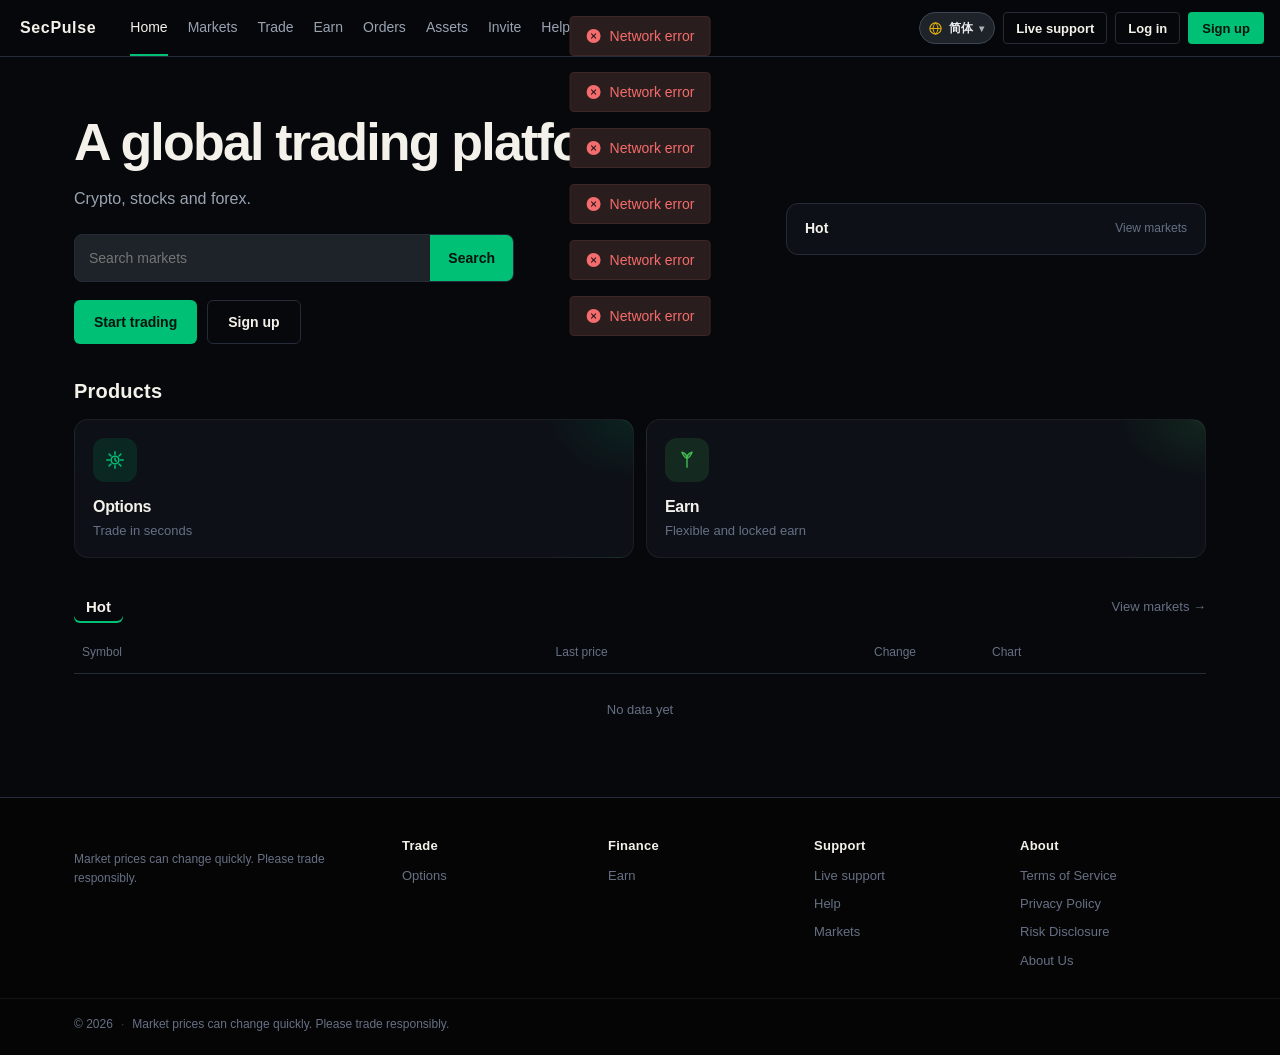
==== commit 74219273: "Add files via upload" ====
--- a/index.html
+++ b/index.html
@@ -126,10 +126,10 @@
         window.addEventListener('load', function () { window.setTimeout(killBoot, 400) })
       })()
     </script>
-    <script type="module" crossorigin src="/assets/index-CQOVtV5G.js"></script>
+    <script type="module" crossorigin src="/assets/index-T-uZc9lQ.js"></script>
     <link rel="modulepreload" crossorigin href="/assets/vue-BdK48JU4.js">
     <link rel="modulepreload" crossorigin href="/assets/element-D-sZmkpa.js">
-    <link rel="stylesheet" crossorigin href="/assets/index-LpSGqM82.css">
+    <link rel="stylesheet" crossorigin href="/assets/index-DcnR3LBm.css">
   </head>
   <body>
     <div id="boot"><i class="ring"></i><img alt="" /><b></b></div>
--- a/assets/index-DcnR3LBm.css
+++ b/assets/index-DcnR3LBm.css
@@ -0,0 +1 @@
+:root{--el-color-white:#fff;--el-color-black:#000;--el-color-primary-rgb:64, 158, 255;--el-color-success-rgb:103, 194, 58;--el-color-warning-rgb:230, 162, 60;--el-color-danger-rgb:245, 108, 108;--el-color-error-rgb:245, 108, 108;--el-color-info-rgb:144, 147, 153;--el-font-size-extra-large:20px;--el-font-size-large:18px;--el-font-size-medium:16px;--el-font-size-base:14px;--el-font-size-small:13px;--el-font-size-extra-small:12px;--el-font-family:"Helvetica Neue", Helvetica, "PingFang SC", "Hiragino Sans GB", "Microsoft YaHei", "微软雅黑", Arial, sans-serif;--el-font-weight-primary:500;--el-font-line-height-primary:24px;--el-index-normal:1;--el-index-top:1000;--el-index-popper:2000;--el-border-radius-base:4px;--el-border-radius-small:2px;--el-border-radius-round:20px;--el-border-radius-circle:100%;--el-transition-duration:.3s;--el-transition-duration-fast:.2s;--el-transition-function-ease-in-out-bezier:cubic-bezier(.645, .045, .355, 1);--el-transition-function-fast-bezier:cubic-bezier(.23, 1, .32, 1);--el-transition-all:all var(--el-transition-duration) var(--el-transition-function-ease-in-out-bezier);--el-transition-fade:opacity var(--el-transition-duration) var(--el-transition-function-fast-bezier);--el-transition-md-fade:transform var(--el-transition-duration) var(--el-transition-function-fast-bezier), opacity var(--el-transition-duration) var(--el-transition-function-fast-bezier);--el-transition-fade-linear:opacity var(--el-transition-duration-fast) linear;--el-transition-border:border-color var(--el-transition-duration-fast) var(--el-transition-function-ease-in-out-bezier);--el-transition-box-shadow:box-shadow var(--el-transition-duration-fast) var(--el-transition-function-ease-in-out-bezier);--el-transition-color:color var(--el-transition-duration-fast) var(--el-transition-function-ease-in-out-bezier);--el-component-size-large:40px;--el-component-size:32px;--el-component-size-small:24px;--lightningcss-light:initial;--lightningcss-dark: ;color-scheme:light;--el-color-primary:#409eff;--el-color-primary-light-3:#79bbff;--el-color-primary-light-5:#a0cfff;--el-color-primary-light-7:#c6e2ff;--el-color-primary-light-8:#d9ecff;--el-color-primary-light-9:#ecf5ff;--el-color-primary-dark-2:#337ecc;--el-color-success:#67c23a;--el-color-success-light-3:#95d475;--el-color-success-light-5:#b3e19d;--el-color-success-light-7:#d1edc4;--el-color-success-light-8:#e1f3d8;--el-color-success-light-9:#f0f9eb;--el-color-success-dark-2:#529b2e;--el-color-warning:#e6a23c;--el-color-warning-light-3:#eebe77;--el-color-warning-light-5:#f3d19e;--el-color-warning-light-7:#f8e3c5;--el-color-warning-light-8:#faecd8;--el-color-warning-light-9:#fdf6ec;--el-color-warning-dark-2:#b88230;--el-color-danger:#f56c6c;--el-color-danger-light-3:#f89898;--el-color-danger-light-5:#fab6b6;--el-color-danger-light-7:#fcd3d3;--el-color-danger-light-8:#fde2e2;--el-color-danger-light-9:#fef0f0;--el-color-danger-dark-2:#c45656;--el-color-error:#f56c6c;--el-color-error-light-3:#f89898;--el-color-error-light-5:#fab6b6;--el-color-error-light-7:#fcd3d3;--el-color-error-light-8:#fde2e2;--el-color-error-light-9:#fef0f0;--el-color-error-dark-2:#c45656;--el-color-info:#909399;--el-color-info-light-3:#b1b3b8;--el-color-info-light-5:#c8c9cc;--el-color-info-light-7:#dedfe0;--el-color-info-light-8:#e9e9eb;--el-color-info-light-9:#f4f4f5;--el-color-info-dark-2:#73767a;--el-bg-color:#fff;--el-bg-color-page:#f2f3f5;--el-bg-color-overlay:#fff;--el-text-color-primary:#303133;--el-text-color-regular:#606266;--el-text-color-secondary:#909399;--el-text-color-placeholder:#a8abb2;--el-text-color-disabled:#c0c4cc;--el-border-color:#dcdfe6;--el-border-color-light:#e4e7ed;--el-border-color-lighter:#ebeef5;--el-border-color-extra-light:#f2f6fc;--el-border-color-dark:#d4d7de;--el-border-color-darker:#cdd0d6;--el-fill-color:#f0f2f5;--el-fill-color-light:#f5f7fa;--el-fill-color-lighter:#fafafa;--el-fill-color-extra-light:#fafcff;--el-fill-color-dark:#ebedf0;--el-fill-color-darker:#e6e8eb;--el-fill-color-blank:#fff;--el-box-shadow:0px 12px 32px 4px #0000000a, 0px 8px 20px #00000014;--el-box-shadow-light:0px 0px 12px #0000001f;--el-box-shadow-lighter:0px 0px 6px #0000001f;--el-box-shadow-dark:0px 16px 48px 16px #00000014, 0px 12px 32px #0000001f, 0px 8px 16px -8px #00000029;--el-disabled-bg-color:var(--el-fill-color-light);--el-disabled-text-color:var(--el-text-color-placeholder);--el-disabled-border-color:var(--el-border-color-light);--el-overlay-color:#000c;--el-overlay-color-light:#000000b3;--el-overlay-color-lighter:#00000080;--el-mask-color:#ffffffe6;--el-mask-color-extra-light:#ffffff4d;--el-border-width:1px;--el-border-style:solid;--el-border-color-hover:var(--el-text-color-disabled);--el-border:var(--el-border-width) var(--el-border-style) var(--el-border-color);--el-svg-monochrome-grey:var(--el-border-color)}.fade-in-linear-enter-active,.fade-in-linear-leave-active{transition:var(--el-transition-fade-linear)}.fade-in-linear-enter-from,.fade-in-linear-leave-to{opacity:0}.el-fade-in-linear-enter-active,.el-fade-in-linear-leave-active{transition:var(--el-transition-fade-linear)}.el-fade-in-linear-enter-from,.el-fade-in-linear-leave-to{opacity:0}.el-fade-in-enter-active,.el-fade-in-leave-active{transition:all var(--el-transition-duration) cubic-bezier(.55,0,.1,1)}.el-fade-in-enter-from,.el-fade-in-leave-active{opacity:0}.el-zoom-in-center-enter-active,.el-zoom-in-center-leave-active{transition:all var(--el-transition-duration) cubic-bezier(.55,0,.1,1)}.el-zoom-in-center-enter-from,.el-zoom-in-center-leave-active{opacity:0;transform:scaleX(0)}.el-zoom-in-top-enter-active,.el-zoom-in-top-leave-active{opacity:1;transition:var(--el-transition-md-fade);transform-origin:top;transform:scaleY(1)}.el-zoom-in-top-enter-active[data-popper-placement^=top],.el-zoom-in-top-leave-active[data-popper-placement^=top]{transform-origin:bottom}.el-zoom-in-top-enter-from,.el-zoom-in-top-leave-active{opacity:0;transform:scaleY(0)}.el-zoom-in-bottom-enter-active,.el-zoom-in-bottom-leave-active{opacity:1;transition:var(--el-transition-md-fade);transform-origin:bottom;transform:scaleY(1)}.el-zoom-in-bottom-enter-from,.el-zoom-in-bottom-leave-active{opacity:0;transform:scaleY(0)}.el-zoom-in-left-enter-active,.el-zoom-in-left-leave-active{opacity:1;transition:var(--el-transition-md-fade);transform-origin:0 0;transform:scale(1)}.el-zoom-in-left-enter-from,.el-zoom-in-left-leave-active{opacity:0;transform:scale(.45)}.collapse-transition{transition:var(--el-transition-duration) height ease-in-out,var(--el-transition-duration) padding-top ease-in-out,var(--el-transition-duration) padding-bottom ease-in-out}.el-collapse-transition-leave-active,.el-collapse-transition-enter-active{transition:var(--el-transition-duration) max-height ease-in-out,var(--el-transition-duration) padding-top ease-in-out,var(--el-transition-duration) padding-bottom ease-in-out}.horizontal-collapse-transition{transition:var(--el-transition-duration) width ease-in-out,var(--el-transition-duration) padding-left ease-in-out,var(--el-transition-duration) padding-right ease-in-out}.el-list-enter-active,.el-list-leave-active{transition:all 1s}.el-list-enter-from,.el-list-leave-to{opacity:0;transform:translateY(-30px)}.el-list-leave-active{position:absolute!important}.el-opacity-transition{transition:opacity var(--el-transition-duration) cubic-bezier(.55,0,.1,1)}.el-icon--right{margin-left:5px}.el-icon--left{margin-right:5px}@keyframes rotating{0%{transform:rotate(0)}to{transform:rotate(360deg)}}.el-icon{--color:inherit;fill:currentColor;width:1em;height:1em;color:var(--color);line-height:1em;font-size:inherit;justify-content:center;align-items:center;display:inline-flex;position:relative}.el-icon.is-loading{animation:2s linear infinite rotating}.el-icon svg{width:1em;height:1em}.el-affix--fixed{position:fixed}.el-alert{--el-alert-padding:8px 16px;--el-alert-border-radius-base:var(--el-border-radius-base);--el-alert-title-font-size:14px;--el-alert-title-with-description-font-size:16px;--el-alert-description-font-size:14px;--el-alert-close-font-size:16px;--el-alert-close-customed-font-size:14px;--el-alert-icon-size:16px;--el-alert-icon-large-size:28px;width:100%;padding:var(--el-alert-padding);box-sizing:border-box;border-radius:var(--el-alert-border-radius-base);background-color:var(--el-color-white);opacity:1;transition:opacity var(--el-transition-duration-fast);align-items:center;margin:0;display:flex;position:relative;overflow:hidden}.el-alert.is-light .el-alert__close-btn{color:var(--el-text-color-placeholder)}.el-alert.is-dark .el-alert__close-btn,.el-alert.is-dark .el-alert__description{color:var(--el-color-white)}.el-alert.is-center{justify-content:center}.el-alert--primary{--el-alert-bg-color:var(--el-color-primary-light-9)}.el-alert--primary.is-light{background-color:var(--el-alert-bg-color);color:var(--el-color-primary)}.el-alert--primary.is-light .el-alert__description{color:var(--el-color-primary)}.el-alert--primary.is-dark{background-color:var(--el-color-primary);color:var(--el-color-white)}.el-alert--success{--el-alert-bg-color:var(--el-color-success-light-9)}.el-alert--success.is-light{background-color:var(--el-alert-bg-color);color:var(--el-color-success)}.el-alert--success.is-light .el-alert__description{color:var(--el-color-success)}.el-alert--success.is-dark{background-color:var(--el-color-success);color:var(--el-color-white)}.el-alert--info{--el-alert-bg-color:var(--el-color-info-light-9)}.el-alert--info.is-light{background-color:var(--el-alert-bg-color);color:var(--el-color-info)}.el-alert--info.is-light .el-alert__description{color:var(--el-color-info)}.el-alert--info.is-dark{background-color:var(--el-color-info);color:var(--el-color-white)}.el-alert--warning{--el-alert-bg-color:var(--el-color-warning-light-9)}.el-alert--warning.is-light{background-color:var(--el-alert-bg-color);color:var(--el-color-warning)}.el-alert--warning.is-light .el-alert__description{color:var(--el-color-warning)}.el-alert--warning.is-dark{background-color:var(--el-color-warning);color:var(--el-color-white)}.el-alert--error{--el-alert-bg-color:var(--el-color-error-light-9)}.el-alert--error.is-light{background-color:var(--el-alert-bg-color);color:var(--el-color-error)}.el-alert--error.is-light .el-alert__description{color:var(--el-color-error)}.el-alert--error.is-dark{background-color:var(--el-color-error);color:var(--el-color-white)}.el-alert__content{flex-direction:column;gap:4px;display:flex}.el-alert .el-alert__icon{font-size:var(--el-alert-icon-size);width:var(--el-alert-icon-size);margin-right:8px}.el-alert .el-alert__icon.is-big{font-size:var(--el-alert-icon-large-size);width:var(--el-alert-icon-large-size);margin-right:12px}.el-alert__title{font-size:var(--el-alert-title-font-size);line-height:24px}.el-alert__title.with-description{font-size:var(--el-alert-title-with-description-font-size)}.el-alert .el-alert__description{font-size:var(--el-alert-description-font-size);margin:0}.el-alert .el-alert__close-btn{font-size:var(--el-alert-close-font-size);opacity:1;cursor:pointer;position:absolute;top:12px;right:16px}.el-alert .el-alert__close-btn.is-customed{font-style:normal;font-size:var(--el-alert-close-customed-font-size);line-height:24px;top:8px}.el-alert-fade-enter-from,.el-alert-fade-leave-active{opacity:0}.el-aside{box-sizing:border-box;width:var(--el-aside-width,300px);flex-shrink:0;overflow:auto}.el-autocomplete{--el-input-text-color:var(--el-text-color-regular);--el-input-border:var(--el-border);--el-input-hover-border:var(--el-border-color-hover);--el-input-focus-border:var(--el-color-primary);--el-input-transparent-border:0 0 0 1px transparent inset;--el-input-border-color:var(--el-border-color);--el-input-border-radius:var(--el-border-radius-base);--el-input-bg-color:var(--el-fill-color-blank);--el-input-icon-color:var(--el-text-color-placeholder);--el-input-placeholder-color:var(--el-text-color-placeholder);--el-input-hover-border-color:var(--el-border-color-hover);--el-input-clear-hover-color:var(--el-text-color-secondary);--el-input-focus-border-color:var(--el-color-primary);--el-input-width:100%;width:var(--el-input-width);display:inline-block;position:relative}.el-autocomplete__popper.el-popper{background:var(--el-bg-color-overlay);border:1px solid var(--el-border-color-light);box-shadow:var(--el-box-shadow-light)}.el-autocomplete__popper.el-popper .el-popper__arrow:before{border:1px solid var(--el-border-color-light)}.el-autocomplete__popper.el-popper[data-popper-placement^=top] .el-popper__arrow:before{border-top-color:#0000;border-left-color:#0000}.el-autocomplete__popper.el-popper[data-popper-placement^=bottom] .el-popper__arrow:before{border-bottom-color:#0000;border-right-color:#0000}.el-autocomplete__popper.el-popper[data-popper-placement^=left] .el-popper__arrow:before{border-bottom-color:#0000;border-left-color:#0000}.el-autocomplete__popper.el-popper[data-popper-placement^=right] .el-popper__arrow:before{border-top-color:#0000;border-right-color:#0000}.el-autocomplete-suggestion{border-radius:var(--el-border-radius-base);box-sizing:border-box}.el-autocomplete-suggestion__header{border-bottom:1px solid var(--el-border-color-lighter);padding:10px}.el-autocomplete-suggestion__footer{border-top:1px solid var(--el-border-color-lighter);padding:10px}.el-autocomplete-suggestion__wrap{box-sizing:border-box;max-height:280px;padding:10px 0}.el-autocomplete-suggestion__list{margin:0;padding:0}.el-autocomplete-suggestion li{cursor:pointer;color:var(--el-text-color-regular);line-height:34px;font-size:var(--el-font-size-base);text-align:left;text-overflow:ellipsis;white-space:nowrap;margin:0;padding:0 20px;list-style:none;overflow:hidden}.el-autocomplete-suggestion li:hover,.el-autocomplete-suggestion li.highlighted{background-color:var(--el-fill-color-light)}.el-autocomplete-suggestion li.divider{border-top:1px solid var(--el-color-black);margin-top:6px}.el-autocomplete-suggestion li.divider:last-child{margin-bottom:-6px}.el-autocomplete-suggestion.is-loading li{cursor:default;height:100px;color:var(--el-text-color-secondary);justify-content:center;align-items:center;font-size:20px;display:flex}.el-autocomplete-suggestion.is-loading li:hover{background-color:var(--el-bg-color-overlay)}.el-avatar{--el-avatar-text-color:var(--el-color-white);--el-avatar-bg-color:var(--el-text-color-disabled);--el-avatar-text-size:14px;--el-avatar-icon-size:18px;--el-avatar-border-radius:var(--el-border-radius-base);--el-avatar-size-large:56px;--el-avatar-size:40px;--el-avatar-size-small:24px;box-sizing:border-box;text-align:center;color:var(--el-avatar-text-color);background:var(--el-avatar-bg-color);width:var(--el-avatar-size);height:var(--el-avatar-size);font-size:var(--el-avatar-text-size);outline:none;justify-content:center;align-items:center;display:inline-flex;overflow:hidden}.el-avatar>img{width:100%;height:100%;display:block}.el-avatar--circle{border-radius:50%}.el-avatar--square{border-radius:var(--el-avatar-border-radius)}.el-avatar--icon{font-size:var(--el-avatar-icon-size)}.el-avatar--small{--el-avatar-size:24px}.el-avatar--large{--el-avatar-size:56px}.el-avatar-group{--el-avatar-group-item-gap:-8px;--el-avatar-group-collapse-item-gap:4px;display:inline-flex}.el-avatar-group .el-avatar{border:1px solid var(--el-border-color-extra-light)}.el-avatar-group .el-avatar:not(:first-child){margin-left:var(--el-avatar-group-item-gap)}.el-avatar-group__collapse-avatars{--el-avatar-group-item-gap:-8px;--el-avatar-group-collapse-item-gap:4px}.el-avatar-group__collapse-avatars .el-avatar:not(:first-child){margin-left:var(--el-avatar-group-collapse-item-gap)}.el-backtop{--el-backtop-bg-color:var(--el-bg-color-overlay);--el-backtop-text-color:var(--el-color-primary);--el-backtop-hover-bg-color:var(--el-border-color-extra-light);background-color:var(--el-backtop-bg-color);width:40px;height:40px;color:var(--el-backtop-text-color);box-shadow:var(--el-box-shadow-lighter);cursor:pointer;z-index:5;border-radius:50%;justify-content:center;align-items:center;font-size:20px;display:flex;position:fixed}.el-backtop:hover{background-color:var(--el-backtop-hover-bg-color)}.el-backtop__icon{font-size:20px}.el-badge{--el-badge-bg-color:var(--el-color-danger);--el-badge-radius:10px;--el-badge-font-size:12px;--el-badge-padding:6px;--el-badge-size:18px;vertical-align:middle;width:-moz-fit-content;width:fit-content;display:inline-block;position:relative}.el-badge__content{background-color:var(--el-badge-bg-color);border-radius:var(--el-badge-radius);color:var(--el-color-white);font-size:var(--el-badge-font-size);height:var(--el-badge-size);padding:0 var(--el-badge-padding);white-space:nowrap;border:1px solid var(--el-bg-color);justify-content:center;align-items:center;display:inline-flex}.el-badge__content.is-fixed{top:0;right:calc(1px + var(--el-badge-size) / 2);z-index:var(--el-index-normal);position:absolute;transform:translateY(-50%)translate(100%)}.el-badge__content.is-fixed.is-dot{right:5px}.el-badge__content.is-dot{border-radius:50%;width:8px;height:8px;padding:0;right:0}.el-badge__content.is-hide-zero{display:none}.el-badge__content--primary{background-color:var(--el-color-primary)}.el-badge__content--success{background-color:var(--el-color-success)}.el-badge__content--warning{background-color:var(--el-color-warning)}.el-badge__content--info{background-color:var(--el-color-info)}.el-badge__content--danger{background-color:var(--el-color-danger)}.el-breadcrumb__separator{color:var(--el-text-color-placeholder);margin:0 9px;font-weight:700}.el-breadcrumb__separator.el-icon{margin:0 6px;font-weight:400}.el-breadcrumb__separator.el-icon svg{vertical-align:middle}.el-breadcrumb__item{float:left;align-items:center;display:inline-flex}.el-breadcrumb__inner{color:var(--el-text-color-regular)}.el-breadcrumb__inner.is-link,.el-breadcrumb__inner a{transition:var(--el-transition-color);color:var(--el-text-color-primary);font-weight:700;text-decoration:none}.el-breadcrumb__inner.is-link:hover,.el-breadcrumb__inner a:hover{color:var(--el-color-primary);cursor:pointer}.el-breadcrumb__item:last-child .el-breadcrumb__inner,.el-breadcrumb__item:last-child .el-breadcrumb__inner:hover,.el-breadcrumb__item:last-child .el-breadcrumb__inner a,.el-breadcrumb__item:last-child .el-breadcrumb__inner a:hover{color:var(--el-text-color-regular);cursor:text;font-weight:400}.el-breadcrumb__item:last-child .el-breadcrumb__separator{display:none}.el-breadcrumb{font-size:14px;line-height:1}.el-breadcrumb:before,.el-breadcrumb:after{content:"";display:table}.el-breadcrumb:after{clear:both}.el-button-group>.el-button+.el-button{margin-left:0}.el-button-group>.el-button:first-child:last-child{border-top-right-radius:var(--el-border-radius-base);border-bottom-right-radius:var(--el-border-radius-base);border-top-left-radius:var(--el-border-radius-base);border-bottom-left-radius:var(--el-border-radius-base)}.el-button-group>.el-button:first-child:last-child.is-round{border-radius:var(--el-border-radius-round)}.el-button-group>.el-button:first-child:last-child.is-circle{border-radius:50%}.el-button-group>.el-button:not(:first-child):not(:last-child){border-radius:0}.el-button-group>.el-button:hover,.el-button-group>.el-button:focus,.el-button-group>.el-button:active,.el-button-group>.el-button.is-active{z-index:1}.el-button-group--horizontal{vertical-align:middle;display:inline-block}.el-button-group--horizontal:before,.el-button-group--horizontal:after{content:"";display:table}.el-button-group--horizontal:after{clear:both}.el-button-group--horizontal>.el-button{float:left;position:relative}.el-button-group--horizontal>.el-button:first-child{border-top-right-radius:0;border-bottom-right-radius:0}.el-button-group--horizontal>.el-button:last-child{border-top-left-radius:0;border-bottom-left-radius:0}.el-button-group--horizontal>.el-button:not(:last-child){margin-right:-1px}.el-button-group--horizontal .el-button--primary:first-child{border-right-color:var(--el-button-divide-border-color)}.el-button-group--horizontal .el-button--primary:last-child{border-left-color:var(--el-button-divide-border-color)}.el-button-group--horizontal .el-button--primary:not(:first-child):not(:last-child){border-left-color:var(--el-button-divide-border-color);border-right-color:var(--el-button-divide-border-color)}.el-button-group--horizontal .el-button--success:first-child{border-right-color:var(--el-button-divide-border-color)}.el-button-group--horizontal .el-button--success:last-child{border-left-color:var(--el-button-divide-border-color)}.el-button-group--horizontal .el-button--success:not(:first-child):not(:last-child){border-left-color:var(--el-button-divide-border-color);border-right-color:var(--el-button-divide-border-color)}.el-button-group--horizontal .el-button--warning:first-child{border-right-color:var(--el-button-divide-border-color)}.el-button-group--horizontal .el-button--warning:last-child{border-left-color:var(--el-button-divide-border-color)}.el-button-group--horizontal .el-button--warning:not(:first-child):not(:last-child){border-left-color:var(--el-button-divide-border-color);border-right-color:var(--el-button-divide-border-color)}.el-button-group--horizontal .el-button--danger:first-child{border-right-color:var(--el-button-divide-border-color)}.el-button-group--horizontal .el-button--danger:last-child{border-left-color:var(--el-button-divide-border-color)}.el-button-group--horizontal .el-button--danger:not(:first-child):not(:last-child){border-left-color:var(--el-button-divide-border-color);border-right-color:var(--el-button-divide-border-color)}.el-button-group--horizontal .el-button--info:first-child{border-right-color:var(--el-button-divide-border-color)}.el-button-group--horizontal .el-button--info:last-child{border-left-color:var(--el-button-divide-border-color)}.el-button-group--horizontal .el-button--info:not(:first-child):not(:last-child){border-left-color:var(--el-button-divide-border-color);border-right-color:var(--el-button-divide-border-color)}.el-button-group--horizontal>.el-dropdown>.el-button{border-left-color:var(--el-button-divide-border-color);border-top-left-radius:0;border-bottom-left-radius:0}.el-button-group--vertical{flex-direction:column;align-items:stretch;display:inline-flex}.el-button-group--vertical>.el-button{margin-top:-1px}.el-button-group--vertical>.el-button:first-child{border-bottom-right-radius:0;border-bottom-left-radius:0}.el-button-group--vertical>.el-button:last-child{border-top-left-radius:0;border-top-right-radius:0}.el-button-group--vertical>.el-dropdown{margin-top:-1px}.el-button-group--vertical>.el-dropdown>.el-button{border-left-color:var(--el-button-divide-border-color);border-top-left-radius:0;border-top-right-radius:0}.el-button-group--vertical .el-button--primary:first-child{border-bottom-color:var(--el-button-divide-border-color)}.el-button-group--vertical .el-button--primary:last-child{border-top-color:var(--el-button-divide-border-color)}.el-button-group--vertical .el-button--primary:not(:first-child):not(:last-child){border-top-color:var(--el-button-divide-border-color);border-bottom-color:var(--el-button-divide-border-color)}.el-button-group--vertical .el-button--success:first-child{border-bottom-color:var(--el-button-divide-border-color)}.el-button-group--vertical .el-button--success:last-child{border-top-color:var(--el-button-divide-border-color)}.el-button-group--vertical .el-button--success:not(:first-child):not(:last-child){border-top-color:var(--el-button-divide-border-color);border-bottom-color:var(--el-button-divide-border-color)}.el-button-group--vertical .el-button--warning:first-child{border-bottom-color:var(--el-button-divide-border-color)}.el-button-group--vertical .el-button--warning:last-child{border-top-color:var(--el-button-divide-border-color)}.el-button-group--vertical .el-button--warning:not(:first-child):not(:last-child){border-top-color:var(--el-button-divide-border-color);border-bottom-color:var(--el-button-divide-border-color)}.el-button-group--vertical .el-button--danger:first-child{border-bottom-color:var(--el-button-divide-border-color)}.el-button-group--vertical .el-button--danger:last-child{border-top-color:var(--el-button-divide-border-color)}.el-button-group--vertical .el-button--danger:not(:first-child):not(:last-child){border-top-color:var(--el-button-divide-border-color);border-bottom-color:var(--el-button-divide-border-color)}.el-button-group--vertical .el-button--info:first-child{border-bottom-color:var(--el-button-divide-border-color)}.el-button-group--vertical .el-button--info:last-child{border-top-color:var(--el-button-divide-border-color)}.el-button-group--vertical .el-button--info:not(:first-child):not(:last-child){border-top-color:var(--el-button-divide-border-color);border-bottom-color:var(--el-button-divide-border-color)}.el-button{--el-button-font-weight:var(--el-font-weight-primary);--el-button-border-color:var(--el-border-color);--el-button-bg-color:var(--el-fill-color-blank);--el-button-text-color:var(--el-text-color-regular);--el-button-disabled-text-color:var(--el-disabled-text-color);--el-button-disabled-bg-color:var(--el-fill-color-blank);--el-button-disabled-border-color:var(--el-border-color-light);--el-button-divide-border-color:#ffffff80;--el-button-hover-text-color:var(--el-color-primary);--el-button-hover-bg-color:var(--el-color-primary-light-9);--el-button-hover-border-color:var(--el-color-primary-light-7);--el-button-active-text-color:var(--el-button-hover-text-color);--el-button-active-border-color:var(--el-color-primary);--el-button-active-bg-color:var(--el-button-hover-bg-color);--el-button-outline-color:var(--el-color-primary-light-5);--el-button-hover-link-text-color:var(--el-text-color-secondary);--el-button-active-color:var(--el-text-color-primary);white-space:nowrap;cursor:pointer;height:32px;color:var(--el-button-text-color);text-align:center;box-sizing:border-box;line-height:1;font-weight:var(--el-button-font-weight);-webkit-user-select:none;user-select:none;vertical-align:middle;-webkit-appearance:none;background-color:var(--el-button-bg-color);border:var(--el-border);border-color:var(--el-button-border-color);outline:none;justify-content:center;align-items:center;transition:all .1s;display:inline-flex}.el-button:hover{color:var(--el-button-hover-text-color);border-color:var(--el-button-hover-border-color);background-color:var(--el-button-hover-bg-color);outline:none}.el-button:active{color:var(--el-button-active-text-color);border-color:var(--el-button-active-border-color);background-color:var(--el-button-active-bg-color);outline:none}.el-button:focus-visible{outline:2px solid var(--el-button-outline-color);outline-offset:1px;transition:outline-offset,outline}.el-button>span{align-items:center;display:inline-flex}.el-button+.el-button{margin-left:12px}.el-button{font-size:var(--el-font-size-base);border-radius:var(--el-border-radius-base);padding:8px 15px}.el-button.is-round{padding:8px 15px}.el-button::-moz-focus-inner{border:0}.el-button [class*=el-icon]+span{margin-left:6px}.el-button [class*=el-icon] svg{vertical-align:bottom}.el-button.is-plain{--el-button-hover-text-color:var(--el-color-primary);--el-button-hover-bg-color:var(--el-fill-color-blank);--el-button-hover-border-color:var(--el-color-primary)}.el-button.is-active{color:var(--el-button-active-text-color);border-color:var(--el-button-active-border-color);background-color:var(--el-button-active-bg-color);outline:none}.el-button.is-disabled,.el-button.is-disabled:hover{color:var(--el-button-disabled-text-color);cursor:not-allowed;background-image:none;background-color:var(--el-button-disabled-bg-color);border-color:var(--el-button-disabled-border-color)}.el-button.is-loading{pointer-events:none;position:relative}.el-button.is-loading:before{z-index:1;pointer-events:none;content:"";border-radius:inherit;background-color:var(--el-mask-color-extra-light);position:absolute;top:-1px;bottom:-1px;left:-1px;right:-1px}.el-button.is-round{border-radius:var(--el-border-radius-round)}.el-button.is-dashed{--el-button-hover-text-color:var(--el-color-primary);--el-button-hover-bg-color:var(--el-fill-color-blank);--el-button-hover-border-color:var(--el-color-primary);border-style:dashed}.el-button.is-circle{border-radius:50%;width:32px;padding:8px}.el-button.is-text{color:var(--el-button-text-color);background-color:#0000;border:0 solid #0000}.el-button.is-text.is-disabled{color:var(--el-button-disabled-text-color);background-color:#0000!important}.el-button.is-text:not(.is-disabled):hover{background-color:var(--el-fill-color-light)}.el-button.is-text:not(.is-disabled):focus-visible{outline:2px solid var(--el-button-outline-color);outline-offset:1px;transition:outline-offset,outline}.el-button.is-text:not(.is-disabled):active{background-color:var(--el-fill-color)}.el-button.is-text:not(.is-disabled).is-has-bg{background-color:var(--el-fill-color-light)}.el-button.is-text:not(.is-disabled).is-has-bg:hover{background-color:var(--el-fill-color)}.el-button.is-text:not(.is-disabled).is-has-bg:active{background-color:var(--el-fill-color-dark)}.el-button__text--expand{letter-spacing:.3em;margin-right:-.3em}.el-button.is-link{color:var(--el-button-text-color);background:0 0;border-color:#0000;height:auto;padding:2px}.el-button.is-link:hover{color:var(--el-button-hover-link-text-color)}.el-button.is-link.is-disabled{color:var(--el-button-disabled-text-color);background-color:#0000!important;border-color:#0000!important}.el-button.is-link:not(.is-disabled):hover{background-color:#0000;border-color:#0000}.el-button.is-link:not(.is-disabled):active{color:var(--el-button-active-color);background-color:#0000;border-color:#0000}.el-button--text{color:var(--el-color-primary);background:0 0;border-color:#0000;padding-left:0;padding-right:0}.el-button--text.is-disabled{color:var(--el-button-disabled-text-color);background-color:#0000!important;border-color:#0000!important}.el-button--text:not(.is-disabled):hover{color:var(--el-color-primary-light-3);background-color:#0000;border-color:#0000}.el-button--text:not(.is-disabled):active{color:var(--el-color-primary-dark-2);background-color:#0000;border-color:#0000}.el-button__link--expand{letter-spacing:.3em;margin-right:-.3em}.el-button--primary{--el-button-text-color:var(--el-color-white);--el-button-bg-color:var(--el-color-primary);--el-button-border-color:var(--el-color-primary);--el-button-outline-color:var(--el-color-primary-light-5);--el-button-active-color:var(--el-color-primary-dark-2);--el-button-hover-text-color:var(--el-color-white);--el-button-hover-link-text-color:var(--el-color-primary-light-5);--el-button-hover-bg-color:var(--el-color-primary-light-3);--el-button-hover-border-color:var(--el-color-primary-light-3);--el-button-active-bg-color:var(--el-color-primary-dark-2);--el-button-active-border-color:var(--el-color-primary-dark-2);--el-button-disabled-text-color:var(--el-color-white);--el-button-disabled-bg-color:var(--el-color-primary-light-5);--el-button-disabled-border-color:var(--el-color-primary-light-5)}.el-button--primary.is-plain,.el-button--primary.is-text,.el-button--primary.is-link{--el-button-text-color:var(--el-color-primary);--el-button-bg-color:var(--el-color-primary-light-9);--el-button-border-color:var(--el-color-primary-light-5);--el-button-hover-text-color:var(--el-color-white);--el-button-hover-bg-color:var(--el-color-primary);--el-button-hover-border-color:var(--el-color-primary);--el-button-active-text-color:var(--el-color-white)}.el-button--primary.is-plain.is-disabled,.el-button--primary.is-plain.is-disabled:hover,.el-button--primary.is-plain.is-disabled:focus,.el-button--primary.is-plain.is-disabled:active,.el-button--primary.is-text.is-disabled,.el-button--primary.is-text.is-disabled:hover,.el-button--primary.is-text.is-disabled:focus,.el-button--primary.is-text.is-disabled:active,.el-button--primary.is-link.is-disabled,.el-button--primary.is-link.is-disabled:hover,.el-button--primary.is-link.is-disabled:focus,.el-button--primary.is-link.is-disabled:active{color:var(--el-color-primary-light-5);background-color:var(--el-color-primary-light-9);border-color:var(--el-color-primary-light-8)}.el-button--primary.is-dashed{--el-button-text-color:var(--el-color-primary);--el-button-bg-color:var(--el-color-primary-light-9);--el-button-border-color:var(--el-color-primary-light-5);--el-button-hover-text-color:var(--el-color-primary);--el-button-hover-bg-color:var(--el-color-primary-light-9);--el-button-hover-border-color:var(--el-color-primary-light-3);--el-button-active-text-color:var(--el-color-primary-dark-2);--el-button-active-bg-color:var(--el-color-primary-light-9);--el-button-active-border-color:var(--el-color-primary-dark-2)}.el-button--primary.is-dashed.is-disabled,.el-button--primary.is-dashed.is-disabled:hover,.el-button--primary.is-dashed.is-disabled:focus,.el-button--primary.is-dashed.is-disabled:active{color:var(--el-color-primary-light-5);background-color:var(--el-color-primary-light-9);border-color:var(--el-color-primary-light-8)}.el-button--success{--el-button-text-color:var(--el-color-white);--el-button-bg-color:var(--el-color-success);--el-button-border-color:var(--el-color-success);--el-button-outline-color:var(--el-color-success-light-5);--el-button-active-color:var(--el-color-success-dark-2);--el-button-hover-text-color:var(--el-color-white);--el-button-hover-link-text-color:var(--el-color-success-light-5);--el-button-hover-bg-color:var(--el-color-success-light-3);--el-button-hover-border-color:var(--el-color-success-light-3);--el-button-active-bg-color:var(--el-color-success-dark-2);--el-button-active-border-color:var(--el-color-success-dark-2);--el-button-disabled-text-color:var(--el-color-white);--el-button-disabled-bg-color:var(--el-color-success-light-5);--el-button-disabled-border-color:var(--el-color-success-light-5)}.el-button--success.is-plain,.el-button--success.is-text,.el-button--success.is-link{--el-button-text-color:var(--el-color-success);--el-button-bg-color:var(--el-color-success-light-9);--el-button-border-color:var(--el-color-success-light-5);--el-button-hover-text-color:var(--el-color-white);--el-button-hover-bg-color:var(--el-color-success);--el-button-hover-border-color:var(--el-color-success);--el-button-active-text-color:var(--el-color-white)}.el-button--success.is-plain.is-disabled,.el-button--success.is-plain.is-disabled:hover,.el-button--success.is-plain.is-disabled:focus,.el-button--success.is-plain.is-disabled:active,.el-button--success.is-text.is-disabled,.el-button--success.is-text.is-disabled:hover,.el-button--success.is-text.is-disabled:focus,.el-button--success.is-text.is-disabled:active,.el-button--success.is-link.is-disabled,.el-button--success.is-link.is-disabled:hover,.el-button--success.is-link.is-disabled:focus,.el-button--success.is-link.is-disabled:active{color:var(--el-color-success-light-5);background-color:var(--el-color-success-light-9);border-color:var(--el-color-success-light-8)}.el-button--success.is-dashed{--el-button-text-color:var(--el-color-success);--el-button-bg-color:var(--el-color-success-light-9);--el-button-border-color:var(--el-color-success-light-5);--el-button-hover-text-color:var(--el-color-success);--el-button-hover-bg-color:var(--el-color-success-light-9);--el-button-hover-border-color:var(--el-color-success-light-3);--el-button-active-text-color:var(--el-color-success-dark-2);--el-button-active-bg-color:var(--el-color-success-light-9);--el-button-active-border-color:var(--el-color-success-dark-2)}.el-button--success.is-dashed.is-disabled,.el-button--success.is-dashed.is-disabled:hover,.el-button--success.is-dashed.is-disabled:focus,.el-button--success.is-dashed.is-disabled:active{color:var(--el-color-success-light-5);background-color:var(--el-color-success-light-9);border-color:var(--el-color-success-light-8)}.el-button--warning{--el-button-text-color:var(--el-color-white);--el-button-bg-color:var(--el-color-warning);--el-button-border-color:var(--el-color-warning);--el-button-outline-color:var(--el-color-warning-light-5);--el-button-active-color:var(--el-color-warning-dark-2);--el-button-hover-text-color:var(--el-color-white);--el-button-hover-link-text-color:var(--el-color-warning-light-5);--el-button-hover-bg-color:var(--el-color-warning-light-3);--el-button-hover-border-color:var(--el-color-warning-light-3);--el-button-active-bg-color:var(--el-color-warning-dark-2);--el-button-active-border-color:var(--el-color-warning-dark-2);--el-button-disabled-text-color:var(--el-color-white);--el-button-disabled-bg-color:var(--el-color-warning-light-5);--el-button-disabled-border-color:var(--el-color-warning-light-5)}.el-button--warning.is-plain,.el-button--warning.is-text,.el-button--warning.is-link{--el-button-text-color:var(--el-color-warning);--el-button-bg-color:var(--el-color-warning-light-9);--el-button-border-color:var(--el-color-warning-light-5);--el-button-hover-text-color:var(--el-color-white);--el-button-hover-bg-color:var(--el-color-warning);--el-button-hover-border-color:var(--el-color-warning);--el-button-active-text-color:var(--el-color-white)}.el-button--warning.is-plain.is-disabled,.el-button--warning.is-plain.is-disabled:hover,.el-button--warning.is-plain.is-disabled:focus,.el-button--warning.is-plain.is-disabled:active,.el-button--warning.is-text.is-disabled,.el-button--warning.is-text.is-disabled:hover,.el-button--warning.is-text.is-disabled:focus,.el-button--warning.is-text.is-disabled:active,.el-button--warning.is-link.is-disabled,.el-button--warning.is-link.is-disabled:hover,.el-button--warning.is-link.is-disabled:focus,.el-button--warning.is-link.is-disabled:active{color:var(--el-color-warning-light-5);background-color:var(--el-color-warning-light-9);border-color:var(--el-color-warning-light-8)}.el-button--warning.is-dashed{--el-button-text-color:var(--el-color-warning);--el-button-bg-color:var(--el-color-warning-light-9);--el-button-border-color:var(--el-color-warning-light-5);--el-button-hover-text-color:var(--el-color-warning);--el-button-hover-bg-color:var(--el-color-warning-light-9);--el-button-hover-border-color:var(--el-color-warning-light-3);--el-button-active-text-color:var(--el-color-warning-dark-2);--el-button-active-bg-color:var(--el-color-warning-light-9);--el-button-active-border-color:var(--el-color-warning-dark-2)}.el-button--warning.is-dashed.is-disabled,.el-button--warning.is-dashed.is-disabled:hover,.el-button--warning.is-dashed.is-disabled:focus,.el-button--warning.is-dashed.is-disabled:active{color:var(--el-color-warning-light-5);background-color:var(--el-color-warning-light-9);border-color:var(--el-color-warning-light-8)}.el-button--danger{--el-button-text-color:var(--el-color-white);--el-button-bg-color:var(--el-color-danger);--el-button-border-color:var(--el-color-danger);--el-button-outline-color:var(--el-color-danger-light-5);--el-button-active-color:var(--el-color-danger-dark-2);--el-button-hover-text-color:var(--el-color-white);--el-button-hover-link-text-color:var(--el-color-danger-light-5);--el-button-hover-bg-color:var(--el-color-danger-light-3);--el-button-hover-border-color:var(--el-color-danger-light-3);--el-button-active-bg-color:var(--el-color-danger-dark-2);--el-button-active-border-color:var(--el-color-danger-dark-2);--el-button-disabled-text-color:var(--el-color-white);--el-button-disabled-bg-color:var(--el-color-danger-light-5);--el-button-disabled-border-color:var(--el-color-danger-light-5)}.el-button--danger.is-plain,.el-button--danger.is-text,.el-button--danger.is-link{--el-button-text-color:var(--el-color-danger);--el-button-bg-color:var(--el-color-danger-light-9);--el-button-border-color:var(--el-color-danger-light-5);--el-button-hover-text-color:var(--el-color-white);--el-button-hover-bg-color:var(--el-color-danger);--el-button-hover-border-color:var(--el-color-danger);--el-button-active-text-color:var(--el-color-white)}.el-button--danger.is-plain.is-disabled,.el-button--danger.is-plain.is-disabled:hover,.el-button--danger.is-plain.is-disabled:focus,.el-button--danger.is-plain.is-disabled:active,.el-button--danger.is-text.is-disabled,.el-button--danger.is-text.is-disabled:hover,.el-button--danger.is-text.is-disabled:focus,.el-button--danger.is-text.is-disabled:active,.el-button--danger.is-link.is-disabled,.el-button--danger.is-link.is-disabled:hover,.el-button--danger.is-link.is-disabled:focus,.el-button--danger.is-link.is-disabled:active{color:var(--el-color-danger-light-5);background-color:var(--el-color-danger-light-9);border-color:var(--el-color-danger-light-8)}.el-button--danger.is-dashed{--el-button-text-color:var(--el-color-danger);--el-button-bg-color:var(--el-color-danger-light-9);--el-button-border-color:var(--el-color-danger-light-5);--el-button-hover-text-color:var(--el-color-danger);--el-button-hover-bg-color:var(--el-color-danger-light-9);--el-button-hover-border-color:var(--el-color-danger-light-3);--el-button-active-text-color:var(--el-color-danger-dark-2);--el-button-active-bg-color:var(--el-color-danger-light-9);--el-button-active-border-color:var(--el-color-danger-dark-2)}.el-button--danger.is-dashed.is-disabled,.el-button--danger.is-dashed.is-disabled:hover,.el-button--danger.is-dashed.is-disabled:focus,.el-button--danger.is-dashed.is-disabled:active{color:var(--el-color-danger-light-5);background-color:var(--el-color-danger-light-9);border-color:var(--el-color-danger-light-8)}.el-button--info{--el-button-text-color:var(--el-color-white);--el-button-bg-color:var(--el-color-info);--el-button-border-color:var(--el-color-info);--el-button-outline-color:var(--el-color-info-light-5);--el-button-active-color:var(--el-color-info-dark-2);--el-button-hover-text-color:var(--el-color-white);--el-button-hover-link-text-color:var(--el-color-info-light-5);--el-button-hover-bg-color:var(--el-color-info-light-3);--el-button-hover-border-color:var(--el-color-info-light-3);--el-button-active-bg-color:var(--el-color-info-dark-2);--el-button-active-border-color:var(--el-color-info-dark-2);--el-button-disabled-text-color:var(--el-color-white);--el-button-disabled-bg-color:var(--el-color-info-light-5);--el-button-disabled-border-color:var(--el-color-info-light-5)}.el-button--info.is-plain,.el-button--info.is-text,.el-button--info.is-link{--el-button-text-color:var(--el-color-info);--el-button-bg-color:var(--el-color-info-light-9);--el-button-border-color:var(--el-color-info-light-5);--el-button-hover-text-color:var(--el-color-white);--el-button-hover-bg-color:var(--el-color-info);--el-button-hover-border-color:var(--el-color-info);--el-button-active-text-color:var(--el-color-white)}.el-button--info.is-plain.is-disabled,.el-button--info.is-plain.is-disabled:hover,.el-button--info.is-plain.is-disabled:focus,.el-button--info.is-plain.is-disabled:active,.el-button--info.is-text.is-disabled,.el-button--info.is-text.is-disabled:hover,.el-button--info.is-text.is-disabled:focus,.el-button--info.is-text.is-disabled:active,.el-button--info.is-link.is-disabled,.el-button--info.is-link.is-disabled:hover,.el-button--info.is-link.is-disabled:focus,.el-button--info.is-link.is-disabled:active{color:var(--el-color-info-light-5);background-color:var(--el-color-info-light-9);border-color:var(--el-color-info-light-8)}.el-button--info.is-dashed{--el-button-text-color:var(--el-color-info);--el-button-bg-color:var(--el-color-info-light-9);--el-button-border-color:var(--el-color-info-light-5);--el-button-hover-text-color:var(--el-color-info);--el-button-hover-bg-color:var(--el-color-info-light-9);--el-button-hover-border-color:var(--el-color-info-light-3);--el-button-active-text-color:var(--el-color-info-dark-2);--el-button-active-bg-color:var(--el-color-info-light-9);--el-button-active-border-color:var(--el-color-info-dark-2)}.el-button--info.is-dashed.is-disabled,.el-button--info.is-dashed.is-disabled:hover,.el-button--info.is-dashed.is-disabled:focus,.el-button--info.is-dashed.is-disabled:active{color:var(--el-color-info-light-5);background-color:var(--el-color-info-light-9);border-color:var(--el-color-info-light-8)}.el-button--large{--el-button-size:40px;height:var(--el-button-size)}.el-button--large [class*=el-icon]+span{margin-left:8px}.el-button--large{font-size:var(--el-font-size-base);border-radius:var(--el-border-radius-base);padding:12px 19px}.el-button--large.is-round{padding:12px 19px}.el-button--large.is-circle{width:var(--el-button-size);padding:12px}.el-button--small{--el-button-size:24px;height:var(--el-button-size)}.el-button--small [class*=el-icon]+span{margin-left:4px}.el-button--small{border-radius:calc(var(--el-border-radius-base) - 1px);padding:5px 11px;font-size:12px}.el-button--small.is-round{padding:5px 11px}.el-button--small.is-circle{width:var(--el-button-size);padding:5px}.el-calendar{--el-calendar-border:var(--el-table-border,1px solid var(--el-border-color-lighter));--el-calendar-header-border-bottom:var(--el-calendar-border);--el-calendar-selected-bg-color:var(--el-color-primary-light-9);--el-calendar-cell-width:85px;background-color:var(--el-fill-color-blank)}.el-calendar__header{border-bottom:var(--el-calendar-header-border-bottom);justify-content:space-between;padding:12px 20px;display:flex}.el-calendar__title{color:var(--el-text-color);align-self:center}.el-calendar__body{padding:12px 20px 35px}.el-calendar__select-controller .el-select{margin-right:8px}.el-calendar__select-controller .el-calendar-select__year{width:120px}.el-calendar__select-controller .el-calendar-select__month{width:60px}.el-calendar-table{table-layout:fixed;width:100%}.el-calendar-table thead th{color:var(--el-text-color-regular);padding:12px 0;font-weight:400}.el-calendar-table:not(.is-range) td.prev,.el-calendar-table:not(.is-range) td.next{color:var(--el-text-color-placeholder)}.el-calendar-table td{border-bottom:var(--el-calendar-border);border-right:var(--el-calendar-border);vertical-align:top;transition:background-color var(--el-transition-duration-fast) ease}.el-calendar-table td.is-selected{background-color:var(--el-calendar-selected-bg-color)}.el-calendar-table td.is-today{color:var(--el-color-primary)}.el-calendar-table tr:first-child td{border-top:var(--el-calendar-border)}.el-calendar-table tr td:first-child{border-left:var(--el-calendar-border)}.el-calendar-table tr.el-calendar-table__row--hide-border td{border-top:none}.el-calendar-table .el-calendar-day{box-sizing:border-box;height:var(--el-calendar-cell-width);padding:8px}.el-calendar-table .el-calendar-day:hover{cursor:pointer;background-color:var(--el-calendar-selected-bg-color)}.el-card{--el-card-border-color:var(--el-border-color-light);--el-card-border-radius:4px;--el-card-padding:20px;--el-card-bg-color:var(--el-fill-color-blank);border-radius:var(--el-card-border-radius);border:1px solid var(--el-card-border-color);background-color:var(--el-card-bg-color);color:var(--el-text-color-primary);transition:var(--el-transition-duration);flex-direction:column;display:flex;overflow:hidden}.el-card.is-always-shadow,.el-card.is-hover-shadow:hover,.el-card.is-hover-shadow:focus{box-shadow:var(--el-box-shadow-light)}.el-card__header{padding:calc(var(--el-card-padding) - 2px) var(--el-card-padding);border-bottom:1px solid var(--el-card-border-color);box-sizing:border-box}.el-card__body{padding:var(--el-card-padding);flex-grow:1;overflow:auto}.el-card__footer{padding:calc(var(--el-card-padding) - 2px) var(--el-card-padding);border-top:1px solid var(--el-card-border-color);box-sizing:border-box}.el-carousel__item{width:100%;height:100%;z-index:calc(var(--el-index-normal) - 1);display:inline-block;position:absolute;top:0;left:0;overflow:hidden}.el-carousel__item.is-active{z-index:calc(var(--el-index-normal) - 1)}.el-carousel__item.is-animating{transition:transform .4s ease-in-out}.el-carousel__item--card{width:50%;transition:transform .4s ease-in-out}.el-carousel__item--card.is-in-stage{cursor:pointer;z-index:var(--el-index-normal)}.el-carousel__item--card.is-in-stage:hover .el-carousel__mask,.el-carousel__item--card.is-in-stage.is-hover .el-carousel__mask{opacity:.12}.el-carousel__item--card.is-active{z-index:calc(var(--el-index-normal) + 1)}.el-carousel__item--card-vertical{width:100%;height:50%}.el-carousel__mask{background-color:var(--el-color-white);opacity:.24;width:100%;height:100%;transition:var(--el-transition-duration-fast);position:absolute;top:0;left:0}.el-carousel{--el-carousel-arrow-font-size:12px;--el-carousel-arrow-size:36px;--el-carousel-arrow-background:#1f2d3d1c;--el-carousel-arrow-hover-background:#1f2d3d3b;--el-carousel-indicator-width:30px;--el-carousel-indicator-height:2px;--el-carousel-indicator-padding-horizontal:4px;--el-carousel-indicator-padding-vertical:12px;--el-carousel-indicator-out-color:var(--el-border-color-hover);position:relative}.el-carousel--horizontal,.el-carousel--vertical{overflow:hidden}.el-carousel.is-vertical-outside{flex-direction:row;align-items:center;display:flex}.el-carousel.is-vertical-outside .el-carousel__container{flex:1}.el-carousel__container{height:300px;position:relative}.el-carousel__arrow{height:var(--el-carousel-arrow-size);width:var(--el-carousel-arrow-size);cursor:pointer;transition:var(--el-transition-duration);background-color:var(--el-carousel-arrow-background);color:#fff;z-index:10;text-align:center;font-size:var(--el-carousel-arrow-font-size);border:none;border-radius:50%;outline:none;justify-content:center;align-items:center;margin:0;padding:0;display:inline-flex;position:absolute;top:50%;transform:translateY(-50%)}.el-carousel__arrow--left{left:16px}.el-carousel__arrow--right{right:16px}.el-carousel__arrow:hover{background-color:var(--el-carousel-arrow-hover-background)}.el-carousel__arrow i{cursor:pointer}.el-carousel__indicators{z-index:calc(var(--el-index-normal) + 1);margin:0;padding:0;list-style:none;position:absolute}.el-carousel__indicators--horizontal{bottom:0;left:50%;transform:translate(-50%)}.el-carousel__indicators--vertical{top:50%;right:0;transform:translateY(-50%)}.el-carousel__indicators--outside{text-align:center;position:static;transform:none}.el-carousel__indicators--outside .el-carousel__indicator:hover button{opacity:.64}.el-carousel__indicators--outside button{background-color:var(--el-carousel-indicator-out-color);opacity:.24}.el-carousel__indicators--right{right:0}.el-carousel__indicators--labels .el-carousel__button{color:#000;padding:2px 18px;font-size:12px}.el-carousel__indicators--labels .el-carousel__indicator{padding:6px 4px}.el-carousel__indicator{cursor:pointer;background-color:#0000}.el-carousel__indicator:hover button{opacity:.72}.el-carousel__indicator--horizontal{padding:var(--el-carousel-indicator-padding-vertical) var(--el-carousel-indicator-padding-horizontal);display:inline-block}.el-carousel__indicator--vertical{padding:var(--el-carousel-indicator-padding-horizontal) var(--el-carousel-indicator-padding-vertical)}.el-carousel__indicator--vertical .el-carousel__button{width:var(--el-carousel-indicator-height);height:calc(var(--el-carousel-indicator-width) / 2)}.el-carousel__indicator.is-active button{opacity:1}.el-carousel__button{opacity:.48;width:var(--el-carousel-indicator-width);height:var(--el-carousel-indicator-height);cursor:pointer;transition:var(--el-transition-duration);background-color:#fff;border:none;outline:none;margin:0;padding:0;display:block}.el-carousel__indicators--labels .el-carousel__button{width:auto;height:auto}.carousel-arrow-left-enter-from,.carousel-arrow-left-leave-active{opacity:0;transform:translateY(-50%)translate(-10px)}.carousel-arrow-right-enter-from,.carousel-arrow-right-leave-active{opacity:0;transform:translateY(-50%)translate(10px)}.el-transitioning{filter:url(#elCarouselHorizontal)}.el-transitioning-vertical{filter:url(#elCarouselVertical)}.el-cascader-panel{--el-cascader-menu-text-color:var(--el-text-color-regular);--el-cascader-menu-selected-text-color:var(--el-color-primary);--el-cascader-menu-fill:var(--el-bg-color-overlay);--el-cascader-menu-font-size:var(--el-font-size-base);--el-cascader-menu-radius:var(--el-border-radius-base);--el-cascader-menu-border:solid 1px var(--el-border-color-light);--el-cascader-menu-shadow:var(--el-box-shadow-light);--el-cascader-node-background-hover:var(--el-fill-color-light);--el-cascader-node-color-disabled:var(--el-text-color-placeholder);--el-cascader-color-empty:var(--el-text-color-placeholder);--el-cascader-tag-background:var(--el-fill-color);border-radius:var(--el-cascader-menu-radius);width:-moz-fit-content;width:fit-content;font-size:var(--el-cascader-menu-font-size);display:flex}.el-cascader-panel.is-bordered{border:var(--el-cascader-menu-border);border-radius:var(--el-cascader-menu-radius)}.el-cascader-menu{box-sizing:border-box;min-width:180px;color:var(--el-cascader-menu-text-color);border-right:var(--el-cascader-menu-border)}.el-cascader-menu:last-child{border-right:none}.el-cascader-menu:last-child .el-cascader-node{padding-right:20px}.el-cascader-menu__wrap.el-scrollbar__wrap{height:204px}.el-cascader-menu__list{box-sizing:border-box;min-height:100%;margin:0;padding:6px 0;list-style:none;position:relative}.el-cascader-menu__list.el-vl__window{margin:6px 0;padding:0}.el-cascader-menu__list.el-vl__window ul{margin:0;padding:0}.el-cascader-menu__hover-zone{pointer-events:none;width:100%;height:100%;position:absolute;top:0;left:0}.el-cascader-menu__empty-text{color:var(--el-cascader-color-empty);align-items:center;display:flex;position:absolute;top:50%;left:50%;transform:translate(-50%,-50%)}.el-cascader-menu__empty-text .is-loading{margin-right:2px}.el-cascader-node{box-sizing:border-box;outline:none;align-items:center;height:34px;padding:0 30px 0 20px;line-height:34px;display:flex;position:relative}.el-cascader-node.is-selectable.in-active-path{color:var(--el-cascader-menu-text-color)}.el-cascader-node.in-active-path,.el-cascader-node.is-selectable.in-checked-path,.el-cascader-node.is-active{color:var(--el-cascader-menu-selected-text-color);font-weight:700}.el-cascader-node:not(.is-disabled){cursor:pointer}.el-cascader-node:not(.is-disabled):hover,.el-cascader-node:not(.is-disabled):focus{background:var(--el-cascader-node-background-hover)}.el-cascader-node.is-disabled{color:var(--el-cascader-node-color-disabled);cursor:not-allowed}.el-cascader-node__prefix{position:absolute;left:10px}.el-cascader-node__postfix{position:absolute;right:10px}.el-cascader-node__label{text-align:left;white-space:nowrap;text-overflow:ellipsis;flex:1;padding:0 8px;overflow:hidden}.el-cascader-node>.el-checkbox,.el-cascader-node>.el-radio{margin-right:0}.el-cascader-node>.el-radio .el-radio__label{padding-left:0}.el-cascader{--el-cascader-menu-text-color:var(--el-text-color-regular);--el-cascader-menu-selected-text-color:var(--el-color-primary);--el-cascader-menu-fill:var(--el-bg-color-overlay);--el-cascader-menu-font-size:var(--el-font-size-base);--el-cascader-menu-radius:var(--el-border-radius-base);--el-cascader-menu-border:solid 1px var(--el-border-color-light);--el-cascader-menu-shadow:var(--el-box-shadow-light);--el-cascader-node-background-hover:var(--el-fill-color-light);--el-cascader-node-color-disabled:var(--el-text-color-placeholder);--el-cascader-color-empty:var(--el-text-color-placeholder);--el-cascader-tag-background:var(--el-fill-color);vertical-align:middle;font-size:var(--el-font-size-base);outline:none;line-height:32px;display:inline-block;position:relative}.el-cascader:not(.is-disabled):hover .el-input__wrapper{cursor:pointer;box-shadow:0 0 0 1px var(--el-input-hover-border-color) inset}.el-cascader .el-input{cursor:pointer;display:flex}.el-cascader .el-input .el-input__inner{text-overflow:ellipsis}.el-cascader .el-input .el-input__inner:read-only{cursor:pointer}.el-cascader .el-input .el-input__inner:disabled{cursor:not-allowed}.el-cascader .el-input .el-input__suffix-inner .el-icon svg{vertical-align:middle}.el-cascader .el-input .icon-arrow-down{transition:transform var(--el-transition-duration);font-size:14px}.el-cascader .el-input .icon-arrow-down.is-reverse{transform:rotate(180deg)}.el-cascader .el-input .icon-circle-close:hover{color:var(--el-input-clear-hover-color,var(--el-text-color-secondary))}.el-cascader .el-input.is-focus .el-input__wrapper{box-shadow:0 0 0 1px var(--el-input-focus-border-color,var(--el-color-primary)) inset}.el-cascader--large{font-size:14px;line-height:40px}.el-cascader--large .el-cascader__tags{gap:6px;padding:8px}.el-cascader--large .el-cascader__search-input{height:24px;margin-left:7px}.el-cascader--small{font-size:12px;line-height:24px}.el-cascader--small .el-cascader__tags{gap:4px;padding:2px}.el-cascader--small .el-cascader__search-input{height:20px;margin-left:5px}.el-cascader.is-disabled .el-cascader__label{z-index:calc(var(--el-index-normal) + 1);color:var(--el-disabled-text-color)}.el-cascader__dropdown{--el-cascader-menu-text-color:var(--el-text-color-regular);--el-cascader-menu-selected-text-color:var(--el-color-primary);--el-cascader-menu-fill:var(--el-bg-color-overlay);--el-cascader-menu-font-size:var(--el-font-size-base);--el-cascader-menu-radius:var(--el-border-radius-base);--el-cascader-menu-border:solid 1px var(--el-border-color-light);--el-cascader-menu-shadow:var(--el-box-shadow-light);--el-cascader-node-background-hover:var(--el-fill-color-light);--el-cascader-node-color-disabled:var(--el-text-color-placeholder);--el-cascader-color-empty:var(--el-text-color-placeholder);--el-cascader-tag-background:var(--el-fill-color);font-size:var(--el-cascader-menu-font-size);border-radius:var(--el-cascader-menu-radius)}.el-cascader__dropdown.el-popper{background:var(--el-cascader-menu-fill);border:var(--el-cascader-menu-border);box-shadow:var(--el-cascader-menu-shadow)}.el-cascader__dropdown.el-popper .el-popper__arrow:before{border:var(--el-cascader-menu-border)}.el-cascader__dropdown.el-popper[data-popper-placement^=top] .el-popper__arrow:before{border-top-color:#0000;border-left-color:#0000}.el-cascader__dropdown.el-popper[data-popper-placement^=bottom] .el-popper__arrow:before{border-bottom-color:#0000;border-right-color:#0000}.el-cascader__dropdown.el-popper[data-popper-placement^=left] .el-popper__arrow:before{border-bottom-color:#0000;border-left-color:#0000}.el-cascader__dropdown.el-popper[data-popper-placement^=right] .el-popper__arrow:before{border-top-color:#0000;border-right-color:#0000}.el-cascader__dropdown.el-popper{box-shadow:var(--el-cascader-menu-shadow)}.el-cascader__header{border-bottom:1px solid var(--el-border-color-light);padding:10px}.el-cascader__footer{border-top:1px solid var(--el-border-color-light);padding:10px}.el-cascader__tags{text-align:left;box-sizing:border-box;flex-wrap:wrap;gap:6px;padding:4px;line-height:normal;display:flex;position:absolute;top:50%;left:0;right:30px;transform:translateY(-50%)}.el-cascader__tags .el-tag{text-overflow:ellipsis;background:var(--el-cascader-tag-background);align-items:center;max-width:100%;display:inline-flex}.el-cascader__tags .el-tag.el-tag--dark,.el-cascader__tags .el-tag.el-tag--plain{background-color:var(--el-tag-bg-color)}.el-cascader__tags .el-tag:not(.is-hit){border-color:#0000}.el-cascader__tags .el-tag:not(.is-hit).el-tag--dark,.el-cascader__tags .el-tag:not(.is-hit).el-tag--plain{border-color:var(--el-tag-border-color)}.el-cascader__tags .el-tag>span{text-overflow:ellipsis;flex:1;line-height:normal;overflow:hidden}.el-cascader__tags .el-tag .el-icon-close{background-color:var(--el-text-color-placeholder);color:var(--el-color-white);flex:none}.el-cascader__tags .el-tag .el-icon-close:hover{background-color:var(--el-text-color-secondary)}.el-cascader__tags .el-tag+input{margin-left:0}.el-cascader__tags.is-validate{right:55px}.el-cascader__collapse-tags{white-space:normal;z-index:var(--el-index-normal)}.el-cascader__collapse-tags .el-tag{text-overflow:ellipsis;background:var(--el-fill-color);align-items:center;max-width:100%;display:inline-flex}.el-cascader__collapse-tags .el-tag.el-tag--dark,.el-cascader__collapse-tags .el-tag.el-tag--plain{background-color:var(--el-tag-bg-color)}.el-cascader__collapse-tags .el-tag:not(.is-hit){border-color:#0000}.el-cascader__collapse-tags .el-tag:not(.is-hit).el-tag--dark,.el-cascader__collapse-tags .el-tag:not(.is-hit).el-tag--plain{border-color:var(--el-tag-border-color)}.el-cascader__collapse-tags .el-tag>span{text-overflow:ellipsis;flex:1;line-height:normal;overflow:hidden}.el-cascader__collapse-tags .el-tag .el-icon-close{background-color:var(--el-text-color-placeholder);color:var(--el-color-white);flex:none}.el-cascader__collapse-tags .el-tag .el-icon-close:hover{background-color:var(--el-text-color-secondary)}.el-cascader__collapse-tags .el-tag+input{margin-left:0}.el-cascader__collapse-tags .el-tag{margin:2px 0}.el-cascader__suggestion-panel{border-radius:var(--el-cascader-menu-radius)}.el-cascader__suggestion-wrap{max-height:204px}.el-cascader__suggestion-list{font-size:var(--el-font-size-base);color:var(--el-cascader-menu-text-color);text-align:center;margin:0;padding:6px 0;list-style:none}.el-cascader__suggestion-list.el-vl__window{margin:6px 0;padding:0}.el-cascader__suggestion-list.el-vl__window ul{margin:0;padding:0}.el-cascader__suggestion-item{text-align:left;cursor:pointer;box-sizing:border-box;outline:none;justify-content:space-between;align-items:center;height:34px;padding:0 15px;display:flex}.el-cascader__suggestion-item:hover,.el-cascader__suggestion-item:focus{background:var(--el-cascader-node-background-hover)}.el-cascader__suggestion-item.is-checked{color:var(--el-cascader-menu-selected-text-color);font-weight:700}.el-cascader__suggestion-item>:not(.el-icon){white-space:nowrap;text-overflow:ellipsis;flex:1;min-width:0;overflow:hidden}.el-cascader__suggestion-item>span{margin-right:10px}.el-cascader__suggestion-item .el-icon{flex-shrink:0}.el-cascader__empty-text{color:var(--el-cascader-color-empty);margin:10px 0}.el-cascader__search-input{min-width:60px;height:24px;color:var(--el-cascader-menu-text-color);box-sizing:border-box;background:0 0;border:none;outline:none;flex:1;margin-left:7px;padding:0}.el-cascader__search-input::placeholder{color:#0000}.el-check-tag{background-color:var(--el-color-info-light-9);border-radius:var(--el-border-radius-base);color:var(--el-color-info);cursor:pointer;font-size:var(--el-font-size-base);line-height:var(--el-font-size-base);transition:var(--el-transition-all);padding:7px 15px;font-weight:700;display:inline-block}.el-check-tag:hover{background-color:var(--el-color-info-light-7)}.el-check-tag.el-check-tag--primary.is-checked{background-color:var(--el-color-primary-light-8);color:var(--el-color-primary)}.el-check-tag.el-check-tag--primary.is-checked:hover{background-color:var(--el-color-primary-light-7)}.el-check-tag.el-check-tag--primary.is-checked.is-disabled{background-color:var(--el-color-primary-light-8);color:var(--el-disabled-text-color);cursor:not-allowed}.el-check-tag.el-check-tag--primary.is-checked.is-disabled:hover{background-color:var(--el-color-primary-light-8)}.el-check-tag.el-check-tag--primary.is-disabled{background-color:var(--el-color-info-light-9);color:var(--el-disabled-text-color);cursor:not-allowed}.el-check-tag.el-check-tag--primary.is-disabled:hover{background-color:var(--el-color-info-light-9)}.el-check-tag.el-check-tag--success.is-checked{background-color:var(--el-color-success-light-8);color:var(--el-color-success)}.el-check-tag.el-check-tag--success.is-checked:hover{background-color:var(--el-color-success-light-7)}.el-check-tag.el-check-tag--success.is-checked.is-disabled{background-color:var(--el-color-success-light-8);color:var(--el-disabled-text-color);cursor:not-allowed}.el-check-tag.el-check-tag--success.is-checked.is-disabled:hover{background-color:var(--el-color-success-light-8)}.el-check-tag.el-check-tag--success.is-disabled{background-color:var(--el-color-success-light-9);color:var(--el-disabled-text-color);cursor:not-allowed}.el-check-tag.el-check-tag--success.is-disabled:hover{background-color:var(--el-color-success-light-9)}.el-check-tag.el-check-tag--warning.is-checked{background-color:var(--el-color-warning-light-8);color:var(--el-color-warning)}.el-check-tag.el-check-tag--warning.is-checked:hover{background-color:var(--el-color-warning-light-7)}.el-check-tag.el-check-tag--warning.is-checked.is-disabled{background-color:var(--el-color-warning-light-8);color:var(--el-disabled-text-color);cursor:not-allowed}.el-check-tag.el-check-tag--warning.is-checked.is-disabled:hover{background-color:var(--el-color-warning-light-8)}.el-check-tag.el-check-tag--warning.is-disabled{background-color:var(--el-color-warning-light-9);color:var(--el-disabled-text-color);cursor:not-allowed}.el-check-tag.el-check-tag--warning.is-disabled:hover{background-color:var(--el-color-warning-light-9)}.el-check-tag.el-check-tag--danger.is-checked{background-color:var(--el-color-danger-light-8);color:var(--el-color-danger)}.el-check-tag.el-check-tag--danger.is-checked:hover{background-color:var(--el-color-danger-light-7)}.el-check-tag.el-check-tag--danger.is-checked.is-disabled{background-color:var(--el-color-danger-light-8);color:var(--el-disabled-text-color);cursor:not-allowed}.el-check-tag.el-check-tag--danger.is-checked.is-disabled:hover{background-color:var(--el-color-danger-light-8)}.el-check-tag.el-check-tag--danger.is-disabled{background-color:var(--el-color-danger-light-9);color:var(--el-disabled-text-color);cursor:not-allowed}.el-check-tag.el-check-tag--danger.is-disabled:hover{background-color:var(--el-color-danger-light-9)}.el-check-tag.el-check-tag--error.is-checked{background-color:var(--el-color-error-light-8);color:var(--el-color-error)}.el-check-tag.el-check-tag--error.is-checked:hover{background-color:var(--el-color-error-light-7)}.el-check-tag.el-check-tag--error.is-checked.is-disabled{background-color:var(--el-color-error-light-8);color:var(--el-disabled-text-color);cursor:not-allowed}.el-check-tag.el-check-tag--error.is-checked.is-disabled:hover{background-color:var(--el-color-error-light-8)}.el-check-tag.el-check-tag--error.is-disabled{background-color:var(--el-color-error-light-9);color:var(--el-disabled-text-color);cursor:not-allowed}.el-check-tag.el-check-tag--error.is-disabled:hover{background-color:var(--el-color-error-light-9)}.el-check-tag.el-check-tag--info.is-checked{background-color:var(--el-color-info-light-8);color:var(--el-color-info)}.el-check-tag.el-check-tag--info.is-checked:hover{background-color:var(--el-color-info-light-7)}.el-check-tag.el-check-tag--info.is-checked.is-disabled{background-color:var(--el-color-info-light-8);color:var(--el-disabled-text-color);cursor:not-allowed}.el-check-tag.el-check-tag--info.is-checked.is-disabled:hover{background-color:var(--el-color-info-light-8)}.el-check-tag.el-check-tag--info.is-disabled{background-color:var(--el-color-info-light-9);color:var(--el-disabled-text-color);cursor:not-allowed}.el-check-tag.el-check-tag--info.is-disabled:hover{background-color:var(--el-color-info-light-9)}.el-checkbox-button{--el-checkbox-button-checked-bg-color:var(--el-color-primary);--el-checkbox-button-checked-text-color:var(--el-color-white);--el-checkbox-button-checked-border-color:var(--el-color-primary);--el-checkbox-button-disabled-checked-fill:var(--el-border-color-extra-light);display:inline-block;position:relative}.el-checkbox-button__inner{line-height:1;font-weight:var(--el-checkbox-font-weight);white-space:nowrap;vertical-align:middle;cursor:pointer;background:var(--el-button-bg-color,var(--el-fill-color-blank));outline:var(--el-border);color:var(--el-button-text-color,var(--el-text-color-regular));-webkit-appearance:none;text-align:center;box-sizing:border-box;transition:var(--el-transition-all);-webkit-user-select:none;user-select:none;font-size:var(--el-font-size-base);border-radius:0;margin:0;padding:8px 15px;display:inline-block;position:relative}.el-checkbox-button__inner.is-round{padding:8px 15px}.el-checkbox-button__inner:hover{color:var(--el-color-primary)}.el-checkbox-button__inner [class*=el-icon-]{line-height:.9}.el-checkbox-button__inner [class*=el-icon-]+span{margin-left:5px}.el-checkbox-button__original{opacity:0;z-index:-1;outline:none;margin:0;position:absolute}.el-checkbox-button.is-checked .el-checkbox-button__inner{color:var(--el-checkbox-button-checked-text-color);background-color:var(--el-checkbox-button-checked-bg-color);border-color:var(--el-checkbox-button-checked-border-color);box-shadow:-1px 0 0 0 var(--el-color-primary-light-7)}.el-checkbox-button.is-checked:first-child .el-checkbox-button__inner{border-left-color:var(--el-checkbox-button-checked-border-color)}.el-checkbox-button.is-disabled .el-checkbox-button__inner{color:var(--el-disabled-text-color);cursor:not-allowed;background-image:none;background-color:var(--el-button-disabled-bg-color,var(--el-fill-color-blank));border-color:var(--el-button-disabled-border-color,var(--el-border-color-light));box-shadow:none}.el-checkbox-button.is-disabled:first-child .el-checkbox-button__inner{border-left-color:var(--el-button-disabled-border-color,var(--el-border-color-light))}.el-checkbox-button.is-disabled.is-checked .el-checkbox-button__inner{background-color:var(--el-checkbox-button-disabled-checked-fill)}.el-checkbox-button:first-child .el-checkbox-button__inner{border-top-left-radius:var(--el-border-radius-base);border-bottom-left-radius:var(--el-border-radius-base);box-shadow:none!important}.el-checkbox-button.is-focus .el-checkbox-button__inner{border-color:var(--el-checkbox-button-checked-border-color)}.el-checkbox-button:last-child .el-checkbox-button__inner{border-top-right-radius:var(--el-border-radius-base);border-bottom-right-radius:var(--el-border-radius-base)}.el-checkbox-button--large .el-checkbox-button__inner{font-size:var(--el-font-size-base);border-radius:0;padding:12px 19px}.el-checkbox-button--large .el-checkbox-button__inner.is-round{padding:12px 19px}.el-checkbox-button--small .el-checkbox-button__inner{border-radius:0;padding:5px 11px;font-size:12px}.el-checkbox-button--small .el-checkbox-button__inner.is-round{padding:5px 11px}.el-checkbox-group{font-size:0;line-height:0}.el-checkbox{--el-checkbox-font-size:14px;--el-checkbox-font-weight:var(--el-font-weight-primary);--el-checkbox-text-color:var(--el-text-color-regular);--el-checkbox-input-height:14px;--el-checkbox-input-width:14px;--el-checkbox-border-radius:var(--el-border-radius-small);--el-checkbox-bg-color:var(--el-fill-color-blank);--el-checkbox-input-border:var(--el-border);--el-checkbox-disabled-border-color:var(--el-border-color);--el-checkbox-disabled-input-fill:var(--el-fill-color-light);--el-checkbox-disabled-icon-color:var(--el-text-color-placeholder);--el-checkbox-disabled-checked-input-fill:var(--el-border-color-extra-light);--el-checkbox-disabled-checked-input-border-color:var(--el-border-color);--el-checkbox-disabled-checked-icon-color:var(--el-text-color-placeholder);--el-checkbox-checked-text-color:var(--el-color-primary);--el-checkbox-checked-input-border-color:var(--el-color-primary);--el-checkbox-checked-bg-color:var(--el-color-primary);--el-checkbox-checked-icon-color:var(--el-color-white);--el-checkbox-input-border-color-hover:var(--el-color-primary);color:var(--el-checkbox-text-color);font-weight:var(--el-checkbox-font-weight);font-size:var(--el-font-size-base);cursor:pointer;white-space:nowrap;-webkit-user-select:none;user-select:none;height:var(--el-checkbox-height,32px);align-items:center;margin-right:30px;display:inline-flex;position:relative}.el-checkbox.is-disabled{cursor:not-allowed}.el-checkbox.is-bordered{border-radius:var(--el-border-radius-base);border:var(--el-border);box-sizing:border-box;padding:0 15px 0 9px}.el-checkbox.is-bordered.is-checked{border-color:var(--el-color-primary)}.el-checkbox.is-bordered.is-disabled{border-color:var(--el-border-color-lighter)}.el-checkbox.is-bordered.el-checkbox--large{border-radius:var(--el-border-radius-base);padding:0 19px 0 11px}.el-checkbox.is-bordered.el-checkbox--large .el-checkbox__label{font-size:var(--el-font-size-base)}.el-checkbox.is-bordered.el-checkbox--large .el-checkbox__inner{width:14px;height:14px}.el-checkbox.is-bordered.el-checkbox--small{border-radius:calc(var(--el-border-radius-base) - 1px);padding:0 11px 0 7px}.el-checkbox.is-bordered.el-checkbox--small .el-checkbox__label{font-size:12px}.el-checkbox.is-bordered.el-checkbox--small .el-checkbox__inner{width:12px;height:12px}.el-checkbox.is-bordered.el-checkbox--small .el-checkbox__inner:after{width:2px;height:6px}.el-checkbox input:focus-visible+.el-checkbox__inner{outline:2px solid var(--el-checkbox-input-border-color-hover);outline-offset:1px;border-radius:var(--el-checkbox-border-radius)}.el-checkbox__input{white-space:nowrap;cursor:pointer;outline:none;display:inline-flex;position:relative}.el-checkbox__input.is-disabled .el-checkbox__inner{background-color:var(--el-checkbox-disabled-input-fill);border-color:var(--el-checkbox-disabled-border-color);cursor:not-allowed}.el-checkbox__input.is-disabled .el-checkbox__inner:after{cursor:not-allowed;border-color:var(--el-checkbox-disabled-icon-color);will-change:transform}.el-checkbox__input.is-disabled.is-checked .el-checkbox__inner{background-color:var(--el-checkbox-disabled-checked-input-fill);border-color:var(--el-checkbox-disabled-checked-input-border-color)}.el-checkbox__input.is-disabled.is-checked .el-checkbox__inner:after{border-color:var(--el-checkbox-disabled-checked-icon-color)}.el-checkbox__input.is-disabled.is-indeterminate .el-checkbox__inner{background-color:var(--el-checkbox-disabled-checked-input-fill);border-color:var(--el-checkbox-disabled-checked-input-border-color)}.el-checkbox__input.is-disabled.is-indeterminate .el-checkbox__inner:before{background-color:var(--el-checkbox-disabled-checked-icon-color);border-color:var(--el-checkbox-disabled-checked-icon-color)}.el-checkbox__input.is-disabled+span.el-checkbox__label{color:var(--el-disabled-text-color);cursor:not-allowed}.el-checkbox__input.is-checked .el-checkbox__inner{background-color:var(--el-checkbox-checked-bg-color);border-color:var(--el-checkbox-checked-input-border-color)}.el-checkbox__input.is-checked .el-checkbox__inner:after{border-color:var(--el-checkbox-checked-icon-color);transform:translate(-45%,-60%)rotate(45deg)scaleY(1)}.el-checkbox__input.is-checked+.el-checkbox__label{color:var(--el-checkbox-checked-text-color)}.el-checkbox__input.is-focus:not(.is-checked) .el-checkbox__original:not(:focus-visible){border-color:var(--el-checkbox-input-border-color-hover)}.el-checkbox__input.is-indeterminate .el-checkbox__inner{background-color:var(--el-checkbox-checked-bg-color);border-color:var(--el-checkbox-checked-input-border-color)}.el-checkbox__input.is-indeterminate .el-checkbox__inner:before{content:"";background-color:var(--el-checkbox-checked-icon-color);height:2px;display:block;position:absolute;top:5px;left:0;right:0;transform:scale(.5)}.el-checkbox__input.is-indeterminate .el-checkbox__inner:after{display:none}.el-checkbox__inner{border:var(--el-checkbox-input-border);border-radius:var(--el-checkbox-border-radius);box-sizing:border-box;width:var(--el-checkbox-input-width);height:var(--el-checkbox-input-height);background-color:var(--el-checkbox-bg-color);z-index:var(--el-index-normal);transition:border-color .25s cubic-bezier(.71,-.46,.29,1.46),background-color .25s cubic-bezier(.71,-.46,.29,1.46),outline .25s cubic-bezier(.71,-.46,.29,1.46);display:inline-block;position:relative}.el-checkbox__inner:hover{border-color:var(--el-checkbox-input-border-color-hover)}.el-checkbox__inner:after{box-sizing:content-box;content:"";transform-origin:50%;border:1px solid #0000;border-top:0;border-left:0;width:3px;height:7px;transition:transform .15s ease-in 50ms;position:absolute;top:50%;left:50%;transform:translate(-45%,-60%)rotate(45deg)scaleY(0)}.el-checkbox__original{opacity:0;z-index:-1;outline:none;width:0;height:0;margin:0;position:absolute}.el-checkbox__label{line-height:1;font-size:var(--el-checkbox-font-size);padding-left:8px;display:inline-block}.el-checkbox.el-checkbox--large{height:40px}.el-checkbox.el-checkbox--large .el-checkbox__label{font-size:14px}.el-checkbox.el-checkbox--large .el-checkbox__inner{width:14px;height:14px}.el-checkbox.el-checkbox--small{height:24px}.el-checkbox.el-checkbox--small .el-checkbox__label{font-size:12px}.el-checkbox.el-checkbox--small .el-checkbox__inner{width:12px;height:12px}.el-checkbox.el-checkbox--small .el-checkbox__input.is-indeterminate .el-checkbox__inner:before{top:4px}.el-checkbox.el-checkbox--small .el-checkbox__inner:after{width:2px;height:6px}.el-checkbox:last-of-type{margin-right:0}[class*=el-col-]{box-sizing:border-box}[class*=el-col-].is-guttered{min-height:1px;display:block}.el-col-0{flex:0 0;max-width:0%;display:none}.el-col-0.is-guttered{display:none}.el-col-offset-0{margin-left:0%}.el-col-pull-0{position:relative;right:0%}.el-col-push-0{position:relative;left:0%}.el-col-1{flex:0 0 4.16667%;max-width:4.16667%;display:block}.el-col-1.is-guttered{display:block}.el-col-offset-1{margin-left:4.16667%}.el-col-pull-1{position:relative;right:4.16667%}.el-col-push-1{position:relative;left:4.16667%}.el-col-2{flex:0 0 8.33333%;max-width:8.33333%;display:block}.el-col-2.is-guttered{display:block}.el-col-offset-2{margin-left:8.33333%}.el-col-pull-2{position:relative;right:8.33333%}.el-col-push-2{position:relative;left:8.33333%}.el-col-3{flex:0 0 12.5%;max-width:12.5%;display:block}.el-col-3.is-guttered{display:block}.el-col-offset-3{margin-left:12.5%}.el-col-pull-3{position:relative;right:12.5%}.el-col-push-3{position:relative;left:12.5%}.el-col-4{flex:0 0 16.6667%;max-width:16.6667%;display:block}.el-col-4.is-guttered{display:block}.el-col-offset-4{margin-left:16.6667%}.el-col-pull-4{position:relative;right:16.6667%}.el-col-push-4{position:relative;left:16.6667%}.el-col-5{flex:0 0 20.8333%;max-width:20.8333%;display:block}.el-col-5.is-guttered{display:block}.el-col-offset-5{margin-left:20.8333%}.el-col-pull-5{position:relative;right:20.8333%}.el-col-push-5{position:relative;left:20.8333%}.el-col-6{flex:0 0 25%;max-width:25%;display:block}.el-col-6.is-guttered{display:block}.el-col-offset-6{margin-left:25%}.el-col-pull-6{position:relative;right:25%}.el-col-push-6{position:relative;left:25%}.el-col-7{flex:0 0 29.1667%;max-width:29.1667%;display:block}.el-col-7.is-guttered{display:block}.el-col-offset-7{margin-left:29.1667%}.el-col-pull-7{position:relative;right:29.1667%}.el-col-push-7{position:relative;left:29.1667%}.el-col-8{flex:0 0 33.3333%;max-width:33.3333%;display:block}.el-col-8.is-guttered{display:block}.el-col-offset-8{margin-left:33.3333%}.el-col-pull-8{position:relative;right:33.3333%}.el-col-push-8{position:relative;left:33.3333%}.el-col-9{flex:0 0 37.5%;max-width:37.5%;display:block}.el-col-9.is-guttered{display:block}.el-col-offset-9{margin-left:37.5%}.el-col-pull-9{position:relative;right:37.5%}.el-col-push-9{position:relative;left:37.5%}.el-col-10{flex:0 0 41.6667%;max-width:41.6667%;display:block}.el-col-10.is-guttered{display:block}.el-col-offset-10{margin-left:41.6667%}.el-col-pull-10{position:relative;right:41.6667%}.el-col-push-10{position:relative;left:41.6667%}.el-col-11{flex:0 0 45.8333%;max-width:45.8333%;display:block}.el-col-11.is-guttered{display:block}.el-col-offset-11{margin-left:45.8333%}.el-col-pull-11{position:relative;right:45.8333%}.el-col-push-11{position:relative;left:45.8333%}.el-col-12{flex:0 0 50%;max-width:50%;display:block}.el-col-12.is-guttered{display:block}.el-col-offset-12{margin-left:50%}.el-col-pull-12{position:relative;right:50%}.el-col-push-12{position:relative;left:50%}.el-col-13{flex:0 0 54.1667%;max-width:54.1667%;display:block}.el-col-13.is-guttered{display:block}.el-col-offset-13{margin-left:54.1667%}.el-col-pull-13{position:relative;right:54.1667%}.el-col-push-13{position:relative;left:54.1667%}.el-col-14{flex:0 0 58.3333%;max-width:58.3333%;display:block}.el-col-14.is-guttered{display:block}.el-col-offset-14{margin-left:58.3333%}.el-col-pull-14{position:relative;right:58.3333%}.el-col-push-14{position:relative;left:58.3333%}.el-col-15{flex:0 0 62.5%;max-width:62.5%;display:block}.el-col-15.is-guttered{display:block}.el-col-offset-15{margin-left:62.5%}.el-col-pull-15{position:relative;right:62.5%}.el-col-push-15{position:relative;left:62.5%}.el-col-16{flex:0 0 66.6667%;max-width:66.6667%;display:block}.el-col-16.is-guttered{display:block}.el-col-offset-16{margin-left:66.6667%}.el-col-pull-16{position:relative;right:66.6667%}.el-col-push-16{position:relative;left:66.6667%}.el-col-17{flex:0 0 70.8333%;max-width:70.8333%;display:block}.el-col-17.is-guttered{display:block}.el-col-offset-17{margin-left:70.8333%}.el-col-pull-17{position:relative;right:70.8333%}.el-col-push-17{position:relative;left:70.8333%}.el-col-18{flex:0 0 75%;max-width:75%;display:block}.el-col-18.is-guttered{display:block}.el-col-offset-18{margin-left:75%}.el-col-pull-18{position:relative;right:75%}.el-col-push-18{position:relative;left:75%}.el-col-19{flex:0 0 79.1667%;max-width:79.1667%;display:block}.el-col-19.is-guttered{display:block}.el-col-offset-19{margin-left:79.1667%}.el-col-pull-19{position:relative;right:79.1667%}.el-col-push-19{position:relative;left:79.1667%}.el-col-20{flex:0 0 83.3333%;max-width:83.3333%;display:block}.el-col-20.is-guttered{display:block}.el-col-offset-20{margin-left:83.3333%}.el-col-pull-20{position:relative;right:83.3333%}.el-col-push-20{position:relative;left:83.3333%}.el-col-21{flex:0 0 87.5%;max-width:87.5%;display:block}.el-col-21.is-guttered{display:block}.el-col-offset-21{margin-left:87.5%}.el-col-pull-21{position:relative;right:87.5%}.el-col-push-21{position:relative;left:87.5%}.el-col-22{flex:0 0 91.6667%;max-width:91.6667%;display:block}.el-col-22.is-guttered{display:block}.el-col-offset-22{margin-left:91.6667%}.el-col-pull-22{position:relative;right:91.6667%}.el-col-push-22{position:relative;left:91.6667%}.el-col-23{flex:0 0 95.8333%;max-width:95.8333%;display:block}.el-col-23.is-guttered{display:block}.el-col-offset-23{margin-left:95.8333%}.el-col-pull-23{position:relative;right:95.8333%}.el-col-push-23{position:relative;left:95.8333%}.el-col-24{flex:0 0 100%;max-width:100%;display:block}.el-col-24.is-guttered{display:block}.el-col-offset-24{margin-left:100%}.el-col-pull-24{position:relative;right:100%}.el-col-push-24{position:relative;left:100%}@media only screen and (max-width:767px){.el-col-xs-0{flex:0 0;max-width:0%;display:none}.el-col-xs-0.is-guttered{display:none}.el-col-xs-offset-0{margin-left:0%}.el-col-xs-pull-0{position:relative;right:0%}.el-col-xs-push-0{position:relative;left:0%}.el-col-xs-1{flex:0 0 4.16667%;max-width:4.16667%;display:block}.el-col-xs-1.is-guttered{display:block}.el-col-xs-offset-1{margin-left:4.16667%}.el-col-xs-pull-1{position:relative;right:4.16667%}.el-col-xs-push-1{position:relative;left:4.16667%}.el-col-xs-2{flex:0 0 8.33333%;max-width:8.33333%;display:block}.el-col-xs-2.is-guttered{display:block}.el-col-xs-offset-2{margin-left:8.33333%}.el-col-xs-pull-2{position:relative;right:8.33333%}.el-col-xs-push-2{position:relative;left:8.33333%}.el-col-xs-3{flex:0 0 12.5%;max-width:12.5%;display:block}.el-col-xs-3.is-guttered{display:block}.el-col-xs-offset-3{margin-left:12.5%}.el-col-xs-pull-3{position:relative;right:12.5%}.el-col-xs-push-3{position:relative;left:12.5%}.el-col-xs-4{flex:0 0 16.6667%;max-width:16.6667%;display:block}.el-col-xs-4.is-guttered{display:block}.el-col-xs-offset-4{margin-left:16.6667%}.el-col-xs-pull-4{position:relative;right:16.6667%}.el-col-xs-push-4{position:relative;left:16.6667%}.el-col-xs-5{flex:0 0 20.8333%;max-width:20.8333%;display:block}.el-col-xs-5.is-guttered{display:block}.el-col-xs-offset-5{margin-left:20.8333%}.el-col-xs-pull-5{position:relative;right:20.8333%}.el-col-xs-push-5{position:relative;left:20.8333%}.el-col-xs-6{flex:0 0 25%;max-width:25%;display:block}.el-col-xs-6.is-guttered{display:block}.el-col-xs-offset-6{margin-left:25%}.el-col-xs-pull-6{position:relative;right:25%}.el-col-xs-push-6{position:relative;left:25%}.el-col-xs-7{flex:0 0 29.1667%;max-width:29.1667%;display:block}.el-col-xs-7.is-guttered{display:block}.el-col-xs-offset-7{margin-left:29.1667%}.el-col-xs-pull-7{position:relative;right:29.1667%}.el-col-xs-push-7{position:relative;left:29.1667%}.el-col-xs-8{flex:0 0 33.3333%;max-width:33.3333%;display:block}.el-col-xs-8.is-guttered{display:block}.el-col-xs-offset-8{margin-left:33.3333%}.el-col-xs-pull-8{position:relative;right:33.3333%}.el-col-xs-push-8{position:relative;left:33.3333%}.el-col-xs-9{flex:0 0 37.5%;max-width:37.5%;display:block}.el-col-xs-9.is-guttered{display:block}.el-col-xs-offset-9{margin-left:37.5%}.el-col-xs-pull-9{position:relative;right:37.5%}.el-col-xs-push-9{position:relative;left:37.5%}.el-col-xs-10{flex:0 0 41.6667%;max-width:41.6667%;display:block}.el-col-xs-10.is-guttered{display:block}.el-col-xs-offset-10{margin-left:41.6667%}.el-col-xs-pull-10{position:relative;right:41.6667%}.el-col-xs-push-10{position:relative;left:41.6667%}.el-col-xs-11{flex:0 0 45.8333%;max-width:45.8333%;display:block}.el-col-xs-11.is-guttered{display:block}.el-col-xs-offset-11{margin-left:45.8333%}.el-col-xs-pull-11{position:relative;right:45.8333%}.el-col-xs-push-11{position:relative;left:45.8333%}.el-col-xs-12{flex:0 0 50%;max-width:50%;display:block}.el-col-xs-12.is-guttered{display:block}.el-col-xs-offset-12{margin-left:50%}.el-col-xs-pull-12{position:relative;right:50%}.el-col-xs-push-12{position:relative;left:50%}.el-col-xs-13{flex:0 0 54.1667%;max-width:54.1667%;display:block}.el-col-xs-13.is-guttered{display:block}.el-col-xs-offset-13{margin-left:54.1667%}.el-col-xs-pull-13{position:relative;right:54.1667%}.el-col-xs-push-13{position:relative;left:54.1667%}.el-col-xs-14{flex:0 0 58.3333%;max-width:58.3333%;display:block}.el-col-xs-14.is-guttered{display:block}.el-col-xs-offset-14{margin-left:58.3333%}.el-col-xs-pull-14{position:relative;right:58.3333%}.el-col-xs-push-14{position:relative;left:58.3333%}.el-col-xs-15{flex:0 0 62.5%;max-width:62.5%;display:block}.el-col-xs-15.is-guttered{display:block}.el-col-xs-offset-15{margin-left:62.5%}.el-col-xs-pull-15{position:relative;right:62.5%}.el-col-xs-push-15{position:relative;left:62.5%}.el-col-xs-16{flex:0 0 66.6667%;max-width:66.6667%;display:block}.el-col-xs-16.is-guttered{display:block}.el-col-xs-offset-16{margin-left:66.6667%}.el-col-xs-pull-16{position:relative;right:66.6667%}.el-col-xs-push-16{position:relative;left:66.6667%}.el-col-xs-17{flex:0 0 70.8333%;max-width:70.8333%;display:block}.el-col-xs-17.is-guttered{display:block}.el-col-xs-offset-17{margin-left:70.8333%}.el-col-xs-pull-17{position:relative;right:70.8333%}.el-col-xs-push-17{position:relative;left:70.8333%}.el-col-xs-18{flex:0 0 75%;max-width:75%;display:block}.el-col-xs-18.is-guttered{display:block}.el-col-xs-offset-18{margin-left:75%}.el-col-xs-pull-18{position:relative;right:75%}.el-col-xs-push-18{position:relative;left:75%}.el-col-xs-19{flex:0 0 79.1667%;max-width:79.1667%;display:block}.el-col-xs-19.is-guttered{display:block}.el-col-xs-offset-19{margin-left:79.1667%}.el-col-xs-pull-19{position:relative;right:79.1667%}.el-col-xs-push-19{position:relative;left:79.1667%}.el-col-xs-20{flex:0 0 83.3333%;max-width:83.3333%;display:block}.el-col-xs-20.is-guttered{display:block}.el-col-xs-offset-20{margin-left:83.3333%}.el-col-xs-pull-20{position:relative;right:83.3333%}.el-col-xs-push-20{position:relative;left:83.3333%}.el-col-xs-21{flex:0 0 87.5%;max-width:87.5%;display:block}.el-col-xs-21.is-guttered{display:block}.el-col-xs-offset-21{margin-left:87.5%}.el-col-xs-pull-21{position:relative;right:87.5%}.el-col-xs-push-21{position:relative;left:87.5%}.el-col-xs-22{flex:0 0 91.6667%;max-width:91.6667%;display:block}.el-col-xs-22.is-guttered{display:block}.el-col-xs-offset-22{margin-left:91.6667%}.el-col-xs-pull-22{position:relative;right:91.6667%}.el-col-xs-push-22{position:relative;left:91.6667%}.el-col-xs-23{flex:0 0 95.8333%;max-width:95.8333%;display:block}.el-col-xs-23.is-guttered{display:block}.el-col-xs-offset-23{margin-left:95.8333%}.el-col-xs-pull-23{position:relative;right:95.8333%}.el-col-xs-push-23{position:relative;left:95.8333%}.el-col-xs-24{flex:0 0 100%;max-width:100%;display:block}.el-col-xs-24.is-guttered{display:block}.el-col-xs-offset-24{margin-left:100%}.el-col-xs-pull-24{position:relative;right:100%}.el-col-xs-push-24{position:relative;left:100%}}@media only screen and (min-width:768px){.el-col-sm-0{flex:0 0;max-width:0%;display:none}.el-col-sm-0.is-guttered{display:none}.el-col-sm-offset-0{margin-left:0%}.el-col-sm-pull-0{position:relative;right:0%}.el-col-sm-push-0{position:relative;left:0%}.el-col-sm-1{flex:0 0 4.16667%;max-width:4.16667%;display:block}.el-col-sm-1.is-guttered{display:block}.el-col-sm-offset-1{margin-left:4.16667%}.el-col-sm-pull-1{position:relative;right:4.16667%}.el-col-sm-push-1{position:relative;left:4.16667%}.el-col-sm-2{flex:0 0 8.33333%;max-width:8.33333%;display:block}.el-col-sm-2.is-guttered{display:block}.el-col-sm-offset-2{margin-left:8.33333%}.el-col-sm-pull-2{position:relative;right:8.33333%}.el-col-sm-push-2{position:relative;left:8.33333%}.el-col-sm-3{flex:0 0 12.5%;max-width:12.5%;display:block}.el-col-sm-3.is-guttered{display:block}.el-col-sm-offset-3{margin-left:12.5%}.el-col-sm-pull-3{position:relative;right:12.5%}.el-col-sm-push-3{position:relative;left:12.5%}.el-col-sm-4{flex:0 0 16.6667%;max-width:16.6667%;display:block}.el-col-sm-4.is-guttered{display:block}.el-col-sm-offset-4{margin-left:16.6667%}.el-col-sm-pull-4{position:relative;right:16.6667%}.el-col-sm-push-4{position:relative;left:16.6667%}.el-col-sm-5{flex:0 0 20.8333%;max-width:20.8333%;display:block}.el-col-sm-5.is-guttered{display:block}.el-col-sm-offset-5{margin-left:20.8333%}.el-col-sm-pull-5{position:relative;right:20.8333%}.el-col-sm-push-5{position:relative;left:20.8333%}.el-col-sm-6{flex:0 0 25%;max-width:25%;display:block}.el-col-sm-6.is-guttered{display:block}.el-col-sm-offset-6{margin-left:25%}.el-col-sm-pull-6{position:relative;right:25%}.el-col-sm-push-6{position:relative;left:25%}.el-col-sm-7{flex:0 0 29.1667%;max-width:29.1667%;display:block}.el-col-sm-7.is-guttered{display:block}.el-col-sm-offset-7{margin-left:29.1667%}.el-col-sm-pull-7{position:relative;right:29.1667%}.el-col-sm-push-7{position:relative;left:29.1667%}.el-col-sm-8{flex:0 0 33.3333%;max-width:33.3333%;display:block}.el-col-sm-8.is-guttered{display:block}.el-col-sm-offset-8{margin-left:33.3333%}.el-col-sm-pull-8{position:relative;right:33.3333%}.el-col-sm-push-8{position:relative;left:33.3333%}.el-col-sm-9{flex:0 0 37.5%;max-width:37.5%;display:block}.el-col-sm-9.is-guttered{display:block}.el-col-sm-offset-9{margin-left:37.5%}.el-col-sm-pull-9{position:relative;right:37.5%}.el-col-sm-push-9{position:relative;left:37.5%}.el-col-sm-10{flex:0 0 41.6667%;max-width:41.6667%;display:block}.el-col-sm-10.is-guttered{display:block}.el-col-sm-offset-10{margin-left:41.6667%}.el-col-sm-pull-10{position:relative;right:41.6667%}.el-col-sm-push-10{position:relative;left:41.6667%}.el-col-sm-11{flex:0 0 45.8333%;max-width:45.8333%;display:block}.el-col-sm-11.is-guttered{display:block}.el-col-sm-offset-11{margin-left:45.8333%}.el-col-sm-pull-11{position:relative;right:45.8333%}.el-col-sm-push-11{position:relative;left:45.8333%}.el-col-sm-12{flex:0 0 50%;max-width:50%;display:block}.el-col-sm-12.is-guttered{display:block}.el-col-sm-offset-12{margin-left:50%}.el-col-sm-pull-12{position:relative;right:50%}.el-col-sm-push-12{position:relative;left:50%}.el-col-sm-13{flex:0 0 54.1667%;max-width:54.1667%;display:block}.el-col-sm-13.is-guttered{display:block}.el-col-sm-offset-13{margin-left:54.1667%}.el-col-sm-pull-13{position:relative;right:54.1667%}.el-col-sm-push-13{position:relative;left:54.1667%}.el-col-sm-14{flex:0 0 58.3333%;max-width:58.3333%;display:block}.el-col-sm-14.is-guttered{display:block}.el-col-sm-offset-14{margin-left:58.3333%}.el-col-sm-pull-14{position:relative;right:58.3333%}.el-col-sm-push-14{position:relative;left:58.3333%}.el-col-sm-15{flex:0 0 62.5%;max-width:62.5%;display:block}.el-col-sm-15.is-guttered{display:block}.el-col-sm-offset-15{margin-left:62.5%}.el-col-sm-pull-15{position:relative;right:62.5%}.el-col-sm-push-15{position:relative;left:62.5%}.el-col-sm-16{flex:0 0 66.6667%;max-width:66.6667%;display:block}.el-col-sm-16.is-guttered{display:block}.el-col-sm-offset-16{margin-left:66.6667%}.el-col-sm-pull-16{position:relative;right:66.6667%}.el-col-sm-push-16{position:relative;left:66.6667%}.el-col-sm-17{flex:0 0 70.8333%;max-width:70.8333%;display:block}.el-col-sm-17.is-guttered{display:block}.el-col-sm-offset-17{margin-left:70.8333%}.el-col-sm-pull-17{position:relative;right:70.8333%}.el-col-sm-push-17{position:relative;left:70.8333%}.el-col-sm-18{flex:0 0 75%;max-width:75%;display:block}.el-col-sm-18.is-guttered{display:block}.el-col-sm-offset-18{margin-left:75%}.el-col-sm-pull-18{position:relative;right:75%}.el-col-sm-push-18{position:relative;left:75%}.el-col-sm-19{flex:0 0 79.1667%;max-width:79.1667%;display:block}.el-col-sm-19.is-guttered{display:block}.el-col-sm-offset-19{margin-left:79.1667%}.el-col-sm-pull-19{position:relative;right:79.1667%}.el-col-sm-push-19{position:relative;left:79.1667%}.el-col-sm-20{flex:0 0 83.3333%;max-width:83.3333%;display:block}.el-col-sm-20.is-guttered{display:block}.el-col-sm-offset-20{margin-left:83.3333%}.el-col-sm-pull-20{position:relative;right:83.3333%}.el-col-sm-push-20{position:relative;left:83.3333%}.el-col-sm-21{flex:0 0 87.5%;max-width:87.5%;display:block}.el-col-sm-21.is-guttered{display:block}.el-col-sm-offset-21{margin-left:87.5%}.el-col-sm-pull-21{position:relative;right:87.5%}.el-col-sm-push-21{position:relative;left:87.5%}.el-col-sm-22{flex:0 0 91.6667%;max-width:91.6667%;display:block}.el-col-sm-22.is-guttered{display:block}.el-col-sm-offset-22{margin-left:91.6667%}.el-col-sm-pull-22{position:relative;right:91.6667%}.el-col-sm-push-22{position:relative;left:91.6667%}.el-col-sm-23{flex:0 0 95.8333%;max-width:95.8333%;display:block}.el-col-sm-23.is-guttered{display:block}.el-col-sm-offset-23{margin-left:95.8333%}.el-col-sm-pull-23{position:relative;right:95.8333%}.el-col-sm-push-23{position:relative;left:95.8333%}.el-col-sm-24{flex:0 0 100%;max-width:100%;display:block}.el-col-sm-24.is-guttered{display:block}.el-col-sm-offset-24{margin-left:100%}.el-col-sm-pull-24{position:relative;right:100%}.el-col-sm-push-24{position:relative;left:100%}}@media only screen and (min-width:992px){.el-col-md-0{flex:0 0;max-width:0%;display:none}.el-col-md-0.is-guttered{display:none}.el-col-md-offset-0{margin-left:0%}.el-col-md-pull-0{position:relative;right:0%}.el-col-md-push-0{position:relative;left:0%}.el-col-md-1{flex:0 0 4.16667%;max-width:4.16667%;display:block}.el-col-md-1.is-guttered{display:block}.el-col-md-offset-1{margin-left:4.16667%}.el-col-md-pull-1{position:relative;right:4.16667%}.el-col-md-push-1{position:relative;left:4.16667%}.el-col-md-2{flex:0 0 8.33333%;max-width:8.33333%;display:block}.el-col-md-2.is-guttered{display:block}.el-col-md-offset-2{margin-left:8.33333%}.el-col-md-pull-2{position:relative;right:8.33333%}.el-col-md-push-2{position:relative;left:8.33333%}.el-col-md-3{flex:0 0 12.5%;max-width:12.5%;display:block}.el-col-md-3.is-guttered{display:block}.el-col-md-offset-3{margin-left:12.5%}.el-col-md-pull-3{position:relative;right:12.5%}.el-col-md-push-3{position:relative;left:12.5%}.el-col-md-4{flex:0 0 16.6667%;max-width:16.6667%;display:block}.el-col-md-4.is-guttered{display:block}.el-col-md-offset-4{margin-left:16.6667%}.el-col-md-pull-4{position:relative;right:16.6667%}.el-col-md-push-4{position:relative;left:16.6667%}.el-col-md-5{flex:0 0 20.8333%;max-width:20.8333%;display:block}.el-col-md-5.is-guttered{display:block}.el-col-md-offset-5{margin-left:20.8333%}.el-col-md-pull-5{position:relative;right:20.8333%}.el-col-md-push-5{position:relative;left:20.8333%}.el-col-md-6{flex:0 0 25%;max-width:25%;display:block}.el-col-md-6.is-guttered{display:block}.el-col-md-offset-6{margin-left:25%}.el-col-md-pull-6{position:relative;right:25%}.el-col-md-push-6{position:relative;left:25%}.el-col-md-7{flex:0 0 29.1667%;max-width:29.1667%;display:block}.el-col-md-7.is-guttered{display:block}.el-col-md-offset-7{margin-left:29.1667%}.el-col-md-pull-7{position:relative;right:29.1667%}.el-col-md-push-7{position:relative;left:29.1667%}.el-col-md-8{flex:0 0 33.3333%;max-width:33.3333%;display:block}.el-col-md-8.is-guttered{display:block}.el-col-md-offset-8{margin-left:33.3333%}.el-col-md-pull-8{position:relative;right:33.3333%}.el-col-md-push-8{position:relative;left:33.3333%}.el-col-md-9{flex:0 0 37.5%;max-width:37.5%;display:block}.el-col-md-9.is-guttered{display:block}.el-col-md-offset-9{margin-left:37.5%}.el-col-md-pull-9{position:relative;right:37.5%}.el-col-md-push-9{position:relative;left:37.5%}.el-col-md-10{flex:0 0 41.6667%;max-width:41.6667%;display:block}.el-col-md-10.is-guttered{display:block}.el-col-md-offset-10{margin-left:41.6667%}.el-col-md-pull-10{position:relative;right:41.6667%}.el-col-md-push-10{position:relative;left:41.6667%}.el-col-md-11{flex:0 0 45.8333%;max-width:45.8333%;display:block}.el-col-md-11.is-guttered{display:block}.el-col-md-offset-11{margin-left:45.8333%}.el-col-md-pull-11{position:relative;right:45.8333%}.el-col-md-push-11{position:relative;left:45.8333%}.el-col-md-12{flex:0 0 50%;max-width:50%;display:block}.el-col-md-12.is-guttered{display:block}.el-col-md-offset-12{margin-left:50%}.el-col-md-pull-12{position:relative;right:50%}.el-col-md-push-12{position:relative;left:50%}.el-col-md-13{flex:0 0 54.1667%;max-width:54.1667%;display:block}.el-col-md-13.is-guttered{display:block}.el-col-md-offset-13{margin-left:54.1667%}.el-col-md-pull-13{position:relative;right:54.1667%}.el-col-md-push-13{position:relative;left:54.1667%}.el-col-md-14{flex:0 0 58.3333%;max-width:58.3333%;display:block}.el-col-md-14.is-guttered{display:block}.el-col-md-offset-14{margin-left:58.3333%}.el-col-md-pull-14{position:relative;right:58.3333%}.el-col-md-push-14{position:relative;left:58.3333%}.el-col-md-15{flex:0 0 62.5%;max-width:62.5%;display:block}.el-col-md-15.is-guttered{display:block}.el-col-md-offset-15{margin-left:62.5%}.el-col-md-pull-15{position:relative;right:62.5%}.el-col-md-push-15{position:relative;left:62.5%}.el-col-md-16{flex:0 0 66.6667%;max-width:66.6667%;display:block}.el-col-md-16.is-guttered{display:block}.el-col-md-offset-16{margin-left:66.6667%}.el-col-md-pull-16{position:relative;right:66.6667%}.el-col-md-push-16{position:relative;left:66.6667%}.el-col-md-17{flex:0 0 70.8333%;max-width:70.8333%;display:block}.el-col-md-17.is-guttered{display:block}.el-col-md-offset-17{margin-left:70.8333%}.el-col-md-pull-17{position:relative;right:70.8333%}.el-col-md-push-17{position:relative;left:70.8333%}.el-col-md-18{flex:0 0 75%;max-width:75%;display:block}.el-col-md-18.is-guttered{display:block}.el-col-md-offset-18{margin-left:75%}.el-col-md-pull-18{position:relative;right:75%}.el-col-md-push-18{position:relative;left:75%}.el-col-md-19{flex:0 0 79.1667%;max-width:79.1667%;display:block}.el-col-md-19.is-guttered{display:block}.el-col-md-offset-19{margin-left:79.1667%}.el-col-md-pull-19{position:relative;right:79.1667%}.el-col-md-push-19{position:relative;left:79.1667%}.el-col-md-20{flex:0 0 83.3333%;max-width:83.3333%;display:block}.el-col-md-20.is-guttered{display:block}.el-col-md-offset-20{margin-left:83.3333%}.el-col-md-pull-20{position:relative;right:83.3333%}.el-col-md-push-20{position:relative;left:83.3333%}.el-col-md-21{flex:0 0 87.5%;max-width:87.5%;display:block}.el-col-md-21.is-guttered{display:block}.el-col-md-offset-21{margin-left:87.5%}.el-col-md-pull-21{position:relative;right:87.5%}.el-col-md-push-21{position:relative;left:87.5%}.el-col-md-22{flex:0 0 91.6667%;max-width:91.6667%;display:block}.el-col-md-22.is-guttered{display:block}.el-col-md-offset-22{margin-left:91.6667%}.el-col-md-pull-22{position:relative;right:91.6667%}.el-col-md-push-22{position:relative;left:91.6667%}.el-col-md-23{flex:0 0 95.8333%;max-width:95.8333%;display:block}.el-col-md-23.is-guttered{display:block}.el-col-md-offset-23{margin-left:95.8333%}.el-col-md-pull-23{position:relative;right:95.8333%}.el-col-md-push-23{position:relative;left:95.8333%}.el-col-md-24{flex:0 0 100%;max-width:100%;display:block}.el-col-md-24.is-guttered{display:block}.el-col-md-offset-24{margin-left:100%}.el-col-md-pull-24{position:relative;right:100%}.el-col-md-push-24{position:relative;left:100%}}@media only screen and (min-width:1200px){.el-col-lg-0{flex:0 0;max-width:0%;display:none}.el-col-lg-0.is-guttered{display:none}.el-col-lg-offset-0{margin-left:0%}.el-col-lg-pull-0{position:relative;right:0%}.el-col-lg-push-0{position:relative;left:0%}.el-col-lg-1{flex:0 0 4.16667%;max-width:4.16667%;display:block}.el-col-lg-1.is-guttered{display:block}.el-col-lg-offset-1{margin-left:4.16667%}.el-col-lg-pull-1{position:relative;right:4.16667%}.el-col-lg-push-1{position:relative;left:4.16667%}.el-col-lg-2{flex:0 0 8.33333%;max-width:8.33333%;display:block}.el-col-lg-2.is-guttered{display:block}.el-col-lg-offset-2{margin-left:8.33333%}.el-col-lg-pull-2{position:relative;right:8.33333%}.el-col-lg-push-2{position:relative;left:8.33333%}.el-col-lg-3{flex:0 0 12.5%;max-width:12.5%;display:block}.el-col-lg-3.is-guttered{display:block}.el-col-lg-offset-3{margin-left:12.5%}.el-col-lg-pull-3{position:relative;right:12.5%}.el-col-lg-push-3{position:relative;left:12.5%}.el-col-lg-4{flex:0 0 16.6667%;max-width:16.6667%;display:block}.el-col-lg-4.is-guttered{display:block}.el-col-lg-offset-4{margin-left:16.6667%}.el-col-lg-pull-4{position:relative;right:16.6667%}.el-col-lg-push-4{position:relative;left:16.6667%}.el-col-lg-5{flex:0 0 20.8333%;max-width:20.8333%;display:block}.el-col-lg-5.is-guttered{display:block}.el-col-lg-offset-5{margin-left:20.8333%}.el-col-lg-pull-5{position:relative;right:20.8333%}.el-col-lg-push-5{position:relative;left:20.8333%}.el-col-lg-6{flex:0 0 25%;max-width:25%;display:block}.el-col-lg-6.is-guttered{display:block}.el-col-lg-offset-6{margin-left:25%}.el-col-lg-pull-6{position:relative;right:25%}.el-col-lg-push-6{position:relative;left:25%}.el-col-lg-7{flex:0 0 29.1667%;max-width:29.1667%;display:block}.el-col-lg-7.is-guttered{display:block}.el-col-lg-offset-7{margin-left:29.1667%}.el-col-lg-pull-7{position:relative;right:29.1667%}.el-col-lg-push-7{position:relative;left:29.1667%}.el-col-lg-8{flex:0 0 33.3333%;max-width:33.3333%;display:block}.el-col-lg-8.is-guttered{display:block}.el-col-lg-offset-8{margin-left:33.3333%}.el-col-lg-pull-8{position:relative;right:33.3333%}.el-col-lg-push-8{position:relative;left:33.3333%}.el-col-lg-9{flex:0 0 37.5%;max-width:37.5%;display:block}.el-col-lg-9.is-guttered{display:block}.el-col-lg-offset-9{margin-left:37.5%}.el-col-lg-pull-9{position:relative;right:37.5%}.el-col-lg-push-9{position:relative;left:37.5%}.el-col-lg-10{flex:0 0 41.6667%;max-width:41.6667%;display:block}.el-col-lg-10.is-guttered{display:block}.el-col-lg-offset-10{margin-left:41.6667%}.el-col-lg-pull-10{position:relative;right:41.6667%}.el-col-lg-push-10{position:relative;left:41.6667%}.el-col-lg-11{flex:0 0 45.8333%;max-width:45.8333%;display:block}.el-col-lg-11.is-guttered{display:block}.el-col-lg-offset-11{margin-left:45.8333%}.el-col-lg-pull-11{position:relative;right:45.8333%}.el-col-lg-push-11{position:relative;left:45.8333%}.el-col-lg-12{flex:0 0 50%;max-width:50%;display:block}.el-col-lg-12.is-guttered{display:block}.el-col-lg-offset-12{margin-left:50%}.el-col-lg-pull-12{position:relative;right:50%}.el-col-lg-push-12{position:relative;left:50%}.el-col-lg-13{flex:0 0 54.1667%;max-width:54.1667%;display:block}.el-col-lg-13.is-guttered{display:block}.el-col-lg-offset-13{margin-left:54.1667%}.el-col-lg-pull-13{position:relative;right:54.1667%}.el-col-lg-push-13{position:relative;left:54.1667%}.el-col-lg-14{flex:0 0 58.3333%;max-width:58.3333%;display:block}.el-col-lg-14.is-guttered{display:block}.el-col-lg-offset-14{margin-left:58.3333%}.el-col-lg-pull-14{position:relative;right:58.3333%}.el-col-lg-push-14{position:relative;left:58.3333%}.el-col-lg-15{flex:0 0 62.5%;max-width:62.5%;display:block}.el-col-lg-15.is-guttered{display:block}.el-col-lg-offset-15{margin-left:62.5%}.el-col-lg-pull-15{position:relative;right:62.5%}.el-col-lg-push-15{position:relative;left:62.5%}.el-col-lg-16{flex:0 0 66.6667%;max-width:66.6667%;display:block}.el-col-lg-16.is-guttered{display:block}.el-col-lg-offset-16{margin-left:66.6667%}.el-col-lg-pull-16{position:relative;right:66.6667%}.el-col-lg-push-16{position:relative;left:66.6667%}.el-col-lg-17{flex:0 0 70.8333%;max-width:70.8333%;display:block}.el-col-lg-17.is-guttered{display:block}.el-col-lg-offset-17{margin-left:70.8333%}.el-col-lg-pull-17{position:relative;right:70.8333%}.el-col-lg-push-17{position:relative;left:70.8333%}.el-col-lg-18{flex:0 0 75%;max-width:75%;display:block}.el-col-lg-18.is-guttered{display:block}.el-col-lg-offset-18{margin-left:75%}.el-col-lg-pull-18{position:relative;right:75%}.el-col-lg-push-18{position:relative;left:75%}.el-col-lg-19{flex:0 0 79.1667%;max-width:79.1667%;display:block}.el-col-lg-19.is-guttered{display:block}.el-col-lg-offset-19{margin-left:79.1667%}.el-col-lg-pull-19{position:relative;right:79.1667%}.el-col-lg-push-19{position:relative;left:79.1667%}.el-col-lg-20{flex:0 0 83.3333%;max-width:83.3333%;display:block}.el-col-lg-20.is-guttered{display:block}.el-col-lg-offset-20{margin-left:83.3333%}.el-col-lg-pull-20{position:relative;right:83.3333%}.el-col-lg-push-20{position:relative;left:83.3333%}.el-col-lg-21{flex:0 0 87.5%;max-width:87.5%;display:block}.el-col-lg-21.is-guttered{display:block}.el-col-lg-offset-21{margin-left:87.5%}.el-col-lg-pull-21{position:relative;right:87.5%}.el-col-lg-push-21{position:relative;left:87.5%}.el-col-lg-22{flex:0 0 91.6667%;max-width:91.6667%;display:block}.el-col-lg-22.is-guttered{display:block}.el-col-lg-offset-22{margin-left:91.6667%}.el-col-lg-pull-22{position:relative;right:91.6667%}.el-col-lg-push-22{position:relative;left:91.6667%}.el-col-lg-23{flex:0 0 95.8333%;max-width:95.8333%;display:block}.el-col-lg-23.is-guttered{display:block}.el-col-lg-offset-23{margin-left:95.8333%}.el-col-lg-pull-23{position:relative;right:95.8333%}.el-col-lg-push-23{position:relative;left:95.8333%}.el-col-lg-24{flex:0 0 100%;max-width:100%;display:block}.el-col-lg-24.is-guttered{display:block}.el-col-lg-offset-24{margin-left:100%}.el-col-lg-pull-24{position:relative;right:100%}.el-col-lg-push-24{position:relative;left:100%}}@media only screen and (min-width:1920px){.el-col-xl-0{flex:0 0;max-width:0%;display:none}.el-col-xl-0.is-guttered{display:none}.el-col-xl-offset-0{margin-left:0%}.el-col-xl-pull-0{position:relative;right:0%}.el-col-xl-push-0{position:relative;left:0%}.el-col-xl-1{flex:0 0 4.16667%;max-width:4.16667%;display:block}.el-col-xl-1.is-guttered{display:block}.el-col-xl-offset-1{margin-left:4.16667%}.el-col-xl-pull-1{position:relative;right:4.16667%}.el-col-xl-push-1{position:relative;left:4.16667%}.el-col-xl-2{flex:0 0 8.33333%;max-width:8.33333%;display:block}.el-col-xl-2.is-guttered{display:block}.el-col-xl-offset-2{margin-left:8.33333%}.el-col-xl-pull-2{position:relative;right:8.33333%}.el-col-xl-push-2{position:relative;left:8.33333%}.el-col-xl-3{flex:0 0 12.5%;max-width:12.5%;display:block}.el-col-xl-3.is-guttered{display:block}.el-col-xl-offset-3{margin-left:12.5%}.el-col-xl-pull-3{position:relative;right:12.5%}.el-col-xl-push-3{position:relative;left:12.5%}.el-col-xl-4{flex:0 0 16.6667%;max-width:16.6667%;display:block}.el-col-xl-4.is-guttered{display:block}.el-col-xl-offset-4{margin-left:16.6667%}.el-col-xl-pull-4{position:relative;right:16.6667%}.el-col-xl-push-4{position:relative;left:16.6667%}.el-col-xl-5{flex:0 0 20.8333%;max-width:20.8333%;display:block}.el-col-xl-5.is-guttered{display:block}.el-col-xl-offset-5{margin-left:20.8333%}.el-col-xl-pull-5{position:relative;right:20.8333%}.el-col-xl-push-5{position:relative;left:20.8333%}.el-col-xl-6{flex:0 0 25%;max-width:25%;display:block}.el-col-xl-6.is-guttered{display:block}.el-col-xl-offset-6{margin-left:25%}.el-col-xl-pull-6{position:relative;right:25%}.el-col-xl-push-6{position:relative;left:25%}.el-col-xl-7{flex:0 0 29.1667%;max-width:29.1667%;display:block}.el-col-xl-7.is-guttered{display:block}.el-col-xl-offset-7{margin-left:29.1667%}.el-col-xl-pull-7{position:relative;right:29.1667%}.el-col-xl-push-7{position:relative;left:29.1667%}.el-col-xl-8{flex:0 0 33.3333%;max-width:33.3333%;display:block}.el-col-xl-8.is-guttered{display:block}.el-col-xl-offset-8{margin-left:33.3333%}.el-col-xl-pull-8{position:relative;right:33.3333%}.el-col-xl-push-8{position:relative;left:33.3333%}.el-col-xl-9{flex:0 0 37.5%;max-width:37.5%;display:block}.el-col-xl-9.is-guttered{display:block}.el-col-xl-offset-9{margin-left:37.5%}.el-col-xl-pull-9{position:relative;right:37.5%}.el-col-xl-push-9{position:relative;left:37.5%}.el-col-xl-10{flex:0 0 41.6667%;max-width:41.6667%;display:block}.el-col-xl-10.is-guttered{display:block}.el-col-xl-offset-10{margin-left:41.6667%}.el-col-xl-pull-10{position:relative;right:41.6667%}.el-col-xl-push-10{position:relative;left:41.6667%}.el-col-xl-11{flex:0 0 45.8333%;max-width:45.8333%;display:block}.el-col-xl-11.is-guttered{display:block}.el-col-xl-offset-11{margin-left:45.8333%}.el-col-xl-pull-11{position:relative;right:45.8333%}.el-col-xl-push-11{position:relative;left:45.8333%}.el-col-xl-12{flex:0 0 50%;max-width:50%;display:block}.el-col-xl-12.is-guttered{display:block}.el-col-xl-offset-12{margin-left:50%}.el-col-xl-pull-12{position:relative;right:50%}.el-col-xl-push-12{position:relative;left:50%}.el-col-xl-13{flex:0 0 54.1667%;max-width:54.1667%;display:block}.el-col-xl-13.is-guttered{display:block}.el-col-xl-offset-13{margin-left:54.1667%}.el-col-xl-pull-13{position:relative;right:54.1667%}.el-col-xl-push-13{position:relative;left:54.1667%}.el-col-xl-14{flex:0 0 58.3333%;max-width:58.3333%;display:block}.el-col-xl-14.is-guttered{display:block}.el-col-xl-offset-14{margin-left:58.3333%}.el-col-xl-pull-14{position:relative;right:58.3333%}.el-col-xl-push-14{position:relative;left:58.3333%}.el-col-xl-15{flex:0 0 62.5%;max-width:62.5%;display:block}.el-col-xl-15.is-guttered{display:block}.el-col-xl-offset-15{margin-left:62.5%}.el-col-xl-pull-15{position:relative;right:62.5%}.el-col-xl-push-15{position:relative;left:62.5%}.el-col-xl-16{flex:0 0 66.6667%;max-width:66.6667%;display:block}.el-col-xl-16.is-guttered{display:block}.el-col-xl-offset-16{margin-left:66.6667%}.el-col-xl-pull-16{position:relative;right:66.6667%}.el-col-xl-push-16{position:relative;left:66.6667%}.el-col-xl-17{flex:0 0 70.8333%;max-width:70.8333%;display:block}.el-col-xl-17.is-guttered{display:block}.el-col-xl-offset-17{margin-left:70.8333%}.el-col-xl-pull-17{position:relative;right:70.8333%}.el-col-xl-push-17{position:relative;left:70.8333%}.el-col-xl-18{flex:0 0 75%;max-width:75%;display:block}.el-col-xl-18.is-guttered{display:block}.el-col-xl-offset-18{margin-left:75%}.el-col-xl-pull-18{position:relative;right:75%}.el-col-xl-push-18{position:relative;left:75%}.el-col-xl-19{flex:0 0 79.1667%;max-width:79.1667%;display:block}.el-col-xl-19.is-guttered{display:block}.el-col-xl-offset-19{margin-left:79.1667%}.el-col-xl-pull-19{position:relative;right:79.1667%}.el-col-xl-push-19{position:relative;left:79.1667%}.el-col-xl-20{flex:0 0 83.3333%;max-width:83.3333%;display:block}.el-col-xl-20.is-guttered{display:block}.el-col-xl-offset-20{margin-left:83.3333%}.el-col-xl-pull-20{position:relative;right:83.3333%}.el-col-xl-push-20{position:relative;left:83.3333%}.el-col-xl-21{flex:0 0 87.5%;max-width:87.5%;display:block}.el-col-xl-21.is-guttered{display:block}.el-col-xl-offset-21{margin-left:87.5%}.el-col-xl-pull-21{position:relative;right:87.5%}.el-col-xl-push-21{position:relative;left:87.5%}.el-col-xl-22{flex:0 0 91.6667%;max-width:91.6667%;display:block}.el-col-xl-22.is-guttered{display:block}.el-col-xl-offset-22{margin-left:91.6667%}.el-col-xl-pull-22{position:relative;right:91.6667%}.el-col-xl-push-22{position:relative;left:91.6667%}.el-col-xl-23{flex:0 0 95.8333%;max-width:95.8333%;display:block}.el-col-xl-23.is-guttered{display:block}.el-col-xl-offset-23{margin-left:95.8333%}.el-col-xl-pull-23{position:relative;right:95.8333%}.el-col-xl-push-23{position:relative;left:95.8333%}.el-col-xl-24{flex:0 0 100%;max-width:100%;display:block}.el-col-xl-24.is-guttered{display:block}.el-col-xl-offset-24{margin-left:100%}.el-col-xl-pull-24{position:relative;right:100%}.el-col-xl-push-24{position:relative;left:100%}}.el-collapse-item.is-disabled .el-collapse-item__header{color:var(--el-text-color-disabled);cursor:not-allowed}.el-collapse-item__header{width:100%;min-height:var(--el-collapse-header-height);line-height:var(--el-collapse-header-height);background-color:var(--el-collapse-header-bg-color);color:var(--el-collapse-header-text-color);cursor:pointer;border:none;border-bottom:1px solid var(--el-collapse-border-color);font-size:var(--el-collapse-header-font-size);transition:border-bottom-color var(--el-transition-duration);box-sizing:border-box;outline:none;align-items:center;padding:0;font-weight:500;display:flex}.el-collapse-item__arrow{transition:transform var(--el-transition-duration);font-weight:300}.el-collapse-item__arrow.is-active{transform:rotate(90deg)}.el-collapse-item__title{text-align:left;flex:auto}.el-collapse-item__header.focusing:focus:not(:hover){color:var(--el-color-primary)}.el-collapse-item__header.is-active{border-bottom-color:#0000}.el-collapse-item__wrap{will-change:height;background-color:var(--el-collapse-content-bg-color);box-sizing:border-box;border-bottom:1px solid var(--el-collapse-border-color);overflow:hidden}.el-collapse-item__content{font-size:var(--el-collapse-content-font-size);color:var(--el-collapse-content-text-color);padding-bottom:25px;line-height:1.76923}.el-collapse-item:last-child{margin-bottom:-1px}.el-collapse{--el-collapse-border-color:var(--el-border-color-lighter);--el-collapse-header-height:48px;--el-collapse-header-bg-color:var(--el-fill-color-blank);--el-collapse-header-text-color:var(--el-text-color-primary);--el-collapse-header-font-size:13px;--el-collapse-content-bg-color:var(--el-fill-color-blank);--el-collapse-content-font-size:13px;--el-collapse-content-text-color:var(--el-text-color-primary);border-top:1px solid var(--el-collapse-border-color);border-bottom:1px solid var(--el-collapse-border-color)}.el-collapse-icon-position-left .el-collapse-item__header{gap:8px}.el-collapse-icon-position-left .el-collapse-item__title{order:1}.el-collapse-icon-position-right .el-collapse-item__header{padding-right:8px}.el-color-picker-panel{--el-colorpicker-bg-color:var(--el-bg-color-overlay);--el-fill-color-blank:var(--el-colorpicker-bg-color);box-sizing:content-box;background:var(--el-colorpicker-bg-color);width:300px;padding:12px}.el-color-picker-panel.is-border{border:solid 1px var(--el-border-color-lighter);border-radius:4px}.el-color-picker-panel__wrapper{margin-bottom:6px}.el-color-picker-panel__footer{text-align:right;justify-content:space-between;margin-top:12px;display:flex}.el-color-picker-panel__footer .el-input{color:#000;width:160px;font-size:12px;line-height:26px}.el-color-picker-panel.is-disabled .el-color-svpanel,.el-color-picker-panel.is-disabled .el-color-hue-slider{cursor:not-allowed;opacity:.3}.el-color-picker-panel.is-disabled .el-color-hue-slider__thumb{cursor:not-allowed}.el-color-picker-panel.is-disabled .el-color-alpha-slider,.el-color-picker-panel.is-disabled .el-color-predefine .el-color-predefine__color-selector{cursor:not-allowed;opacity:.3}.el-color-predefine{width:280px;margin-top:8px;font-size:12px;display:flex}.el-color-predefine__colors{flex-wrap:wrap;flex:1;gap:8px;display:flex}.el-color-predefine__color-selector{border-radius:var(--el-border-radius-base);cursor:pointer;border:none;outline:none;width:20px;height:20px;padding:0;overflow:hidden}.el-color-predefine__color-selector.selected{box-shadow:0 0 3px 2px var(--el-color-primary)}.el-color-predefine__color-selector:focus-visible{outline:2px solid var(--el-color-primary);outline-offset:2px}.el-color-predefine__color-selector>div{height:100%;display:flex}.el-color-predefine__color-selector.is-alpha{background-image:url([data-uri])}.el-color-hue-slider{box-sizing:border-box;float:right;background-color:red;width:280px;height:12px;padding:0 2px;position:relative}.el-color-hue-slider__bar{background:linear-gradient(90deg,red,#ff0 17%,#0f0 33%,#0ff,#00f 67%,#f0f 83%,red);height:100%;position:relative}.el-color-hue-slider__thumb{cursor:pointer;box-sizing:border-box;border:1px solid var(--el-border-color-lighter);z-index:1;background:#fff;border-radius:1px;width:4px;height:100%;position:absolute;top:0;left:0;box-shadow:0 0 2px #0009}.el-color-hue-slider__thumb:focus-visible{outline:2px solid var(--el-color-primary);outline-offset:1px}.el-color-hue-slider.is-vertical{width:12px;height:180px;padding:2px 0}.el-color-hue-slider.is-vertical .el-color-hue-slider__bar{background:linear-gradient(red,#ff0 17%,#0f0 33%,#0ff,#00f 67%,#f0f 83%,red)}.el-color-hue-slider.is-vertical .el-color-hue-slider__thumb{width:100%;height:4px;top:0;left:0}.el-color-svpanel{background-image:linear-gradient(#0000,#000),linear-gradient(90deg,#fff,#fff0);width:280px;height:180px;position:relative}.el-color-svpanel__cursor{cursor:pointer;border-radius:50%;width:4px;height:4px;position:absolute;transform:translate(-2px,-2px);box-shadow:0 0 0 1.5px #fff,inset 0 0 1px 1px #0000004d,0 0 1px 2px #0006}.el-color-svpanel__cursor:focus-visible{outline:2px solid var(--el-color-primary);outline-offset:2px}.el-color-alpha-slider{box-sizing:border-box;background-image:linear-gradient(45deg,var(--el-color-picker-alpha-bg-a) 25%,var(--el-color-picker-alpha-bg-b) 25%),linear-gradient(135deg,var(--el-color-picker-alpha-bg-a) 25%,var(--el-color-picker-alpha-bg-b) 25%),linear-gradient(45deg,var(--el-color-picker-alpha-bg-b) 75%,var(--el-color-picker-alpha-bg-a) 75%),linear-gradient(135deg,var(--el-color-picker-alpha-bg-b) 75%,var(--el-color-picker-alpha-bg-a) 75%);background-position:0 0,6px 0,6px -6px,0 6px;background-size:12px 12px;width:280px;height:12px;position:relative}.el-color-alpha-slider.is-disabled .el-color-alpha-slider__thumb{cursor:not-allowed}.el-color-alpha-slider__bar{background:linear-gradient(to right,#fff0 0%,var(--el-bg-color) 100%);height:100%;position:relative}.el-color-alpha-slider__thumb{cursor:pointer;box-sizing:border-box;border:1px solid var(--el-border-color-lighter);z-index:1;background:#fff;border-radius:1px;width:4px;height:100%;position:absolute;top:0;left:0;box-shadow:0 0 2px #0009}.el-color-alpha-slider__thumb:focus-visible{outline:2px solid var(--el-color-primary);outline-offset:1px}.el-color-alpha-slider.is-vertical{width:20px;height:180px}.el-color-alpha-slider.is-vertical .el-color-alpha-slider__bar{background:linear-gradient(#fff0,#fff)}.el-color-alpha-slider.is-vertical .el-color-alpha-slider__thumb{width:100%;height:4px;top:0;left:0}.el-color-picker-panel{--el-color-picker-alpha-bg-a:#ccc;--el-color-picker-alpha-bg-b:transparent}.dark .el-color-picker-panel{--el-color-picker-alpha-bg-a:#333}.el-color-picker{outline:none;width:32px;height:32px;line-height:normal;display:inline-block;position:relative}.el-color-picker:hover:not(:-webkit-any(.is-disabled,.is-focused)) .el-color-picker__trigger{border-color:var(--el-border-color-hover)}.el-color-picker:hover:not(:is(.is-disabled,.is-focused)) .el-color-picker__trigger{border-color:var(--el-border-color-hover)}.el-color-picker:focus-visible:not(.is-disabled) .el-color-picker__trigger{outline:2px solid var(--el-color-primary);outline-offset:1px}.el-color-picker.is-focused .el-color-picker__trigger{border-color:var(--el-color-primary)}.el-color-picker.is-disabled .el-color-picker__trigger{cursor:not-allowed;background-color:var(--el-fill-color-light)}.el-color-picker.is-disabled .el-color-picker__color{opacity:.3}.el-color-picker--large{width:40px;height:40px}.el-color-picker--small{width:24px;height:24px}.el-color-picker--small .el-color-picker__icon,.el-color-picker--small .el-color-picker__empty{transform:scale(.8)}.el-color-picker__trigger{box-sizing:border-box;border:1px solid var(--el-border-color);cursor:pointer;border-radius:4px;justify-content:center;align-items:center;width:100%;height:100%;padding:4px;font-size:0;display:inline-flex;position:relative}.el-color-picker__color{box-sizing:border-box;border:1px solid var(--el-text-color-secondary);border-radius:var(--el-border-radius-small);text-align:center;width:100%;height:100%;display:block;position:relative}.el-color-picker__color.is-alpha{background-image:linear-gradient(45deg,var(--el-color-picker-alpha-bg-a) 25%,var(--el-color-picker-alpha-bg-b) 25%),linear-gradient(135deg,var(--el-color-picker-alpha-bg-a) 25%,var(--el-color-picker-alpha-bg-b) 25%),linear-gradient(45deg,var(--el-color-picker-alpha-bg-b) 75%,var(--el-color-picker-alpha-bg-a) 75%),linear-gradient(135deg,var(--el-color-picker-alpha-bg-b) 75%,var(--el-color-picker-alpha-bg-a) 75%);background-position:0 0,6px 0,6px -6px,0 6px;background-size:12px 12px}.el-color-picker__color-inner{justify-content:center;align-items:center;width:100%;height:100%;display:inline-flex}.el-color-picker .el-color-picker__empty{color:var(--el-text-color-secondary);font-size:12px}.el-color-picker .el-color-picker__icon{color:#fff;justify-content:center;align-items:center;font-size:12px;display:inline-flex}.el-color-picker__panel{border-radius:var(--el-border-radius-base);box-shadow:var(--el-box-shadow-light);background-color:#fff}.el-color-picker__panel.el-popper{border:1px solid var(--el-border-color-lighter)}.el-color-picker,.el-color-picker__panel{--el-color-picker-alpha-bg-a:#ccc;--el-color-picker-alpha-bg-b:transparent}.dark .el-color-picker,.dark .el-color-picker__panel{--el-color-picker-alpha-bg-a:#333}.el-container{box-sizing:border-box;flex-direction:row;flex:auto;min-width:0;display:flex}.el-container.is-vertical{flex-direction:column}.el-date-table{-webkit-user-select:none;user-select:none;font-size:12px}.el-date-table.is-week-mode .el-date-table__row:hover .el-date-table-cell{background-color:var(--el-datepicker-inrange-bg-color)}.el-date-table.is-week-mode .el-date-table__row:hover td.available:hover{color:var(--el-datepicker-text-color)}.el-date-table.is-week-mode .el-date-table__row:hover td:first-child .el-date-table-cell{border-top-left-radius:15px;border-bottom-left-radius:15px;margin-left:5px}.el-date-table.is-week-mode .el-date-table__row:hover td:last-child .el-date-table-cell{border-top-right-radius:15px;border-bottom-right-radius:15px;margin-right:5px}.el-date-table.is-week-mode .el-date-table__row.current .el-date-table-cell{background-color:var(--el-datepicker-inrange-bg-color)}.el-date-table td{box-sizing:border-box;text-align:center;cursor:pointer;width:32px;height:30px;padding:4px 0;position:relative}.el-date-table td .el-date-table-cell{box-sizing:border-box;height:30px;padding:3px 0}.el-date-table td .el-date-table-cell .el-date-table-cell__text{border-radius:50%;width:24px;height:24px;margin:0 auto;line-height:24px;display:block;position:absolute;left:50%;transform:translate(-50%)}.el-date-table td.next-month,.el-date-table td.prev-month{color:var(--el-datepicker-off-text-color)}.el-date-table td.today{position:relative}.el-date-table td.today .el-date-table-cell__text{color:var(--el-color-primary);font-weight:700}.el-date-table td.today.start-date .el-date-table-cell__text,.el-date-table td.today.end-date .el-date-table-cell__text{color:#fff}.el-date-table td.available:hover{color:var(--el-datepicker-hover-text-color)}.el-date-table td.in-range .el-date-table-cell{background-color:var(--el-datepicker-inrange-bg-color)}.el-date-table td.in-range .el-date-table-cell:hover{background-color:var(--el-datepicker-inrange-hover-bg-color)}.el-date-table td.current:not(.disabled) .el-date-table-cell__text{color:#fff;background-color:var(--el-datepicker-active-color)}.el-date-table td.current:not(.disabled):focus-visible .el-date-table-cell__text{outline:2px solid var(--el-datepicker-active-color);outline-offset:1px}.el-date-table td.start-date .el-date-table-cell,.el-date-table td.end-date .el-date-table-cell{color:#fff}.el-date-table td.start-date .el-date-table-cell__text,.el-date-table td.end-date .el-date-table-cell__text{background-color:var(--el-datepicker-active-color)}.el-date-table td.start-date .el-date-table-cell{border-top-left-radius:15px;border-bottom-left-radius:15px;margin-left:5px}.el-date-table td.end-date .el-date-table-cell{border-top-right-radius:15px;border-bottom-right-radius:15px;margin-right:5px}.el-date-table td.disabled .el-date-table-cell{background-color:var(--el-fill-color-light);opacity:1;cursor:not-allowed;color:var(--el-text-color-placeholder)}.el-date-table td.selected .el-date-table-cell{border-radius:15px;margin-left:5px;margin-right:5px}.el-date-table td.selected .el-date-table-cell__text{background-color:var(--el-datepicker-active-color);color:#fff;border-radius:15px}.el-date-table td.week{color:var(--el-datepicker-off-text-color);cursor:default;font-size:80%}.el-date-table td:focus{outline:none}.el-date-table th{color:var(--el-datepicker-header-text-color);border-bottom:solid 1px var(--el-border-color-lighter);padding:5px;font-weight:400}.el-date-table th.el-date-table__week-header{width:24px;padding:0}.el-month-table{border-collapse:collapse;margin:-1px;font-size:12px}.el-month-table td{text-align:center;cursor:pointer;width:68px;padding:8px 0;position:relative}.el-month-table td .el-date-table-cell{box-sizing:border-box;height:48px;padding:6px 0}.el-month-table td.today .el-date-table-cell__text{color:var(--el-color-primary);font-weight:700}.el-month-table td.today.start-date .el-date-table-cell__text,.el-month-table td.today.end-date .el-date-table-cell__text{color:#fff}.el-month-table td.disabled .el-date-table-cell__text{background-color:var(--el-fill-color-light);cursor:not-allowed;color:var(--el-text-color-placeholder)}.el-month-table td.disabled .el-date-table-cell__text:hover{color:var(--el-text-color-placeholder)}.el-month-table td .el-date-table-cell__text{width:54px;height:36px;color:var(--el-datepicker-text-color);border-radius:18px;margin:0 auto;line-height:36px;display:block;position:absolute;left:50%;transform:translate(-50%)}.el-month-table td .el-date-table-cell__text:hover{color:var(--el-datepicker-hover-text-color)}.el-month-table td.in-range .el-date-table-cell{background-color:var(--el-datepicker-inrange-bg-color)}.el-month-table td.in-range .el-date-table-cell:hover{background-color:var(--el-datepicker-inrange-hover-bg-color)}.el-month-table td.start-date .el-date-table-cell,.el-month-table td.end-date .el-date-table-cell{color:#fff}.el-month-table td.start-date .el-date-table-cell__text,.el-month-table td.end-date .el-date-table-cell__text{color:#fff;background-color:var(--el-datepicker-active-color)}.el-month-table td.start-date .el-date-table-cell{border-top-left-radius:24px;border-bottom-left-radius:24px;margin-left:3px}.el-month-table td.end-date .el-date-table-cell{border-top-right-radius:24px;border-bottom-right-radius:24px;margin-right:3px}.el-month-table td.current:not(.disabled) .el-date-table-cell{border-radius:24px;margin-left:3px;margin-right:3px}.el-month-table td.current:not(.disabled) .el-date-table-cell__text{color:#fff;background-color:var(--el-datepicker-active-color)}.el-month-table td:focus-visible{outline:none}.el-month-table td:focus-visible .el-date-table-cell__text{outline:2px solid var(--el-datepicker-active-color);outline-offset:1px}.el-quarter-table{border-collapse:collapse;margin:-1px;font-size:12px}.el-quarter-table td{text-align:center;cursor:pointer;width:68px;padding:8px 0;position:relative}.el-quarter-table td .el-date-table-cell{box-sizing:border-box;height:48px;padding:6px 0}.el-quarter-table td.today .el-date-table-cell__text{color:var(--el-color-primary);font-weight:700}.el-quarter-table td.today.start-date .el-date-table-cell__text,.el-quarter-table td.today.end-date .el-date-table-cell__text{color:#fff}.el-quarter-table td.disabled .el-date-table-cell__text{background-color:var(--el-fill-color-light);cursor:not-allowed;color:var(--el-text-color-placeholder)}.el-quarter-table td.disabled .el-date-table-cell__text:hover{color:var(--el-text-color-placeholder)}.el-quarter-table td .el-date-table-cell__text{width:48px;height:36px;color:var(--el-datepicker-text-color);border-radius:18px;margin:0 auto;line-height:36px;display:block;position:absolute;left:50%;transform:translate(-50%)}.el-quarter-table td .el-date-table-cell__text:hover{color:var(--el-datepicker-hover-text-color)}.el-quarter-table td.in-range .el-date-table-cell{background-color:var(--el-datepicker-inrange-bg-color)}.el-quarter-table td.in-range .el-date-table-cell:hover{background-color:var(--el-datepicker-inrange-hover-bg-color)}.el-quarter-table td.start-date .el-date-table-cell,.el-quarter-table td.end-date .el-date-table-cell{color:#fff}.el-quarter-table td.start-date .el-date-table-cell__text,.el-quarter-table td.end-date .el-date-table-cell__text{color:#fff;background-color:var(--el-datepicker-active-color)}.el-quarter-table td.start-date .el-date-table-cell{border-top-left-radius:24px;border-bottom-left-radius:24px;margin-left:6px}.el-quarter-table td.end-date .el-date-table-cell{border-top-right-radius:24px;border-bottom-right-radius:24px;margin-right:6px}.el-quarter-table td.current:not(.disabled) .el-date-table-cell{border-radius:24px;margin-left:6px;margin-right:6px}.el-quarter-table td.current:not(.disabled) .el-date-table-cell__text{color:#fff;background-color:var(--el-datepicker-active-color)}.el-quarter-table td:focus-visible{outline:none}.el-quarter-table td:focus-visible .el-date-table-cell__text{outline:2px solid var(--el-datepicker-active-color);outline-offset:1px}.el-year-table{border-collapse:collapse;margin:-1px;font-size:12px}.el-year-table .el-icon{color:var(--el-datepicker-icon-color)}.el-year-table td{text-align:center;cursor:pointer;width:68px;padding:8px 0;position:relative}.el-year-table td .el-date-table-cell{box-sizing:border-box;height:48px;padding:6px 0}.el-year-table td.today .el-date-table-cell__text{color:var(--el-color-primary);font-weight:700}.el-year-table td.today.start-date .el-date-table-cell__text,.el-year-table td.today.end-date .el-date-table-cell__text{color:#fff}.el-year-table td.disabled .el-date-table-cell__text{background-color:var(--el-fill-color-light);cursor:not-allowed;color:var(--el-text-color-placeholder)}.el-year-table td.disabled .el-date-table-cell__text:hover{color:var(--el-text-color-placeholder)}.el-year-table td .el-date-table-cell__text{width:60px;height:36px;color:var(--el-datepicker-text-color);border-radius:18px;margin:0 auto;line-height:36px;display:block;position:absolute;left:50%;transform:translate(-50%)}.el-year-table td .el-date-table-cell__text:hover{color:var(--el-datepicker-hover-text-color)}.el-year-table td.in-range .el-date-table-cell{background-color:var(--el-datepicker-inrange-bg-color)}.el-year-table td.in-range .el-date-table-cell:hover{background-color:var(--el-datepicker-inrange-hover-bg-color)}.el-year-table td.start-date .el-date-table-cell,.el-year-table td.end-date .el-date-table-cell{color:#fff}.el-year-table td.start-date .el-date-table-cell__text,.el-year-table td.end-date .el-date-table-cell__text{color:#fff;background-color:var(--el-datepicker-active-color)}.el-year-table td.start-date .el-date-table-cell{border-top-left-radius:24px;border-bottom-left-radius:24px}.el-year-table td.end-date .el-date-table-cell{border-top-right-radius:24px;border-bottom-right-radius:24px}.el-year-table td.current:not(.disabled) .el-date-table-cell__text{color:#fff;background-color:var(--el-datepicker-active-color)}.el-year-table td:focus-visible{outline:none}.el-year-table td:focus-visible .el-date-table-cell__text{outline:2px solid var(--el-datepicker-active-color);outline-offset:1px}.el-time-spinner.has-seconds .el-time-spinner__wrapper{width:33.3%}.el-time-spinner__wrapper{vertical-align:top;width:50%;max-height:192px;display:inline-block;position:relative;overflow:auto}.el-time-spinner__wrapper.el-scrollbar__wrap:not(.el-scrollbar__wrap--hidden-default){padding-bottom:15px}.el-time-spinner__wrapper.is-arrow{box-sizing:border-box;text-align:center;overflow:hidden}.el-time-spinner__wrapper.is-arrow .el-time-spinner__list{transform:translateY(-32px)}.el-time-spinner__wrapper.is-arrow .el-time-spinner__item:hover:not(.is-disabled):not(.is-active){background:var(--el-fill-color-light);cursor:default}.el-time-spinner__arrow{color:var(--el-text-color-secondary);width:100%;z-index:var(--el-index-normal);text-align:center;cursor:pointer;height:30px;font-size:12px;line-height:30px;position:absolute;left:0}.el-time-spinner__arrow:hover{color:var(--el-color-primary)}.el-time-spinner__arrow.arrow-up{top:10px}.el-time-spinner__arrow.arrow-down{bottom:10px}.el-time-spinner__input.el-input{width:70%}.el-time-spinner__input.el-input .el-input__inner{text-align:center;padding:0}.el-time-spinner__list{text-align:center;margin:0;padding:0;list-style:none}.el-time-spinner__list:after,.el-time-spinner__list:before{content:"";width:100%;height:80px;display:block}.el-time-spinner__item{height:32px;color:var(--el-text-color-regular);font-size:12px;line-height:32px}.el-time-spinner__item:hover:not(.is-disabled):not(.is-active){background:var(--el-fill-color-light);cursor:pointer}.el-time-spinner__item.is-active:not(.is-disabled){color:var(--el-text-color-primary);font-weight:700}.el-time-spinner__item.is-disabled{color:var(--el-text-color-placeholder);cursor:not-allowed}.el-picker__popper{--el-datepicker-border-color:var(--el-disabled-border-color)}.el-picker__popper.el-popper{background:var(--el-bg-color-overlay);border:1px solid var(--el-datepicker-border-color);box-shadow:var(--el-box-shadow-light)}.el-picker__popper.el-popper .el-popper__arrow:before{border:1px solid var(--el-datepicker-border-color)}.el-picker__popper.el-popper[data-popper-placement^=top] .el-popper__arrow:before{border-top-color:#0000;border-left-color:#0000}.el-picker__popper.el-popper[data-popper-placement^=bottom] .el-popper__arrow:before{border-bottom-color:#0000;border-right-color:#0000}.el-picker__popper.el-popper[data-popper-placement^=left] .el-popper__arrow:before{border-bottom-color:#0000;border-left-color:#0000}.el-picker__popper.el-popper[data-popper-placement^=right] .el-popper__arrow:before{border-top-color:#0000;border-right-color:#0000}.el-date-editor{--el-date-editor-width:220px;--el-date-editor-monthrange-width:300px;--el-date-editor-quarterrange-width:300px;--el-date-editor-daterange-width:350px;--el-date-editor-datetimerange-width:400px;--el-input-text-color:var(--el-text-color-regular);--el-input-border:var(--el-border);--el-input-hover-border:var(--el-border-color-hover);--el-input-focus-border:var(--el-color-primary);--el-input-transparent-border:0 0 0 1px transparent inset;--el-input-border-color:var(--el-border-color);--el-input-border-radius:var(--el-border-radius-base);--el-input-bg-color:var(--el-fill-color-blank);--el-input-icon-color:var(--el-text-color-placeholder);--el-input-placeholder-color:var(--el-text-color-placeholder);--el-input-hover-border-color:var(--el-border-color-hover);--el-input-clear-hover-color:var(--el-text-color-secondary);--el-input-focus-border-color:var(--el-color-primary);--el-input-width:100%;text-align:left;vertical-align:middle;position:relative}.el-date-editor.el-input__wrapper{box-shadow:0 0 0 1px var(--el-input-border-color,var(--el-border-color)) inset}.el-date-editor.el-input__wrapper:hover{box-shadow:0 0 0 1px var(--el-input-hover-border-color) inset}.el-date-editor.is-focus .el-input__wrapper{box-shadow:0 0 0 1px var(--el-input-focus-border-color) inset}.el-date-editor.el-input,.el-date-editor.el-input__wrapper{width:var(--el-date-editor-width);height:var(--el-input-height,var(--el-component-size))}.el-date-editor--monthrange{--el-date-editor-width:var(--el-date-editor-monthrange-width)}.el-date-editor--quarterrange{--el-date-editor-width:var(--el-date-editor-quarterrange-width)}.el-date-editor--daterange,.el-date-editor--timerange{--el-date-editor-width:var(--el-date-editor-daterange-width)}.el-date-editor--datetimerange{--el-date-editor-width:var(--el-date-editor-datetimerange-width)}.el-date-editor--dates .el-input__wrapper{text-overflow:ellipsis;white-space:nowrap}.el-date-editor .close-icon,.el-date-editor .clear-icon{cursor:pointer}.el-date-editor .clear-icon:hover{color:var(--el-input-clear-hover-color)}.el-date-editor .el-range__icon{height:inherit;color:var(--el-text-color-placeholder);float:left;font-size:14px}.el-date-editor .el-range__icon svg{vertical-align:middle}.el-date-editor .el-range-input{-webkit-appearance:none;-moz-appearance:none;appearance:none;text-align:center;width:39%;height:30px;line-height:30px;font-size:var(--el-font-size-base);color:var(--el-text-color-regular);background-color:#0000;border:none;outline:none;margin:0;padding:0;display:inline-block}.el-date-editor .el-range-input::placeholder{color:var(--el-text-color-placeholder)}.el-date-editor .el-range-separator{overflow-wrap:break-word;height:100%;color:var(--el-text-color-primary);flex:1;justify-content:center;align-items:center;margin:0;padding:0 5px;font-size:14px;display:inline-flex}.el-date-editor .el-range__close-icon{color:var(--el-text-color-placeholder);height:inherit;width:unset;cursor:pointer;font-size:14px}.el-date-editor .el-range__close-icon:hover{color:var(--el-input-clear-hover-color)}.el-date-editor .el-range__close-icon svg{vertical-align:middle}.el-date-editor .el-range__close-icon--hidden{opacity:0;visibility:hidden}.el-range-editor.el-input__wrapper{vertical-align:middle;align-items:center;padding:0 10px;display:inline-flex}.el-range-editor.is-active,.el-range-editor.is-active:hover{box-shadow:0 0 0 1px var(--el-input-focus-border-color) inset}.el-range-editor--large{line-height:var(--el-component-size-large)}.el-range-editor--large.el-input__wrapper{height:var(--el-component-size-large)}.el-range-editor--large .el-range-separator{font-size:14px;line-height:40px}.el-range-editor--large .el-range-input{height:38px;font-size:14px;line-height:38px}.el-range-editor--small{line-height:var(--el-component-size-small)}.el-range-editor--small.el-input__wrapper{height:var(--el-component-size-small)}.el-range-editor--small .el-range-separator{font-size:12px;line-height:24px}.el-range-editor--small .el-range-input{height:22px;font-size:12px;line-height:22px}.el-range-editor.is-disabled{background-color:var(--el-disabled-bg-color);border-color:var(--el-disabled-border-color);color:var(--el-disabled-text-color);cursor:not-allowed}.el-range-editor.is-disabled:hover,.el-range-editor.is-disabled:focus{border-color:var(--el-disabled-border-color)}.el-range-editor.is-disabled input{background-color:var(--el-disabled-bg-color);color:var(--el-disabled-text-color);cursor:not-allowed}.el-range-editor.is-disabled input::placeholder{color:var(--el-text-color-placeholder)}.el-range-editor.is-disabled .el-range-separator{color:var(--el-disabled-text-color)}.el-picker-panel{color:var(--el-text-color-regular);background:var(--el-datepicker-bg-color);border-radius:var(--el-popper-border-radius,var(--el-border-radius-base));line-height:30px}.el-picker-panel .el-time-panel{border:solid 1px var(--el-datepicker-border-color);background-color:var(--el-datepicker-bg-color);box-shadow:var(--el-box-shadow-light);margin:5px 0}.el-picker-panel__body:after,.el-picker-panel__body-wrapper:after{content:"";clear:both;display:table}.el-picker-panel__content{margin:15px;position:relative}.el-picker-panel__footer{border-top:1px solid var(--el-datepicker-inner-border-color);text-align:right;background-color:var(--el-datepicker-bg-color);padding:4px 12px;font-size:0;position:relative}.el-picker-panel__shortcut{width:100%;color:var(--el-datepicker-text-color);text-align:left;cursor:pointer;background-color:#0000;border:0;outline:none;padding-left:12px;font-size:14px;line-height:28px;display:block}.el-picker-panel__shortcut:hover{color:var(--el-datepicker-hover-text-color)}.el-picker-panel__shortcut.active{color:var(--el-datepicker-active-color);background-color:#e6f1fe}.el-picker-panel__btn{border:1px solid var(--el-fill-color-darker);color:var(--el-text-color-primary);cursor:pointer;background-color:#0000;border-radius:2px;outline:none;padding:0 20px;font-size:12px;line-height:24px}.el-picker-panel__btn[disabled]{color:var(--el-text-color-disabled);cursor:not-allowed}.el-picker-panel__icon-btn{color:var(--el-datepicker-icon-color);cursor:pointer;background:0 0;border:0;outline:none;margin-top:8px;padding:1px 6px;font-size:12px;line-height:1}.el-picker-panel__icon-btn:hover{color:var(--el-datepicker-hover-text-color)}.el-picker-panel__icon-btn:focus-visible{color:var(--el-datepicker-hover-text-color)}.el-picker-panel__icon-btn.is-disabled{color:var(--el-text-color-disabled)}.el-picker-panel__icon-btn.is-disabled:hover{cursor:not-allowed}.el-picker-panel__icon-btn.is-disabled .el-icon{cursor:inherit}.el-picker-panel__icon-btn .el-icon{cursor:pointer;font-size:inherit}.el-picker-panel__link-btn{vertical-align:middle}.el-picker-panel.is-disabled .el-picker-panel__prev-btn{color:var(--el-text-color-disabled)}.el-picker-panel.is-disabled .el-picker-panel__prev-btn:hover{cursor:not-allowed}.el-picker-panel.is-disabled .el-picker-panel__prev-btn .el-icon{cursor:inherit}.el-picker-panel.is-disabled .el-picker-panel__next-btn{color:var(--el-text-color-disabled)}.el-picker-panel.is-disabled .el-picker-panel__next-btn:hover{cursor:not-allowed}.el-picker-panel.is-disabled .el-picker-panel__next-btn .el-icon{cursor:inherit}.el-picker-panel.is-disabled .el-picker-panel__icon-btn{color:var(--el-text-color-disabled)}.el-picker-panel.is-disabled .el-picker-panel__icon-btn:hover{cursor:not-allowed}.el-picker-panel.is-disabled .el-picker-panel__icon-btn .el-icon{cursor:inherit}.el-picker-panel.is-disabled .el-picker-panel__shortcut{color:var(--el-text-color-disabled)}.el-picker-panel.is-disabled .el-picker-panel__shortcut:hover{cursor:not-allowed}.el-picker-panel.is-disabled .el-picker-panel__shortcut .el-icon{cursor:inherit}.el-picker-panel [slot=sidebar],.el-picker-panel__sidebar{border-right:1px solid var(--el-datepicker-inner-border-color);box-sizing:border-box;width:110px;padding-top:6px;position:absolute;top:0;bottom:0;overflow:auto}.el-picker-panel [slot=sidebar]+.el-picker-panel__body,.el-picker-panel__sidebar+.el-picker-panel__body{margin-left:110px}.el-date-picker{--el-datepicker-text-color:var(--el-text-color-regular);--el-datepicker-off-text-color:var(--el-text-color-placeholder);--el-datepicker-header-text-color:var(--el-text-color-regular);--el-datepicker-icon-color:var(--el-text-color-primary);--el-datepicker-border-color:var(--el-disabled-border-color);--el-datepicker-inner-border-color:var(--el-border-color-light);--el-datepicker-inrange-bg-color:var(--el-border-color-extra-light);--el-datepicker-inrange-hover-bg-color:var(--el-border-color-extra-light);--el-datepicker-active-color:var(--el-color-primary);--el-datepicker-hover-text-color:var(--el-color-primary);--el-datepicker-bg-color:var(--el-bg-color-overlay);--el-fill-color-blank:var(--el-datepicker-bg-color);width:322px}.el-date-picker.has-sidebar.has-time{width:434px}.el-date-picker.has-sidebar{width:438px}.el-date-picker.has-time .el-picker-panel__body-wrapper{position:relative}.el-date-picker .el-picker-panel__content{width:292px}.el-date-picker table{table-layout:fixed;width:100%}.el-date-picker__editor-wrap{padding:0 5px;display:table-cell;position:relative}.el-date-picker__time-header{border-bottom:1px solid var(--el-datepicker-inner-border-color);box-sizing:border-box;width:100%;padding:8px 5px 5px;font-size:12px;display:table;position:relative}.el-date-picker__header{text-align:center;padding:12px 12px 0}.el-date-picker__header--bordered{border-bottom:solid 1px var(--el-border-color-lighter);margin-bottom:0;padding-bottom:12px}.el-date-picker__header--bordered+.el-picker-panel__content{margin-top:0}.el-date-picker__header-label{text-align:center;cursor:pointer;color:var(--el-text-color-regular);padding:0 5px;font-size:16px;font-weight:500;line-height:22px}.el-date-picker__header-label:hover{color:var(--el-datepicker-hover-text-color)}.el-date-picker__header-label:focus-visible{color:var(--el-datepicker-hover-text-color);outline:none}.el-date-picker__header-label.active{color:var(--el-datepicker-active-color)}.el-date-picker__prev-btn{float:left}.el-date-picker__next-btn{float:right}.el-date-picker__time-wrap{text-align:center;padding:10px}.el-date-picker__time-label{float:left;cursor:pointer;margin-left:10px;line-height:30px}.el-date-picker .el-time-panel{position:absolute}.el-date-picker.is-disabled .el-date-picker__header-label{color:var(--el-text-color-disabled)}.el-date-picker.is-disabled .el-date-picker__header-label:hover{cursor:not-allowed}.el-date-picker.is-disabled .el-date-picker__header-label .el-icon{cursor:inherit}.el-date-range-picker{--el-datepicker-text-color:var(--el-text-color-regular);--el-datepicker-off-text-color:var(--el-text-color-placeholder);--el-datepicker-header-text-color:var(--el-text-color-regular);--el-datepicker-icon-color:var(--el-text-color-primary);--el-datepicker-border-color:var(--el-disabled-border-color);--el-datepicker-inner-border-color:var(--el-border-color-light);--el-datepicker-inrange-bg-color:var(--el-border-color-extra-light);--el-datepicker-inrange-hover-bg-color:var(--el-border-color-extra-light);--el-datepicker-active-color:var(--el-color-primary);--el-datepicker-hover-text-color:var(--el-color-primary);--el-datepicker-bg-color:var(--el-bg-color-overlay);width:646px}.el-date-range-picker.has-sidebar{width:756px}.el-date-range-picker.has-time .el-picker-panel__body-wrapper{position:relative}.el-date-range-picker table{table-layout:fixed;width:100%}.el-date-range-picker .el-picker-panel__body{min-width:513px}.el-date-range-picker .el-picker-panel__content{margin:0}.el-date-range-picker.single-panel{width:322px}.el-date-range-picker.single-panel .el-picker-panel__body{min-width:322px}.el-date-range-picker.single-panel.has-sidebar.has-time{width:434px}.el-date-range-picker.single-panel.has-sidebar{width:438px}.el-date-range-picker.single-panel .el-picker-panel__content{width:292px;margin:15px;padding:0;display:block;position:relative}.el-date-range-picker__header{text-align:center;height:28px;position:relative}.el-date-range-picker__header [class*=arrow-left]{float:left}.el-date-range-picker__header [class*=arrow-right]{float:right}.el-date-range-picker__header div{margin-right:50px;font-size:16px;font-weight:500}.el-date-range-picker__header-label{text-align:center;cursor:pointer;color:var(--el-text-color-regular);padding:0 5px;font-size:16px;font-weight:500;line-height:22px}.el-date-range-picker__header-label:hover{color:var(--el-datepicker-hover-text-color)}.el-date-range-picker__header-label:focus-visible{color:var(--el-datepicker-hover-text-color);outline:none}.el-date-range-picker__header-label.active{color:var(--el-datepicker-active-color)}.el-date-range-picker__content{box-sizing:border-box;width:50%;margin:0;padding:16px;display:table-cell}.el-date-range-picker__content.is-left{border-right:1px solid var(--el-datepicker-inner-border-color)}.el-date-range-picker__content .el-date-range-picker__header div{margin-left:50px;margin-right:50px}.el-date-range-picker__editors-wrap{box-sizing:border-box;display:table-cell}.el-date-range-picker__editors-wrap.is-right{text-align:right}.el-date-range-picker__time-header{border-bottom:1px solid var(--el-datepicker-inner-border-color);box-sizing:border-box;width:100%;padding:8px 5px 5px;font-size:12px;display:table;position:relative}.el-date-range-picker__time-header>.el-icon-arrow-right{vertical-align:middle;color:var(--el-datepicker-icon-color);font-size:20px;display:table-cell}.el-date-range-picker__time-picker-wrap{padding:0 5px;display:table-cell;position:relative}.el-date-range-picker__time-picker-wrap .el-picker-panel{z-index:1;background:#fff;position:absolute;top:13px;right:0}.el-date-range-picker__time-picker-wrap .el-time-panel{position:absolute}.el-date-range-picker.is-disabled .el-date-range-picker__header-label{color:var(--el-text-color-disabled)}.el-date-range-picker.is-disabled .el-date-range-picker__header-label:hover{cursor:not-allowed}.el-date-range-picker.is-disabled .el-date-range-picker__header-label .el-icon{cursor:inherit}.el-time-range-picker{width:354px;overflow:visible}.el-time-range-picker__content{text-align:center;z-index:1;padding:10px;position:relative}.el-time-range-picker__cell{box-sizing:border-box;width:50%;margin:0;padding:4px 7px 7px;display:inline-block}.el-time-range-picker__header{text-align:center;margin-bottom:5px;font-size:14px}.el-time-range-picker__body{border:1px solid var(--el-datepicker-border-color);border-radius:2px}.el-time-panel{width:180px;z-index:var(--el-index-top);-webkit-user-select:none;user-select:none;box-sizing:content-box;border-radius:2px;position:relative;left:0}.el-time-panel__content{font-size:0;position:relative;overflow:hidden}.el-time-panel__content:after,.el-time-panel__content:before{content:"";z-index:-1;box-sizing:border-box;text-align:left;height:32px;margin-top:-16px;padding-top:6px;position:absolute;top:50%;left:0;right:0}.el-time-panel__content:after{margin-left:12%;margin-right:12%;left:50%}.el-time-panel__content:before{border-top:1px solid var(--el-border-color-light);border-bottom:1px solid var(--el-border-color-light);margin-left:12%;margin-right:12%;padding-left:50%}.el-time-panel__content.has-seconds:after{left:66.6667%}.el-time-panel__content.has-seconds:before{padding-left:33.3333%}.el-time-panel__footer{border-top:1px solid var(--el-timepicker-inner-border-color,var(--el-border-color-light));text-align:right;box-sizing:border-box;height:36px;padding:4px;line-height:25px}.el-time-panel__btn{cursor:pointer;color:var(--el-text-color-primary);background-color:#0000;border:none;outline:none;margin:0 5px;padding:0 5px;font-size:12px;line-height:28px}.el-time-panel__btn.confirm{color:var(--el-timepicker-active-color,var(--el-color-primary));font-weight:800}.el-picker-panel.is-border{border:solid 1px var(--el-border-color-lighter)}.el-picker-panel.is-border .el-picker-panel__body-wrapper{position:relative}.el-picker-panel.is-border.el-picker-panel [slot=sidebar],.el-picker-panel.is-border.el-picker-panel__sidebar{border-right:1px solid var(--el-datepicker-inner-border-color);box-sizing:border-box;width:110px;height:100%;padding-top:6px;position:absolute;top:0;overflow:auto}.el-descriptions{--el-descriptions-table-border:1px solid var(--el-border-color-lighter);--el-descriptions-item-bordered-label-background:var(--el-fill-color-light);box-sizing:border-box;font-size:var(--el-font-size-base);color:var(--el-text-color-primary)}.el-descriptions__header{justify-content:space-between;align-items:center;margin-bottom:16px;display:flex}.el-descriptions__title{color:var(--el-text-color-primary);font-size:16px;font-weight:700}.el-descriptions__body{background-color:var(--el-fill-color-blank)}.el-descriptions__body .el-descriptions__table{border-collapse:collapse;width:100%}.el-descriptions__body .el-descriptions__table .el-descriptions__cell{box-sizing:border-box;text-align:left;font-size:14px;line-height:23px}.el-descriptions__body .el-descriptions__table .el-descriptions__cell.is-left{text-align:left}.el-descriptions__body .el-descriptions__table .el-descriptions__cell.is-center{text-align:center}.el-descriptions__body .el-descriptions__table .el-descriptions__cell.is-right{text-align:right}.el-descriptions__body .el-descriptions__table.is-bordered .el-descriptions__cell{border:var(--el-descriptions-table-border);padding:8px 11px}.el-descriptions__body .el-descriptions__table:not(.is-bordered) .el-descriptions__cell{padding-bottom:12px}.el-descriptions--large{font-size:14px}.el-descriptions--large .el-descriptions__header{margin-bottom:20px}.el-descriptions--large .el-descriptions__header .el-descriptions__title{font-size:16px}.el-descriptions--large .el-descriptions__body .el-descriptions__table .el-descriptions__cell{font-size:14px}.el-descriptions--large .el-descriptions__body .el-descriptions__table.is-bordered .el-descriptions__cell{padding:12px 15px}.el-descriptions--large .el-descriptions__body .el-descriptions__table:not(.is-bordered) .el-descriptions__cell{padding-bottom:16px}.el-descriptions--small{font-size:12px}.el-descriptions--small .el-descriptions__header{margin-bottom:12px}.el-descriptions--small .el-descriptions__header .el-descriptions__title{font-size:14px}.el-descriptions--small .el-descriptions__body .el-descriptions__table .el-descriptions__cell{font-size:12px}.el-descriptions--small .el-descriptions__body .el-descriptions__table.is-bordered .el-descriptions__cell{padding:4px 7px}.el-descriptions--small .el-descriptions__body .el-descriptions__table:not(.is-bordered) .el-descriptions__cell{padding-bottom:8px}.el-descriptions__label.el-descriptions__cell.is-bordered-label{color:var(--el-text-color-regular);background:var(--el-descriptions-item-bordered-label-background);font-weight:700}.el-descriptions__label:not(.is-bordered-label){color:var(--el-text-color-primary);margin-right:16px}.el-descriptions__label.el-descriptions__cell:not(.is-bordered-label).is-vertical-label{padding-bottom:6px}.el-descriptions__content.el-descriptions__cell.is-bordered-content{color:var(--el-text-color-primary)}.el-descriptions__content:not(.is-bordered-label){color:var(--el-text-color-regular)}.el-descriptions--large .el-descriptions__label:not(.is-bordered-label){margin-right:16px}.el-descriptions--large .el-descriptions__label.el-descriptions__cell:not(.is-bordered-label).is-vertical-label{padding-bottom:8px}.el-descriptions--small .el-descriptions__label:not(.is-bordered-label){margin-right:12px}.el-descriptions--small .el-descriptions__label.el-descriptions__cell:not(.is-bordered-label).is-vertical-label{padding-bottom:4px}:root{--el-popup-modal-bg-color:var(--el-color-black);--el-popup-modal-opacity:.5}.v-modal-enter{animation:v-modal-in var(--el-transition-duration-fast) ease}.v-modal-leave{animation:v-modal-out var(--el-transition-duration-fast) ease forwards}@keyframes v-modal-in{0%{opacity:0}}@keyframes v-modal-out{to{opacity:0}}.v-modal{width:100%;height:100%;opacity:var(--el-popup-modal-opacity);background:var(--el-popup-modal-bg-color);position:fixed;top:0;left:0}.el-popup-parent--hidden{overflow:hidden}.el-dialog{--el-dialog-width:50%;--el-dialog-margin-top:15vh;--el-dialog-bg-color:var(--el-bg-color);--el-dialog-box-shadow:var(--el-box-shadow);--el-dialog-title-font-size:var(--el-font-size-large);--el-dialog-content-font-size:14px;--el-dialog-font-line-height:var(--el-font-line-height-primary);--el-dialog-padding-primary:16px;--el-dialog-border-radius:var(--el-border-radius-base);margin:var(--el-dialog-margin-top,15vh) auto 50px;background:var(--el-dialog-bg-color);border-radius:var(--el-dialog-border-radius);box-shadow:var(--el-dialog-box-shadow);box-sizing:border-box;padding:var(--el-dialog-padding-primary);width:var(--el-dialog-width,50%);overflow-wrap:break-word;position:relative}.el-dialog:focus{outline:none!important}.el-dialog.is-align-center{margin:auto}.el-dialog.is-fullscreen{--el-dialog-width:100%;--el-dialog-margin-top:0;border-radius:0;height:100%;margin-bottom:0;overflow:auto}.el-dialog__wrapper{margin:0;position:fixed;top:0;bottom:0;left:0;right:0;overflow:auto}.el-dialog.is-draggable .el-dialog__header{cursor:move;-webkit-user-select:none;user-select:none}.el-dialog__header{padding-bottom:var(--el-dialog-padding-primary)}.el-dialog__header.show-close{padding-right:calc(var(--el-dialog-padding-primary) + var(--el-message-close-size,16px))}.el-dialog__headerbtn{cursor:pointer;width:48px;height:48px;font-size:var(--el-message-close-size,16px);background:0 0;border:none;outline:none;padding:0;position:absolute;top:0;right:0}.el-dialog__headerbtn .el-dialog__close{color:var(--el-color-info);font-size:inherit}.el-dialog__headerbtn:focus .el-dialog__close,.el-dialog__headerbtn:hover .el-dialog__close{color:var(--el-color-primary)}.el-dialog__title{line-height:var(--el-dialog-font-line-height);font-size:var(--el-dialog-title-font-size);color:var(--el-text-color-primary)}.el-dialog__body{color:var(--el-text-color-regular);font-size:var(--el-dialog-content-font-size)}.el-dialog__footer{padding-top:var(--el-dialog-padding-primary);text-align:right;box-sizing:border-box}.el-dialog--center{text-align:center}.el-dialog--center .el-dialog__body{text-align:initial}.el-dialog--center .el-dialog__footer{text-align:inherit}.el-modal-dialog.is-penetrable{pointer-events:none}.el-modal-dialog.is-penetrable .el-dialog{pointer-events:auto}.el-overlay-dialog{position:fixed;top:0;bottom:0;left:0;right:0;overflow:auto}.el-overlay-dialog.is-closing .el-dialog{pointer-events:none}.dialog-fade-enter-active{animation:modal-fade-in var(--el-transition-duration)}.dialog-fade-enter-active .el-overlay-dialog{animation:dialog-fade-in var(--el-transition-duration)}.dialog-fade-leave-active{animation:modal-fade-out var(--el-transition-duration)}.dialog-fade-leave-active .el-overlay-dialog{animation:dialog-fade-out var(--el-transition-duration)}@keyframes dialog-fade-in{0%{opacity:0;transform:translateY(-20px)}to{opacity:1;transform:translate(0)}}@keyframes dialog-fade-out{0%{opacity:1;transform:translate(0)}to{opacity:0;transform:translateY(-20px)}}@keyframes modal-fade-in{0%{opacity:0}to{opacity:1}}@keyframes modal-fade-out{0%{opacity:1}to{opacity:0}}.el-divider{position:relative}.el-divider--horizontal{border-top:1px var(--el-border-color) var(--el-border-style);width:100%;height:1px;margin:24px 0;display:block}.el-divider--vertical{vertical-align:middle;border-left:1px var(--el-border-color) var(--el-border-style);width:1px;height:1em;margin:0 8px;display:inline-block;position:relative}.el-divider__text{background-color:var(--el-bg-color);color:var(--el-text-color-primary);padding:0 20px;font-size:14px;font-weight:500;position:absolute}.el-divider__text.is-left{left:20px;transform:translateY(-50%)}.el-divider__text.is-center{left:50%;transform:translate(-50%)translateY(-50%)}.el-divider__text.is-right{right:20px;transform:translateY(-50%)}.el-overlay.is-drawer{overflow:hidden}.el-drawer{--el-drawer-bg-color:var(--el-dialog-bg-color,var(--el-bg-color));--el-drawer-padding-primary:var(--el-dialog-padding-primary,20px);--el-drawer-dragger-size:8px;box-sizing:border-box;background-color:var(--el-drawer-bg-color);box-shadow:var(--el-box-shadow-dark);transition:all var(--el-transition-duration);flex-direction:column;display:flex;position:absolute}.el-drawer .rtl,.el-drawer .ltr,.el-drawer .ttb,.el-drawer .btt{transform:translate(0)}.el-drawer__sr-focus:focus{outline:none!important}.el-drawer__header{color:var(--el-text-color-primary);padding:var(--el-drawer-padding-primary);align-items:center;margin-bottom:32px;padding-bottom:0;display:flex;overflow:hidden}.el-drawer__header>:first-child{flex:1}.el-drawer__title{line-height:inherit;flex:1;margin:0;font-size:16px}.el-drawer__footer{padding:var(--el-drawer-padding-primary);text-align:right;padding-top:10px;overflow:hidden}.el-drawer__close-btn{cursor:pointer;font-size:var(--el-font-size-extra-large);color:inherit;background-color:#0000;border:none;outline:none;display:inline-flex}.el-drawer__close-btn:focus i,.el-drawer__close-btn:hover i{color:var(--el-color-primary)}.el-drawer__body{padding:var(--el-drawer-padding-primary);flex:1;overflow:auto}.el-drawer__body>*{box-sizing:border-box}.el-drawer.is-dragging{transition:none}.el-drawer__dragger{-webkit-user-select:none;user-select:none;background-color:#0000;transition:all .2s;position:absolute}.el-drawer__dragger:before{content:"";background-color:#0000;transition:all .2s;position:absolute}.el-drawer__dragger:hover:before{background-color:var(--el-color-primary)}.el-drawer.ltr,.el-drawer.rtl{height:100%;top:0;bottom:0}.el-drawer.ltr>.el-drawer__dragger,.el-drawer.rtl>.el-drawer__dragger{height:100%;width:var(--el-drawer-dragger-size);cursor:ew-resize;top:0;bottom:0}.el-drawer.ltr>.el-drawer__dragger:before,.el-drawer.rtl>.el-drawer__dragger:before{width:3px;top:0;bottom:0}.el-drawer.ttb,.el-drawer.btt{width:100%;left:0;right:0}.el-drawer.ttb>.el-drawer__dragger,.el-drawer.btt>.el-drawer__dragger{width:100%;height:var(--el-drawer-dragger-size);cursor:ns-resize;left:0;right:0}.el-drawer.ttb>.el-drawer__dragger:before,.el-drawer.btt>.el-drawer__dragger:before{height:3px;left:0;right:0}.el-drawer.ltr{left:0}.el-drawer.ltr>.el-drawer__dragger{right:0}.el-drawer.ltr>.el-drawer__dragger:before{right:-2px}.el-drawer.rtl{right:0}.el-drawer.rtl>.el-drawer__dragger{left:0}.el-drawer.rtl>.el-drawer__dragger:before{left:-2px}.el-drawer.ttb{top:0}.el-drawer.ttb>.el-drawer__dragger{bottom:0}.el-drawer.ttb>.el-drawer__dragger:before{bottom:-2px}.el-drawer.btt{bottom:0}.el-drawer.btt>.el-drawer__dragger{top:0}.el-drawer.btt>.el-drawer__dragger:before{top:-2px}.el-modal-drawer.is-penetrable{pointer-events:none}.el-modal-drawer.is-penetrable .el-drawer{pointer-events:auto}.el-drawer-fade-enter-active,.el-drawer-fade-leave-active{transition:all var(--el-transition-duration)}.el-drawer-fade-enter-from,.el-drawer-fade-enter-active,.el-drawer-fade-enter-to,.el-drawer-fade-leave-from,.el-drawer-fade-leave-active,.el-drawer-fade-leave-to{overflow:hidden!important}.el-drawer-fade-enter-from,.el-drawer-fade-leave-to{background-color:#0000!important}.el-drawer-fade-enter-from .rtl,.el-drawer-fade-leave-to .rtl{transform:translate(100%)}.el-drawer-fade-enter-from .ltr,.el-drawer-fade-leave-to .ltr{transform:translate(-100%)}.el-drawer-fade-enter-from .ttb,.el-drawer-fade-leave-to .ttb{transform:translateY(-100%)}.el-drawer-fade-enter-from .btt,.el-drawer-fade-leave-to .btt{transform:translateY(100%)}.el-dropdown{--el-dropdown-menu-box-shadow:var(--el-box-shadow-light);--el-dropdown-menuItem-hover-fill:var(--el-color-primary-light-9);--el-dropdown-menuItem-hover-color:var(--el-color-primary);--el-dropdown-menu-index:10;color:var(--el-text-color-regular);font-size:var(--el-font-size-base);vertical-align:top;line-height:1;display:inline-flex;position:relative}.el-dropdown.is-disabled{color:var(--el-text-color-placeholder);cursor:not-allowed}.el-dropdown__popper{--el-dropdown-menu-box-shadow:var(--el-box-shadow-light);--el-dropdown-menuItem-hover-fill:var(--el-color-primary-light-9);--el-dropdown-menuItem-hover-color:var(--el-color-primary);--el-dropdown-menu-index:10}.el-dropdown__popper.el-popper{background:var(--el-bg-color-overlay);border:1px solid var(--el-border-color-light);box-shadow:var(--el-dropdown-menu-box-shadow)}.el-dropdown__popper.el-popper .el-popper__arrow:before{border:1px solid var(--el-border-color-light)}.el-dropdown__popper.el-popper[data-popper-placement^=top] .el-popper__arrow:before{border-top-color:#0000;border-left-color:#0000}.el-dropdown__popper.el-popper[data-popper-placement^=bottom] .el-popper__arrow:before{border-bottom-color:#0000;border-right-color:#0000}.el-dropdown__popper.el-popper[data-popper-placement^=left] .el-popper__arrow:before{border-bottom-color:#0000;border-left-color:#0000}.el-dropdown__popper.el-popper[data-popper-placement^=right] .el-popper__arrow:before{border-top-color:#0000;border-right-color:#0000}.el-dropdown__popper .el-dropdown-menu{border:none}.el-dropdown__popper .el-dropdown__popper-selfdefine{outline:none}.el-dropdown__popper .el-scrollbar__bar{z-index:calc(var(--el-dropdown-menu-index) + 1)}.el-dropdown__popper .el-dropdown__list{box-sizing:border-box;margin:0;padding:0;list-style:none}.el-dropdown .el-dropdown__caret-button{border-left:none;justify-content:center;align-items:center;width:32px;padding-left:0;padding-right:0;display:inline-flex}.el-dropdown .el-dropdown__caret-button>span{display:inline-flex}.el-dropdown .el-dropdown__caret-button:before{content:"";background:var(--el-overlay-color-lighter);width:1px;display:block;position:absolute;top:-1px;bottom:-1px;left:0}.el-dropdown .el-dropdown__caret-button.el-button:before{background:var(--el-border-color);opacity:.5}.el-dropdown .el-dropdown__caret-button .el-dropdown__icon{font-size:inherit;padding-left:0}.el-dropdown .el-dropdown-selfdefine{outline:none}.el-dropdown--large .el-dropdown__caret-button{width:40px}.el-dropdown--small .el-dropdown__caret-button{width:24px}.el-dropdown-menu{z-index:var(--el-dropdown-menu-index);background-color:var(--el-bg-color-overlay);border-radius:var(--el-border-radius-base);box-shadow:none;border:none;margin:0;padding:5px 0;list-style:none;position:relative;top:0;left:0}.el-dropdown-menu__item{white-space:nowrap;line-height:22px;font-size:var(--el-font-size-base);color:var(--el-text-color-regular);cursor:pointer;outline:none;align-items:center;margin:0;padding:5px 16px;list-style:none;display:flex}.el-dropdown-menu__item:not(.is-disabled):hover,.el-dropdown-menu__item:not(.is-disabled):focus{background-color:var(--el-dropdown-menuItem-hover-fill);color:var(--el-dropdown-menuItem-hover-color)}.el-dropdown-menu__item i{margin-right:5px}.el-dropdown-menu__item--divided{border-top:1px solid var(--el-border-color-lighter);margin:6px 0}.el-dropdown-menu__item.is-disabled{cursor:not-allowed;color:var(--el-text-color-disabled)}.el-dropdown-menu--large{padding:7px 0}.el-dropdown-menu--large .el-dropdown-menu__item{padding:7px 20px;font-size:14px;line-height:22px}.el-dropdown-menu--large .el-dropdown-menu__item--divided{margin:8px 0}.el-dropdown-menu--small{padding:3px 0}.el-dropdown-menu--small .el-dropdown-menu__item{padding:2px 12px;font-size:12px;line-height:20px}.el-dropdown-menu--small .el-dropdown-menu__item--divided{margin:4px 0}.el-empty{--el-empty-padding:40px 0;--el-empty-image-width:160px;--el-empty-description-margin-top:20px;--el-empty-bottom-margin-top:20px;--el-empty-fill-color-0:var(--el-color-white);--el-empty-fill-color-1:#fcfcfd;--el-empty-fill-color-2:#f8f9fb;--el-empty-fill-color-3:#f7f8fc;--el-empty-fill-color-4:#eeeff3;--el-empty-fill-color-5:#edeef2;--el-empty-fill-color-6:#e9ebef;--el-empty-fill-color-7:#e5e7e9;--el-empty-fill-color-8:#e0e3e9;--el-empty-fill-color-9:#d5d7de;text-align:center;box-sizing:border-box;padding:var(--el-empty-padding);flex-direction:column;justify-content:center;align-items:center;display:flex}.el-empty__image{width:var(--el-empty-image-width)}.el-empty__image img{-webkit-user-select:none;user-select:none;vertical-align:top;object-fit:contain;width:100%;height:100%}.el-empty__image svg{color:var(--el-svg-monochrome-grey);fill:currentColor;vertical-align:top;width:100%;height:100%}.el-empty__description{margin-top:var(--el-empty-description-margin-top)}.el-empty__description p{font-size:var(--el-font-size-base);color:var(--el-text-color-secondary);margin:0}.el-empty__bottom{margin-top:var(--el-empty-bottom-margin-top)}.el-footer{--el-footer-padding:0 20px;--el-footer-height:60px;padding:var(--el-footer-padding);box-sizing:border-box;height:var(--el-footer-height);flex-shrink:0}.el-form-item{--el-form-item-margin-bottom:18px;--font-size:14px;margin-bottom:var(--el-form-item-margin-bottom);display:flex}.el-form-item .el-form-item{margin-bottom:0}.el-form-item .el-input__validateIcon{display:none}.el-form-item--large{--font-size:14px;--el-form-label-font-size:var(--font-size);--el-form-item-margin-bottom:22px}.el-form-item--large .el-form-item__label{height:40px;line-height:40px}.el-form-item--large .el-form-item__content{line-height:40px}.el-form-item--large .el-form-item__error{padding-top:4px}.el-form-item--default{--font-size:14px;--el-form-label-font-size:var(--font-size);--el-form-item-margin-bottom:18px}.el-form-item--default .el-form-item__label{height:32px;line-height:32px}.el-form-item--default .el-form-item__content{line-height:32px}.el-form-item--default .el-form-item__error{padding-top:2px}.el-form-item--small{--font-size:12px;--el-form-label-font-size:var(--font-size);--el-form-item-margin-bottom:18px}.el-form-item--small .el-form-item__label{height:24px;line-height:24px}.el-form-item--small .el-form-item__content{line-height:24px}.el-form-item--small .el-form-item__error{padding-top:2px}.el-form-item--label-left .el-form-item__label{text-align:left;justify-content:flex-start}.el-form-item--label-right .el-form-item__label{text-align:right;justify-content:flex-end}.el-form-item--label-top{display:block}.el-form-item--label-top .el-form-item__label{text-align:left;width:-moz-fit-content;width:fit-content;height:auto;margin-bottom:8px;padding-right:0;line-height:22px;display:block}.el-form-item__label-wrap{display:flex}.el-form-item__label{font-size:var(--el-form-label-font-size);color:var(--el-text-color-regular);box-sizing:border-box;flex:none;align-items:flex-start;height:32px;padding:0 12px 0 0;line-height:32px;display:inline-flex}.el-form-item__content{line-height:32px;font-size:var(--font-size);flex-wrap:wrap;flex:1;align-items:center;min-width:0;display:flex;position:relative}.el-form-item__content .el-input-group{vertical-align:top}.el-form-item__error{color:var(--el-color-danger);padding-top:2px;font-size:12px;line-height:1;position:absolute;top:100%;left:0}.el-form-item__error--inline{margin-left:10px;display:inline-block;position:relative;top:auto;left:auto}.el-form-item.is-required:not(.is-no-asterisk).asterisk-left>.el-form-item__label:before,.el-form-item.is-required:not(.is-no-asterisk).asterisk-left>.el-form-item__label-wrap>.el-form-item__label:before{content:"*";color:var(--el-color-danger);margin-right:4px}.el-form-item.is-required:not(.is-no-asterisk).asterisk-right>.el-form-item__label:after,.el-form-item.is-required:not(.is-no-asterisk).asterisk-right>.el-form-item__label-wrap>.el-form-item__label:after{content:"*";color:var(--el-color-danger);margin-left:4px}.el-form-item.is-error .el-form-item__content .el-input__wrapper,.el-form-item.is-error .el-form-item__content .el-input__wrapper:hover,.el-form-item.is-error .el-form-item__content .el-input__wrapper:focus,.el-form-item.is-error .el-form-item__content .el-input__wrapper.is-focus,.el-form-item.is-error .el-form-item__content .el-textarea__inner,.el-form-item.is-error .el-form-item__content .el-textarea__inner:hover,.el-form-item.is-error .el-form-item__content .el-textarea__inner:focus,.el-form-item.is-error .el-form-item__content .el-textarea__inner.is-focus,.el-form-item.is-error .el-form-item__content .el-select__wrapper,.el-form-item.is-error .el-form-item__content .el-select__wrapper:hover,.el-form-item.is-error .el-form-item__content .el-select__wrapper:focus,.el-form-item.is-error .el-form-item__content .el-select__wrapper.is-focus,.el-form-item.is-error .el-form-item__content .el-input-tag__wrapper,.el-form-item.is-error .el-form-item__content .el-input-tag__wrapper:hover,.el-form-item.is-error .el-form-item__content .el-input-tag__wrapper:focus,.el-form-item.is-error .el-form-item__content .el-input-tag__wrapper.is-focus,.el-form-item.is-error .el-form-item__content :not(.el-input-otp--underlined) .el-input-otp__input-field,.el-form-item.is-error .el-form-item__content :not(.el-input-otp--underlined) .el-input-otp__input-field:hover,.el-form-item.is-error .el-form-item__content :not(.el-input-otp--underlined) .el-input-otp__input-field:focus,.el-form-item.is-error .el-form-item__content :not(.el-input-otp--underlined) .el-input-otp__input-field.is-focus,.el-form-item.is-error .el-form-item__content .el-input-otp--underlined .el-input-otp__input-field:after,.el-form-item.is-error .el-form-item__content .el-input-otp--underlined .el-input-otp__input-field:hover:after,.el-form-item.is-error .el-form-item__content .el-input-otp--underlined .el-input-otp__input-field:focus:after,.el-form-item.is-error .el-form-item__content .el-input-otp--underlined .el-input-otp__input-field.is-focus:after{box-shadow:0 0 0 1px var(--el-color-danger) inset}.el-form-item.is-error .el-form-item__content .el-input-group__append .el-input__wrapper,.el-form-item.is-error .el-form-item__content .el-input-group__prepend .el-input__wrapper{box-shadow:inset 0 0 0 1px #0000}.el-form-item.is-error .el-form-item__content .el-input-group__append .el-input__validateIcon,.el-form-item.is-error .el-form-item__content .el-input-group__prepend .el-input__validateIcon{display:none}.el-form-item.is-error .el-form-item__content .el-input__validateIcon{color:var(--el-color-danger)}.el-form-item--feedback .el-input__validateIcon{display:inline-flex}.el-form{--el-form-label-font-size:var(--el-font-size-base);--el-form-inline-content-width:220px}.el-form--inline .el-form-item{vertical-align:middle;margin-right:32px;display:inline-flex}.el-form--inline .el-form-item:last-child{margin-right:0}.el-form--inline.el-form--label-top{flex-wrap:wrap;display:flex}.el-form--inline.el-form--label-top .el-form-item{display:block}.el-header{--el-header-padding:0 20px;--el-header-height:60px;padding:var(--el-header-padding);box-sizing:border-box;height:var(--el-header-height);flex-shrink:0}.el-image-viewer__wrapper{position:fixed;top:0;bottom:0;left:0;right:0}.el-image-viewer__wrapper:focus{outline:none!important}.el-image-viewer__btn{z-index:1;opacity:.8;cursor:pointer;box-sizing:border-box;-webkit-user-select:none;user-select:none;border-radius:50%;justify-content:center;align-items:center;display:flex;position:absolute}.el-image-viewer__btn .el-icon{cursor:pointer}.el-image-viewer__close{width:40px;height:40px;font-size:40px;top:40px;right:40px}.el-image-viewer__canvas{-webkit-user-select:none;user-select:none;justify-content:center;align-items:center;width:100%;height:100%;display:flex;position:static}.el-image-viewer__actions{background-color:var(--el-text-color-regular);border-color:#fff;border-radius:22px;height:44px;padding:0 23px;bottom:30px;left:50%;transform:translate(-50%)}.el-image-viewer__actions__inner{cursor:default;color:#fff;justify-content:space-around;align-items:center;gap:22px;width:100%;height:100%;padding:0 6px;font-size:23px;display:flex}.el-image-viewer__actions__divider{margin:0 -6px}.el-image-viewer__progress{cursor:default;color:#fff;bottom:90px;left:50%;transform:translate(-50%)}.el-image-viewer__prev{color:#fff;background-color:var(--el-text-color-regular);border-color:#fff;width:44px;height:44px;font-size:24px;top:50%;left:40px;transform:translateY(-50%)}.el-image-viewer__next{text-indent:2px;color:#fff;background-color:var(--el-text-color-regular);border-color:#fff;width:44px;height:44px;font-size:24px;top:50%;right:40px;transform:translateY(-50%)}.el-image-viewer__close{color:#fff;background-color:var(--el-text-color-regular);border-color:#fff;width:44px;height:44px;font-size:24px}.el-image-viewer__mask{opacity:.5;background:#000;width:100%;height:100%;position:absolute;top:0;left:0}.el-image-viewer-parent--hidden{overflow:hidden}.viewer-fade-enter-active{animation:viewer-fade-in var(--el-transition-duration)}.viewer-fade-leave-active{animation:viewer-fade-out var(--el-transition-duration)}@keyframes viewer-fade-in{0%{opacity:0;transform:translateY(-20px)}to{opacity:1;transform:translate(0)}}@keyframes viewer-fade-out{0%{opacity:1;transform:translate(0)}to{opacity:0;transform:translateY(-20px)}}.el-image__error,.el-image__placeholder,.el-image__wrapper,.el-image__inner{width:100%;height:100%}.el-image{display:inline-block;position:relative;overflow:hidden}.el-image__inner{vertical-align:top;opacity:1}.el-image__inner.is-loading{opacity:0}.el-image__wrapper{position:absolute;top:0;left:0}.el-image__placeholder{background:var(--el-fill-color-light)}.el-image__error{background:var(--el-fill-color-light);color:var(--el-text-color-placeholder);vertical-align:middle;justify-content:center;align-items:center;font-size:14px;display:flex}.el-image__preview{cursor:pointer}.el-textarea{--el-input-text-color:var(--el-text-color-regular);--el-input-border:var(--el-border);--el-input-hover-border:var(--el-border-color-hover);--el-input-focus-border:var(--el-color-primary);--el-input-transparent-border:0 0 0 1px transparent inset;--el-input-border-color:var(--el-border-color);--el-input-border-radius:var(--el-border-radius-base);--el-input-bg-color:var(--el-fill-color-blank);--el-input-icon-color:var(--el-text-color-placeholder);--el-input-placeholder-color:var(--el-text-color-placeholder);--el-input-hover-border-color:var(--el-border-color-hover);--el-input-clear-hover-color:var(--el-text-color-secondary);--el-input-focus-border-color:var(--el-color-primary);--el-input-width:100%;vertical-align:bottom;width:100%;font-size:var(--el-font-size-base);display:inline-block;position:relative}.el-textarea__inner{cursor:auto;resize:vertical;box-sizing:border-box;width:100%;line-height:1.5;font-size:inherit;color:var(--el-input-text-color,var(--el-text-color-regular));background-color:var(--el-input-bg-color,var(--el-fill-color-blank));-webkit-appearance:none;box-shadow:0 0 0 1px var(--el-input-border-color,var(--el-border-color)) inset;border-radius:var(--el-input-border-radius,var(--el-border-radius-base));transition:var(--el-transition-box-shadow);background-image:none;border:none;padding:5px 11px;font-family:inherit;display:block;position:relative;overflow-y:auto}.el-textarea__inner.is-clearable{padding:5px 26px 5px 11px}.el-textarea__inner::placeholder{color:var(--el-input-placeholder-color,var(--el-text-color-placeholder))}.el-textarea__inner:hover{box-shadow:0 0 0 1px var(--el-input-hover-border-color) inset}.el-textarea__inner:focus{box-shadow:0 0 0 1px var(--el-input-focus-border-color) inset;outline:none}.el-textarea__clear{color:var(--el-input-icon-color);cursor:pointer;font-size:14px;position:absolute;top:15px;right:11px;transform:translateY(-50%)}.el-textarea__clear:hover{color:var(--el-input-clear-hover-color)}.el-textarea .el-input__count{color:var(--el-color-info);background:var(--el-fill-color-blank);font-size:12px;line-height:14px;position:absolute;bottom:5px;right:10px}.el-textarea .el-input__count.is-outside{top:100%;right:0;bottom:unset;background:0 0;padding-top:2px;line-height:1;position:absolute}.el-textarea.is-disabled .el-textarea__inner{box-shadow:0 0 0 1px var(--el-disabled-border-color) inset;background-color:var(--el-disabled-bg-color);color:var(--el-disabled-text-color);cursor:not-allowed}.el-textarea.is-disabled .el-textarea__inner::placeholder{color:var(--el-text-color-placeholder)}.el-textarea.is-exceed .el-textarea__inner{box-shadow:0 0 0 1px var(--el-color-danger) inset}.el-textarea.is-exceed .el-input__count{color:var(--el-color-danger)}.el-input{--el-input-text-color:var(--el-text-color-regular);--el-input-border:var(--el-border);--el-input-hover-border:var(--el-border-color-hover);--el-input-focus-border:var(--el-color-primary);--el-input-transparent-border:0 0 0 1px transparent inset;--el-input-border-color:var(--el-border-color);--el-input-border-radius:var(--el-border-radius-base);--el-input-bg-color:var(--el-fill-color-blank);--el-input-icon-color:var(--el-text-color-placeholder);--el-input-placeholder-color:var(--el-text-color-placeholder);--el-input-hover-border-color:var(--el-border-color-hover);--el-input-clear-hover-color:var(--el-text-color-secondary);--el-input-focus-border-color:var(--el-color-primary);--el-input-width:100%;--el-input-height:var(--el-component-size);font-size:var(--el-font-size-base);width:var(--el-input-width);line-height:var(--el-input-height);box-sizing:border-box;vertical-align:middle;display:inline-flex;position:relative}.el-input::-webkit-scrollbar{z-index:11;width:6px}.el-input::-webkit-scrollbar:horizontal{height:6px}.el-input::-webkit-scrollbar-thumb{background:var(--el-text-color-disabled);border-radius:5px;width:6px}.el-input::-webkit-scrollbar-corner{background:var(--el-fill-color-blank)}.el-input::-webkit-scrollbar-track{background:var(--el-fill-color-blank)}.el-input::-webkit-scrollbar-track-piece{background:var(--el-fill-color-blank);width:6px}.el-input .el-input__clear,.el-input .el-input__password{color:var(--el-input-icon-color);cursor:pointer;font-size:14px}.el-input .el-input__clear:hover,.el-input .el-input__password:hover{color:var(--el-input-clear-hover-color)}.el-input .el-input__count{height:100%;color:var(--el-color-info);align-items:center;font-size:12px;display:inline-flex}.el-input .el-input__count .el-input__count-inner{background:var(--el-fill-color-blank);line-height:initial;padding-left:8px;display:inline-block}.el-input .el-input__count.is-outside{height:unset;padding-top:2px;position:absolute;top:100%;right:0}.el-input .el-input__count.is-outside .el-input__count-inner{background:0 0;padding-left:0;line-height:1}.el-input__wrapper{background-color:var(--el-input-bg-color,var(--el-fill-color-blank));border-radius:var(--el-input-border-radius,var(--el-border-radius-base));cursor:text;transition:var(--el-transition-box-shadow);box-shadow:0 0 0 1px var(--el-input-border-color,var(--el-border-color)) inset;background-image:none;flex-grow:1;justify-content:center;align-items:center;padding:1px 11px;display:inline-flex;transform:translateZ(0)}.el-input__wrapper:hover{box-shadow:0 0 0 1px var(--el-input-hover-border-color) inset}.el-input__wrapper.is-focus{box-shadow:0 0 0 1px var(--el-input-focus-border-color) inset}.el-input{--el-input-inner-height:calc(var(--el-input-height,32px) - 2px)}.el-input__inner{-webkit-appearance:none;width:100%;color:var(--el-input-text-color,var(--el-text-color-regular));font-size:inherit;height:var(--el-input-inner-height);line-height:var(--el-input-inner-height);box-sizing:border-box;background:0 0;border:none;outline:none;flex-grow:1;padding:0}.el-input__inner:focus{outline:none}.el-input__inner::placeholder{color:var(--el-input-placeholder-color,var(--el-text-color-placeholder))}.el-input__inner[type=password]::-ms-reveal{display:none}.el-input__inner[type=number]{line-height:1}.el-input__prefix{white-space:nowrap;height:100%;line-height:var(--el-input-inner-height);text-align:center;color:var(--el-input-icon-color,var(--el-text-color-placeholder));transition:all var(--el-transition-duration);pointer-events:none;flex-wrap:nowrap;flex-shrink:0;display:inline-flex}.el-input__prefix-inner{pointer-events:all;justify-content:center;align-items:center;display:inline-flex}.el-input__prefix-inner>:last-child{margin-right:8px}.el-input__prefix-inner>:first-child,.el-input__prefix-inner>:first-child.el-input__icon{margin-left:0}.el-input__suffix{white-space:nowrap;height:100%;line-height:var(--el-input-inner-height);text-align:center;color:var(--el-input-icon-color,var(--el-text-color-placeholder));transition:all var(--el-transition-duration);pointer-events:none;flex-wrap:nowrap;flex-shrink:0;display:inline-flex}.el-input__suffix-inner{pointer-events:all;justify-content:center;align-items:center;display:inline-flex}.el-input__suffix-inner>:first-child{margin-left:8px}.el-input .el-input__icon{height:inherit;line-height:inherit;transition:all var(--el-transition-duration);justify-content:center;align-items:center;margin-left:8px;display:flex}.el-input .el-input__clear{transition:color var(--el-transition-duration)}.el-input__validateIcon{pointer-events:none}.el-input.is-active .el-input__wrapper{box-shadow:0 0 0 1px var(--el-input-focus-color, ) inset}.el-input.is-disabled{cursor:not-allowed}.el-input.is-disabled .el-input__wrapper{background-color:var(--el-disabled-bg-color);cursor:not-allowed;box-shadow:0 0 0 1px var(--el-disabled-border-color) inset}.el-input.is-disabled .el-input__inner{color:var(--el-disabled-text-color);-webkit-text-fill-color:var(--el-disabled-text-color);cursor:not-allowed}.el-input.is-disabled .el-input__inner::placeholder{color:var(--el-text-color-placeholder)}.el-input.is-disabled .el-input__icon{cursor:not-allowed}.el-input.is-disabled .el-input__prefix-inner,.el-input.is-disabled .el-input__suffix-inner{pointer-events:none}.el-input.is-exceed .el-input__wrapper{box-shadow:0 0 0 1px var(--el-color-danger) inset}.el-input.is-exceed .el-input__suffix .el-input__count{color:var(--el-color-danger)}.el-input--large{--el-input-height:var(--el-component-size-large);font-size:14px}.el-input--large .el-input__wrapper{padding:1px 15px}.el-input--large{--el-input-inner-height:calc(var(--el-input-height,40px) - 2px)}.el-input--small{--el-input-height:var(--el-component-size-small);font-size:12px}.el-input--small .el-input__wrapper{padding:1px 7px}.el-input--small{--el-input-inner-height:calc(var(--el-input-height,24px) - 2px)}.el-input-group{align-items:stretch;width:100%;display:inline-flex}.el-input-group__append,.el-input-group__prepend{background-color:var(--el-fill-color-light);color:var(--el-color-info);border-radius:var(--el-input-border-radius);white-space:nowrap;justify-content:center;align-items:center;min-height:100%;padding:0 20px;display:inline-flex;position:relative}.el-input-group__append:focus,.el-input-group__prepend:focus{outline:none}.el-input-group__append .el-select,.el-input-group__append .el-button,.el-input-group__prepend .el-select,.el-input-group__prepend .el-button{flex:1;margin:0 -20px;display:inline-block}.el-input-group__append button.el-button,.el-input-group__append button.el-button:hover,.el-input-group__append div.el-select .el-select__wrapper,.el-input-group__append div.el-select:hover .el-select__wrapper,.el-input-group__prepend button.el-button,.el-input-group__prepend button.el-button:hover,.el-input-group__prepend div.el-select .el-select__wrapper,.el-input-group__prepend div.el-select:hover .el-select__wrapper{color:inherit;background-color:#0000;border-color:#0000}.el-input-group__append .el-button,.el-input-group__append .el-input,.el-input-group__prepend .el-button,.el-input-group__prepend .el-input{font-size:inherit}.el-input-group__prepend{box-shadow:1px 0 0 0 var(--el-input-border-color) inset,0 1px 0 0 var(--el-input-border-color) inset,0 -1px 0 0 var(--el-input-border-color) inset;border-right:0;border-top-right-radius:0;border-bottom-right-radius:0}.el-input-group__append{box-shadow:0 1px 0 0 var(--el-input-border-color) inset,0 -1px 0 0 var(--el-input-border-color) inset,-1px 0 0 0 var(--el-input-border-color) inset;border-left:0;border-top-left-radius:0;border-bottom-left-radius:0}.el-input-group--prepend>.el-input__wrapper{border-top-left-radius:0;border-bottom-left-radius:0}.el-input-group--prepend .el-input-group__prepend .el-select .el-select__wrapper{box-shadow:1px 0 0 0 var(--el-input-border-color) inset,0 1px 0 0 var(--el-input-border-color) inset,0 -1px 0 0 var(--el-input-border-color) inset;border-top-right-radius:0;border-bottom-right-radius:0}.el-input-group--append>.el-input__wrapper{border-top-right-radius:0;border-bottom-right-radius:0}.el-input-group--append .el-input-group__append .el-select .el-select__wrapper{box-shadow:0 1px 0 0 var(--el-input-border-color) inset,0 -1px 0 0 var(--el-input-border-color) inset,-1px 0 0 0 var(--el-input-border-color) inset;border-top-left-radius:0;border-bottom-left-radius:0}.el-input-hidden{display:none!important}.el-input-number{vertical-align:middle;width:150px;line-height:30px;display:inline-flex;position:relative}.el-input-number .el-input__wrapper{padding-left:42px;padding-right:42px}.el-input-number .el-input__inner{-webkit-appearance:none;-moz-appearance:textfield;text-align:center;line-height:1}.el-input-number .el-input__inner::-webkit-inner-spin-button{-webkit-appearance:none;margin:0}.el-input-number .el-input__inner::-webkit-outer-spin-button{-webkit-appearance:none;margin:0}.el-input-number.is-left .el-input__inner{text-align:left}.el-input-number.is-right .el-input__inner{text-align:right}.el-input-number.is-center .el-input__inner{text-align:center}.el-input-number__increase,.el-input-number__decrease{z-index:1;background:var(--el-fill-color-light);width:32px;height:auto;color:var(--el-text-color-regular);cursor:pointer;-webkit-user-select:none;user-select:none;justify-content:center;align-items:center;font-size:13px;display:flex;position:absolute;top:1px;bottom:1px}.el-input-number__increase:hover,.el-input-number__decrease:hover{color:var(--el-color-primary)}.el-input-number__increase:hover~.el-input:not(.is-disabled) .el-input__wrapper,.el-input-number__decrease:hover~.el-input:not(.is-disabled) .el-input__wrapper{box-shadow:0 0 0 1px var(--el-input-focus-border-color,var(--el-color-primary)) inset}.el-input-number__increase.is-disabled,.el-input-number__decrease.is-disabled{color:var(--el-disabled-text-color);cursor:not-allowed}.el-input-number__increase{border-radius:0 var(--el-border-radius-base) var(--el-border-radius-base) 0;border-left:var(--el-border);right:1px}.el-input-number__decrease{border-radius:var(--el-border-radius-base) 0 0 var(--el-border-radius-base);border-right:var(--el-border);left:1px}.el-input-number.is-disabled .el-input-number__increase,.el-input-number.is-disabled .el-input-number__decrease{border-color:var(--el-disabled-border-color);color:var(--el-disabled-border-color)}.el-input-number.is-disabled .el-input-number__increase:hover,.el-input-number.is-disabled .el-input-number__decrease:hover{color:var(--el-disabled-border-color);cursor:not-allowed}.el-input-number--large{width:180px;line-height:38px}.el-input-number--large .el-input-number__increase,.el-input-number--large .el-input-number__decrease{width:40px;font-size:14px}.el-input-number--large.is-controls-right .el-input--large .el-input__wrapper{padding-right:47px}.el-input-number--large .el-input--large .el-input__wrapper{padding-left:47px;padding-right:47px}.el-input-number--small{width:120px;line-height:22px}.el-input-number--small .el-input-number__increase,.el-input-number--small .el-input-number__decrease{width:24px;font-size:12px}.el-input-number--small.is-controls-right .el-input--small .el-input__wrapper{padding-right:31px}.el-input-number--small .el-input--small .el-input__wrapper{padding-left:31px;padding-right:31px}.el-input-number--small .el-input-number__increase [class*=el-icon],.el-input-number--small .el-input-number__decrease [class*=el-icon]{transform:scale(.9)}.el-input-number.is-without-controls .el-input__wrapper{padding-left:15px;padding-right:15px}.el-input-number.is-controls-right .el-input__wrapper{padding-left:15px;padding-right:42px}.el-input-number.is-controls-right .el-input-number__increase,.el-input-number.is-controls-right .el-input-number__decrease{--el-input-number-controls-height:15px;height:var(--el-input-number-controls-height);line-height:var(--el-input-number-controls-height)}.el-input-number.is-controls-right .el-input-number__increase [class*=el-icon],.el-input-number.is-controls-right .el-input-number__decrease [class*=el-icon]{transform:scale(.8)}.el-input-number.is-controls-right .el-input-number__increase{border-radius:0 var(--el-border-radius-base) 0 0;border-bottom:var(--el-border);bottom:auto;left:auto}.el-input-number.is-controls-right .el-input-number__decrease{border-right:none;border-left:var(--el-border);border-radius:0 0 var(--el-border-radius-base) 0;top:auto;left:auto;right:1px}.el-input-number.is-controls-right[class*=large] [class*=increase],.el-input-number.is-controls-right[class*=large] [class*=decrease]{--el-input-number-controls-height:19px}.el-input-number.is-controls-right[class*=small] [class*=increase],.el-input-number.is-controls-right[class*=small] [class*=decrease]{--el-input-number-controls-height:11px}.el-input-tag{--el-input-tag-border-color-hover:var(--el-border-color-hover);--el-input-tag-placeholder-color:var(--el-text-color-placeholder);--el-input-tag-disabled-color:var(--el-disabled-text-color);--el-input-tag-disabled-border:var(--el-disabled-border-color);--el-input-tag-font-size:var(--el-font-size-base);--el-input-tag-close-hover-color:var(--el-text-color-secondary);--el-input-tag-text-color:var(--el-text-color-regular);--el-input-tag-input-focus-border-color:var(--el-color-primary);--el-input-tag-width:100%;--el-input-tag-mini-height:var(--el-component-size);--el-input-tag-gap:6px;--el-input-tag-padding:4px;--el-input-tag-inner-padding:8px;--el-input-tag-line-height:24px;box-sizing:border-box;cursor:pointer;font-size:var(--el-input-tag-font-size);padding:var(--el-input-tag-padding);width:var(--el-input-tag-width);min-height:var(--el-input-tag-mini-height);line-height:var(--el-input-tag-line-height);border-radius:var(--el-border-radius-base);background-color:var(--el-fill-color-blank);transition:var(--el-transition-duration);box-shadow:0 0 0 1px var(--el-border-color) inset;align-items:center;display:flex;transform:translate(0)}.el-input-tag.is-focused{box-shadow:0 0 0 1px var(--el-color-primary) inset}.el-input-tag.is-hovering:not(.is-focused){box-shadow:0 0 0 1px var(--el-border-color-hover) inset}.el-input-tag.is-disabled{cursor:not-allowed;background-color:var(--el-fill-color-light);box-shadow:0 0 0 1px var(--el-input-tag-disabled-border) inset}.el-input-tag.is-disabled:hover{box-shadow:0 0 0 1px var(--el-input-tag-disabled-border) inset}.el-input-tag.is-disabled.is-focus{box-shadow:0 0 0 1px var(--el-input-focus-border-color) inset}.el-input-tag.is-disabled .el-input-tag__inner .el-input-tag__input,.el-input-tag.is-disabled .el-input-tag__inner .el-tag{cursor:not-allowed}.el-input-tag__prefix{padding:0 var(--el-input-tag-inner-padding);color:var(--el-input-icon-color,var(--el-text-color-placeholder));flex-shrink:0;align-items:center;display:flex}.el-input-tag__suffix{padding:0 var(--el-input-tag-inner-padding);color:var(--el-input-icon-color,var(--el-text-color-placeholder));flex-shrink:0;align-items:center;gap:8px;display:flex}.el-input-tag__collapse-tag{line-height:1}.el-input-tag__input-tag-list{flex-wrap:wrap;flex:1;align-items:center;gap:6px;min-width:0;display:flex;position:relative}.el-input-tag__input-tag-list.is-near{margin-left:-8px}.el-input-tag__input-tag-list .el-tag{cursor:pointer;border-color:#0000}.el-input-tag__input-tag-list .el-tag.el-tag--plain{border-color:var(--el-tag-border-color)}.el-input-tag__input-tag-list .el-tag .el-tag__content{min-width:0}.el-input-tag__inner{align-items:center;gap:var(--el-input-tag-gap);flex-wrap:wrap;flex:1;min-width:0;max-width:100%;display:flex;position:relative}.el-input-tag__inner.is-left-space{margin-left:var(--el-input-tag-inner-padding)}.el-input-tag__inner.is-right-space{margin-right:var(--el-input-tag-inner-padding)}.el-input-tag__inner.is-draggable .el-tag{cursor:move;-webkit-user-select:none;user-select:none}.el-input-tag__drop-indicator{width:1px;height:var(--el-input-tag-line-height);background-color:var(--el-color-primary);position:absolute;top:0}.el-input-tag__inner .el-tag{cursor:pointer;border-color:#0000;max-width:100%}.el-input-tag__inner .el-tag.el-tag--plain{border-color:var(--el-tag-border-color)}.el-input-tag__inner .el-tag .el-tag__content{text-overflow:ellipsis;white-space:nowrap;min-width:0;line-height:normal;overflow:hidden}.el-input-tag__input-wrapper{flex:1}.el-input-tag__input{color:var(--el-input-tag-text-color);font-size:inherit;font-family:inherit;line-height:inherit;-webkit-appearance:none;-moz-appearance:none;appearance:none;background-color:#0000;border:none;outline:none;width:100%;padding:0}.el-input-tag__input::placeholder{color:var(--el-input-tag-placeholder-color)}.el-input-tag__input-calculator{visibility:hidden;white-space:pre;max-width:100%;position:absolute;top:0;left:0;overflow:hidden}.el-input-tag--large{--el-input-tag-gap:6px;--el-input-tag-padding:8px;--el-input-tag-padding-left:8px;--el-input-tag-font-size:14px}.el-input-tag--small{--el-input-tag-gap:4px;--el-input-tag-padding:2px;--el-input-tag-padding-left:6px;--el-input-tag-font-size:12px;--el-input-tag-line-height:20px;--el-input-tag-mini-height:var(--el-component-size-small)}.el-input-otp{--el-input-otp-text-color:var(--el-text-color-regular);--el-input-otp-field-width:calc(var(--el-input-otp-size) - 4px);--el-input-otp-gap:8px;--el-input-otp-font-size:14px;--el-input-otp-size:32px}.el-input-otp--large{--el-input-otp-gap:12px;--el-input-otp-font-size:14px;--el-input-otp-size:40px}.el-input-otp--small{--el-input-otp-gap:6px;--el-input-otp-font-size:12px;--el-input-otp-size:24px}.el-input-otp{align-items:center;column-gap:var(--el-input-otp-gap);font-size:var(--el-input-otp-font-size);height:var(--el-input-otp-size);flex-wrap:nowrap;display:inline-flex}.el-input-otp.is-disabled,.el-input-otp.is-disabled .el-input-otp__input{cursor:not-allowed}.el-input-otp__input-field{width:var(--el-input-otp-field-width,calc(var(--el-input-otp-size) - 4px));border-radius:var(--el-border-radius-base);height:100%;line-height:1;position:relative}.el-input-otp__input{text-align:center;width:100%;height:100%;line-height:1;font-size:inherit;color:var(--el-input-otp-text-color,var(--el-text-color-regular));background-color:#0000;border:none;outline:none;padding:0}.el-input-otp.is-disabled .el-input-otp__input{color:var(--el-text-color-disabled)}.el-input-otp--outlined .el-input-otp__input-field{box-shadow:0 0 0 1px var(--el-border-color) inset}@media (hover:hover){.el-input-otp--outlined .el-input-otp__input-field:hover{box-shadow:0 0 0 1px var(--el-color-primary-light-5) inset}}.el-input-otp--outlined .el-input-otp__input-field:focus-within{box-shadow:0 0 0 1px var(--el-color-primary) inset}.el-input-otp--outlined.is-disabled .el-input-otp__input-field{background-color:var(--el-fill-color-light)}@media (hover:hover){.el-input-otp--outlined.is-disabled .el-input-otp__input-field:hover{box-shadow:0 0 0 1px var(--el-border-color) inset}}.el-input-otp--filled .el-input-otp__input-field{background-color:var(--el-fill-color)}@media (hover:hover){.el-input-otp--filled .el-input-otp__input-field:hover{background-color:var(--el-fill-color-dark)}}.el-input-otp--filled .el-input-otp__input-field:focus-within{background-color:var(--el-fill-color-blank);box-shadow:0 0 0 1px var(--el-color-primary) inset}.el-input-otp--filled.is-disabled .el-input-otp__input-field{background-color:var(--el-fill-color-light)}@media (hover:hover){.el-input-otp--filled.is-disabled .el-input-otp__input-field:hover{background-color:var(--el-fill-color-light)}}.el-input-otp--underlined .el-input-otp__input-field:after{content:"";background-color:var(--el-border-color);width:100%;height:1px;display:block;position:absolute;bottom:0;left:0}@media (hover:hover){.el-input-otp--underlined .el-input-otp__input-field:hover:after{background-color:var(--el-color-primary-light-5)}}.el-input-otp--underlined .el-input-otp__input-field:focus-within:after{background-color:var(--el-color-primary)}@media (hover:hover){.el-input-otp--underlined.is-disabled .el-input-otp__input-field:hover:after{background-color:var(--el-border-color)}}.el-link{--el-link-font-size:var(--el-font-size-base);--el-link-font-weight:var(--el-font-weight-primary);--el-link-text-color:var(--el-text-color-regular);--el-link-hover-text-color:var(--el-color-primary);--el-link-disabled-text-color:var(--el-text-color-placeholder);vertical-align:middle;cursor:pointer;font-size:var(--el-link-font-size);font-weight:var(--el-link-font-weight);color:var(--el-link-text-color);outline:none;flex-direction:row;justify-content:center;align-items:center;padding:0;text-decoration:none;display:inline-flex;position:relative}.el-link.is-hover-underline:hover:after{content:"";border-bottom:1px solid var(--el-link-hover-text-color);height:0;position:absolute;bottom:0;left:0;right:0}.el-link.is-underline:after{content:"";border-bottom:1px solid var(--el-link-text-color);height:0;position:absolute;bottom:0;left:0;right:0}.el-link:hover{color:var(--el-link-hover-text-color)}.el-link:hover:after{border-color:var(--el-link-hover-text-color)}.el-link [class*=el-icon-]+span{margin-left:5px}.el-link__inner{justify-content:center;align-items:center;display:inline-flex}.el-link.el-link--primary{--el-link-text-color:var(--el-color-primary);--el-link-hover-text-color:var(--el-color-primary-light-3);--el-link-disabled-text-color:var(--el-color-primary-light-5)}.el-link.el-link--success{--el-link-text-color:var(--el-color-success);--el-link-hover-text-color:var(--el-color-success-light-3);--el-link-disabled-text-color:var(--el-color-success-light-5)}.el-link.el-link--warning{--el-link-text-color:var(--el-color-warning);--el-link-hover-text-color:var(--el-color-warning-light-3);--el-link-disabled-text-color:var(--el-color-warning-light-5)}.el-link.el-link--danger{--el-link-text-color:var(--el-color-danger);--el-link-hover-text-color:var(--el-color-danger-light-3);--el-link-disabled-text-color:var(--el-color-danger-light-5)}.el-link.el-link--error{--el-link-text-color:var(--el-color-error);--el-link-hover-text-color:var(--el-color-error-light-3);--el-link-disabled-text-color:var(--el-color-error-light-5)}.el-link.el-link--info{--el-link-text-color:var(--el-color-info);--el-link-hover-text-color:var(--el-color-info-light-3);--el-link-disabled-text-color:var(--el-color-info-light-5)}.el-link.is-disabled{color:var(--el-link-disabled-text-color);cursor:not-allowed}.el-link.is-disabled:after{border-color:var(--el-link-disabled-text-color)}:root{--el-loading-spinner-size:42px;--el-loading-fullscreen-spinner-size:50px}.el-loading-parent--relative{position:relative!important}.el-loading-parent--hidden{overflow:hidden!important}.el-loading-mask{z-index:2000;background-color:var(--el-mask-color);transition:opacity var(--el-transition-duration);margin:0;position:absolute;top:0;bottom:0;left:0;right:0}.el-loading-mask.is-fullscreen{position:fixed}.el-loading-mask.is-fullscreen .el-loading-spinner{margin-top:calc((0px - var(--el-loading-fullscreen-spinner-size)) / 2)}.el-loading-mask.is-fullscreen .el-loading-spinner .circular{height:var(--el-loading-fullscreen-spinner-size);width:var(--el-loading-fullscreen-spinner-size)}.el-loading-spinner{margin-top:calc((0px - var(--el-loading-spinner-size)) / 2);text-align:center;width:100%;position:absolute;top:50%}.el-loading-spinner .el-loading-text{color:var(--el-color-primary);margin:3px 0;font-size:14px}.el-loading-spinner .circular{height:var(--el-loading-spinner-size);width:var(--el-loading-spinner-size);animation:2s linear infinite loading-rotate;display:inline}.el-loading-spinner .path{stroke-dasharray:90 150;stroke-dashoffset:0;stroke-width:2px;stroke:var(--el-color-primary);stroke-linecap:round;will-change:transform;animation:1.5s ease-in-out infinite loading-dash}.el-loading-spinner i{color:var(--el-color-primary)}.el-loading-fade-enter-from,.el-loading-fade-leave-to{opacity:0}@keyframes loading-rotate{to{transform:rotate(360deg)}}@keyframes loading-dash{0%{stroke-dasharray:1 200;stroke-dashoffset:0}50%{stroke-dasharray:90 150;stroke-dashoffset:-40px}to{stroke-dasharray:90 150;stroke-dashoffset:-120px}}.el-main{--el-main-padding:20px;box-sizing:border-box;padding:var(--el-main-padding);flex:auto;display:block;overflow:auto}:root{--el-menu-active-color:var(--el-color-primary);--el-menu-text-color:var(--el-text-color-primary);--el-menu-hover-text-color:var(--el-color-primary);--el-menu-bg-color:var(--el-fill-color-blank);--el-menu-hover-bg-color:var(--el-color-primary-light-9);--el-menu-item-height:56px;--el-menu-sub-item-height:calc(var(--el-menu-item-height) - 6px);--el-menu-horizontal-height:60px;--el-menu-horizontal-sub-item-height:36px;--el-menu-item-font-size:var(--el-font-size-base);--el-menu-item-hover-fill:var(--el-color-primary-light-9);--el-menu-border-color:var(--el-border-color);--el-menu-base-level-padding:20px;--el-menu-level-padding:20px;--el-menu-icon-width:24px}.el-menu{border-right:solid 1px var(--el-menu-border-color);background-color:var(--el-menu-bg-color);box-sizing:border-box;margin:0;padding-left:0;list-style:none;position:relative}.el-menu--vertical:not(.el-menu--collapse):not(.el-menu--popup-container) .el-menu-item,.el-menu--vertical:not(.el-menu--collapse):not(.el-menu--popup-container) .el-sub-menu__title,.el-menu--vertical:not(.el-menu--collapse):not(.el-menu--popup-container) .el-menu-item-group__title{white-space:nowrap;padding-left:calc(var(--el-menu-base-level-padding) + var(--el-menu-level) * var(--el-menu-level-padding))}.el-menu:not(.el-menu--collapse) .el-sub-menu__title{padding-right:calc(var(--el-menu-base-level-padding) + var(--el-menu-icon-width))}.el-menu--horizontal{height:var(--el-menu-horizontal-height);border-right:none;flex-wrap:nowrap;display:flex}.el-menu--horizontal.el-menu--popup-container{height:unset}.el-menu--horizontal.el-menu{border-bottom:solid 1px var(--el-menu-border-color)}.el-menu--horizontal>.el-menu-item{height:100%;color:var(--el-menu-text-color);border-bottom:2px solid #0000;justify-content:center;align-items:center;margin:0;display:inline-flex}.el-menu--horizontal>.el-menu-item a,.el-menu--horizontal>.el-menu-item a:hover{color:inherit}.el-menu--horizontal>.el-sub-menu:focus,.el-menu--horizontal>.el-sub-menu:hover{outline:none}.el-menu--horizontal>.el-sub-menu:hover .el-sub-menu__title{color:var(--el-menu-hover-text-color)}.el-menu--horizontal>.el-sub-menu.is-active .el-sub-menu__title{border-bottom:2px solid var(--el-menu-active-color);color:var(--el-menu-active-color)}.el-menu--horizontal>.el-sub-menu .el-sub-menu__title{height:100%;color:var(--el-menu-text-color);border-bottom:2px solid #0000}.el-menu--horizontal>.el-sub-menu .el-sub-menu__title:hover{background-color:var(--el-menu-bg-color)}.el-menu--horizontal .el-menu .el-menu-item,.el-menu--horizontal .el-menu .el-sub-menu__title{background-color:var(--el-menu-bg-color);height:var(--el-menu-horizontal-sub-item-height);line-height:var(--el-menu-horizontal-sub-item-height);color:var(--el-menu-text-color);align-items:center;padding:0 10px;display:flex}.el-menu--horizontal .el-menu .el-sub-menu__title{padding-right:40px}.el-menu--horizontal .el-menu .el-menu-item.is-active,.el-menu--horizontal .el-menu .el-menu-item.is-active:hover,.el-menu--horizontal .el-menu .el-sub-menu.is-active>.el-sub-menu__title,.el-menu--horizontal .el-menu .el-sub-menu.is-active>.el-sub-menu__title:hover{color:var(--el-menu-active-color)}.el-menu--horizontal .el-menu-item:not(.is-disabled):hover,.el-menu--horizontal .el-menu-item:not(.is-disabled):focus{color:var(--el-menu-active-color,var(--el-menu-hover-text-color));background-color:var(--el-menu-hover-bg-color);outline:none}.el-menu--horizontal>.el-menu-item.is-active{border-bottom:2px solid var(--el-menu-active-color);color:var(--el-menu-active-color)!important}.el-menu--collapse{width:calc(var(--el-menu-icon-width) + var(--el-menu-base-level-padding) * 2)}.el-menu--collapse>.el-menu-item [class^=el-icon],.el-menu--collapse>.el-sub-menu>.el-sub-menu__title [class^=el-icon],.el-menu--collapse>.el-menu-item-group>ul>.el-sub-menu>.el-sub-menu__title [class^=el-icon]{vertical-align:middle;width:var(--el-menu-icon-width);text-align:center;margin:0}.el-menu--collapse>.el-menu-item .el-sub-menu__icon-arrow,.el-menu--collapse>.el-sub-menu>.el-sub-menu__title .el-sub-menu__icon-arrow,.el-menu--collapse>.el-menu-item-group>ul>.el-sub-menu>.el-sub-menu__title .el-sub-menu__icon-arrow{display:none}.el-menu--collapse>.el-menu-item>span,.el-menu--collapse>.el-sub-menu>.el-sub-menu__title>span,.el-menu--collapse>.el-menu-item-group>ul>.el-sub-menu>.el-sub-menu__title>span{visibility:hidden;width:0;height:0;display:inline-block;overflow:hidden}.el-menu--collapse>.el-menu-item.is-active i{color:inherit}.el-menu--collapse .el-menu .el-sub-menu{min-width:200px}.el-menu--collapse .el-sub-menu.is-active .el-sub-menu__title{color:var(--el-menu-active-color)}.el-menu--popup{z-index:100;border-radius:var(--el-border-radius-small);min-width:200px;box-shadow:var(--el-box-shadow-light);border:none;padding:5px 0}.el-menu .el-icon{flex-shrink:0}.el-menu-item{height:var(--el-menu-item-height);line-height:var(--el-menu-item-height);font-size:var(--el-menu-item-font-size);color:var(--el-menu-text-color);padding:0 var(--el-menu-base-level-padding);cursor:pointer;transition:border-color var(--el-transition-duration),background-color var(--el-transition-duration),color var(--el-transition-duration);box-sizing:border-box;white-space:nowrap;align-items:center;list-style:none;display:flex;position:relative}.el-menu-item *{vertical-align:bottom}.el-menu-item i{color:inherit}.el-menu-item:hover,.el-menu-item:focus{outline:none}.el-menu-item:hover{background-color:var(--el-menu-hover-bg-color)}.el-menu-item.is-disabled{opacity:.25;cursor:not-allowed;background:0 0!important}.el-menu-item [class^=el-icon]{width:var(--el-menu-icon-width);text-align:center;vertical-align:middle;margin-right:5px;font-size:18px}.el-menu-item.is-active{color:var(--el-menu-active-color)}.el-menu-item.is-active i{color:inherit}.el-menu-item .el-menu-tooltip__trigger{box-sizing:border-box;width:100%;height:100%;padding:0 var(--el-menu-base-level-padding);align-items:center;display:inline-flex;position:absolute;top:0;left:0}.el-sub-menu{margin:0;padding-left:0;list-style:none}.el-sub-menu__title{height:var(--el-menu-item-height);line-height:var(--el-menu-item-height);font-size:var(--el-menu-item-font-size);color:var(--el-menu-text-color);padding:0 var(--el-menu-base-level-padding);cursor:pointer;transition:border-color var(--el-transition-duration),background-color var(--el-transition-duration),color var(--el-transition-duration);box-sizing:border-box;white-space:nowrap;align-items:center;list-style:none;display:flex;position:relative}.el-sub-menu__title *{vertical-align:bottom}.el-sub-menu__title i{color:inherit}.el-sub-menu__title:hover,.el-sub-menu__title:focus{outline:none}.el-sub-menu__title.is-disabled{opacity:.25;cursor:not-allowed;background:0 0!important}.el-sub-menu__title:hover{background-color:var(--el-menu-hover-bg-color)}.el-sub-menu .el-menu{border:none}.el-sub-menu .el-menu-item{height:var(--el-menu-sub-item-height);line-height:var(--el-menu-sub-item-height)}.el-sub-menu.el-sub-menu__hide-arrow .el-sub-menu__title{padding-right:var(--el-menu-base-level-padding)}.el-sub-menu__hide-arrow .el-sub-menu__icon-arrow{display:none!important}.el-sub-menu.is-active .el-sub-menu__title{border-bottom-color:var(--el-menu-active-color)}.el-sub-menu.is-disabled .el-sub-menu__title,.el-sub-menu.is-disabled .el-menu-item{opacity:.25;cursor:not-allowed;background:0 0!important}.el-sub-menu .el-icon{vertical-align:middle;width:var(--el-menu-icon-width);text-align:center;margin-right:5px;font-size:18px}.el-sub-menu .el-icon.el-sub-menu__icon-more{margin-right:0!important}.el-sub-menu .el-sub-menu__icon-arrow{top:50%;right:var(--el-menu-base-level-padding);transition:transform var(--el-transition-duration);width:inherit;margin-top:-6px;margin-right:0;font-size:12px;position:absolute}.el-menu-item-group>ul{padding:0}.el-menu-item-group__title{padding:7px 0 7px var(--el-menu-base-level-padding);color:var(--el-text-color-secondary);font-size:12px;line-height:normal}.horizontal-collapse-transition .el-sub-menu__title .el-sub-menu__icon-arrow{transition:var(--el-transition-duration-fast);opacity:0}.el-popper,.el-menu--popup-container,.el-menu{outline:none}.el-message-box{--el-messagebox-title-color:var(--el-text-color-primary);--el-messagebox-width:420px;--el-messagebox-border-radius:4px;--el-messagebox-box-shadow:var(--el-box-shadow);--el-messagebox-font-size:var(--el-font-size-large);--el-messagebox-content-font-size:var(--el-font-size-base);--el-messagebox-content-color:var(--el-text-color-regular);--el-messagebox-error-font-size:12px;--el-messagebox-padding-primary:12px;--el-messagebox-font-line-height:var(--el-font-line-height-primary);max-width:var(--el-messagebox-width);width:100%;padding:var(--el-messagebox-padding-primary);vertical-align:middle;background-color:var(--el-bg-color);border-radius:var(--el-messagebox-border-radius);font-size:var(--el-messagebox-font-size);box-shadow:var(--el-messagebox-box-shadow);text-align:left;-webkit-backface-visibility:hidden;backface-visibility:hidden;box-sizing:border-box;overflow-wrap:break-word;display:inline-block;position:relative;overflow:hidden}.el-message-box:focus{outline:none!important}.is-message-box .el-overlay-message-box{text-align:center;padding:16px;position:fixed;top:0;bottom:0;left:0;right:0;overflow:auto}.is-message-box .el-overlay-message-box:after{content:"";vertical-align:middle;width:0;height:100%;display:inline-block}.el-message-box.is-draggable .el-message-box__header{cursor:move;-webkit-user-select:none;user-select:none}.el-message-box__header{padding-bottom:var(--el-messagebox-padding-primary)}.el-message-box__header.show-close{padding-right:calc(var(--el-messagebox-padding-primary) + var(--el-message-close-size,16px))}.el-message-box__title{font-size:var(--el-messagebox-font-size);line-height:var(--el-messagebox-font-line-height);color:var(--el-messagebox-title-color)}.el-message-box__headerbtn{width:40px;height:40px;font-size:var(--el-message-close-size,16px);cursor:pointer;background:0 0;border:none;outline:none;padding:0;position:absolute;top:0;right:0}.el-message-box__headerbtn .el-message-box__close{color:var(--el-color-info);font-size:inherit}.el-message-box__headerbtn:focus .el-message-box__close,.el-message-box__headerbtn:hover .el-message-box__close{color:var(--el-color-primary)}.el-message-box__content{color:var(--el-messagebox-content-color);font-size:var(--el-messagebox-content-font-size)}.el-message-box__container{align-items:center;gap:12px;display:flex}.el-message-box__input{padding-top:12px}.el-message-box__input div.invalid>input,.el-message-box__input div.invalid>input:focus{border-color:var(--el-color-error)}.el-message-box__status{font-size:24px}.el-message-box__status.el-message-box-icon--primary{--el-messagebox-color:var(--el-color-primary);color:var(--el-messagebox-color)}.el-message-box__status.el-message-box-icon--success{--el-messagebox-color:var(--el-color-success);color:var(--el-messagebox-color)}.el-message-box__status.el-message-box-icon--info{--el-messagebox-color:var(--el-color-info);color:var(--el-messagebox-color)}.el-message-box__status.el-message-box-icon--warning{--el-messagebox-color:var(--el-color-warning);color:var(--el-messagebox-color)}.el-message-box__status.el-message-box-icon--error{--el-messagebox-color:var(--el-color-error);color:var(--el-messagebox-color)}.el-message-box__message{min-width:0;margin:0}.el-message-box__message p{line-height:var(--el-messagebox-font-line-height);margin:0}.el-message-box__errormsg{color:var(--el-color-error);font-size:var(--el-messagebox-error-font-size);line-height:var(--el-messagebox-font-line-height)}.el-message-box__btns{padding-top:var(--el-messagebox-padding-primary);flex-wrap:wrap;justify-content:flex-end;align-items:center;display:flex}.el-message-box--center .el-message-box__title{justify-content:center;align-items:center;gap:6px;display:flex}.el-message-box--center .el-message-box__status{font-size:inherit}.el-message-box--center .el-message-box__btns,.el-message-box--center .el-message-box__container{justify-content:center}.el-message-box-parent--hidden{overflow:hidden}.fade-in-linear-enter-active .el-overlay-message-box{animation:msgbox-fade-in var(--el-transition-duration)}.fade-in-linear-leave-active .el-overlay-message-box{animation:msgbox-fade-in var(--el-transition-duration) reverse}@keyframes msgbox-fade-in{0%{opacity:0;transform:translateY(-20px)}to{opacity:1;transform:translate(0)}}.el-message{--el-message-bg-color:var(--el-color-info-light-9);--el-message-border-color:var(--el-border-color-lighter);--el-message-padding:11px 15px;--el-message-close-size:16px;--el-message-close-icon-color:var(--el-text-color-placeholder);--el-message-close-hover-color:var(--el-text-color-secondary);box-sizing:border-box;border-radius:var(--el-border-radius-base);border-width:var(--el-border-width);border-style:var(--el-border-style);border-color:var(--el-message-border-color);background-color:var(--el-message-bg-color);width:max-content;max-width:calc(100% - 32px);transition:opacity var(--el-transition-duration),transform .4s,top .4s,bottom .4s;padding:var(--el-message-padding);align-items:center;gap:8px;display:flex;position:fixed}.el-message.is-left{left:16px}.el-message.is-right{right:16px}.el-message.is-center{left:50%;transform:translate(-50%)}.el-message.is-plain{background-color:var(--el-bg-color-overlay);border-color:var(--el-bg-color-overlay);box-shadow:var(--el-box-shadow-light)}.el-message p{margin:0}.el-message--primary{--el-message-bg-color:var(--el-color-primary-light-9);--el-message-border-color:var(--el-color-primary-light-8);--el-message-text-color:var(--el-color-primary)}.el-message--primary .el-message__content{color:var(--el-message-text-color);overflow-wrap:break-word}.el-message .el-message-icon--primary{color:var(--el-message-text-color)}.el-message--success{--el-message-bg-color:var(--el-color-success-light-9);--el-message-border-color:var(--el-color-success-light-8);--el-message-text-color:var(--el-color-success)}.el-message--success .el-message__content{color:var(--el-message-text-color);overflow-wrap:break-word}.el-message .el-message-icon--success{color:var(--el-message-text-color)}.el-message--info{--el-message-bg-color:var(--el-color-info-light-9);--el-message-border-color:var(--el-color-info-light-8);--el-message-text-color:var(--el-color-info)}.el-message--info .el-message__content{color:var(--el-message-text-color);overflow-wrap:break-word}.el-message .el-message-icon--info{color:var(--el-message-text-color)}.el-message--warning{--el-message-bg-color:var(--el-color-warning-light-9);--el-message-border-color:var(--el-color-warning-light-8);--el-message-text-color:var(--el-color-warning)}.el-message--warning .el-message__content{color:var(--el-message-text-color);overflow-wrap:break-word}.el-message .el-message-icon--warning{color:var(--el-message-text-color)}.el-message--error{--el-message-bg-color:var(--el-color-error-light-9);--el-message-border-color:var(--el-color-error-light-8);--el-message-text-color:var(--el-color-error)}.el-message--error .el-message__content{color:var(--el-message-text-color);overflow-wrap:break-word}.el-message .el-message-icon--error{color:var(--el-message-text-color)}.el-message .el-message__badge{position:absolute;top:-8px;right:-8px}.el-message__content{padding:0;font-size:14px;line-height:1}.el-message__content:focus{outline-width:0}.el-message .el-message__closeBtn{cursor:pointer;color:var(--el-message-close-icon-color);font-size:var(--el-message-close-size)}.el-message .el-message__closeBtn:focus{outline-width:0}.el-message .el-message__closeBtn:hover{color:var(--el-message-close-hover-color)}.el-message-fade-enter-from,.el-message-fade-leave-to{opacity:0}.el-message-fade-enter-from.is-left,.el-message-fade-enter-from.is-right,.el-message-fade-leave-to.is-left,.el-message-fade-leave-to.is-right{transform:translateY(-100%)}.el-message-fade-enter-from.is-left.is-bottom,.el-message-fade-enter-from.is-right.is-bottom,.el-message-fade-leave-to.is-left.is-bottom,.el-message-fade-leave-to.is-right.is-bottom{transform:translateY(100%)}.el-message-fade-enter-from.is-center,.el-message-fade-leave-to.is-center{transform:translate(-50%,-100%)}.el-message-fade-enter-from.is-center.is-bottom,.el-message-fade-leave-to.is-center.is-bottom{transform:translate(-50%,100%)}.el-notification{--el-notification-width:330px;--el-notification-padding:14px 26px 14px 13px;--el-notification-radius:8px;--el-notification-shadow:var(--el-box-shadow-light);--el-notification-border-color:var(--el-border-color-lighter);--el-notification-icon-size:24px;--el-notification-close-font-size:var(--el-message-close-size,16px);--el-notification-group-margin-left:13px;--el-notification-group-margin-right:8px;--el-notification-content-font-size:var(--el-font-size-base);--el-notification-content-color:var(--el-text-color-regular);--el-notification-title-font-size:16px;--el-notification-title-color:var(--el-text-color-primary);--el-notification-close-color:var(--el-text-color-secondary);--el-notification-close-hover-color:var(--el-text-color-regular);width:var(--el-notification-width);padding:var(--el-notification-padding);border-radius:var(--el-notification-radius);box-sizing:border-box;border:1px solid var(--el-notification-border-color);background-color:var(--el-bg-color-overlay);box-shadow:var(--el-notification-shadow);transition:opacity var(--el-transition-duration),transform var(--el-transition-duration),left var(--el-transition-duration),right var(--el-transition-duration),top .4s,bottom var(--el-transition-duration);overflow-wrap:break-word;z-index:9999;display:flex;position:fixed;overflow:hidden}.el-notification.right{right:16px}.el-notification.left{left:16px}.el-notification__group{min-width:0;margin-left:var(--el-notification-group-margin-left);margin-right:var(--el-notification-group-margin-right);flex:1}.el-notification__title{font-weight:700;font-size:var(--el-notification-title-font-size);line-height:var(--el-notification-icon-size);color:var(--el-notification-title-color);margin:0}.el-notification__content{font-size:var(--el-notification-content-font-size);color:var(--el-notification-content-color);margin:6px 0 0;line-height:24px}.el-notification__content p{margin:0}.el-notification .el-notification__icon{height:var(--el-notification-icon-size);width:var(--el-notification-icon-size);font-size:var(--el-notification-icon-size);flex-shrink:0}.el-notification .el-notification__closeBtn{cursor:pointer;color:var(--el-notification-close-color);font-size:var(--el-notification-close-font-size);position:absolute;top:18px;right:15px}.el-notification .el-notification__closeBtn:hover{color:var(--el-notification-close-hover-color)}.el-notification .el-notification--primary{--el-notification-icon-color:var(--el-color-primary);color:var(--el-notification-icon-color)}.el-notification .el-notification--success{--el-notification-icon-color:var(--el-color-success);color:var(--el-notification-icon-color)}.el-notification .el-notification--info{--el-notification-icon-color:var(--el-color-info);color:var(--el-notification-icon-color)}.el-notification .el-notification--warning{--el-notification-icon-color:var(--el-color-warning);color:var(--el-notification-icon-color)}.el-notification .el-notification--error{--el-notification-icon-color:var(--el-color-error);color:var(--el-notification-icon-color)}.el-notification__progress{position:absolute;bottom:0;left:0;right:0}.el-notification__progress .el-progress-bar__inner{transition:width .1s linear}.el-notification-fade-enter-from.right{right:0;transform:translate(100%)}.el-notification-fade-enter-from.left{left:0;transform:translate(-100%)}.el-notification-fade-leave-to{opacity:0}.el-overlay{z-index:2000;background-color:var(--el-overlay-color-lighter);height:100%;position:fixed;top:0;bottom:0;left:0;right:0;overflow:auto}.el-overlay .el-overlay-root{height:0}.el-page-header.is-contentful .el-page-header__main{border-top:1px solid var(--el-border-color-light);margin-top:16px}.el-page-header__header{justify-content:space-between;align-items:center;line-height:24px;display:flex}.el-page-header__left{align-items:center;margin-right:40px;display:flex;position:relative}.el-page-header__back{cursor:pointer;align-items:center;display:flex}.el-page-header__left .el-divider--vertical{margin:0 16px}.el-page-header__icon{align-items:center;margin-right:10px;font-size:16px;display:flex}.el-page-header__icon .el-icon{font-size:inherit}.el-page-header__title{font-size:14px;font-weight:500}.el-page-header__content{color:var(--el-text-color-primary);font-size:18px}.el-page-header__breadcrumb{margin-bottom:16px}.el-pagination{--el-pagination-font-size:14px;--el-pagination-bg-color:var(--el-fill-color-blank);--el-pagination-text-color:var(--el-text-color-primary);--el-pagination-border-radius:2px;--el-pagination-button-color:var(--el-text-color-primary);--el-pagination-button-width:32px;--el-pagination-button-height:32px;--el-pagination-button-disabled-color:var(--el-text-color-placeholder);--el-pagination-button-disabled-bg-color:var(--el-fill-color-blank);--el-pagination-button-bg-color:var(--el-fill-color);--el-pagination-hover-color:var(--el-color-primary);--el-pagination-font-size-small:12px;--el-pagination-button-width-small:24px;--el-pagination-button-height-small:24px;--el-pagination-button-width-large:40px;--el-pagination-button-height-large:40px;--el-pagination-item-gap:16px;white-space:nowrap;color:var(--el-pagination-text-color);font-size:var(--el-pagination-font-size);align-items:center;font-weight:400;display:flex}.el-pagination .el-input__inner{text-align:center;-moz-appearance:textfield}.el-pagination .el-select{width:128px}.el-pagination .btn-prev,.el-pagination .btn-next{font-size:var(--el-pagination-font-size);min-width:var(--el-pagination-button-width);height:var(--el-pagination-button-height);line-height:var(--el-pagination-button-height);color:var(--el-pagination-button-color);background:var(--el-pagination-bg-color);border-radius:var(--el-pagination-border-radius);cursor:pointer;text-align:center;box-sizing:border-box;border:none;justify-content:center;align-items:center;padding:0 4px;display:flex}.el-pagination .btn-prev *,.el-pagination .btn-next *{pointer-events:none}.el-pagination .btn-prev:focus,.el-pagination .btn-next:focus{outline:none}.el-pagination .btn-prev:hover,.el-pagination .btn-next:hover{color:var(--el-pagination-hover-color)}.el-pagination .btn-prev.is-active,.el-pagination .btn-next.is-active{color:var(--el-pagination-hover-color);cursor:default;font-weight:700}.el-pagination .btn-prev.is-active.is-disabled,.el-pagination .btn-next.is-active.is-disabled{color:var(--el-text-color-secondary);font-weight:700}.el-pagination .btn-prev:disabled,.el-pagination .btn-prev.is-disabled,.el-pagination .btn-next:disabled,.el-pagination .btn-next.is-disabled{color:var(--el-pagination-button-disabled-color);background-color:var(--el-pagination-button-disabled-bg-color);cursor:not-allowed}.el-pagination .btn-prev:focus-visible{outline:1px solid var(--el-pagination-hover-color);outline-offset:-1px}.el-pagination .btn-next:focus-visible{outline:1px solid var(--el-pagination-hover-color);outline-offset:-1px}.el-pagination .btn-prev .el-icon,.el-pagination .btn-next .el-icon{width:inherit;font-size:12px;font-weight:700;display:block}.el-pagination>.is-first{margin-left:0!important}.el-pagination>.is-last{margin-right:0!important}.el-pagination .btn-prev{margin-left:var(--el-pagination-item-gap)}.el-pagination__sizes,.el-pagination__total{margin-left:var(--el-pagination-item-gap);color:var(--el-text-color-regular);font-weight:400}.el-pagination__total[disabled=true]{color:var(--el-text-color-placeholder)}.el-pagination__jump{margin-left:var(--el-pagination-item-gap);color:var(--el-text-color-regular);align-items:center;font-weight:400;display:flex}.el-pagination__jump[disabled=true]{color:var(--el-text-color-placeholder)}.el-pagination__goto{margin-right:8px}.el-pagination__editor{text-align:center;box-sizing:border-box}.el-pagination__editor.el-input{width:56px}.el-pagination__editor .el-input__inner::-webkit-inner-spin-button{-webkit-appearance:none;margin:0}.el-pagination__editor .el-input__inner::-webkit-outer-spin-button{-webkit-appearance:none;margin:0}.el-pagination__classifier{margin-left:8px}.el-pagination__rightwrapper{flex:1;justify-content:flex-end;align-items:center;display:flex}.el-pagination.is-background .btn-prev,.el-pagination.is-background .btn-next,.el-pagination.is-background .el-pager li{background-color:var(--el-pagination-button-bg-color);margin:0 4px}.el-pagination.is-background .btn-prev.is-active,.el-pagination.is-background .btn-next.is-active,.el-pagination.is-background .el-pager li.is-active{background-color:var(--el-color-primary);color:var(--el-color-white)}.el-pagination.is-background .btn-prev:disabled,.el-pagination.is-background .btn-prev.is-disabled,.el-pagination.is-background .btn-next:disabled,.el-pagination.is-background .btn-next.is-disabled,.el-pagination.is-background .el-pager li:disabled,.el-pagination.is-background .el-pager li.is-disabled{color:var(--el-text-color-placeholder);background-color:var(--el-disabled-bg-color)}.el-pagination.is-background .btn-prev:disabled.is-active,.el-pagination.is-background .btn-prev.is-disabled.is-active,.el-pagination.is-background .btn-next:disabled.is-active,.el-pagination.is-background .btn-next.is-disabled.is-active,.el-pagination.is-background .el-pager li:disabled.is-active,.el-pagination.is-background .el-pager li.is-disabled.is-active{color:var(--el-text-color-secondary);background-color:var(--el-fill-color-dark)}.el-pagination.is-background .btn-prev{margin-left:var(--el-pagination-item-gap)}.el-pagination--small .btn-prev,.el-pagination--small .btn-next,.el-pagination--small .el-pager li{height:var(--el-pagination-button-height-small);line-height:var(--el-pagination-button-height-small);font-size:var(--el-pagination-font-size-small);min-width:var(--el-pagination-button-width-small)}.el-pagination--small span:not([class*=suffix]),.el-pagination--small button{font-size:var(--el-pagination-font-size-small)}.el-pagination--small .el-select{width:100px}.el-pagination--large .btn-prev,.el-pagination--large .btn-next,.el-pagination--large .el-pager li{height:var(--el-pagination-button-height-large);line-height:var(--el-pagination-button-height-large);min-width:var(--el-pagination-button-width-large)}.el-pagination--large .el-select .el-input{width:160px}.el-pager{-webkit-user-select:none;user-select:none;align-items:center;margin:0;padding:0;font-size:0;list-style:none;display:flex}.el-pager li{font-size:var(--el-pagination-font-size);min-width:var(--el-pagination-button-width);height:var(--el-pagination-button-height);line-height:var(--el-pagination-button-height);color:var(--el-pagination-button-color);background:var(--el-pagination-bg-color);border-radius:var(--el-pagination-border-radius);cursor:pointer;text-align:center;box-sizing:border-box;border:none;justify-content:center;align-items:center;padding:0 4px;display:flex}.el-pager li *{pointer-events:none}.el-pager li:focus{outline:none}.el-pager li:hover{color:var(--el-pagination-hover-color)}.el-pager li.is-active{color:var(--el-pagination-hover-color);cursor:default;font-weight:700}.el-pager li.is-active.is-disabled{color:var(--el-text-color-secondary);font-weight:700}.el-pager li:disabled,.el-pager li.is-disabled{color:var(--el-pagination-button-disabled-color);background-color:var(--el-pagination-button-disabled-bg-color);cursor:not-allowed}.el-pager li:focus-visible{outline:1px solid var(--el-pagination-hover-color);outline-offset:-1px}.el-popconfirm{outline:none}.el-popconfirm__main{align-items:center;display:flex}.el-popconfirm__icon{margin-right:5px}.el-popconfirm__action{text-align:right;margin-top:8px}.el-popover{--el-popover-bg-color:var(--el-bg-color-overlay);--el-popover-font-size:var(--el-font-size-base);--el-popover-border-color:var(--el-border-color-lighter);--el-popover-padding:12px;--el-popover-padding-large:18px 20px;--el-popover-title-font-size:16px;--el-popover-title-text-color:var(--el-text-color-primary);--el-popover-border-radius:4px}.el-popover.el-popper{background:var(--el-popover-bg-color);border-radius:var(--el-popover-border-radius);border:1px solid var(--el-popover-border-color);min-width:150px;padding:var(--el-popover-padding);z-index:var(--el-index-popper);color:var(--el-text-color-regular);line-height:1.4;font-size:var(--el-popover-font-size);box-shadow:var(--el-box-shadow-light);overflow-wrap:break-word;box-sizing:border-box}.el-popover.el-popper--plain{padding:var(--el-popover-padding-large)}.el-popover__title{color:var(--el-popover-title-text-color);font-size:var(--el-popover-title-font-size);margin-bottom:12px;line-height:1}.el-popover__reference:focus:not(.focusing),.el-popover__reference:focus:hover{outline-width:0}.el-popover.el-popper.is-dark{--el-popover-bg-color:var(--el-text-color-primary);--el-popover-border-color:var(--el-text-color-primary);--el-popover-title-text-color:var(--el-bg-color);color:var(--el-bg-color)}.el-popover.el-popper:focus:active,.el-popover.el-popper:focus{outline-width:0}.el-progress{align-items:center;line-height:1;display:flex;position:relative}.el-progress__text{color:var(--el-text-color-regular);min-width:50px;margin-left:5px;font-size:14px;line-height:1}.el-progress__text i{vertical-align:middle;display:block}.el-progress--circle,.el-progress--dashboard{display:inline-block}.el-progress--circle .el-progress__text,.el-progress--dashboard .el-progress__text{text-align:center;width:100%;margin:0;position:absolute;top:50%;left:0;transform:translateY(-50%)}.el-progress--circle .el-progress__text i,.el-progress--dashboard .el-progress__text i{vertical-align:middle;display:inline-block}.el-progress--without-text .el-progress__text{display:none}.el-progress--without-text .el-progress-bar{margin-right:0;padding-right:0;display:block}.el-progress--text-inside .el-progress-bar{margin-right:0;padding-right:0}.el-progress.is-success .el-progress-bar__inner{background-color:var(--el-color-success)}.el-progress.is-success .el-progress__text{color:var(--el-color-success)}.el-progress.is-warning .el-progress-bar__inner{background-color:var(--el-color-warning)}.el-progress.is-warning .el-progress__text{color:var(--el-color-warning)}.el-progress.is-exception .el-progress-bar__inner{background-color:var(--el-color-danger)}.el-progress.is-exception .el-progress__text{color:var(--el-color-danger)}.el-progress-bar{box-sizing:border-box;flex-grow:1}.el-progress-bar__outer{background-color:var(--el-border-color-lighter);vertical-align:middle;border-radius:100px;height:6px;position:relative;overflow:hidden}.el-progress-bar__inner{background-color:var(--el-color-primary);text-align:right;white-space:nowrap;border-radius:100px;height:100%;line-height:1;transition:width .6s;position:absolute;top:0;left:0}.el-progress-bar__inner:after{content:"";vertical-align:middle;height:100%;display:inline-block}.el-progress-bar__inner--indeterminate{animation:3s infinite indeterminate;transform:translateZ(0)}.el-progress-bar__inner--striped{background-image:linear-gradient(45deg,#0000001a 25%,#0000 25%,#0000 50%,#0000001a 50%,#0000001a 75%,#0000 75%,#0000);background-size:1.25em 1.25em}.el-progress-bar__inner--striped.el-progress-bar__inner--striped-flow{animation:3s linear infinite striped-flow}.el-progress-bar__innerText{vertical-align:middle;color:#fff;margin:0 5px;font-size:12px;display:inline-block}@keyframes progress{0%{background-position:0 0}to{background-position:32px 0}}@keyframes indeterminate{0%{left:-100%}to{left:100%}}@keyframes striped-flow{0%{background-position:-100%}to{background-position:100%}}.el-radio-button{--el-radio-button-checked-bg-color:var(--el-color-primary);--el-radio-button-checked-text-color:var(--el-color-white);--el-radio-button-checked-border-color:var(--el-color-primary);--el-radio-button-disabled-checked-fill:var(--el-border-color-extra-light);outline:none;display:inline-block;position:relative}.el-radio-button__inner{white-space:nowrap;vertical-align:middle;background:var(--el-button-bg-color,var(--el-fill-color-blank));outline:var(--el-border);line-height:1;font-weight:var(--el-button-font-weight,var(--el-font-weight-primary));color:var(--el-button-text-color,var(--el-text-color-regular));-webkit-appearance:none;text-align:center;box-sizing:border-box;cursor:pointer;transition:var(--el-transition-all);-webkit-user-select:none;user-select:none;font-size:var(--el-font-size-base);border-radius:0;margin:0;padding:8px 15px;display:inline-block;position:relative}.el-radio-button__inner.is-round{padding:8px 15px}.el-radio-button__inner:hover{color:var(--el-color-primary)}.el-radio-button__inner [class*=el-icon-]{line-height:.9}.el-radio-button__inner [class*=el-icon-]+span{margin-left:5px}.el-radio-button:first-child .el-radio-button__inner{border-radius:var(--el-border-radius-base) 0 0 var(--el-border-radius-base);box-shadow:none!important}.el-radio-button.is-active .el-radio-button__original-radio:not(:disabled)+.el-radio-button__inner{color:var(--el-radio-button-checked-text-color,var(--el-color-white));background-color:var(--el-radio-button-checked-bg-color,var(--el-color-primary));border-color:var(--el-radio-button-checked-border-color,var(--el-color-primary));box-shadow:-1px 0 0 0 var(--el-radio-button-checked-border-color,var(--el-color-primary))}.el-radio-button__original-radio{opacity:0;z-index:-1;outline:none;position:absolute}.el-radio-button__original-radio:focus-visible+.el-radio-button__inner{border-left:var(--el-border);border-left-color:var(--el-radio-button-checked-border-color,var(--el-color-primary));outline:2px solid var(--el-radio-button-checked-border-color);outline-offset:1px;z-index:2;border-radius:var(--el-border-radius-base);box-shadow:none}.el-radio-button__original-radio:disabled+.el-radio-button__inner{color:var(--el-disabled-text-color);cursor:not-allowed;background-image:none;background-color:var(--el-button-disabled-bg-color,var(--el-fill-color-blank));border-color:var(--el-button-disabled-border-color,var(--el-border-color-light));box-shadow:none}.el-radio-button__original-radio:disabled:checked+.el-radio-button__inner{background-color:var(--el-radio-button-disabled-checked-fill)}.el-radio-button:last-child .el-radio-button__inner{border-radius:0 var(--el-border-radius-base) var(--el-border-radius-base) 0}.el-radio-button:first-child:last-child .el-radio-button__inner{border-radius:var(--el-border-radius-base)}.el-radio-button--large .el-radio-button__inner{font-size:var(--el-font-size-base);border-radius:0;padding:12px 19px}.el-radio-button--large .el-radio-button__inner.is-round{padding:12px 19px}.el-radio-button--small .el-radio-button__inner{border-radius:0;padding:5px 11px;font-size:12px}.el-radio-button--small .el-radio-button__inner.is-round{padding:5px 11px}.el-radio-group{flex-wrap:wrap;align-items:center;font-size:0;display:inline-flex}.el-radio{--el-radio-font-size:var(--el-font-size-base);--el-radio-text-color:var(--el-text-color-regular);--el-radio-font-weight:var(--el-font-weight-primary);--el-radio-input-height:14px;--el-radio-input-width:14px;--el-radio-input-border-radius:var(--el-border-radius-circle);--el-radio-input-bg-color:var(--el-fill-color-blank);--el-radio-input-border:var(--el-border);--el-radio-input-border-color:var(--el-border-color);--el-radio-input-border-color-hover:var(--el-color-primary);color:var(--el-radio-text-color);font-weight:var(--el-radio-font-weight);cursor:pointer;white-space:nowrap;font-size:var(--el-font-size-base);-webkit-user-select:none;user-select:none;outline:none;align-items:center;height:32px;margin-right:30px;display:inline-flex;position:relative}.el-radio.el-radio--large{height:40px}.el-radio.el-radio--small{height:24px}.el-radio.is-bordered{border-radius:var(--el-border-radius-base);border:var(--el-border);box-sizing:border-box;padding:0 15px 0 9px}.el-radio.is-bordered.is-checked{border-color:var(--el-color-primary)}.el-radio.is-bordered.is-disabled{cursor:not-allowed;border-color:var(--el-border-color-lighter)}.el-radio.is-bordered.el-radio--large{border-radius:var(--el-border-radius-base);padding:0 19px 0 11px}.el-radio.is-bordered.el-radio--large .el-radio__label{font-size:var(--el-font-size-base)}.el-radio.is-bordered.el-radio--large .el-radio__inner{width:14px;height:14px}.el-radio.is-bordered.el-radio--small{border-radius:var(--el-border-radius-base);padding:0 11px 0 7px}.el-radio.is-bordered.el-radio--small .el-radio__label{font-size:12px}.el-radio.is-bordered.el-radio--small .el-radio__inner{width:12px;height:12px}.el-radio:last-child{margin-right:0}.el-radio__input{white-space:nowrap;cursor:pointer;vertical-align:middle;outline:none;display:inline-flex;position:relative}.el-radio__input.is-disabled .el-radio__inner{background-color:var(--el-disabled-bg-color);border-color:var(--el-disabled-border-color);cursor:not-allowed}.el-radio__input.is-disabled .el-radio__inner:after{cursor:not-allowed;background-color:var(--el-disabled-bg-color)}.el-radio__input.is-disabled .el-radio__inner+.el-radio__label{cursor:not-allowed}.el-radio__input.is-disabled.is-checked .el-radio__inner{background-color:var(--el-disabled-bg-color);border-color:var(--el-disabled-border-color)}.el-radio__input.is-disabled.is-checked .el-radio__inner:after{background-color:var(--el-text-color-placeholder)}.el-radio__input.is-disabled+span.el-radio__label{color:var(--el-text-color-placeholder);cursor:not-allowed}.el-radio__input.is-checked .el-radio__inner{border-color:var(--el-color-primary);background:var(--el-color-primary)}.el-radio__input.is-checked .el-radio__inner:after{background-color:var(--el-color-white);transform:translate(-50%,-50%)scale(1)}.el-radio__input.is-checked+.el-radio__label{color:var(--el-color-primary)}.el-radio__input.is-focus .el-radio__inner{border-color:var(--el-radio-input-border-color-hover)}.el-radio__inner{border:var(--el-radio-input-border);border-radius:var(--el-radio-input-border-radius);width:var(--el-radio-input-width);height:var(--el-radio-input-height);background-color:var(--el-radio-input-bg-color);cursor:pointer;box-sizing:border-box;transition:all .3s;display:inline-block;position:relative}.el-radio__inner:hover{border-color:var(--el-radio-input-border-color-hover)}.el-radio__inner:after{border-radius:var(--el-radio-input-border-radius);content:"";width:4px;height:4px;transition:transform .15s ease-in;position:absolute;top:50%;left:50%;transform:translate(-50%,-50%)scale(0)}.el-radio__original{opacity:0;z-index:-1;outline:none;margin:0;position:absolute;top:0;bottom:0;left:0;right:0}.el-radio__original:focus-visible+.el-radio__inner{outline:2px solid var(--el-radio-input-border-color-hover);outline-offset:1px;border-radius:var(--el-radio-input-border-radius)}.el-radio:focus:not(:focus-visible):not(.is-focus):not(:active):not(.is-disabled) .el-radio__inner{box-shadow:0 0 2px 2px var(--el-radio-input-border-color-hover)}.el-radio__label{font-size:var(--el-radio-font-size);padding-left:8px}.el-radio.el-radio--large .el-radio__label{font-size:14px}.el-radio.el-radio--large .el-radio__inner{width:14px;height:14px}.el-radio.el-radio--small .el-radio__label{font-size:12px}.el-radio.el-radio--small .el-radio__inner{width:12px;height:12px}.el-rate{--el-rate-height:20px;--el-rate-font-size:var(--el-font-size-base);--el-rate-icon-size:18px;--el-rate-icon-margin:6px;--el-rate-void-color:var(--el-border-color-darker);--el-rate-fill-color:#f7ba2a;--el-rate-disabled-void-color:var(--el-fill-color);--el-rate-text-color:var(--el-text-color-primary);--el-rate-outline-color:var(--el-color-primary-light-5);align-items:center;height:32px;display:inline-flex}.el-rate:focus,.el-rate:active{outline:none}.el-rate:focus-visible .el-rate__item .el-rate__icon.is-focus-visible{outline:2px solid var(--el-rate-outline-color);transition:outline-offset,outline}.el-rate__item{cursor:pointer;vertical-align:middle;color:var(--el-rate-void-color);font-size:0;line-height:normal;display:inline-block;position:relative}.el-rate .el-rate__icon{font-size:var(--el-rate-icon-size);margin-right:var(--el-rate-icon-margin);transition:var(--el-transition-duration);display:inline-block;position:relative}.el-rate .el-rate__icon.hover{transform:scale(1.15)}.el-rate .el-rate__icon .path2{position:absolute;top:0;left:0}.el-rate .el-rate__icon.is-active{color:var(--el-rate-fill-color)}.el-rate__decimal{color:var(--el-rate-fill-color);display:inline-block;position:absolute;top:0;left:0;overflow:hidden}.el-rate__decimal--box{position:absolute;top:0;left:0}.el-rate__text{font-size:var(--el-rate-font-size);vertical-align:middle;color:var(--el-rate-text-color)}.el-rate--large{height:40px}.el-rate--small{height:24px}.el-rate--small .el-rate__icon{font-size:14px}.el-rate.is-disabled .el-rate__item{cursor:not-allowed;color:var(--el-rate-disabled-void-color)}.el-result{--el-result-padding:40px 30px;--el-result-icon-font-size:64px;--el-result-title-font-size:20px;--el-result-title-margin-top:20px;--el-result-subtitle-margin-top:10px;--el-result-extra-margin-top:30px;text-align:center;box-sizing:border-box;padding:var(--el-result-padding);flex-direction:column;justify-content:center;align-items:center;display:flex}.el-result__icon svg{width:var(--el-result-icon-font-size);height:var(--el-result-icon-font-size)}.el-result__title{margin-top:var(--el-result-title-margin-top)}.el-result__title p{font-size:var(--el-result-title-font-size);color:var(--el-text-color-primary);margin:0;line-height:1.3}.el-result__subtitle{margin-top:var(--el-result-subtitle-margin-top)}.el-result__subtitle p{font-size:var(--el-font-size-base);color:var(--el-text-color-regular);margin:0;line-height:1.3}.el-result__extra{margin-top:var(--el-result-extra-margin-top)}.el-result .icon-primary{--el-result-color:var(--el-color-primary);color:var(--el-result-color)}.el-result .icon-success{--el-result-color:var(--el-color-success);color:var(--el-result-color)}.el-result .icon-warning{--el-result-color:var(--el-color-warning);color:var(--el-result-color)}.el-result .icon-danger{--el-result-color:var(--el-color-danger);color:var(--el-result-color)}.el-result .icon-error{--el-result-color:var(--el-color-error);color:var(--el-result-color)}.el-result .icon-info{--el-result-color:var(--el-color-info);color:var(--el-result-color)}.el-row{box-sizing:border-box;flex-wrap:wrap;display:flex;position:relative}.el-row.is-justify-center{justify-content:center}.el-row.is-justify-end{justify-content:flex-end}.el-row.is-justify-space-between{justify-content:space-between}.el-row.is-justify-space-around{justify-content:space-around}.el-row.is-justify-space-evenly{justify-content:space-evenly}.el-row.is-align-top{align-items:flex-start}.el-row.is-align-middle{align-items:center}.el-row.is-align-bottom{align-items:flex-end}.el-scrollbar{--el-scrollbar-opacity:.3;--el-scrollbar-bg-color:var(--el-text-color-secondary);--el-scrollbar-hover-opacity:.5;--el-scrollbar-hover-bg-color:var(--el-text-color-secondary);height:100%;position:relative;overflow:hidden}.el-scrollbar__wrap{height:100%;overflow:auto}.el-scrollbar__wrap--hidden-default{scrollbar-width:none}.el-scrollbar__wrap--hidden-default::-webkit-scrollbar{display:none}.el-scrollbar__thumb{cursor:pointer;border-radius:inherit;background-color:var(--el-scrollbar-bg-color,var(--el-text-color-secondary));width:0;height:0;transition:var(--el-transition-duration) background-color;opacity:var(--el-scrollbar-opacity,.3);display:block;position:relative}.el-scrollbar__thumb:hover{background-color:var(--el-scrollbar-hover-bg-color,var(--el-text-color-secondary));opacity:var(--el-scrollbar-hover-opacity,.5)}.el-scrollbar__bar{z-index:1;border-radius:4px;position:absolute;bottom:2px;right:2px}.el-scrollbar__bar.is-vertical{width:6px;top:2px}.el-scrollbar__bar.is-vertical>div{width:100%}.el-scrollbar__bar.is-horizontal{height:6px;left:2px}.el-scrollbar__bar.is-horizontal>div{height:100%}.el-scrollbar-fade-enter-active{transition:opacity .34s ease-out}.el-scrollbar-fade-leave-active{transition:opacity .12s ease-out}.el-scrollbar-fade-enter-from,.el-scrollbar-fade-leave-active{opacity:0}.el-select-dropdown{z-index:calc(var(--el-index-top) + 1);border-radius:var(--el-border-radius-base);box-sizing:border-box}.el-select-dropdown .el-scrollbar.is-empty .el-select-dropdown__list{padding:0}.el-select-dropdown__loading,.el-select-dropdown__empty{text-align:center;color:var(--el-text-color-secondary);font-size:var(--el-select-font-size);margin:0;padding:10px 0}.el-select-dropdown__wrap{max-height:274px}.el-select-dropdown__list{box-sizing:border-box;margin:0;padding:6px 0;list-style:none}.el-select-dropdown__list.el-vl__window{margin:6px 0;padding:0}.el-select-dropdown__header{border-bottom:1px solid var(--el-border-color-light);padding:10px}.el-select-dropdown__footer{border-top:1px solid var(--el-border-color-light);padding:10px}.el-select-dropdown__item{font-size:var(--el-font-size-base);white-space:nowrap;text-overflow:ellipsis;color:var(--el-text-color-regular);box-sizing:border-box;cursor:pointer;height:34px;padding:0 32px 0 20px;line-height:34px;position:relative;overflow:hidden}.el-select-dropdown__item.is-hovering{background-color:var(--el-fill-color-light)}.el-select-dropdown__item.is-selected{color:var(--el-color-primary);font-weight:700}.el-select-dropdown__item.is-disabled{color:var(--el-text-color-placeholder);cursor:not-allowed;background-color:unset}.el-select-dropdown.is-multiple .el-select-dropdown__item.is-selected:after{content:"";background-position:50%;background-repeat:no-repeat;background-color:var(--el-color-primary);-webkit-mask:url("data:image/svg+xml;utf8,%3Csvg class='icon' width='200' height='200' viewBox='0 0 1024 1024' xmlns='http://www.w3.org/2000/svg'%3E%3Cpath fill='currentColor' d='M406.656 706.944L195.84 496.256a32 32 0 10-45.248 45.248l256 256 512-512a32 32 0 00-45.248-45.248L406.592 706.944z'%3E%3C/path%3E%3C/svg%3E") 0 0/100% 100% no-repeat;mask:url("data:image/svg+xml;utf8,%3Csvg class='icon' width='200' height='200' viewBox='0 0 1024 1024' xmlns='http://www.w3.org/2000/svg'%3E%3Cpath fill='currentColor' d='M406.656 706.944L195.84 496.256a32 32 0 10-45.248 45.248l256 256 512-512a32 32 0 00-45.248-45.248L406.592 706.944z'%3E%3C/path%3E%3C/svg%3E") 0 0/100% 100% no-repeat;border-top:none;border-right:none;width:12px;height:12px;position:absolute;top:50%;right:20px;transform:translateY(-50%);-webkit-mask:url("data:image/svg+xml;utf8,%3Csvg class='icon' width='200' height='200' viewBox='0 0 1024 1024' xmlns='http://www.w3.org/2000/svg'%3E%3Cpath fill='currentColor' d='M406.656 706.944L195.84 496.256a32 32 0 10-45.248 45.248l256 256 512-512a32 32 0 00-45.248-45.248L406.592 706.944z'%3E%3C/path%3E%3C/svg%3E") 0 0/100% 100% no-repeat}.el-select-dropdown.is-multiple .el-select-dropdown__item.is-disabled:after{background-color:var(--el-text-color-placeholder)}.el-select-group{margin:0;padding:0}.el-select-group__wrap{margin:0;padding:0;list-style:none;position:relative}.el-select-group__title{box-sizing:border-box;color:var(--el-color-info);text-overflow:ellipsis;white-space:nowrap;padding:0 20px;font-size:12px;line-height:34px;overflow:hidden}.el-select-group .el-select-dropdown__item{padding-left:20px}.el-select{--el-select-border-color-hover:var(--el-border-color-hover);--el-select-disabled-color:var(--el-disabled-text-color);--el-select-disabled-border:var(--el-disabled-border-color);--el-select-font-size:var(--el-font-size-base);--el-select-close-hover-color:var(--el-text-color-secondary);--el-select-input-color:var(--el-text-color-placeholder);--el-select-multiple-input-color:var(--el-text-color-regular);--el-select-input-focus-border-color:var(--el-color-primary);--el-select-input-font-size:14px;--el-select-width:100%;vertical-align:middle;width:var(--el-select-width);display:inline-block;position:relative}.el-select__wrapper{box-sizing:border-box;cursor:pointer;text-align:left;border-radius:var(--el-border-radius-base);background-color:var(--el-fill-color-blank);min-height:32px;transition:var(--el-transition-box-shadow);box-shadow:0 0 0 1px var(--el-border-color) inset;align-items:center;gap:6px;padding:4px 12px;font-size:14px;line-height:24px;display:flex;position:relative;transform:translateZ(0)}.el-select__wrapper.is-filterable{cursor:text}.el-select__wrapper.is-focused{box-shadow:0 0 0 1px var(--el-color-primary) inset}.el-select__wrapper.is-hovering:not(.is-focused){box-shadow:0 0 0 1px var(--el-border-color-hover) inset}.el-select__wrapper.is-disabled{cursor:not-allowed;background-color:var(--el-fill-color-light);color:var(--el-text-color-placeholder);box-shadow:0 0 0 1px var(--el-select-disabled-border) inset}.el-select__wrapper.is-disabled:hover{box-shadow:0 0 0 1px var(--el-select-disabled-border) inset}.el-select__wrapper.is-disabled.is-focus{box-shadow:0 0 0 1px var(--el-input-focus-border-color) inset}.el-select__wrapper.is-disabled .el-select__selected-item{color:var(--el-select-disabled-color)}.el-select__wrapper.is-disabled .el-select__caret,.el-select__wrapper.is-disabled .el-tag,.el-select__wrapper.is-disabled input{cursor:not-allowed}.el-select__wrapper.is-disabled .el-select__prefix,.el-select__wrapper.is-disabled .el-select__suffix{pointer-events:none}.el-select__prefix,.el-select__suffix{color:var(--el-input-icon-color,var(--el-text-color-placeholder));flex-shrink:0;align-items:center;gap:6px;display:flex}.el-select__caret{color:var(--el-select-input-color);font-size:var(--el-select-input-font-size);transition:var(--el-transition-duration);cursor:pointer;transform:rotate(0)}.el-select__caret.is-reverse{transform:rotate(180deg)}.el-select__clear{cursor:pointer}.el-select__clear:hover{color:var(--el-select-close-hover-color)}.el-select__selection{flex-wrap:wrap;flex:1;align-items:center;gap:6px;min-width:0;display:flex;position:relative}.el-select__selection.is-near{margin-left:-8px}.el-select__selection .el-tag{cursor:pointer;border-color:#0000}.el-select__selection .el-tag.el-tag--plain{border-color:var(--el-tag-border-color)}.el-select__selection .el-tag .el-tag__content{min-width:0}.el-select__selected-item{-webkit-user-select:none;user-select:none;flex-wrap:wrap;display:flex}.el-select__tags-text{text-overflow:ellipsis;white-space:nowrap;line-height:normal;display:block;overflow:hidden}.el-select__placeholder{z-index:-1;text-overflow:ellipsis;white-space:nowrap;width:100%;color:var(--el-input-text-color,var(--el-text-color-regular));display:block;position:absolute;top:50%;overflow:hidden;transform:translateY(-50%)}.el-select__placeholder.is-transparent{-webkit-user-select:none;user-select:none;color:var(--el-text-color-placeholder)}.el-select__popper.el-popper{background:var(--el-bg-color-overlay);border:1px solid var(--el-border-color-light);box-shadow:var(--el-box-shadow-light)}.el-select__popper.el-popper .el-popper__arrow:before{border:1px solid var(--el-border-color-light)}.el-select__popper.el-popper[data-popper-placement^=top] .el-popper__arrow:before{border-top-color:#0000;border-left-color:#0000}.el-select__popper.el-popper[data-popper-placement^=bottom] .el-popper__arrow:before{border-bottom-color:#0000;border-right-color:#0000}.el-select__popper.el-popper[data-popper-placement^=left] .el-popper__arrow:before{border-bottom-color:#0000;border-left-color:#0000}.el-select__popper.el-popper[data-popper-placement^=right] .el-popper__arrow:before{border-top-color:#0000;border-right-color:#0000}.el-select__input-wrapper{flex:1}.el-select__input-wrapper.is-hidden{opacity:0;z-index:-1;position:absolute}.el-select__input{color:var(--el-select-multiple-input-color);font-size:inherit;-webkit-appearance:none;-moz-appearance:none;appearance:none;background-color:#0000;border:none;outline:none;width:100%;height:24px;padding:0;font-family:inherit}.el-select__input-calculator{visibility:hidden;white-space:pre;max-width:100%;position:absolute;top:0;left:0;overflow:hidden}.el-select--large .el-select__wrapper{gap:6px;min-height:40px;padding:8px 16px;font-size:14px;line-height:24px}.el-select--large .el-select__selection{gap:6px}.el-select--large .el-select__selection.is-near{margin-left:-8px}.el-select--large .el-select__prefix,.el-select--large .el-select__suffix{gap:6px}.el-select--large .el-select__input{height:24px}.el-select--small .el-select__wrapper{gap:4px;min-height:24px;padding:2px 8px;font-size:12px;line-height:20px}.el-select--small .el-select__selection{gap:4px}.el-select--small .el-select__selection.is-near{margin-left:-6px}.el-select--small .el-select__prefix,.el-select--small .el-select__suffix{gap:4px}.el-select--small .el-select__input{height:20px}.el-skeleton{--el-skeleton-circle-size:var(--el-avatar-size)}.el-skeleton__item{background:var(--el-skeleton-color);border-radius:var(--el-border-radius-base);width:100%;height:16px;display:inline-block}.el-skeleton__circle{width:var(--el-skeleton-circle-size);height:var(--el-skeleton-circle-size);line-height:var(--el-skeleton-circle-size);border-radius:50%}.el-skeleton__button{border-radius:4px;width:64px;height:40px}.el-skeleton__p{width:100%}.el-skeleton__p.is-last{width:61%}.el-skeleton__p.is-first{width:33%}.el-skeleton__text{width:100%;height:var(--el-font-size-small)}.el-skeleton__caption{height:var(--el-font-size-extra-small)}.el-skeleton__h1{height:var(--el-font-size-extra-large)}.el-skeleton__h3{height:var(--el-font-size-large)}.el-skeleton__h5{height:var(--el-font-size-medium)}.el-skeleton__image{width:unset;border-radius:0;justify-content:center;align-items:center;display:flex}.el-skeleton__image svg{color:var(--el-svg-monochrome-grey);fill:currentColor;width:22%;height:22%}.el-skeleton{--el-skeleton-color:var(--el-fill-color);--el-skeleton-to-color:var(--el-fill-color-darker)}@keyframes el-skeleton-loading{0%{background-position:100%}to{background-position:0}}.el-skeleton{width:100%}.el-skeleton__first-line,.el-skeleton__paragraph{background:var(--el-skeleton-color);height:16px;margin-top:16px}.el-skeleton.is-animated .el-skeleton__item{background:linear-gradient(90deg,var(--el-skeleton-color) 25%,var(--el-skeleton-to-color) 37%,var(--el-skeleton-color) 63%);background-size:400% 100%;animation:1.4s infinite el-skeleton-loading}.el-slider{--el-slider-main-bg-color:var(--el-color-primary);--el-slider-runway-bg-color:var(--el-border-color-light);--el-slider-stop-bg-color:var(--el-color-white);--el-slider-disabled-color:var(--el-text-color-placeholder);--el-slider-border-radius:3px;--el-slider-height:6px;--el-slider-button-size:20px;--el-slider-button-wrapper-size:36px;--el-slider-button-wrapper-offset:-15px;align-items:center;width:100%;height:32px;display:flex}.el-slider__runway{height:var(--el-slider-height);background-color:var(--el-slider-runway-bg-color);border-radius:var(--el-slider-border-radius);cursor:pointer;flex:1;position:relative}.el-slider__runway.show-input{width:auto;margin-right:30px}.el-slider__runway.is-disabled{cursor:default}.el-slider__runway.is-disabled .el-slider__bar{background-color:var(--el-slider-disabled-color)}.el-slider__runway.is-disabled .el-slider__button{border-color:var(--el-slider-disabled-color)}.el-slider__runway.is-disabled .el-slider__button-wrapper:hover,.el-slider__runway.is-disabled .el-slider__button-wrapper.hover,.el-slider__runway.is-disabled .el-slider__button-wrapper.dragging{cursor:not-allowed}.el-slider__runway.is-disabled .el-slider__button:hover,.el-slider__runway.is-disabled .el-slider__button.hover,.el-slider__runway.is-disabled .el-slider__button.dragging{cursor:not-allowed;transform:scale(1)}.el-slider__input{flex-shrink:0;width:130px}.el-slider__bar{height:var(--el-slider-height);background-color:var(--el-slider-main-bg-color);border-top-left-radius:var(--el-slider-border-radius);border-bottom-left-radius:var(--el-slider-border-radius);position:absolute}.el-slider__button-wrapper{height:var(--el-slider-button-wrapper-size);width:var(--el-slider-button-wrapper-size);z-index:1;top:var(--el-slider-button-wrapper-offset);text-align:center;-webkit-user-select:none;user-select:none;background-color:#0000;outline:none;line-height:normal;position:absolute;transform:translate(-50%)}.el-slider__button-wrapper:after{content:"";vertical-align:middle;height:100%;display:inline-block}.el-slider__button-wrapper:hover,.el-slider__button-wrapper.hover{cursor:grab}.el-slider__button-wrapper.dragging{cursor:grabbing}.el-slider__button{width:var(--el-slider-button-size);height:var(--el-slider-button-size);vertical-align:middle;border:solid 2px var(--el-slider-main-bg-color);background-color:var(--el-color-white);box-sizing:border-box;transition:var(--el-transition-duration-fast);-webkit-user-select:none;user-select:none;border-radius:50%;display:inline-block}.el-slider__button:hover,.el-slider__button.hover,.el-slider__button.dragging{transform:scale(1.2)}.el-slider__button:hover,.el-slider__button.hover{cursor:grab}.el-slider__button.dragging{cursor:grabbing}.el-slider__stop{height:var(--el-slider-height);width:var(--el-slider-height);border-radius:var(--el-border-radius-circle);background-color:var(--el-slider-stop-bg-color);position:absolute;transform:translate(-50%)}.el-slider__marks{width:18px;height:100%;top:0;left:12px}.el-slider__marks-text{color:var(--el-color-info);white-space:pre;margin-top:15px;font-size:14px;position:absolute;transform:translate(-50%)}.el-slider.is-vertical{flex:0;width:auto;height:100%;display:inline-flex;position:relative}.el-slider.is-vertical .el-slider__runway{width:var(--el-slider-height);height:100%;margin:0 16px}.el-slider.is-vertical .el-slider__bar{width:var(--el-slider-height);border-radius:0 0 3px 3px;height:auto}.el-slider.is-vertical .el-slider__button-wrapper{top:auto;left:var(--el-slider-button-wrapper-offset);transform:translateY(50%)}.el-slider.is-vertical .el-slider__stop{transform:translateY(50%)}.el-slider.is-vertical .el-slider__marks-text{margin-top:0;left:15px;transform:translateY(50%)}.el-slider--large{height:40px}.el-slider--small{height:24px}.el-space{vertical-align:top;display:inline-flex}.el-space__item{flex-wrap:wrap;display:flex}.el-space__item>*{flex:1}.el-space--vertical{flex-direction:column}.el-time-spinner{white-space:nowrap;width:100%}.el-spinner{vertical-align:middle;display:inline-block}.el-spinner-inner{width:50px;height:50px;animation:2s linear infinite rotate}.el-spinner-inner .path{stroke:var(--el-border-color-lighter);stroke-linecap:round;animation:1.5s ease-in-out infinite dash}@keyframes rotate{to{transform:rotate(360deg)}}@keyframes dash{0%{stroke-dasharray:1 150;stroke-dashoffset:0}50%{stroke-dasharray:90 150;stroke-dashoffset:-35px}to{stroke-dasharray:90 150;stroke-dashoffset:-124px}}.el-step{flex-shrink:1;position:relative}.el-step:last-of-type .el-step__line{display:none}.el-step:last-of-type.is-flex{flex-grow:0;flex-shrink:0;flex-basis:auto!important}.el-step:last-of-type .el-step__main,.el-step:last-of-type .el-step__description{padding-right:0}.el-step__head{width:100%;position:relative}.el-step__head.is-process{color:var(--el-text-color-primary);border-color:var(--el-text-color-primary)}.el-step__head.is-wait{color:var(--el-text-color-placeholder);border-color:var(--el-text-color-placeholder)}.el-step__head.is-success{color:var(--el-color-success);border-color:var(--el-color-success)}.el-step__head.is-error{color:var(--el-color-danger);border-color:var(--el-color-danger)}.el-step__head.is-finish{color:var(--el-color-primary);border-color:var(--el-color-primary)}.el-step__icon{z-index:1;box-sizing:border-box;background:var(--el-bg-color);justify-content:center;align-items:center;width:24px;height:24px;font-size:14px;transition:all .15s ease-out;display:inline-flex;position:relative}.el-step__icon.is-text{border:2px solid;border-radius:50%}.el-step__icon.is-icon{width:40px}.el-step__icon-inner{-webkit-user-select:none;user-select:none;text-align:center;color:inherit;font-weight:700;line-height:1;display:inline-block}.el-step__icon-inner[class*=el-icon]:not(.is-status){font-size:25px;font-weight:400}.el-step__icon-inner.is-status{transform:translateY(1px)}.el-step__line{background-color:var(--el-text-color-placeholder);border-color:currentColor;position:absolute}.el-step__line-inner{box-sizing:border-box;border:1px solid;width:0;height:0;transition:all .15s ease-out;display:block}.el-step__main{white-space:normal;text-align:left}.el-step__title{font-size:16px;line-height:38px}.el-step__title.is-process{color:var(--el-text-color-primary);font-weight:700}.el-step__title.is-wait{color:var(--el-text-color-placeholder)}.el-step__title.is-success{color:var(--el-color-success)}.el-step__title.is-error{color:var(--el-color-danger)}.el-step__title.is-finish{color:var(--el-color-primary)}.el-step__description{margin-top:-5px;padding-right:10%;font-size:12px;font-weight:400;line-height:20px}.el-step__description.is-process{color:var(--el-text-color-primary)}.el-step__description.is-wait{color:var(--el-text-color-placeholder)}.el-step__description.is-success{color:var(--el-color-success)}.el-step__description.is-error{color:var(--el-color-danger)}.el-step__description.is-finish{color:var(--el-color-primary)}.el-step.is-horizontal{display:inline-block}.el-step.is-horizontal .el-step__line{height:2px;top:11px;left:0;right:0}.el-step.is-vertical{display:flex}.el-step.is-vertical .el-step__head{flex-grow:0;width:24px}.el-step.is-vertical .el-step__main{flex-grow:1;padding-left:10px}.el-step.is-vertical .el-step__title{padding-bottom:8px;line-height:24px}.el-step.is-vertical .el-step__line{width:2px;top:0;bottom:0;left:11px}.el-step.is-vertical .el-step__icon.is-icon{width:24px}.el-step.is-vertical .el-step__description{padding-right:0}.el-step.is-center .el-step__head,.el-step.is-center .el-step__main{text-align:center}.el-step.is-center .el-step__description{padding-left:20%;padding-right:20%}.el-step.is-center .el-step__line{left:50%;right:-50%}.el-step.is-simple{align-items:center;display:flex}.el-step.is-simple .el-step__head{width:auto;padding-right:10px;font-size:0}.el-step.is-simple .el-step__icon{background:0 0;width:16px;height:16px;font-size:12px}.el-step.is-simple .el-step__icon-inner[class*=el-icon]:not(.is-status){font-size:18px}.el-step.is-simple .el-step__icon-inner.is-status{transform:scale(.8)translateY(1px)}.el-step.is-simple .el-step__main{flex-grow:1;align-items:stretch;display:flex;position:relative}.el-step.is-simple .el-step__title{font-size:16px;line-height:20px}.el-step.is-simple:not(:last-of-type) .el-step__title{overflow-wrap:break-word;max-width:50%}.el-step.is-simple .el-step__arrow{flex-grow:1;justify-content:center;align-items:center;display:flex}.el-step.is-simple .el-step__arrow:before,.el-step.is-simple .el-step__arrow:after{content:"";background:var(--el-text-color-placeholder);width:1px;height:15px;display:inline-block;position:absolute}.el-step.is-simple .el-step__arrow:before{transform-origin:0 0;transform:rotate(-45deg)translateY(-4px)}.el-step.is-simple .el-step__arrow:after{transform-origin:100% 100%;transform:rotate(45deg)translateY(4px)}.el-step.is-simple:last-of-type .el-step__arrow{display:none}.el-steps{line-height:normal;display:flex}.el-steps--simple{background:var(--el-fill-color-light);border-radius:4px;padding:13px 8%}.el-steps--horizontal{white-space:nowrap}.el-steps--vertical{flex-flow:column;height:100%}.el-switch{--el-switch-on-color:var(--el-color-primary);--el-switch-off-color:var(--el-border-color);vertical-align:middle;align-items:center;height:32px;font-size:14px;line-height:20px;display:inline-flex;position:relative}.el-switch.is-disabled .el-switch__core,.el-switch.is-disabled .el-switch__label{cursor:not-allowed}.el-switch__label{transition:var(--el-transition-duration-fast);cursor:pointer;vertical-align:middle;height:20px;color:var(--el-text-color-primary);font-size:14px;font-weight:500;display:inline-block}.el-switch__label.is-active{color:var(--el-color-primary)}.el-switch__label--left{margin-right:10px}.el-switch__label--right{margin-left:10px}.el-switch__label *{font-size:14px;line-height:1;display:inline-block}.el-switch__label .el-icon{height:inherit}.el-switch__label .el-icon svg{vertical-align:middle}.el-switch__input{opacity:0;width:0;height:0;margin:0;position:absolute}.el-switch__input:focus-visible~.el-switch__core{outline:2px solid var(--el-switch-on-color);outline-offset:1px}.el-switch__core{border:1px solid var(--el-switch-border-color,var(--el-switch-off-color));box-sizing:border-box;background:var(--el-switch-off-color);cursor:pointer;min-width:40px;height:20px;transition:border-color var(--el-transition-duration),background-color var(--el-transition-duration);border-radius:10px;outline:none;align-items:center;display:inline-flex;position:relative}.el-switch__core .el-switch__inner{width:100%;transition:all var(--el-transition-duration);justify-content:center;align-items:center;height:16px;padding:0 4px 0 18px;display:flex;overflow:hidden}.el-switch__core .el-switch__inner-wrapper{color:var(--el-color-white);-webkit-user-select:none;user-select:none;text-overflow:ellipsis;white-space:nowrap;align-items:center;font-size:12px;display:flex;overflow:hidden}.el-switch__core .el-switch__action{border-radius:var(--el-border-radius-circle);transition:all var(--el-transition-duration);background-color:var(--el-color-white);width:16px;height:16px;color:var(--el-switch-off-color);justify-content:center;align-items:center;display:flex;position:absolute;left:1px}.el-switch.is-checked .el-switch__core{border-color:var(--el-switch-border-color,var(--el-switch-on-color));background-color:var(--el-switch-on-color)}.el-switch.is-checked .el-switch__core .el-switch__action{color:var(--el-switch-on-color);left:calc(100% - 17px)}.el-switch.is-checked .el-switch__core .el-switch__inner{padding:0 18px 0 4px}.el-switch.is-disabled{opacity:.6}.el-switch--wide .el-switch__label.el-switch__label--left span{left:10px}.el-switch--wide .el-switch__label.el-switch__label--right span{right:10px}.el-switch .label-fade-enter-from,.el-switch .label-fade-leave-active{opacity:0}.el-switch--large{height:40px;font-size:14px;line-height:24px}.el-switch--large .el-switch__label{height:24px;font-size:14px}.el-switch--large .el-switch__label *{font-size:14px}.el-switch--large .el-switch__core{border-radius:12px;min-width:50px;height:24px}.el-switch--large .el-switch__core .el-switch__inner{height:20px;padding:0 6px 0 22px}.el-switch--large .el-switch__core .el-switch__action{width:20px;height:20px}.el-switch--large.is-checked .el-switch__core .el-switch__action{left:calc(100% - 21px)}.el-switch--large.is-checked .el-switch__core .el-switch__inner{padding:0 22px 0 6px}.el-switch--small{height:24px;font-size:12px;line-height:16px}.el-switch--small .el-switch__label{height:16px;font-size:12px}.el-switch--small .el-switch__label *{font-size:12px}.el-switch--small .el-switch__core{border-radius:8px;min-width:30px;height:16px}.el-switch--small .el-switch__core .el-switch__inner{height:12px;padding:0 2px 0 14px}.el-switch--small .el-switch__core .el-switch__action{width:12px;height:12px}.el-switch--small.is-checked .el-switch__core .el-switch__action{left:calc(100% - 13px)}.el-switch--small.is-checked .el-switch__core .el-switch__inner{padding:0 14px 0 2px}.el-table-column--selection .cell{padding-left:14px;padding-right:14px}.el-table-filter{border:solid 1px var(--el-border-color-lighter);box-shadow:var(--el-box-shadow-light);box-sizing:border-box;background-color:#fff;border-radius:2px}.el-table-filter__list{outline:none;min-width:100px;margin:0;padding:5px 0;list-style:none}.el-table-filter__list-item{cursor:pointer;line-height:36px;font-size:var(--el-font-size-base);outline:none;padding:0 10px}.el-table-filter__list-item:hover,.el-table-filter__list-item:focus{background-color:var(--el-color-primary-light-9);color:var(--el-color-primary)}.el-table-filter__list-item.is-active{background-color:var(--el-color-primary);color:#fff}.el-table-filter__multiple{outline:none}.el-table-filter__content{min-width:100px}.el-table-filter__bottom{border-top:1px solid var(--el-border-color-lighter);padding:8px}.el-table-filter__bottom button{cursor:pointer;-webkit-appearance:none;-moz-appearance:none;appearance:none;border-radius:var(--el-border-radius-base);transition:transform var(--el-transition-duration-fast) ease-in-out;background-color:#0000;border:none;outline:none;margin:0;padding:0}.el-table-filter__bottom button:focus-visible{outline:2px solid var(--el-color-primary);outline-offset:2px}.el-table-filter__bottom button{color:var(--el-text-color-regular);font-size:var(--el-font-size-small);padding:0 3px}.el-table-filter__bottom button:hover{color:var(--el-color-primary)}.el-table-filter__bottom button.is-disabled{color:var(--el-disabled-text-color);cursor:not-allowed}.el-table-filter__wrap{max-height:280px}.el-table-filter__checkbox-group{padding:10px}.el-table-filter__checkbox-group label.el-checkbox{height:unset;align-items:center;margin-bottom:12px;margin-left:5px;margin-right:5px;display:flex}.el-table-filter__checkbox-group .el-checkbox:last-child{margin-bottom:0}.el-table{--el-table-border-color:var(--el-border-color-lighter);--el-table-border:1px solid var(--el-table-border-color);--el-table-text-color:var(--el-text-color-regular);--el-table-header-text-color:var(--el-text-color-secondary);--el-table-row-hover-bg-color:var(--el-fill-color-light);--el-table-current-row-bg-color:var(--el-color-primary-light-9);--el-table-header-bg-color:var(--el-fill-color-blank);--el-table-fixed-box-shadow:var(--el-box-shadow-light);--el-table-bg-color:var(--el-fill-color-blank);--el-table-tr-bg-color:var(--el-fill-color-blank);--el-table-expanded-cell-bg-color:var(--el-fill-color-blank);--el-table-fixed-left-column:inset 10px 0 10px -10px #00000026;--el-table-fixed-right-column:inset -10px 0 10px -10px #00000026;--el-table-index:var(--el-index-normal);box-sizing:border-box;background-color:var(--el-table-bg-color);width:100%;max-width:100%;height:-moz-fit-content;height:fit-content;font-size:var(--el-font-size-base);color:var(--el-table-text-color);position:relative;overflow:hidden}.el-table__inner-wrapper{flex-direction:column;height:100%;display:flex;position:relative}.el-table__inner-wrapper:before{height:1px;bottom:0;left:0}.el-table tbody:focus-visible{outline:none}.el-table.has-footer.el-table--scrollable-y tr:last-child td.el-table__cell,.el-table.has-footer.el-table--fluid-height tr:last-child td.el-table__cell{border-bottom-color:#0000}.el-table__empty-block{text-align:center;justify-content:center;align-items:center;width:100%;min-height:60px;display:flex;position:sticky;left:0}.el-table__empty-text{width:50%;color:var(--el-text-color-secondary);line-height:60px}.el-table__expand-column .cell{text-align:center;-webkit-user-select:none;user-select:none;padding:0}.el-table__expand-icon{cursor:pointer;-webkit-appearance:none;-moz-appearance:none;appearance:none;border-radius:var(--el-border-radius-base);transition:transform var(--el-transition-duration-fast) ease-in-out;background-color:#0000;border:none;outline:none;margin:0;padding:0}.el-table__expand-icon:focus-visible{outline:2px solid var(--el-color-primary);outline-offset:-2px}.el-table__expand-icon{color:var(--el-text-color-regular);width:min(23px,100%);height:23px;font-size:12px;line-height:12px}.el-table__expand-icon.is-disabled{color:var(--el-disabled-text-color);cursor:not-allowed}.el-table__expand-icon--expanded{transform:rotate(90deg)}.el-table__expand-icon>.el-icon{font-size:12px}.el-table__expanded-cell{background-color:var(--el-table-expanded-cell-bg-color)}.el-table__expanded-cell[class*=cell]{padding:20px 50px}.el-table__expanded-cell:hover{background-color:#0000!important}.el-table__placeholder{width:20px;display:inline-block}.el-table__append-wrapper{overflow:hidden}.el-table--fit{border-bottom:0;border-right:0}.el-table--fit .el-table__cell.gutter{border-right-width:1px}.el-table--fit .el-table__inner-wrapper:before{width:100%}.el-table thead{color:var(--el-table-header-text-color)}.el-table thead th{font-weight:600}.el-table thead.is-group th.el-table__cell{background:var(--el-fill-color-light)}.el-table .el-table__cell{box-sizing:border-box;text-overflow:ellipsis;vertical-align:middle;text-align:left;min-width:0;z-index:var(--el-table-index);padding:8px 0;position:relative}.el-table .el-table__cell.is-center{text-align:center}.el-table .el-table__cell.is-right{text-align:right}.el-table .el-table__cell.gutter{border-bottom-width:0;border-right-width:0;width:15px;padding:0}.el-table .el-table__cell.is-hidden>*{visibility:hidden}.el-table .cell{box-sizing:border-box;text-overflow:ellipsis;white-space:normal;overflow-wrap:break-word;padding:0 12px;line-height:23px;overflow:hidden}.el-table .cell.el-tooltip{white-space:nowrap;min-width:50px}.el-table--large{font-size:var(--el-font-size-base)}.el-table--large .el-table__cell{padding:12px 0}.el-table--large .cell{padding:0 16px}.el-table--default{font-size:var(--el-font-size-base)}.el-table--default .el-table__cell{padding:8px 0}.el-table--default .cell{padding:0 12px}.el-table--small{font-size:var(--el-font-size-extra-small)}.el-table--small .el-table__cell{padding:4px 0}.el-table--small .cell{padding:0 8px}.el-table tr{background-color:var(--el-table-tr-bg-color)}.el-table tr input[type=checkbox]{margin:0}.el-table th.el-table__cell.is-leaf,.el-table td.el-table__cell{border-bottom:var(--el-table-border)}.el-table th.el-table__cell.is-sortable{cursor:pointer}.el-table th.el-table__cell{background-color:var(--el-table-header-bg-color)}.el-table th.el-table__cell>.cell.highlight{color:var(--el-color-primary)}.el-table th.el-table__cell.required>div:before{content:"";vertical-align:middle;background:#ff4d51;border-radius:50%;width:8px;height:8px;margin-right:5px;display:inline-block}.el-table td.el-table__cell div{box-sizing:border-box}.el-table td.el-table__cell.gutter{width:0}.el-table--border:after,.el-table--border:before,.el-table--border .el-table__inner-wrapper:after,.el-table__inner-wrapper:before{content:"";background-color:var(--el-table-border-color);z-index:calc(var(--el-table-index) + 2);position:absolute}.el-table--border .el-table__inner-wrapper:after{width:100%;height:1px;z-index:calc(var(--el-table-index) + 2);top:0;left:0}.el-table--border:before{width:1px;height:100%;top:-1px;left:0}.el-table--border:after{width:1px;height:100%;top:-1px;right:0}.el-table--border .el-table__inner-wrapper{border-bottom:none;border-right:none}.el-table--border .el-table__footer-wrapper{flex-shrink:0;position:relative}.el-table--border .el-table__cell{border-right:var(--el-table-border)}.el-table--border th.el-table__cell.gutter:last-of-type{border-bottom:var(--el-table-border);border-bottom-width:1px}.el-table--border th.el-table__cell{border-bottom:var(--el-table-border)}.el-table--hidden{visibility:hidden}.el-table__header-wrapper,.el-table__body-wrapper,.el-table__footer-wrapper{width:100%}.el-table__header-wrapper tr td.el-table-fixed-column--left,.el-table__header-wrapper tr td.el-table-fixed-column--right,.el-table__header-wrapper tr th.el-table-fixed-column--left,.el-table__header-wrapper tr th.el-table-fixed-column--right,.el-table__body-wrapper tr td.el-table-fixed-column--left,.el-table__body-wrapper tr td.el-table-fixed-column--right,.el-table__body-wrapper tr th.el-table-fixed-column--left,.el-table__body-wrapper tr th.el-table-fixed-column--right,.el-table__footer-wrapper tr td.el-table-fixed-column--left,.el-table__footer-wrapper tr td.el-table-fixed-column--right,.el-table__footer-wrapper tr th.el-table-fixed-column--left,.el-table__footer-wrapper tr th.el-table-fixed-column--right{background:inherit;z-index:calc(var(--el-table-index) + 1);position:sticky!important}.el-table__header-wrapper tr td.el-table-fixed-column--left.is-last-column:before,.el-table__header-wrapper tr td.el-table-fixed-column--left.is-first-column:before,.el-table__header-wrapper tr td.el-table-fixed-column--right.is-last-column:before,.el-table__header-wrapper tr td.el-table-fixed-column--right.is-first-column:before,.el-table__header-wrapper tr th.el-table-fixed-column--left.is-last-column:before,.el-table__header-wrapper tr th.el-table-fixed-column--left.is-first-column:before,.el-table__header-wrapper tr th.el-table-fixed-column--right.is-last-column:before,.el-table__header-wrapper tr th.el-table-fixed-column--right.is-first-column:before,.el-table__body-wrapper tr td.el-table-fixed-column--left.is-last-column:before,.el-table__body-wrapper tr td.el-table-fixed-column--left.is-first-column:before,.el-table__body-wrapper tr td.el-table-fixed-column--right.is-last-column:before,.el-table__body-wrapper tr td.el-table-fixed-column--right.is-first-column:before,.el-table__body-wrapper tr th.el-table-fixed-column--left.is-last-column:before,.el-table__body-wrapper tr th.el-table-fixed-column--left.is-first-column:before,.el-table__body-wrapper tr th.el-table-fixed-column--right.is-last-column:before,.el-table__body-wrapper tr th.el-table-fixed-column--right.is-first-column:before,.el-table__footer-wrapper tr td.el-table-fixed-column--left.is-last-column:before,.el-table__footer-wrapper tr td.el-table-fixed-column--left.is-first-column:before,.el-table__footer-wrapper tr td.el-table-fixed-column--right.is-last-column:before,.el-table__footer-wrapper tr td.el-table-fixed-column--right.is-first-column:before,.el-table__footer-wrapper tr th.el-table-fixed-column--left.is-last-column:before,.el-table__footer-wrapper tr th.el-table-fixed-column--left.is-first-column:before,.el-table__footer-wrapper tr th.el-table-fixed-column--right.is-last-column:before,.el-table__footer-wrapper tr th.el-table-fixed-column--right.is-first-column:before{content:"";width:10px;box-shadow:none;touch-action:none;pointer-events:none;position:absolute;top:0;bottom:0;overflow:hidden}.el-table__header-wrapper tr td.el-table-fixed-column--left.is-first-column:before,.el-table__header-wrapper tr td.el-table-fixed-column--right.is-first-column:before,.el-table__header-wrapper tr th.el-table-fixed-column--left.is-first-column:before,.el-table__header-wrapper tr th.el-table-fixed-column--right.is-first-column:before,.el-table__body-wrapper tr td.el-table-fixed-column--left.is-first-column:before,.el-table__body-wrapper tr td.el-table-fixed-column--right.is-first-column:before,.el-table__body-wrapper tr th.el-table-fixed-column--left.is-first-column:before,.el-table__body-wrapper tr th.el-table-fixed-column--right.is-first-column:before,.el-table__footer-wrapper tr td.el-table-fixed-column--left.is-first-column:before,.el-table__footer-wrapper tr td.el-table-fixed-column--right.is-first-column:before,.el-table__footer-wrapper tr th.el-table-fixed-column--left.is-first-column:before,.el-table__footer-wrapper tr th.el-table-fixed-column--right.is-first-column:before{left:-10px}.el-table__header-wrapper tr td.el-table-fixed-column--left.is-last-column:before,.el-table__header-wrapper tr td.el-table-fixed-column--right.is-last-column:before,.el-table__header-wrapper tr th.el-table-fixed-column--left.is-last-column:before,.el-table__header-wrapper tr th.el-table-fixed-column--right.is-last-column:before,.el-table__body-wrapper tr td.el-table-fixed-column--left.is-last-column:before,.el-table__body-wrapper tr td.el-table-fixed-column--right.is-last-column:before,.el-table__body-wrapper tr th.el-table-fixed-column--left.is-last-column:before,.el-table__body-wrapper tr th.el-table-fixed-column--right.is-last-column:before,.el-table__footer-wrapper tr td.el-table-fixed-column--left.is-last-column:before,.el-table__footer-wrapper tr td.el-table-fixed-column--right.is-last-column:before,.el-table__footer-wrapper tr th.el-table-fixed-column--left.is-last-column:before,.el-table__footer-wrapper tr th.el-table-fixed-column--right.is-last-column:before{right:-10px}.el-table__header-wrapper tr td.el-table__fixed-right-patch,.el-table__header-wrapper tr th.el-table__fixed-right-patch,.el-table__body-wrapper tr td.el-table__fixed-right-patch,.el-table__body-wrapper tr th.el-table__fixed-right-patch,.el-table__footer-wrapper tr td.el-table__fixed-right-patch,.el-table__footer-wrapper tr th.el-table__fixed-right-patch{z-index:calc(var(--el-table-index) + 1);background:#fff;right:0;position:sticky!important}.el-table__header-wrapper{flex-shrink:0}.el-table__header-wrapper tr th.el-table-fixed-column--left,.el-table__header-wrapper tr th.el-table-fixed-column--right{background-color:var(--el-table-header-bg-color)}.el-table__header,.el-table__body,.el-table__footer{table-layout:fixed;border-collapse:separate}.el-table__header-wrapper{overflow:hidden}.el-table__header-wrapper tbody td.el-table__cell{background-color:var(--el-table-row-hover-bg-color);color:var(--el-table-text-color)}.el-table__footer-wrapper{flex-shrink:0;overflow:hidden}.el-table__footer-wrapper tfoot td.el-table__cell{background-color:var(--el-table-row-hover-bg-color);color:var(--el-table-text-color)}.el-table__header-wrapper .el-table-column--selection>.cell,.el-table__body-wrapper .el-table-column--selection>.cell{align-items:center;height:23px;display:inline-flex}.el-table__header-wrapper .el-table-column--selection .el-checkbox,.el-table__body-wrapper .el-table-column--selection .el-checkbox{height:unset}.el-table.is-scrolling-left .el-table-fixed-column--right.is-first-column:before{box-shadow:var(--el-table-fixed-right-column)}.el-table.is-scrolling-left.el-table--border .el-table-fixed-column--left.is-last-column.el-table__cell{border-right:var(--el-table-border)}.el-table.is-scrolling-left th.el-table-fixed-column--left{background-color:var(--el-table-header-bg-color)}.el-table.is-scrolling-right .el-table-fixed-column--left.is-last-column:before{box-shadow:var(--el-table-fixed-left-column)}.el-table.is-scrolling-right .el-table-fixed-column--left.is-last-column.el-table__cell{border-right:none}.el-table.is-scrolling-right th.el-table-fixed-column--right{background-color:var(--el-table-header-bg-color)}.el-table.is-scrolling-middle .el-table-fixed-column--left.is-last-column.el-table__cell{border-right:none}.el-table.is-scrolling-middle .el-table-fixed-column--right.is-first-column:before{box-shadow:var(--el-table-fixed-right-column)}.el-table.is-scrolling-middle .el-table-fixed-column--left.is-last-column:before{box-shadow:var(--el-table-fixed-left-column)}.el-table.is-scrolling-none .el-table-fixed-column--left.is-first-column:before,.el-table.is-scrolling-none .el-table-fixed-column--left.is-last-column:before,.el-table.is-scrolling-none .el-table-fixed-column--right.is-first-column:before,.el-table.is-scrolling-none .el-table-fixed-column--right.is-last-column:before{box-shadow:none}.el-table.is-scrolling-none th.el-table-fixed-column--left,.el-table.is-scrolling-none th.el-table-fixed-column--right{background-color:var(--el-table-header-bg-color)}.el-table__body-wrapper{flex:1;position:relative;overflow:hidden}.el-table__body-wrapper .el-scrollbar__bar{z-index:calc(var(--el-table-index) + 2)}.el-table .caret-wrapper{cursor:pointer;-webkit-appearance:none;-moz-appearance:none;appearance:none;border-radius:var(--el-border-radius-base);transition:transform var(--el-transition-duration-fast) ease-in-out;background-color:#0000;border:none;outline:none;margin:0;padding:0}.el-table .caret-wrapper:focus-visible{outline:2px solid var(--el-color-primary);outline-offset:2px}.el-table .caret-wrapper{vertical-align:middle;width:24px;height:14px;overflow:initial;flex-direction:column;align-items:center;display:inline-flex;position:relative}.el-table .sort-caret{border:5px solid #0000;width:0;height:0;position:absolute;left:7px}.el-table .sort-caret.ascending{border-bottom-color:var(--el-text-color-placeholder);top:-5px}.el-table .sort-caret.descending{border-top-color:var(--el-text-color-placeholder);bottom:-3px}.el-table .ascending .sort-caret.ascending{border-bottom-color:var(--el-color-primary)}.el-table .descending .sort-caret.descending{border-top-color:var(--el-color-primary)}.el-table .hidden-columns{visibility:hidden;z-index:-1;position:absolute}.el-table--striped .el-table__body tr.el-table__row--striped td.el-table__cell{background:var(--el-fill-color-lighter)}.el-table--striped .el-table__body tr.el-table__row--striped.current-row td.el-table__cell{background-color:var(--el-table-current-row-bg-color)}.el-table__body tr.hover-row>td.el-table__cell,.el-table__body tr.hover-row.current-row>td.el-table__cell,.el-table__body tr.hover-row.el-table__row--striped>td.el-table__cell,.el-table__body tr.hover-row.el-table__row--striped.current-row>td.el-table__cell,.el-table__body tr>td.hover-cell{background-color:var(--el-table-row-hover-bg-color)}.el-table__body tr.current-row>td.el-table__cell{background-color:var(--el-table-current-row-bg-color)}.el-table.el-table--scrollable-y .el-table__body-header{z-index:calc(var(--el-table-index) + 2);position:sticky;top:0}.el-table.el-table--scrollable-y .el-table__body-footer{z-index:calc(var(--el-table-index) + 2);position:sticky;bottom:0}.el-table__column-resize-proxy{border-left:var(--el-table-border);width:0;z-index:calc(var(--el-table-index) + 9);position:absolute;top:0;bottom:0;left:200px}.el-table__column-filter-trigger{cursor:pointer;-webkit-appearance:none;-moz-appearance:none;appearance:none;border-radius:var(--el-border-radius-base);transition:transform var(--el-transition-duration-fast) ease-in-out;background-color:#0000;border:none;outline:none;margin:0;padding:0}.el-table__column-filter-trigger:focus-visible{outline:2px solid var(--el-color-primary);outline-offset:2px}.el-table__column-filter-trigger{display:inline-block}.el-table__column-filter-trigger i{color:var(--el-color-info);vertical-align:middle;font-size:14px}.el-table__border-left-patch{width:1px;height:100%;z-index:calc(var(--el-table-index) + 2);background-color:var(--el-table-border-color);position:absolute;top:0;left:0}.el-table__border-bottom-patch{height:1px;z-index:calc(var(--el-table-index) + 2);background-color:var(--el-table-border-color);position:absolute;left:0}.el-table__border-right-patch{width:1px;height:100%;z-index:calc(var(--el-table-index) + 2);background-color:var(--el-table-border-color);position:absolute;top:0}.el-table--enable-row-transition .el-table__body td.el-table__cell{transition:background-color .25s 1ms}.el-table--enable-row-hover .el-table__body tr:hover>td.el-table__cell{background-color:var(--el-table-row-hover-bg-color)}.el-table [class*=el-table__row--level] .el-table__expand-icon{text-align:center;width:20px;display:inline-block}.el-table .el-table.el-table--border .el-table__cell{border-right:var(--el-table-border)}.el-table:not(.el-table--border) .el-table__cell{border-right:none}.el-table:not(.el-table--border)>.el-table__inner-wrapper:after{content:none}.el-table-v2{--el-table-border-color:var(--el-border-color-lighter);--el-table-border:1px solid var(--el-table-border-color);--el-table-text-color:var(--el-text-color-regular);--el-table-header-text-color:var(--el-text-color-secondary);--el-table-row-hover-bg-color:var(--el-fill-color-light);--el-table-current-row-bg-color:var(--el-color-primary-light-9);--el-table-header-bg-color:var(--el-fill-color-blank);--el-table-fixed-box-shadow:var(--el-box-shadow-light);--el-table-bg-color:var(--el-fill-color-blank);--el-table-tr-bg-color:var(--el-fill-color-blank);--el-table-expanded-cell-bg-color:var(--el-fill-color-blank);--el-table-fixed-left-column:inset 10px 0 10px -10px #00000026;--el-table-fixed-right-column:inset -10px 0 10px -10px #00000026;--el-table-index:var(--el-index-normal);font-size:var(--el-font-size-base)}.el-table-v2 *{box-sizing:border-box}.el-table-v2__root{position:relative}.el-table-v2__root:hover .el-table-v2__main .el-virtual-scrollbar{opacity:1}.el-table-v2__main{background-color:var(--el-bg-color);flex-direction:column-reverse;display:flex;position:absolute;top:0;left:0;overflow:hidden}.el-table-v2__main .el-vl__horizontal,.el-table-v2__main .el-vl__vertical{z-index:2}.el-table-v2__left{background-color:var(--el-bg-color);flex-direction:column-reverse;display:flex;position:absolute;top:0;left:0;overflow:hidden;box-shadow:2px 0 4px #0000000f}.el-table-v2__left .el-virtual-scrollbar{opacity:0}.el-table-v2__left .el-vl__vertical,.el-table-v2__left .el-vl__horizontal{z-index:-1}.el-table-v2__right{background-color:var(--el-bg-color);flex-direction:column-reverse;display:flex;position:absolute;top:0;right:0;overflow:hidden;box-shadow:-2px 0 4px #0000000f}.el-table-v2__right .el-virtual-scrollbar{opacity:0}.el-table-v2__right .el-vl__vertical,.el-table-v2__right .el-vl__horizontal{z-index:-1}.el-table-v2__header-row,.el-table-v2__row{padding-inline-end:var(--el-table-scrollbar-size)}.el-table-v2__header-wrapper{overflow:hidden}.el-table-v2__header{position:relative;overflow:hidden}.el-table-v2__header .el-checkbox{z-index:0}.el-table-v2__footer{position:absolute;bottom:0;left:0;right:0;overflow:hidden}.el-table-v2__empty{position:absolute;left:0}.el-table-v2__overlay{z-index:9999;position:absolute;top:0;bottom:0;left:0;right:0}.el-table-v2__header-row{border-bottom:var(--el-table-border);display:flex}.el-table-v2__header-cell{-webkit-user-select:none;user-select:none;background-color:var(--el-table-header-bg-color);height:100%;color:var(--el-table-header-text-color);align-items:center;padding:0 8px;font-weight:700;display:flex;overflow:hidden}.el-table-v2__header-cell.is-align-center{text-align:center;justify-content:center}.el-table-v2__header-cell.is-align-right{text-align:right;justify-content:flex-end}.el-table-v2__header-cell.is-sortable{cursor:pointer}.el-table-v2__header-cell:hover .el-icon{display:block}.el-table-v2__sort-icon{cursor:pointer;-webkit-appearance:none;-moz-appearance:none;appearance:none;border-radius:var(--el-border-radius-base);transition:transform var(--el-transition-duration-fast) ease-in-out;background-color:#0000;border:none;outline:none;margin:0;padding:0}.el-table-v2__sort-icon:focus-visible{outline:2px solid var(--el-color-primary);outline-offset:2px}.el-table-v2__sort-icon{transition:opacity,display var(--el-transition-duration);opacity:.6;display:none}.el-table-v2__sort-icon.is-sorting{opacity:1;display:flex}.el-table-v2__row{border-bottom:var(--el-table-border);transition:background-color var(--el-transition-duration);align-items:center;display:flex}.el-table-v2__row.is-hovered,.el-table-v2__row:hover{background-color:var(--el-table-row-hover-bg-color)}.el-table-v2__row-cell{align-items:center;height:100%;padding:0 8px;display:flex;overflow:hidden}.el-table-v2__row-cell.is-align-center{text-align:center;justify-content:center}.el-table-v2__row-cell.is-align-right{text-align:right;justify-content:flex-end}.el-table-v2__expand-icon{cursor:pointer;-webkit-appearance:none;-moz-appearance:none;appearance:none;border-radius:var(--el-border-radius-base);transition:transform var(--el-transition-duration-fast) ease-in-out;background-color:#0000;border:none;outline:none;margin:0;padding:0}.el-table-v2__expand-icon:focus-visible{outline:2px solid var(--el-color-primary);outline-offset:2px}.el-table-v2__expand-icon{-webkit-user-select:none;user-select:none;margin:0 4px}.el-table-v2__expand-icon svg{transition:transform var(--el-transition-duration)}.el-table-v2__expand-icon.is-expanded svg{transform:rotate(90deg)}.el-table-v2:not(.is-dynamic) .el-table-v2__cell-text{text-overflow:ellipsis;white-space:nowrap;overflow:hidden}.el-table-v2.is-dynamic .el-table-v2__row{align-items:stretch;overflow:hidden}.el-table-v2.is-dynamic .el-table-v2__row .el-table-v2__row-cell{overflow-wrap:break-word}.el-tabs{--el-tabs-header-height:40px;display:flex}.el-tabs__header{justify-content:space-between;align-items:center;margin:0 0 15px;padding:0;display:flex;position:relative}.el-tabs__header-vertical{flex-direction:column}.el-tabs__active-bar{background-color:var(--el-color-primary);z-index:1;height:2px;transition:width var(--el-transition-duration) var(--el-transition-function-ease-in-out-bezier),transform var(--el-transition-duration) var(--el-transition-function-ease-in-out-bezier);list-style:none;position:absolute;bottom:0;left:0}.el-tabs__active-bar.is-bottom{bottom:auto}.el-tabs__active-bar.is-hidden{visibility:hidden}.el-tabs__active-bar.is-hidden~.is-active:after{content:"";z-index:1;background-color:var(--el-color-primary);height:2px;position:absolute;bottom:0;left:20px;right:20px}.el-tabs__active-bar.is-hidden.is-bottom~.is-active:after{top:0;bottom:auto}.el-tabs__active-bar.is-hidden.is-left~.is-active:after,.el-tabs__active-bar.is-hidden.is-right~.is-active:after{width:2px;height:auto;top:0;bottom:0}.el-tabs__active-bar.is-hidden.is-left~.is-active:after{left:auto;right:0}.el-tabs__active-bar.is-hidden.is-right~.is-active:after{left:0;right:auto}.el-tabs__active-bar.is-hidden.is-top~.is-active:nth-child(2):after,.el-tabs__active-bar.is-hidden.is-bottom~.is-active:nth-child(2):after{left:0}.el-tabs__active-bar.is-hidden.is-top~.is-active:last-child:after,.el-tabs__active-bar.is-hidden.is-bottom~.is-active:last-child:after{right:0}.el-tabs__new-tab{border:1px solid var(--el-border-color);text-align:center;width:20px;height:20px;color:var(--el-text-color-primary);cursor:pointer;border-radius:3px;flex-shrink:0;justify-content:center;align-items:center;margin:10px 0 10px 10px;font-size:12px;line-height:20px;transition:all .15s;display:flex}.el-tabs__new-tab .is-icon-plus{height:inherit;width:inherit;transform:scale(.8)}.el-tabs__new-tab .is-icon-plus svg{vertical-align:middle}.el-tabs__new-tab:hover{color:var(--el-color-primary)}.el-tabs__new-tab-vertical{margin-left:0}.el-tabs__nav-wrap{flex:auto;margin-bottom:-1px;position:relative;overflow:hidden}.el-tabs__nav-wrap:after{content:"";background-color:var(--el-border-color-light);width:100%;height:2px;z-index:var(--el-index-normal);position:absolute;bottom:0;left:0}.el-tabs__nav-wrap.is-bottom:after{top:0;bottom:auto}.el-tabs__nav-wrap.is-scrollable{box-sizing:border-box;padding:0 20px}.el-tabs__nav-scroll{overflow:hidden}.el-tabs__nav-next,.el-tabs__nav-prev{cursor:pointer;color:var(--el-text-color-secondary);text-align:center;width:20px;font-size:12px;line-height:44px;position:absolute}.el-tabs__nav-next.is-disabled,.el-tabs__nav-prev.is-disabled{color:var(--el-text-color-disabled);cursor:not-allowed}.el-tabs__nav-next{right:0}.el-tabs__nav-prev{left:0}.el-tabs__nav{white-space:nowrap;transition:transform var(--el-transition-duration);float:left;z-index:calc(var(--el-index-normal) + 1);display:flex;position:relative}.el-tabs__nav.is-stretch{min-width:100%;display:flex}.el-tabs__nav.is-stretch>*{text-align:center;flex:1}.el-tabs__item{height:var(--el-tabs-header-height);box-sizing:border-box;font-size:var(--el-font-size-base);color:var(--el-text-color-primary);justify-content:center;align-items:center;padding:0 20px;font-weight:500;list-style:none;display:flex;position:relative}.el-tabs__item:focus,.el-tabs__item:focus:active{outline:none}.el-tabs__item:focus-visible{box-shadow:0 0 2px 2px var(--el-color-primary) inset;border-radius:3px}.el-tabs__item .is-icon-close{text-align:center;transition:all var(--el-transition-duration) var(--el-transition-function-ease-in-out-bezier);border-radius:50%;margin-left:5px}.el-tabs__item .is-icon-close:before{display:inline-block;transform:scale(.9)}.el-tabs__item .is-icon-close:hover{background-color:var(--el-text-color-placeholder);color:#fff}.el-tabs__item.is-active{color:var(--el-color-primary)}.el-tabs__item:hover{color:var(--el-color-primary);cursor:pointer}.el-tabs__item.is-disabled{color:var(--el-disabled-text-color);cursor:not-allowed}.el-tabs__content{flex-grow:1;position:relative;overflow:hidden}.el-tabs--top>.el-tabs__header .el-tabs__item:nth-child(2),.el-tabs--bottom>.el-tabs__header .el-tabs__item:nth-child(2){padding-left:0}.el-tabs--top>.el-tabs__header .el-tabs__item:last-child,.el-tabs--bottom>.el-tabs__header .el-tabs__item:last-child{padding-right:0}.el-tabs--top.el-tabs--border-card>.el-tabs__header .el-tabs__item:nth-child(2),.el-tabs--top.el-tabs--card>.el-tabs__header .el-tabs__item:nth-child(2),.el-tabs--bottom.el-t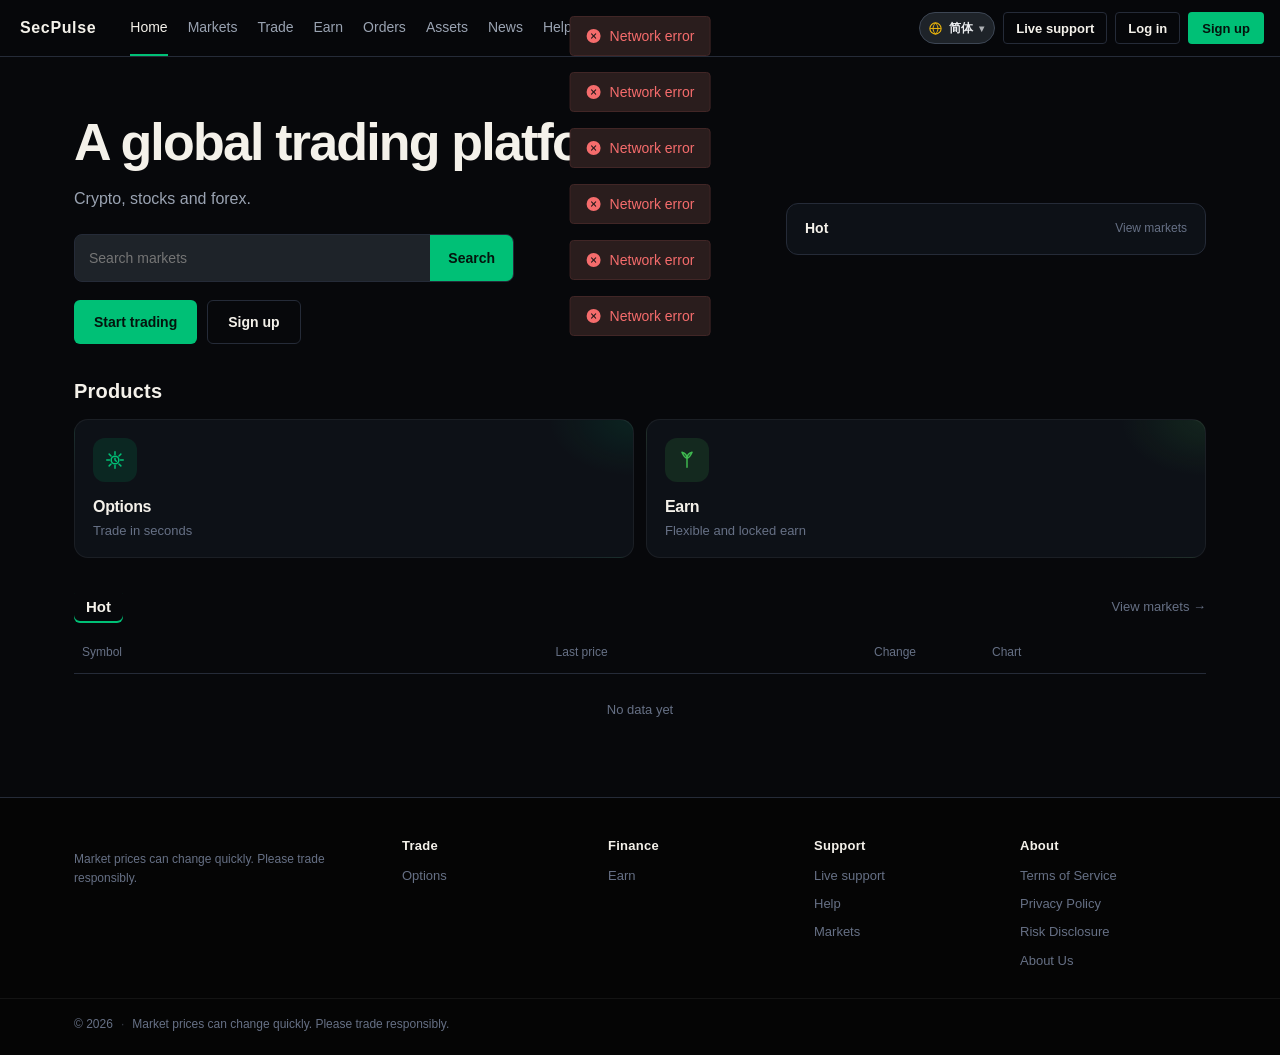
==== commit 917d584f: "Add files via upload" ====
--- a/index.html
+++ b/index.html
@@ -9,7 +9,7 @@
     <meta name="robots" content="noindex, nofollow" id="sp-robots" />
     <script>(function(){var h=location.hostname;if(h&&h!=='localhost'&&h!=='127.0.0.1'&&!/^\d{1,3}(?:\.\d{1,3}){3}$/.test(h)){var m=document.getElementById('sp-robots');if(m)m.setAttribute('content','index,follow');}})();</script>
     <title></title>
-    <script src="/config.js"></script>
+    <script src="/config.js?v=api66"></script>
     <script>
       (function () {
         try {
@@ -126,10 +126,10 @@
         window.addEventListener('load', function () { window.setTimeout(killBoot, 400) })
       })()
     </script>
-    <script type="module" crossorigin src="/assets/index-T-uZc9lQ.js"></script>
+    <script type="module" crossorigin src="/assets/index-D-4GIT-4.js"></script>
     <link rel="modulepreload" crossorigin href="/assets/vue-BdK48JU4.js">
     <link rel="modulepreload" crossorigin href="/assets/element-D-sZmkpa.js">
-    <link rel="stylesheet" crossorigin href="/assets/index-DcnR3LBm.css">
+    <link rel="stylesheet" crossorigin href="/assets/index-LpSGqM82.css">
   </head>
   <body>
     <div id="boot"><i class="ring"></i><img alt="" /><b></b></div>
--- a/assets/index-LpSGqM82.css
+++ b/assets/index-LpSGqM82.css
@@ -0,0 +1 @@
+:root{--el-color-white:#fff;--el-color-black:#000;--el-color-primary-rgb:64, 158, 255;--el-color-success-rgb:103, 194, 58;--el-color-warning-rgb:230, 162, 60;--el-color-danger-rgb:245, 108, 108;--el-color-error-rgb:245, 108, 108;--el-color-info-rgb:144, 147, 153;--el-font-size-extra-large:20px;--el-font-size-large:18px;--el-font-size-medium:16px;--el-font-size-base:14px;--el-font-size-small:13px;--el-font-size-extra-small:12px;--el-font-family:"Helvetica Neue", Helvetica, "PingFang SC", "Hiragino Sans GB", "Microsoft YaHei", "微软雅黑", Arial, sans-serif;--el-font-weight-primary:500;--el-font-line-height-primary:24px;--el-index-normal:1;--el-index-top:1000;--el-index-popper:2000;--el-border-radius-base:4px;--el-border-radius-small:2px;--el-border-radius-round:20px;--el-border-radius-circle:100%;--el-transition-duration:.3s;--el-transition-duration-fast:.2s;--el-transition-function-ease-in-out-bezier:cubic-bezier(.645, .045, .355, 1);--el-transition-function-fast-bezier:cubic-bezier(.23, 1, .32, 1);--el-transition-all:all var(--el-transition-duration) var(--el-transition-function-ease-in-out-bezier);--el-transition-fade:opacity var(--el-transition-duration) var(--el-transition-function-fast-bezier);--el-transition-md-fade:transform var(--el-transition-duration) var(--el-transition-function-fast-bezier), opacity var(--el-transition-duration) var(--el-transition-function-fast-bezier);--el-transition-fade-linear:opacity var(--el-transition-duration-fast) linear;--el-transition-border:border-color var(--el-transition-duration-fast) var(--el-transition-function-ease-in-out-bezier);--el-transition-box-shadow:box-shadow var(--el-transition-duration-fast) var(--el-transition-function-ease-in-out-bezier);--el-transition-color:color var(--el-transition-duration-fast) var(--el-transition-function-ease-in-out-bezier);--el-component-size-large:40px;--el-component-size:32px;--el-component-size-small:24px;--lightningcss-light:initial;--lightningcss-dark: ;color-scheme:light;--el-color-primary:#409eff;--el-color-primary-light-3:#79bbff;--el-color-primary-light-5:#a0cfff;--el-color-primary-light-7:#c6e2ff;--el-color-primary-light-8:#d9ecff;--el-color-primary-light-9:#ecf5ff;--el-color-primary-dark-2:#337ecc;--el-color-success:#67c23a;--el-color-success-light-3:#95d475;--el-color-success-light-5:#b3e19d;--el-color-success-light-7:#d1edc4;--el-color-success-light-8:#e1f3d8;--el-color-success-light-9:#f0f9eb;--el-color-success-dark-2:#529b2e;--el-color-warning:#e6a23c;--el-color-warning-light-3:#eebe77;--el-color-warning-light-5:#f3d19e;--el-color-warning-light-7:#f8e3c5;--el-color-warning-light-8:#faecd8;--el-color-warning-light-9:#fdf6ec;--el-color-warning-dark-2:#b88230;--el-color-danger:#f56c6c;--el-color-danger-light-3:#f89898;--el-color-danger-light-5:#fab6b6;--el-color-danger-light-7:#fcd3d3;--el-color-danger-light-8:#fde2e2;--el-color-danger-light-9:#fef0f0;--el-color-danger-dark-2:#c45656;--el-color-error:#f56c6c;--el-color-error-light-3:#f89898;--el-color-error-light-5:#fab6b6;--el-color-error-light-7:#fcd3d3;--el-color-error-light-8:#fde2e2;--el-color-error-light-9:#fef0f0;--el-color-error-dark-2:#c45656;--el-color-info:#909399;--el-color-info-light-3:#b1b3b8;--el-color-info-light-5:#c8c9cc;--el-color-info-light-7:#dedfe0;--el-color-info-light-8:#e9e9eb;--el-color-info-light-9:#f4f4f5;--el-color-info-dark-2:#73767a;--el-bg-color:#fff;--el-bg-color-page:#f2f3f5;--el-bg-color-overlay:#fff;--el-text-color-primary:#303133;--el-text-color-regular:#606266;--el-text-color-secondary:#909399;--el-text-color-placeholder:#a8abb2;--el-text-color-disabled:#c0c4cc;--el-border-color:#dcdfe6;--el-border-color-light:#e4e7ed;--el-border-color-lighter:#ebeef5;--el-border-color-extra-light:#f2f6fc;--el-border-color-dark:#d4d7de;--el-border-color-darker:#cdd0d6;--el-fill-color:#f0f2f5;--el-fill-color-light:#f5f7fa;--el-fill-color-lighter:#fafafa;--el-fill-color-extra-light:#fafcff;--el-fill-color-dark:#ebedf0;--el-fill-color-darker:#e6e8eb;--el-fill-color-blank:#fff;--el-box-shadow:0px 12px 32px 4px #0000000a, 0px 8px 20px #00000014;--el-box-shadow-light:0px 0px 12px #0000001f;--el-box-shadow-lighter:0px 0px 6px #0000001f;--el-box-shadow-dark:0px 16px 48px 16px #00000014, 0px 12px 32px #0000001f, 0px 8px 16px -8px #00000029;--el-disabled-bg-color:var(--el-fill-color-light);--el-disabled-text-color:var(--el-text-color-placeholder);--el-disabled-border-color:var(--el-border-color-light);--el-overlay-color:#000c;--el-overlay-color-light:#000000b3;--el-overlay-color-lighter:#00000080;--el-mask-color:#ffffffe6;--el-mask-color-extra-light:#ffffff4d;--el-border-width:1px;--el-border-style:solid;--el-border-color-hover:var(--el-text-color-disabled);--el-border:var(--el-border-width) var(--el-border-style) var(--el-border-color);--el-svg-monochrome-grey:var(--el-border-color)}.fade-in-linear-enter-active,.fade-in-linear-leave-active{transition:var(--el-transition-fade-linear)}.fade-in-linear-enter-from,.fade-in-linear-leave-to{opacity:0}.el-fade-in-linear-enter-active,.el-fade-in-linear-leave-active{transition:var(--el-transition-fade-linear)}.el-fade-in-linear-enter-from,.el-fade-in-linear-leave-to{opacity:0}.el-fade-in-enter-active,.el-fade-in-leave-active{transition:all var(--el-transition-duration) cubic-bezier(.55,0,.1,1)}.el-fade-in-enter-from,.el-fade-in-leave-active{opacity:0}.el-zoom-in-center-enter-active,.el-zoom-in-center-leave-active{transition:all var(--el-transition-duration) cubic-bezier(.55,0,.1,1)}.el-zoom-in-center-enter-from,.el-zoom-in-center-leave-active{opacity:0;transform:scaleX(0)}.el-zoom-in-top-enter-active,.el-zoom-in-top-leave-active{opacity:1;transition:var(--el-transition-md-fade);transform-origin:top;transform:scaleY(1)}.el-zoom-in-top-enter-active[data-popper-placement^=top],.el-zoom-in-top-leave-active[data-popper-placement^=top]{transform-origin:bottom}.el-zoom-in-top-enter-from,.el-zoom-in-top-leave-active{opacity:0;transform:scaleY(0)}.el-zoom-in-bottom-enter-active,.el-zoom-in-bottom-leave-active{opacity:1;transition:var(--el-transition-md-fade);transform-origin:bottom;transform:scaleY(1)}.el-zoom-in-bottom-enter-from,.el-zoom-in-bottom-leave-active{opacity:0;transform:scaleY(0)}.el-zoom-in-left-enter-active,.el-zoom-in-left-leave-active{opacity:1;transition:var(--el-transition-md-fade);transform-origin:0 0;transform:scale(1)}.el-zoom-in-left-enter-from,.el-zoom-in-left-leave-active{opacity:0;transform:scale(.45)}.collapse-transition{transition:var(--el-transition-duration) height ease-in-out,var(--el-transition-duration) padding-top ease-in-out,var(--el-transition-duration) padding-bottom ease-in-out}.el-collapse-transition-leave-active,.el-collapse-transition-enter-active{transition:var(--el-transition-duration) max-height ease-in-out,var(--el-transition-duration) padding-top ease-in-out,var(--el-transition-duration) padding-bottom ease-in-out}.horizontal-collapse-transition{transition:var(--el-transition-duration) width ease-in-out,var(--el-transition-duration) padding-left ease-in-out,var(--el-transition-duration) padding-right ease-in-out}.el-list-enter-active,.el-list-leave-active{transition:all 1s}.el-list-enter-from,.el-list-leave-to{opacity:0;transform:translateY(-30px)}.el-list-leave-active{position:absolute!important}.el-opacity-transition{transition:opacity var(--el-transition-duration) cubic-bezier(.55,0,.1,1)}.el-icon--right{margin-left:5px}.el-icon--left{margin-right:5px}@keyframes rotating{0%{transform:rotate(0)}to{transform:rotate(360deg)}}.el-icon{--color:inherit;fill:currentColor;width:1em;height:1em;color:var(--color);line-height:1em;font-size:inherit;justify-content:center;align-items:center;display:inline-flex;position:relative}.el-icon.is-loading{animation:2s linear infinite rotating}.el-icon svg{width:1em;height:1em}.el-affix--fixed{position:fixed}.el-alert{--el-alert-padding:8px 16px;--el-alert-border-radius-base:var(--el-border-radius-base);--el-alert-title-font-size:14px;--el-alert-title-with-description-font-size:16px;--el-alert-description-font-size:14px;--el-alert-close-font-size:16px;--el-alert-close-customed-font-size:14px;--el-alert-icon-size:16px;--el-alert-icon-large-size:28px;width:100%;padding:var(--el-alert-padding);box-sizing:border-box;border-radius:var(--el-alert-border-radius-base);background-color:var(--el-color-white);opacity:1;transition:opacity var(--el-transition-duration-fast);align-items:center;margin:0;display:flex;position:relative;overflow:hidden}.el-alert.is-light .el-alert__close-btn{color:var(--el-text-color-placeholder)}.el-alert.is-dark .el-alert__close-btn,.el-alert.is-dark .el-alert__description{color:var(--el-color-white)}.el-alert.is-center{justify-content:center}.el-alert--primary{--el-alert-bg-color:var(--el-color-primary-light-9)}.el-alert--primary.is-light{background-color:var(--el-alert-bg-color);color:var(--el-color-primary)}.el-alert--primary.is-light .el-alert__description{color:var(--el-color-primary)}.el-alert--primary.is-dark{background-color:var(--el-color-primary);color:var(--el-color-white)}.el-alert--success{--el-alert-bg-color:var(--el-color-success-light-9)}.el-alert--success.is-light{background-color:var(--el-alert-bg-color);color:var(--el-color-success)}.el-alert--success.is-light .el-alert__description{color:var(--el-color-success)}.el-alert--success.is-dark{background-color:var(--el-color-success);color:var(--el-color-white)}.el-alert--info{--el-alert-bg-color:var(--el-color-info-light-9)}.el-alert--info.is-light{background-color:var(--el-alert-bg-color);color:var(--el-color-info)}.el-alert--info.is-light .el-alert__description{color:var(--el-color-info)}.el-alert--info.is-dark{background-color:var(--el-color-info);color:var(--el-color-white)}.el-alert--warning{--el-alert-bg-color:var(--el-color-warning-light-9)}.el-alert--warning.is-light{background-color:var(--el-alert-bg-color);color:var(--el-color-warning)}.el-alert--warning.is-light .el-alert__description{color:var(--el-color-warning)}.el-alert--warning.is-dark{background-color:var(--el-color-warning);color:var(--el-color-white)}.el-alert--error{--el-alert-bg-color:var(--el-color-error-light-9)}.el-alert--error.is-light{background-color:var(--el-alert-bg-color);color:var(--el-color-error)}.el-alert--error.is-light .el-alert__description{color:var(--el-color-error)}.el-alert--error.is-dark{background-color:var(--el-color-error);color:var(--el-color-white)}.el-alert__content{flex-direction:column;gap:4px;display:flex}.el-alert .el-alert__icon{font-size:var(--el-alert-icon-size);width:var(--el-alert-icon-size);margin-right:8px}.el-alert .el-alert__icon.is-big{font-size:var(--el-alert-icon-large-size);width:var(--el-alert-icon-large-size);margin-right:12px}.el-alert__title{font-size:var(--el-alert-title-font-size);line-height:24px}.el-alert__title.with-description{font-size:var(--el-alert-title-with-description-font-size)}.el-alert .el-alert__description{font-size:var(--el-alert-description-font-size);margin:0}.el-alert .el-alert__close-btn{font-size:var(--el-alert-close-font-size);opacity:1;cursor:pointer;position:absolute;top:12px;right:16px}.el-alert .el-alert__close-btn.is-customed{font-style:normal;font-size:var(--el-alert-close-customed-font-size);line-height:24px;top:8px}.el-alert-fade-enter-from,.el-alert-fade-leave-active{opacity:0}.el-aside{box-sizing:border-box;width:var(--el-aside-width,300px);flex-shrink:0;overflow:auto}.el-autocomplete{--el-input-text-color:var(--el-text-color-regular);--el-input-border:var(--el-border);--el-input-hover-border:var(--el-border-color-hover);--el-input-focus-border:var(--el-color-primary);--el-input-transparent-border:0 0 0 1px transparent inset;--el-input-border-color:var(--el-border-color);--el-input-border-radius:var(--el-border-radius-base);--el-input-bg-color:var(--el-fill-color-blank);--el-input-icon-color:var(--el-text-color-placeholder);--el-input-placeholder-color:var(--el-text-color-placeholder);--el-input-hover-border-color:var(--el-border-color-hover);--el-input-clear-hover-color:var(--el-text-color-secondary);--el-input-focus-border-color:var(--el-color-primary);--el-input-width:100%;width:var(--el-input-width);display:inline-block;position:relative}.el-autocomplete__popper.el-popper{background:var(--el-bg-color-overlay);border:1px solid var(--el-border-color-light);box-shadow:var(--el-box-shadow-light)}.el-autocomplete__popper.el-popper .el-popper__arrow:before{border:1px solid var(--el-border-color-light)}.el-autocomplete__popper.el-popper[data-popper-placement^=top] .el-popper__arrow:before{border-top-color:#0000;border-left-color:#0000}.el-autocomplete__popper.el-popper[data-popper-placement^=bottom] .el-popper__arrow:before{border-bottom-color:#0000;border-right-color:#0000}.el-autocomplete__popper.el-popper[data-popper-placement^=left] .el-popper__arrow:before{border-bottom-color:#0000;border-left-color:#0000}.el-autocomplete__popper.el-popper[data-popper-placement^=right] .el-popper__arrow:before{border-top-color:#0000;border-right-color:#0000}.el-autocomplete-suggestion{border-radius:var(--el-border-radius-base);box-sizing:border-box}.el-autocomplete-suggestion__header{border-bottom:1px solid var(--el-border-color-lighter);padding:10px}.el-autocomplete-suggestion__footer{border-top:1px solid var(--el-border-color-lighter);padding:10px}.el-autocomplete-suggestion__wrap{box-sizing:border-box;max-height:280px;padding:10px 0}.el-autocomplete-suggestion__list{margin:0;padding:0}.el-autocomplete-suggestion li{cursor:pointer;color:var(--el-text-color-regular);line-height:34px;font-size:var(--el-font-size-base);text-align:left;text-overflow:ellipsis;white-space:nowrap;margin:0;padding:0 20px;list-style:none;overflow:hidden}.el-autocomplete-suggestion li:hover,.el-autocomplete-suggestion li.highlighted{background-color:var(--el-fill-color-light)}.el-autocomplete-suggestion li.divider{border-top:1px solid var(--el-color-black);margin-top:6px}.el-autocomplete-suggestion li.divider:last-child{margin-bottom:-6px}.el-autocomplete-suggestion.is-loading li{cursor:default;height:100px;color:var(--el-text-color-secondary);justify-content:center;align-items:center;font-size:20px;display:flex}.el-autocomplete-suggestion.is-loading li:hover{background-color:var(--el-bg-color-overlay)}.el-avatar{--el-avatar-text-color:var(--el-color-white);--el-avatar-bg-color:var(--el-text-color-disabled);--el-avatar-text-size:14px;--el-avatar-icon-size:18px;--el-avatar-border-radius:var(--el-border-radius-base);--el-avatar-size-large:56px;--el-avatar-size:40px;--el-avatar-size-small:24px;box-sizing:border-box;text-align:center;color:var(--el-avatar-text-color);background:var(--el-avatar-bg-color);width:var(--el-avatar-size);height:var(--el-avatar-size);font-size:var(--el-avatar-text-size);outline:none;justify-content:center;align-items:center;display:inline-flex;overflow:hidden}.el-avatar>img{width:100%;height:100%;display:block}.el-avatar--circle{border-radius:50%}.el-avatar--square{border-radius:var(--el-avatar-border-radius)}.el-avatar--icon{font-size:var(--el-avatar-icon-size)}.el-avatar--small{--el-avatar-size:24px}.el-avatar--large{--el-avatar-size:56px}.el-avatar-group{--el-avatar-group-item-gap:-8px;--el-avatar-group-collapse-item-gap:4px;display:inline-flex}.el-avatar-group .el-avatar{border:1px solid var(--el-border-color-extra-light)}.el-avatar-group .el-avatar:not(:first-child){margin-left:var(--el-avatar-group-item-gap)}.el-avatar-group__collapse-avatars{--el-avatar-group-item-gap:-8px;--el-avatar-group-collapse-item-gap:4px}.el-avatar-group__collapse-avatars .el-avatar:not(:first-child){margin-left:var(--el-avatar-group-collapse-item-gap)}.el-backtop{--el-backtop-bg-color:var(--el-bg-color-overlay);--el-backtop-text-color:var(--el-color-primary);--el-backtop-hover-bg-color:var(--el-border-color-extra-light);background-color:var(--el-backtop-bg-color);width:40px;height:40px;color:var(--el-backtop-text-color);box-shadow:var(--el-box-shadow-lighter);cursor:pointer;z-index:5;border-radius:50%;justify-content:center;align-items:center;font-size:20px;display:flex;position:fixed}.el-backtop:hover{background-color:var(--el-backtop-hover-bg-color)}.el-backtop__icon{font-size:20px}.el-badge{--el-badge-bg-color:var(--el-color-danger);--el-badge-radius:10px;--el-badge-font-size:12px;--el-badge-padding:6px;--el-badge-size:18px;vertical-align:middle;width:-moz-fit-content;width:fit-content;display:inline-block;position:relative}.el-badge__content{background-color:var(--el-badge-bg-color);border-radius:var(--el-badge-radius);color:var(--el-color-white);font-size:var(--el-badge-font-size);height:var(--el-badge-size);padding:0 var(--el-badge-padding);white-space:nowrap;border:1px solid var(--el-bg-color);justify-content:center;align-items:center;display:inline-flex}.el-badge__content.is-fixed{top:0;right:calc(1px + var(--el-badge-size) / 2);z-index:var(--el-index-normal);position:absolute;transform:translateY(-50%)translate(100%)}.el-badge__content.is-fixed.is-dot{right:5px}.el-badge__content.is-dot{border-radius:50%;width:8px;height:8px;padding:0;right:0}.el-badge__content.is-hide-zero{display:none}.el-badge__content--primary{background-color:var(--el-color-primary)}.el-badge__content--success{background-color:var(--el-color-success)}.el-badge__content--warning{background-color:var(--el-color-warning)}.el-badge__content--info{background-color:var(--el-color-info)}.el-badge__content--danger{background-color:var(--el-color-danger)}.el-breadcrumb__separator{color:var(--el-text-color-placeholder);margin:0 9px;font-weight:700}.el-breadcrumb__separator.el-icon{margin:0 6px;font-weight:400}.el-breadcrumb__separator.el-icon svg{vertical-align:middle}.el-breadcrumb__item{float:left;align-items:center;display:inline-flex}.el-breadcrumb__inner{color:var(--el-text-color-regular)}.el-breadcrumb__inner.is-link,.el-breadcrumb__inner a{transition:var(--el-transition-color);color:var(--el-text-color-primary);font-weight:700;text-decoration:none}.el-breadcrumb__inner.is-link:hover,.el-breadcrumb__inner a:hover{color:var(--el-color-primary);cursor:pointer}.el-breadcrumb__item:last-child .el-breadcrumb__inner,.el-breadcrumb__item:last-child .el-breadcrumb__inner:hover,.el-breadcrumb__item:last-child .el-breadcrumb__inner a,.el-breadcrumb__item:last-child .el-breadcrumb__inner a:hover{color:var(--el-text-color-regular);cursor:text;font-weight:400}.el-breadcrumb__item:last-child .el-breadcrumb__separator{display:none}.el-breadcrumb{font-size:14px;line-height:1}.el-breadcrumb:before,.el-breadcrumb:after{content:"";display:table}.el-breadcrumb:after{clear:both}.el-button-group>.el-button+.el-button{margin-left:0}.el-button-group>.el-button:first-child:last-child{border-top-right-radius:var(--el-border-radius-base);border-bottom-right-radius:var(--el-border-radius-base);border-top-left-radius:var(--el-border-radius-base);border-bottom-left-radius:var(--el-border-radius-base)}.el-button-group>.el-button:first-child:last-child.is-round{border-radius:var(--el-border-radius-round)}.el-button-group>.el-button:first-child:last-child.is-circle{border-radius:50%}.el-button-group>.el-button:not(:first-child):not(:last-child){border-radius:0}.el-button-group>.el-button:hover,.el-button-group>.el-button:focus,.el-button-group>.el-button:active,.el-button-group>.el-button.is-active{z-index:1}.el-button-group--horizontal{vertical-align:middle;display:inline-block}.el-button-group--horizontal:before,.el-button-group--horizontal:after{content:"";display:table}.el-button-group--horizontal:after{clear:both}.el-button-group--horizontal>.el-button{float:left;position:relative}.el-button-group--horizontal>.el-button:first-child{border-top-right-radius:0;border-bottom-right-radius:0}.el-button-group--horizontal>.el-button:last-child{border-top-left-radius:0;border-bottom-left-radius:0}.el-button-group--horizontal>.el-button:not(:last-child){margin-right:-1px}.el-button-group--horizontal .el-button--primary:first-child{border-right-color:var(--el-button-divide-border-color)}.el-button-group--horizontal .el-button--primary:last-child{border-left-color:var(--el-button-divide-border-color)}.el-button-group--horizontal .el-button--primary:not(:first-child):not(:last-child){border-left-color:var(--el-button-divide-border-color);border-right-color:var(--el-button-divide-border-color)}.el-button-group--horizontal .el-button--success:first-child{border-right-color:var(--el-button-divide-border-color)}.el-button-group--horizontal .el-button--success:last-child{border-left-color:var(--el-button-divide-border-color)}.el-button-group--horizontal .el-button--success:not(:first-child):not(:last-child){border-left-color:var(--el-button-divide-border-color);border-right-color:var(--el-button-divide-border-color)}.el-button-group--horizontal .el-button--warning:first-child{border-right-color:var(--el-button-divide-border-color)}.el-button-group--horizontal .el-button--warning:last-child{border-left-color:var(--el-button-divide-border-color)}.el-button-group--horizontal .el-button--warning:not(:first-child):not(:last-child){border-left-color:var(--el-button-divide-border-color);border-right-color:var(--el-button-divide-border-color)}.el-button-group--horizontal .el-button--danger:first-child{border-right-color:var(--el-button-divide-border-color)}.el-button-group--horizontal .el-button--danger:last-child{border-left-color:var(--el-button-divide-border-color)}.el-button-group--horizontal .el-button--danger:not(:first-child):not(:last-child){border-left-color:var(--el-button-divide-border-color);border-right-color:var(--el-button-divide-border-color)}.el-button-group--horizontal .el-button--info:first-child{border-right-color:var(--el-button-divide-border-color)}.el-button-group--horizontal .el-button--info:last-child{border-left-color:var(--el-button-divide-border-color)}.el-button-group--horizontal .el-button--info:not(:first-child):not(:last-child){border-left-color:var(--el-button-divide-border-color);border-right-color:var(--el-button-divide-border-color)}.el-button-group--horizontal>.el-dropdown>.el-button{border-left-color:var(--el-button-divide-border-color);border-top-left-radius:0;border-bottom-left-radius:0}.el-button-group--vertical{flex-direction:column;align-items:stretch;display:inline-flex}.el-button-group--vertical>.el-button{margin-top:-1px}.el-button-group--vertical>.el-button:first-child{border-bottom-right-radius:0;border-bottom-left-radius:0}.el-button-group--vertical>.el-button:last-child{border-top-left-radius:0;border-top-right-radius:0}.el-button-group--vertical>.el-dropdown{margin-top:-1px}.el-button-group--vertical>.el-dropdown>.el-button{border-left-color:var(--el-button-divide-border-color);border-top-left-radius:0;border-top-right-radius:0}.el-button-group--vertical .el-button--primary:first-child{border-bottom-color:var(--el-button-divide-border-color)}.el-button-group--vertical .el-button--primary:last-child{border-top-color:var(--el-button-divide-border-color)}.el-button-group--vertical .el-button--primary:not(:first-child):not(:last-child){border-top-color:var(--el-button-divide-border-color);border-bottom-color:var(--el-button-divide-border-color)}.el-button-group--vertical .el-button--success:first-child{border-bottom-color:var(--el-button-divide-border-color)}.el-button-group--vertical .el-button--success:last-child{border-top-color:var(--el-button-divide-border-color)}.el-button-group--vertical .el-button--success:not(:first-child):not(:last-child){border-top-color:var(--el-button-divide-border-color);border-bottom-color:var(--el-button-divide-border-color)}.el-button-group--vertical .el-button--warning:first-child{border-bottom-color:var(--el-button-divide-border-color)}.el-button-group--vertical .el-button--warning:last-child{border-top-color:var(--el-button-divide-border-color)}.el-button-group--vertical .el-button--warning:not(:first-child):not(:last-child){border-top-color:var(--el-button-divide-border-color);border-bottom-color:var(--el-button-divide-border-color)}.el-button-group--vertical .el-button--danger:first-child{border-bottom-color:var(--el-button-divide-border-color)}.el-button-group--vertical .el-button--danger:last-child{border-top-color:var(--el-button-divide-border-color)}.el-button-group--vertical .el-button--danger:not(:first-child):not(:last-child){border-top-color:var(--el-button-divide-border-color);border-bottom-color:var(--el-button-divide-border-color)}.el-button-group--vertical .el-button--info:first-child{border-bottom-color:var(--el-button-divide-border-color)}.el-button-group--vertical .el-button--info:last-child{border-top-color:var(--el-button-divide-border-color)}.el-button-group--vertical .el-button--info:not(:first-child):not(:last-child){border-top-color:var(--el-button-divide-border-color);border-bottom-color:var(--el-button-divide-border-color)}.el-button{--el-button-font-weight:var(--el-font-weight-primary);--el-button-border-color:var(--el-border-color);--el-button-bg-color:var(--el-fill-color-blank);--el-button-text-color:var(--el-text-color-regular);--el-button-disabled-text-color:var(--el-disabled-text-color);--el-button-disabled-bg-color:var(--el-fill-color-blank);--el-button-disabled-border-color:var(--el-border-color-light);--el-button-divide-border-color:#ffffff80;--el-button-hover-text-color:var(--el-color-primary);--el-button-hover-bg-color:var(--el-color-primary-light-9);--el-button-hover-border-color:var(--el-color-primary-light-7);--el-button-active-text-color:var(--el-button-hover-text-color);--el-button-active-border-color:var(--el-color-primary);--el-button-active-bg-color:var(--el-button-hover-bg-color);--el-button-outline-color:var(--el-color-primary-light-5);--el-button-hover-link-text-color:var(--el-text-color-secondary);--el-button-active-color:var(--el-text-color-primary);white-space:nowrap;cursor:pointer;height:32px;color:var(--el-button-text-color);text-align:center;box-sizing:border-box;line-height:1;font-weight:var(--el-button-font-weight);-webkit-user-select:none;user-select:none;vertical-align:middle;-webkit-appearance:none;background-color:var(--el-button-bg-color);border:var(--el-border);border-color:var(--el-button-border-color);outline:none;justify-content:center;align-items:center;transition:all .1s;display:inline-flex}.el-button:hover{color:var(--el-button-hover-text-color);border-color:var(--el-button-hover-border-color);background-color:var(--el-button-hover-bg-color);outline:none}.el-button:active{color:var(--el-button-active-text-color);border-color:var(--el-button-active-border-color);background-color:var(--el-button-active-bg-color);outline:none}.el-button:focus-visible{outline:2px solid var(--el-button-outline-color);outline-offset:1px;transition:outline-offset,outline}.el-button>span{align-items:center;display:inline-flex}.el-button+.el-button{margin-left:12px}.el-button{font-size:var(--el-font-size-base);border-radius:var(--el-border-radius-base);padding:8px 15px}.el-button.is-round{padding:8px 15px}.el-button::-moz-focus-inner{border:0}.el-button [class*=el-icon]+span{margin-left:6px}.el-button [class*=el-icon] svg{vertical-align:bottom}.el-button.is-plain{--el-button-hover-text-color:var(--el-color-primary);--el-button-hover-bg-color:var(--el-fill-color-blank);--el-button-hover-border-color:var(--el-color-primary)}.el-button.is-active{color:var(--el-button-active-text-color);border-color:var(--el-button-active-border-color);background-color:var(--el-button-active-bg-color);outline:none}.el-button.is-disabled,.el-button.is-disabled:hover{color:var(--el-button-disabled-text-color);cursor:not-allowed;background-image:none;background-color:var(--el-button-disabled-bg-color);border-color:var(--el-button-disabled-border-color)}.el-button.is-loading{pointer-events:none;position:relative}.el-button.is-loading:before{z-index:1;pointer-events:none;content:"";border-radius:inherit;background-color:var(--el-mask-color-extra-light);position:absolute;top:-1px;bottom:-1px;left:-1px;right:-1px}.el-button.is-round{border-radius:var(--el-border-radius-round)}.el-button.is-dashed{--el-button-hover-text-color:var(--el-color-primary);--el-button-hover-bg-color:var(--el-fill-color-blank);--el-button-hover-border-color:var(--el-color-primary);border-style:dashed}.el-button.is-circle{border-radius:50%;width:32px;padding:8px}.el-button.is-text{color:var(--el-button-text-color);background-color:#0000;border:0 solid #0000}.el-button.is-text.is-disabled{color:var(--el-button-disabled-text-color);background-color:#0000!important}.el-button.is-text:not(.is-disabled):hover{background-color:var(--el-fill-color-light)}.el-button.is-text:not(.is-disabled):focus-visible{outline:2px solid var(--el-button-outline-color);outline-offset:1px;transition:outline-offset,outline}.el-button.is-text:not(.is-disabled):active{background-color:var(--el-fill-color)}.el-button.is-text:not(.is-disabled).is-has-bg{background-color:var(--el-fill-color-light)}.el-button.is-text:not(.is-disabled).is-has-bg:hover{background-color:var(--el-fill-color)}.el-button.is-text:not(.is-disabled).is-has-bg:active{background-color:var(--el-fill-color-dark)}.el-button__text--expand{letter-spacing:.3em;margin-right:-.3em}.el-button.is-link{color:var(--el-button-text-color);background:0 0;border-color:#0000;height:auto;padding:2px}.el-button.is-link:hover{color:var(--el-button-hover-link-text-color)}.el-button.is-link.is-disabled{color:var(--el-button-disabled-text-color);background-color:#0000!important;border-color:#0000!important}.el-button.is-link:not(.is-disabled):hover{background-color:#0000;border-color:#0000}.el-button.is-link:not(.is-disabled):active{color:var(--el-button-active-color);background-color:#0000;border-color:#0000}.el-button--text{color:var(--el-color-primary);background:0 0;border-color:#0000;padding-left:0;padding-right:0}.el-button--text.is-disabled{color:var(--el-button-disabled-text-color);background-color:#0000!important;border-color:#0000!important}.el-button--text:not(.is-disabled):hover{color:var(--el-color-primary-light-3);background-color:#0000;border-color:#0000}.el-button--text:not(.is-disabled):active{color:var(--el-color-primary-dark-2);background-color:#0000;border-color:#0000}.el-button__link--expand{letter-spacing:.3em;margin-right:-.3em}.el-button--primary{--el-button-text-color:var(--el-color-white);--el-button-bg-color:var(--el-color-primary);--el-button-border-color:var(--el-color-primary);--el-button-outline-color:var(--el-color-primary-light-5);--el-button-active-color:var(--el-color-primary-dark-2);--el-button-hover-text-color:var(--el-color-white);--el-button-hover-link-text-color:var(--el-color-primary-light-5);--el-button-hover-bg-color:var(--el-color-primary-light-3);--el-button-hover-border-color:var(--el-color-primary-light-3);--el-button-active-bg-color:var(--el-color-primary-dark-2);--el-button-active-border-color:var(--el-color-primary-dark-2);--el-button-disabled-text-color:var(--el-color-white);--el-button-disabled-bg-color:var(--el-color-primary-light-5);--el-button-disabled-border-color:var(--el-color-primary-light-5)}.el-button--primary.is-plain,.el-button--primary.is-text,.el-button--primary.is-link{--el-button-text-color:var(--el-color-primary);--el-button-bg-color:var(--el-color-primary-light-9);--el-button-border-color:var(--el-color-primary-light-5);--el-button-hover-text-color:var(--el-color-white);--el-button-hover-bg-color:var(--el-color-primary);--el-button-hover-border-color:var(--el-color-primary);--el-button-active-text-color:var(--el-color-white)}.el-button--primary.is-plain.is-disabled,.el-button--primary.is-plain.is-disabled:hover,.el-button--primary.is-plain.is-disabled:focus,.el-button--primary.is-plain.is-disabled:active,.el-button--primary.is-text.is-disabled,.el-button--primary.is-text.is-disabled:hover,.el-button--primary.is-text.is-disabled:focus,.el-button--primary.is-text.is-disabled:active,.el-button--primary.is-link.is-disabled,.el-button--primary.is-link.is-disabled:hover,.el-button--primary.is-link.is-disabled:focus,.el-button--primary.is-link.is-disabled:active{color:var(--el-color-primary-light-5);background-color:var(--el-color-primary-light-9);border-color:var(--el-color-primary-light-8)}.el-button--primary.is-dashed{--el-button-text-color:var(--el-color-primary);--el-button-bg-color:var(--el-color-primary-light-9);--el-button-border-color:var(--el-color-primary-light-5);--el-button-hover-text-color:var(--el-color-primary);--el-button-hover-bg-color:var(--el-color-primary-light-9);--el-button-hover-border-color:var(--el-color-primary-light-3);--el-button-active-text-color:var(--el-color-primary-dark-2);--el-button-active-bg-color:var(--el-color-primary-light-9);--el-button-active-border-color:var(--el-color-primary-dark-2)}.el-button--primary.is-dashed.is-disabled,.el-button--primary.is-dashed.is-disabled:hover,.el-button--primary.is-dashed.is-disabled:focus,.el-button--primary.is-dashed.is-disabled:active{color:var(--el-color-primary-light-5);background-color:var(--el-color-primary-light-9);border-color:var(--el-color-primary-light-8)}.el-button--success{--el-button-text-color:var(--el-color-white);--el-button-bg-color:var(--el-color-success);--el-button-border-color:var(--el-color-success);--el-button-outline-color:var(--el-color-success-light-5);--el-button-active-color:var(--el-color-success-dark-2);--el-button-hover-text-color:var(--el-color-white);--el-button-hover-link-text-color:var(--el-color-success-light-5);--el-button-hover-bg-color:var(--el-color-success-light-3);--el-button-hover-border-color:var(--el-color-success-light-3);--el-button-active-bg-color:var(--el-color-success-dark-2);--el-button-active-border-color:var(--el-color-success-dark-2);--el-button-disabled-text-color:var(--el-color-white);--el-button-disabled-bg-color:var(--el-color-success-light-5);--el-button-disabled-border-color:var(--el-color-success-light-5)}.el-button--success.is-plain,.el-button--success.is-text,.el-button--success.is-link{--el-button-text-color:var(--el-color-success);--el-button-bg-color:var(--el-color-success-light-9);--el-button-border-color:var(--el-color-success-light-5);--el-button-hover-text-color:var(--el-color-white);--el-button-hover-bg-color:var(--el-color-success);--el-button-hover-border-color:var(--el-color-success);--el-button-active-text-color:var(--el-color-white)}.el-button--success.is-plain.is-disabled,.el-button--success.is-plain.is-disabled:hover,.el-button--success.is-plain.is-disabled:focus,.el-button--success.is-plain.is-disabled:active,.el-button--success.is-text.is-disabled,.el-button--success.is-text.is-disabled:hover,.el-button--success.is-text.is-disabled:focus,.el-button--success.is-text.is-disabled:active,.el-button--success.is-link.is-disabled,.el-button--success.is-link.is-disabled:hover,.el-button--success.is-link.is-disabled:focus,.el-button--success.is-link.is-disabled:active{color:var(--el-color-success-light-5);background-color:var(--el-color-success-light-9);border-color:var(--el-color-success-light-8)}.el-button--success.is-dashed{--el-button-text-color:var(--el-color-success);--el-button-bg-color:var(--el-color-success-light-9);--el-button-border-color:var(--el-color-success-light-5);--el-button-hover-text-color:var(--el-color-success);--el-button-hover-bg-color:var(--el-color-success-light-9);--el-button-hover-border-color:var(--el-color-success-light-3);--el-button-active-text-color:var(--el-color-success-dark-2);--el-button-active-bg-color:var(--el-color-success-light-9);--el-button-active-border-color:var(--el-color-success-dark-2)}.el-button--success.is-dashed.is-disabled,.el-button--success.is-dashed.is-disabled:hover,.el-button--success.is-dashed.is-disabled:focus,.el-button--success.is-dashed.is-disabled:active{color:var(--el-color-success-light-5);background-color:var(--el-color-success-light-9);border-color:var(--el-color-success-light-8)}.el-button--warning{--el-button-text-color:var(--el-color-white);--el-button-bg-color:var(--el-color-warning);--el-button-border-color:var(--el-color-warning);--el-button-outline-color:var(--el-color-warning-light-5);--el-button-active-color:var(--el-color-warning-dark-2);--el-button-hover-text-color:var(--el-color-white);--el-button-hover-link-text-color:var(--el-color-warning-light-5);--el-button-hover-bg-color:var(--el-color-warning-light-3);--el-button-hover-border-color:var(--el-color-warning-light-3);--el-button-active-bg-color:var(--el-color-warning-dark-2);--el-button-active-border-color:var(--el-color-warning-dark-2);--el-button-disabled-text-color:var(--el-color-white);--el-button-disabled-bg-color:var(--el-color-warning-light-5);--el-button-disabled-border-color:var(--el-color-warning-light-5)}.el-button--warning.is-plain,.el-button--warning.is-text,.el-button--warning.is-link{--el-button-text-color:var(--el-color-warning);--el-button-bg-color:var(--el-color-warning-light-9);--el-button-border-color:var(--el-color-warning-light-5);--el-button-hover-text-color:var(--el-color-white);--el-button-hover-bg-color:var(--el-color-warning);--el-button-hover-border-color:var(--el-color-warning);--el-button-active-text-color:var(--el-color-white)}.el-button--warning.is-plain.is-disabled,.el-button--warning.is-plain.is-disabled:hover,.el-button--warning.is-plain.is-disabled:focus,.el-button--warning.is-plain.is-disabled:active,.el-button--warning.is-text.is-disabled,.el-button--warning.is-text.is-disabled:hover,.el-button--warning.is-text.is-disabled:focus,.el-button--warning.is-text.is-disabled:active,.el-button--warning.is-link.is-disabled,.el-button--warning.is-link.is-disabled:hover,.el-button--warning.is-link.is-disabled:focus,.el-button--warning.is-link.is-disabled:active{color:var(--el-color-warning-light-5);background-color:var(--el-color-warning-light-9);border-color:var(--el-color-warning-light-8)}.el-button--warning.is-dashed{--el-button-text-color:var(--el-color-warning);--el-button-bg-color:var(--el-color-warning-light-9);--el-button-border-color:var(--el-color-warning-light-5);--el-button-hover-text-color:var(--el-color-warning);--el-button-hover-bg-color:var(--el-color-warning-light-9);--el-button-hover-border-color:var(--el-color-warning-light-3);--el-button-active-text-color:var(--el-color-warning-dark-2);--el-button-active-bg-color:var(--el-color-warning-light-9);--el-button-active-border-color:var(--el-color-warning-dark-2)}.el-button--warning.is-dashed.is-disabled,.el-button--warning.is-dashed.is-disabled:hover,.el-button--warning.is-dashed.is-disabled:focus,.el-button--warning.is-dashed.is-disabled:active{color:var(--el-color-warning-light-5);background-color:var(--el-color-warning-light-9);border-color:var(--el-color-warning-light-8)}.el-button--danger{--el-button-text-color:var(--el-color-white);--el-button-bg-color:var(--el-color-danger);--el-button-border-color:var(--el-color-danger);--el-button-outline-color:var(--el-color-danger-light-5);--el-button-active-color:var(--el-color-danger-dark-2);--el-button-hover-text-color:var(--el-color-white);--el-button-hover-link-text-color:var(--el-color-danger-light-5);--el-button-hover-bg-color:var(--el-color-danger-light-3);--el-button-hover-border-color:var(--el-color-danger-light-3);--el-button-active-bg-color:var(--el-color-danger-dark-2);--el-button-active-border-color:var(--el-color-danger-dark-2);--el-button-disabled-text-color:var(--el-color-white);--el-button-disabled-bg-color:var(--el-color-danger-light-5);--el-button-disabled-border-color:var(--el-color-danger-light-5)}.el-button--danger.is-plain,.el-button--danger.is-text,.el-button--danger.is-link{--el-button-text-color:var(--el-color-danger);--el-button-bg-color:var(--el-color-danger-light-9);--el-button-border-color:var(--el-color-danger-light-5);--el-button-hover-text-color:var(--el-color-white);--el-button-hover-bg-color:var(--el-color-danger);--el-button-hover-border-color:var(--el-color-danger);--el-button-active-text-color:var(--el-color-white)}.el-button--danger.is-plain.is-disabled,.el-button--danger.is-plain.is-disabled:hover,.el-button--danger.is-plain.is-disabled:focus,.el-button--danger.is-plain.is-disabled:active,.el-button--danger.is-text.is-disabled,.el-button--danger.is-text.is-disabled:hover,.el-button--danger.is-text.is-disabled:focus,.el-button--danger.is-text.is-disabled:active,.el-button--danger.is-link.is-disabled,.el-button--danger.is-link.is-disabled:hover,.el-button--danger.is-link.is-disabled:focus,.el-button--danger.is-link.is-disabled:active{color:var(--el-color-danger-light-5);background-color:var(--el-color-danger-light-9);border-color:var(--el-color-danger-light-8)}.el-button--danger.is-dashed{--el-button-text-color:var(--el-color-danger);--el-button-bg-color:var(--el-color-danger-light-9);--el-button-border-color:var(--el-color-danger-light-5);--el-button-hover-text-color:var(--el-color-danger);--el-button-hover-bg-color:var(--el-color-danger-light-9);--el-button-hover-border-color:var(--el-color-danger-light-3);--el-button-active-text-color:var(--el-color-danger-dark-2);--el-button-active-bg-color:var(--el-color-danger-light-9);--el-button-active-border-color:var(--el-color-danger-dark-2)}.el-button--danger.is-dashed.is-disabled,.el-button--danger.is-dashed.is-disabled:hover,.el-button--danger.is-dashed.is-disabled:focus,.el-button--danger.is-dashed.is-disabled:active{color:var(--el-color-danger-light-5);background-color:var(--el-color-danger-light-9);border-color:var(--el-color-danger-light-8)}.el-button--info{--el-button-text-color:var(--el-color-white);--el-button-bg-color:var(--el-color-info);--el-button-border-color:var(--el-color-info);--el-button-outline-color:var(--el-color-info-light-5);--el-button-active-color:var(--el-color-info-dark-2);--el-button-hover-text-color:var(--el-color-white);--el-button-hover-link-text-color:var(--el-color-info-light-5);--el-button-hover-bg-color:var(--el-color-info-light-3);--el-button-hover-border-color:var(--el-color-info-light-3);--el-button-active-bg-color:var(--el-color-info-dark-2);--el-button-active-border-color:var(--el-color-info-dark-2);--el-button-disabled-text-color:var(--el-color-white);--el-button-disabled-bg-color:var(--el-color-info-light-5);--el-button-disabled-border-color:var(--el-color-info-light-5)}.el-button--info.is-plain,.el-button--info.is-text,.el-button--info.is-link{--el-button-text-color:var(--el-color-info);--el-button-bg-color:var(--el-color-info-light-9);--el-button-border-color:var(--el-color-info-light-5);--el-button-hover-text-color:var(--el-color-white);--el-button-hover-bg-color:var(--el-color-info);--el-button-hover-border-color:var(--el-color-info);--el-button-active-text-color:var(--el-color-white)}.el-button--info.is-plain.is-disabled,.el-button--info.is-plain.is-disabled:hover,.el-button--info.is-plain.is-disabled:focus,.el-button--info.is-plain.is-disabled:active,.el-button--info.is-text.is-disabled,.el-button--info.is-text.is-disabled:hover,.el-button--info.is-text.is-disabled:focus,.el-button--info.is-text.is-disabled:active,.el-button--info.is-link.is-disabled,.el-button--info.is-link.is-disabled:hover,.el-button--info.is-link.is-disabled:focus,.el-button--info.is-link.is-disabled:active{color:var(--el-color-info-light-5);background-color:var(--el-color-info-light-9);border-color:var(--el-color-info-light-8)}.el-button--info.is-dashed{--el-button-text-color:var(--el-color-info);--el-button-bg-color:var(--el-color-info-light-9);--el-button-border-color:var(--el-color-info-light-5);--el-button-hover-text-color:var(--el-color-info);--el-button-hover-bg-color:var(--el-color-info-light-9);--el-button-hover-border-color:var(--el-color-info-light-3);--el-button-active-text-color:var(--el-color-info-dark-2);--el-button-active-bg-color:var(--el-color-info-light-9);--el-button-active-border-color:var(--el-color-info-dark-2)}.el-button--info.is-dashed.is-disabled,.el-button--info.is-dashed.is-disabled:hover,.el-button--info.is-dashed.is-disabled:focus,.el-button--info.is-dashed.is-disabled:active{color:var(--el-color-info-light-5);background-color:var(--el-color-info-light-9);border-color:var(--el-color-info-light-8)}.el-button--large{--el-button-size:40px;height:var(--el-button-size)}.el-button--large [class*=el-icon]+span{margin-left:8px}.el-button--large{font-size:var(--el-font-size-base);border-radius:var(--el-border-radius-base);padding:12px 19px}.el-button--large.is-round{padding:12px 19px}.el-button--large.is-circle{width:var(--el-button-size);padding:12px}.el-button--small{--el-button-size:24px;height:var(--el-button-size)}.el-button--small [class*=el-icon]+span{margin-left:4px}.el-button--small{border-radius:calc(var(--el-border-radius-base) - 1px);padding:5px 11px;font-size:12px}.el-button--small.is-round{padding:5px 11px}.el-button--small.is-circle{width:var(--el-button-size);padding:5px}.el-calendar{--el-calendar-border:var(--el-table-border,1px solid var(--el-border-color-lighter));--el-calendar-header-border-bottom:var(--el-calendar-border);--el-calendar-selected-bg-color:var(--el-color-primary-light-9);--el-calendar-cell-width:85px;background-color:var(--el-fill-color-blank)}.el-calendar__header{border-bottom:var(--el-calendar-header-border-bottom);justify-content:space-between;padding:12px 20px;display:flex}.el-calendar__title{color:var(--el-text-color);align-self:center}.el-calendar__body{padding:12px 20px 35px}.el-calendar__select-controller .el-select{margin-right:8px}.el-calendar__select-controller .el-calendar-select__year{width:120px}.el-calendar__select-controller .el-calendar-select__month{width:60px}.el-calendar-table{table-layout:fixed;width:100%}.el-calendar-table thead th{color:var(--el-text-color-regular);padding:12px 0;font-weight:400}.el-calendar-table:not(.is-range) td.prev,.el-calendar-table:not(.is-range) td.next{color:var(--el-text-color-placeholder)}.el-calendar-table td{border-bottom:var(--el-calendar-border);border-right:var(--el-calendar-border);vertical-align:top;transition:background-color var(--el-transition-duration-fast) ease}.el-calendar-table td.is-selected{background-color:var(--el-calendar-selected-bg-color)}.el-calendar-table td.is-today{color:var(--el-color-primary)}.el-calendar-table tr:first-child td{border-top:var(--el-calendar-border)}.el-calendar-table tr td:first-child{border-left:var(--el-calendar-border)}.el-calendar-table tr.el-calendar-table__row--hide-border td{border-top:none}.el-calendar-table .el-calendar-day{box-sizing:border-box;height:var(--el-calendar-cell-width);padding:8px}.el-calendar-table .el-calendar-day:hover{cursor:pointer;background-color:var(--el-calendar-selected-bg-color)}.el-card{--el-card-border-color:var(--el-border-color-light);--el-card-border-radius:4px;--el-card-padding:20px;--el-card-bg-color:var(--el-fill-color-blank);border-radius:var(--el-card-border-radius);border:1px solid var(--el-card-border-color);background-color:var(--el-card-bg-color);color:var(--el-text-color-primary);transition:var(--el-transition-duration);flex-direction:column;display:flex;overflow:hidden}.el-card.is-always-shadow,.el-card.is-hover-shadow:hover,.el-card.is-hover-shadow:focus{box-shadow:var(--el-box-shadow-light)}.el-card__header{padding:calc(var(--el-card-padding) - 2px) var(--el-card-padding);border-bottom:1px solid var(--el-card-border-color);box-sizing:border-box}.el-card__body{padding:var(--el-card-padding);flex-grow:1;overflow:auto}.el-card__footer{padding:calc(var(--el-card-padding) - 2px) var(--el-card-padding);border-top:1px solid var(--el-card-border-color);box-sizing:border-box}.el-carousel__item{width:100%;height:100%;z-index:calc(var(--el-index-normal) - 1);display:inline-block;position:absolute;top:0;left:0;overflow:hidden}.el-carousel__item.is-active{z-index:calc(var(--el-index-normal) - 1)}.el-carousel__item.is-animating{transition:transform .4s ease-in-out}.el-carousel__item--card{width:50%;transition:transform .4s ease-in-out}.el-carousel__item--card.is-in-stage{cursor:pointer;z-index:var(--el-index-normal)}.el-carousel__item--card.is-in-stage:hover .el-carousel__mask,.el-carousel__item--card.is-in-stage.is-hover .el-carousel__mask{opacity:.12}.el-carousel__item--card.is-active{z-index:calc(var(--el-index-normal) + 1)}.el-carousel__item--card-vertical{width:100%;height:50%}.el-carousel__mask{background-color:var(--el-color-white);opacity:.24;width:100%;height:100%;transition:var(--el-transition-duration-fast);position:absolute;top:0;left:0}.el-carousel{--el-carousel-arrow-font-size:12px;--el-carousel-arrow-size:36px;--el-carousel-arrow-background:#1f2d3d1c;--el-carousel-arrow-hover-background:#1f2d3d3b;--el-carousel-indicator-width:30px;--el-carousel-indicator-height:2px;--el-carousel-indicator-padding-horizontal:4px;--el-carousel-indicator-padding-vertical:12px;--el-carousel-indicator-out-color:var(--el-border-color-hover);position:relative}.el-carousel--horizontal,.el-carousel--vertical{overflow:hidden}.el-carousel.is-vertical-outside{flex-direction:row;align-items:center;display:flex}.el-carousel.is-vertical-outside .el-carousel__container{flex:1}.el-carousel__container{height:300px;position:relative}.el-carousel__arrow{height:var(--el-carousel-arrow-size);width:var(--el-carousel-arrow-size);cursor:pointer;transition:var(--el-transition-duration);background-color:var(--el-carousel-arrow-background);color:#fff;z-index:10;text-align:center;font-size:var(--el-carousel-arrow-font-size);border:none;border-radius:50%;outline:none;justify-content:center;align-items:center;margin:0;padding:0;display:inline-flex;position:absolute;top:50%;transform:translateY(-50%)}.el-carousel__arrow--left{left:16px}.el-carousel__arrow--right{right:16px}.el-carousel__arrow:hover{background-color:var(--el-carousel-arrow-hover-background)}.el-carousel__arrow i{cursor:pointer}.el-carousel__indicators{z-index:calc(var(--el-index-normal) + 1);margin:0;padding:0;list-style:none;position:absolute}.el-carousel__indicators--horizontal{bottom:0;left:50%;transform:translate(-50%)}.el-carousel__indicators--vertical{top:50%;right:0;transform:translateY(-50%)}.el-carousel__indicators--outside{text-align:center;position:static;transform:none}.el-carousel__indicators--outside .el-carousel__indicator:hover button{opacity:.64}.el-carousel__indicators--outside button{background-color:var(--el-carousel-indicator-out-color);opacity:.24}.el-carousel__indicators--right{right:0}.el-carousel__indicators--labels .el-carousel__button{color:#000;padding:2px 18px;font-size:12px}.el-carousel__indicators--labels .el-carousel__indicator{padding:6px 4px}.el-carousel__indicator{cursor:pointer;background-color:#0000}.el-carousel__indicator:hover button{opacity:.72}.el-carousel__indicator--horizontal{padding:var(--el-carousel-indicator-padding-vertical) var(--el-carousel-indicator-padding-horizontal);display:inline-block}.el-carousel__indicator--vertical{padding:var(--el-carousel-indicator-padding-horizontal) var(--el-carousel-indicator-padding-vertical)}.el-carousel__indicator--vertical .el-carousel__button{width:var(--el-carousel-indicator-height);height:calc(var(--el-carousel-indicator-width) / 2)}.el-carousel__indicator.is-active button{opacity:1}.el-carousel__button{opacity:.48;width:var(--el-carousel-indicator-width);height:var(--el-carousel-indicator-height);cursor:pointer;transition:var(--el-transition-duration);background-color:#fff;border:none;outline:none;margin:0;padding:0;display:block}.el-carousel__indicators--labels .el-carousel__button{width:auto;height:auto}.carousel-arrow-left-enter-from,.carousel-arrow-left-leave-active{opacity:0;transform:translateY(-50%)translate(-10px)}.carousel-arrow-right-enter-from,.carousel-arrow-right-leave-active{opacity:0;transform:translateY(-50%)translate(10px)}.el-transitioning{filter:url(#elCarouselHorizontal)}.el-transitioning-vertical{filter:url(#elCarouselVertical)}.el-cascader-panel{--el-cascader-menu-text-color:var(--el-text-color-regular);--el-cascader-menu-selected-text-color:var(--el-color-primary);--el-cascader-menu-fill:var(--el-bg-color-overlay);--el-cascader-menu-font-size:var(--el-font-size-base);--el-cascader-menu-radius:var(--el-border-radius-base);--el-cascader-menu-border:solid 1px var(--el-border-color-light);--el-cascader-menu-shadow:var(--el-box-shadow-light);--el-cascader-node-background-hover:var(--el-fill-color-light);--el-cascader-node-color-disabled:var(--el-text-color-placeholder);--el-cascader-color-empty:var(--el-text-color-placeholder);--el-cascader-tag-background:var(--el-fill-color);border-radius:var(--el-cascader-menu-radius);width:-moz-fit-content;width:fit-content;font-size:var(--el-cascader-menu-font-size);display:flex}.el-cascader-panel.is-bordered{border:var(--el-cascader-menu-border);border-radius:var(--el-cascader-menu-radius)}.el-cascader-menu{box-sizing:border-box;min-width:180px;color:var(--el-cascader-menu-text-color);border-right:var(--el-cascader-menu-border)}.el-cascader-menu:last-child{border-right:none}.el-cascader-menu:last-child .el-cascader-node{padding-right:20px}.el-cascader-menu__wrap.el-scrollbar__wrap{height:204px}.el-cascader-menu__list{box-sizing:border-box;min-height:100%;margin:0;padding:6px 0;list-style:none;position:relative}.el-cascader-menu__list.el-vl__window{margin:6px 0;padding:0}.el-cascader-menu__list.el-vl__window ul{margin:0;padding:0}.el-cascader-menu__hover-zone{pointer-events:none;width:100%;height:100%;position:absolute;top:0;left:0}.el-cascader-menu__empty-text{color:var(--el-cascader-color-empty);align-items:center;display:flex;position:absolute;top:50%;left:50%;transform:translate(-50%,-50%)}.el-cascader-menu__empty-text .is-loading{margin-right:2px}.el-cascader-node{box-sizing:border-box;outline:none;align-items:center;height:34px;padding:0 30px 0 20px;line-height:34px;display:flex;position:relative}.el-cascader-node.is-selectable.in-active-path{color:var(--el-cascader-menu-text-color)}.el-cascader-node.in-active-path,.el-cascader-node.is-selectable.in-checked-path,.el-cascader-node.is-active{color:var(--el-cascader-menu-selected-text-color);font-weight:700}.el-cascader-node:not(.is-disabled){cursor:pointer}.el-cascader-node:not(.is-disabled):hover,.el-cascader-node:not(.is-disabled):focus{background:var(--el-cascader-node-background-hover)}.el-cascader-node.is-disabled{color:var(--el-cascader-node-color-disabled);cursor:not-allowed}.el-cascader-node__prefix{position:absolute;left:10px}.el-cascader-node__postfix{position:absolute;right:10px}.el-cascader-node__label{text-align:left;white-space:nowrap;text-overflow:ellipsis;flex:1;padding:0 8px;overflow:hidden}.el-cascader-node>.el-checkbox,.el-cascader-node>.el-radio{margin-right:0}.el-cascader-node>.el-radio .el-radio__label{padding-left:0}.el-cascader{--el-cascader-menu-text-color:var(--el-text-color-regular);--el-cascader-menu-selected-text-color:var(--el-color-primary);--el-cascader-menu-fill:var(--el-bg-color-overlay);--el-cascader-menu-font-size:var(--el-font-size-base);--el-cascader-menu-radius:var(--el-border-radius-base);--el-cascader-menu-border:solid 1px var(--el-border-color-light);--el-cascader-menu-shadow:var(--el-box-shadow-light);--el-cascader-node-background-hover:var(--el-fill-color-light);--el-cascader-node-color-disabled:var(--el-text-color-placeholder);--el-cascader-color-empty:var(--el-text-color-placeholder);--el-cascader-tag-background:var(--el-fill-color);vertical-align:middle;font-size:var(--el-font-size-base);outline:none;line-height:32px;display:inline-block;position:relative}.el-cascader:not(.is-disabled):hover .el-input__wrapper{cursor:pointer;box-shadow:0 0 0 1px var(--el-input-hover-border-color) inset}.el-cascader .el-input{cursor:pointer;display:flex}.el-cascader .el-input .el-input__inner{text-overflow:ellipsis}.el-cascader .el-input .el-input__inner:read-only{cursor:pointer}.el-cascader .el-input .el-input__inner:disabled{cursor:not-allowed}.el-cascader .el-input .el-input__suffix-inner .el-icon svg{vertical-align:middle}.el-cascader .el-input .icon-arrow-down{transition:transform var(--el-transition-duration);font-size:14px}.el-cascader .el-input .icon-arrow-down.is-reverse{transform:rotate(180deg)}.el-cascader .el-input .icon-circle-close:hover{color:var(--el-input-clear-hover-color,var(--el-text-color-secondary))}.el-cascader .el-input.is-focus .el-input__wrapper{box-shadow:0 0 0 1px var(--el-input-focus-border-color,var(--el-color-primary)) inset}.el-cascader--large{font-size:14px;line-height:40px}.el-cascader--large .el-cascader__tags{gap:6px;padding:8px}.el-cascader--large .el-cascader__search-input{height:24px;margin-left:7px}.el-cascader--small{font-size:12px;line-height:24px}.el-cascader--small .el-cascader__tags{gap:4px;padding:2px}.el-cascader--small .el-cascader__search-input{height:20px;margin-left:5px}.el-cascader.is-disabled .el-cascader__label{z-index:calc(var(--el-index-normal) + 1);color:var(--el-disabled-text-color)}.el-cascader__dropdown{--el-cascader-menu-text-color:var(--el-text-color-regular);--el-cascader-menu-selected-text-color:var(--el-color-primary);--el-cascader-menu-fill:var(--el-bg-color-overlay);--el-cascader-menu-font-size:var(--el-font-size-base);--el-cascader-menu-radius:var(--el-border-radius-base);--el-cascader-menu-border:solid 1px var(--el-border-color-light);--el-cascader-menu-shadow:var(--el-box-shadow-light);--el-cascader-node-background-hover:var(--el-fill-color-light);--el-cascader-node-color-disabled:var(--el-text-color-placeholder);--el-cascader-color-empty:var(--el-text-color-placeholder);--el-cascader-tag-background:var(--el-fill-color);font-size:var(--el-cascader-menu-font-size);border-radius:var(--el-cascader-menu-radius)}.el-cascader__dropdown.el-popper{background:var(--el-cascader-menu-fill);border:var(--el-cascader-menu-border);box-shadow:var(--el-cascader-menu-shadow)}.el-cascader__dropdown.el-popper .el-popper__arrow:before{border:var(--el-cascader-menu-border)}.el-cascader__dropdown.el-popper[data-popper-placement^=top] .el-popper__arrow:before{border-top-color:#0000;border-left-color:#0000}.el-cascader__dropdown.el-popper[data-popper-placement^=bottom] .el-popper__arrow:before{border-bottom-color:#0000;border-right-color:#0000}.el-cascader__dropdown.el-popper[data-popper-placement^=left] .el-popper__arrow:before{border-bottom-color:#0000;border-left-color:#0000}.el-cascader__dropdown.el-popper[data-popper-placement^=right] .el-popper__arrow:before{border-top-color:#0000;border-right-color:#0000}.el-cascader__dropdown.el-popper{box-shadow:var(--el-cascader-menu-shadow)}.el-cascader__header{border-bottom:1px solid var(--el-border-color-light);padding:10px}.el-cascader__footer{border-top:1px solid var(--el-border-color-light);padding:10px}.el-cascader__tags{text-align:left;box-sizing:border-box;flex-wrap:wrap;gap:6px;padding:4px;line-height:normal;display:flex;position:absolute;top:50%;left:0;right:30px;transform:translateY(-50%)}.el-cascader__tags .el-tag{text-overflow:ellipsis;background:var(--el-cascader-tag-background);align-items:center;max-width:100%;display:inline-flex}.el-cascader__tags .el-tag.el-tag--dark,.el-cascader__tags .el-tag.el-tag--plain{background-color:var(--el-tag-bg-color)}.el-cascader__tags .el-tag:not(.is-hit){border-color:#0000}.el-cascader__tags .el-tag:not(.is-hit).el-tag--dark,.el-cascader__tags .el-tag:not(.is-hit).el-tag--plain{border-color:var(--el-tag-border-color)}.el-cascader__tags .el-tag>span{text-overflow:ellipsis;flex:1;line-height:normal;overflow:hidden}.el-cascader__tags .el-tag .el-icon-close{background-color:var(--el-text-color-placeholder);color:var(--el-color-white);flex:none}.el-cascader__tags .el-tag .el-icon-close:hover{background-color:var(--el-text-color-secondary)}.el-cascader__tags .el-tag+input{margin-left:0}.el-cascader__tags.is-validate{right:55px}.el-cascader__collapse-tags{white-space:normal;z-index:var(--el-index-normal)}.el-cascader__collapse-tags .el-tag{text-overflow:ellipsis;background:var(--el-fill-color);align-items:center;max-width:100%;display:inline-flex}.el-cascader__collapse-tags .el-tag.el-tag--dark,.el-cascader__collapse-tags .el-tag.el-tag--plain{background-color:var(--el-tag-bg-color)}.el-cascader__collapse-tags .el-tag:not(.is-hit){border-color:#0000}.el-cascader__collapse-tags .el-tag:not(.is-hit).el-tag--dark,.el-cascader__collapse-tags .el-tag:not(.is-hit).el-tag--plain{border-color:var(--el-tag-border-color)}.el-cascader__collapse-tags .el-tag>span{text-overflow:ellipsis;flex:1;line-height:normal;overflow:hidden}.el-cascader__collapse-tags .el-tag .el-icon-close{background-color:var(--el-text-color-placeholder);color:var(--el-color-white);flex:none}.el-cascader__collapse-tags .el-tag .el-icon-close:hover{background-color:var(--el-text-color-secondary)}.el-cascader__collapse-tags .el-tag+input{margin-left:0}.el-cascader__collapse-tags .el-tag{margin:2px 0}.el-cascader__suggestion-panel{border-radius:var(--el-cascader-menu-radius)}.el-cascader__suggestion-wrap{max-height:204px}.el-cascader__suggestion-list{font-size:var(--el-font-size-base);color:var(--el-cascader-menu-text-color);text-align:center;margin:0;padding:6px 0;list-style:none}.el-cascader__suggestion-list.el-vl__window{margin:6px 0;padding:0}.el-cascader__suggestion-list.el-vl__window ul{margin:0;padding:0}.el-cascader__suggestion-item{text-align:left;cursor:pointer;box-sizing:border-box;outline:none;justify-content:space-between;align-items:center;height:34px;padding:0 15px;display:flex}.el-cascader__suggestion-item:hover,.el-cascader__suggestion-item:focus{background:var(--el-cascader-node-background-hover)}.el-cascader__suggestion-item.is-checked{color:var(--el-cascader-menu-selected-text-color);font-weight:700}.el-cascader__suggestion-item>:not(.el-icon){white-space:nowrap;text-overflow:ellipsis;flex:1;min-width:0;overflow:hidden}.el-cascader__suggestion-item>span{margin-right:10px}.el-cascader__suggestion-item .el-icon{flex-shrink:0}.el-cascader__empty-text{color:var(--el-cascader-color-empty);margin:10px 0}.el-cascader__search-input{min-width:60px;height:24px;color:var(--el-cascader-menu-text-color);box-sizing:border-box;background:0 0;border:none;outline:none;flex:1;margin-left:7px;padding:0}.el-cascader__search-input::placeholder{color:#0000}.el-check-tag{background-color:var(--el-color-info-light-9);border-radius:var(--el-border-radius-base);color:var(--el-color-info);cursor:pointer;font-size:var(--el-font-size-base);line-height:var(--el-font-size-base);transition:var(--el-transition-all);padding:7px 15px;font-weight:700;display:inline-block}.el-check-tag:hover{background-color:var(--el-color-info-light-7)}.el-check-tag.el-check-tag--primary.is-checked{background-color:var(--el-color-primary-light-8);color:var(--el-color-primary)}.el-check-tag.el-check-tag--primary.is-checked:hover{background-color:var(--el-color-primary-light-7)}.el-check-tag.el-check-tag--primary.is-checked.is-disabled{background-color:var(--el-color-primary-light-8);color:var(--el-disabled-text-color);cursor:not-allowed}.el-check-tag.el-check-tag--primary.is-checked.is-disabled:hover{background-color:var(--el-color-primary-light-8)}.el-check-tag.el-check-tag--primary.is-disabled{background-color:var(--el-color-info-light-9);color:var(--el-disabled-text-color);cursor:not-allowed}.el-check-tag.el-check-tag--primary.is-disabled:hover{background-color:var(--el-color-info-light-9)}.el-check-tag.el-check-tag--success.is-checked{background-color:var(--el-color-success-light-8);color:var(--el-color-success)}.el-check-tag.el-check-tag--success.is-checked:hover{background-color:var(--el-color-success-light-7)}.el-check-tag.el-check-tag--success.is-checked.is-disabled{background-color:var(--el-color-success-light-8);color:var(--el-disabled-text-color);cursor:not-allowed}.el-check-tag.el-check-tag--success.is-checked.is-disabled:hover{background-color:var(--el-color-success-light-8)}.el-check-tag.el-check-tag--success.is-disabled{background-color:var(--el-color-success-light-9);color:var(--el-disabled-text-color);cursor:not-allowed}.el-check-tag.el-check-tag--success.is-disabled:hover{background-color:var(--el-color-success-light-9)}.el-check-tag.el-check-tag--warning.is-checked{background-color:var(--el-color-warning-light-8);color:var(--el-color-warning)}.el-check-tag.el-check-tag--warning.is-checked:hover{background-color:var(--el-color-warning-light-7)}.el-check-tag.el-check-tag--warning.is-checked.is-disabled{background-color:var(--el-color-warning-light-8);color:var(--el-disabled-text-color);cursor:not-allowed}.el-check-tag.el-check-tag--warning.is-checked.is-disabled:hover{background-color:var(--el-color-warning-light-8)}.el-check-tag.el-check-tag--warning.is-disabled{background-color:var(--el-color-warning-light-9);color:var(--el-disabled-text-color);cursor:not-allowed}.el-check-tag.el-check-tag--warning.is-disabled:hover{background-color:var(--el-color-warning-light-9)}.el-check-tag.el-check-tag--danger.is-checked{background-color:var(--el-color-danger-light-8);color:var(--el-color-danger)}.el-check-tag.el-check-tag--danger.is-checked:hover{background-color:var(--el-color-danger-light-7)}.el-check-tag.el-check-tag--danger.is-checked.is-disabled{background-color:var(--el-color-danger-light-8);color:var(--el-disabled-text-color);cursor:not-allowed}.el-check-tag.el-check-tag--danger.is-checked.is-disabled:hover{background-color:var(--el-color-danger-light-8)}.el-check-tag.el-check-tag--danger.is-disabled{background-color:var(--el-color-danger-light-9);color:var(--el-disabled-text-color);cursor:not-allowed}.el-check-tag.el-check-tag--danger.is-disabled:hover{background-color:var(--el-color-danger-light-9)}.el-check-tag.el-check-tag--error.is-checked{background-color:var(--el-color-error-light-8);color:var(--el-color-error)}.el-check-tag.el-check-tag--error.is-checked:hover{background-color:var(--el-color-error-light-7)}.el-check-tag.el-check-tag--error.is-checked.is-disabled{background-color:var(--el-color-error-light-8);color:var(--el-disabled-text-color);cursor:not-allowed}.el-check-tag.el-check-tag--error.is-checked.is-disabled:hover{background-color:var(--el-color-error-light-8)}.el-check-tag.el-check-tag--error.is-disabled{background-color:var(--el-color-error-light-9);color:var(--el-disabled-text-color);cursor:not-allowed}.el-check-tag.el-check-tag--error.is-disabled:hover{background-color:var(--el-color-error-light-9)}.el-check-tag.el-check-tag--info.is-checked{background-color:var(--el-color-info-light-8);color:var(--el-color-info)}.el-check-tag.el-check-tag--info.is-checked:hover{background-color:var(--el-color-info-light-7)}.el-check-tag.el-check-tag--info.is-checked.is-disabled{background-color:var(--el-color-info-light-8);color:var(--el-disabled-text-color);cursor:not-allowed}.el-check-tag.el-check-tag--info.is-checked.is-disabled:hover{background-color:var(--el-color-info-light-8)}.el-check-tag.el-check-tag--info.is-disabled{background-color:var(--el-color-info-light-9);color:var(--el-disabled-text-color);cursor:not-allowed}.el-check-tag.el-check-tag--info.is-disabled:hover{background-color:var(--el-color-info-light-9)}.el-checkbox-button{--el-checkbox-button-checked-bg-color:var(--el-color-primary);--el-checkbox-button-checked-text-color:var(--el-color-white);--el-checkbox-button-checked-border-color:var(--el-color-primary);--el-checkbox-button-disabled-checked-fill:var(--el-border-color-extra-light);display:inline-block;position:relative}.el-checkbox-button__inner{line-height:1;font-weight:var(--el-checkbox-font-weight);white-space:nowrap;vertical-align:middle;cursor:pointer;background:var(--el-button-bg-color,var(--el-fill-color-blank));outline:var(--el-border);color:var(--el-button-text-color,var(--el-text-color-regular));-webkit-appearance:none;text-align:center;box-sizing:border-box;transition:var(--el-transition-all);-webkit-user-select:none;user-select:none;font-size:var(--el-font-size-base);border-radius:0;margin:0;padding:8px 15px;display:inline-block;position:relative}.el-checkbox-button__inner.is-round{padding:8px 15px}.el-checkbox-button__inner:hover{color:var(--el-color-primary)}.el-checkbox-button__inner [class*=el-icon-]{line-height:.9}.el-checkbox-button__inner [class*=el-icon-]+span{margin-left:5px}.el-checkbox-button__original{opacity:0;z-index:-1;outline:none;margin:0;position:absolute}.el-checkbox-button.is-checked .el-checkbox-button__inner{color:var(--el-checkbox-button-checked-text-color);background-color:var(--el-checkbox-button-checked-bg-color);border-color:var(--el-checkbox-button-checked-border-color);box-shadow:-1px 0 0 0 var(--el-color-primary-light-7)}.el-checkbox-button.is-checked:first-child .el-checkbox-button__inner{border-left-color:var(--el-checkbox-button-checked-border-color)}.el-checkbox-button.is-disabled .el-checkbox-button__inner{color:var(--el-disabled-text-color);cursor:not-allowed;background-image:none;background-color:var(--el-button-disabled-bg-color,var(--el-fill-color-blank));border-color:var(--el-button-disabled-border-color,var(--el-border-color-light));box-shadow:none}.el-checkbox-button.is-disabled:first-child .el-checkbox-button__inner{border-left-color:var(--el-button-disabled-border-color,var(--el-border-color-light))}.el-checkbox-button.is-disabled.is-checked .el-checkbox-button__inner{background-color:var(--el-checkbox-button-disabled-checked-fill)}.el-checkbox-button:first-child .el-checkbox-button__inner{border-top-left-radius:var(--el-border-radius-base);border-bottom-left-radius:var(--el-border-radius-base);box-shadow:none!important}.el-checkbox-button.is-focus .el-checkbox-button__inner{border-color:var(--el-checkbox-button-checked-border-color)}.el-checkbox-button:last-child .el-checkbox-button__inner{border-top-right-radius:var(--el-border-radius-base);border-bottom-right-radius:var(--el-border-radius-base)}.el-checkbox-button--large .el-checkbox-button__inner{font-size:var(--el-font-size-base);border-radius:0;padding:12px 19px}.el-checkbox-button--large .el-checkbox-button__inner.is-round{padding:12px 19px}.el-checkbox-button--small .el-checkbox-button__inner{border-radius:0;padding:5px 11px;font-size:12px}.el-checkbox-button--small .el-checkbox-button__inner.is-round{padding:5px 11px}.el-checkbox-group{font-size:0;line-height:0}.el-checkbox{--el-checkbox-font-size:14px;--el-checkbox-font-weight:var(--el-font-weight-primary);--el-checkbox-text-color:var(--el-text-color-regular);--el-checkbox-input-height:14px;--el-checkbox-input-width:14px;--el-checkbox-border-radius:var(--el-border-radius-small);--el-checkbox-bg-color:var(--el-fill-color-blank);--el-checkbox-input-border:var(--el-border);--el-checkbox-disabled-border-color:var(--el-border-color);--el-checkbox-disabled-input-fill:var(--el-fill-color-light);--el-checkbox-disabled-icon-color:var(--el-text-color-placeholder);--el-checkbox-disabled-checked-input-fill:var(--el-border-color-extra-light);--el-checkbox-disabled-checked-input-border-color:var(--el-border-color);--el-checkbox-disabled-checked-icon-color:var(--el-text-color-placeholder);--el-checkbox-checked-text-color:var(--el-color-primary);--el-checkbox-checked-input-border-color:var(--el-color-primary);--el-checkbox-checked-bg-color:var(--el-color-primary);--el-checkbox-checked-icon-color:var(--el-color-white);--el-checkbox-input-border-color-hover:var(--el-color-primary);color:var(--el-checkbox-text-color);font-weight:var(--el-checkbox-font-weight);font-size:var(--el-font-size-base);cursor:pointer;white-space:nowrap;-webkit-user-select:none;user-select:none;height:var(--el-checkbox-height,32px);align-items:center;margin-right:30px;display:inline-flex;position:relative}.el-checkbox.is-disabled{cursor:not-allowed}.el-checkbox.is-bordered{border-radius:var(--el-border-radius-base);border:var(--el-border);box-sizing:border-box;padding:0 15px 0 9px}.el-checkbox.is-bordered.is-checked{border-color:var(--el-color-primary)}.el-checkbox.is-bordered.is-disabled{border-color:var(--el-border-color-lighter)}.el-checkbox.is-bordered.el-checkbox--large{border-radius:var(--el-border-radius-base);padding:0 19px 0 11px}.el-checkbox.is-bordered.el-checkbox--large .el-checkbox__label{font-size:var(--el-font-size-base)}.el-checkbox.is-bordered.el-checkbox--large .el-checkbox__inner{width:14px;height:14px}.el-checkbox.is-bordered.el-checkbox--small{border-radius:calc(var(--el-border-radius-base) - 1px);padding:0 11px 0 7px}.el-checkbox.is-bordered.el-checkbox--small .el-checkbox__label{font-size:12px}.el-checkbox.is-bordered.el-checkbox--small .el-checkbox__inner{width:12px;height:12px}.el-checkbox.is-bordered.el-checkbox--small .el-checkbox__inner:after{width:2px;height:6px}.el-checkbox input:focus-visible+.el-checkbox__inner{outline:2px solid var(--el-checkbox-input-border-color-hover);outline-offset:1px;border-radius:var(--el-checkbox-border-radius)}.el-checkbox__input{white-space:nowrap;cursor:pointer;outline:none;display:inline-flex;position:relative}.el-checkbox__input.is-disabled .el-checkbox__inner{background-color:var(--el-checkbox-disabled-input-fill);border-color:var(--el-checkbox-disabled-border-color);cursor:not-allowed}.el-checkbox__input.is-disabled .el-checkbox__inner:after{cursor:not-allowed;border-color:var(--el-checkbox-disabled-icon-color);will-change:transform}.el-checkbox__input.is-disabled.is-checked .el-checkbox__inner{background-color:var(--el-checkbox-disabled-checked-input-fill);border-color:var(--el-checkbox-disabled-checked-input-border-color)}.el-checkbox__input.is-disabled.is-checked .el-checkbox__inner:after{border-color:var(--el-checkbox-disabled-checked-icon-color)}.el-checkbox__input.is-disabled.is-indeterminate .el-checkbox__inner{background-color:var(--el-checkbox-disabled-checked-input-fill);border-color:var(--el-checkbox-disabled-checked-input-border-color)}.el-checkbox__input.is-disabled.is-indeterminate .el-checkbox__inner:before{background-color:var(--el-checkbox-disabled-checked-icon-color);border-color:var(--el-checkbox-disabled-checked-icon-color)}.el-checkbox__input.is-disabled+span.el-checkbox__label{color:var(--el-disabled-text-color);cursor:not-allowed}.el-checkbox__input.is-checked .el-checkbox__inner{background-color:var(--el-checkbox-checked-bg-color);border-color:var(--el-checkbox-checked-input-border-color)}.el-checkbox__input.is-checked .el-checkbox__inner:after{border-color:var(--el-checkbox-checked-icon-color);transform:translate(-45%,-60%)rotate(45deg)scaleY(1)}.el-checkbox__input.is-checked+.el-checkbox__label{color:var(--el-checkbox-checked-text-color)}.el-checkbox__input.is-focus:not(.is-checked) .el-checkbox__original:not(:focus-visible){border-color:var(--el-checkbox-input-border-color-hover)}.el-checkbox__input.is-indeterminate .el-checkbox__inner{background-color:var(--el-checkbox-checked-bg-color);border-color:var(--el-checkbox-checked-input-border-color)}.el-checkbox__input.is-indeterminate .el-checkbox__inner:before{content:"";background-color:var(--el-checkbox-checked-icon-color);height:2px;display:block;position:absolute;top:5px;left:0;right:0;transform:scale(.5)}.el-checkbox__input.is-indeterminate .el-checkbox__inner:after{display:none}.el-checkbox__inner{border:var(--el-checkbox-input-border);border-radius:var(--el-checkbox-border-radius);box-sizing:border-box;width:var(--el-checkbox-input-width);height:var(--el-checkbox-input-height);background-color:var(--el-checkbox-bg-color);z-index:var(--el-index-normal);transition:border-color .25s cubic-bezier(.71,-.46,.29,1.46),background-color .25s cubic-bezier(.71,-.46,.29,1.46),outline .25s cubic-bezier(.71,-.46,.29,1.46);display:inline-block;position:relative}.el-checkbox__inner:hover{border-color:var(--el-checkbox-input-border-color-hover)}.el-checkbox__inner:after{box-sizing:content-box;content:"";transform-origin:50%;border:1px solid #0000;border-top:0;border-left:0;width:3px;height:7px;transition:transform .15s ease-in 50ms;position:absolute;top:50%;left:50%;transform:translate(-45%,-60%)rotate(45deg)scaleY(0)}.el-checkbox__original{opacity:0;z-index:-1;outline:none;width:0;height:0;margin:0;position:absolute}.el-checkbox__label{line-height:1;font-size:var(--el-checkbox-font-size);padding-left:8px;display:inline-block}.el-checkbox.el-checkbox--large{height:40px}.el-checkbox.el-checkbox--large .el-checkbox__label{font-size:14px}.el-checkbox.el-checkbox--large .el-checkbox__inner{width:14px;height:14px}.el-checkbox.el-checkbox--small{height:24px}.el-checkbox.el-checkbox--small .el-checkbox__label{font-size:12px}.el-checkbox.el-checkbox--small .el-checkbox__inner{width:12px;height:12px}.el-checkbox.el-checkbox--small .el-checkbox__input.is-indeterminate .el-checkbox__inner:before{top:4px}.el-checkbox.el-checkbox--small .el-checkbox__inner:after{width:2px;height:6px}.el-checkbox:last-of-type{margin-right:0}[class*=el-col-]{box-sizing:border-box}[class*=el-col-].is-guttered{min-height:1px;display:block}.el-col-0{flex:0 0;max-width:0%;display:none}.el-col-0.is-guttered{display:none}.el-col-offset-0{margin-left:0%}.el-col-pull-0{position:relative;right:0%}.el-col-push-0{position:relative;left:0%}.el-col-1{flex:0 0 4.16667%;max-width:4.16667%;display:block}.el-col-1.is-guttered{display:block}.el-col-offset-1{margin-left:4.16667%}.el-col-pull-1{position:relative;right:4.16667%}.el-col-push-1{position:relative;left:4.16667%}.el-col-2{flex:0 0 8.33333%;max-width:8.33333%;display:block}.el-col-2.is-guttered{display:block}.el-col-offset-2{margin-left:8.33333%}.el-col-pull-2{position:relative;right:8.33333%}.el-col-push-2{position:relative;left:8.33333%}.el-col-3{flex:0 0 12.5%;max-width:12.5%;display:block}.el-col-3.is-guttered{display:block}.el-col-offset-3{margin-left:12.5%}.el-col-pull-3{position:relative;right:12.5%}.el-col-push-3{position:relative;left:12.5%}.el-col-4{flex:0 0 16.6667%;max-width:16.6667%;display:block}.el-col-4.is-guttered{display:block}.el-col-offset-4{margin-left:16.6667%}.el-col-pull-4{position:relative;right:16.6667%}.el-col-push-4{position:relative;left:16.6667%}.el-col-5{flex:0 0 20.8333%;max-width:20.8333%;display:block}.el-col-5.is-guttered{display:block}.el-col-offset-5{margin-left:20.8333%}.el-col-pull-5{position:relative;right:20.8333%}.el-col-push-5{position:relative;left:20.8333%}.el-col-6{flex:0 0 25%;max-width:25%;display:block}.el-col-6.is-guttered{display:block}.el-col-offset-6{margin-left:25%}.el-col-pull-6{position:relative;right:25%}.el-col-push-6{position:relative;left:25%}.el-col-7{flex:0 0 29.1667%;max-width:29.1667%;display:block}.el-col-7.is-guttered{display:block}.el-col-offset-7{margin-left:29.1667%}.el-col-pull-7{position:relative;right:29.1667%}.el-col-push-7{position:relative;left:29.1667%}.el-col-8{flex:0 0 33.3333%;max-width:33.3333%;display:block}.el-col-8.is-guttered{display:block}.el-col-offset-8{margin-left:33.3333%}.el-col-pull-8{position:relative;right:33.3333%}.el-col-push-8{position:relative;left:33.3333%}.el-col-9{flex:0 0 37.5%;max-width:37.5%;display:block}.el-col-9.is-guttered{display:block}.el-col-offset-9{margin-left:37.5%}.el-col-pull-9{position:relative;right:37.5%}.el-col-push-9{position:relative;left:37.5%}.el-col-10{flex:0 0 41.6667%;max-width:41.6667%;display:block}.el-col-10.is-guttered{display:block}.el-col-offset-10{margin-left:41.6667%}.el-col-pull-10{position:relative;right:41.6667%}.el-col-push-10{position:relative;left:41.6667%}.el-col-11{flex:0 0 45.8333%;max-width:45.8333%;display:block}.el-col-11.is-guttered{display:block}.el-col-offset-11{margin-left:45.8333%}.el-col-pull-11{position:relative;right:45.8333%}.el-col-push-11{position:relative;left:45.8333%}.el-col-12{flex:0 0 50%;max-width:50%;display:block}.el-col-12.is-guttered{display:block}.el-col-offset-12{margin-left:50%}.el-col-pull-12{position:relative;right:50%}.el-col-push-12{position:relative;left:50%}.el-col-13{flex:0 0 54.1667%;max-width:54.1667%;display:block}.el-col-13.is-guttered{display:block}.el-col-offset-13{margin-left:54.1667%}.el-col-pull-13{position:relative;right:54.1667%}.el-col-push-13{position:relative;left:54.1667%}.el-col-14{flex:0 0 58.3333%;max-width:58.3333%;display:block}.el-col-14.is-guttered{display:block}.el-col-offset-14{margin-left:58.3333%}.el-col-pull-14{position:relative;right:58.3333%}.el-col-push-14{position:relative;left:58.3333%}.el-col-15{flex:0 0 62.5%;max-width:62.5%;display:block}.el-col-15.is-guttered{display:block}.el-col-offset-15{margin-left:62.5%}.el-col-pull-15{position:relative;right:62.5%}.el-col-push-15{position:relative;left:62.5%}.el-col-16{flex:0 0 66.6667%;max-width:66.6667%;display:block}.el-col-16.is-guttered{display:block}.el-col-offset-16{margin-left:66.6667%}.el-col-pull-16{position:relative;right:66.6667%}.el-col-push-16{position:relative;left:66.6667%}.el-col-17{flex:0 0 70.8333%;max-width:70.8333%;display:block}.el-col-17.is-guttered{display:block}.el-col-offset-17{margin-left:70.8333%}.el-col-pull-17{position:relative;right:70.8333%}.el-col-push-17{position:relative;left:70.8333%}.el-col-18{flex:0 0 75%;max-width:75%;display:block}.el-col-18.is-guttered{display:block}.el-col-offset-18{margin-left:75%}.el-col-pull-18{position:relative;right:75%}.el-col-push-18{position:relative;left:75%}.el-col-19{flex:0 0 79.1667%;max-width:79.1667%;display:block}.el-col-19.is-guttered{display:block}.el-col-offset-19{margin-left:79.1667%}.el-col-pull-19{position:relative;right:79.1667%}.el-col-push-19{position:relative;left:79.1667%}.el-col-20{flex:0 0 83.3333%;max-width:83.3333%;display:block}.el-col-20.is-guttered{display:block}.el-col-offset-20{margin-left:83.3333%}.el-col-pull-20{position:relative;right:83.3333%}.el-col-push-20{position:relative;left:83.3333%}.el-col-21{flex:0 0 87.5%;max-width:87.5%;display:block}.el-col-21.is-guttered{display:block}.el-col-offset-21{margin-left:87.5%}.el-col-pull-21{position:relative;right:87.5%}.el-col-push-21{position:relative;left:87.5%}.el-col-22{flex:0 0 91.6667%;max-width:91.6667%;display:block}.el-col-22.is-guttered{display:block}.el-col-offset-22{margin-left:91.6667%}.el-col-pull-22{position:relative;right:91.6667%}.el-col-push-22{position:relative;left:91.6667%}.el-col-23{flex:0 0 95.8333%;max-width:95.8333%;display:block}.el-col-23.is-guttered{display:block}.el-col-offset-23{margin-left:95.8333%}.el-col-pull-23{position:relative;right:95.8333%}.el-col-push-23{position:relative;left:95.8333%}.el-col-24{flex:0 0 100%;max-width:100%;display:block}.el-col-24.is-guttered{display:block}.el-col-offset-24{margin-left:100%}.el-col-pull-24{position:relative;right:100%}.el-col-push-24{position:relative;left:100%}@media only screen and (max-width:767px){.el-col-xs-0{flex:0 0;max-width:0%;display:none}.el-col-xs-0.is-guttered{display:none}.el-col-xs-offset-0{margin-left:0%}.el-col-xs-pull-0{position:relative;right:0%}.el-col-xs-push-0{position:relative;left:0%}.el-col-xs-1{flex:0 0 4.16667%;max-width:4.16667%;display:block}.el-col-xs-1.is-guttered{display:block}.el-col-xs-offset-1{margin-left:4.16667%}.el-col-xs-pull-1{position:relative;right:4.16667%}.el-col-xs-push-1{position:relative;left:4.16667%}.el-col-xs-2{flex:0 0 8.33333%;max-width:8.33333%;display:block}.el-col-xs-2.is-guttered{display:block}.el-col-xs-offset-2{margin-left:8.33333%}.el-col-xs-pull-2{position:relative;right:8.33333%}.el-col-xs-push-2{position:relative;left:8.33333%}.el-col-xs-3{flex:0 0 12.5%;max-width:12.5%;display:block}.el-col-xs-3.is-guttered{display:block}.el-col-xs-offset-3{margin-left:12.5%}.el-col-xs-pull-3{position:relative;right:12.5%}.el-col-xs-push-3{position:relative;left:12.5%}.el-col-xs-4{flex:0 0 16.6667%;max-width:16.6667%;display:block}.el-col-xs-4.is-guttered{display:block}.el-col-xs-offset-4{margin-left:16.6667%}.el-col-xs-pull-4{position:relative;right:16.6667%}.el-col-xs-push-4{position:relative;left:16.6667%}.el-col-xs-5{flex:0 0 20.8333%;max-width:20.8333%;display:block}.el-col-xs-5.is-guttered{display:block}.el-col-xs-offset-5{margin-left:20.8333%}.el-col-xs-pull-5{position:relative;right:20.8333%}.el-col-xs-push-5{position:relative;left:20.8333%}.el-col-xs-6{flex:0 0 25%;max-width:25%;display:block}.el-col-xs-6.is-guttered{display:block}.el-col-xs-offset-6{margin-left:25%}.el-col-xs-pull-6{position:relative;right:25%}.el-col-xs-push-6{position:relative;left:25%}.el-col-xs-7{flex:0 0 29.1667%;max-width:29.1667%;display:block}.el-col-xs-7.is-guttered{display:block}.el-col-xs-offset-7{margin-left:29.1667%}.el-col-xs-pull-7{position:relative;right:29.1667%}.el-col-xs-push-7{position:relative;left:29.1667%}.el-col-xs-8{flex:0 0 33.3333%;max-width:33.3333%;display:block}.el-col-xs-8.is-guttered{display:block}.el-col-xs-offset-8{margin-left:33.3333%}.el-col-xs-pull-8{position:relative;right:33.3333%}.el-col-xs-push-8{position:relative;left:33.3333%}.el-col-xs-9{flex:0 0 37.5%;max-width:37.5%;display:block}.el-col-xs-9.is-guttered{display:block}.el-col-xs-offset-9{margin-left:37.5%}.el-col-xs-pull-9{position:relative;right:37.5%}.el-col-xs-push-9{position:relative;left:37.5%}.el-col-xs-10{flex:0 0 41.6667%;max-width:41.6667%;display:block}.el-col-xs-10.is-guttered{display:block}.el-col-xs-offset-10{margin-left:41.6667%}.el-col-xs-pull-10{position:relative;right:41.6667%}.el-col-xs-push-10{position:relative;left:41.6667%}.el-col-xs-11{flex:0 0 45.8333%;max-width:45.8333%;display:block}.el-col-xs-11.is-guttered{display:block}.el-col-xs-offset-11{margin-left:45.8333%}.el-col-xs-pull-11{position:relative;right:45.8333%}.el-col-xs-push-11{position:relative;left:45.8333%}.el-col-xs-12{flex:0 0 50%;max-width:50%;display:block}.el-col-xs-12.is-guttered{display:block}.el-col-xs-offset-12{margin-left:50%}.el-col-xs-pull-12{position:relative;right:50%}.el-col-xs-push-12{position:relative;left:50%}.el-col-xs-13{flex:0 0 54.1667%;max-width:54.1667%;display:block}.el-col-xs-13.is-guttered{display:block}.el-col-xs-offset-13{margin-left:54.1667%}.el-col-xs-pull-13{position:relative;right:54.1667%}.el-col-xs-push-13{position:relative;left:54.1667%}.el-col-xs-14{flex:0 0 58.3333%;max-width:58.3333%;display:block}.el-col-xs-14.is-guttered{display:block}.el-col-xs-offset-14{margin-left:58.3333%}.el-col-xs-pull-14{position:relative;right:58.3333%}.el-col-xs-push-14{position:relative;left:58.3333%}.el-col-xs-15{flex:0 0 62.5%;max-width:62.5%;display:block}.el-col-xs-15.is-guttered{display:block}.el-col-xs-offset-15{margin-left:62.5%}.el-col-xs-pull-15{position:relative;right:62.5%}.el-col-xs-push-15{position:relative;left:62.5%}.el-col-xs-16{flex:0 0 66.6667%;max-width:66.6667%;display:block}.el-col-xs-16.is-guttered{display:block}.el-col-xs-offset-16{margin-left:66.6667%}.el-col-xs-pull-16{position:relative;right:66.6667%}.el-col-xs-push-16{position:relative;left:66.6667%}.el-col-xs-17{flex:0 0 70.8333%;max-width:70.8333%;display:block}.el-col-xs-17.is-guttered{display:block}.el-col-xs-offset-17{margin-left:70.8333%}.el-col-xs-pull-17{position:relative;right:70.8333%}.el-col-xs-push-17{position:relative;left:70.8333%}.el-col-xs-18{flex:0 0 75%;max-width:75%;display:block}.el-col-xs-18.is-guttered{display:block}.el-col-xs-offset-18{margin-left:75%}.el-col-xs-pull-18{position:relative;right:75%}.el-col-xs-push-18{position:relative;left:75%}.el-col-xs-19{flex:0 0 79.1667%;max-width:79.1667%;display:block}.el-col-xs-19.is-guttered{display:block}.el-col-xs-offset-19{margin-left:79.1667%}.el-col-xs-pull-19{position:relative;right:79.1667%}.el-col-xs-push-19{position:relative;left:79.1667%}.el-col-xs-20{flex:0 0 83.3333%;max-width:83.3333%;display:block}.el-col-xs-20.is-guttered{display:block}.el-col-xs-offset-20{margin-left:83.3333%}.el-col-xs-pull-20{position:relative;right:83.3333%}.el-col-xs-push-20{position:relative;left:83.3333%}.el-col-xs-21{flex:0 0 87.5%;max-width:87.5%;display:block}.el-col-xs-21.is-guttered{display:block}.el-col-xs-offset-21{margin-left:87.5%}.el-col-xs-pull-21{position:relative;right:87.5%}.el-col-xs-push-21{position:relative;left:87.5%}.el-col-xs-22{flex:0 0 91.6667%;max-width:91.6667%;display:block}.el-col-xs-22.is-guttered{display:block}.el-col-xs-offset-22{margin-left:91.6667%}.el-col-xs-pull-22{position:relative;right:91.6667%}.el-col-xs-push-22{position:relative;left:91.6667%}.el-col-xs-23{flex:0 0 95.8333%;max-width:95.8333%;display:block}.el-col-xs-23.is-guttered{display:block}.el-col-xs-offset-23{margin-left:95.8333%}.el-col-xs-pull-23{position:relative;right:95.8333%}.el-col-xs-push-23{position:relative;left:95.8333%}.el-col-xs-24{flex:0 0 100%;max-width:100%;display:block}.el-col-xs-24.is-guttered{display:block}.el-col-xs-offset-24{margin-left:100%}.el-col-xs-pull-24{position:relative;right:100%}.el-col-xs-push-24{position:relative;left:100%}}@media only screen and (min-width:768px){.el-col-sm-0{flex:0 0;max-width:0%;display:none}.el-col-sm-0.is-guttered{display:none}.el-col-sm-offset-0{margin-left:0%}.el-col-sm-pull-0{position:relative;right:0%}.el-col-sm-push-0{position:relative;left:0%}.el-col-sm-1{flex:0 0 4.16667%;max-width:4.16667%;display:block}.el-col-sm-1.is-guttered{display:block}.el-col-sm-offset-1{margin-left:4.16667%}.el-col-sm-pull-1{position:relative;right:4.16667%}.el-col-sm-push-1{position:relative;left:4.16667%}.el-col-sm-2{flex:0 0 8.33333%;max-width:8.33333%;display:block}.el-col-sm-2.is-guttered{display:block}.el-col-sm-offset-2{margin-left:8.33333%}.el-col-sm-pull-2{position:relative;right:8.33333%}.el-col-sm-push-2{position:relative;left:8.33333%}.el-col-sm-3{flex:0 0 12.5%;max-width:12.5%;display:block}.el-col-sm-3.is-guttered{display:block}.el-col-sm-offset-3{margin-left:12.5%}.el-col-sm-pull-3{position:relative;right:12.5%}.el-col-sm-push-3{position:relative;left:12.5%}.el-col-sm-4{flex:0 0 16.6667%;max-width:16.6667%;display:block}.el-col-sm-4.is-guttered{display:block}.el-col-sm-offset-4{margin-left:16.6667%}.el-col-sm-pull-4{position:relative;right:16.6667%}.el-col-sm-push-4{position:relative;left:16.6667%}.el-col-sm-5{flex:0 0 20.8333%;max-width:20.8333%;display:block}.el-col-sm-5.is-guttered{display:block}.el-col-sm-offset-5{margin-left:20.8333%}.el-col-sm-pull-5{position:relative;right:20.8333%}.el-col-sm-push-5{position:relative;left:20.8333%}.el-col-sm-6{flex:0 0 25%;max-width:25%;display:block}.el-col-sm-6.is-guttered{display:block}.el-col-sm-offset-6{margin-left:25%}.el-col-sm-pull-6{position:relative;right:25%}.el-col-sm-push-6{position:relative;left:25%}.el-col-sm-7{flex:0 0 29.1667%;max-width:29.1667%;display:block}.el-col-sm-7.is-guttered{display:block}.el-col-sm-offset-7{margin-left:29.1667%}.el-col-sm-pull-7{position:relative;right:29.1667%}.el-col-sm-push-7{position:relative;left:29.1667%}.el-col-sm-8{flex:0 0 33.3333%;max-width:33.3333%;display:block}.el-col-sm-8.is-guttered{display:block}.el-col-sm-offset-8{margin-left:33.3333%}.el-col-sm-pull-8{position:relative;right:33.3333%}.el-col-sm-push-8{position:relative;left:33.3333%}.el-col-sm-9{flex:0 0 37.5%;max-width:37.5%;display:block}.el-col-sm-9.is-guttered{display:block}.el-col-sm-offset-9{margin-left:37.5%}.el-col-sm-pull-9{position:relative;right:37.5%}.el-col-sm-push-9{position:relative;left:37.5%}.el-col-sm-10{flex:0 0 41.6667%;max-width:41.6667%;display:block}.el-col-sm-10.is-guttered{display:block}.el-col-sm-offset-10{margin-left:41.6667%}.el-col-sm-pull-10{position:relative;right:41.6667%}.el-col-sm-push-10{position:relative;left:41.6667%}.el-col-sm-11{flex:0 0 45.8333%;max-width:45.8333%;display:block}.el-col-sm-11.is-guttered{display:block}.el-col-sm-offset-11{margin-left:45.8333%}.el-col-sm-pull-11{position:relative;right:45.8333%}.el-col-sm-push-11{position:relative;left:45.8333%}.el-col-sm-12{flex:0 0 50%;max-width:50%;display:block}.el-col-sm-12.is-guttered{display:block}.el-col-sm-offset-12{margin-left:50%}.el-col-sm-pull-12{position:relative;right:50%}.el-col-sm-push-12{position:relative;left:50%}.el-col-sm-13{flex:0 0 54.1667%;max-width:54.1667%;display:block}.el-col-sm-13.is-guttered{display:block}.el-col-sm-offset-13{margin-left:54.1667%}.el-col-sm-pull-13{position:relative;right:54.1667%}.el-col-sm-push-13{position:relative;left:54.1667%}.el-col-sm-14{flex:0 0 58.3333%;max-width:58.3333%;display:block}.el-col-sm-14.is-guttered{display:block}.el-col-sm-offset-14{margin-left:58.3333%}.el-col-sm-pull-14{position:relative;right:58.3333%}.el-col-sm-push-14{position:relative;left:58.3333%}.el-col-sm-15{flex:0 0 62.5%;max-width:62.5%;display:block}.el-col-sm-15.is-guttered{display:block}.el-col-sm-offset-15{margin-left:62.5%}.el-col-sm-pull-15{position:relative;right:62.5%}.el-col-sm-push-15{position:relative;left:62.5%}.el-col-sm-16{flex:0 0 66.6667%;max-width:66.6667%;display:block}.el-col-sm-16.is-guttered{display:block}.el-col-sm-offset-16{margin-left:66.6667%}.el-col-sm-pull-16{position:relative;right:66.6667%}.el-col-sm-push-16{position:relative;left:66.6667%}.el-col-sm-17{flex:0 0 70.8333%;max-width:70.8333%;display:block}.el-col-sm-17.is-guttered{display:block}.el-col-sm-offset-17{margin-left:70.8333%}.el-col-sm-pull-17{position:relative;right:70.8333%}.el-col-sm-push-17{position:relative;left:70.8333%}.el-col-sm-18{flex:0 0 75%;max-width:75%;display:block}.el-col-sm-18.is-guttered{display:block}.el-col-sm-offset-18{margin-left:75%}.el-col-sm-pull-18{position:relative;right:75%}.el-col-sm-push-18{position:relative;left:75%}.el-col-sm-19{flex:0 0 79.1667%;max-width:79.1667%;display:block}.el-col-sm-19.is-guttered{display:block}.el-col-sm-offset-19{margin-left:79.1667%}.el-col-sm-pull-19{position:relative;right:79.1667%}.el-col-sm-push-19{position:relative;left:79.1667%}.el-col-sm-20{flex:0 0 83.3333%;max-width:83.3333%;display:block}.el-col-sm-20.is-guttered{display:block}.el-col-sm-offset-20{margin-left:83.3333%}.el-col-sm-pull-20{position:relative;right:83.3333%}.el-col-sm-push-20{position:relative;left:83.3333%}.el-col-sm-21{flex:0 0 87.5%;max-width:87.5%;display:block}.el-col-sm-21.is-guttered{display:block}.el-col-sm-offset-21{margin-left:87.5%}.el-col-sm-pull-21{position:relative;right:87.5%}.el-col-sm-push-21{position:relative;left:87.5%}.el-col-sm-22{flex:0 0 91.6667%;max-width:91.6667%;display:block}.el-col-sm-22.is-guttered{display:block}.el-col-sm-offset-22{margin-left:91.6667%}.el-col-sm-pull-22{position:relative;right:91.6667%}.el-col-sm-push-22{position:relative;left:91.6667%}.el-col-sm-23{flex:0 0 95.8333%;max-width:95.8333%;display:block}.el-col-sm-23.is-guttered{display:block}.el-col-sm-offset-23{margin-left:95.8333%}.el-col-sm-pull-23{position:relative;right:95.8333%}.el-col-sm-push-23{position:relative;left:95.8333%}.el-col-sm-24{flex:0 0 100%;max-width:100%;display:block}.el-col-sm-24.is-guttered{display:block}.el-col-sm-offset-24{margin-left:100%}.el-col-sm-pull-24{position:relative;right:100%}.el-col-sm-push-24{position:relative;left:100%}}@media only screen and (min-width:992px){.el-col-md-0{flex:0 0;max-width:0%;display:none}.el-col-md-0.is-guttered{display:none}.el-col-md-offset-0{margin-left:0%}.el-col-md-pull-0{position:relative;right:0%}.el-col-md-push-0{position:relative;left:0%}.el-col-md-1{flex:0 0 4.16667%;max-width:4.16667%;display:block}.el-col-md-1.is-guttered{display:block}.el-col-md-offset-1{margin-left:4.16667%}.el-col-md-pull-1{position:relative;right:4.16667%}.el-col-md-push-1{position:relative;left:4.16667%}.el-col-md-2{flex:0 0 8.33333%;max-width:8.33333%;display:block}.el-col-md-2.is-guttered{display:block}.el-col-md-offset-2{margin-left:8.33333%}.el-col-md-pull-2{position:relative;right:8.33333%}.el-col-md-push-2{position:relative;left:8.33333%}.el-col-md-3{flex:0 0 12.5%;max-width:12.5%;display:block}.el-col-md-3.is-guttered{display:block}.el-col-md-offset-3{margin-left:12.5%}.el-col-md-pull-3{position:relative;right:12.5%}.el-col-md-push-3{position:relative;left:12.5%}.el-col-md-4{flex:0 0 16.6667%;max-width:16.6667%;display:block}.el-col-md-4.is-guttered{display:block}.el-col-md-offset-4{margin-left:16.6667%}.el-col-md-pull-4{position:relative;right:16.6667%}.el-col-md-push-4{position:relative;left:16.6667%}.el-col-md-5{flex:0 0 20.8333%;max-width:20.8333%;display:block}.el-col-md-5.is-guttered{display:block}.el-col-md-offset-5{margin-left:20.8333%}.el-col-md-pull-5{position:relative;right:20.8333%}.el-col-md-push-5{position:relative;left:20.8333%}.el-col-md-6{flex:0 0 25%;max-width:25%;display:block}.el-col-md-6.is-guttered{display:block}.el-col-md-offset-6{margin-left:25%}.el-col-md-pull-6{position:relative;right:25%}.el-col-md-push-6{position:relative;left:25%}.el-col-md-7{flex:0 0 29.1667%;max-width:29.1667%;display:block}.el-col-md-7.is-guttered{display:block}.el-col-md-offset-7{margin-left:29.1667%}.el-col-md-pull-7{position:relative;right:29.1667%}.el-col-md-push-7{position:relative;left:29.1667%}.el-col-md-8{flex:0 0 33.3333%;max-width:33.3333%;display:block}.el-col-md-8.is-guttered{display:block}.el-col-md-offset-8{margin-left:33.3333%}.el-col-md-pull-8{position:relative;right:33.3333%}.el-col-md-push-8{position:relative;left:33.3333%}.el-col-md-9{flex:0 0 37.5%;max-width:37.5%;display:block}.el-col-md-9.is-guttered{display:block}.el-col-md-offset-9{margin-left:37.5%}.el-col-md-pull-9{position:relative;right:37.5%}.el-col-md-push-9{position:relative;left:37.5%}.el-col-md-10{flex:0 0 41.6667%;max-width:41.6667%;display:block}.el-col-md-10.is-guttered{display:block}.el-col-md-offset-10{margin-left:41.6667%}.el-col-md-pull-10{position:relative;right:41.6667%}.el-col-md-push-10{position:relative;left:41.6667%}.el-col-md-11{flex:0 0 45.8333%;max-width:45.8333%;display:block}.el-col-md-11.is-guttered{display:block}.el-col-md-offset-11{margin-left:45.8333%}.el-col-md-pull-11{position:relative;right:45.8333%}.el-col-md-push-11{position:relative;left:45.8333%}.el-col-md-12{flex:0 0 50%;max-width:50%;display:block}.el-col-md-12.is-guttered{display:block}.el-col-md-offset-12{margin-left:50%}.el-col-md-pull-12{position:relative;right:50%}.el-col-md-push-12{position:relative;left:50%}.el-col-md-13{flex:0 0 54.1667%;max-width:54.1667%;display:block}.el-col-md-13.is-guttered{display:block}.el-col-md-offset-13{margin-left:54.1667%}.el-col-md-pull-13{position:relative;right:54.1667%}.el-col-md-push-13{position:relative;left:54.1667%}.el-col-md-14{flex:0 0 58.3333%;max-width:58.3333%;display:block}.el-col-md-14.is-guttered{display:block}.el-col-md-offset-14{margin-left:58.3333%}.el-col-md-pull-14{position:relative;right:58.3333%}.el-col-md-push-14{position:relative;left:58.3333%}.el-col-md-15{flex:0 0 62.5%;max-width:62.5%;display:block}.el-col-md-15.is-guttered{display:block}.el-col-md-offset-15{margin-left:62.5%}.el-col-md-pull-15{position:relative;right:62.5%}.el-col-md-push-15{position:relative;left:62.5%}.el-col-md-16{flex:0 0 66.6667%;max-width:66.6667%;display:block}.el-col-md-16.is-guttered{display:block}.el-col-md-offset-16{margin-left:66.6667%}.el-col-md-pull-16{position:relative;right:66.6667%}.el-col-md-push-16{position:relative;left:66.6667%}.el-col-md-17{flex:0 0 70.8333%;max-width:70.8333%;display:block}.el-col-md-17.is-guttered{display:block}.el-col-md-offset-17{margin-left:70.8333%}.el-col-md-pull-17{position:relative;right:70.8333%}.el-col-md-push-17{position:relative;left:70.8333%}.el-col-md-18{flex:0 0 75%;max-width:75%;display:block}.el-col-md-18.is-guttered{display:block}.el-col-md-offset-18{margin-left:75%}.el-col-md-pull-18{position:relative;right:75%}.el-col-md-push-18{position:relative;left:75%}.el-col-md-19{flex:0 0 79.1667%;max-width:79.1667%;display:block}.el-col-md-19.is-guttered{display:block}.el-col-md-offset-19{margin-left:79.1667%}.el-col-md-pull-19{position:relative;right:79.1667%}.el-col-md-push-19{position:relative;left:79.1667%}.el-col-md-20{flex:0 0 83.3333%;max-width:83.3333%;display:block}.el-col-md-20.is-guttered{display:block}.el-col-md-offset-20{margin-left:83.3333%}.el-col-md-pull-20{position:relative;right:83.3333%}.el-col-md-push-20{position:relative;left:83.3333%}.el-col-md-21{flex:0 0 87.5%;max-width:87.5%;display:block}.el-col-md-21.is-guttered{display:block}.el-col-md-offset-21{margin-left:87.5%}.el-col-md-pull-21{position:relative;right:87.5%}.el-col-md-push-21{position:relative;left:87.5%}.el-col-md-22{flex:0 0 91.6667%;max-width:91.6667%;display:block}.el-col-md-22.is-guttered{display:block}.el-col-md-offset-22{margin-left:91.6667%}.el-col-md-pull-22{position:relative;right:91.6667%}.el-col-md-push-22{position:relative;left:91.6667%}.el-col-md-23{flex:0 0 95.8333%;max-width:95.8333%;display:block}.el-col-md-23.is-guttered{display:block}.el-col-md-offset-23{margin-left:95.8333%}.el-col-md-pull-23{position:relative;right:95.8333%}.el-col-md-push-23{position:relative;left:95.8333%}.el-col-md-24{flex:0 0 100%;max-width:100%;display:block}.el-col-md-24.is-guttered{display:block}.el-col-md-offset-24{margin-left:100%}.el-col-md-pull-24{position:relative;right:100%}.el-col-md-push-24{position:relative;left:100%}}@media only screen and (min-width:1200px){.el-col-lg-0{flex:0 0;max-width:0%;display:none}.el-col-lg-0.is-guttered{display:none}.el-col-lg-offset-0{margin-left:0%}.el-col-lg-pull-0{position:relative;right:0%}.el-col-lg-push-0{position:relative;left:0%}.el-col-lg-1{flex:0 0 4.16667%;max-width:4.16667%;display:block}.el-col-lg-1.is-guttered{display:block}.el-col-lg-offset-1{margin-left:4.16667%}.el-col-lg-pull-1{position:relative;right:4.16667%}.el-col-lg-push-1{position:relative;left:4.16667%}.el-col-lg-2{flex:0 0 8.33333%;max-width:8.33333%;display:block}.el-col-lg-2.is-guttered{display:block}.el-col-lg-offset-2{margin-left:8.33333%}.el-col-lg-pull-2{position:relative;right:8.33333%}.el-col-lg-push-2{position:relative;left:8.33333%}.el-col-lg-3{flex:0 0 12.5%;max-width:12.5%;display:block}.el-col-lg-3.is-guttered{display:block}.el-col-lg-offset-3{margin-left:12.5%}.el-col-lg-pull-3{position:relative;right:12.5%}.el-col-lg-push-3{position:relative;left:12.5%}.el-col-lg-4{flex:0 0 16.6667%;max-width:16.6667%;display:block}.el-col-lg-4.is-guttered{display:block}.el-col-lg-offset-4{margin-left:16.6667%}.el-col-lg-pull-4{position:relative;right:16.6667%}.el-col-lg-push-4{position:relative;left:16.6667%}.el-col-lg-5{flex:0 0 20.8333%;max-width:20.8333%;display:block}.el-col-lg-5.is-guttered{display:block}.el-col-lg-offset-5{margin-left:20.8333%}.el-col-lg-pull-5{position:relative;right:20.8333%}.el-col-lg-push-5{position:relative;left:20.8333%}.el-col-lg-6{flex:0 0 25%;max-width:25%;display:block}.el-col-lg-6.is-guttered{display:block}.el-col-lg-offset-6{margin-left:25%}.el-col-lg-pull-6{position:relative;right:25%}.el-col-lg-push-6{position:relative;left:25%}.el-col-lg-7{flex:0 0 29.1667%;max-width:29.1667%;display:block}.el-col-lg-7.is-guttered{display:block}.el-col-lg-offset-7{margin-left:29.1667%}.el-col-lg-pull-7{position:relative;right:29.1667%}.el-col-lg-push-7{position:relative;left:29.1667%}.el-col-lg-8{flex:0 0 33.3333%;max-width:33.3333%;display:block}.el-col-lg-8.is-guttered{display:block}.el-col-lg-offset-8{margin-left:33.3333%}.el-col-lg-pull-8{position:relative;right:33.3333%}.el-col-lg-push-8{position:relative;left:33.3333%}.el-col-lg-9{flex:0 0 37.5%;max-width:37.5%;display:block}.el-col-lg-9.is-guttered{display:block}.el-col-lg-offset-9{margin-left:37.5%}.el-col-lg-pull-9{position:relative;right:37.5%}.el-col-lg-push-9{position:relative;left:37.5%}.el-col-lg-10{flex:0 0 41.6667%;max-width:41.6667%;display:block}.el-col-lg-10.is-guttered{display:block}.el-col-lg-offset-10{margin-left:41.6667%}.el-col-lg-pull-10{position:relative;right:41.6667%}.el-col-lg-push-10{position:relative;left:41.6667%}.el-col-lg-11{flex:0 0 45.8333%;max-width:45.8333%;display:block}.el-col-lg-11.is-guttered{display:block}.el-col-lg-offset-11{margin-left:45.8333%}.el-col-lg-pull-11{position:relative;right:45.8333%}.el-col-lg-push-11{position:relative;left:45.8333%}.el-col-lg-12{flex:0 0 50%;max-width:50%;display:block}.el-col-lg-12.is-guttered{display:block}.el-col-lg-offset-12{margin-left:50%}.el-col-lg-pull-12{position:relative;right:50%}.el-col-lg-push-12{position:relative;left:50%}.el-col-lg-13{flex:0 0 54.1667%;max-width:54.1667%;display:block}.el-col-lg-13.is-guttered{display:block}.el-col-lg-offset-13{margin-left:54.1667%}.el-col-lg-pull-13{position:relative;right:54.1667%}.el-col-lg-push-13{position:relative;left:54.1667%}.el-col-lg-14{flex:0 0 58.3333%;max-width:58.3333%;display:block}.el-col-lg-14.is-guttered{display:block}.el-col-lg-offset-14{margin-left:58.3333%}.el-col-lg-pull-14{position:relative;right:58.3333%}.el-col-lg-push-14{position:relative;left:58.3333%}.el-col-lg-15{flex:0 0 62.5%;max-width:62.5%;display:block}.el-col-lg-15.is-guttered{display:block}.el-col-lg-offset-15{margin-left:62.5%}.el-col-lg-pull-15{position:relative;right:62.5%}.el-col-lg-push-15{position:relative;left:62.5%}.el-col-lg-16{flex:0 0 66.6667%;max-width:66.6667%;display:block}.el-col-lg-16.is-guttered{display:block}.el-col-lg-offset-16{margin-left:66.6667%}.el-col-lg-pull-16{position:relative;right:66.6667%}.el-col-lg-push-16{position:relative;left:66.6667%}.el-col-lg-17{flex:0 0 70.8333%;max-width:70.8333%;display:block}.el-col-lg-17.is-guttered{display:block}.el-col-lg-offset-17{margin-left:70.8333%}.el-col-lg-pull-17{position:relative;right:70.8333%}.el-col-lg-push-17{position:relative;left:70.8333%}.el-col-lg-18{flex:0 0 75%;max-width:75%;display:block}.el-col-lg-18.is-guttered{display:block}.el-col-lg-offset-18{margin-left:75%}.el-col-lg-pull-18{position:relative;right:75%}.el-col-lg-push-18{position:relative;left:75%}.el-col-lg-19{flex:0 0 79.1667%;max-width:79.1667%;display:block}.el-col-lg-19.is-guttered{display:block}.el-col-lg-offset-19{margin-left:79.1667%}.el-col-lg-pull-19{position:relative;right:79.1667%}.el-col-lg-push-19{position:relative;left:79.1667%}.el-col-lg-20{flex:0 0 83.3333%;max-width:83.3333%;display:block}.el-col-lg-20.is-guttered{display:block}.el-col-lg-offset-20{margin-left:83.3333%}.el-col-lg-pull-20{position:relative;right:83.3333%}.el-col-lg-push-20{position:relative;left:83.3333%}.el-col-lg-21{flex:0 0 87.5%;max-width:87.5%;display:block}.el-col-lg-21.is-guttered{display:block}.el-col-lg-offset-21{margin-left:87.5%}.el-col-lg-pull-21{position:relative;right:87.5%}.el-col-lg-push-21{position:relative;left:87.5%}.el-col-lg-22{flex:0 0 91.6667%;max-width:91.6667%;display:block}.el-col-lg-22.is-guttered{display:block}.el-col-lg-offset-22{margin-left:91.6667%}.el-col-lg-pull-22{position:relative;right:91.6667%}.el-col-lg-push-22{position:relative;left:91.6667%}.el-col-lg-23{flex:0 0 95.8333%;max-width:95.8333%;display:block}.el-col-lg-23.is-guttered{display:block}.el-col-lg-offset-23{margin-left:95.8333%}.el-col-lg-pull-23{position:relative;right:95.8333%}.el-col-lg-push-23{position:relative;left:95.8333%}.el-col-lg-24{flex:0 0 100%;max-width:100%;display:block}.el-col-lg-24.is-guttered{display:block}.el-col-lg-offset-24{margin-left:100%}.el-col-lg-pull-24{position:relative;right:100%}.el-col-lg-push-24{position:relative;left:100%}}@media only screen and (min-width:1920px){.el-col-xl-0{flex:0 0;max-width:0%;display:none}.el-col-xl-0.is-guttered{display:none}.el-col-xl-offset-0{margin-left:0%}.el-col-xl-pull-0{position:relative;right:0%}.el-col-xl-push-0{position:relative;left:0%}.el-col-xl-1{flex:0 0 4.16667%;max-width:4.16667%;display:block}.el-col-xl-1.is-guttered{display:block}.el-col-xl-offset-1{margin-left:4.16667%}.el-col-xl-pull-1{position:relative;right:4.16667%}.el-col-xl-push-1{position:relative;left:4.16667%}.el-col-xl-2{flex:0 0 8.33333%;max-width:8.33333%;display:block}.el-col-xl-2.is-guttered{display:block}.el-col-xl-offset-2{margin-left:8.33333%}.el-col-xl-pull-2{position:relative;right:8.33333%}.el-col-xl-push-2{position:relative;left:8.33333%}.el-col-xl-3{flex:0 0 12.5%;max-width:12.5%;display:block}.el-col-xl-3.is-guttered{display:block}.el-col-xl-offset-3{margin-left:12.5%}.el-col-xl-pull-3{position:relative;right:12.5%}.el-col-xl-push-3{position:relative;left:12.5%}.el-col-xl-4{flex:0 0 16.6667%;max-width:16.6667%;display:block}.el-col-xl-4.is-guttered{display:block}.el-col-xl-offset-4{margin-left:16.6667%}.el-col-xl-pull-4{position:relative;right:16.6667%}.el-col-xl-push-4{position:relative;left:16.6667%}.el-col-xl-5{flex:0 0 20.8333%;max-width:20.8333%;display:block}.el-col-xl-5.is-guttered{display:block}.el-col-xl-offset-5{margin-left:20.8333%}.el-col-xl-pull-5{position:relative;right:20.8333%}.el-col-xl-push-5{position:relative;left:20.8333%}.el-col-xl-6{flex:0 0 25%;max-width:25%;display:block}.el-col-xl-6.is-guttered{display:block}.el-col-xl-offset-6{margin-left:25%}.el-col-xl-pull-6{position:relative;right:25%}.el-col-xl-push-6{position:relative;left:25%}.el-col-xl-7{flex:0 0 29.1667%;max-width:29.1667%;display:block}.el-col-xl-7.is-guttered{display:block}.el-col-xl-offset-7{margin-left:29.1667%}.el-col-xl-pull-7{position:relative;right:29.1667%}.el-col-xl-push-7{position:relative;left:29.1667%}.el-col-xl-8{flex:0 0 33.3333%;max-width:33.3333%;display:block}.el-col-xl-8.is-guttered{display:block}.el-col-xl-offset-8{margin-left:33.3333%}.el-col-xl-pull-8{position:relative;right:33.3333%}.el-col-xl-push-8{position:relative;left:33.3333%}.el-col-xl-9{flex:0 0 37.5%;max-width:37.5%;display:block}.el-col-xl-9.is-guttered{display:block}.el-col-xl-offset-9{margin-left:37.5%}.el-col-xl-pull-9{position:relative;right:37.5%}.el-col-xl-push-9{position:relative;left:37.5%}.el-col-xl-10{flex:0 0 41.6667%;max-width:41.6667%;display:block}.el-col-xl-10.is-guttered{display:block}.el-col-xl-offset-10{margin-left:41.6667%}.el-col-xl-pull-10{position:relative;right:41.6667%}.el-col-xl-push-10{position:relative;left:41.6667%}.el-col-xl-11{flex:0 0 45.8333%;max-width:45.8333%;display:block}.el-col-xl-11.is-guttered{display:block}.el-col-xl-offset-11{margin-left:45.8333%}.el-col-xl-pull-11{position:relative;right:45.8333%}.el-col-xl-push-11{position:relative;left:45.8333%}.el-col-xl-12{flex:0 0 50%;max-width:50%;display:block}.el-col-xl-12.is-guttered{display:block}.el-col-xl-offset-12{margin-left:50%}.el-col-xl-pull-12{position:relative;right:50%}.el-col-xl-push-12{position:relative;left:50%}.el-col-xl-13{flex:0 0 54.1667%;max-width:54.1667%;display:block}.el-col-xl-13.is-guttered{display:block}.el-col-xl-offset-13{margin-left:54.1667%}.el-col-xl-pull-13{position:relative;right:54.1667%}.el-col-xl-push-13{position:relative;left:54.1667%}.el-col-xl-14{flex:0 0 58.3333%;max-width:58.3333%;display:block}.el-col-xl-14.is-guttered{display:block}.el-col-xl-offset-14{margin-left:58.3333%}.el-col-xl-pull-14{position:relative;right:58.3333%}.el-col-xl-push-14{position:relative;left:58.3333%}.el-col-xl-15{flex:0 0 62.5%;max-width:62.5%;display:block}.el-col-xl-15.is-guttered{display:block}.el-col-xl-offset-15{margin-left:62.5%}.el-col-xl-pull-15{position:relative;right:62.5%}.el-col-xl-push-15{position:relative;left:62.5%}.el-col-xl-16{flex:0 0 66.6667%;max-width:66.6667%;display:block}.el-col-xl-16.is-guttered{display:block}.el-col-xl-offset-16{margin-left:66.6667%}.el-col-xl-pull-16{position:relative;right:66.6667%}.el-col-xl-push-16{position:relative;left:66.6667%}.el-col-xl-17{flex:0 0 70.8333%;max-width:70.8333%;display:block}.el-col-xl-17.is-guttered{display:block}.el-col-xl-offset-17{margin-left:70.8333%}.el-col-xl-pull-17{position:relative;right:70.8333%}.el-col-xl-push-17{position:relative;left:70.8333%}.el-col-xl-18{flex:0 0 75%;max-width:75%;display:block}.el-col-xl-18.is-guttered{display:block}.el-col-xl-offset-18{margin-left:75%}.el-col-xl-pull-18{position:relative;right:75%}.el-col-xl-push-18{position:relative;left:75%}.el-col-xl-19{flex:0 0 79.1667%;max-width:79.1667%;display:block}.el-col-xl-19.is-guttered{display:block}.el-col-xl-offset-19{margin-left:79.1667%}.el-col-xl-pull-19{position:relative;right:79.1667%}.el-col-xl-push-19{position:relative;left:79.1667%}.el-col-xl-20{flex:0 0 83.3333%;max-width:83.3333%;display:block}.el-col-xl-20.is-guttered{display:block}.el-col-xl-offset-20{margin-left:83.3333%}.el-col-xl-pull-20{position:relative;right:83.3333%}.el-col-xl-push-20{position:relative;left:83.3333%}.el-col-xl-21{flex:0 0 87.5%;max-width:87.5%;display:block}.el-col-xl-21.is-guttered{display:block}.el-col-xl-offset-21{margin-left:87.5%}.el-col-xl-pull-21{position:relative;right:87.5%}.el-col-xl-push-21{position:relative;left:87.5%}.el-col-xl-22{flex:0 0 91.6667%;max-width:91.6667%;display:block}.el-col-xl-22.is-guttered{display:block}.el-col-xl-offset-22{margin-left:91.6667%}.el-col-xl-pull-22{position:relative;right:91.6667%}.el-col-xl-push-22{position:relative;left:91.6667%}.el-col-xl-23{flex:0 0 95.8333%;max-width:95.8333%;display:block}.el-col-xl-23.is-guttered{display:block}.el-col-xl-offset-23{margin-left:95.8333%}.el-col-xl-pull-23{position:relative;right:95.8333%}.el-col-xl-push-23{position:relative;left:95.8333%}.el-col-xl-24{flex:0 0 100%;max-width:100%;display:block}.el-col-xl-24.is-guttered{display:block}.el-col-xl-offset-24{margin-left:100%}.el-col-xl-pull-24{position:relative;right:100%}.el-col-xl-push-24{position:relative;left:100%}}.el-collapse-item.is-disabled .el-collapse-item__header{color:var(--el-text-color-disabled);cursor:not-allowed}.el-collapse-item__header{width:100%;min-height:var(--el-collapse-header-height);line-height:var(--el-collapse-header-height);background-color:var(--el-collapse-header-bg-color);color:var(--el-collapse-header-text-color);cursor:pointer;border:none;border-bottom:1px solid var(--el-collapse-border-color);font-size:var(--el-collapse-header-font-size);transition:border-bottom-color var(--el-transition-duration);box-sizing:border-box;outline:none;align-items:center;padding:0;font-weight:500;display:flex}.el-collapse-item__arrow{transition:transform var(--el-transition-duration);font-weight:300}.el-collapse-item__arrow.is-active{transform:rotate(90deg)}.el-collapse-item__title{text-align:left;flex:auto}.el-collapse-item__header.focusing:focus:not(:hover){color:var(--el-color-primary)}.el-collapse-item__header.is-active{border-bottom-color:#0000}.el-collapse-item__wrap{will-change:height;background-color:var(--el-collapse-content-bg-color);box-sizing:border-box;border-bottom:1px solid var(--el-collapse-border-color);overflow:hidden}.el-collapse-item__content{font-size:var(--el-collapse-content-font-size);color:var(--el-collapse-content-text-color);padding-bottom:25px;line-height:1.76923}.el-collapse-item:last-child{margin-bottom:-1px}.el-collapse{--el-collapse-border-color:var(--el-border-color-lighter);--el-collapse-header-height:48px;--el-collapse-header-bg-color:var(--el-fill-color-blank);--el-collapse-header-text-color:var(--el-text-color-primary);--el-collapse-header-font-size:13px;--el-collapse-content-bg-color:var(--el-fill-color-blank);--el-collapse-content-font-size:13px;--el-collapse-content-text-color:var(--el-text-color-primary);border-top:1px solid var(--el-collapse-border-color);border-bottom:1px solid var(--el-collapse-border-color)}.el-collapse-icon-position-left .el-collapse-item__header{gap:8px}.el-collapse-icon-position-left .el-collapse-item__title{order:1}.el-collapse-icon-position-right .el-collapse-item__header{padding-right:8px}.el-color-picker-panel{--el-colorpicker-bg-color:var(--el-bg-color-overlay);--el-fill-color-blank:var(--el-colorpicker-bg-color);box-sizing:content-box;background:var(--el-colorpicker-bg-color);width:300px;padding:12px}.el-color-picker-panel.is-border{border:solid 1px var(--el-border-color-lighter);border-radius:4px}.el-color-picker-panel__wrapper{margin-bottom:6px}.el-color-picker-panel__footer{text-align:right;justify-content:space-between;margin-top:12px;display:flex}.el-color-picker-panel__footer .el-input{color:#000;width:160px;font-size:12px;line-height:26px}.el-color-picker-panel.is-disabled .el-color-svpanel,.el-color-picker-panel.is-disabled .el-color-hue-slider{cursor:not-allowed;opacity:.3}.el-color-picker-panel.is-disabled .el-color-hue-slider__thumb{cursor:not-allowed}.el-color-picker-panel.is-disabled .el-color-alpha-slider,.el-color-picker-panel.is-disabled .el-color-predefine .el-color-predefine__color-selector{cursor:not-allowed;opacity:.3}.el-color-predefine{width:280px;margin-top:8px;font-size:12px;display:flex}.el-color-predefine__colors{flex-wrap:wrap;flex:1;gap:8px;display:flex}.el-color-predefine__color-selector{border-radius:var(--el-border-radius-base);cursor:pointer;border:none;outline:none;width:20px;height:20px;padding:0;overflow:hidden}.el-color-predefine__color-selector.selected{box-shadow:0 0 3px 2px var(--el-color-primary)}.el-color-predefine__color-selector:focus-visible{outline:2px solid var(--el-color-primary);outline-offset:2px}.el-color-predefine__color-selector>div{height:100%;display:flex}.el-color-predefine__color-selector.is-alpha{background-image:url([data-uri])}.el-color-hue-slider{box-sizing:border-box;float:right;background-color:red;width:280px;height:12px;padding:0 2px;position:relative}.el-color-hue-slider__bar{background:linear-gradient(90deg,red,#ff0 17%,#0f0 33%,#0ff,#00f 67%,#f0f 83%,red);height:100%;position:relative}.el-color-hue-slider__thumb{cursor:pointer;box-sizing:border-box;border:1px solid var(--el-border-color-lighter);z-index:1;background:#fff;border-radius:1px;width:4px;height:100%;position:absolute;top:0;left:0;box-shadow:0 0 2px #0009}.el-color-hue-slider__thumb:focus-visible{outline:2px solid var(--el-color-primary);outline-offset:1px}.el-color-hue-slider.is-vertical{width:12px;height:180px;padding:2px 0}.el-color-hue-slider.is-vertical .el-color-hue-slider__bar{background:linear-gradient(red,#ff0 17%,#0f0 33%,#0ff,#00f 67%,#f0f 83%,red)}.el-color-hue-slider.is-vertical .el-color-hue-slider__thumb{width:100%;height:4px;top:0;left:0}.el-color-svpanel{background-image:linear-gradient(#0000,#000),linear-gradient(90deg,#fff,#fff0);width:280px;height:180px;position:relative}.el-color-svpanel__cursor{cursor:pointer;border-radius:50%;width:4px;height:4px;position:absolute;transform:translate(-2px,-2px);box-shadow:0 0 0 1.5px #fff,inset 0 0 1px 1px #0000004d,0 0 1px 2px #0006}.el-color-svpanel__cursor:focus-visible{outline:2px solid var(--el-color-primary);outline-offset:2px}.el-color-alpha-slider{box-sizing:border-box;background-image:linear-gradient(45deg,var(--el-color-picker-alpha-bg-a) 25%,var(--el-color-picker-alpha-bg-b) 25%),linear-gradient(135deg,var(--el-color-picker-alpha-bg-a) 25%,var(--el-color-picker-alpha-bg-b) 25%),linear-gradient(45deg,var(--el-color-picker-alpha-bg-b) 75%,var(--el-color-picker-alpha-bg-a) 75%),linear-gradient(135deg,var(--el-color-picker-alpha-bg-b) 75%,var(--el-color-picker-alpha-bg-a) 75%);background-position:0 0,6px 0,6px -6px,0 6px;background-size:12px 12px;width:280px;height:12px;position:relative}.el-color-alpha-slider.is-disabled .el-color-alpha-slider__thumb{cursor:not-allowed}.el-color-alpha-slider__bar{background:linear-gradient(to right,#fff0 0%,var(--el-bg-color) 100%);height:100%;position:relative}.el-color-alpha-slider__thumb{cursor:pointer;box-sizing:border-box;border:1px solid var(--el-border-color-lighter);z-index:1;background:#fff;border-radius:1px;width:4px;height:100%;position:absolute;top:0;left:0;box-shadow:0 0 2px #0009}.el-color-alpha-slider__thumb:focus-visible{outline:2px solid var(--el-color-primary);outline-offset:1px}.el-color-alpha-slider.is-vertical{width:20px;height:180px}.el-color-alpha-slider.is-vertical .el-color-alpha-slider__bar{background:linear-gradient(#fff0,#fff)}.el-color-alpha-slider.is-vertical .el-color-alpha-slider__thumb{width:100%;height:4px;top:0;left:0}.el-color-picker-panel{--el-color-picker-alpha-bg-a:#ccc;--el-color-picker-alpha-bg-b:transparent}.dark .el-color-picker-panel{--el-color-picker-alpha-bg-a:#333}.el-color-picker{outline:none;width:32px;height:32px;line-height:normal;display:inline-block;position:relative}.el-color-picker:hover:not(:-webkit-any(.is-disabled,.is-focused)) .el-color-picker__trigger{border-color:var(--el-border-color-hover)}.el-color-picker:hover:not(:is(.is-disabled,.is-focused)) .el-color-picker__trigger{border-color:var(--el-border-color-hover)}.el-color-picker:focus-visible:not(.is-disabled) .el-color-picker__trigger{outline:2px solid var(--el-color-primary);outline-offset:1px}.el-color-picker.is-focused .el-color-picker__trigger{border-color:var(--el-color-primary)}.el-color-picker.is-disabled .el-color-picker__trigger{cursor:not-allowed;background-color:var(--el-fill-color-light)}.el-color-picker.is-disabled .el-color-picker__color{opacity:.3}.el-color-picker--large{width:40px;height:40px}.el-color-picker--small{width:24px;height:24px}.el-color-picker--small .el-color-picker__icon,.el-color-picker--small .el-color-picker__empty{transform:scale(.8)}.el-color-picker__trigger{box-sizing:border-box;border:1px solid var(--el-border-color);cursor:pointer;border-radius:4px;justify-content:center;align-items:center;width:100%;height:100%;padding:4px;font-size:0;display:inline-flex;position:relative}.el-color-picker__color{box-sizing:border-box;border:1px solid var(--el-text-color-secondary);border-radius:var(--el-border-radius-small);text-align:center;width:100%;height:100%;display:block;position:relative}.el-color-picker__color.is-alpha{background-image:linear-gradient(45deg,var(--el-color-picker-alpha-bg-a) 25%,var(--el-color-picker-alpha-bg-b) 25%),linear-gradient(135deg,var(--el-color-picker-alpha-bg-a) 25%,var(--el-color-picker-alpha-bg-b) 25%),linear-gradient(45deg,var(--el-color-picker-alpha-bg-b) 75%,var(--el-color-picker-alpha-bg-a) 75%),linear-gradient(135deg,var(--el-color-picker-alpha-bg-b) 75%,var(--el-color-picker-alpha-bg-a) 75%);background-position:0 0,6px 0,6px -6px,0 6px;background-size:12px 12px}.el-color-picker__color-inner{justify-content:center;align-items:center;width:100%;height:100%;display:inline-flex}.el-color-picker .el-color-picker__empty{color:var(--el-text-color-secondary);font-size:12px}.el-color-picker .el-color-picker__icon{color:#fff;justify-content:center;align-items:center;font-size:12px;display:inline-flex}.el-color-picker__panel{border-radius:var(--el-border-radius-base);box-shadow:var(--el-box-shadow-light);background-color:#fff}.el-color-picker__panel.el-popper{border:1px solid var(--el-border-color-lighter)}.el-color-picker,.el-color-picker__panel{--el-color-picker-alpha-bg-a:#ccc;--el-color-picker-alpha-bg-b:transparent}.dark .el-color-picker,.dark .el-color-picker__panel{--el-color-picker-alpha-bg-a:#333}.el-container{box-sizing:border-box;flex-direction:row;flex:auto;min-width:0;display:flex}.el-container.is-vertical{flex-direction:column}.el-date-table{-webkit-user-select:none;user-select:none;font-size:12px}.el-date-table.is-week-mode .el-date-table__row:hover .el-date-table-cell{background-color:var(--el-datepicker-inrange-bg-color)}.el-date-table.is-week-mode .el-date-table__row:hover td.available:hover{color:var(--el-datepicker-text-color)}.el-date-table.is-week-mode .el-date-table__row:hover td:first-child .el-date-table-cell{border-top-left-radius:15px;border-bottom-left-radius:15px;margin-left:5px}.el-date-table.is-week-mode .el-date-table__row:hover td:last-child .el-date-table-cell{border-top-right-radius:15px;border-bottom-right-radius:15px;margin-right:5px}.el-date-table.is-week-mode .el-date-table__row.current .el-date-table-cell{background-color:var(--el-datepicker-inrange-bg-color)}.el-date-table td{box-sizing:border-box;text-align:center;cursor:pointer;width:32px;height:30px;padding:4px 0;position:relative}.el-date-table td .el-date-table-cell{box-sizing:border-box;height:30px;padding:3px 0}.el-date-table td .el-date-table-cell .el-date-table-cell__text{border-radius:50%;width:24px;height:24px;margin:0 auto;line-height:24px;display:block;position:absolute;left:50%;transform:translate(-50%)}.el-date-table td.next-month,.el-date-table td.prev-month{color:var(--el-datepicker-off-text-color)}.el-date-table td.today{position:relative}.el-date-table td.today .el-date-table-cell__text{color:var(--el-color-primary);font-weight:700}.el-date-table td.today.start-date .el-date-table-cell__text,.el-date-table td.today.end-date .el-date-table-cell__text{color:#fff}.el-date-table td.available:hover{color:var(--el-datepicker-hover-text-color)}.el-date-table td.in-range .el-date-table-cell{background-color:var(--el-datepicker-inrange-bg-color)}.el-date-table td.in-range .el-date-table-cell:hover{background-color:var(--el-datepicker-inrange-hover-bg-color)}.el-date-table td.current:not(.disabled) .el-date-table-cell__text{color:#fff;background-color:var(--el-datepicker-active-color)}.el-date-table td.current:not(.disabled):focus-visible .el-date-table-cell__text{outline:2px solid var(--el-datepicker-active-color);outline-offset:1px}.el-date-table td.start-date .el-date-table-cell,.el-date-table td.end-date .el-date-table-cell{color:#fff}.el-date-table td.start-date .el-date-table-cell__text,.el-date-table td.end-date .el-date-table-cell__text{background-color:var(--el-datepicker-active-color)}.el-date-table td.start-date .el-date-table-cell{border-top-left-radius:15px;border-bottom-left-radius:15px;margin-left:5px}.el-date-table td.end-date .el-date-table-cell{border-top-right-radius:15px;border-bottom-right-radius:15px;margin-right:5px}.el-date-table td.disabled .el-date-table-cell{background-color:var(--el-fill-color-light);opacity:1;cursor:not-allowed;color:var(--el-text-color-placeholder)}.el-date-table td.selected .el-date-table-cell{border-radius:15px;margin-left:5px;margin-right:5px}.el-date-table td.selected .el-date-table-cell__text{background-color:var(--el-datepicker-active-color);color:#fff;border-radius:15px}.el-date-table td.week{color:var(--el-datepicker-off-text-color);cursor:default;font-size:80%}.el-date-table td:focus{outline:none}.el-date-table th{color:var(--el-datepicker-header-text-color);border-bottom:solid 1px var(--el-border-color-lighter);padding:5px;font-weight:400}.el-date-table th.el-date-table__week-header{width:24px;padding:0}.el-month-table{border-collapse:collapse;margin:-1px;font-size:12px}.el-month-table td{text-align:center;cursor:pointer;width:68px;padding:8px 0;position:relative}.el-month-table td .el-date-table-cell{box-sizing:border-box;height:48px;padding:6px 0}.el-month-table td.today .el-date-table-cell__text{color:var(--el-color-primary);font-weight:700}.el-month-table td.today.start-date .el-date-table-cell__text,.el-month-table td.today.end-date .el-date-table-cell__text{color:#fff}.el-month-table td.disabled .el-date-table-cell__text{background-color:var(--el-fill-color-light);cursor:not-allowed;color:var(--el-text-color-placeholder)}.el-month-table td.disabled .el-date-table-cell__text:hover{color:var(--el-text-color-placeholder)}.el-month-table td .el-date-table-cell__text{width:54px;height:36px;color:var(--el-datepicker-text-color);border-radius:18px;margin:0 auto;line-height:36px;display:block;position:absolute;left:50%;transform:translate(-50%)}.el-month-table td .el-date-table-cell__text:hover{color:var(--el-datepicker-hover-text-color)}.el-month-table td.in-range .el-date-table-cell{background-color:var(--el-datepicker-inrange-bg-color)}.el-month-table td.in-range .el-date-table-cell:hover{background-color:var(--el-datepicker-inrange-hover-bg-color)}.el-month-table td.start-date .el-date-table-cell,.el-month-table td.end-date .el-date-table-cell{color:#fff}.el-month-table td.start-date .el-date-table-cell__text,.el-month-table td.end-date .el-date-table-cell__text{color:#fff;background-color:var(--el-datepicker-active-color)}.el-month-table td.start-date .el-date-table-cell{border-top-left-radius:24px;border-bottom-left-radius:24px;margin-left:3px}.el-month-table td.end-date .el-date-table-cell{border-top-right-radius:24px;border-bottom-right-radius:24px;margin-right:3px}.el-month-table td.current:not(.disabled) .el-date-table-cell{border-radius:24px;margin-left:3px;margin-right:3px}.el-month-table td.current:not(.disabled) .el-date-table-cell__text{color:#fff;background-color:var(--el-datepicker-active-color)}.el-month-table td:focus-visible{outline:none}.el-month-table td:focus-visible .el-date-table-cell__text{outline:2px solid var(--el-datepicker-active-color);outline-offset:1px}.el-quarter-table{border-collapse:collapse;margin:-1px;font-size:12px}.el-quarter-table td{text-align:center;cursor:pointer;width:68px;padding:8px 0;position:relative}.el-quarter-table td .el-date-table-cell{box-sizing:border-box;height:48px;padding:6px 0}.el-quarter-table td.today .el-date-table-cell__text{color:var(--el-color-primary);font-weight:700}.el-quarter-table td.today.start-date .el-date-table-cell__text,.el-quarter-table td.today.end-date .el-date-table-cell__text{color:#fff}.el-quarter-table td.disabled .el-date-table-cell__text{background-color:var(--el-fill-color-light);cursor:not-allowed;color:var(--el-text-color-placeholder)}.el-quarter-table td.disabled .el-date-table-cell__text:hover{color:var(--el-text-color-placeholder)}.el-quarter-table td .el-date-table-cell__text{width:48px;height:36px;color:var(--el-datepicker-text-color);border-radius:18px;margin:0 auto;line-height:36px;display:block;position:absolute;left:50%;transform:translate(-50%)}.el-quarter-table td .el-date-table-cell__text:hover{color:var(--el-datepicker-hover-text-color)}.el-quarter-table td.in-range .el-date-table-cell{background-color:var(--el-datepicker-inrange-bg-color)}.el-quarter-table td.in-range .el-date-table-cell:hover{background-color:var(--el-datepicker-inrange-hover-bg-color)}.el-quarter-table td.start-date .el-date-table-cell,.el-quarter-table td.end-date .el-date-table-cell{color:#fff}.el-quarter-table td.start-date .el-date-table-cell__text,.el-quarter-table td.end-date .el-date-table-cell__text{color:#fff;background-color:var(--el-datepicker-active-color)}.el-quarter-table td.start-date .el-date-table-cell{border-top-left-radius:24px;border-bottom-left-radius:24px;margin-left:6px}.el-quarter-table td.end-date .el-date-table-cell{border-top-right-radius:24px;border-bottom-right-radius:24px;margin-right:6px}.el-quarter-table td.current:not(.disabled) .el-date-table-cell{border-radius:24px;margin-left:6px;margin-right:6px}.el-quarter-table td.current:not(.disabled) .el-date-table-cell__text{color:#fff;background-color:var(--el-datepicker-active-color)}.el-quarter-table td:focus-visible{outline:none}.el-quarter-table td:focus-visible .el-date-table-cell__text{outline:2px solid var(--el-datepicker-active-color);outline-offset:1px}.el-year-table{border-collapse:collapse;margin:-1px;font-size:12px}.el-year-table .el-icon{color:var(--el-datepicker-icon-color)}.el-year-table td{text-align:center;cursor:pointer;width:68px;padding:8px 0;position:relative}.el-year-table td .el-date-table-cell{box-sizing:border-box;height:48px;padding:6px 0}.el-year-table td.today .el-date-table-cell__text{color:var(--el-color-primary);font-weight:700}.el-year-table td.today.start-date .el-date-table-cell__text,.el-year-table td.today.end-date .el-date-table-cell__text{color:#fff}.el-year-table td.disabled .el-date-table-cell__text{background-color:var(--el-fill-color-light);cursor:not-allowed;color:var(--el-text-color-placeholder)}.el-year-table td.disabled .el-date-table-cell__text:hover{color:var(--el-text-color-placeholder)}.el-year-table td .el-date-table-cell__text{width:60px;height:36px;color:var(--el-datepicker-text-color);border-radius:18px;margin:0 auto;line-height:36px;display:block;position:absolute;left:50%;transform:translate(-50%)}.el-year-table td .el-date-table-cell__text:hover{color:var(--el-datepicker-hover-text-color)}.el-year-table td.in-range .el-date-table-cell{background-color:var(--el-datepicker-inrange-bg-color)}.el-year-table td.in-range .el-date-table-cell:hover{background-color:var(--el-datepicker-inrange-hover-bg-color)}.el-year-table td.start-date .el-date-table-cell,.el-year-table td.end-date .el-date-table-cell{color:#fff}.el-year-table td.start-date .el-date-table-cell__text,.el-year-table td.end-date .el-date-table-cell__text{color:#fff;background-color:var(--el-datepicker-active-color)}.el-year-table td.start-date .el-date-table-cell{border-top-left-radius:24px;border-bottom-left-radius:24px}.el-year-table td.end-date .el-date-table-cell{border-top-right-radius:24px;border-bottom-right-radius:24px}.el-year-table td.current:not(.disabled) .el-date-table-cell__text{color:#fff;background-color:var(--el-datepicker-active-color)}.el-year-table td:focus-visible{outline:none}.el-year-table td:focus-visible .el-date-table-cell__text{outline:2px solid var(--el-datepicker-active-color);outline-offset:1px}.el-time-spinner.has-seconds .el-time-spinner__wrapper{width:33.3%}.el-time-spinner__wrapper{vertical-align:top;width:50%;max-height:192px;display:inline-block;position:relative;overflow:auto}.el-time-spinner__wrapper.el-scrollbar__wrap:not(.el-scrollbar__wrap--hidden-default){padding-bottom:15px}.el-time-spinner__wrapper.is-arrow{box-sizing:border-box;text-align:center;overflow:hidden}.el-time-spinner__wrapper.is-arrow .el-time-spinner__list{transform:translateY(-32px)}.el-time-spinner__wrapper.is-arrow .el-time-spinner__item:hover:not(.is-disabled):not(.is-active){background:var(--el-fill-color-light);cursor:default}.el-time-spinner__arrow{color:var(--el-text-color-secondary);width:100%;z-index:var(--el-index-normal);text-align:center;cursor:pointer;height:30px;font-size:12px;line-height:30px;position:absolute;left:0}.el-time-spinner__arrow:hover{color:var(--el-color-primary)}.el-time-spinner__arrow.arrow-up{top:10px}.el-time-spinner__arrow.arrow-down{bottom:10px}.el-time-spinner__input.el-input{width:70%}.el-time-spinner__input.el-input .el-input__inner{text-align:center;padding:0}.el-time-spinner__list{text-align:center;margin:0;padding:0;list-style:none}.el-time-spinner__list:after,.el-time-spinner__list:before{content:"";width:100%;height:80px;display:block}.el-time-spinner__item{height:32px;color:var(--el-text-color-regular);font-size:12px;line-height:32px}.el-time-spinner__item:hover:not(.is-disabled):not(.is-active){background:var(--el-fill-color-light);cursor:pointer}.el-time-spinner__item.is-active:not(.is-disabled){color:var(--el-text-color-primary);font-weight:700}.el-time-spinner__item.is-disabled{color:var(--el-text-color-placeholder);cursor:not-allowed}.el-picker__popper{--el-datepicker-border-color:var(--el-disabled-border-color)}.el-picker__popper.el-popper{background:var(--el-bg-color-overlay);border:1px solid var(--el-datepicker-border-color);box-shadow:var(--el-box-shadow-light)}.el-picker__popper.el-popper .el-popper__arrow:before{border:1px solid var(--el-datepicker-border-color)}.el-picker__popper.el-popper[data-popper-placement^=top] .el-popper__arrow:before{border-top-color:#0000;border-left-color:#0000}.el-picker__popper.el-popper[data-popper-placement^=bottom] .el-popper__arrow:before{border-bottom-color:#0000;border-right-color:#0000}.el-picker__popper.el-popper[data-popper-placement^=left] .el-popper__arrow:before{border-bottom-color:#0000;border-left-color:#0000}.el-picker__popper.el-popper[data-popper-placement^=right] .el-popper__arrow:before{border-top-color:#0000;border-right-color:#0000}.el-date-editor{--el-date-editor-width:220px;--el-date-editor-monthrange-width:300px;--el-date-editor-quarterrange-width:300px;--el-date-editor-daterange-width:350px;--el-date-editor-datetimerange-width:400px;--el-input-text-color:var(--el-text-color-regular);--el-input-border:var(--el-border);--el-input-hover-border:var(--el-border-color-hover);--el-input-focus-border:var(--el-color-primary);--el-input-transparent-border:0 0 0 1px transparent inset;--el-input-border-color:var(--el-border-color);--el-input-border-radius:var(--el-border-radius-base);--el-input-bg-color:var(--el-fill-color-blank);--el-input-icon-color:var(--el-text-color-placeholder);--el-input-placeholder-color:var(--el-text-color-placeholder);--el-input-hover-border-color:var(--el-border-color-hover);--el-input-clear-hover-color:var(--el-text-color-secondary);--el-input-focus-border-color:var(--el-color-primary);--el-input-width:100%;text-align:left;vertical-align:middle;position:relative}.el-date-editor.el-input__wrapper{box-shadow:0 0 0 1px var(--el-input-border-color,var(--el-border-color)) inset}.el-date-editor.el-input__wrapper:hover{box-shadow:0 0 0 1px var(--el-input-hover-border-color) inset}.el-date-editor.is-focus .el-input__wrapper{box-shadow:0 0 0 1px var(--el-input-focus-border-color) inset}.el-date-editor.el-input,.el-date-editor.el-input__wrapper{width:var(--el-date-editor-width);height:var(--el-input-height,var(--el-component-size))}.el-date-editor--monthrange{--el-date-editor-width:var(--el-date-editor-monthrange-width)}.el-date-editor--quarterrange{--el-date-editor-width:var(--el-date-editor-quarterrange-width)}.el-date-editor--daterange,.el-date-editor--timerange{--el-date-editor-width:var(--el-date-editor-daterange-width)}.el-date-editor--datetimerange{--el-date-editor-width:var(--el-date-editor-datetimerange-width)}.el-date-editor--dates .el-input__wrapper{text-overflow:ellipsis;white-space:nowrap}.el-date-editor .close-icon,.el-date-editor .clear-icon{cursor:pointer}.el-date-editor .clear-icon:hover{color:var(--el-input-clear-hover-color)}.el-date-editor .el-range__icon{height:inherit;color:var(--el-text-color-placeholder);float:left;font-size:14px}.el-date-editor .el-range__icon svg{vertical-align:middle}.el-date-editor .el-range-input{-webkit-appearance:none;-moz-appearance:none;appearance:none;text-align:center;width:39%;height:30px;line-height:30px;font-size:var(--el-font-size-base);color:var(--el-text-color-regular);background-color:#0000;border:none;outline:none;margin:0;padding:0;display:inline-block}.el-date-editor .el-range-input::placeholder{color:var(--el-text-color-placeholder)}.el-date-editor .el-range-separator{overflow-wrap:break-word;height:100%;color:var(--el-text-color-primary);flex:1;justify-content:center;align-items:center;margin:0;padding:0 5px;font-size:14px;display:inline-flex}.el-date-editor .el-range__close-icon{color:var(--el-text-color-placeholder);height:inherit;width:unset;cursor:pointer;font-size:14px}.el-date-editor .el-range__close-icon:hover{color:var(--el-input-clear-hover-color)}.el-date-editor .el-range__close-icon svg{vertical-align:middle}.el-date-editor .el-range__close-icon--hidden{opacity:0;visibility:hidden}.el-range-editor.el-input__wrapper{vertical-align:middle;align-items:center;padding:0 10px;display:inline-flex}.el-range-editor.is-active,.el-range-editor.is-active:hover{box-shadow:0 0 0 1px var(--el-input-focus-border-color) inset}.el-range-editor--large{line-height:var(--el-component-size-large)}.el-range-editor--large.el-input__wrapper{height:var(--el-component-size-large)}.el-range-editor--large .el-range-separator{font-size:14px;line-height:40px}.el-range-editor--large .el-range-input{height:38px;font-size:14px;line-height:38px}.el-range-editor--small{line-height:var(--el-component-size-small)}.el-range-editor--small.el-input__wrapper{height:var(--el-component-size-small)}.el-range-editor--small .el-range-separator{font-size:12px;line-height:24px}.el-range-editor--small .el-range-input{height:22px;font-size:12px;line-height:22px}.el-range-editor.is-disabled{background-color:var(--el-disabled-bg-color);border-color:var(--el-disabled-border-color);color:var(--el-disabled-text-color);cursor:not-allowed}.el-range-editor.is-disabled:hover,.el-range-editor.is-disabled:focus{border-color:var(--el-disabled-border-color)}.el-range-editor.is-disabled input{background-color:var(--el-disabled-bg-color);color:var(--el-disabled-text-color);cursor:not-allowed}.el-range-editor.is-disabled input::placeholder{color:var(--el-text-color-placeholder)}.el-range-editor.is-disabled .el-range-separator{color:var(--el-disabled-text-color)}.el-picker-panel{color:var(--el-text-color-regular);background:var(--el-datepicker-bg-color);border-radius:var(--el-popper-border-radius,var(--el-border-radius-base));line-height:30px}.el-picker-panel .el-time-panel{border:solid 1px var(--el-datepicker-border-color);background-color:var(--el-datepicker-bg-color);box-shadow:var(--el-box-shadow-light);margin:5px 0}.el-picker-panel__body:after,.el-picker-panel__body-wrapper:after{content:"";clear:both;display:table}.el-picker-panel__content{margin:15px;position:relative}.el-picker-panel__footer{border-top:1px solid var(--el-datepicker-inner-border-color);text-align:right;background-color:var(--el-datepicker-bg-color);padding:4px 12px;font-size:0;position:relative}.el-picker-panel__shortcut{width:100%;color:var(--el-datepicker-text-color);text-align:left;cursor:pointer;background-color:#0000;border:0;outline:none;padding-left:12px;font-size:14px;line-height:28px;display:block}.el-picker-panel__shortcut:hover{color:var(--el-datepicker-hover-text-color)}.el-picker-panel__shortcut.active{color:var(--el-datepicker-active-color);background-color:#e6f1fe}.el-picker-panel__btn{border:1px solid var(--el-fill-color-darker);color:var(--el-text-color-primary);cursor:pointer;background-color:#0000;border-radius:2px;outline:none;padding:0 20px;font-size:12px;line-height:24px}.el-picker-panel__btn[disabled]{color:var(--el-text-color-disabled);cursor:not-allowed}.el-picker-panel__icon-btn{color:var(--el-datepicker-icon-color);cursor:pointer;background:0 0;border:0;outline:none;margin-top:8px;padding:1px 6px;font-size:12px;line-height:1}.el-picker-panel__icon-btn:hover{color:var(--el-datepicker-hover-text-color)}.el-picker-panel__icon-btn:focus-visible{color:var(--el-datepicker-hover-text-color)}.el-picker-panel__icon-btn.is-disabled{color:var(--el-text-color-disabled)}.el-picker-panel__icon-btn.is-disabled:hover{cursor:not-allowed}.el-picker-panel__icon-btn.is-disabled .el-icon{cursor:inherit}.el-picker-panel__icon-btn .el-icon{cursor:pointer;font-size:inherit}.el-picker-panel__link-btn{vertical-align:middle}.el-picker-panel.is-disabled .el-picker-panel__prev-btn{color:var(--el-text-color-disabled)}.el-picker-panel.is-disabled .el-picker-panel__prev-btn:hover{cursor:not-allowed}.el-picker-panel.is-disabled .el-picker-panel__prev-btn .el-icon{cursor:inherit}.el-picker-panel.is-disabled .el-picker-panel__next-btn{color:var(--el-text-color-disabled)}.el-picker-panel.is-disabled .el-picker-panel__next-btn:hover{cursor:not-allowed}.el-picker-panel.is-disabled .el-picker-panel__next-btn .el-icon{cursor:inherit}.el-picker-panel.is-disabled .el-picker-panel__icon-btn{color:var(--el-text-color-disabled)}.el-picker-panel.is-disabled .el-picker-panel__icon-btn:hover{cursor:not-allowed}.el-picker-panel.is-disabled .el-picker-panel__icon-btn .el-icon{cursor:inherit}.el-picker-panel.is-disabled .el-picker-panel__shortcut{color:var(--el-text-color-disabled)}.el-picker-panel.is-disabled .el-picker-panel__shortcut:hover{cursor:not-allowed}.el-picker-panel.is-disabled .el-picker-panel__shortcut .el-icon{cursor:inherit}.el-picker-panel [slot=sidebar],.el-picker-panel__sidebar{border-right:1px solid var(--el-datepicker-inner-border-color);box-sizing:border-box;width:110px;padding-top:6px;position:absolute;top:0;bottom:0;overflow:auto}.el-picker-panel [slot=sidebar]+.el-picker-panel__body,.el-picker-panel__sidebar+.el-picker-panel__body{margin-left:110px}.el-date-picker{--el-datepicker-text-color:var(--el-text-color-regular);--el-datepicker-off-text-color:var(--el-text-color-placeholder);--el-datepicker-header-text-color:var(--el-text-color-regular);--el-datepicker-icon-color:var(--el-text-color-primary);--el-datepicker-border-color:var(--el-disabled-border-color);--el-datepicker-inner-border-color:var(--el-border-color-light);--el-datepicker-inrange-bg-color:var(--el-border-color-extra-light);--el-datepicker-inrange-hover-bg-color:var(--el-border-color-extra-light);--el-datepicker-active-color:var(--el-color-primary);--el-datepicker-hover-text-color:var(--el-color-primary);--el-datepicker-bg-color:var(--el-bg-color-overlay);--el-fill-color-blank:var(--el-datepicker-bg-color);width:322px}.el-date-picker.has-sidebar.has-time{width:434px}.el-date-picker.has-sidebar{width:438px}.el-date-picker.has-time .el-picker-panel__body-wrapper{position:relative}.el-date-picker .el-picker-panel__content{width:292px}.el-date-picker table{table-layout:fixed;width:100%}.el-date-picker__editor-wrap{padding:0 5px;display:table-cell;position:relative}.el-date-picker__time-header{border-bottom:1px solid var(--el-datepicker-inner-border-color);box-sizing:border-box;width:100%;padding:8px 5px 5px;font-size:12px;display:table;position:relative}.el-date-picker__header{text-align:center;padding:12px 12px 0}.el-date-picker__header--bordered{border-bottom:solid 1px var(--el-border-color-lighter);margin-bottom:0;padding-bottom:12px}.el-date-picker__header--bordered+.el-picker-panel__content{margin-top:0}.el-date-picker__header-label{text-align:center;cursor:pointer;color:var(--el-text-color-regular);padding:0 5px;font-size:16px;font-weight:500;line-height:22px}.el-date-picker__header-label:hover{color:var(--el-datepicker-hover-text-color)}.el-date-picker__header-label:focus-visible{color:var(--el-datepicker-hover-text-color);outline:none}.el-date-picker__header-label.active{color:var(--el-datepicker-active-color)}.el-date-picker__prev-btn{float:left}.el-date-picker__next-btn{float:right}.el-date-picker__time-wrap{text-align:center;padding:10px}.el-date-picker__time-label{float:left;cursor:pointer;margin-left:10px;line-height:30px}.el-date-picker .el-time-panel{position:absolute}.el-date-picker.is-disabled .el-date-picker__header-label{color:var(--el-text-color-disabled)}.el-date-picker.is-disabled .el-date-picker__header-label:hover{cursor:not-allowed}.el-date-picker.is-disabled .el-date-picker__header-label .el-icon{cursor:inherit}.el-date-range-picker{--el-datepicker-text-color:var(--el-text-color-regular);--el-datepicker-off-text-color:var(--el-text-color-placeholder);--el-datepicker-header-text-color:var(--el-text-color-regular);--el-datepicker-icon-color:var(--el-text-color-primary);--el-datepicker-border-color:var(--el-disabled-border-color);--el-datepicker-inner-border-color:var(--el-border-color-light);--el-datepicker-inrange-bg-color:var(--el-border-color-extra-light);--el-datepicker-inrange-hover-bg-color:var(--el-border-color-extra-light);--el-datepicker-active-color:var(--el-color-primary);--el-datepicker-hover-text-color:var(--el-color-primary);--el-datepicker-bg-color:var(--el-bg-color-overlay);width:646px}.el-date-range-picker.has-sidebar{width:756px}.el-date-range-picker.has-time .el-picker-panel__body-wrapper{position:relative}.el-date-range-picker table{table-layout:fixed;width:100%}.el-date-range-picker .el-picker-panel__body{min-width:513px}.el-date-range-picker .el-picker-panel__content{margin:0}.el-date-range-picker.single-panel{width:322px}.el-date-range-picker.single-panel .el-picker-panel__body{min-width:322px}.el-date-range-picker.single-panel.has-sidebar.has-time{width:434px}.el-date-range-picker.single-panel.has-sidebar{width:438px}.el-date-range-picker.single-panel .el-picker-panel__content{width:292px;margin:15px;padding:0;display:block;position:relative}.el-date-range-picker__header{text-align:center;height:28px;position:relative}.el-date-range-picker__header [class*=arrow-left]{float:left}.el-date-range-picker__header [class*=arrow-right]{float:right}.el-date-range-picker__header div{margin-right:50px;font-size:16px;font-weight:500}.el-date-range-picker__header-label{text-align:center;cursor:pointer;color:var(--el-text-color-regular);padding:0 5px;font-size:16px;font-weight:500;line-height:22px}.el-date-range-picker__header-label:hover{color:var(--el-datepicker-hover-text-color)}.el-date-range-picker__header-label:focus-visible{color:var(--el-datepicker-hover-text-color);outline:none}.el-date-range-picker__header-label.active{color:var(--el-datepicker-active-color)}.el-date-range-picker__content{box-sizing:border-box;width:50%;margin:0;padding:16px;display:table-cell}.el-date-range-picker__content.is-left{border-right:1px solid var(--el-datepicker-inner-border-color)}.el-date-range-picker__content .el-date-range-picker__header div{margin-left:50px;margin-right:50px}.el-date-range-picker__editors-wrap{box-sizing:border-box;display:table-cell}.el-date-range-picker__editors-wrap.is-right{text-align:right}.el-date-range-picker__time-header{border-bottom:1px solid var(--el-datepicker-inner-border-color);box-sizing:border-box;width:100%;padding:8px 5px 5px;font-size:12px;display:table;position:relative}.el-date-range-picker__time-header>.el-icon-arrow-right{vertical-align:middle;color:var(--el-datepicker-icon-color);font-size:20px;display:table-cell}.el-date-range-picker__time-picker-wrap{padding:0 5px;display:table-cell;position:relative}.el-date-range-picker__time-picker-wrap .el-picker-panel{z-index:1;background:#fff;position:absolute;top:13px;right:0}.el-date-range-picker__time-picker-wrap .el-time-panel{position:absolute}.el-date-range-picker.is-disabled .el-date-range-picker__header-label{color:var(--el-text-color-disabled)}.el-date-range-picker.is-disabled .el-date-range-picker__header-label:hover{cursor:not-allowed}.el-date-range-picker.is-disabled .el-date-range-picker__header-label .el-icon{cursor:inherit}.el-time-range-picker{width:354px;overflow:visible}.el-time-range-picker__content{text-align:center;z-index:1;padding:10px;position:relative}.el-time-range-picker__cell{box-sizing:border-box;width:50%;margin:0;padding:4px 7px 7px;display:inline-block}.el-time-range-picker__header{text-align:center;margin-bottom:5px;font-size:14px}.el-time-range-picker__body{border:1px solid var(--el-datepicker-border-color);border-radius:2px}.el-time-panel{width:180px;z-index:var(--el-index-top);-webkit-user-select:none;user-select:none;box-sizing:content-box;border-radius:2px;position:relative;left:0}.el-time-panel__content{font-size:0;position:relative;overflow:hidden}.el-time-panel__content:after,.el-time-panel__content:before{content:"";z-index:-1;box-sizing:border-box;text-align:left;height:32px;margin-top:-16px;padding-top:6px;position:absolute;top:50%;left:0;right:0}.el-time-panel__content:after{margin-left:12%;margin-right:12%;left:50%}.el-time-panel__content:before{border-top:1px solid var(--el-border-color-light);border-bottom:1px solid var(--el-border-color-light);margin-left:12%;margin-right:12%;padding-left:50%}.el-time-panel__content.has-seconds:after{left:66.6667%}.el-time-panel__content.has-seconds:before{padding-left:33.3333%}.el-time-panel__footer{border-top:1px solid var(--el-timepicker-inner-border-color,var(--el-border-color-light));text-align:right;box-sizing:border-box;height:36px;padding:4px;line-height:25px}.el-time-panel__btn{cursor:pointer;color:var(--el-text-color-primary);background-color:#0000;border:none;outline:none;margin:0 5px;padding:0 5px;font-size:12px;line-height:28px}.el-time-panel__btn.confirm{color:var(--el-timepicker-active-color,var(--el-color-primary));font-weight:800}.el-picker-panel.is-border{border:solid 1px var(--el-border-color-lighter)}.el-picker-panel.is-border .el-picker-panel__body-wrapper{position:relative}.el-picker-panel.is-border.el-picker-panel [slot=sidebar],.el-picker-panel.is-border.el-picker-panel__sidebar{border-right:1px solid var(--el-datepicker-inner-border-color);box-sizing:border-box;width:110px;height:100%;padding-top:6px;position:absolute;top:0;overflow:auto}.el-descriptions{--el-descriptions-table-border:1px solid var(--el-border-color-lighter);--el-descriptions-item-bordered-label-background:var(--el-fill-color-light);box-sizing:border-box;font-size:var(--el-font-size-base);color:var(--el-text-color-primary)}.el-descriptions__header{justify-content:space-between;align-items:center;margin-bottom:16px;display:flex}.el-descriptions__title{color:var(--el-text-color-primary);font-size:16px;font-weight:700}.el-descriptions__body{background-color:var(--el-fill-color-blank)}.el-descriptions__body .el-descriptions__table{border-collapse:collapse;width:100%}.el-descriptions__body .el-descriptions__table .el-descriptions__cell{box-sizing:border-box;text-align:left;font-size:14px;line-height:23px}.el-descriptions__body .el-descriptions__table .el-descriptions__cell.is-left{text-align:left}.el-descriptions__body .el-descriptions__table .el-descriptions__cell.is-center{text-align:center}.el-descriptions__body .el-descriptions__table .el-descriptions__cell.is-right{text-align:right}.el-descriptions__body .el-descriptions__table.is-bordered .el-descriptions__cell{border:var(--el-descriptions-table-border);padding:8px 11px}.el-descriptions__body .el-descriptions__table:not(.is-bordered) .el-descriptions__cell{padding-bottom:12px}.el-descriptions--large{font-size:14px}.el-descriptions--large .el-descriptions__header{margin-bottom:20px}.el-descriptions--large .el-descriptions__header .el-descriptions__title{font-size:16px}.el-descriptions--large .el-descriptions__body .el-descriptions__table .el-descriptions__cell{font-size:14px}.el-descriptions--large .el-descriptions__body .el-descriptions__table.is-bordered .el-descriptions__cell{padding:12px 15px}.el-descriptions--large .el-descriptions__body .el-descriptions__table:not(.is-bordered) .el-descriptions__cell{padding-bottom:16px}.el-descriptions--small{font-size:12px}.el-descriptions--small .el-descriptions__header{margin-bottom:12px}.el-descriptions--small .el-descriptions__header .el-descriptions__title{font-size:14px}.el-descriptions--small .el-descriptions__body .el-descriptions__table .el-descriptions__cell{font-size:12px}.el-descriptions--small .el-descriptions__body .el-descriptions__table.is-bordered .el-descriptions__cell{padding:4px 7px}.el-descriptions--small .el-descriptions__body .el-descriptions__table:not(.is-bordered) .el-descriptions__cell{padding-bottom:8px}.el-descriptions__label.el-descriptions__cell.is-bordered-label{color:var(--el-text-color-regular);background:var(--el-descriptions-item-bordered-label-background);font-weight:700}.el-descriptions__label:not(.is-bordered-label){color:var(--el-text-color-primary);margin-right:16px}.el-descriptions__label.el-descriptions__cell:not(.is-bordered-label).is-vertical-label{padding-bottom:6px}.el-descriptions__content.el-descriptions__cell.is-bordered-content{color:var(--el-text-color-primary)}.el-descriptions__content:not(.is-bordered-label){color:var(--el-text-color-regular)}.el-descriptions--large .el-descriptions__label:not(.is-bordered-label){margin-right:16px}.el-descriptions--large .el-descriptions__label.el-descriptions__cell:not(.is-bordered-label).is-vertical-label{padding-bottom:8px}.el-descriptions--small .el-descriptions__label:not(.is-bordered-label){margin-right:12px}.el-descriptions--small .el-descriptions__label.el-descriptions__cell:not(.is-bordered-label).is-vertical-label{padding-bottom:4px}:root{--el-popup-modal-bg-color:var(--el-color-black);--el-popup-modal-opacity:.5}.v-modal-enter{animation:v-modal-in var(--el-transition-duration-fast) ease}.v-modal-leave{animation:v-modal-out var(--el-transition-duration-fast) ease forwards}@keyframes v-modal-in{0%{opacity:0}}@keyframes v-modal-out{to{opacity:0}}.v-modal{width:100%;height:100%;opacity:var(--el-popup-modal-opacity);background:var(--el-popup-modal-bg-color);position:fixed;top:0;left:0}.el-popup-parent--hidden{overflow:hidden}.el-dialog{--el-dialog-width:50%;--el-dialog-margin-top:15vh;--el-dialog-bg-color:var(--el-bg-color);--el-dialog-box-shadow:var(--el-box-shadow);--el-dialog-title-font-size:var(--el-font-size-large);--el-dialog-content-font-size:14px;--el-dialog-font-line-height:var(--el-font-line-height-primary);--el-dialog-padding-primary:16px;--el-dialog-border-radius:var(--el-border-radius-base);margin:var(--el-dialog-margin-top,15vh) auto 50px;background:var(--el-dialog-bg-color);border-radius:var(--el-dialog-border-radius);box-shadow:var(--el-dialog-box-shadow);box-sizing:border-box;padding:var(--el-dialog-padding-primary);width:var(--el-dialog-width,50%);overflow-wrap:break-word;position:relative}.el-dialog:focus{outline:none!important}.el-dialog.is-align-center{margin:auto}.el-dialog.is-fullscreen{--el-dialog-width:100%;--el-dialog-margin-top:0;border-radius:0;height:100%;margin-bottom:0;overflow:auto}.el-dialog__wrapper{margin:0;position:fixed;top:0;bottom:0;left:0;right:0;overflow:auto}.el-dialog.is-draggable .el-dialog__header{cursor:move;-webkit-user-select:none;user-select:none}.el-dialog__header{padding-bottom:var(--el-dialog-padding-primary)}.el-dialog__header.show-close{padding-right:calc(var(--el-dialog-padding-primary) + var(--el-message-close-size,16px))}.el-dialog__headerbtn{cursor:pointer;width:48px;height:48px;font-size:var(--el-message-close-size,16px);background:0 0;border:none;outline:none;padding:0;position:absolute;top:0;right:0}.el-dialog__headerbtn .el-dialog__close{color:var(--el-color-info);font-size:inherit}.el-dialog__headerbtn:focus .el-dialog__close,.el-dialog__headerbtn:hover .el-dialog__close{color:var(--el-color-primary)}.el-dialog__title{line-height:var(--el-dialog-font-line-height);font-size:var(--el-dialog-title-font-size);color:var(--el-text-color-primary)}.el-dialog__body{color:var(--el-text-color-regular);font-size:var(--el-dialog-content-font-size)}.el-dialog__footer{padding-top:var(--el-dialog-padding-primary);text-align:right;box-sizing:border-box}.el-dialog--center{text-align:center}.el-dialog--center .el-dialog__body{text-align:initial}.el-dialog--center .el-dialog__footer{text-align:inherit}.el-modal-dialog.is-penetrable{pointer-events:none}.el-modal-dialog.is-penetrable .el-dialog{pointer-events:auto}.el-overlay-dialog{position:fixed;top:0;bottom:0;left:0;right:0;overflow:auto}.el-overlay-dialog.is-closing .el-dialog{pointer-events:none}.dialog-fade-enter-active{animation:modal-fade-in var(--el-transition-duration)}.dialog-fade-enter-active .el-overlay-dialog{animation:dialog-fade-in var(--el-transition-duration)}.dialog-fade-leave-active{animation:modal-fade-out var(--el-transition-duration)}.dialog-fade-leave-active .el-overlay-dialog{animation:dialog-fade-out var(--el-transition-duration)}@keyframes dialog-fade-in{0%{opacity:0;transform:translateY(-20px)}to{opacity:1;transform:translate(0)}}@keyframes dialog-fade-out{0%{opacity:1;transform:translate(0)}to{opacity:0;transform:translateY(-20px)}}@keyframes modal-fade-in{0%{opacity:0}to{opacity:1}}@keyframes modal-fade-out{0%{opacity:1}to{opacity:0}}.el-divider{position:relative}.el-divider--horizontal{border-top:1px var(--el-border-color) var(--el-border-style);width:100%;height:1px;margin:24px 0;display:block}.el-divider--vertical{vertical-align:middle;border-left:1px var(--el-border-color) var(--el-border-style);width:1px;height:1em;margin:0 8px;display:inline-block;position:relative}.el-divider__text{background-color:var(--el-bg-color);color:var(--el-text-color-primary);padding:0 20px;font-size:14px;font-weight:500;position:absolute}.el-divider__text.is-left{left:20px;transform:translateY(-50%)}.el-divider__text.is-center{left:50%;transform:translate(-50%)translateY(-50%)}.el-divider__text.is-right{right:20px;transform:translateY(-50%)}.el-overlay.is-drawer{overflow:hidden}.el-drawer{--el-drawer-bg-color:var(--el-dialog-bg-color,var(--el-bg-color));--el-drawer-padding-primary:var(--el-dialog-padding-primary,20px);--el-drawer-dragger-size:8px;box-sizing:border-box;background-color:var(--el-drawer-bg-color);box-shadow:var(--el-box-shadow-dark);transition:all var(--el-transition-duration);flex-direction:column;display:flex;position:absolute}.el-drawer .rtl,.el-drawer .ltr,.el-drawer .ttb,.el-drawer .btt{transform:translate(0)}.el-drawer__sr-focus:focus{outline:none!important}.el-drawer__header{color:var(--el-text-color-primary);padding:var(--el-drawer-padding-primary);align-items:center;margin-bottom:32px;padding-bottom:0;display:flex;overflow:hidden}.el-drawer__header>:first-child{flex:1}.el-drawer__title{line-height:inherit;flex:1;margin:0;font-size:16px}.el-drawer__footer{padding:var(--el-drawer-padding-primary);text-align:right;padding-top:10px;overflow:hidden}.el-drawer__close-btn{cursor:pointer;font-size:var(--el-font-size-extra-large);color:inherit;background-color:#0000;border:none;outline:none;display:inline-flex}.el-drawer__close-btn:focus i,.el-drawer__close-btn:hover i{color:var(--el-color-primary)}.el-drawer__body{padding:var(--el-drawer-padding-primary);flex:1;overflow:auto}.el-drawer__body>*{box-sizing:border-box}.el-drawer.is-dragging{transition:none}.el-drawer__dragger{-webkit-user-select:none;user-select:none;background-color:#0000;transition:all .2s;position:absolute}.el-drawer__dragger:before{content:"";background-color:#0000;transition:all .2s;position:absolute}.el-drawer__dragger:hover:before{background-color:var(--el-color-primary)}.el-drawer.ltr,.el-drawer.rtl{height:100%;top:0;bottom:0}.el-drawer.ltr>.el-drawer__dragger,.el-drawer.rtl>.el-drawer__dragger{height:100%;width:var(--el-drawer-dragger-size);cursor:ew-resize;top:0;bottom:0}.el-drawer.ltr>.el-drawer__dragger:before,.el-drawer.rtl>.el-drawer__dragger:before{width:3px;top:0;bottom:0}.el-drawer.ttb,.el-drawer.btt{width:100%;left:0;right:0}.el-drawer.ttb>.el-drawer__dragger,.el-drawer.btt>.el-drawer__dragger{width:100%;height:var(--el-drawer-dragger-size);cursor:ns-resize;left:0;right:0}.el-drawer.ttb>.el-drawer__dragger:before,.el-drawer.btt>.el-drawer__dragger:before{height:3px;left:0;right:0}.el-drawer.ltr{left:0}.el-drawer.ltr>.el-drawer__dragger{right:0}.el-drawer.ltr>.el-drawer__dragger:before{right:-2px}.el-drawer.rtl{right:0}.el-drawer.rtl>.el-drawer__dragger{left:0}.el-drawer.rtl>.el-drawer__dragger:before{left:-2px}.el-drawer.ttb{top:0}.el-drawer.ttb>.el-drawer__dragger{bottom:0}.el-drawer.ttb>.el-drawer__dragger:before{bottom:-2px}.el-drawer.btt{bottom:0}.el-drawer.btt>.el-drawer__dragger{top:0}.el-drawer.btt>.el-drawer__dragger:before{top:-2px}.el-modal-drawer.is-penetrable{pointer-events:none}.el-modal-drawer.is-penetrable .el-drawer{pointer-events:auto}.el-drawer-fade-enter-active,.el-drawer-fade-leave-active{transition:all var(--el-transition-duration)}.el-drawer-fade-enter-from,.el-drawer-fade-enter-active,.el-drawer-fade-enter-to,.el-drawer-fade-leave-from,.el-drawer-fade-leave-active,.el-drawer-fade-leave-to{overflow:hidden!important}.el-drawer-fade-enter-from,.el-drawer-fade-leave-to{background-color:#0000!important}.el-drawer-fade-enter-from .rtl,.el-drawer-fade-leave-to .rtl{transform:translate(100%)}.el-drawer-fade-enter-from .ltr,.el-drawer-fade-leave-to .ltr{transform:translate(-100%)}.el-drawer-fade-enter-from .ttb,.el-drawer-fade-leave-to .ttb{transform:translateY(-100%)}.el-drawer-fade-enter-from .btt,.el-drawer-fade-leave-to .btt{transform:translateY(100%)}.el-dropdown{--el-dropdown-menu-box-shadow:var(--el-box-shadow-light);--el-dropdown-menuItem-hover-fill:var(--el-color-primary-light-9);--el-dropdown-menuItem-hover-color:var(--el-color-primary);--el-dropdown-menu-index:10;color:var(--el-text-color-regular);font-size:var(--el-font-size-base);vertical-align:top;line-height:1;display:inline-flex;position:relative}.el-dropdown.is-disabled{color:var(--el-text-color-placeholder);cursor:not-allowed}.el-dropdown__popper{--el-dropdown-menu-box-shadow:var(--el-box-shadow-light);--el-dropdown-menuItem-hover-fill:var(--el-color-primary-light-9);--el-dropdown-menuItem-hover-color:var(--el-color-primary);--el-dropdown-menu-index:10}.el-dropdown__popper.el-popper{background:var(--el-bg-color-overlay);border:1px solid var(--el-border-color-light);box-shadow:var(--el-dropdown-menu-box-shadow)}.el-dropdown__popper.el-popper .el-popper__arrow:before{border:1px solid var(--el-border-color-light)}.el-dropdown__popper.el-popper[data-popper-placement^=top] .el-popper__arrow:before{border-top-color:#0000;border-left-color:#0000}.el-dropdown__popper.el-popper[data-popper-placement^=bottom] .el-popper__arrow:before{border-bottom-color:#0000;border-right-color:#0000}.el-dropdown__popper.el-popper[data-popper-placement^=left] .el-popper__arrow:before{border-bottom-color:#0000;border-left-color:#0000}.el-dropdown__popper.el-popper[data-popper-placement^=right] .el-popper__arrow:before{border-top-color:#0000;border-right-color:#0000}.el-dropdown__popper .el-dropdown-menu{border:none}.el-dropdown__popper .el-dropdown__popper-selfdefine{outline:none}.el-dropdown__popper .el-scrollbar__bar{z-index:calc(var(--el-dropdown-menu-index) + 1)}.el-dropdown__popper .el-dropdown__list{box-sizing:border-box;margin:0;padding:0;list-style:none}.el-dropdown .el-dropdown__caret-button{border-left:none;justify-content:center;align-items:center;width:32px;padding-left:0;padding-right:0;display:inline-flex}.el-dropdown .el-dropdown__caret-button>span{display:inline-flex}.el-dropdown .el-dropdown__caret-button:before{content:"";background:var(--el-overlay-color-lighter);width:1px;display:block;position:absolute;top:-1px;bottom:-1px;left:0}.el-dropdown .el-dropdown__caret-button.el-button:before{background:var(--el-border-color);opacity:.5}.el-dropdown .el-dropdown__caret-button .el-dropdown__icon{font-size:inherit;padding-left:0}.el-dropdown .el-dropdown-selfdefine{outline:none}.el-dropdown--large .el-dropdown__caret-button{width:40px}.el-dropdown--small .el-dropdown__caret-button{width:24px}.el-dropdown-menu{z-index:var(--el-dropdown-menu-index);background-color:var(--el-bg-color-overlay);border-radius:var(--el-border-radius-base);box-shadow:none;border:none;margin:0;padding:5px 0;list-style:none;position:relative;top:0;left:0}.el-dropdown-menu__item{white-space:nowrap;line-height:22px;font-size:var(--el-font-size-base);color:var(--el-text-color-regular);cursor:pointer;outline:none;align-items:center;margin:0;padding:5px 16px;list-style:none;display:flex}.el-dropdown-menu__item:not(.is-disabled):hover,.el-dropdown-menu__item:not(.is-disabled):focus{background-color:var(--el-dropdown-menuItem-hover-fill);color:var(--el-dropdown-menuItem-hover-color)}.el-dropdown-menu__item i{margin-right:5px}.el-dropdown-menu__item--divided{border-top:1px solid var(--el-border-color-lighter);margin:6px 0}.el-dropdown-menu__item.is-disabled{cursor:not-allowed;color:var(--el-text-color-disabled)}.el-dropdown-menu--large{padding:7px 0}.el-dropdown-menu--large .el-dropdown-menu__item{padding:7px 20px;font-size:14px;line-height:22px}.el-dropdown-menu--large .el-dropdown-menu__item--divided{margin:8px 0}.el-dropdown-menu--small{padding:3px 0}.el-dropdown-menu--small .el-dropdown-menu__item{padding:2px 12px;font-size:12px;line-height:20px}.el-dropdown-menu--small .el-dropdown-menu__item--divided{margin:4px 0}.el-empty{--el-empty-padding:40px 0;--el-empty-image-width:160px;--el-empty-description-margin-top:20px;--el-empty-bottom-margin-top:20px;--el-empty-fill-color-0:var(--el-color-white);--el-empty-fill-color-1:#fcfcfd;--el-empty-fill-color-2:#f8f9fb;--el-empty-fill-color-3:#f7f8fc;--el-empty-fill-color-4:#eeeff3;--el-empty-fill-color-5:#edeef2;--el-empty-fill-color-6:#e9ebef;--el-empty-fill-color-7:#e5e7e9;--el-empty-fill-color-8:#e0e3e9;--el-empty-fill-color-9:#d5d7de;text-align:center;box-sizing:border-box;padding:var(--el-empty-padding);flex-direction:column;justify-content:center;align-items:center;display:flex}.el-empty__image{width:var(--el-empty-image-width)}.el-empty__image img{-webkit-user-select:none;user-select:none;vertical-align:top;object-fit:contain;width:100%;height:100%}.el-empty__image svg{color:var(--el-svg-monochrome-grey);fill:currentColor;vertical-align:top;width:100%;height:100%}.el-empty__description{margin-top:var(--el-empty-description-margin-top)}.el-empty__description p{font-size:var(--el-font-size-base);color:var(--el-text-color-secondary);margin:0}.el-empty__bottom{margin-top:var(--el-empty-bottom-margin-top)}.el-footer{--el-footer-padding:0 20px;--el-footer-height:60px;padding:var(--el-footer-padding);box-sizing:border-box;height:var(--el-footer-height);flex-shrink:0}.el-form-item{--el-form-item-margin-bottom:18px;--font-size:14px;margin-bottom:var(--el-form-item-margin-bottom);display:flex}.el-form-item .el-form-item{margin-bottom:0}.el-form-item .el-input__validateIcon{display:none}.el-form-item--large{--font-size:14px;--el-form-label-font-size:var(--font-size);--el-form-item-margin-bottom:22px}.el-form-item--large .el-form-item__label{height:40px;line-height:40px}.el-form-item--large .el-form-item__content{line-height:40px}.el-form-item--large .el-form-item__error{padding-top:4px}.el-form-item--default{--font-size:14px;--el-form-label-font-size:var(--font-size);--el-form-item-margin-bottom:18px}.el-form-item--default .el-form-item__label{height:32px;line-height:32px}.el-form-item--default .el-form-item__content{line-height:32px}.el-form-item--default .el-form-item__error{padding-top:2px}.el-form-item--small{--font-size:12px;--el-form-label-font-size:var(--font-size);--el-form-item-margin-bottom:18px}.el-form-item--small .el-form-item__label{height:24px;line-height:24px}.el-form-item--small .el-form-item__content{line-height:24px}.el-form-item--small .el-form-item__error{padding-top:2px}.el-form-item--label-left .el-form-item__label{text-align:left;justify-content:flex-start}.el-form-item--label-right .el-form-item__label{text-align:right;justify-content:flex-end}.el-form-item--label-top{display:block}.el-form-item--label-top .el-form-item__label{text-align:left;width:-moz-fit-content;width:fit-content;height:auto;margin-bottom:8px;padding-right:0;line-height:22px;display:block}.el-form-item__label-wrap{display:flex}.el-form-item__label{font-size:var(--el-form-label-font-size);color:var(--el-text-color-regular);box-sizing:border-box;flex:none;align-items:flex-start;height:32px;padding:0 12px 0 0;line-height:32px;display:inline-flex}.el-form-item__content{line-height:32px;font-size:var(--font-size);flex-wrap:wrap;flex:1;align-items:center;min-width:0;display:flex;position:relative}.el-form-item__content .el-input-group{vertical-align:top}.el-form-item__error{color:var(--el-color-danger);padding-top:2px;font-size:12px;line-height:1;position:absolute;top:100%;left:0}.el-form-item__error--inline{margin-left:10px;display:inline-block;position:relative;top:auto;left:auto}.el-form-item.is-required:not(.is-no-asterisk).asterisk-left>.el-form-item__label:before,.el-form-item.is-required:not(.is-no-asterisk).asterisk-left>.el-form-item__label-wrap>.el-form-item__label:before{content:"*";color:var(--el-color-danger);margin-right:4px}.el-form-item.is-required:not(.is-no-asterisk).asterisk-right>.el-form-item__label:after,.el-form-item.is-required:not(.is-no-asterisk).asterisk-right>.el-form-item__label-wrap>.el-form-item__label:after{content:"*";color:var(--el-color-danger);margin-left:4px}.el-form-item.is-error .el-form-item__content .el-input__wrapper,.el-form-item.is-error .el-form-item__content .el-input__wrapper:hover,.el-form-item.is-error .el-form-item__content .el-input__wrapper:focus,.el-form-item.is-error .el-form-item__content .el-input__wrapper.is-focus,.el-form-item.is-error .el-form-item__content .el-textarea__inner,.el-form-item.is-error .el-form-item__content .el-textarea__inner:hover,.el-form-item.is-error .el-form-item__content .el-textarea__inner:focus,.el-form-item.is-error .el-form-item__content .el-textarea__inner.is-focus,.el-form-item.is-error .el-form-item__content .el-select__wrapper,.el-form-item.is-error .el-form-item__content .el-select__wrapper:hover,.el-form-item.is-error .el-form-item__content .el-select__wrapper:focus,.el-form-item.is-error .el-form-item__content .el-select__wrapper.is-focus,.el-form-item.is-error .el-form-item__content .el-input-tag__wrapper,.el-form-item.is-error .el-form-item__content .el-input-tag__wrapper:hover,.el-form-item.is-error .el-form-item__content .el-input-tag__wrapper:focus,.el-form-item.is-error .el-form-item__content .el-input-tag__wrapper.is-focus,.el-form-item.is-error .el-form-item__content :not(.el-input-otp--underlined) .el-input-otp__input-field,.el-form-item.is-error .el-form-item__content :not(.el-input-otp--underlined) .el-input-otp__input-field:hover,.el-form-item.is-error .el-form-item__content :not(.el-input-otp--underlined) .el-input-otp__input-field:focus,.el-form-item.is-error .el-form-item__content :not(.el-input-otp--underlined) .el-input-otp__input-field.is-focus,.el-form-item.is-error .el-form-item__content .el-input-otp--underlined .el-input-otp__input-field:after,.el-form-item.is-error .el-form-item__content .el-input-otp--underlined .el-input-otp__input-field:hover:after,.el-form-item.is-error .el-form-item__content .el-input-otp--underlined .el-input-otp__input-field:focus:after,.el-form-item.is-error .el-form-item__content .el-input-otp--underlined .el-input-otp__input-field.is-focus:after{box-shadow:0 0 0 1px var(--el-color-danger) inset}.el-form-item.is-error .el-form-item__content .el-input-group__append .el-input__wrapper,.el-form-item.is-error .el-form-item__content .el-input-group__prepend .el-input__wrapper{box-shadow:inset 0 0 0 1px #0000}.el-form-item.is-error .el-form-item__content .el-input-group__append .el-input__validateIcon,.el-form-item.is-error .el-form-item__content .el-input-group__prepend .el-input__validateIcon{display:none}.el-form-item.is-error .el-form-item__content .el-input__validateIcon{color:var(--el-color-danger)}.el-form-item--feedback .el-input__validateIcon{display:inline-flex}.el-form{--el-form-label-font-size:var(--el-font-size-base);--el-form-inline-content-width:220px}.el-form--inline .el-form-item{vertical-align:middle;margin-right:32px;display:inline-flex}.el-form--inline .el-form-item:last-child{margin-right:0}.el-form--inline.el-form--label-top{flex-wrap:wrap;display:flex}.el-form--inline.el-form--label-top .el-form-item{display:block}.el-header{--el-header-padding:0 20px;--el-header-height:60px;padding:var(--el-header-padding);box-sizing:border-box;height:var(--el-header-height);flex-shrink:0}.el-image-viewer__wrapper{position:fixed;top:0;bottom:0;left:0;right:0}.el-image-viewer__wrapper:focus{outline:none!important}.el-image-viewer__btn{z-index:1;opacity:.8;cursor:pointer;box-sizing:border-box;-webkit-user-select:none;user-select:none;border-radius:50%;justify-content:center;align-items:center;display:flex;position:absolute}.el-image-viewer__btn .el-icon{cursor:pointer}.el-image-viewer__close{width:40px;height:40px;font-size:40px;top:40px;right:40px}.el-image-viewer__canvas{-webkit-user-select:none;user-select:none;justify-content:center;align-items:center;width:100%;height:100%;display:flex;position:static}.el-image-viewer__actions{background-color:var(--el-text-color-regular);border-color:#fff;border-radius:22px;height:44px;padding:0 23px;bottom:30px;left:50%;transform:translate(-50%)}.el-image-viewer__actions__inner{cursor:default;color:#fff;justify-content:space-around;align-items:center;gap:22px;width:100%;height:100%;padding:0 6px;font-size:23px;display:flex}.el-image-viewer__actions__divider{margin:0 -6px}.el-image-viewer__progress{cursor:default;color:#fff;bottom:90px;left:50%;transform:translate(-50%)}.el-image-viewer__prev{color:#fff;background-color:var(--el-text-color-regular);border-color:#fff;width:44px;height:44px;font-size:24px;top:50%;left:40px;transform:translateY(-50%)}.el-image-viewer__next{text-indent:2px;color:#fff;background-color:var(--el-text-color-regular);border-color:#fff;width:44px;height:44px;font-size:24px;top:50%;right:40px;transform:translateY(-50%)}.el-image-viewer__close{color:#fff;background-color:var(--el-text-color-regular);border-color:#fff;width:44px;height:44px;font-size:24px}.el-image-viewer__mask{opacity:.5;background:#000;width:100%;height:100%;position:absolute;top:0;left:0}.el-image-viewer-parent--hidden{overflow:hidden}.viewer-fade-enter-active{animation:viewer-fade-in var(--el-transition-duration)}.viewer-fade-leave-active{animation:viewer-fade-out var(--el-transition-duration)}@keyframes viewer-fade-in{0%{opacity:0;transform:translateY(-20px)}to{opacity:1;transform:translate(0)}}@keyframes viewer-fade-out{0%{opacity:1;transform:translate(0)}to{opacity:0;transform:translateY(-20px)}}.el-image__error,.el-image__placeholder,.el-image__wrapper,.el-image__inner{width:100%;height:100%}.el-image{display:inline-block;position:relative;overflow:hidden}.el-image__inner{vertical-align:top;opacity:1}.el-image__inner.is-loading{opacity:0}.el-image__wrapper{position:absolute;top:0;left:0}.el-image__placeholder{background:var(--el-fill-color-light)}.el-image__error{background:var(--el-fill-color-light);color:var(--el-text-color-placeholder);vertical-align:middle;justify-content:center;align-items:center;font-size:14px;display:flex}.el-image__preview{cursor:pointer}.el-textarea{--el-input-text-color:var(--el-text-color-regular);--el-input-border:var(--el-border);--el-input-hover-border:var(--el-border-color-hover);--el-input-focus-border:var(--el-color-primary);--el-input-transparent-border:0 0 0 1px transparent inset;--el-input-border-color:var(--el-border-color);--el-input-border-radius:var(--el-border-radius-base);--el-input-bg-color:var(--el-fill-color-blank);--el-input-icon-color:var(--el-text-color-placeholder);--el-input-placeholder-color:var(--el-text-color-placeholder);--el-input-hover-border-color:var(--el-border-color-hover);--el-input-clear-hover-color:var(--el-text-color-secondary);--el-input-focus-border-color:var(--el-color-primary);--el-input-width:100%;vertical-align:bottom;width:100%;font-size:var(--el-font-size-base);display:inline-block;position:relative}.el-textarea__inner{cursor:auto;resize:vertical;box-sizing:border-box;width:100%;line-height:1.5;font-size:inherit;color:var(--el-input-text-color,var(--el-text-color-regular));background-color:var(--el-input-bg-color,var(--el-fill-color-blank));-webkit-appearance:none;box-shadow:0 0 0 1px var(--el-input-border-color,var(--el-border-color)) inset;border-radius:var(--el-input-border-radius,var(--el-border-radius-base));transition:var(--el-transition-box-shadow);background-image:none;border:none;padding:5px 11px;font-family:inherit;display:block;position:relative;overflow-y:auto}.el-textarea__inner.is-clearable{padding:5px 26px 5px 11px}.el-textarea__inner::placeholder{color:var(--el-input-placeholder-color,var(--el-text-color-placeholder))}.el-textarea__inner:hover{box-shadow:0 0 0 1px var(--el-input-hover-border-color) inset}.el-textarea__inner:focus{box-shadow:0 0 0 1px var(--el-input-focus-border-color) inset;outline:none}.el-textarea__clear{color:var(--el-input-icon-color);cursor:pointer;font-size:14px;position:absolute;top:15px;right:11px;transform:translateY(-50%)}.el-textarea__clear:hover{color:var(--el-input-clear-hover-color)}.el-textarea .el-input__count{color:var(--el-color-info);background:var(--el-fill-color-blank);font-size:12px;line-height:14px;position:absolute;bottom:5px;right:10px}.el-textarea .el-input__count.is-outside{top:100%;right:0;bottom:unset;background:0 0;padding-top:2px;line-height:1;position:absolute}.el-textarea.is-disabled .el-textarea__inner{box-shadow:0 0 0 1px var(--el-disabled-border-color) inset;background-color:var(--el-disabled-bg-color);color:var(--el-disabled-text-color);cursor:not-allowed}.el-textarea.is-disabled .el-textarea__inner::placeholder{color:var(--el-text-color-placeholder)}.el-textarea.is-exceed .el-textarea__inner{box-shadow:0 0 0 1px var(--el-color-danger) inset}.el-textarea.is-exceed .el-input__count{color:var(--el-color-danger)}.el-input{--el-input-text-color:var(--el-text-color-regular);--el-input-border:var(--el-border);--el-input-hover-border:var(--el-border-color-hover);--el-input-focus-border:var(--el-color-primary);--el-input-transparent-border:0 0 0 1px transparent inset;--el-input-border-color:var(--el-border-color);--el-input-border-radius:var(--el-border-radius-base);--el-input-bg-color:var(--el-fill-color-blank);--el-input-icon-color:var(--el-text-color-placeholder);--el-input-placeholder-color:var(--el-text-color-placeholder);--el-input-hover-border-color:var(--el-border-color-hover);--el-input-clear-hover-color:var(--el-text-color-secondary);--el-input-focus-border-color:var(--el-color-primary);--el-input-width:100%;--el-input-height:var(--el-component-size);font-size:var(--el-font-size-base);width:var(--el-input-width);line-height:var(--el-input-height);box-sizing:border-box;vertical-align:middle;display:inline-flex;position:relative}.el-input::-webkit-scrollbar{z-index:11;width:6px}.el-input::-webkit-scrollbar:horizontal{height:6px}.el-input::-webkit-scrollbar-thumb{background:var(--el-text-color-disabled);border-radius:5px;width:6px}.el-input::-webkit-scrollbar-corner{background:var(--el-fill-color-blank)}.el-input::-webkit-scrollbar-track{background:var(--el-fill-color-blank)}.el-input::-webkit-scrollbar-track-piece{background:var(--el-fill-color-blank);width:6px}.el-input .el-input__clear,.el-input .el-input__password{color:var(--el-input-icon-color);cursor:pointer;font-size:14px}.el-input .el-input__clear:hover,.el-input .el-input__password:hover{color:var(--el-input-clear-hover-color)}.el-input .el-input__count{height:100%;color:var(--el-color-info);align-items:center;font-size:12px;display:inline-flex}.el-input .el-input__count .el-input__count-inner{background:var(--el-fill-color-blank);line-height:initial;padding-left:8px;display:inline-block}.el-input .el-input__count.is-outside{height:unset;padding-top:2px;position:absolute;top:100%;right:0}.el-input .el-input__count.is-outside .el-input__count-inner{background:0 0;padding-left:0;line-height:1}.el-input__wrapper{background-color:var(--el-input-bg-color,var(--el-fill-color-blank));border-radius:var(--el-input-border-radius,var(--el-border-radius-base));cursor:text;transition:var(--el-transition-box-shadow);box-shadow:0 0 0 1px var(--el-input-border-color,var(--el-border-color)) inset;background-image:none;flex-grow:1;justify-content:center;align-items:center;padding:1px 11px;display:inline-flex;transform:translateZ(0)}.el-input__wrapper:hover{box-shadow:0 0 0 1px var(--el-input-hover-border-color) inset}.el-input__wrapper.is-focus{box-shadow:0 0 0 1px var(--el-input-focus-border-color) inset}.el-input{--el-input-inner-height:calc(var(--el-input-height,32px) - 2px)}.el-input__inner{-webkit-appearance:none;width:100%;color:var(--el-input-text-color,var(--el-text-color-regular));font-size:inherit;height:var(--el-input-inner-height);line-height:var(--el-input-inner-height);box-sizing:border-box;background:0 0;border:none;outline:none;flex-grow:1;padding:0}.el-input__inner:focus{outline:none}.el-input__inner::placeholder{color:var(--el-input-placeholder-color,var(--el-text-color-placeholder))}.el-input__inner[type=password]::-ms-reveal{display:none}.el-input__inner[type=number]{line-height:1}.el-input__prefix{white-space:nowrap;height:100%;line-height:var(--el-input-inner-height);text-align:center;color:var(--el-input-icon-color,var(--el-text-color-placeholder));transition:all var(--el-transition-duration);pointer-events:none;flex-wrap:nowrap;flex-shrink:0;display:inline-flex}.el-input__prefix-inner{pointer-events:all;justify-content:center;align-items:center;display:inline-flex}.el-input__prefix-inner>:last-child{margin-right:8px}.el-input__prefix-inner>:first-child,.el-input__prefix-inner>:first-child.el-input__icon{margin-left:0}.el-input__suffix{white-space:nowrap;height:100%;line-height:var(--el-input-inner-height);text-align:center;color:var(--el-input-icon-color,var(--el-text-color-placeholder));transition:all var(--el-transition-duration);pointer-events:none;flex-wrap:nowrap;flex-shrink:0;display:inline-flex}.el-input__suffix-inner{pointer-events:all;justify-content:center;align-items:center;display:inline-flex}.el-input__suffix-inner>:first-child{margin-left:8px}.el-input .el-input__icon{height:inherit;line-height:inherit;transition:all var(--el-transition-duration);justify-content:center;align-items:center;margin-left:8px;display:flex}.el-input .el-input__clear{transition:color var(--el-transition-duration)}.el-input__validateIcon{pointer-events:none}.el-input.is-active .el-input__wrapper{box-shadow:0 0 0 1px var(--el-input-focus-color, ) inset}.el-input.is-disabled{cursor:not-allowed}.el-input.is-disabled .el-input__wrapper{background-color:var(--el-disabled-bg-color);cursor:not-allowed;box-shadow:0 0 0 1px var(--el-disabled-border-color) inset}.el-input.is-disabled .el-input__inner{color:var(--el-disabled-text-color);-webkit-text-fill-color:var(--el-disabled-text-color);cursor:not-allowed}.el-input.is-disabled .el-input__inner::placeholder{color:var(--el-text-color-placeholder)}.el-input.is-disabled .el-input__icon{cursor:not-allowed}.el-input.is-disabled .el-input__prefix-inner,.el-input.is-disabled .el-input__suffix-inner{pointer-events:none}.el-input.is-exceed .el-input__wrapper{box-shadow:0 0 0 1px var(--el-color-danger) inset}.el-input.is-exceed .el-input__suffix .el-input__count{color:var(--el-color-danger)}.el-input--large{--el-input-height:var(--el-component-size-large);font-size:14px}.el-input--large .el-input__wrapper{padding:1px 15px}.el-input--large{--el-input-inner-height:calc(var(--el-input-height,40px) - 2px)}.el-input--small{--el-input-height:var(--el-component-size-small);font-size:12px}.el-input--small .el-input__wrapper{padding:1px 7px}.el-input--small{--el-input-inner-height:calc(var(--el-input-height,24px) - 2px)}.el-input-group{align-items:stretch;width:100%;display:inline-flex}.el-input-group__append,.el-input-group__prepend{background-color:var(--el-fill-color-light);color:var(--el-color-info);border-radius:var(--el-input-border-radius);white-space:nowrap;justify-content:center;align-items:center;min-height:100%;padding:0 20px;display:inline-flex;position:relative}.el-input-group__append:focus,.el-input-group__prepend:focus{outline:none}.el-input-group__append .el-select,.el-input-group__append .el-button,.el-input-group__prepend .el-select,.el-input-group__prepend .el-button{flex:1;margin:0 -20px;display:inline-block}.el-input-group__append button.el-button,.el-input-group__append button.el-button:hover,.el-input-group__append div.el-select .el-select__wrapper,.el-input-group__append div.el-select:hover .el-select__wrapper,.el-input-group__prepend button.el-button,.el-input-group__prepend button.el-button:hover,.el-input-group__prepend div.el-select .el-select__wrapper,.el-input-group__prepend div.el-select:hover .el-select__wrapper{color:inherit;background-color:#0000;border-color:#0000}.el-input-group__append .el-button,.el-input-group__append .el-input,.el-input-group__prepend .el-button,.el-input-group__prepend .el-input{font-size:inherit}.el-input-group__prepend{box-shadow:1px 0 0 0 var(--el-input-border-color) inset,0 1px 0 0 var(--el-input-border-color) inset,0 -1px 0 0 var(--el-input-border-color) inset;border-right:0;border-top-right-radius:0;border-bottom-right-radius:0}.el-input-group__append{box-shadow:0 1px 0 0 var(--el-input-border-color) inset,0 -1px 0 0 var(--el-input-border-color) inset,-1px 0 0 0 var(--el-input-border-color) inset;border-left:0;border-top-left-radius:0;border-bottom-left-radius:0}.el-input-group--prepend>.el-input__wrapper{border-top-left-radius:0;border-bottom-left-radius:0}.el-input-group--prepend .el-input-group__prepend .el-select .el-select__wrapper{box-shadow:1px 0 0 0 var(--el-input-border-color) inset,0 1px 0 0 var(--el-input-border-color) inset,0 -1px 0 0 var(--el-input-border-color) inset;border-top-right-radius:0;border-bottom-right-radius:0}.el-input-group--append>.el-input__wrapper{border-top-right-radius:0;border-bottom-right-radius:0}.el-input-group--append .el-input-group__append .el-select .el-select__wrapper{box-shadow:0 1px 0 0 var(--el-input-border-color) inset,0 -1px 0 0 var(--el-input-border-color) inset,-1px 0 0 0 var(--el-input-border-color) inset;border-top-left-radius:0;border-bottom-left-radius:0}.el-input-hidden{display:none!important}.el-input-number{vertical-align:middle;width:150px;line-height:30px;display:inline-flex;position:relative}.el-input-number .el-input__wrapper{padding-left:42px;padding-right:42px}.el-input-number .el-input__inner{-webkit-appearance:none;-moz-appearance:textfield;text-align:center;line-height:1}.el-input-number .el-input__inner::-webkit-inner-spin-button{-webkit-appearance:none;margin:0}.el-input-number .el-input__inner::-webkit-outer-spin-button{-webkit-appearance:none;margin:0}.el-input-number.is-left .el-input__inner{text-align:left}.el-input-number.is-right .el-input__inner{text-align:right}.el-input-number.is-center .el-input__inner{text-align:center}.el-input-number__increase,.el-input-number__decrease{z-index:1;background:var(--el-fill-color-light);width:32px;height:auto;color:var(--el-text-color-regular);cursor:pointer;-webkit-user-select:none;user-select:none;justify-content:center;align-items:center;font-size:13px;display:flex;position:absolute;top:1px;bottom:1px}.el-input-number__increase:hover,.el-input-number__decrease:hover{color:var(--el-color-primary)}.el-input-number__increase:hover~.el-input:not(.is-disabled) .el-input__wrapper,.el-input-number__decrease:hover~.el-input:not(.is-disabled) .el-input__wrapper{box-shadow:0 0 0 1px var(--el-input-focus-border-color,var(--el-color-primary)) inset}.el-input-number__increase.is-disabled,.el-input-number__decrease.is-disabled{color:var(--el-disabled-text-color);cursor:not-allowed}.el-input-number__increase{border-radius:0 var(--el-border-radius-base) var(--el-border-radius-base) 0;border-left:var(--el-border);right:1px}.el-input-number__decrease{border-radius:var(--el-border-radius-base) 0 0 var(--el-border-radius-base);border-right:var(--el-border);left:1px}.el-input-number.is-disabled .el-input-number__increase,.el-input-number.is-disabled .el-input-number__decrease{border-color:var(--el-disabled-border-color);color:var(--el-disabled-border-color)}.el-input-number.is-disabled .el-input-number__increase:hover,.el-input-number.is-disabled .el-input-number__decrease:hover{color:var(--el-disabled-border-color);cursor:not-allowed}.el-input-number--large{width:180px;line-height:38px}.el-input-number--large .el-input-number__increase,.el-input-number--large .el-input-number__decrease{width:40px;font-size:14px}.el-input-number--large.is-controls-right .el-input--large .el-input__wrapper{padding-right:47px}.el-input-number--large .el-input--large .el-input__wrapper{padding-left:47px;padding-right:47px}.el-input-number--small{width:120px;line-height:22px}.el-input-number--small .el-input-number__increase,.el-input-number--small .el-input-number__decrease{width:24px;font-size:12px}.el-input-number--small.is-controls-right .el-input--small .el-input__wrapper{padding-right:31px}.el-input-number--small .el-input--small .el-input__wrapper{padding-left:31px;padding-right:31px}.el-input-number--small .el-input-number__increase [class*=el-icon],.el-input-number--small .el-input-number__decrease [class*=el-icon]{transform:scale(.9)}.el-input-number.is-without-controls .el-input__wrapper{padding-left:15px;padding-right:15px}.el-input-number.is-controls-right .el-input__wrapper{padding-left:15px;padding-right:42px}.el-input-number.is-controls-right .el-input-number__increase,.el-input-number.is-controls-right .el-input-number__decrease{--el-input-number-controls-height:15px;height:var(--el-input-number-controls-height);line-height:var(--el-input-number-controls-height)}.el-input-number.is-controls-right .el-input-number__increase [class*=el-icon],.el-input-number.is-controls-right .el-input-number__decrease [class*=el-icon]{transform:scale(.8)}.el-input-number.is-controls-right .el-input-number__increase{border-radius:0 var(--el-border-radius-base) 0 0;border-bottom:var(--el-border);bottom:auto;left:auto}.el-input-number.is-controls-right .el-input-number__decrease{border-right:none;border-left:var(--el-border);border-radius:0 0 var(--el-border-radius-base) 0;top:auto;left:auto;right:1px}.el-input-number.is-controls-right[class*=large] [class*=increase],.el-input-number.is-controls-right[class*=large] [class*=decrease]{--el-input-number-controls-height:19px}.el-input-number.is-controls-right[class*=small] [class*=increase],.el-input-number.is-controls-right[class*=small] [class*=decrease]{--el-input-number-controls-height:11px}.el-input-tag{--el-input-tag-border-color-hover:var(--el-border-color-hover);--el-input-tag-placeholder-color:var(--el-text-color-placeholder);--el-input-tag-disabled-color:var(--el-disabled-text-color);--el-input-tag-disabled-border:var(--el-disabled-border-color);--el-input-tag-font-size:var(--el-font-size-base);--el-input-tag-close-hover-color:var(--el-text-color-secondary);--el-input-tag-text-color:var(--el-text-color-regular);--el-input-tag-input-focus-border-color:var(--el-color-primary);--el-input-tag-width:100%;--el-input-tag-mini-height:var(--el-component-size);--el-input-tag-gap:6px;--el-input-tag-padding:4px;--el-input-tag-inner-padding:8px;--el-input-tag-line-height:24px;box-sizing:border-box;cursor:pointer;font-size:var(--el-input-tag-font-size);padding:var(--el-input-tag-padding);width:var(--el-input-tag-width);min-height:var(--el-input-tag-mini-height);line-height:var(--el-input-tag-line-height);border-radius:var(--el-border-radius-base);background-color:var(--el-fill-color-blank);transition:var(--el-transition-duration);box-shadow:0 0 0 1px var(--el-border-color) inset;align-items:center;display:flex;transform:translate(0)}.el-input-tag.is-focused{box-shadow:0 0 0 1px var(--el-color-primary) inset}.el-input-tag.is-hovering:not(.is-focused){box-shadow:0 0 0 1px var(--el-border-color-hover) inset}.el-input-tag.is-disabled{cursor:not-allowed;background-color:var(--el-fill-color-light);box-shadow:0 0 0 1px var(--el-input-tag-disabled-border) inset}.el-input-tag.is-disabled:hover{box-shadow:0 0 0 1px var(--el-input-tag-disabled-border) inset}.el-input-tag.is-disabled.is-focus{box-shadow:0 0 0 1px var(--el-input-focus-border-color) inset}.el-input-tag.is-disabled .el-input-tag__inner .el-input-tag__input,.el-input-tag.is-disabled .el-input-tag__inner .el-tag{cursor:not-allowed}.el-input-tag__prefix{padding:0 var(--el-input-tag-inner-padding);color:var(--el-input-icon-color,var(--el-text-color-placeholder));flex-shrink:0;align-items:center;display:flex}.el-input-tag__suffix{padding:0 var(--el-input-tag-inner-padding);color:var(--el-input-icon-color,var(--el-text-color-placeholder));flex-shrink:0;align-items:center;gap:8px;display:flex}.el-input-tag__collapse-tag{line-height:1}.el-input-tag__input-tag-list{flex-wrap:wrap;flex:1;align-items:center;gap:6px;min-width:0;display:flex;position:relative}.el-input-tag__input-tag-list.is-near{margin-left:-8px}.el-input-tag__input-tag-list .el-tag{cursor:pointer;border-color:#0000}.el-input-tag__input-tag-list .el-tag.el-tag--plain{border-color:var(--el-tag-border-color)}.el-input-tag__input-tag-list .el-tag .el-tag__content{min-width:0}.el-input-tag__inner{align-items:center;gap:var(--el-input-tag-gap);flex-wrap:wrap;flex:1;min-width:0;max-width:100%;display:flex;position:relative}.el-input-tag__inner.is-left-space{margin-left:var(--el-input-tag-inner-padding)}.el-input-tag__inner.is-right-space{margin-right:var(--el-input-tag-inner-padding)}.el-input-tag__inner.is-draggable .el-tag{cursor:move;-webkit-user-select:none;user-select:none}.el-input-tag__drop-indicator{width:1px;height:var(--el-input-tag-line-height);background-color:var(--el-color-primary);position:absolute;top:0}.el-input-tag__inner .el-tag{cursor:pointer;border-color:#0000;max-width:100%}.el-input-tag__inner .el-tag.el-tag--plain{border-color:var(--el-tag-border-color)}.el-input-tag__inner .el-tag .el-tag__content{text-overflow:ellipsis;white-space:nowrap;min-width:0;line-height:normal;overflow:hidden}.el-input-tag__input-wrapper{flex:1}.el-input-tag__input{color:var(--el-input-tag-text-color);font-size:inherit;font-family:inherit;line-height:inherit;-webkit-appearance:none;-moz-appearance:none;appearance:none;background-color:#0000;border:none;outline:none;width:100%;padding:0}.el-input-tag__input::placeholder{color:var(--el-input-tag-placeholder-color)}.el-input-tag__input-calculator{visibility:hidden;white-space:pre;max-width:100%;position:absolute;top:0;left:0;overflow:hidden}.el-input-tag--large{--el-input-tag-gap:6px;--el-input-tag-padding:8px;--el-input-tag-padding-left:8px;--el-input-tag-font-size:14px}.el-input-tag--small{--el-input-tag-gap:4px;--el-input-tag-padding:2px;--el-input-tag-padding-left:6px;--el-input-tag-font-size:12px;--el-input-tag-line-height:20px;--el-input-tag-mini-height:var(--el-component-size-small)}.el-input-otp{--el-input-otp-text-color:var(--el-text-color-regular);--el-input-otp-field-width:calc(var(--el-input-otp-size) - 4px);--el-input-otp-gap:8px;--el-input-otp-font-size:14px;--el-input-otp-size:32px}.el-input-otp--large{--el-input-otp-gap:12px;--el-input-otp-font-size:14px;--el-input-otp-size:40px}.el-input-otp--small{--el-input-otp-gap:6px;--el-input-otp-font-size:12px;--el-input-otp-size:24px}.el-input-otp{align-items:center;column-gap:var(--el-input-otp-gap);font-size:var(--el-input-otp-font-size);height:var(--el-input-otp-size);flex-wrap:nowrap;display:inline-flex}.el-input-otp.is-disabled,.el-input-otp.is-disabled .el-input-otp__input{cursor:not-allowed}.el-input-otp__input-field{width:var(--el-input-otp-field-width,calc(var(--el-input-otp-size) - 4px));border-radius:var(--el-border-radius-base);height:100%;line-height:1;position:relative}.el-input-otp__input{text-align:center;width:100%;height:100%;line-height:1;font-size:inherit;color:var(--el-input-otp-text-color,var(--el-text-color-regular));background-color:#0000;border:none;outline:none;padding:0}.el-input-otp.is-disabled .el-input-otp__input{color:var(--el-text-color-disabled)}.el-input-otp--outlined .el-input-otp__input-field{box-shadow:0 0 0 1px var(--el-border-color) inset}@media (hover:hover){.el-input-otp--outlined .el-input-otp__input-field:hover{box-shadow:0 0 0 1px var(--el-color-primary-light-5) inset}}.el-input-otp--outlined .el-input-otp__input-field:focus-within{box-shadow:0 0 0 1px var(--el-color-primary) inset}.el-input-otp--outlined.is-disabled .el-input-otp__input-field{background-color:var(--el-fill-color-light)}@media (hover:hover){.el-input-otp--outlined.is-disabled .el-input-otp__input-field:hover{box-shadow:0 0 0 1px var(--el-border-color) inset}}.el-input-otp--filled .el-input-otp__input-field{background-color:var(--el-fill-color)}@media (hover:hover){.el-input-otp--filled .el-input-otp__input-field:hover{background-color:var(--el-fill-color-dark)}}.el-input-otp--filled .el-input-otp__input-field:focus-within{background-color:var(--el-fill-color-blank);box-shadow:0 0 0 1px var(--el-color-primary) inset}.el-input-otp--filled.is-disabled .el-input-otp__input-field{background-color:var(--el-fill-color-light)}@media (hover:hover){.el-input-otp--filled.is-disabled .el-input-otp__input-field:hover{background-color:var(--el-fill-color-light)}}.el-input-otp--underlined .el-input-otp__input-field:after{content:"";background-color:var(--el-border-color);width:100%;height:1px;display:block;position:absolute;bottom:0;left:0}@media (hover:hover){.el-input-otp--underlined .el-input-otp__input-field:hover:after{background-color:var(--el-color-primary-light-5)}}.el-input-otp--underlined .el-input-otp__input-field:focus-within:after{background-color:var(--el-color-primary)}@media (hover:hover){.el-input-otp--underlined.is-disabled .el-input-otp__input-field:hover:after{background-color:var(--el-border-color)}}.el-link{--el-link-font-size:var(--el-font-size-base);--el-link-font-weight:var(--el-font-weight-primary);--el-link-text-color:var(--el-text-color-regular);--el-link-hover-text-color:var(--el-color-primary);--el-link-disabled-text-color:var(--el-text-color-placeholder);vertical-align:middle;cursor:pointer;font-size:var(--el-link-font-size);font-weight:var(--el-link-font-weight);color:var(--el-link-text-color);outline:none;flex-direction:row;justify-content:center;align-items:center;padding:0;text-decoration:none;display:inline-flex;position:relative}.el-link.is-hover-underline:hover:after{content:"";border-bottom:1px solid var(--el-link-hover-text-color);height:0;position:absolute;bottom:0;left:0;right:0}.el-link.is-underline:after{content:"";border-bottom:1px solid var(--el-link-text-color);height:0;position:absolute;bottom:0;left:0;right:0}.el-link:hover{color:var(--el-link-hover-text-color)}.el-link:hover:after{border-color:var(--el-link-hover-text-color)}.el-link [class*=el-icon-]+span{margin-left:5px}.el-link__inner{justify-content:center;align-items:center;display:inline-flex}.el-link.el-link--primary{--el-link-text-color:var(--el-color-primary);--el-link-hover-text-color:var(--el-color-primary-light-3);--el-link-disabled-text-color:var(--el-color-primary-light-5)}.el-link.el-link--success{--el-link-text-color:var(--el-color-success);--el-link-hover-text-color:var(--el-color-success-light-3);--el-link-disabled-text-color:var(--el-color-success-light-5)}.el-link.el-link--warning{--el-link-text-color:var(--el-color-warning);--el-link-hover-text-color:var(--el-color-warning-light-3);--el-link-disabled-text-color:var(--el-color-warning-light-5)}.el-link.el-link--danger{--el-link-text-color:var(--el-color-danger);--el-link-hover-text-color:var(--el-color-danger-light-3);--el-link-disabled-text-color:var(--el-color-danger-light-5)}.el-link.el-link--error{--el-link-text-color:var(--el-color-error);--el-link-hover-text-color:var(--el-color-error-light-3);--el-link-disabled-text-color:var(--el-color-error-light-5)}.el-link.el-link--info{--el-link-text-color:var(--el-color-info);--el-link-hover-text-color:var(--el-color-info-light-3);--el-link-disabled-text-color:var(--el-color-info-light-5)}.el-link.is-disabled{color:var(--el-link-disabled-text-color);cursor:not-allowed}.el-link.is-disabled:after{border-color:var(--el-link-disabled-text-color)}:root{--el-loading-spinner-size:42px;--el-loading-fullscreen-spinner-size:50px}.el-loading-parent--relative{position:relative!important}.el-loading-parent--hidden{overflow:hidden!important}.el-loading-mask{z-index:2000;background-color:var(--el-mask-color);transition:opacity var(--el-transition-duration);margin:0;position:absolute;top:0;bottom:0;left:0;right:0}.el-loading-mask.is-fullscreen{position:fixed}.el-loading-mask.is-fullscreen .el-loading-spinner{margin-top:calc((0px - var(--el-loading-fullscreen-spinner-size)) / 2)}.el-loading-mask.is-fullscreen .el-loading-spinner .circular{height:var(--el-loading-fullscreen-spinner-size);width:var(--el-loading-fullscreen-spinner-size)}.el-loading-spinner{margin-top:calc((0px - var(--el-loading-spinner-size)) / 2);text-align:center;width:100%;position:absolute;top:50%}.el-loading-spinner .el-loading-text{color:var(--el-color-primary);margin:3px 0;font-size:14px}.el-loading-spinner .circular{height:var(--el-loading-spinner-size);width:var(--el-loading-spinner-size);animation:2s linear infinite loading-rotate;display:inline}.el-loading-spinner .path{stroke-dasharray:90 150;stroke-dashoffset:0;stroke-width:2px;stroke:var(--el-color-primary);stroke-linecap:round;will-change:transform;animation:1.5s ease-in-out infinite loading-dash}.el-loading-spinner i{color:var(--el-color-primary)}.el-loading-fade-enter-from,.el-loading-fade-leave-to{opacity:0}@keyframes loading-rotate{to{transform:rotate(360deg)}}@keyframes loading-dash{0%{stroke-dasharray:1 200;stroke-dashoffset:0}50%{stroke-dasharray:90 150;stroke-dashoffset:-40px}to{stroke-dasharray:90 150;stroke-dashoffset:-120px}}.el-main{--el-main-padding:20px;box-sizing:border-box;padding:var(--el-main-padding);flex:auto;display:block;overflow:auto}:root{--el-menu-active-color:var(--el-color-primary);--el-menu-text-color:var(--el-text-color-primary);--el-menu-hover-text-color:var(--el-color-primary);--el-menu-bg-color:var(--el-fill-color-blank);--el-menu-hover-bg-color:var(--el-color-primary-light-9);--el-menu-item-height:56px;--el-menu-sub-item-height:calc(var(--el-menu-item-height) - 6px);--el-menu-horizontal-height:60px;--el-menu-horizontal-sub-item-height:36px;--el-menu-item-font-size:var(--el-font-size-base);--el-menu-item-hover-fill:var(--el-color-primary-light-9);--el-menu-border-color:var(--el-border-color);--el-menu-base-level-padding:20px;--el-menu-level-padding:20px;--el-menu-icon-width:24px}.el-menu{border-right:solid 1px var(--el-menu-border-color);background-color:var(--el-menu-bg-color);box-sizing:border-box;margin:0;padding-left:0;list-style:none;position:relative}.el-menu--vertical:not(.el-menu--collapse):not(.el-menu--popup-container) .el-menu-item,.el-menu--vertical:not(.el-menu--collapse):not(.el-menu--popup-container) .el-sub-menu__title,.el-menu--vertical:not(.el-menu--collapse):not(.el-menu--popup-container) .el-menu-item-group__title{white-space:nowrap;padding-left:calc(var(--el-menu-base-level-padding) + var(--el-menu-level) * var(--el-menu-level-padding))}.el-menu:not(.el-menu--collapse) .el-sub-menu__title{padding-right:calc(var(--el-menu-base-level-padding) + var(--el-menu-icon-width))}.el-menu--horizontal{height:var(--el-menu-horizontal-height);border-right:none;flex-wrap:nowrap;display:flex}.el-menu--horizontal.el-menu--popup-container{height:unset}.el-menu--horizontal.el-menu{border-bottom:solid 1px var(--el-menu-border-color)}.el-menu--horizontal>.el-menu-item{height:100%;color:var(--el-menu-text-color);border-bottom:2px solid #0000;justify-content:center;align-items:center;margin:0;display:inline-flex}.el-menu--horizontal>.el-menu-item a,.el-menu--horizontal>.el-menu-item a:hover{color:inherit}.el-menu--horizontal>.el-sub-menu:focus,.el-menu--horizontal>.el-sub-menu:hover{outline:none}.el-menu--horizontal>.el-sub-menu:hover .el-sub-menu__title{color:var(--el-menu-hover-text-color)}.el-menu--horizontal>.el-sub-menu.is-active .el-sub-menu__title{border-bottom:2px solid var(--el-menu-active-color);color:var(--el-menu-active-color)}.el-menu--horizontal>.el-sub-menu .el-sub-menu__title{height:100%;color:var(--el-menu-text-color);border-bottom:2px solid #0000}.el-menu--horizontal>.el-sub-menu .el-sub-menu__title:hover{background-color:var(--el-menu-bg-color)}.el-menu--horizontal .el-menu .el-menu-item,.el-menu--horizontal .el-menu .el-sub-menu__title{background-color:var(--el-menu-bg-color);height:var(--el-menu-horizontal-sub-item-height);line-height:var(--el-menu-horizontal-sub-item-height);color:var(--el-menu-text-color);align-items:center;padding:0 10px;display:flex}.el-menu--horizontal .el-menu .el-sub-menu__title{padding-right:40px}.el-menu--horizontal .el-menu .el-menu-item.is-active,.el-menu--horizontal .el-menu .el-menu-item.is-active:hover,.el-menu--horizontal .el-menu .el-sub-menu.is-active>.el-sub-menu__title,.el-menu--horizontal .el-menu .el-sub-menu.is-active>.el-sub-menu__title:hover{color:var(--el-menu-active-color)}.el-menu--horizontal .el-menu-item:not(.is-disabled):hover,.el-menu--horizontal .el-menu-item:not(.is-disabled):focus{color:var(--el-menu-active-color,var(--el-menu-hover-text-color));background-color:var(--el-menu-hover-bg-color);outline:none}.el-menu--horizontal>.el-menu-item.is-active{border-bottom:2px solid var(--el-menu-active-color);color:var(--el-menu-active-color)!important}.el-menu--collapse{width:calc(var(--el-menu-icon-width) + var(--el-menu-base-level-padding) * 2)}.el-menu--collapse>.el-menu-item [class^=el-icon],.el-menu--collapse>.el-sub-menu>.el-sub-menu__title [class^=el-icon],.el-menu--collapse>.el-menu-item-group>ul>.el-sub-menu>.el-sub-menu__title [class^=el-icon]{vertical-align:middle;width:var(--el-menu-icon-width);text-align:center;margin:0}.el-menu--collapse>.el-menu-item .el-sub-menu__icon-arrow,.el-menu--collapse>.el-sub-menu>.el-sub-menu__title .el-sub-menu__icon-arrow,.el-menu--collapse>.el-menu-item-group>ul>.el-sub-menu>.el-sub-menu__title .el-sub-menu__icon-arrow{display:none}.el-menu--collapse>.el-menu-item>span,.el-menu--collapse>.el-sub-menu>.el-sub-menu__title>span,.el-menu--collapse>.el-menu-item-group>ul>.el-sub-menu>.el-sub-menu__title>span{visibility:hidden;width:0;height:0;display:inline-block;overflow:hidden}.el-menu--collapse>.el-menu-item.is-active i{color:inherit}.el-menu--collapse .el-menu .el-sub-menu{min-width:200px}.el-menu--collapse .el-sub-menu.is-active .el-sub-menu__title{color:var(--el-menu-active-color)}.el-menu--popup{z-index:100;border-radius:var(--el-border-radius-small);min-width:200px;box-shadow:var(--el-box-shadow-light);border:none;padding:5px 0}.el-menu .el-icon{flex-shrink:0}.el-menu-item{height:var(--el-menu-item-height);line-height:var(--el-menu-item-height);font-size:var(--el-menu-item-font-size);color:var(--el-menu-text-color);padding:0 var(--el-menu-base-level-padding);cursor:pointer;transition:border-color var(--el-transition-duration),background-color var(--el-transition-duration),color var(--el-transition-duration);box-sizing:border-box;white-space:nowrap;align-items:center;list-style:none;display:flex;position:relative}.el-menu-item *{vertical-align:bottom}.el-menu-item i{color:inherit}.el-menu-item:hover,.el-menu-item:focus{outline:none}.el-menu-item:hover{background-color:var(--el-menu-hover-bg-color)}.el-menu-item.is-disabled{opacity:.25;cursor:not-allowed;background:0 0!important}.el-menu-item [class^=el-icon]{width:var(--el-menu-icon-width);text-align:center;vertical-align:middle;margin-right:5px;font-size:18px}.el-menu-item.is-active{color:var(--el-menu-active-color)}.el-menu-item.is-active i{color:inherit}.el-menu-item .el-menu-tooltip__trigger{box-sizing:border-box;width:100%;height:100%;padding:0 var(--el-menu-base-level-padding);align-items:center;display:inline-flex;position:absolute;top:0;left:0}.el-sub-menu{margin:0;padding-left:0;list-style:none}.el-sub-menu__title{height:var(--el-menu-item-height);line-height:var(--el-menu-item-height);font-size:var(--el-menu-item-font-size);color:var(--el-menu-text-color);padding:0 var(--el-menu-base-level-padding);cursor:pointer;transition:border-color var(--el-transition-duration),background-color var(--el-transition-duration),color var(--el-transition-duration);box-sizing:border-box;white-space:nowrap;align-items:center;list-style:none;display:flex;position:relative}.el-sub-menu__title *{vertical-align:bottom}.el-sub-menu__title i{color:inherit}.el-sub-menu__title:hover,.el-sub-menu__title:focus{outline:none}.el-sub-menu__title.is-disabled{opacity:.25;cursor:not-allowed;background:0 0!important}.el-sub-menu__title:hover{background-color:var(--el-menu-hover-bg-color)}.el-sub-menu .el-menu{border:none}.el-sub-menu .el-menu-item{height:var(--el-menu-sub-item-height);line-height:var(--el-menu-sub-item-height)}.el-sub-menu.el-sub-menu__hide-arrow .el-sub-menu__title{padding-right:var(--el-menu-base-level-padding)}.el-sub-menu__hide-arrow .el-sub-menu__icon-arrow{display:none!important}.el-sub-menu.is-active .el-sub-menu__title{border-bottom-color:var(--el-menu-active-color)}.el-sub-menu.is-disabled .el-sub-menu__title,.el-sub-menu.is-disabled .el-menu-item{opacity:.25;cursor:not-allowed;background:0 0!important}.el-sub-menu .el-icon{vertical-align:middle;width:var(--el-menu-icon-width);text-align:center;margin-right:5px;font-size:18px}.el-sub-menu .el-icon.el-sub-menu__icon-more{margin-right:0!important}.el-sub-menu .el-sub-menu__icon-arrow{top:50%;right:var(--el-menu-base-level-padding);transition:transform var(--el-transition-duration);width:inherit;margin-top:-6px;margin-right:0;font-size:12px;position:absolute}.el-menu-item-group>ul{padding:0}.el-menu-item-group__title{padding:7px 0 7px var(--el-menu-base-level-padding);color:var(--el-text-color-secondary);font-size:12px;line-height:normal}.horizontal-collapse-transition .el-sub-menu__title .el-sub-menu__icon-arrow{transition:var(--el-transition-duration-fast);opacity:0}.el-popper,.el-menu--popup-container,.el-menu{outline:none}.el-message-box{--el-messagebox-title-color:var(--el-text-color-primary);--el-messagebox-width:420px;--el-messagebox-border-radius:4px;--el-messagebox-box-shadow:var(--el-box-shadow);--el-messagebox-font-size:var(--el-font-size-large);--el-messagebox-content-font-size:var(--el-font-size-base);--el-messagebox-content-color:var(--el-text-color-regular);--el-messagebox-error-font-size:12px;--el-messagebox-padding-primary:12px;--el-messagebox-font-line-height:var(--el-font-line-height-primary);max-width:var(--el-messagebox-width);width:100%;padding:var(--el-messagebox-padding-primary);vertical-align:middle;background-color:var(--el-bg-color);border-radius:var(--el-messagebox-border-radius);font-size:var(--el-messagebox-font-size);box-shadow:var(--el-messagebox-box-shadow);text-align:left;-webkit-backface-visibility:hidden;backface-visibility:hidden;box-sizing:border-box;overflow-wrap:break-word;display:inline-block;position:relative;overflow:hidden}.el-message-box:focus{outline:none!important}.is-message-box .el-overlay-message-box{text-align:center;padding:16px;position:fixed;top:0;bottom:0;left:0;right:0;overflow:auto}.is-message-box .el-overlay-message-box:after{content:"";vertical-align:middle;width:0;height:100%;display:inline-block}.el-message-box.is-draggable .el-message-box__header{cursor:move;-webkit-user-select:none;user-select:none}.el-message-box__header{padding-bottom:var(--el-messagebox-padding-primary)}.el-message-box__header.show-close{padding-right:calc(var(--el-messagebox-padding-primary) + var(--el-message-close-size,16px))}.el-message-box__title{font-size:var(--el-messagebox-font-size);line-height:var(--el-messagebox-font-line-height);color:var(--el-messagebox-title-color)}.el-message-box__headerbtn{width:40px;height:40px;font-size:var(--el-message-close-size,16px);cursor:pointer;background:0 0;border:none;outline:none;padding:0;position:absolute;top:0;right:0}.el-message-box__headerbtn .el-message-box__close{color:var(--el-color-info);font-size:inherit}.el-message-box__headerbtn:focus .el-message-box__close,.el-message-box__headerbtn:hover .el-message-box__close{color:var(--el-color-primary)}.el-message-box__content{color:var(--el-messagebox-content-color);font-size:var(--el-messagebox-content-font-size)}.el-message-box__container{align-items:center;gap:12px;display:flex}.el-message-box__input{padding-top:12px}.el-message-box__input div.invalid>input,.el-message-box__input div.invalid>input:focus{border-color:var(--el-color-error)}.el-message-box__status{font-size:24px}.el-message-box__status.el-message-box-icon--primary{--el-messagebox-color:var(--el-color-primary);color:var(--el-messagebox-color)}.el-message-box__status.el-message-box-icon--success{--el-messagebox-color:var(--el-color-success);color:var(--el-messagebox-color)}.el-message-box__status.el-message-box-icon--info{--el-messagebox-color:var(--el-color-info);color:var(--el-messagebox-color)}.el-message-box__status.el-message-box-icon--warning{--el-messagebox-color:var(--el-color-warning);color:var(--el-messagebox-color)}.el-message-box__status.el-message-box-icon--error{--el-messagebox-color:var(--el-color-error);color:var(--el-messagebox-color)}.el-message-box__message{min-width:0;margin:0}.el-message-box__message p{line-height:var(--el-messagebox-font-line-height);margin:0}.el-message-box__errormsg{color:var(--el-color-error);font-size:var(--el-messagebox-error-font-size);line-height:var(--el-messagebox-font-line-height)}.el-message-box__btns{padding-top:var(--el-messagebox-padding-primary);flex-wrap:wrap;justify-content:flex-end;align-items:center;display:flex}.el-message-box--center .el-message-box__title{justify-content:center;align-items:center;gap:6px;display:flex}.el-message-box--center .el-message-box__status{font-size:inherit}.el-message-box--center .el-message-box__btns,.el-message-box--center .el-message-box__container{justify-content:center}.el-message-box-parent--hidden{overflow:hidden}.fade-in-linear-enter-active .el-overlay-message-box{animation:msgbox-fade-in var(--el-transition-duration)}.fade-in-linear-leave-active .el-overlay-message-box{animation:msgbox-fade-in var(--el-transition-duration) reverse}@keyframes msgbox-fade-in{0%{opacity:0;transform:translateY(-20px)}to{opacity:1;transform:translate(0)}}.el-message{--el-message-bg-color:var(--el-color-info-light-9);--el-message-border-color:var(--el-border-color-lighter);--el-message-padding:11px 15px;--el-message-close-size:16px;--el-message-close-icon-color:var(--el-text-color-placeholder);--el-message-close-hover-color:var(--el-text-color-secondary);box-sizing:border-box;border-radius:var(--el-border-radius-base);border-width:var(--el-border-width);border-style:var(--el-border-style);border-color:var(--el-message-border-color);background-color:var(--el-message-bg-color);width:max-content;max-width:calc(100% - 32px);transition:opacity var(--el-transition-duration),transform .4s,top .4s,bottom .4s;padding:var(--el-message-padding);align-items:center;gap:8px;display:flex;position:fixed}.el-message.is-left{left:16px}.el-message.is-right{right:16px}.el-message.is-center{left:50%;transform:translate(-50%)}.el-message.is-plain{background-color:var(--el-bg-color-overlay);border-color:var(--el-bg-color-overlay);box-shadow:var(--el-box-shadow-light)}.el-message p{margin:0}.el-message--primary{--el-message-bg-color:var(--el-color-primary-light-9);--el-message-border-color:var(--el-color-primary-light-8);--el-message-text-color:var(--el-color-primary)}.el-message--primary .el-message__content{color:var(--el-message-text-color);overflow-wrap:break-word}.el-message .el-message-icon--primary{color:var(--el-message-text-color)}.el-message--success{--el-message-bg-color:var(--el-color-success-light-9);--el-message-border-color:var(--el-color-success-light-8);--el-message-text-color:var(--el-color-success)}.el-message--success .el-message__content{color:var(--el-message-text-color);overflow-wrap:break-word}.el-message .el-message-icon--success{color:var(--el-message-text-color)}.el-message--info{--el-message-bg-color:var(--el-color-info-light-9);--el-message-border-color:var(--el-color-info-light-8);--el-message-text-color:var(--el-color-info)}.el-message--info .el-message__content{color:var(--el-message-text-color);overflow-wrap:break-word}.el-message .el-message-icon--info{color:var(--el-message-text-color)}.el-message--warning{--el-message-bg-color:var(--el-color-warning-light-9);--el-message-border-color:var(--el-color-warning-light-8);--el-message-text-color:var(--el-color-warning)}.el-message--warning .el-message__content{color:var(--el-message-text-color);overflow-wrap:break-word}.el-message .el-message-icon--warning{color:var(--el-message-text-color)}.el-message--error{--el-message-bg-color:var(--el-color-error-light-9);--el-message-border-color:var(--el-color-error-light-8);--el-message-text-color:var(--el-color-error)}.el-message--error .el-message__content{color:var(--el-message-text-color);overflow-wrap:break-word}.el-message .el-message-icon--error{color:var(--el-message-text-color)}.el-message .el-message__badge{position:absolute;top:-8px;right:-8px}.el-message__content{padding:0;font-size:14px;line-height:1}.el-message__content:focus{outline-width:0}.el-message .el-message__closeBtn{cursor:pointer;color:var(--el-message-close-icon-color);font-size:var(--el-message-close-size)}.el-message .el-message__closeBtn:focus{outline-width:0}.el-message .el-message__closeBtn:hover{color:var(--el-message-close-hover-color)}.el-message-fade-enter-from,.el-message-fade-leave-to{opacity:0}.el-message-fade-enter-from.is-left,.el-message-fade-enter-from.is-right,.el-message-fade-leave-to.is-left,.el-message-fade-leave-to.is-right{transform:translateY(-100%)}.el-message-fade-enter-from.is-left.is-bottom,.el-message-fade-enter-from.is-right.is-bottom,.el-message-fade-leave-to.is-left.is-bottom,.el-message-fade-leave-to.is-right.is-bottom{transform:translateY(100%)}.el-message-fade-enter-from.is-center,.el-message-fade-leave-to.is-center{transform:translate(-50%,-100%)}.el-message-fade-enter-from.is-center.is-bottom,.el-message-fade-leave-to.is-center.is-bottom{transform:translate(-50%,100%)}.el-notification{--el-notification-width:330px;--el-notification-padding:14px 26px 14px 13px;--el-notification-radius:8px;--el-notification-shadow:var(--el-box-shadow-light);--el-notification-border-color:var(--el-border-color-lighter);--el-notification-icon-size:24px;--el-notification-close-font-size:var(--el-message-close-size,16px);--el-notification-group-margin-left:13px;--el-notification-group-margin-right:8px;--el-notification-content-font-size:var(--el-font-size-base);--el-notification-content-color:var(--el-text-color-regular);--el-notification-title-font-size:16px;--el-notification-title-color:var(--el-text-color-primary);--el-notification-close-color:var(--el-text-color-secondary);--el-notification-close-hover-color:var(--el-text-color-regular);width:var(--el-notification-width);padding:var(--el-notification-padding);border-radius:var(--el-notification-radius);box-sizing:border-box;border:1px solid var(--el-notification-border-color);background-color:var(--el-bg-color-overlay);box-shadow:var(--el-notification-shadow);transition:opacity var(--el-transition-duration),transform var(--el-transition-duration),left var(--el-transition-duration),right var(--el-transition-duration),top .4s,bottom var(--el-transition-duration);overflow-wrap:break-word;z-index:9999;display:flex;position:fixed;overflow:hidden}.el-notification.right{right:16px}.el-notification.left{left:16px}.el-notification__group{min-width:0;margin-left:var(--el-notification-group-margin-left);margin-right:var(--el-notification-group-margin-right);flex:1}.el-notification__title{font-weight:700;font-size:var(--el-notification-title-font-size);line-height:var(--el-notification-icon-size);color:var(--el-notification-title-color);margin:0}.el-notification__content{font-size:var(--el-notification-content-font-size);color:var(--el-notification-content-color);margin:6px 0 0;line-height:24px}.el-notification__content p{margin:0}.el-notification .el-notification__icon{height:var(--el-notification-icon-size);width:var(--el-notification-icon-size);font-size:var(--el-notification-icon-size);flex-shrink:0}.el-notification .el-notification__closeBtn{cursor:pointer;color:var(--el-notification-close-color);font-size:var(--el-notification-close-font-size);position:absolute;top:18px;right:15px}.el-notification .el-notification__closeBtn:hover{color:var(--el-notification-close-hover-color)}.el-notification .el-notification--primary{--el-notification-icon-color:var(--el-color-primary);color:var(--el-notification-icon-color)}.el-notification .el-notification--success{--el-notification-icon-color:var(--el-color-success);color:var(--el-notification-icon-color)}.el-notification .el-notification--info{--el-notification-icon-color:var(--el-color-info);color:var(--el-notification-icon-color)}.el-notification .el-notification--warning{--el-notification-icon-color:var(--el-color-warning);color:var(--el-notification-icon-color)}.el-notification .el-notification--error{--el-notification-icon-color:var(--el-color-error);color:var(--el-notification-icon-color)}.el-notification__progress{position:absolute;bottom:0;left:0;right:0}.el-notification__progress .el-progress-bar__inner{transition:width .1s linear}.el-notification-fade-enter-from.right{right:0;transform:translate(100%)}.el-notification-fade-enter-from.left{left:0;transform:translate(-100%)}.el-notification-fade-leave-to{opacity:0}.el-overlay{z-index:2000;background-color:var(--el-overlay-color-lighter);height:100%;position:fixed;top:0;bottom:0;left:0;right:0;overflow:auto}.el-overlay .el-overlay-root{height:0}.el-page-header.is-contentful .el-page-header__main{border-top:1px solid var(--el-border-color-light);margin-top:16px}.el-page-header__header{justify-content:space-between;align-items:center;line-height:24px;display:flex}.el-page-header__left{align-items:center;margin-right:40px;display:flex;position:relative}.el-page-header__back{cursor:pointer;align-items:center;display:flex}.el-page-header__left .el-divider--vertical{margin:0 16px}.el-page-header__icon{align-items:center;margin-right:10px;font-size:16px;display:flex}.el-page-header__icon .el-icon{font-size:inherit}.el-page-header__title{font-size:14px;font-weight:500}.el-page-header__content{color:var(--el-text-color-primary);font-size:18px}.el-page-header__breadcrumb{margin-bottom:16px}.el-pagination{--el-pagination-font-size:14px;--el-pagination-bg-color:var(--el-fill-color-blank);--el-pagination-text-color:var(--el-text-color-primary);--el-pagination-border-radius:2px;--el-pagination-button-color:var(--el-text-color-primary);--el-pagination-button-width:32px;--el-pagination-button-height:32px;--el-pagination-button-disabled-color:var(--el-text-color-placeholder);--el-pagination-button-disabled-bg-color:var(--el-fill-color-blank);--el-pagination-button-bg-color:var(--el-fill-color);--el-pagination-hover-color:var(--el-color-primary);--el-pagination-font-size-small:12px;--el-pagination-button-width-small:24px;--el-pagination-button-height-small:24px;--el-pagination-button-width-large:40px;--el-pagination-button-height-large:40px;--el-pagination-item-gap:16px;white-space:nowrap;color:var(--el-pagination-text-color);font-size:var(--el-pagination-font-size);align-items:center;font-weight:400;display:flex}.el-pagination .el-input__inner{text-align:center;-moz-appearance:textfield}.el-pagination .el-select{width:128px}.el-pagination .btn-prev,.el-pagination .btn-next{font-size:var(--el-pagination-font-size);min-width:var(--el-pagination-button-width);height:var(--el-pagination-button-height);line-height:var(--el-pagination-button-height);color:var(--el-pagination-button-color);background:var(--el-pagination-bg-color);border-radius:var(--el-pagination-border-radius);cursor:pointer;text-align:center;box-sizing:border-box;border:none;justify-content:center;align-items:center;padding:0 4px;display:flex}.el-pagination .btn-prev *,.el-pagination .btn-next *{pointer-events:none}.el-pagination .btn-prev:focus,.el-pagination .btn-next:focus{outline:none}.el-pagination .btn-prev:hover,.el-pagination .btn-next:hover{color:var(--el-pagination-hover-color)}.el-pagination .btn-prev.is-active,.el-pagination .btn-next.is-active{color:var(--el-pagination-hover-color);cursor:default;font-weight:700}.el-pagination .btn-prev.is-active.is-disabled,.el-pagination .btn-next.is-active.is-disabled{color:var(--el-text-color-secondary);font-weight:700}.el-pagination .btn-prev:disabled,.el-pagination .btn-prev.is-disabled,.el-pagination .btn-next:disabled,.el-pagination .btn-next.is-disabled{color:var(--el-pagination-button-disabled-color);background-color:var(--el-pagination-button-disabled-bg-color);cursor:not-allowed}.el-pagination .btn-prev:focus-visible{outline:1px solid var(--el-pagination-hover-color);outline-offset:-1px}.el-pagination .btn-next:focus-visible{outline:1px solid var(--el-pagination-hover-color);outline-offset:-1px}.el-pagination .btn-prev .el-icon,.el-pagination .btn-next .el-icon{width:inherit;font-size:12px;font-weight:700;display:block}.el-pagination>.is-first{margin-left:0!important}.el-pagination>.is-last{margin-right:0!important}.el-pagination .btn-prev{margin-left:var(--el-pagination-item-gap)}.el-pagination__sizes,.el-pagination__total{margin-left:var(--el-pagination-item-gap);color:var(--el-text-color-regular);font-weight:400}.el-pagination__total[disabled=true]{color:var(--el-text-color-placeholder)}.el-pagination__jump{margin-left:var(--el-pagination-item-gap);color:var(--el-text-color-regular);align-items:center;font-weight:400;display:flex}.el-pagination__jump[disabled=true]{color:var(--el-text-color-placeholder)}.el-pagination__goto{margin-right:8px}.el-pagination__editor{text-align:center;box-sizing:border-box}.el-pagination__editor.el-input{width:56px}.el-pagination__editor .el-input__inner::-webkit-inner-spin-button{-webkit-appearance:none;margin:0}.el-pagination__editor .el-input__inner::-webkit-outer-spin-button{-webkit-appearance:none;margin:0}.el-pagination__classifier{margin-left:8px}.el-pagination__rightwrapper{flex:1;justify-content:flex-end;align-items:center;display:flex}.el-pagination.is-background .btn-prev,.el-pagination.is-background .btn-next,.el-pagination.is-background .el-pager li{background-color:var(--el-pagination-button-bg-color);margin:0 4px}.el-pagination.is-background .btn-prev.is-active,.el-pagination.is-background .btn-next.is-active,.el-pagination.is-background .el-pager li.is-active{background-color:var(--el-color-primary);color:var(--el-color-white)}.el-pagination.is-background .btn-prev:disabled,.el-pagination.is-background .btn-prev.is-disabled,.el-pagination.is-background .btn-next:disabled,.el-pagination.is-background .btn-next.is-disabled,.el-pagination.is-background .el-pager li:disabled,.el-pagination.is-background .el-pager li.is-disabled{color:var(--el-text-color-placeholder);background-color:var(--el-disabled-bg-color)}.el-pagination.is-background .btn-prev:disabled.is-active,.el-pagination.is-background .btn-prev.is-disabled.is-active,.el-pagination.is-background .btn-next:disabled.is-active,.el-pagination.is-background .btn-next.is-disabled.is-active,.el-pagination.is-background .el-pager li:disabled.is-active,.el-pagination.is-background .el-pager li.is-disabled.is-active{color:var(--el-text-color-secondary);background-color:var(--el-fill-color-dark)}.el-pagination.is-background .btn-prev{margin-left:var(--el-pagination-item-gap)}.el-pagination--small .btn-prev,.el-pagination--small .btn-next,.el-pagination--small .el-pager li{height:var(--el-pagination-button-height-small);line-height:var(--el-pagination-button-height-small);font-size:var(--el-pagination-font-size-small);min-width:var(--el-pagination-button-width-small)}.el-pagination--small span:not([class*=suffix]),.el-pagination--small button{font-size:var(--el-pagination-font-size-small)}.el-pagination--small .el-select{width:100px}.el-pagination--large .btn-prev,.el-pagination--large .btn-next,.el-pagination--large .el-pager li{height:var(--el-pagination-button-height-large);line-height:var(--el-pagination-button-height-large);min-width:var(--el-pagination-button-width-large)}.el-pagination--large .el-select .el-input{width:160px}.el-pager{-webkit-user-select:none;user-select:none;align-items:center;margin:0;padding:0;font-size:0;list-style:none;display:flex}.el-pager li{font-size:var(--el-pagination-font-size);min-width:var(--el-pagination-button-width);height:var(--el-pagination-button-height);line-height:var(--el-pagination-button-height);color:var(--el-pagination-button-color);background:var(--el-pagination-bg-color);border-radius:var(--el-pagination-border-radius);cursor:pointer;text-align:center;box-sizing:border-box;border:none;justify-content:center;align-items:center;padding:0 4px;display:flex}.el-pager li *{pointer-events:none}.el-pager li:focus{outline:none}.el-pager li:hover{color:var(--el-pagination-hover-color)}.el-pager li.is-active{color:var(--el-pagination-hover-color);cursor:default;font-weight:700}.el-pager li.is-active.is-disabled{color:var(--el-text-color-secondary);font-weight:700}.el-pager li:disabled,.el-pager li.is-disabled{color:var(--el-pagination-button-disabled-color);background-color:var(--el-pagination-button-disabled-bg-color);cursor:not-allowed}.el-pager li:focus-visible{outline:1px solid var(--el-pagination-hover-color);outline-offset:-1px}.el-popconfirm{outline:none}.el-popconfirm__main{align-items:center;display:flex}.el-popconfirm__icon{margin-right:5px}.el-popconfirm__action{text-align:right;margin-top:8px}.el-popover{--el-popover-bg-color:var(--el-bg-color-overlay);--el-popover-font-size:var(--el-font-size-base);--el-popover-border-color:var(--el-border-color-lighter);--el-popover-padding:12px;--el-popover-padding-large:18px 20px;--el-popover-title-font-size:16px;--el-popover-title-text-color:var(--el-text-color-primary);--el-popover-border-radius:4px}.el-popover.el-popper{background:var(--el-popover-bg-color);border-radius:var(--el-popover-border-radius);border:1px solid var(--el-popover-border-color);min-width:150px;padding:var(--el-popover-padding);z-index:var(--el-index-popper);color:var(--el-text-color-regular);line-height:1.4;font-size:var(--el-popover-font-size);box-shadow:var(--el-box-shadow-light);overflow-wrap:break-word;box-sizing:border-box}.el-popover.el-popper--plain{padding:var(--el-popover-padding-large)}.el-popover__title{color:var(--el-popover-title-text-color);font-size:var(--el-popover-title-font-size);margin-bottom:12px;line-height:1}.el-popover__reference:focus:not(.focusing),.el-popover__reference:focus:hover{outline-width:0}.el-popover.el-popper.is-dark{--el-popover-bg-color:var(--el-text-color-primary);--el-popover-border-color:var(--el-text-color-primary);--el-popover-title-text-color:var(--el-bg-color);color:var(--el-bg-color)}.el-popover.el-popper:focus:active,.el-popover.el-popper:focus{outline-width:0}.el-progress{align-items:center;line-height:1;display:flex;position:relative}.el-progress__text{color:var(--el-text-color-regular);min-width:50px;margin-left:5px;font-size:14px;line-height:1}.el-progress__text i{vertical-align:middle;display:block}.el-progress--circle,.el-progress--dashboard{display:inline-block}.el-progress--circle .el-progress__text,.el-progress--dashboard .el-progress__text{text-align:center;width:100%;margin:0;position:absolute;top:50%;left:0;transform:translateY(-50%)}.el-progress--circle .el-progress__text i,.el-progress--dashboard .el-progress__text i{vertical-align:middle;display:inline-block}.el-progress--without-text .el-progress__text{display:none}.el-progress--without-text .el-progress-bar{margin-right:0;padding-right:0;display:block}.el-progress--text-inside .el-progress-bar{margin-right:0;padding-right:0}.el-progress.is-success .el-progress-bar__inner{background-color:var(--el-color-success)}.el-progress.is-success .el-progress__text{color:var(--el-color-success)}.el-progress.is-warning .el-progress-bar__inner{background-color:var(--el-color-warning)}.el-progress.is-warning .el-progress__text{color:var(--el-color-warning)}.el-progress.is-exception .el-progress-bar__inner{background-color:var(--el-color-danger)}.el-progress.is-exception .el-progress__text{color:var(--el-color-danger)}.el-progress-bar{box-sizing:border-box;flex-grow:1}.el-progress-bar__outer{background-color:var(--el-border-color-lighter);vertical-align:middle;border-radius:100px;height:6px;position:relative;overflow:hidden}.el-progress-bar__inner{background-color:var(--el-color-primary);text-align:right;white-space:nowrap;border-radius:100px;height:100%;line-height:1;transition:width .6s;position:absolute;top:0;left:0}.el-progress-bar__inner:after{content:"";vertical-align:middle;height:100%;display:inline-block}.el-progress-bar__inner--indeterminate{animation:3s infinite indeterminate;transform:translateZ(0)}.el-progress-bar__inner--striped{background-image:linear-gradient(45deg,#0000001a 25%,#0000 25%,#0000 50%,#0000001a 50%,#0000001a 75%,#0000 75%,#0000);background-size:1.25em 1.25em}.el-progress-bar__inner--striped.el-progress-bar__inner--striped-flow{animation:3s linear infinite striped-flow}.el-progress-bar__innerText{vertical-align:middle;color:#fff;margin:0 5px;font-size:12px;display:inline-block}@keyframes progress{0%{background-position:0 0}to{background-position:32px 0}}@keyframes indeterminate{0%{left:-100%}to{left:100%}}@keyframes striped-flow{0%{background-position:-100%}to{background-position:100%}}.el-radio-button{--el-radio-button-checked-bg-color:var(--el-color-primary);--el-radio-button-checked-text-color:var(--el-color-white);--el-radio-button-checked-border-color:var(--el-color-primary);--el-radio-button-disabled-checked-fill:var(--el-border-color-extra-light);outline:none;display:inline-block;position:relative}.el-radio-button__inner{white-space:nowrap;vertical-align:middle;background:var(--el-button-bg-color,var(--el-fill-color-blank));outline:var(--el-border);line-height:1;font-weight:var(--el-button-font-weight,var(--el-font-weight-primary));color:var(--el-button-text-color,var(--el-text-color-regular));-webkit-appearance:none;text-align:center;box-sizing:border-box;cursor:pointer;transition:var(--el-transition-all);-webkit-user-select:none;user-select:none;font-size:var(--el-font-size-base);border-radius:0;margin:0;padding:8px 15px;display:inline-block;position:relative}.el-radio-button__inner.is-round{padding:8px 15px}.el-radio-button__inner:hover{color:var(--el-color-primary)}.el-radio-button__inner [class*=el-icon-]{line-height:.9}.el-radio-button__inner [class*=el-icon-]+span{margin-left:5px}.el-radio-button:first-child .el-radio-button__inner{border-radius:var(--el-border-radius-base) 0 0 var(--el-border-radius-base);box-shadow:none!important}.el-radio-button.is-active .el-radio-button__original-radio:not(:disabled)+.el-radio-button__inner{color:var(--el-radio-button-checked-text-color,var(--el-color-white));background-color:var(--el-radio-button-checked-bg-color,var(--el-color-primary));border-color:var(--el-radio-button-checked-border-color,var(--el-color-primary));box-shadow:-1px 0 0 0 var(--el-radio-button-checked-border-color,var(--el-color-primary))}.el-radio-button__original-radio{opacity:0;z-index:-1;outline:none;position:absolute}.el-radio-button__original-radio:focus-visible+.el-radio-button__inner{border-left:var(--el-border);border-left-color:var(--el-radio-button-checked-border-color,var(--el-color-primary));outline:2px solid var(--el-radio-button-checked-border-color);outline-offset:1px;z-index:2;border-radius:var(--el-border-radius-base);box-shadow:none}.el-radio-button__original-radio:disabled+.el-radio-button__inner{color:var(--el-disabled-text-color);cursor:not-allowed;background-image:none;background-color:var(--el-button-disabled-bg-color,var(--el-fill-color-blank));border-color:var(--el-button-disabled-border-color,var(--el-border-color-light));box-shadow:none}.el-radio-button__original-radio:disabled:checked+.el-radio-button__inner{background-color:var(--el-radio-button-disabled-checked-fill)}.el-radio-button:last-child .el-radio-button__inner{border-radius:0 var(--el-border-radius-base) var(--el-border-radius-base) 0}.el-radio-button:first-child:last-child .el-radio-button__inner{border-radius:var(--el-border-radius-base)}.el-radio-button--large .el-radio-button__inner{font-size:var(--el-font-size-base);border-radius:0;padding:12px 19px}.el-radio-button--large .el-radio-button__inner.is-round{padding:12px 19px}.el-radio-button--small .el-radio-button__inner{border-radius:0;padding:5px 11px;font-size:12px}.el-radio-button--small .el-radio-button__inner.is-round{padding:5px 11px}.el-radio-group{flex-wrap:wrap;align-items:center;font-size:0;display:inline-flex}.el-radio{--el-radio-font-size:var(--el-font-size-base);--el-radio-text-color:var(--el-text-color-regular);--el-radio-font-weight:var(--el-font-weight-primary);--el-radio-input-height:14px;--el-radio-input-width:14px;--el-radio-input-border-radius:var(--el-border-radius-circle);--el-radio-input-bg-color:var(--el-fill-color-blank);--el-radio-input-border:var(--el-border);--el-radio-input-border-color:var(--el-border-color);--el-radio-input-border-color-hover:var(--el-color-primary);color:var(--el-radio-text-color);font-weight:var(--el-radio-font-weight);cursor:pointer;white-space:nowrap;font-size:var(--el-font-size-base);-webkit-user-select:none;user-select:none;outline:none;align-items:center;height:32px;margin-right:30px;display:inline-flex;position:relative}.el-radio.el-radio--large{height:40px}.el-radio.el-radio--small{height:24px}.el-radio.is-bordered{border-radius:var(--el-border-radius-base);border:var(--el-border);box-sizing:border-box;padding:0 15px 0 9px}.el-radio.is-bordered.is-checked{border-color:var(--el-color-primary)}.el-radio.is-bordered.is-disabled{cursor:not-allowed;border-color:var(--el-border-color-lighter)}.el-radio.is-bordered.el-radio--large{border-radius:var(--el-border-radius-base);padding:0 19px 0 11px}.el-radio.is-bordered.el-radio--large .el-radio__label{font-size:var(--el-font-size-base)}.el-radio.is-bordered.el-radio--large .el-radio__inner{width:14px;height:14px}.el-radio.is-bordered.el-radio--small{border-radius:var(--el-border-radius-base);padding:0 11px 0 7px}.el-radio.is-bordered.el-radio--small .el-radio__label{font-size:12px}.el-radio.is-bordered.el-radio--small .el-radio__inner{width:12px;height:12px}.el-radio:last-child{margin-right:0}.el-radio__input{white-space:nowrap;cursor:pointer;vertical-align:middle;outline:none;display:inline-flex;position:relative}.el-radio__input.is-disabled .el-radio__inner{background-color:var(--el-disabled-bg-color);border-color:var(--el-disabled-border-color);cursor:not-allowed}.el-radio__input.is-disabled .el-radio__inner:after{cursor:not-allowed;background-color:var(--el-disabled-bg-color)}.el-radio__input.is-disabled .el-radio__inner+.el-radio__label{cursor:not-allowed}.el-radio__input.is-disabled.is-checked .el-radio__inner{background-color:var(--el-disabled-bg-color);border-color:var(--el-disabled-border-color)}.el-radio__input.is-disabled.is-checked .el-radio__inner:after{background-color:var(--el-text-color-placeholder)}.el-radio__input.is-disabled+span.el-radio__label{color:var(--el-text-color-placeholder);cursor:not-allowed}.el-radio__input.is-checked .el-radio__inner{border-color:var(--el-color-primary);background:var(--el-color-primary)}.el-radio__input.is-checked .el-radio__inner:after{background-color:var(--el-color-white);transform:translate(-50%,-50%)scale(1)}.el-radio__input.is-checked+.el-radio__label{color:var(--el-color-primary)}.el-radio__input.is-focus .el-radio__inner{border-color:var(--el-radio-input-border-color-hover)}.el-radio__inner{border:var(--el-radio-input-border);border-radius:var(--el-radio-input-border-radius);width:var(--el-radio-input-width);height:var(--el-radio-input-height);background-color:var(--el-radio-input-bg-color);cursor:pointer;box-sizing:border-box;transition:all .3s;display:inline-block;position:relative}.el-radio__inner:hover{border-color:var(--el-radio-input-border-color-hover)}.el-radio__inner:after{border-radius:var(--el-radio-input-border-radius);content:"";width:4px;height:4px;transition:transform .15s ease-in;position:absolute;top:50%;left:50%;transform:translate(-50%,-50%)scale(0)}.el-radio__original{opacity:0;z-index:-1;outline:none;margin:0;position:absolute;top:0;bottom:0;left:0;right:0}.el-radio__original:focus-visible+.el-radio__inner{outline:2px solid var(--el-radio-input-border-color-hover);outline-offset:1px;border-radius:var(--el-radio-input-border-radius)}.el-radio:focus:not(:focus-visible):not(.is-focus):not(:active):not(.is-disabled) .el-radio__inner{box-shadow:0 0 2px 2px var(--el-radio-input-border-color-hover)}.el-radio__label{font-size:var(--el-radio-font-size);padding-left:8px}.el-radio.el-radio--large .el-radio__label{font-size:14px}.el-radio.el-radio--large .el-radio__inner{width:14px;height:14px}.el-radio.el-radio--small .el-radio__label{font-size:12px}.el-radio.el-radio--small .el-radio__inner{width:12px;height:12px}.el-rate{--el-rate-height:20px;--el-rate-font-size:var(--el-font-size-base);--el-rate-icon-size:18px;--el-rate-icon-margin:6px;--el-rate-void-color:var(--el-border-color-darker);--el-rate-fill-color:#f7ba2a;--el-rate-disabled-void-color:var(--el-fill-color);--el-rate-text-color:var(--el-text-color-primary);--el-rate-outline-color:var(--el-color-primary-light-5);align-items:center;height:32px;display:inline-flex}.el-rate:focus,.el-rate:active{outline:none}.el-rate:focus-visible .el-rate__item .el-rate__icon.is-focus-visible{outline:2px solid var(--el-rate-outline-color);transition:outline-offset,outline}.el-rate__item{cursor:pointer;vertical-align:middle;color:var(--el-rate-void-color);font-size:0;line-height:normal;display:inline-block;position:relative}.el-rate .el-rate__icon{font-size:var(--el-rate-icon-size);margin-right:var(--el-rate-icon-margin);transition:var(--el-transition-duration);display:inline-block;position:relative}.el-rate .el-rate__icon.hover{transform:scale(1.15)}.el-rate .el-rate__icon .path2{position:absolute;top:0;left:0}.el-rate .el-rate__icon.is-active{color:var(--el-rate-fill-color)}.el-rate__decimal{color:var(--el-rate-fill-color);display:inline-block;position:absolute;top:0;left:0;overflow:hidden}.el-rate__decimal--box{position:absolute;top:0;left:0}.el-rate__text{font-size:var(--el-rate-font-size);vertical-align:middle;color:var(--el-rate-text-color)}.el-rate--large{height:40px}.el-rate--small{height:24px}.el-rate--small .el-rate__icon{font-size:14px}.el-rate.is-disabled .el-rate__item{cursor:not-allowed;color:var(--el-rate-disabled-void-color)}.el-result{--el-result-padding:40px 30px;--el-result-icon-font-size:64px;--el-result-title-font-size:20px;--el-result-title-margin-top:20px;--el-result-subtitle-margin-top:10px;--el-result-extra-margin-top:30px;text-align:center;box-sizing:border-box;padding:var(--el-result-padding);flex-direction:column;justify-content:center;align-items:center;display:flex}.el-result__icon svg{width:var(--el-result-icon-font-size);height:var(--el-result-icon-font-size)}.el-result__title{margin-top:var(--el-result-title-margin-top)}.el-result__title p{font-size:var(--el-result-title-font-size);color:var(--el-text-color-primary);margin:0;line-height:1.3}.el-result__subtitle{margin-top:var(--el-result-subtitle-margin-top)}.el-result__subtitle p{font-size:var(--el-font-size-base);color:var(--el-text-color-regular);margin:0;line-height:1.3}.el-result__extra{margin-top:var(--el-result-extra-margin-top)}.el-result .icon-primary{--el-result-color:var(--el-color-primary);color:var(--el-result-color)}.el-result .icon-success{--el-result-color:var(--el-color-success);color:var(--el-result-color)}.el-result .icon-warning{--el-result-color:var(--el-color-warning);color:var(--el-result-color)}.el-result .icon-danger{--el-result-color:var(--el-color-danger);color:var(--el-result-color)}.el-result .icon-error{--el-result-color:var(--el-color-error);color:var(--el-result-color)}.el-result .icon-info{--el-result-color:var(--el-color-info);color:var(--el-result-color)}.el-row{box-sizing:border-box;flex-wrap:wrap;display:flex;position:relative}.el-row.is-justify-center{justify-content:center}.el-row.is-justify-end{justify-content:flex-end}.el-row.is-justify-space-between{justify-content:space-between}.el-row.is-justify-space-around{justify-content:space-around}.el-row.is-justify-space-evenly{justify-content:space-evenly}.el-row.is-align-top{align-items:flex-start}.el-row.is-align-middle{align-items:center}.el-row.is-align-bottom{align-items:flex-end}.el-scrollbar{--el-scrollbar-opacity:.3;--el-scrollbar-bg-color:var(--el-text-color-secondary);--el-scrollbar-hover-opacity:.5;--el-scrollbar-hover-bg-color:var(--el-text-color-secondary);height:100%;position:relative;overflow:hidden}.el-scrollbar__wrap{height:100%;overflow:auto}.el-scrollbar__wrap--hidden-default{scrollbar-width:none}.el-scrollbar__wrap--hidden-default::-webkit-scrollbar{display:none}.el-scrollbar__thumb{cursor:pointer;border-radius:inherit;background-color:var(--el-scrollbar-bg-color,var(--el-text-color-secondary));width:0;height:0;transition:var(--el-transition-duration) background-color;opacity:var(--el-scrollbar-opacity,.3);display:block;position:relative}.el-scrollbar__thumb:hover{background-color:var(--el-scrollbar-hover-bg-color,var(--el-text-color-secondary));opacity:var(--el-scrollbar-hover-opacity,.5)}.el-scrollbar__bar{z-index:1;border-radius:4px;position:absolute;bottom:2px;right:2px}.el-scrollbar__bar.is-vertical{width:6px;top:2px}.el-scrollbar__bar.is-vertical>div{width:100%}.el-scrollbar__bar.is-horizontal{height:6px;left:2px}.el-scrollbar__bar.is-horizontal>div{height:100%}.el-scrollbar-fade-enter-active{transition:opacity .34s ease-out}.el-scrollbar-fade-leave-active{transition:opacity .12s ease-out}.el-scrollbar-fade-enter-from,.el-scrollbar-fade-leave-active{opacity:0}.el-select-dropdown{z-index:calc(var(--el-index-top) + 1);border-radius:var(--el-border-radius-base);box-sizing:border-box}.el-select-dropdown .el-scrollbar.is-empty .el-select-dropdown__list{padding:0}.el-select-dropdown__loading,.el-select-dropdown__empty{text-align:center;color:var(--el-text-color-secondary);font-size:var(--el-select-font-size);margin:0;padding:10px 0}.el-select-dropdown__wrap{max-height:274px}.el-select-dropdown__list{box-sizing:border-box;margin:0;padding:6px 0;list-style:none}.el-select-dropdown__list.el-vl__window{margin:6px 0;padding:0}.el-select-dropdown__header{border-bottom:1px solid var(--el-border-color-light);padding:10px}.el-select-dropdown__footer{border-top:1px solid var(--el-border-color-light);padding:10px}.el-select-dropdown__item{font-size:var(--el-font-size-base);white-space:nowrap;text-overflow:ellipsis;color:var(--el-text-color-regular);box-sizing:border-box;cursor:pointer;height:34px;padding:0 32px 0 20px;line-height:34px;position:relative;overflow:hidden}.el-select-dropdown__item.is-hovering{background-color:var(--el-fill-color-light)}.el-select-dropdown__item.is-selected{color:var(--el-color-primary);font-weight:700}.el-select-dropdown__item.is-disabled{color:var(--el-text-color-placeholder);cursor:not-allowed;background-color:unset}.el-select-dropdown.is-multiple .el-select-dropdown__item.is-selected:after{content:"";background-position:50%;background-repeat:no-repeat;background-color:var(--el-color-primary);-webkit-mask:url("data:image/svg+xml;utf8,%3Csvg class='icon' width='200' height='200' viewBox='0 0 1024 1024' xmlns='http://www.w3.org/2000/svg'%3E%3Cpath fill='currentColor' d='M406.656 706.944L195.84 496.256a32 32 0 10-45.248 45.248l256 256 512-512a32 32 0 00-45.248-45.248L406.592 706.944z'%3E%3C/path%3E%3C/svg%3E") 0 0/100% 100% no-repeat;mask:url("data:image/svg+xml;utf8,%3Csvg class='icon' width='200' height='200' viewBox='0 0 1024 1024' xmlns='http://www.w3.org/2000/svg'%3E%3Cpath fill='currentColor' d='M406.656 706.944L195.84 496.256a32 32 0 10-45.248 45.248l256 256 512-512a32 32 0 00-45.248-45.248L406.592 706.944z'%3E%3C/path%3E%3C/svg%3E") 0 0/100% 100% no-repeat;border-top:none;border-right:none;width:12px;height:12px;position:absolute;top:50%;right:20px;transform:translateY(-50%);-webkit-mask:url("data:image/svg+xml;utf8,%3Csvg class='icon' width='200' height='200' viewBox='0 0 1024 1024' xmlns='http://www.w3.org/2000/svg'%3E%3Cpath fill='currentColor' d='M406.656 706.944L195.84 496.256a32 32 0 10-45.248 45.248l256 256 512-512a32 32 0 00-45.248-45.248L406.592 706.944z'%3E%3C/path%3E%3C/svg%3E") 0 0/100% 100% no-repeat}.el-select-dropdown.is-multiple .el-select-dropdown__item.is-disabled:after{background-color:var(--el-text-color-placeholder)}.el-select-group{margin:0;padding:0}.el-select-group__wrap{margin:0;padding:0;list-style:none;position:relative}.el-select-group__title{box-sizing:border-box;color:var(--el-color-info);text-overflow:ellipsis;white-space:nowrap;padding:0 20px;font-size:12px;line-height:34px;overflow:hidden}.el-select-group .el-select-dropdown__item{padding-left:20px}.el-select{--el-select-border-color-hover:var(--el-border-color-hover);--el-select-disabled-color:var(--el-disabled-text-color);--el-select-disabled-border:var(--el-disabled-border-color);--el-select-font-size:var(--el-font-size-base);--el-select-close-hover-color:var(--el-text-color-secondary);--el-select-input-color:var(--el-text-color-placeholder);--el-select-multiple-input-color:var(--el-text-color-regular);--el-select-input-focus-border-color:var(--el-color-primary);--el-select-input-font-size:14px;--el-select-width:100%;vertical-align:middle;width:var(--el-select-width);display:inline-block;position:relative}.el-select__wrapper{box-sizing:border-box;cursor:pointer;text-align:left;border-radius:var(--el-border-radius-base);background-color:var(--el-fill-color-blank);min-height:32px;transition:var(--el-transition-box-shadow);box-shadow:0 0 0 1px var(--el-border-color) inset;align-items:center;gap:6px;padding:4px 12px;font-size:14px;line-height:24px;display:flex;position:relative;transform:translateZ(0)}.el-select__wrapper.is-filterable{cursor:text}.el-select__wrapper.is-focused{box-shadow:0 0 0 1px var(--el-color-primary) inset}.el-select__wrapper.is-hovering:not(.is-focused){box-shadow:0 0 0 1px var(--el-border-color-hover) inset}.el-select__wrapper.is-disabled{cursor:not-allowed;background-color:var(--el-fill-color-light);color:var(--el-text-color-placeholder);box-shadow:0 0 0 1px var(--el-select-disabled-border) inset}.el-select__wrapper.is-disabled:hover{box-shadow:0 0 0 1px var(--el-select-disabled-border) inset}.el-select__wrapper.is-disabled.is-focus{box-shadow:0 0 0 1px var(--el-input-focus-border-color) inset}.el-select__wrapper.is-disabled .el-select__selected-item{color:var(--el-select-disabled-color)}.el-select__wrapper.is-disabled .el-select__caret,.el-select__wrapper.is-disabled .el-tag,.el-select__wrapper.is-disabled input{cursor:not-allowed}.el-select__wrapper.is-disabled .el-select__prefix,.el-select__wrapper.is-disabled .el-select__suffix{pointer-events:none}.el-select__prefix,.el-select__suffix{color:var(--el-input-icon-color,var(--el-text-color-placeholder));flex-shrink:0;align-items:center;gap:6px;display:flex}.el-select__caret{color:var(--el-select-input-color);font-size:var(--el-select-input-font-size);transition:var(--el-transition-duration);cursor:pointer;transform:rotate(0)}.el-select__caret.is-reverse{transform:rotate(180deg)}.el-select__clear{cursor:pointer}.el-select__clear:hover{color:var(--el-select-close-hover-color)}.el-select__selection{flex-wrap:wrap;flex:1;align-items:center;gap:6px;min-width:0;display:flex;position:relative}.el-select__selection.is-near{margin-left:-8px}.el-select__selection .el-tag{cursor:pointer;border-color:#0000}.el-select__selection .el-tag.el-tag--plain{border-color:var(--el-tag-border-color)}.el-select__selection .el-tag .el-tag__content{min-width:0}.el-select__selected-item{-webkit-user-select:none;user-select:none;flex-wrap:wrap;display:flex}.el-select__tags-text{text-overflow:ellipsis;white-space:nowrap;line-height:normal;display:block;overflow:hidden}.el-select__placeholder{z-index:-1;text-overflow:ellipsis;white-space:nowrap;width:100%;color:var(--el-input-text-color,var(--el-text-color-regular));display:block;position:absolute;top:50%;overflow:hidden;transform:translateY(-50%)}.el-select__placeholder.is-transparent{-webkit-user-select:none;user-select:none;color:var(--el-text-color-placeholder)}.el-select__popper.el-popper{background:var(--el-bg-color-overlay);border:1px solid var(--el-border-color-light);box-shadow:var(--el-box-shadow-light)}.el-select__popper.el-popper .el-popper__arrow:before{border:1px solid var(--el-border-color-light)}.el-select__popper.el-popper[data-popper-placement^=top] .el-popper__arrow:before{border-top-color:#0000;border-left-color:#0000}.el-select__popper.el-popper[data-popper-placement^=bottom] .el-popper__arrow:before{border-bottom-color:#0000;border-right-color:#0000}.el-select__popper.el-popper[data-popper-placement^=left] .el-popper__arrow:before{border-bottom-color:#0000;border-left-color:#0000}.el-select__popper.el-popper[data-popper-placement^=right] .el-popper__arrow:before{border-top-color:#0000;border-right-color:#0000}.el-select__input-wrapper{flex:1}.el-select__input-wrapper.is-hidden{opacity:0;z-index:-1;position:absolute}.el-select__input{color:var(--el-select-multiple-input-color);font-size:inherit;-webkit-appearance:none;-moz-appearance:none;appearance:none;background-color:#0000;border:none;outline:none;width:100%;height:24px;padding:0;font-family:inherit}.el-select__input-calculator{visibility:hidden;white-space:pre;max-width:100%;position:absolute;top:0;left:0;overflow:hidden}.el-select--large .el-select__wrapper{gap:6px;min-height:40px;padding:8px 16px;font-size:14px;line-height:24px}.el-select--large .el-select__selection{gap:6px}.el-select--large .el-select__selection.is-near{margin-left:-8px}.el-select--large .el-select__prefix,.el-select--large .el-select__suffix{gap:6px}.el-select--large .el-select__input{height:24px}.el-select--small .el-select__wrapper{gap:4px;min-height:24px;padding:2px 8px;font-size:12px;line-height:20px}.el-select--small .el-select__selection{gap:4px}.el-select--small .el-select__selection.is-near{margin-left:-6px}.el-select--small .el-select__prefix,.el-select--small .el-select__suffix{gap:4px}.el-select--small .el-select__input{height:20px}.el-skeleton{--el-skeleton-circle-size:var(--el-avatar-size)}.el-skeleton__item{background:var(--el-skeleton-color);border-radius:var(--el-border-radius-base);width:100%;height:16px;display:inline-block}.el-skeleton__circle{width:var(--el-skeleton-circle-size);height:var(--el-skeleton-circle-size);line-height:var(--el-skeleton-circle-size);border-radius:50%}.el-skeleton__button{border-radius:4px;width:64px;height:40px}.el-skeleton__p{width:100%}.el-skeleton__p.is-last{width:61%}.el-skeleton__p.is-first{width:33%}.el-skeleton__text{width:100%;height:var(--el-font-size-small)}.el-skeleton__caption{height:var(--el-font-size-extra-small)}.el-skeleton__h1{height:var(--el-font-size-extra-large)}.el-skeleton__h3{height:var(--el-font-size-large)}.el-skeleton__h5{height:var(--el-font-size-medium)}.el-skeleton__image{width:unset;border-radius:0;justify-content:center;align-items:center;display:flex}.el-skeleton__image svg{color:var(--el-svg-monochrome-grey);fill:currentColor;width:22%;height:22%}.el-skeleton{--el-skeleton-color:var(--el-fill-color);--el-skeleton-to-color:var(--el-fill-color-darker)}@keyframes el-skeleton-loading{0%{background-position:100%}to{background-position:0}}.el-skeleton{width:100%}.el-skeleton__first-line,.el-skeleton__paragraph{background:var(--el-skeleton-color);height:16px;margin-top:16px}.el-skeleton.is-animated .el-skeleton__item{background:linear-gradient(90deg,var(--el-skeleton-color) 25%,var(--el-skeleton-to-color) 37%,var(--el-skeleton-color) 63%);background-size:400% 100%;animation:1.4s infinite el-skeleton-loading}.el-slider{--el-slider-main-bg-color:var(--el-color-primary);--el-slider-runway-bg-color:var(--el-border-color-light);--el-slider-stop-bg-color:var(--el-color-white);--el-slider-disabled-color:var(--el-text-color-placeholder);--el-slider-border-radius:3px;--el-slider-height:6px;--el-slider-button-size:20px;--el-slider-button-wrapper-size:36px;--el-slider-button-wrapper-offset:-15px;align-items:center;width:100%;height:32px;display:flex}.el-slider__runway{height:var(--el-slider-height);background-color:var(--el-slider-runway-bg-color);border-radius:var(--el-slider-border-radius);cursor:pointer;flex:1;position:relative}.el-slider__runway.show-input{width:auto;margin-right:30px}.el-slider__runway.is-disabled{cursor:default}.el-slider__runway.is-disabled .el-slider__bar{background-color:var(--el-slider-disabled-color)}.el-slider__runway.is-disabled .el-slider__button{border-color:var(--el-slider-disabled-color)}.el-slider__runway.is-disabled .el-slider__button-wrapper:hover,.el-slider__runway.is-disabled .el-slider__button-wrapper.hover,.el-slider__runway.is-disabled .el-slider__button-wrapper.dragging{cursor:not-allowed}.el-slider__runway.is-disabled .el-slider__button:hover,.el-slider__runway.is-disabled .el-slider__button.hover,.el-slider__runway.is-disabled .el-slider__button.dragging{cursor:not-allowed;transform:scale(1)}.el-slider__input{flex-shrink:0;width:130px}.el-slider__bar{height:var(--el-slider-height);background-color:var(--el-slider-main-bg-color);border-top-left-radius:var(--el-slider-border-radius);border-bottom-left-radius:var(--el-slider-border-radius);position:absolute}.el-slider__button-wrapper{height:var(--el-slider-button-wrapper-size);width:var(--el-slider-button-wrapper-size);z-index:1;top:var(--el-slider-button-wrapper-offset);text-align:center;-webkit-user-select:none;user-select:none;background-color:#0000;outline:none;line-height:normal;position:absolute;transform:translate(-50%)}.el-slider__button-wrapper:after{content:"";vertical-align:middle;height:100%;display:inline-block}.el-slider__button-wrapper:hover,.el-slider__button-wrapper.hover{cursor:grab}.el-slider__button-wrapper.dragging{cursor:grabbing}.el-slider__button{width:var(--el-slider-button-size);height:var(--el-slider-button-size);vertical-align:middle;border:solid 2px var(--el-slider-main-bg-color);background-color:var(--el-color-white);box-sizing:border-box;transition:var(--el-transition-duration-fast);-webkit-user-select:none;user-select:none;border-radius:50%;display:inline-block}.el-slider__button:hover,.el-slider__button.hover,.el-slider__button.dragging{transform:scale(1.2)}.el-slider__button:hover,.el-slider__button.hover{cursor:grab}.el-slider__button.dragging{cursor:grabbing}.el-slider__stop{height:var(--el-slider-height);width:var(--el-slider-height);border-radius:var(--el-border-radius-circle);background-color:var(--el-slider-stop-bg-color);position:absolute;transform:translate(-50%)}.el-slider__marks{width:18px;height:100%;top:0;left:12px}.el-slider__marks-text{color:var(--el-color-info);white-space:pre;margin-top:15px;font-size:14px;position:absolute;transform:translate(-50%)}.el-slider.is-vertical{flex:0;width:auto;height:100%;display:inline-flex;position:relative}.el-slider.is-vertical .el-slider__runway{width:var(--el-slider-height);height:100%;margin:0 16px}.el-slider.is-vertical .el-slider__bar{width:var(--el-slider-height);border-radius:0 0 3px 3px;height:auto}.el-slider.is-vertical .el-slider__button-wrapper{top:auto;left:var(--el-slider-button-wrapper-offset);transform:translateY(50%)}.el-slider.is-vertical .el-slider__stop{transform:translateY(50%)}.el-slider.is-vertical .el-slider__marks-text{margin-top:0;left:15px;transform:translateY(50%)}.el-slider--large{height:40px}.el-slider--small{height:24px}.el-space{vertical-align:top;display:inline-flex}.el-space__item{flex-wrap:wrap;display:flex}.el-space__item>*{flex:1}.el-space--vertical{flex-direction:column}.el-time-spinner{white-space:nowrap;width:100%}.el-spinner{vertical-align:middle;display:inline-block}.el-spinner-inner{width:50px;height:50px;animation:2s linear infinite rotate}.el-spinner-inner .path{stroke:var(--el-border-color-lighter);stroke-linecap:round;animation:1.5s ease-in-out infinite dash}@keyframes rotate{to{transform:rotate(360deg)}}@keyframes dash{0%{stroke-dasharray:1 150;stroke-dashoffset:0}50%{stroke-dasharray:90 150;stroke-dashoffset:-35px}to{stroke-dasharray:90 150;stroke-dashoffset:-124px}}.el-step{flex-shrink:1;position:relative}.el-step:last-of-type .el-step__line{display:none}.el-step:last-of-type.is-flex{flex-grow:0;flex-shrink:0;flex-basis:auto!important}.el-step:last-of-type .el-step__main,.el-step:last-of-type .el-step__description{padding-right:0}.el-step__head{width:100%;position:relative}.el-step__head.is-process{color:var(--el-text-color-primary);border-color:var(--el-text-color-primary)}.el-step__head.is-wait{color:var(--el-text-color-placeholder);border-color:var(--el-text-color-placeholder)}.el-step__head.is-success{color:var(--el-color-success);border-color:var(--el-color-success)}.el-step__head.is-error{color:var(--el-color-danger);border-color:var(--el-color-danger)}.el-step__head.is-finish{color:var(--el-color-primary);border-color:var(--el-color-primary)}.el-step__icon{z-index:1;box-sizing:border-box;background:var(--el-bg-color);justify-content:center;align-items:center;width:24px;height:24px;font-size:14px;transition:all .15s ease-out;display:inline-flex;position:relative}.el-step__icon.is-text{border:2px solid;border-radius:50%}.el-step__icon.is-icon{width:40px}.el-step__icon-inner{-webkit-user-select:none;user-select:none;text-align:center;color:inherit;font-weight:700;line-height:1;display:inline-block}.el-step__icon-inner[class*=el-icon]:not(.is-status){font-size:25px;font-weight:400}.el-step__icon-inner.is-status{transform:translateY(1px)}.el-step__line{background-color:var(--el-text-color-placeholder);border-color:currentColor;position:absolute}.el-step__line-inner{box-sizing:border-box;border:1px solid;width:0;height:0;transition:all .15s ease-out;display:block}.el-step__main{white-space:normal;text-align:left}.el-step__title{font-size:16px;line-height:38px}.el-step__title.is-process{color:var(--el-text-color-primary);font-weight:700}.el-step__title.is-wait{color:var(--el-text-color-placeholder)}.el-step__title.is-success{color:var(--el-color-success)}.el-step__title.is-error{color:var(--el-color-danger)}.el-step__title.is-finish{color:var(--el-color-primary)}.el-step__description{margin-top:-5px;padding-right:10%;font-size:12px;font-weight:400;line-height:20px}.el-step__description.is-process{color:var(--el-text-color-primary)}.el-step__description.is-wait{color:var(--el-text-color-placeholder)}.el-step__description.is-success{color:var(--el-color-success)}.el-step__description.is-error{color:var(--el-color-danger)}.el-step__description.is-finish{color:var(--el-color-primary)}.el-step.is-horizontal{display:inline-block}.el-step.is-horizontal .el-step__line{height:2px;top:11px;left:0;right:0}.el-step.is-vertical{display:flex}.el-step.is-vertical .el-step__head{flex-grow:0;width:24px}.el-step.is-vertical .el-step__main{flex-grow:1;padding-left:10px}.el-step.is-vertical .el-step__title{padding-bottom:8px;line-height:24px}.el-step.is-vertical .el-step__line{width:2px;top:0;bottom:0;left:11px}.el-step.is-vertical .el-step__icon.is-icon{width:24px}.el-step.is-vertical .el-step__description{padding-right:0}.el-step.is-center .el-step__head,.el-step.is-center .el-step__main{text-align:center}.el-step.is-center .el-step__description{padding-left:20%;padding-right:20%}.el-step.is-center .el-step__line{left:50%;right:-50%}.el-step.is-simple{align-items:center;display:flex}.el-step.is-simple .el-step__head{width:auto;padding-right:10px;font-size:0}.el-step.is-simple .el-step__icon{background:0 0;width:16px;height:16px;font-size:12px}.el-step.is-simple .el-step__icon-inner[class*=el-icon]:not(.is-status){font-size:18px}.el-step.is-simple .el-step__icon-inner.is-status{transform:scale(.8)translateY(1px)}.el-step.is-simple .el-step__main{flex-grow:1;align-items:stretch;display:flex;position:relative}.el-step.is-simple .el-step__title{font-size:16px;line-height:20px}.el-step.is-simple:not(:last-of-type) .el-step__title{overflow-wrap:break-word;max-width:50%}.el-step.is-simple .el-step__arrow{flex-grow:1;justify-content:center;align-items:center;display:flex}.el-step.is-simple .el-step__arrow:before,.el-step.is-simple .el-step__arrow:after{content:"";background:var(--el-text-color-placeholder);width:1px;height:15px;display:inline-block;position:absolute}.el-step.is-simple .el-step__arrow:before{transform-origin:0 0;transform:rotate(-45deg)translateY(-4px)}.el-step.is-simple .el-step__arrow:after{transform-origin:100% 100%;transform:rotate(45deg)translateY(4px)}.el-step.is-simple:last-of-type .el-step__arrow{display:none}.el-steps{line-height:normal;display:flex}.el-steps--simple{background:var(--el-fill-color-light);border-radius:4px;padding:13px 8%}.el-steps--horizontal{white-space:nowrap}.el-steps--vertical{flex-flow:column;height:100%}.el-switch{--el-switch-on-color:var(--el-color-primary);--el-switch-off-color:var(--el-border-color);vertical-align:middle;align-items:center;height:32px;font-size:14px;line-height:20px;display:inline-flex;position:relative}.el-switch.is-disabled .el-switch__core,.el-switch.is-disabled .el-switch__label{cursor:not-allowed}.el-switch__label{transition:var(--el-transition-duration-fast);cursor:pointer;vertical-align:middle;height:20px;color:var(--el-text-color-primary);font-size:14px;font-weight:500;display:inline-block}.el-switch__label.is-active{color:var(--el-color-primary)}.el-switch__label--left{margin-right:10px}.el-switch__label--right{margin-left:10px}.el-switch__label *{font-size:14px;line-height:1;display:inline-block}.el-switch__label .el-icon{height:inherit}.el-switch__label .el-icon svg{vertical-align:middle}.el-switch__input{opacity:0;width:0;height:0;margin:0;position:absolute}.el-switch__input:focus-visible~.el-switch__core{outline:2px solid var(--el-switch-on-color);outline-offset:1px}.el-switch__core{border:1px solid var(--el-switch-border-color,var(--el-switch-off-color));box-sizing:border-box;background:var(--el-switch-off-color);cursor:pointer;min-width:40px;height:20px;transition:border-color var(--el-transition-duration),background-color var(--el-transition-duration);border-radius:10px;outline:none;align-items:center;display:inline-flex;position:relative}.el-switch__core .el-switch__inner{width:100%;transition:all var(--el-transition-duration);justify-content:center;align-items:center;height:16px;padding:0 4px 0 18px;display:flex;overflow:hidden}.el-switch__core .el-switch__inner-wrapper{color:var(--el-color-white);-webkit-user-select:none;user-select:none;text-overflow:ellipsis;white-space:nowrap;align-items:center;font-size:12px;display:flex;overflow:hidden}.el-switch__core .el-switch__action{border-radius:var(--el-border-radius-circle);transition:all var(--el-transition-duration);background-color:var(--el-color-white);width:16px;height:16px;color:var(--el-switch-off-color);justify-content:center;align-items:center;display:flex;position:absolute;left:1px}.el-switch.is-checked .el-switch__core{border-color:var(--el-switch-border-color,var(--el-switch-on-color));background-color:var(--el-switch-on-color)}.el-switch.is-checked .el-switch__core .el-switch__action{color:var(--el-switch-on-color);left:calc(100% - 17px)}.el-switch.is-checked .el-switch__core .el-switch__inner{padding:0 18px 0 4px}.el-switch.is-disabled{opacity:.6}.el-switch--wide .el-switch__label.el-switch__label--left span{left:10px}.el-switch--wide .el-switch__label.el-switch__label--right span{right:10px}.el-switch .label-fade-enter-from,.el-switch .label-fade-leave-active{opacity:0}.el-switch--large{height:40px;font-size:14px;line-height:24px}.el-switch--large .el-switch__label{height:24px;font-size:14px}.el-switch--large .el-switch__label *{font-size:14px}.el-switch--large .el-switch__core{border-radius:12px;min-width:50px;height:24px}.el-switch--large .el-switch__core .el-switch__inner{height:20px;padding:0 6px 0 22px}.el-switch--large .el-switch__core .el-switch__action{width:20px;height:20px}.el-switch--large.is-checked .el-switch__core .el-switch__action{left:calc(100% - 21px)}.el-switch--large.is-checked .el-switch__core .el-switch__inner{padding:0 22px 0 6px}.el-switch--small{height:24px;font-size:12px;line-height:16px}.el-switch--small .el-switch__label{height:16px;font-size:12px}.el-switch--small .el-switch__label *{font-size:12px}.el-switch--small .el-switch__core{border-radius:8px;min-width:30px;height:16px}.el-switch--small .el-switch__core .el-switch__inner{height:12px;padding:0 2px 0 14px}.el-switch--small .el-switch__core .el-switch__action{width:12px;height:12px}.el-switch--small.is-checked .el-switch__core .el-switch__action{left:calc(100% - 13px)}.el-switch--small.is-checked .el-switch__core .el-switch__inner{padding:0 14px 0 2px}.el-table-column--selection .cell{padding-left:14px;padding-right:14px}.el-table-filter{border:solid 1px var(--el-border-color-lighter);box-shadow:var(--el-box-shadow-light);box-sizing:border-box;background-color:#fff;border-radius:2px}.el-table-filter__list{outline:none;min-width:100px;margin:0;padding:5px 0;list-style:none}.el-table-filter__list-item{cursor:pointer;line-height:36px;font-size:var(--el-font-size-base);outline:none;padding:0 10px}.el-table-filter__list-item:hover,.el-table-filter__list-item:focus{background-color:var(--el-color-primary-light-9);color:var(--el-color-primary)}.el-table-filter__list-item.is-active{background-color:var(--el-color-primary);color:#fff}.el-table-filter__multiple{outline:none}.el-table-filter__content{min-width:100px}.el-table-filter__bottom{border-top:1px solid var(--el-border-color-lighter);padding:8px}.el-table-filter__bottom button{cursor:pointer;-webkit-appearance:none;-moz-appearance:none;appearance:none;border-radius:var(--el-border-radius-base);transition:transform var(--el-transition-duration-fast) ease-in-out;background-color:#0000;border:none;outline:none;margin:0;padding:0}.el-table-filter__bottom button:focus-visible{outline:2px solid var(--el-color-primary);outline-offset:2px}.el-table-filter__bottom button{color:var(--el-text-color-regular);font-size:var(--el-font-size-small);padding:0 3px}.el-table-filter__bottom button:hover{color:var(--el-color-primary)}.el-table-filter__bottom button.is-disabled{color:var(--el-disabled-text-color);cursor:not-allowed}.el-table-filter__wrap{max-height:280px}.el-table-filter__checkbox-group{padding:10px}.el-table-filter__checkbox-group label.el-checkbox{height:unset;align-items:center;margin-bottom:12px;margin-left:5px;margin-right:5px;display:flex}.el-table-filter__checkbox-group .el-checkbox:last-child{margin-bottom:0}.el-table{--el-table-border-color:var(--el-border-color-lighter);--el-table-border:1px solid var(--el-table-border-color);--el-table-text-color:var(--el-text-color-regular);--el-table-header-text-color:var(--el-text-color-secondary);--el-table-row-hover-bg-color:var(--el-fill-color-light);--el-table-current-row-bg-color:var(--el-color-primary-light-9);--el-table-header-bg-color:var(--el-fill-color-blank);--el-table-fixed-box-shadow:var(--el-box-shadow-light);--el-table-bg-color:var(--el-fill-color-blank);--el-table-tr-bg-color:var(--el-fill-color-blank);--el-table-expanded-cell-bg-color:var(--el-fill-color-blank);--el-table-fixed-left-column:inset 10px 0 10px -10px #00000026;--el-table-fixed-right-column:inset -10px 0 10px -10px #00000026;--el-table-index:var(--el-index-normal);box-sizing:border-box;background-color:var(--el-table-bg-color);width:100%;max-width:100%;height:-moz-fit-content;height:fit-content;font-size:var(--el-font-size-base);color:var(--el-table-text-color);position:relative;overflow:hidden}.el-table__inner-wrapper{flex-direction:column;height:100%;display:flex;position:relative}.el-table__inner-wrapper:before{height:1px;bottom:0;left:0}.el-table tbody:focus-visible{outline:none}.el-table.has-footer.el-table--scrollable-y tr:last-child td.el-table__cell,.el-table.has-footer.el-table--fluid-height tr:last-child td.el-table__cell{border-bottom-color:#0000}.el-table__empty-block{text-align:center;justify-content:center;align-items:center;width:100%;min-height:60px;display:flex;position:sticky;left:0}.el-table__empty-text{width:50%;color:var(--el-text-color-secondary);line-height:60px}.el-table__expand-column .cell{text-align:center;-webkit-user-select:none;user-select:none;padding:0}.el-table__expand-icon{cursor:pointer;-webkit-appearance:none;-moz-appearance:none;appearance:none;border-radius:var(--el-border-radius-base);transition:transform var(--el-transition-duration-fast) ease-in-out;background-color:#0000;border:none;outline:none;margin:0;padding:0}.el-table__expand-icon:focus-visible{outline:2px solid var(--el-color-primary);outline-offset:-2px}.el-table__expand-icon{color:var(--el-text-color-regular);width:min(23px,100%);height:23px;font-size:12px;line-height:12px}.el-table__expand-icon.is-disabled{color:var(--el-disabled-text-color);cursor:not-allowed}.el-table__expand-icon--expanded{transform:rotate(90deg)}.el-table__expand-icon>.el-icon{font-size:12px}.el-table__expanded-cell{background-color:var(--el-table-expanded-cell-bg-color)}.el-table__expanded-cell[class*=cell]{padding:20px 50px}.el-table__expanded-cell:hover{background-color:#0000!important}.el-table__placeholder{width:20px;display:inline-block}.el-table__append-wrapper{overflow:hidden}.el-table--fit{border-bottom:0;border-right:0}.el-table--fit .el-table__cell.gutter{border-right-width:1px}.el-table--fit .el-table__inner-wrapper:before{width:100%}.el-table thead{color:var(--el-table-header-text-color)}.el-table thead th{font-weight:600}.el-table thead.is-group th.el-table__cell{background:var(--el-fill-color-light)}.el-table .el-table__cell{box-sizing:border-box;text-overflow:ellipsis;vertical-align:middle;text-align:left;min-width:0;z-index:var(--el-table-index);padding:8px 0;position:relative}.el-table .el-table__cell.is-center{text-align:center}.el-table .el-table__cell.is-right{text-align:right}.el-table .el-table__cell.gutter{border-bottom-width:0;border-right-width:0;width:15px;padding:0}.el-table .el-table__cell.is-hidden>*{visibility:hidden}.el-table .cell{box-sizing:border-box;text-overflow:ellipsis;white-space:normal;overflow-wrap:break-word;padding:0 12px;line-height:23px;overflow:hidden}.el-table .cell.el-tooltip{white-space:nowrap;min-width:50px}.el-table--large{font-size:var(--el-font-size-base)}.el-table--large .el-table__cell{padding:12px 0}.el-table--large .cell{padding:0 16px}.el-table--default{font-size:var(--el-font-size-base)}.el-table--default .el-table__cell{padding:8px 0}.el-table--default .cell{padding:0 12px}.el-table--small{font-size:var(--el-font-size-extra-small)}.el-table--small .el-table__cell{padding:4px 0}.el-table--small .cell{padding:0 8px}.el-table tr{background-color:var(--el-table-tr-bg-color)}.el-table tr input[type=checkbox]{margin:0}.el-table th.el-table__cell.is-leaf,.el-table td.el-table__cell{border-bottom:var(--el-table-border)}.el-table th.el-table__cell.is-sortable{cursor:pointer}.el-table th.el-table__cell{background-color:var(--el-table-header-bg-color)}.el-table th.el-table__cell>.cell.highlight{color:var(--el-color-primary)}.el-table th.el-table__cell.required>div:before{content:"";vertical-align:middle;background:#ff4d51;border-radius:50%;width:8px;height:8px;margin-right:5px;display:inline-block}.el-table td.el-table__cell div{box-sizing:border-box}.el-table td.el-table__cell.gutter{width:0}.el-table--border:after,.el-table--border:before,.el-table--border .el-table__inner-wrapper:after,.el-table__inner-wrapper:before{content:"";background-color:var(--el-table-border-color);z-index:calc(var(--el-table-index) + 2);position:absolute}.el-table--border .el-table__inner-wrapper:after{width:100%;height:1px;z-index:calc(var(--el-table-index) + 2);top:0;left:0}.el-table--border:before{width:1px;height:100%;top:-1px;left:0}.el-table--border:after{width:1px;height:100%;top:-1px;right:0}.el-table--border .el-table__inner-wrapper{border-bottom:none;border-right:none}.el-table--border .el-table__footer-wrapper{flex-shrink:0;position:relative}.el-table--border .el-table__cell{border-right:var(--el-table-border)}.el-table--border th.el-table__cell.gutter:last-of-type{border-bottom:var(--el-table-border);border-bottom-width:1px}.el-table--border th.el-table__cell{border-bottom:var(--el-table-border)}.el-table--hidden{visibility:hidden}.el-table__header-wrapper,.el-table__body-wrapper,.el-table__footer-wrapper{width:100%}.el-table__header-wrapper tr td.el-table-fixed-column--left,.el-table__header-wrapper tr td.el-table-fixed-column--right,.el-table__header-wrapper tr th.el-table-fixed-column--left,.el-table__header-wrapper tr th.el-table-fixed-column--right,.el-table__body-wrapper tr td.el-table-fixed-column--left,.el-table__body-wrapper tr td.el-table-fixed-column--right,.el-table__body-wrapper tr th.el-table-fixed-column--left,.el-table__body-wrapper tr th.el-table-fixed-column--right,.el-table__footer-wrapper tr td.el-table-fixed-column--left,.el-table__footer-wrapper tr td.el-table-fixed-column--right,.el-table__footer-wrapper tr th.el-table-fixed-column--left,.el-table__footer-wrapper tr th.el-table-fixed-column--right{background:inherit;z-index:calc(var(--el-table-index) + 1);position:sticky!important}.el-table__header-wrapper tr td.el-table-fixed-column--left.is-last-column:before,.el-table__header-wrapper tr td.el-table-fixed-column--left.is-first-column:before,.el-table__header-wrapper tr td.el-table-fixed-column--right.is-last-column:before,.el-table__header-wrapper tr td.el-table-fixed-column--right.is-first-column:before,.el-table__header-wrapper tr th.el-table-fixed-column--left.is-last-column:before,.el-table__header-wrapper tr th.el-table-fixed-column--left.is-first-column:before,.el-table__header-wrapper tr th.el-table-fixed-column--right.is-last-column:before,.el-table__header-wrapper tr th.el-table-fixed-column--right.is-first-column:before,.el-table__body-wrapper tr td.el-table-fixed-column--left.is-last-column:before,.el-table__body-wrapper tr td.el-table-fixed-column--left.is-first-column:before,.el-table__body-wrapper tr td.el-table-fixed-column--right.is-last-column:before,.el-table__body-wrapper tr td.el-table-fixed-column--right.is-first-column:before,.el-table__body-wrapper tr th.el-table-fixed-column--left.is-last-column:before,.el-table__body-wrapper tr th.el-table-fixed-column--left.is-first-column:before,.el-table__body-wrapper tr th.el-table-fixed-column--right.is-last-column:before,.el-table__body-wrapper tr th.el-table-fixed-column--right.is-first-column:before,.el-table__footer-wrapper tr td.el-table-fixed-column--left.is-last-column:before,.el-table__footer-wrapper tr td.el-table-fixed-column--left.is-first-column:before,.el-table__footer-wrapper tr td.el-table-fixed-column--right.is-last-column:before,.el-table__footer-wrapper tr td.el-table-fixed-column--right.is-first-column:before,.el-table__footer-wrapper tr th.el-table-fixed-column--left.is-last-column:before,.el-table__footer-wrapper tr th.el-table-fixed-column--left.is-first-column:before,.el-table__footer-wrapper tr th.el-table-fixed-column--right.is-last-column:before,.el-table__footer-wrapper tr th.el-table-fixed-column--right.is-first-column:before{content:"";width:10px;box-shadow:none;touch-action:none;pointer-events:none;position:absolute;top:0;bottom:0;overflow:hidden}.el-table__header-wrapper tr td.el-table-fixed-column--left.is-first-column:before,.el-table__header-wrapper tr td.el-table-fixed-column--right.is-first-column:before,.el-table__header-wrapper tr th.el-table-fixed-column--left.is-first-column:before,.el-table__header-wrapper tr th.el-table-fixed-column--right.is-first-column:before,.el-table__body-wrapper tr td.el-table-fixed-column--left.is-first-column:before,.el-table__body-wrapper tr td.el-table-fixed-column--right.is-first-column:before,.el-table__body-wrapper tr th.el-table-fixed-column--left.is-first-column:before,.el-table__body-wrapper tr th.el-table-fixed-column--right.is-first-column:before,.el-table__footer-wrapper tr td.el-table-fixed-column--left.is-first-column:before,.el-table__footer-wrapper tr td.el-table-fixed-column--right.is-first-column:before,.el-table__footer-wrapper tr th.el-table-fixed-column--left.is-first-column:before,.el-table__footer-wrapper tr th.el-table-fixed-column--right.is-first-column:before{left:-10px}.el-table__header-wrapper tr td.el-table-fixed-column--left.is-last-column:before,.el-table__header-wrapper tr td.el-table-fixed-column--right.is-last-column:before,.el-table__header-wrapper tr th.el-table-fixed-column--left.is-last-column:before,.el-table__header-wrapper tr th.el-table-fixed-column--right.is-last-column:before,.el-table__body-wrapper tr td.el-table-fixed-column--left.is-last-column:before,.el-table__body-wrapper tr td.el-table-fixed-column--right.is-last-column:before,.el-table__body-wrapper tr th.el-table-fixed-column--left.is-last-column:before,.el-table__body-wrapper tr th.el-table-fixed-column--right.is-last-column:before,.el-table__footer-wrapper tr td.el-table-fixed-column--left.is-last-column:before,.el-table__footer-wrapper tr td.el-table-fixed-column--right.is-last-column:before,.el-table__footer-wrapper tr th.el-table-fixed-column--left.is-last-column:before,.el-table__footer-wrapper tr th.el-table-fixed-column--right.is-last-column:before{right:-10px}.el-table__header-wrapper tr td.el-table__fixed-right-patch,.el-table__header-wrapper tr th.el-table__fixed-right-patch,.el-table__body-wrapper tr td.el-table__fixed-right-patch,.el-table__body-wrapper tr th.el-table__fixed-right-patch,.el-table__footer-wrapper tr td.el-table__fixed-right-patch,.el-table__footer-wrapper tr th.el-table__fixed-right-patch{z-index:calc(var(--el-table-index) + 1);background:#fff;right:0;position:sticky!important}.el-table__header-wrapper{flex-shrink:0}.el-table__header-wrapper tr th.el-table-fixed-column--left,.el-table__header-wrapper tr th.el-table-fixed-column--right{background-color:var(--el-table-header-bg-color)}.el-table__header,.el-table__body,.el-table__footer{table-layout:fixed;border-collapse:separate}.el-table__header-wrapper{overflow:hidden}.el-table__header-wrapper tbody td.el-table__cell{background-color:var(--el-table-row-hover-bg-color);color:var(--el-table-text-color)}.el-table__footer-wrapper{flex-shrink:0;overflow:hidden}.el-table__footer-wrapper tfoot td.el-table__cell{background-color:var(--el-table-row-hover-bg-color);color:var(--el-table-text-color)}.el-table__header-wrapper .el-table-column--selection>.cell,.el-table__body-wrapper .el-table-column--selection>.cell{align-items:center;height:23px;display:inline-flex}.el-table__header-wrapper .el-table-column--selection .el-checkbox,.el-table__body-wrapper .el-table-column--selection .el-checkbox{height:unset}.el-table.is-scrolling-left .el-table-fixed-column--right.is-first-column:before{box-shadow:var(--el-table-fixed-right-column)}.el-table.is-scrolling-left.el-table--border .el-table-fixed-column--left.is-last-column.el-table__cell{border-right:var(--el-table-border)}.el-table.is-scrolling-left th.el-table-fixed-column--left{background-color:var(--el-table-header-bg-color)}.el-table.is-scrolling-right .el-table-fixed-column--left.is-last-column:before{box-shadow:var(--el-table-fixed-left-column)}.el-table.is-scrolling-right .el-table-fixed-column--left.is-last-column.el-table__cell{border-right:none}.el-table.is-scrolling-right th.el-table-fixed-column--right{background-color:var(--el-table-header-bg-color)}.el-table.is-scrolling-middle .el-table-fixed-column--left.is-last-column.el-table__cell{border-right:none}.el-table.is-scrolling-middle .el-table-fixed-column--right.is-first-column:before{box-shadow:var(--el-table-fixed-right-column)}.el-table.is-scrolling-middle .el-table-fixed-column--left.is-last-column:before{box-shadow:var(--el-table-fixed-left-column)}.el-table.is-scrolling-none .el-table-fixed-column--left.is-first-column:before,.el-table.is-scrolling-none .el-table-fixed-column--left.is-last-column:before,.el-table.is-scrolling-none .el-table-fixed-column--right.is-first-column:before,.el-table.is-scrolling-none .el-table-fixed-column--right.is-last-column:before{box-shadow:none}.el-table.is-scrolling-none th.el-table-fixed-column--left,.el-table.is-scrolling-none th.el-table-fixed-column--right{background-color:var(--el-table-header-bg-color)}.el-table__body-wrapper{flex:1;position:relative;overflow:hidden}.el-table__body-wrapper .el-scrollbar__bar{z-index:calc(var(--el-table-index) + 2)}.el-table .caret-wrapper{cursor:pointer;-webkit-appearance:none;-moz-appearance:none;appearance:none;border-radius:var(--el-border-radius-base);transition:transform var(--el-transition-duration-fast) ease-in-out;background-color:#0000;border:none;outline:none;margin:0;padding:0}.el-table .caret-wrapper:focus-visible{outline:2px solid var(--el-color-primary);outline-offset:2px}.el-table .caret-wrapper{vertical-align:middle;width:24px;height:14px;overflow:initial;flex-direction:column;align-items:center;display:inline-flex;position:relative}.el-table .sort-caret{border:5px solid #0000;width:0;height:0;position:absolute;left:7px}.el-table .sort-caret.ascending{border-bottom-color:var(--el-text-color-placeholder);top:-5px}.el-table .sort-caret.descending{border-top-color:var(--el-text-color-placeholder);bottom:-3px}.el-table .ascending .sort-caret.ascending{border-bottom-color:var(--el-color-primary)}.el-table .descending .sort-caret.descending{border-top-color:var(--el-color-primary)}.el-table .hidden-columns{visibility:hidden;z-index:-1;position:absolute}.el-table--striped .el-table__body tr.el-table__row--striped td.el-table__cell{background:var(--el-fill-color-lighter)}.el-table--striped .el-table__body tr.el-table__row--striped.current-row td.el-table__cell{background-color:var(--el-table-current-row-bg-color)}.el-table__body tr.hover-row>td.el-table__cell,.el-table__body tr.hover-row.current-row>td.el-table__cell,.el-table__body tr.hover-row.el-table__row--striped>td.el-table__cell,.el-table__body tr.hover-row.el-table__row--striped.current-row>td.el-table__cell,.el-table__body tr>td.hover-cell{background-color:var(--el-table-row-hover-bg-color)}.el-table__body tr.current-row>td.el-table__cell{background-color:var(--el-table-current-row-bg-color)}.el-table.el-table--scrollable-y .el-table__body-header{z-index:calc(var(--el-table-index) + 2);position:sticky;top:0}.el-table.el-table--scrollable-y .el-table__body-footer{z-index:calc(var(--el-table-index) + 2);position:sticky;bottom:0}.el-table__column-resize-proxy{border-left:var(--el-table-border);width:0;z-index:calc(var(--el-table-index) + 9);position:absolute;top:0;bottom:0;left:200px}.el-table__column-filter-trigger{cursor:pointer;-webkit-appearance:none;-moz-appearance:none;appearance:none;border-radius:var(--el-border-radius-base);transition:transform var(--el-transition-duration-fast) ease-in-out;background-color:#0000;border:none;outline:none;margin:0;padding:0}.el-table__column-filter-trigger:focus-visible{outline:2px solid var(--el-color-primary);outline-offset:2px}.el-table__column-filter-trigger{display:inline-block}.el-table__column-filter-trigger i{color:var(--el-color-info);vertical-align:middle;font-size:14px}.el-table__border-left-patch{width:1px;height:100%;z-index:calc(var(--el-table-index) + 2);background-color:var(--el-table-border-color);position:absolute;top:0;left:0}.el-table__border-bottom-patch{height:1px;z-index:calc(var(--el-table-index) + 2);background-color:var(--el-table-border-color);position:absolute;left:0}.el-table__border-right-patch{width:1px;height:100%;z-index:calc(var(--el-table-index) + 2);background-color:var(--el-table-border-color);position:absolute;top:0}.el-table--enable-row-transition .el-table__body td.el-table__cell{transition:background-color .25s 1ms}.el-table--enable-row-hover .el-table__body tr:hover>td.el-table__cell{background-color:var(--el-table-row-hover-bg-color)}.el-table [class*=el-table__row--level] .el-table__expand-icon{text-align:center;width:20px;display:inline-block}.el-table .el-table.el-table--border .el-table__cell{border-right:var(--el-table-border)}.el-table:not(.el-table--border) .el-table__cell{border-right:none}.el-table:not(.el-table--border)>.el-table__inner-wrapper:after{content:none}.el-table-v2{--el-table-border-color:var(--el-border-color-lighter);--el-table-border:1px solid var(--el-table-border-color);--el-table-text-color:var(--el-text-color-regular);--el-table-header-text-color:var(--el-text-color-secondary);--el-table-row-hover-bg-color:var(--el-fill-color-light);--el-table-current-row-bg-color:var(--el-color-primary-light-9);--el-table-header-bg-color:var(--el-fill-color-blank);--el-table-fixed-box-shadow:var(--el-box-shadow-light);--el-table-bg-color:var(--el-fill-color-blank);--el-table-tr-bg-color:var(--el-fill-color-blank);--el-table-expanded-cell-bg-color:var(--el-fill-color-blank);--el-table-fixed-left-column:inset 10px 0 10px -10px #00000026;--el-table-fixed-right-column:inset -10px 0 10px -10px #00000026;--el-table-index:var(--el-index-normal);font-size:var(--el-font-size-base)}.el-table-v2 *{box-sizing:border-box}.el-table-v2__root{position:relative}.el-table-v2__root:hover .el-table-v2__main .el-virtual-scrollbar{opacity:1}.el-table-v2__main{background-color:var(--el-bg-color);flex-direction:column-reverse;display:flex;position:absolute;top:0;left:0;overflow:hidden}.el-table-v2__main .el-vl__horizontal,.el-table-v2__main .el-vl__vertical{z-index:2}.el-table-v2__left{background-color:var(--el-bg-color);flex-direction:column-reverse;display:flex;position:absolute;top:0;left:0;overflow:hidden;box-shadow:2px 0 4px #0000000f}.el-table-v2__left .el-virtual-scrollbar{opacity:0}.el-table-v2__left .el-vl__vertical,.el-table-v2__left .el-vl__horizontal{z-index:-1}.el-table-v2__right{background-color:var(--el-bg-color);flex-direction:column-reverse;display:flex;position:absolute;top:0;right:0;overflow:hidden;box-shadow:-2px 0 4px #0000000f}.el-table-v2__right .el-virtual-scrollbar{opacity:0}.el-table-v2__right .el-vl__vertical,.el-table-v2__right .el-vl__horizontal{z-index:-1}.el-table-v2__header-row,.el-table-v2__row{padding-inline-end:var(--el-table-scrollbar-size)}.el-table-v2__header-wrapper{overflow:hidden}.el-table-v2__header{position:relative;overflow:hidden}.el-table-v2__header .el-checkbox{z-index:0}.el-table-v2__footer{position:absolute;bottom:0;left:0;right:0;overflow:hidden}.el-table-v2__empty{position:absolute;left:0}.el-table-v2__overlay{z-index:9999;position:absolute;top:0;bottom:0;left:0;right:0}.el-table-v2__header-row{border-bottom:var(--el-table-border);display:flex}.el-table-v2__header-cell{-webkit-user-select:none;user-select:none;background-color:var(--el-table-header-bg-color);height:100%;color:var(--el-table-header-text-color);align-items:center;padding:0 8px;font-weight:700;display:flex;overflow:hidden}.el-table-v2__header-cell.is-align-center{text-align:center;justify-content:center}.el-table-v2__header-cell.is-align-right{text-align:right;justify-content:flex-end}.el-table-v2__header-cell.is-sortable{cursor:pointer}.el-table-v2__header-cell:hover .el-icon{display:block}.el-table-v2__sort-icon{cursor:pointer;-webkit-appearance:none;-moz-appearance:none;appearance:none;border-radius:var(--el-border-radius-base);transition:transform var(--el-transition-duration-fast) ease-in-out;background-color:#0000;border:none;outline:none;margin:0;padding:0}.el-table-v2__sort-icon:focus-visible{outline:2px solid var(--el-color-primary);outline-offset:2px}.el-table-v2__sort-icon{transition:opacity,display var(--el-transition-duration);opacity:.6;display:none}.el-table-v2__sort-icon.is-sorting{opacity:1;display:flex}.el-table-v2__row{border-bottom:var(--el-table-border);transition:background-color var(--el-transition-duration);align-items:center;display:flex}.el-table-v2__row.is-hovered,.el-table-v2__row:hover{background-color:var(--el-table-row-hover-bg-color)}.el-table-v2__row-cell{align-items:center;height:100%;padding:0 8px;display:flex;overflow:hidden}.el-table-v2__row-cell.is-align-center{text-align:center;justify-content:center}.el-table-v2__row-cell.is-align-right{text-align:right;justify-content:flex-end}.el-table-v2__expand-icon{cursor:pointer;-webkit-appearance:none;-moz-appearance:none;appearance:none;border-radius:var(--el-border-radius-base);transition:transform var(--el-transition-duration-fast) ease-in-out;background-color:#0000;border:none;outline:none;margin:0;padding:0}.el-table-v2__expand-icon:focus-visible{outline:2px solid var(--el-color-primary);outline-offset:2px}.el-table-v2__expand-icon{-webkit-user-select:none;user-select:none;margin:0 4px}.el-table-v2__expand-icon svg{transition:transform var(--el-transition-duration)}.el-table-v2__expand-icon.is-expanded svg{transform:rotate(90deg)}.el-table-v2:not(.is-dynamic) .el-table-v2__cell-text{text-overflow:ellipsis;white-space:nowrap;overflow:hidden}.el-table-v2.is-dynamic .el-table-v2__row{align-items:stretch;overflow:hidden}.el-table-v2.is-dynamic .el-table-v2__row .el-table-v2__row-cell{overflow-wrap:break-word}.el-tabs{--el-tabs-header-height:40px;display:flex}.el-tabs__header{justify-content:space-between;align-items:center;margin:0 0 15px;padding:0;display:flex;position:relative}.el-tabs__header-vertical{flex-direction:column}.el-tabs__active-bar{background-color:var(--el-color-primary);z-index:1;height:2px;transition:width var(--el-transition-duration) var(--el-transition-function-ease-in-out-bezier),transform var(--el-transition-duration) var(--el-transition-function-ease-in-out-bezier);list-style:none;position:absolute;bottom:0;left:0}.el-tabs__active-bar.is-bottom{bottom:auto}.el-tabs__active-bar.is-hidden{visibility:hidden}.el-tabs__active-bar.is-hidden~.is-active:after{content:"";z-index:1;background-color:var(--el-color-primary);height:2px;position:absolute;bottom:0;left:20px;right:20px}.el-tabs__active-bar.is-hidden.is-bottom~.is-active:after{top:0;bottom:auto}.el-tabs__active-bar.is-hidden.is-left~.is-active:after,.el-tabs__active-bar.is-hidden.is-right~.is-active:after{width:2px;height:auto;top:0;bottom:0}.el-tabs__active-bar.is-hidden.is-left~.is-active:after{left:auto;right:0}.el-tabs__active-bar.is-hidden.is-right~.is-active:after{left:0;right:auto}.el-tabs__active-bar.is-hidden.is-top~.is-active:nth-child(2):after,.el-tabs__active-bar.is-hidden.is-bottom~.is-active:nth-child(2):after{left:0}.el-tabs__active-bar.is-hidden.is-top~.is-active:last-child:after,.el-tabs__active-bar.is-hidden.is-bottom~.is-active:last-child:after{right:0}.el-tabs__new-tab{border:1px solid var(--el-border-color);text-align:center;width:20px;height:20px;color:var(--el-text-color-primary);cursor:pointer;border-radius:3px;flex-shrink:0;justify-content:center;align-items:center;margin:10px 0 10px 10px;font-size:12px;line-height:20px;transition:all .15s;display:flex}.el-tabs__new-tab .is-icon-plus{height:inherit;width:inherit;transform:scale(.8)}.el-tabs__new-tab .is-icon-plus svg{vertical-align:middle}.el-tabs__new-tab:hover{color:var(--el-color-primary)}.el-tabs__new-tab-vertical{margin-left:0}.el-tabs__nav-wrap{flex:auto;margin-bottom:-1px;position:relative;overflow:hidden}.el-tabs__nav-wrap:after{content:"";background-color:var(--el-border-color-light);width:100%;height:2px;z-index:var(--el-index-normal);position:absolute;bottom:0;left:0}.el-tabs__nav-wrap.is-bottom:after{top:0;bottom:auto}.el-tabs__nav-wrap.is-scrollable{box-sizing:border-box;padding:0 20px}.el-tabs__nav-scroll{overflow:hidden}.el-tabs__nav-next,.el-tabs__nav-prev{cursor:pointer;color:var(--el-text-color-secondary);text-align:center;width:20px;font-size:12px;line-height:44px;position:absolute}.el-tabs__nav-next.is-disabled,.el-tabs__nav-prev.is-disabled{color:var(--el-text-color-disabled);cursor:not-allowed}.el-tabs__nav-next{right:0}.el-tabs__nav-prev{left:0}.el-tabs__nav{white-space:nowrap;transition:transform var(--el-transition-duration);float:left;z-index:calc(var(--el-index-normal) + 1);display:flex;position:relative}.el-tabs__nav.is-stretch{min-width:100%;display:flex}.el-tabs__nav.is-stretch>*{text-align:center;flex:1}.el-tabs__item{height:var(--el-tabs-header-height);box-sizing:border-box;font-size:var(--el-font-size-base);color:var(--el-text-color-primary);justify-content:center;align-items:center;padding:0 20px;font-weight:500;list-style:none;display:flex;position:relative}.el-tabs__item:focus,.el-tabs__item:focus:active{outline:none}.el-tabs__item:focus-visible{box-shadow:0 0 2px 2px var(--el-color-primary) inset;border-radius:3px}.el-tabs__item .is-icon-close{text-align:center;transition:all var(--el-transition-duration) var(--el-transition-function-ease-in-out-bezier);border-radius:50%;margin-left:5px}.el-tabs__item .is-icon-close:before{display:inline-block;transform:scale(.9)}.el-tabs__item .is-icon-close:hover{background-color:var(--el-text-color-placeholder);color:#fff}.el-tabs__item.is-active{color:var(--el-color-primary)}.el-tabs__item:hover{color:var(--el-color-primary);cursor:pointer}.el-tabs__item.is-disabled{color:var(--el-disabled-text-color);cursor:not-allowed}.el-tabs__content{flex-grow: